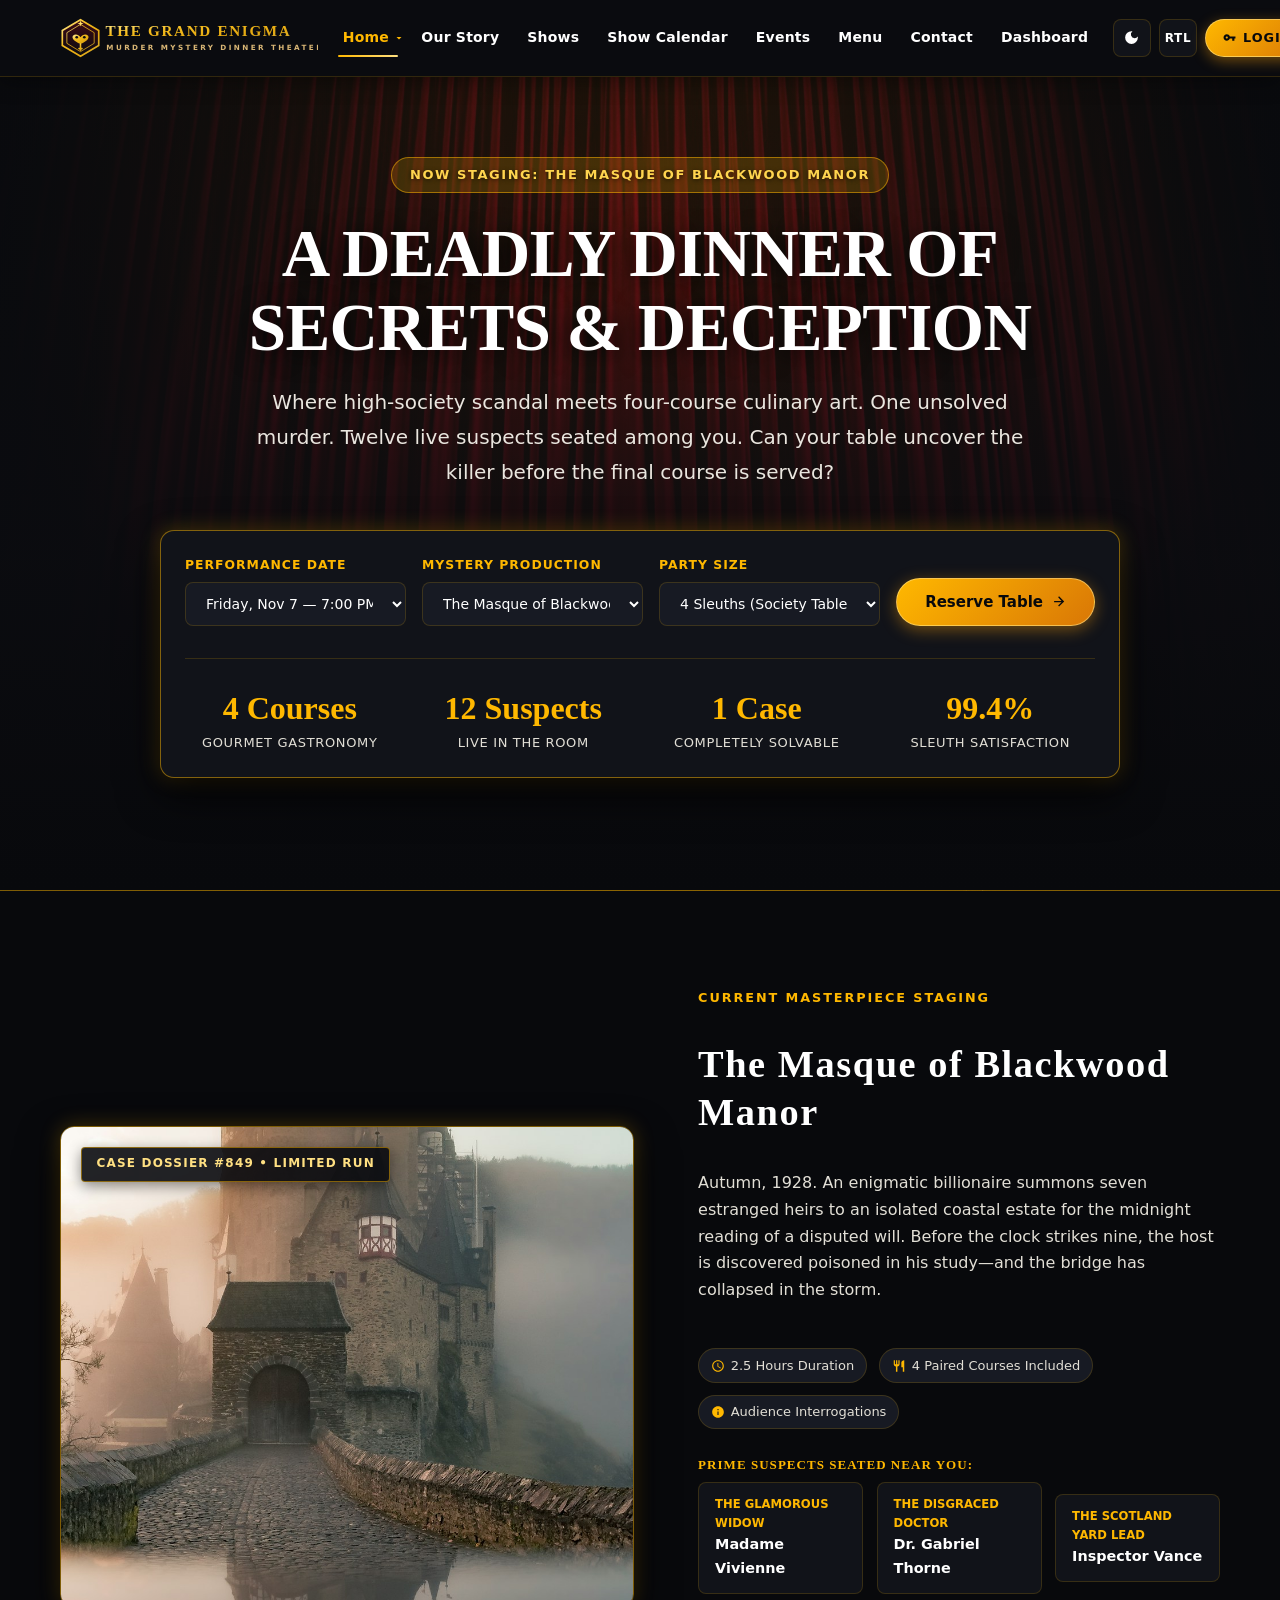
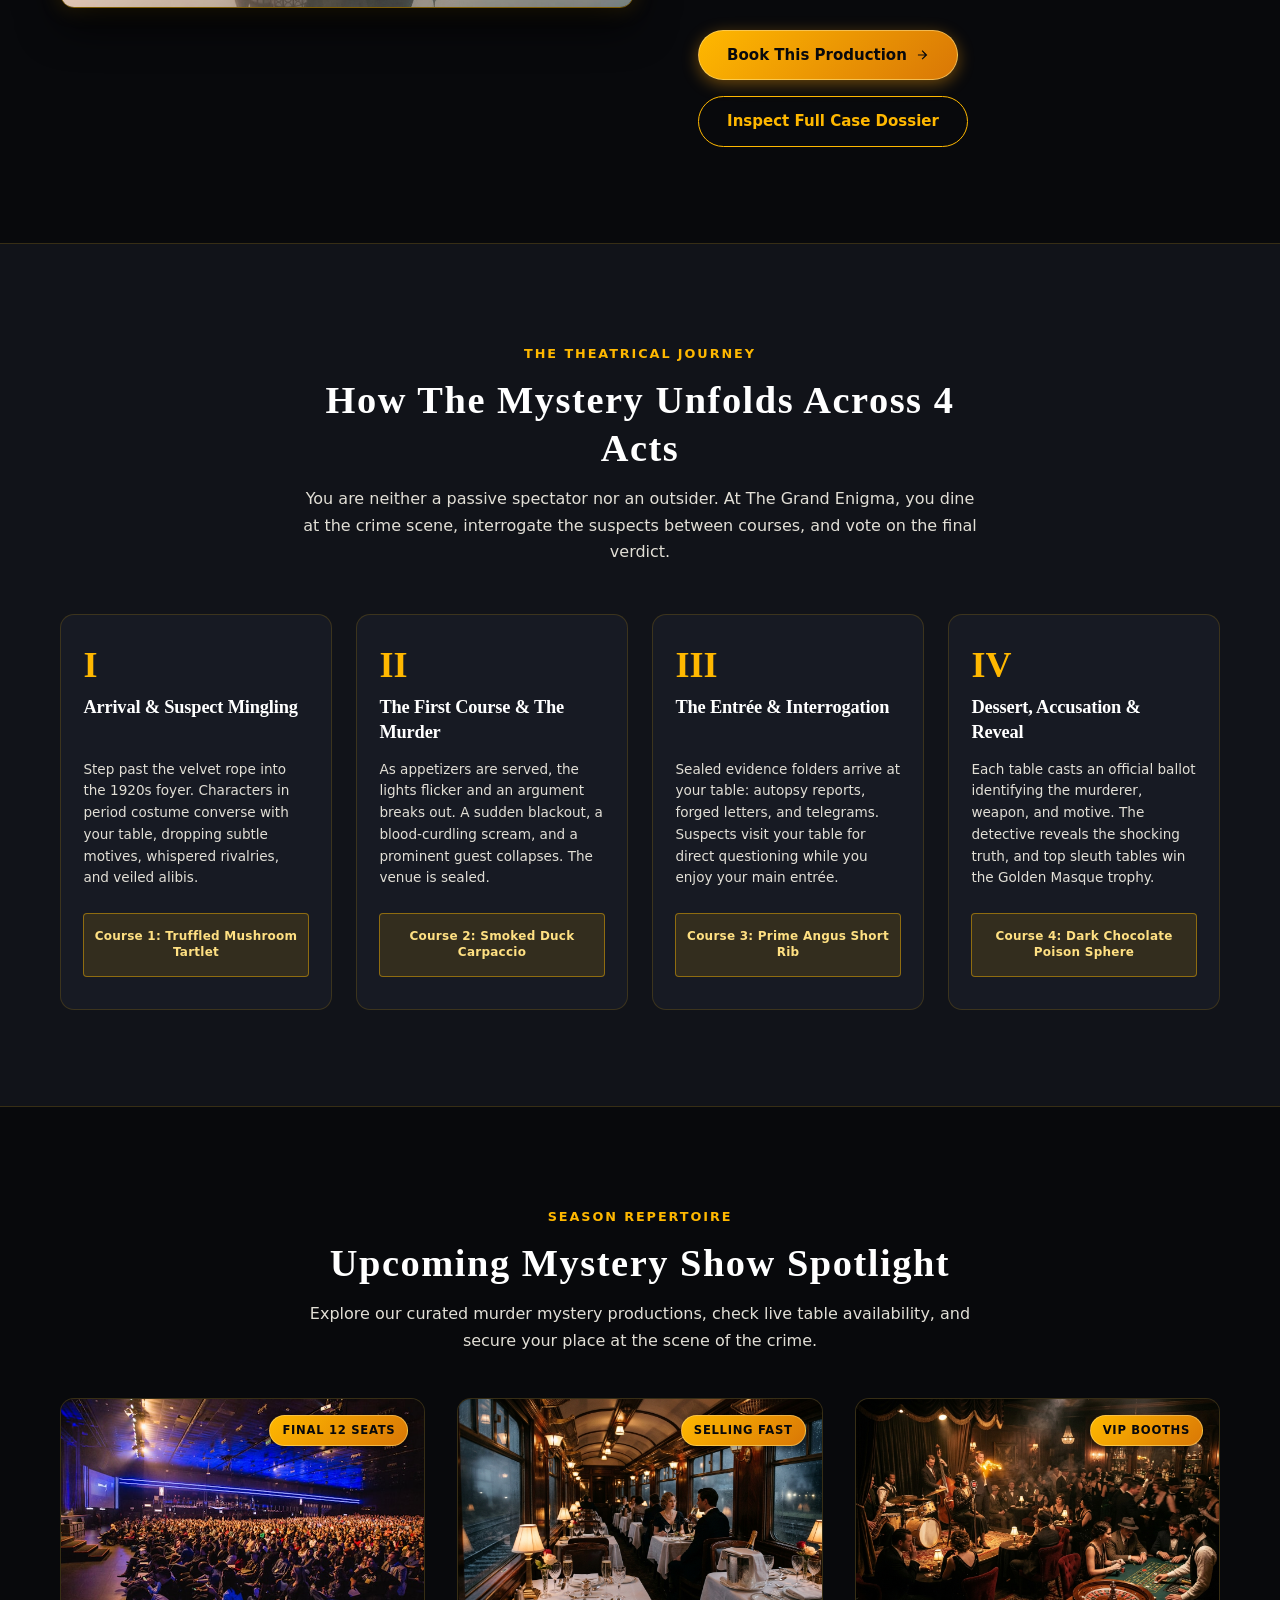
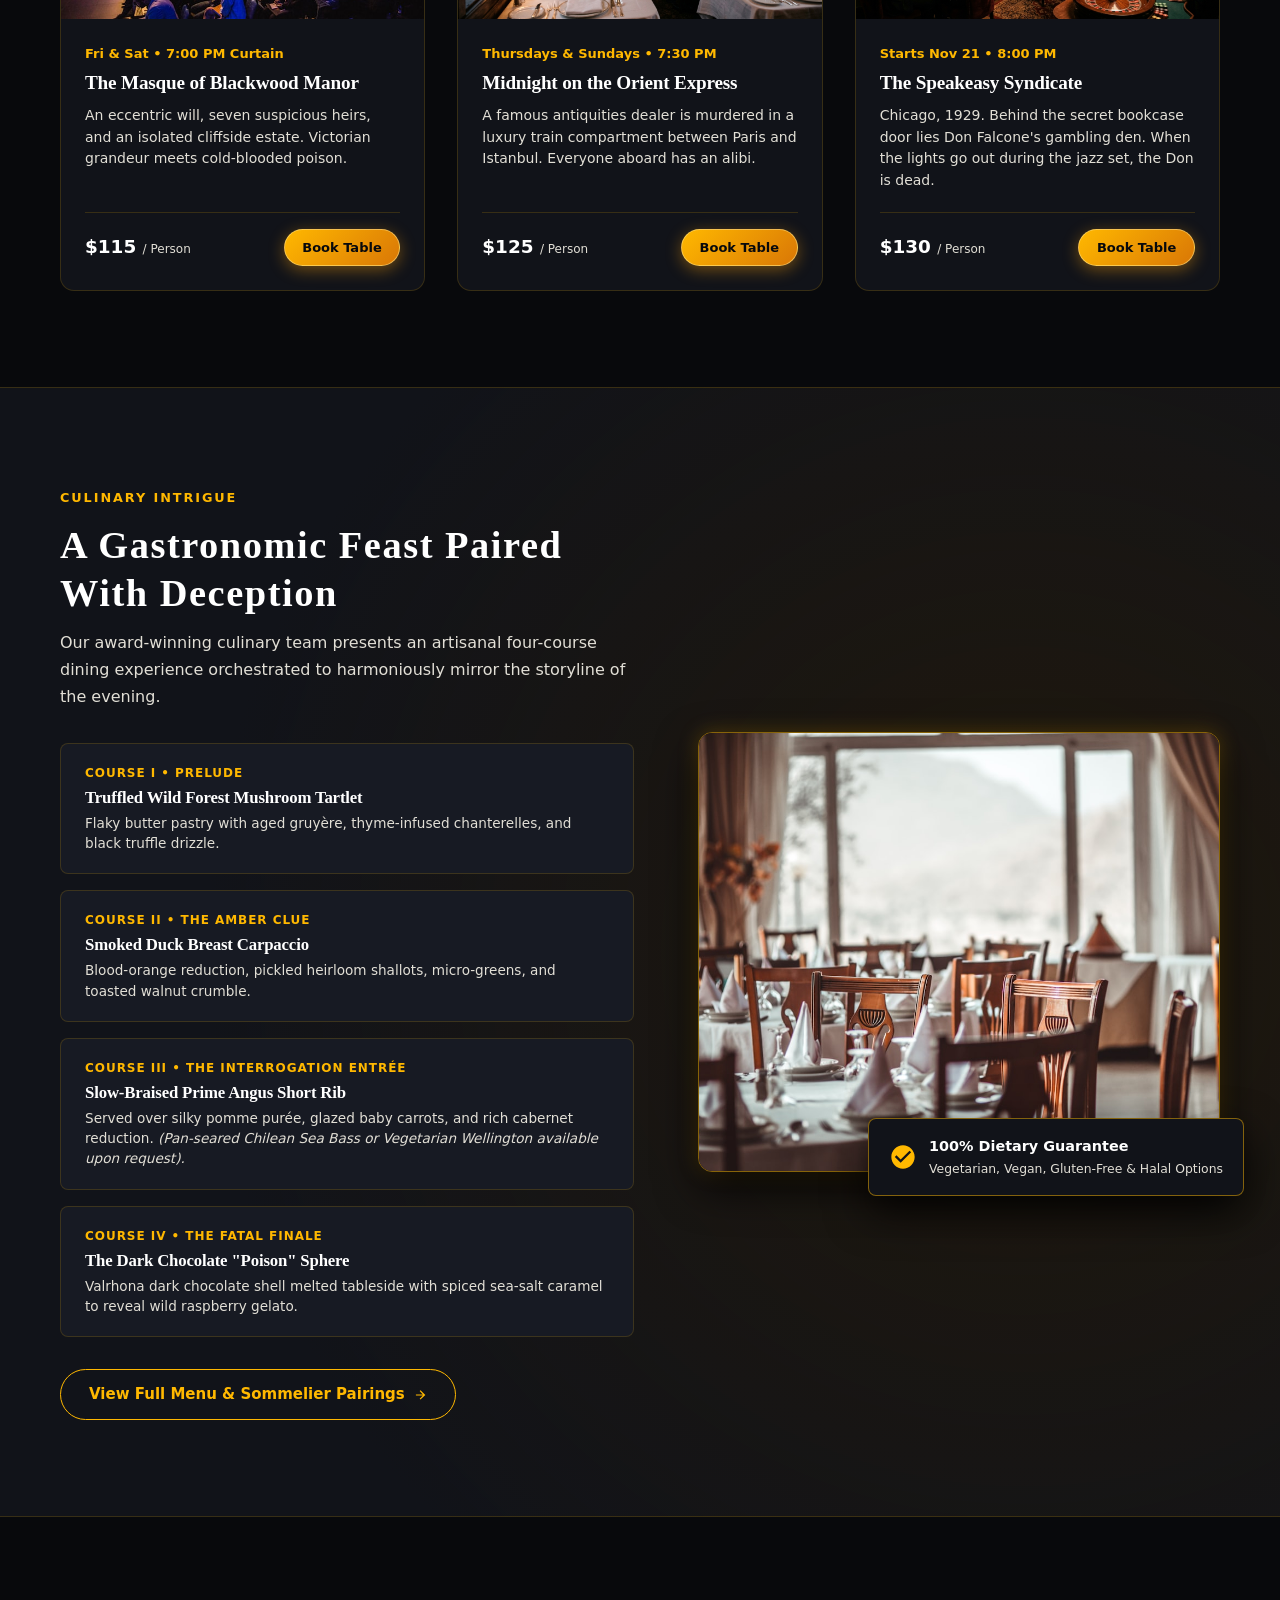
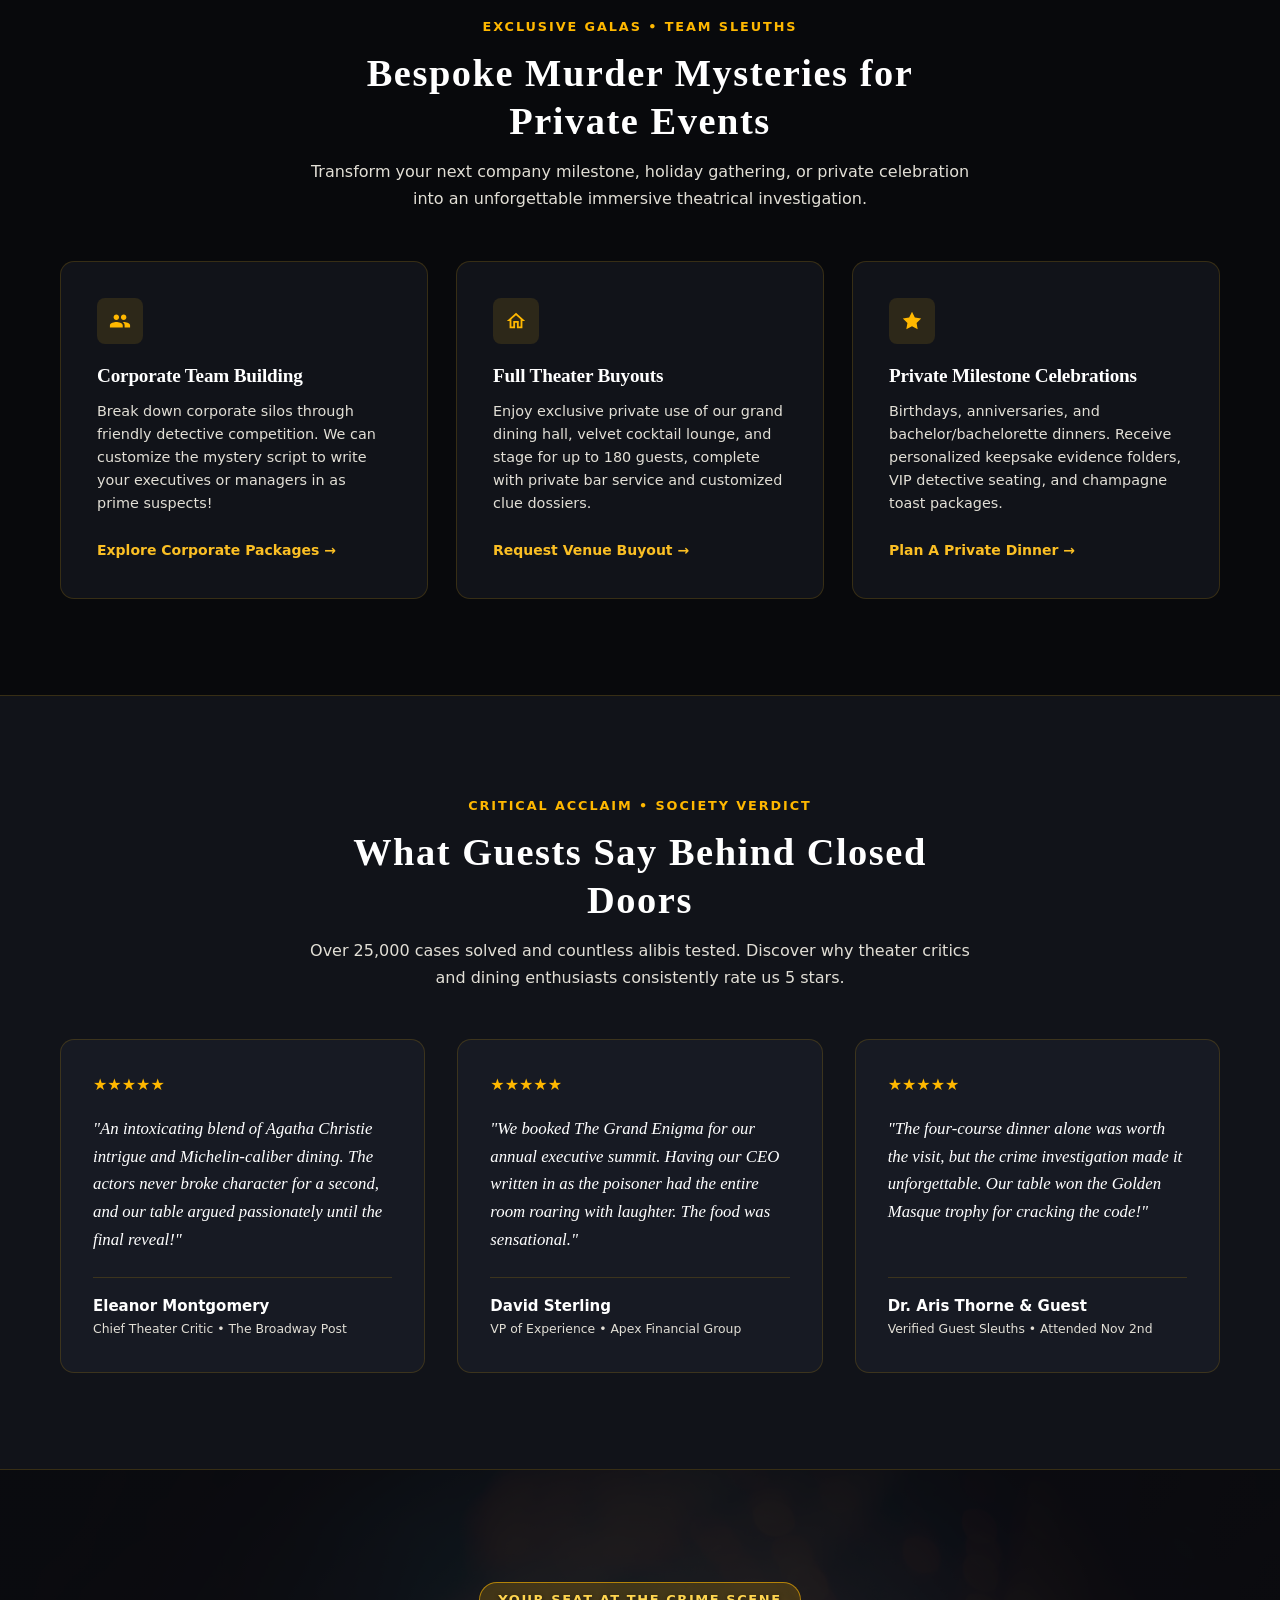
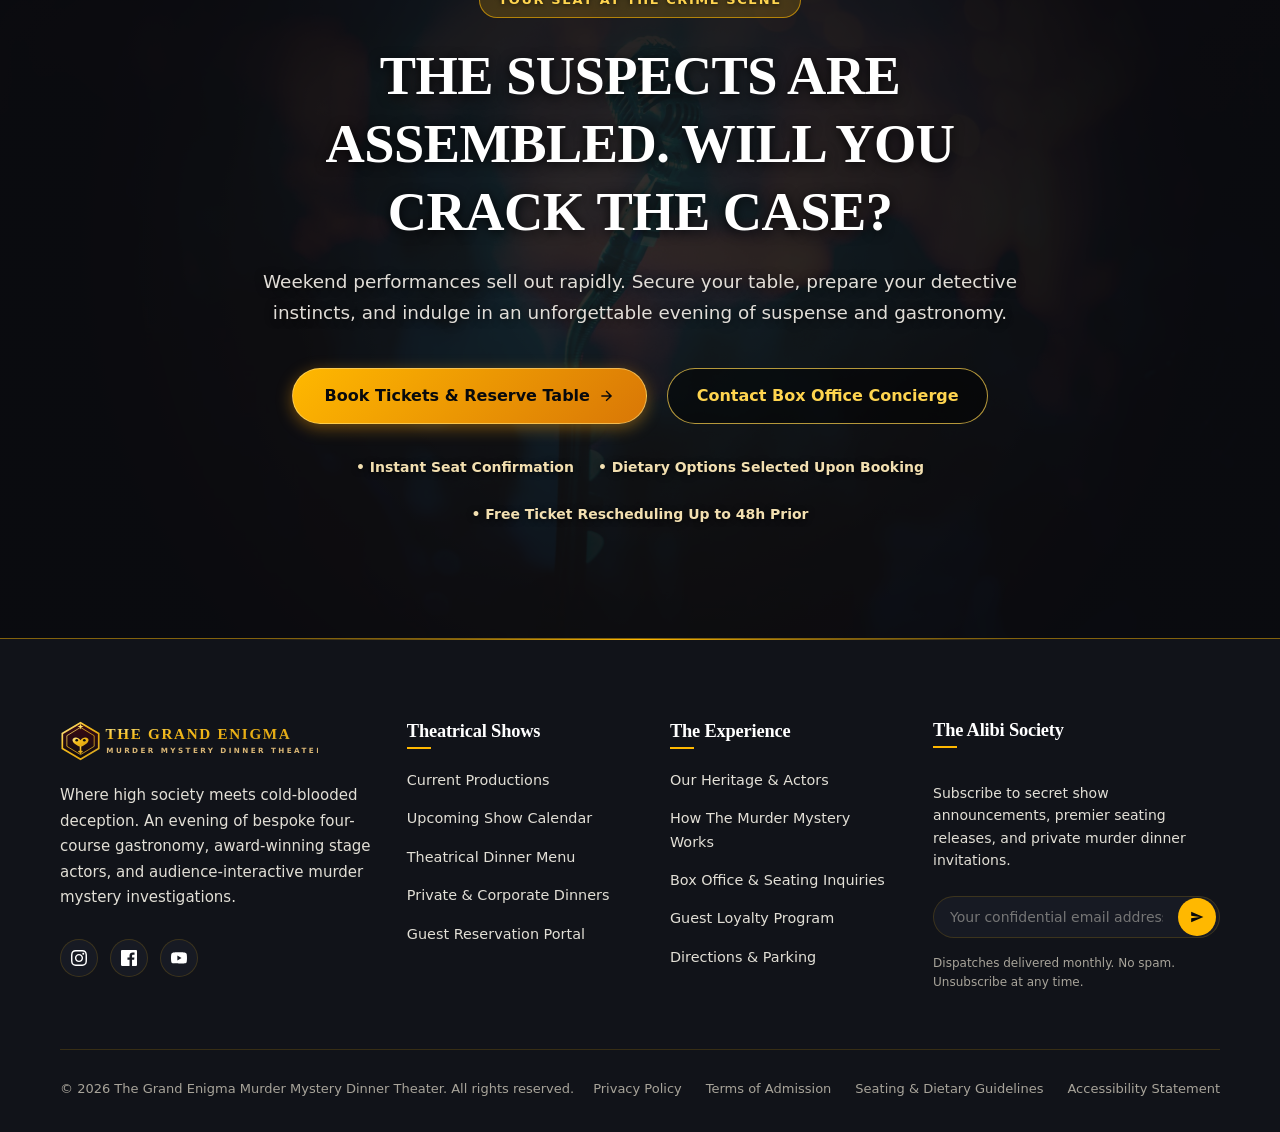
==== index.html @ 68ae063b "first commit" ====
<!DOCTYPE html>
<html lang="en" data-theme="dark" dir="ltr">
<head>
  <meta charset="UTF-8">
  <meta name="viewport" content="width=device-width, initial-scale=1.0">
  <meta http-equiv="X-UA-Compatible" content="ie=edge">
  <title>The Grand Enigma | Murder Mystery Dinner Theater</title>
  <meta name="description" content="Step into an immersive evening of suspense, fine dining, and live theatrical deception at The Grand Enigma Murder Mystery Dinner Theater.">
  <meta name="keywords" content="murder mystery dinner, dinner theater, live immersive theater, detective show, corporate mystery events, fine dining entertainment">
  
  <!-- Open Graph Meta -->
  <meta property="og:title" content="The Grand Enigma | Murder Mystery Dinner Theater">
  <meta property="og:description" content="An evening of fine dining, high intrigue, and theatrical deception. Can you identify the culprit before the final course?">
  <meta property="og:type" content="website">

  <!-- Favicon -->
  <link rel="icon" type="image/svg+xml" href="assets/images/branding/logo-emblem.svg">

  <!-- Stylesheets -->
  <link rel="stylesheet" href="assets/css/style.css?v=5.0">
  <link rel="stylesheet" href="assets/css/responsive.css?v=5.0">
</head>
<body>

  <!-- =========================================================================
       Page Preloader (Modern Luxury Mystery Loader)
       ========================================================================= -->
  <div id="pageLoader" class="page-loader" aria-hidden="true">
    <div class="page-loader-inner">
      <div class="loader-emblem-wrap">
        <div class="loader-pulse-ring"></div>
        <div class="loader-compass-ring"></div>
        <div class="loader-emblem">
          <svg viewBox="0 0 64 64" fill="none" class="loader-svg" xmlns="http://www.w3.org/2000/svg">
            <circle cx="32" cy="32" r="28" stroke="url(#loaderGoldGradIdx)" stroke-width="2" stroke-dasharray="4 3" class="loader-orbit"/>
            <polygon points="32,8 39,25 56,32 39,39 32,56 25,39 8,32 25,25" fill="url(#loaderGoldGradIdx)" opacity="0.9"/>
            <circle cx="32" cy="32" r="5" fill="#0D0A07" stroke="#C48D28" stroke-width="2"/>
            <defs>
              <linearGradient id="loaderGoldGradIdx" x1="0%" y1="0%" x2="100%" y2="100%">
                <stop offset="0%" stop-color="#F3D17A"/>
                <stop offset="50%" stop-color="#C48D28"/>
                <stop offset="100%" stop-color="#8E6316"/>
              </linearGradient>
            </defs>
          </svg>
        </div>
      </div>
      <div class="loader-brand-title">THE GRAND ENIGMA</div>
      <div class="loader-status-text">Setting the Mystery Scene…</div>
      <div class="loader-bar-wrap">
        <div class="loader-bar-fill"></div>
      </div>
    </div>
  </div>



  <!-- =========================================================================
       2. Master Shared Header (Exactly 7 Main Items + Dashboard + Login)
       ========================================================================= -->
  <header class="master-header" id="masterHeader">
    <div class="container">
      <div class="navbar-container">

        <!-- Brand Logo -->
        <a href="index.html" class="navbar-brand" aria-label="The Grand Enigma Home">
          <img src="assets/images/branding/logo.svg" alt="The Grand Enigma Murder Mystery Dinner Theater" class="navbar-logo-img">
        </a>

        <!-- Main Desktop Navigation (Exactly 7 Main Items) -->
        <nav class="navbar-nav-wrapper" aria-label="Main Navigation">
          <ul class="navbar-nav">
            <!-- 1. Home (Dropdown) -->
            <li class="nav-item dropdown active">
              <a href="index.html" class="nav-link dropdown-toggle" aria-expanded="false" aria-haspopup="true">
                <span>Home</span>
                <svg class="dropdown-chevron" viewBox="0 0 24 24" aria-hidden="true">
                  <path d="M7 10l5 5 5-5z"/>
                </svg>
              </a>
              <div class="dropdown-menu" role="menu">
                <a href="index.html" class="dropdown-item" role="menuitem">
                  <div class="dropdown-item-icon">I</div>
                  <div class="dropdown-item-text">
                    <span class="dropdown-item-title">Home 1: The Grand Enigma</span>
                    <span class="dropdown-item-sub">Cinematic Noir Atmosphere</span>
                  </div>
                </a>
                <a href="home-2.html" class="dropdown-item" role="menuitem">
                  <div class="dropdown-item-icon">II</div>
                  <div class="dropdown-item-text">
                    <span class="dropdown-item-title">Home 2: The Velvet Alibi</span>
                    <span class="dropdown-item-sub">Editorial Speakeasy Mystery</span>
                  </div>
                </a>
              </div>
            </li>

            <!-- 2. Our Story -->
            <li class="nav-item">
              <a href="story.html" class="nav-link">Our Story</a>
            </li>

            <!-- 3. Shows -->
            <li class="nav-item">
              <a href="shows.html" class="nav-link">Shows</a>
            </li>

            <!-- 4. Show Calendar -->
            <li class="nav-item">
              <a href="calendar.html" class="nav-link">Show Calendar</a>
            </li>

            <!-- 5. Private & Corporate Events -->
            <li class="nav-item">
              <a href="events.html" class="nav-link">Events</a>
            </li>

            <!-- 6. Menu -->
            <li class="nav-item">
              <a href="menu.html" class="nav-link">Menu</a>
            </li>

            <!-- 7. Contact -->
            <li class="nav-item">
              <a href="contact.html" class="nav-link">Contact</a>
            </li>

            <!-- 8. Dashboard -->
            <li class="nav-item">
              <a href="dashboard.html" class="nav-link">Dashboard</a>
            </li>
          </ul>
        </nav>

        <!-- Navbar Actions: Theme, RTL, Login & Mobile Toggle -->
        <div class="navbar-actions">
          <!-- Theme Toggle (Light / Dark) -->
          <button type="button" class="toggle-btn theme-toggle-btn" aria-label="Toggle Color Theme" title="Toggle Light / Dark Mode">
            <svg viewBox="0 0 24 24" aria-hidden="true">
              <path d="M12 3a9 9 0 1 0 9 9c0-.46-.04-.92-.1-1.36a5.389 5.389 0 0 1-4.4 2.26 5.403 5.403 0 0 1-3.14-9.8c-.44-.06-.9-.1-1.36-.1z"/>
            </svg>
          </button>

          <!-- RTL / LTR Toggle -->
          <button type="button" class="toggle-btn rtl-toggle-btn" aria-label="Toggle Layout Direction" title="Toggle RTL / LTR">
            <span class="rtl-toggle-text">RTL</span>
          </button>

          <!-- Login (Separate Final Action Button) -->
          <a href="login.html" class="btn-nav-login" title="Guest Access">
            <svg viewBox="0 0 24 24" aria-hidden="true">
              <path d="M12.65 10C11.83 7.67 9.61 6 7 6c-3.31 0-6 2.69-6 6s2.69 6 6 6c2.61 0 4.83-1.67 5.65-4H17v4h4v-4h2v-4H12.65zM7 14c-1.1 0-2-.9-2-2s.9-2 2-2 2 .9 2 2-.9 2-2 2z"/>
            </svg>
            <span>Login</span>
          </a>

          <!-- Mobile Hamburger Toggle -->
          <button type="button" class="mobile-toggle" aria-label="Open Navigation Drawer" aria-expanded="false" aria-controls="mobileDrawer">
            <span class="hamburger-line"></span>
            <span class="hamburger-line"></span>
            <span class="hamburger-line"></span>
          </button>
        </div>

      </div>
    </div>
  </header>

  <!-- =========================================================================
       3. Mobile Navigation Drawer
       ========================================================================= -->
  <div class="mobile-drawer-backdrop" id="drawerBackdrop"></div>
  <aside class="mobile-drawer" id="mobileDrawer" aria-label="Mobile Navigation Menu">
    <div class="mobile-drawer-header">
      <img src="assets/images/branding/logo.svg" alt="The Grand Enigma" class="mobile-drawer-logo">
      <button type="button" class="mobile-close-btn" aria-label="Close Navigation Menu">
        <svg viewBox="0 0 24 24" aria-hidden="true">
          <path d="M19 6.41L17.59 5 12 10.59 6.41 5 5 6.41 10.59 12 5 17.59 6.41 19 12 13.41 17.59 19 19 17.59 13.41 12z"/>
        </svg>
      </button>
    </div>

    <!-- Mobile Nav Items (7 Main Items) -->
    <ul class="mobile-nav-list">
      <!-- 1. Home Accordion -->
      <li class="mobile-nav-item dropdown active">
        <button type="button" class="mobile-dropdown-btn" aria-expanded="false">
          <span>1. Home</span>
          <svg viewBox="0 0 24 24" aria-hidden="true">
            <path d="M7 10l5 5 5-5z"/>
          </svg>
        </button>
        <div class="mobile-sub-menu">
          <a href="index.html" class="mobile-sub-link active">Home 1: The Grand Enigma</a>
          <a href="home-2.html" class="mobile-sub-link">Home 2: The Velvet Alibi</a>
        </div>
      </li>

      <!-- 2. Our Story -->
      <li class="mobile-nav-item">
        <a href="story.html" class="mobile-nav-link">2. Our Story</a>
      </li>

      <!-- 3. Shows -->
      <li class="mobile-nav-item">
        <a href="shows.html" class="mobile-nav-link">3. Shows</a>
      </li>

      <!-- 4. Show Calendar -->
      <li class="mobile-nav-item">
        <a href="calendar.html" class="mobile-nav-link">4. Show Calendar</a>
      </li>

      <!-- 5. Private & Corporate Events -->
      <li class="mobile-nav-item">
        <a href="events.html" class="mobile-nav-link">5. Events</a>
      </li>

      <!-- 6. Menu -->
      <li class="mobile-nav-item">
        <a href="menu.html" class="mobile-nav-link">6. Menu</a>
      </li>

      <!-- 7. Contact -->
      <li class="mobile-nav-item">
        <a href="contact.html" class="mobile-nav-link">7. Contact</a>
      </li>
    </ul>

    <!-- Mobile Action Buttons -->
    <div class="mobile-drawer-actions">
      <a href="dashboard.html" class="btn btn-secondary" style="width: 100%;">
        <svg width="16" height="16" viewBox="0 0 24 24" fill="var(--accent-gold)" aria-hidden="true">
          <path d="M5 16L3 5l5.5 5L12 4l3.5 6L21 5l-2 11H5zm14 3c0 .55-.45 1-1 1H6c-.55 0-1-.45-1-1v-1h14v1z"/>
        </svg>
        <span>Guest Dashboard</span>
      </a>

      <a href="login.html" class="btn btn-primary" style="width: 100%;">
        <svg width="15" height="15" viewBox="0 0 24 24" fill="currentColor" aria-hidden="true">
          <path d="M12.65 10C11.83 7.67 9.61 6 7 6c-3.31 0-6 2.69-6 6s2.69 6 6 6c2.61 0 4.83-1.67 5.65-4H17v4h4v-4h2v-4H12.65zM7 14c-1.1 0-2-.9-2-2s.9-2 2-2 2 .9 2 2-.9 2-2 2z"/>
        </svg>
        <span>Guest Login</span>
      </a>
    </div>
  </aside>

  <!-- =========================================================================
       4. Main Content — Phase 1 Foundation Verification & Showcase
       ========================================================================= -->
  <main id="mainContent">

    <!-- =======================================================================
         SECTION 1: Cinematic Hero & Quick Booking Bar
         ======================================================================= -->
    <section class="home-hero" id="homeHero">
      <div class="container">
        <div class="home-hero-content">
          <div class="hero-tag-badge">
            <span>Now Staging: The Masque of Blackwood Manor</span>
          </div>
          <h1 class="home-hero-title">
            A DEADLY DINNER OF SECRETS &amp; DECEPTION
          </h1>
          <p class="home-hero-lead">
            Where high-society scandal meets four-course culinary art. One unsolved murder. 
            Twelve live suspects seated among you. Can your table uncover the killer before the final course is served?
          </p>

          <!-- Interactive Quick Table Booking Widget -->
          <div class="hero-booking-widget">
            <form class="hero-booking-form" aria-label="Quick Table Reservation">
              <div class="booking-form-grid">
                <div class="booking-field-group">
                  <label for="bookingDate" class="booking-field-label">Performance Date</label>
                  <select id="bookingDate" class="booking-select" required>
                    <option value="fri-nov7">Friday, Nov 7 &mdash; 7:00 PM (12 Seats Left)</option>
                    <option value="sat-nov8">Saturday, Nov 8 &mdash; 7:00 PM (Selling Fast)</option>
                    <option value="sun-nov9">Sunday Matinee, Nov 9 &mdash; 4:00 PM</option>
                    <option value="fri-nov14">Friday, Nov 14 &mdash; 7:00 PM</option>
                    <option value="sat-nov15">Saturday, Nov 15 &mdash; 7:00 PM</option>
                  </select>
                </div>

                <div class="booking-field-group">
                  <label for="bookingShow" class="booking-field-label">Mystery Production</label>
                  <select id="bookingShow" class="booking-select" required>
                    <option value="blackwood">The Masque of Blackwood Manor (Victorian Noir)</option>
                    <option value="orient">Midnight on the Orient Express (1930s Mystery)</option>
                    <option value="speakeasy">The Speakeasy Syndicate (Prohibition Crime)</option>
                    <option value="pharaoh">Curse of the Pharaoh's Diamond (Holiday Gala)</option>
                  </select>
                </div>

                <div class="booking-field-group">
                  <label for="bookingGuests" class="booking-field-label">Party Size</label>
                  <select id="bookingGuests" class="booking-select" required>
                    <option value="2">2 Sleuths (Couples Intimate Table)</option>
                    <option value="4" selected>4 Sleuths (Society Table)</option>
                    <option value="6">6 Sleuths (Syndicate Booth)</option>
                    <option value="8+">8+ Guests (Private Parlor)</option>
                  </select>
                </div>

                <div>
                  <button type="submit" class="btn btn-primary" style="height: 48px; width: 100%;">
                    <span>Reserve Table</span>
                    <svg width="15" height="15" viewBox="0 0 24 24" fill="currentColor" aria-hidden="true">
                      <path d="M5 13h11.86l-5.43 5.43 1.42 1.42L21.14 12l-8.29-8.29-1.42 1.42L16.86 11H5v2z"/>
                    </svg>
                  </button>
                </div>
              </div>
            </form>

            <!-- Live Experience Stats Row -->
            <div class="hero-stats-row">
              <div class="stat-item">
                <div class="stat-number">4 Courses</div>
                <div class="stat-label">Gourmet Gastronomy</div>
              </div>
              <div class="stat-item">
                <div class="stat-number">12 Suspects</div>
                <div class="stat-label">Live In The Room</div>
              </div>
              <div class="stat-item">
                <div class="stat-number">1 Case</div>
                <div class="stat-label">Completely Solvable</div>
              </div>
              <div class="stat-item">
                <div class="stat-number">99.4%</div>
                <div class="stat-label">Sleuth Satisfaction</div>
              </div>
            </div>
          </div>
        </div>
      </div>
    </section>

    <!-- =======================================================================
         SECTION 2: Current Mystery Production Spotlight
         ======================================================================= -->
    <section class="current-prod-section" id="currentProduction">
      <div class="container">
        <div class="current-prod-grid">
          <!-- Left: Show Visual Dossier -->
          <div class="current-prod-media">
            <span class="case-file-badge">Case Dossier #849 &bull; Limited Run</span>
            <img src="assets/images/shows/masquerade-performer.jpg" alt="The Masque of Blackwood Manor performer in masquerade mask">
          </div>

          <!-- Right: Story Premise & Specs -->
          <div class="current-prod-info">
            <div class="section-tag">Current Masterpiece Staging</div>
            <h2 class="section-title">The Masque of Blackwood Manor</h2>
            <p class="section-desc">
              Autumn, 1928. An enigmatic billionaire summons seven estranged heirs to an isolated 
              coastal estate for the midnight reading of a disputed will. Before the clock strikes nine, 
              the host is discovered poisoned in his study&mdash;and the bridge has collapsed in the storm.
            </p>

            <div class="case-specs-list">
              <span class="spec-pill">
                <svg width="14" height="14" viewBox="0 0 24 24" fill="var(--accent-gold)"><path d="M11.99 2C6.47 2 2 6.48 2 12s4.47 10 9.99 10C17.52 22 22 17.52 22 12S17.52 2 11.99 2zM12 20c-4.42 0-8-3.58-8-8s3.58-8 8-8 8 3.58 8 8-3.58 8-8 8zm.5-13H11v6l5.25 3.15.75-1.23-4.5-2.67z"/></svg>
                2.5 Hours Duration
              </span>
              <span class="spec-pill">
                <svg width="14" height="14" viewBox="0 0 24 24" fill="var(--accent-gold)"><path d="M11 9H9V2H7v7H5V2H3v7c0 2.12 1.66 3.84 3.75 3.97V22h2.5v-9.03C11.34 12.84 13 11.12 13 9V2h-2v7zm5-3v8h2.5v8H21V2c-2.76 0-5 2.24-5 4z"/></svg>
                4 Paired Courses Included
              </span>
              <span class="spec-pill">
                <svg width="14" height="14" viewBox="0 0 24 24" fill="var(--accent-gold)"><path d="M12 2C6.48 2 2 6.48 2 12s4.48 10 10 10 10-4.48 10-10S17.52 2 12 2zm1 15h-2v-6h2v6zm0-8h-2V7h2v2z"/></svg>
                Audience Interrogations
              </span>
            </div>

            <!-- Prime Suspects Snippet -->
            <div>
              <h4 style="font-size: 0.8125rem; text-transform: uppercase; color: var(--accent-gold); letter-spacing: 0.08em; margin-bottom: 0.5rem;">
                Prime Suspects Seated Near You:
              </h4>
              <div class="character-avatars-row">
                <div class="character-card-mini">
                  <div class="character-role">The Glamorous Widow</div>
                  <div class="character-name">Madame Vivienne</div>
                </div>
                <div class="character-card-mini">
                  <div class="character-role">The Disgraced Doctor</div>
                  <div class="character-name">Dr. Gabriel Thorne</div>
                </div>
                <div class="character-card-mini">
                  <div class="character-role">The Scotland Yard Lead</div>
                  <div class="character-name">Inspector Vance</div>
                </div>
              </div>
            </div>

            <div style="display: flex; gap: 1rem; align-items: center; margin-top: 1rem; flex-wrap: wrap;">
              <a href="shows.html" class="btn btn-primary">
                <span>Book This Production</span>
                <svg width="14" height="14" viewBox="0 0 24 24" fill="currentColor"><path d="M5 13h11.86l-5.43 5.43 1.42 1.42L21.14 12l-8.29-8.29-1.42 1.42L16.86 11H5v2z"/></svg>
              </a>
              <a href="shows.html#caseDossier" class="btn btn-outline-gold">
                <span>Inspect Full Case Dossier</span>
              </a>
            </div>
          </div>
        </div>
      </div>
    </section>

    <!-- =======================================================================
         SECTION 3: The 4-Act Dining Experience
         ======================================================================= -->
    <section class="experience-section" id="diningExperience">
      <div class="container">
        <div class="section-header">
          <span class="section-tag">The Theatrical Journey</span>
          <h2 class="section-title">How The Mystery Unfolds Across 4 Acts</h2>
          <p class="section-desc">
            You are neither a passive spectator nor an outsider. At The Grand Enigma, you dine 
            at the crime scene, interrogate the suspects between courses, and vote on the final verdict.
          </p>
        </div>

        <div class="acts-timeline-grid">
          <!-- Act I -->
          <div class="act-card">
            <div class="act-roman">I</div>
            <h3 class="act-title">Arrival &amp; Suspect Mingling</h3>
            <p class="act-desc">
              Step past the velvet rope into the 1920s foyer. Characters in period costume converse 
              with your table, dropping subtle motives, whispered rivalries, and veiled alibis.
            </p>
            <span class="act-course-badge">Course 1: Truffled Mushroom Tartlet</span>
          </div>

          <!-- Act II -->
          <div class="act-card">
            <div class="act-roman">II</div>
            <h3 class="act-title">The First Course &amp; The Murder</h3>
            <p class="act-desc">
              As appetizers are served, the lights flicker and an argument breaks out. A sudden blackout, 
              a blood-curdling scream, and a prominent guest collapses. The venue is sealed.
            </p>
            <span class="act-course-badge">Course 2: Smoked Duck Carpaccio</span>
          </div>

          <!-- Act III -->
          <div class="act-card">
            <div class="act-roman">III</div>
            <h3 class="act-title">The Entr&eacute;e &amp; Interrogation</h3>
            <p class="act-desc">
              Sealed evidence folders arrive at your table: autopsy reports, forged letters, and telegrams. 
              Suspects visit your table for direct questioning while you enjoy your main entr&eacute;e.
            </p>
            <span class="act-course-badge">Course 3: Prime Angus Short Rib</span>
          </div>

          <!-- Act IV -->
          <div class="act-card">
            <div class="act-roman">IV</div>
            <h3 class="act-title">Dessert, Accusation &amp; Reveal</h3>
            <p class="act-desc">
              Each table casts an official ballot identifying the murderer, weapon, and motive. 
              The detective reveals the shocking truth, and top sleuth tables win the Golden Masque trophy.
            </p>
            <span class="act-course-badge">Course 4: Dark Chocolate Poison Sphere</span>
          </div>
        </div>
      </div>
    </section>

    <!-- =======================================================================
         SECTION 4: Upcoming Show Repertoire & Filters
         ======================================================================= -->
    <section class="shows-spotlight-section" id="upcomingShows">
      <div class="container">
        <div class="section-header">
          <span class="section-tag">Season Repertoire</span>
          <h2 class="section-title">Upcoming Mystery Show Spotlight</h2>
          <p class="section-desc">
            Explore our curated murder mystery productions, check live table availability, 
            and secure your place at the scene of the crime.
          </p>
        </div>

        <!-- Shows Grid -->
        <div class="shows-cards-grid">
          <!-- Card 1 -->
          <article class="show-card" data-category="weekend manor">
            <div class="show-card-img-wrap">
              <img src="assets/images/shows/show_blackwood_manor.jpg" alt="The Masque of Blackwood Manor — Victorian manor mystery">
              <span class="show-status-tag">Final 12 Seats</span>
            </div>
            <div class="show-card-body">
              <div class="show-card-date">Fri &amp; Sat &bull; 7:00 PM Curtain</div>
              <h3 class="show-card-title">The Masque of Blackwood Manor</h3>
              <p class="show-card-desc">
                An eccentric will, seven suspicious heirs, and an isolated cliffside estate. 
                Victorian grandeur meets cold-blooded poison.
              </p>
              <div class="show-card-footer">
                <div class="show-price">$115 <span>/ Person</span></div>
                <a href="calendar.html" class="btn btn-primary" style="padding: 0.45rem 1.1rem; font-size: 0.8125rem;">
                  Book Table
                </a>
              </div>
            </div>
          </article>

          <!-- Card 2 -->
          <article class="show-card" data-category="noir weekend">
            <div class="show-card-img-wrap">
              <img src="assets/images/shows/show_orient_card.jpg" alt="Midnight on the Orient Express — luxury train murder mystery">
              <span class="show-status-tag">Selling Fast</span>
            </div>
            <div class="show-card-body">
              <div class="show-card-date">Thursdays &amp; Sundays &bull; 7:30 PM</div>
              <h3 class="show-card-title">Midnight on the Orient Express</h3>
              <p class="show-card-desc">
                A famous antiquities dealer is murdered in a luxury train compartment between Paris and Istanbul. 
                Everyone aboard has an alibi.
              </p>
              <div class="show-card-footer">
                <div class="show-price">$125 <span>/ Person</span></div>
                <a href="calendar.html" class="btn btn-primary" style="padding: 0.45rem 1.1rem; font-size: 0.8125rem;">
                  Book Table
                </a>
              </div>
            </div>
          </article>

          <!-- Card 3 -->
          <article class="show-card" data-category="holiday noir">
            <div class="show-card-img-wrap">
              <img src="assets/images/shows/show_speakeasy_card.jpg" alt="The Speakeasy Syndicate — 1920s Chicago jazz club murder">
              <span class="show-status-tag">VIP Booths</span>
            </div>
            <div class="show-card-body">
              <div class="show-card-date">Starts Nov 21 &bull; 8:00 PM</div>
              <h3 class="show-card-title">The Speakeasy Syndicate</h3>
              <p class="show-card-desc">
                Chicago, 1929. Behind the secret bookcase door lies Don Falcone's gambling den. 
                When the lights go out during the jazz set, the Don is dead.
              </p>
              <div class="show-card-footer">
                <div class="show-price">$130 <span>/ Person</span></div>
                <a href="calendar.html" class="btn btn-primary" style="padding: 0.45rem 1.1rem; font-size: 0.8125rem;">
                  Book Table
                </a>
              </div>
            </div>
          </article>
        </div>
      </div>
    </section>

    <!-- =======================================================================
         SECTION 5: Gastronomy & Theatrical Dining
         ======================================================================= -->
    <section class="dining-preview-section" id="gastronomyMenu">
      <div class="container">
        <div class="dining-layout-grid">
          <!-- Left: 4-Course Menu Showcase -->
          <div>
            <div class="section-tag">Culinary Intrigue</div>
            <h2 class="section-title">A Gastronomic Feast Paired With Deception</h2>
            <p class="section-desc" style="margin-bottom: 2rem;">
              Our award-winning culinary team presents an artisanal four-course dining experience 
              orchestrated to harmoniously mirror the storyline of the evening.
            </p>

            <div class="menu-courses-accordion">
              <div class="menu-course-card">
                <div class="course-badge">Course I &bull; Prelude</div>
                <h4 class="course-name">Truffled Wild Forest Mushroom Tartlet</h4>
                <p class="course-desc">Flaky butter pastry with aged gruy&egrave;re, thyme-infused chanterelles, and black truffle drizzle.</p>
              </div>

              <div class="menu-course-card">
                <div class="course-badge">Course II &bull; The Amber Clue</div>
                <h4 class="course-name">Smoked Duck Breast Carpaccio</h4>
                <p class="course-desc">Blood-orange reduction, pickled heirloom shallots, micro-greens, and toasted walnut crumble.</p>
              </div>

              <div class="menu-course-card">
                <div class="course-badge">Course III &bull; The Interrogation Entr&eacute;e</div>
                <h4 class="course-name">Slow-Braised Prime Angus Short Rib</h4>
                <p class="course-desc">Served over silky pomme pur&eacute;e, glazed baby carrots, and rich cabernet reduction. <em>(Pan-seared Chilean Sea Bass or Vegetarian Wellington available upon request).</em></p>
              </div>

              <div class="menu-course-card">
                <div class="course-badge">Course IV &bull; The Fatal Finale</div>
                <h4 class="course-name">The Dark Chocolate "Poison" Sphere</h4>
                <p class="course-desc">Valrhona dark chocolate shell melted tableside with spiced sea-salt caramel to reveal wild raspberry gelato.</p>
              </div>
            </div>

            <div style="margin-top: 2rem;">
              <a href="menu.html" class="btn btn-outline-gold">
                <span>View Full Menu &amp; Sommelier Pairings</span>
                <svg width="14" height="14" viewBox="0 0 24 24" fill="currentColor"><path d="M5 13h11.86l-5.43 5.43 1.42 1.42L21.14 12l-8.29-8.29-1.42 1.42L16.86 11H5v2z"/></svg>
              </a>
            </div>
          </div>

          <!-- Right: Gastronomy Media & Guarantee -->
          <div class="dining-media-composition">
            <div class="dining-media-main">
              <img src="assets/images/dining/gourmet-course.jpg" alt="Exquisite gourmet dinner course at The Grand Enigma">
            </div>
            <div class="dining-floating-card">
              <svg width="28" height="28" viewBox="0 0 24 24" fill="var(--accent-gold)" aria-hidden="true">
                <path d="M12 2C6.48 2 2 6.48 2 12s4.48 10 10 10 10-4.48 10-10S17.52 2 12 2zm-2 15l-5-5 1.41-1.41L10 14.17l7.59-7.59L19 8l-9 9z"/>
              </svg>
              <div>
                <div style="font-weight: 700; font-size: 0.9rem; color: var(--text-primary);">100% Dietary Guarantee</div>
                <div style="font-size: 0.775rem; color: var(--text-secondary);">Vegetarian, Vegan, Gluten-Free &amp; Halal Options</div>
              </div>
            </div>
          </div>
        </div>
      </div>
    </section>

    <!-- =======================================================================
         SECTION 6: Private & Corporate Events Showcase
         ======================================================================= -->
    <section class="events-spotlight-section" id="privateEvents">
      <div class="container">
        <div class="section-header">
          <span class="section-tag">Exclusive Galas &bull; Team Sleuths</span>
          <h2 class="section-title">Bespoke Murder Mysteries for Private Events</h2>
          <p class="section-desc">
            Transform your next company milestone, holiday gathering, or private celebration into 
            an unforgettable immersive theatrical investigation.
          </p>
        </div>

        <div class="events-bento-grid">
          <!-- Bento 1 -->
          <div class="bento-card">
            <div class="bento-icon">
              <svg viewBox="0 0 24 24"><path d="M16 11c1.66 0 2.99-1.34 2.99-3S17.66 5 16 5c-1.66 0-3 1.34-3 3s1.34 3 3 3zm-8 0c1.66 0 2.99-1.34 2.99-3S9.66 5 8 5C6.34 5 5 6.34 5 8s1.34 3 3 3zm0 2c-2.33 0-7 1.17-7 3.5V19h14v-2.5c0-2.33-4.67-3.5-7-3.5zm8 0c-.29 0-.62.02-.97.05 1.16.84 1.97 1.97 1.97 3.45V19h6v-2.5c0-2.33-4.67-3.5-7-3.5z"/></svg>
            </div>
            <h3 class="bento-title">Corporate Team Building</h3>
            <p class="bento-desc">
              Break down corporate silos through friendly detective competition. We can customize 
              the mystery script to write your executives or managers in as prime suspects!
            </p>
            <a href="events.html" class="bento-link">Explore Corporate Packages &rarr;</a>
          </div>

          <!-- Bento 2 -->
          <div class="bento-card">
            <div class="bento-icon">
              <svg viewBox="0 0 24 24"><path d="M12 3L2 12h3v8h6v-6h2v6h6v-8h3L12 3zm5 15h-2v-6H9v6H7v-7.81l5-4.5 5 4.5V18z"/></svg>
            </div>
            <h3 class="bento-title">Full Theater Buyouts</h3>
            <p class="bento-desc">
              Enjoy exclusive private use of our grand dining hall, velvet cocktail lounge, and stage 
              for up to 180 guests, complete with private bar service and customized clue dossiers.
            </p>
            <a href="events.html" class="bento-link">Request Venue Buyout &rarr;</a>
          </div>

          <!-- Bento 3 -->
          <div class="bento-card">
            <div class="bento-icon">
              <svg viewBox="0 0 24 24"><path d="M12 2l3.09 6.26L22 9.27l-5 4.87 1.18 6.88L12 17.77l-6.18 3.25L7 14.14 2 9.27l6.91-1.01L12 2z"/></svg>
            </div>
            <h3 class="bento-title">Private Milestone Celebrations</h3>
            <p class="bento-desc">
              Birthdays, anniversaries, and bachelor/bachelorette dinners. Receive personalized 
              keepsake evidence folders, VIP detective seating, and champagne toast packages.
            </p>
            <a href="events.html" class="bento-link">Plan A Private Dinner &rarr;</a>
          </div>
        </div>
      </div>
    </section>

    <!-- =======================================================================
         SECTION 7: Testimonials & Critical Acclaim
         ======================================================================= -->
    <section class="testimonials-section" id="guestStories">
      <div class="container">
        <div class="section-header">
          <span class="section-tag">Critical Acclaim &bull; Society Verdict</span>
          <h2 class="section-title">What Guests Say Behind Closed Doors</h2>
          <p class="section-desc">
            Over 25,000 cases solved and countless alibis tested. Discover why theater critics 
            and dining enthusiasts consistently rate us 5 stars.
          </p>
        </div>

        <div class="testimonials-grid">
          <!-- Review 1 -->
          <div class="testimonial-card">
            <div class="testimonial-stars" aria-label="5 stars">
              &#9733;&#9733;&#9733;&#9733;&#9733;
            </div>
            <blockquote class="testimonial-quote">
              "An intoxicating blend of Agatha Christie intrigue and Michelin-caliber dining. 
              The actors never broke character for a second, and our table argued passionately until the final reveal!"
            </blockquote>
            <div class="testimonial-author-row">
              <div class="author-info">
                <div class="author-name">Eleanor Montgomery</div>
                <div class="author-meta">Chief Theater Critic &bull; The Broadway Post</div>
              </div>
            </div>
          </div>

          <!-- Review 2 -->
          <div class="testimonial-card">
            <div class="testimonial-stars" aria-label="5 stars">
              &#9733;&#9733;&#9733;&#9733;&#9733;
            </div>
            <blockquote class="testimonial-quote">
              "We booked The Grand Enigma for our annual executive summit. Having our CEO written in 
              as the poisoner had the entire room roaring with laughter. The food was sensational."
            </blockquote>
            <div class="testimonial-author-row">
              <div class="author-info">
                <div class="author-name">David Sterling</div>
                <div class="author-meta">VP of Experience &bull; Apex Financial Group</div>
              </div>
            </div>
          </div>

          <!-- Review 3 -->
          <div class="testimonial-card">
            <div class="testimonial-stars" aria-label="5 stars">
              &#9733;&#9733;&#9733;&#9733;&#9733;
            </div>
            <blockquote class="testimonial-quote">
              "The four-course dinner alone was worth the visit, but the crime investigation made it unforgettable. 
              Our table won the Golden Masque trophy for cracking the code!"
            </blockquote>
            <div class="testimonial-author-row">
              <div class="author-info">
                <div class="author-name">Dr. Aris Thorne &amp; Guest</div>
                <div class="author-meta">Verified Guest Sleuths &bull; Attended Nov 2nd</div>
              </div>
            </div>
          </div>
        </div>
      </div>
    </section>

    <!-- =======================================================================
         SECTION 8: Final Cinematic Booking CTA
         ======================================================================= -->
    <section class="final-cta-section" id="finalCta">
      <div class="container">
        <div class="final-cta-content">
          <div class="hero-tag-badge">
            <span>Your Seat At The Crime Scene</span>
          </div>
          <h2 class="final-cta-title">
            THE SUSPECTS ARE ASSEMBLED. WILL YOU CRACK THE CASE?
          </h2>
          <p class="final-cta-desc">
            Weekend performances sell out rapidly. Secure your table, prepare your detective instincts, 
            and indulge in an unforgettable evening of suspense and gastronomy.
          </p>

          <div class="final-cta-actions">
            <a href="calendar.html" class="btn btn-primary" style="font-size: 1rem; padding: 0.85rem 2rem;">
              <span>Book Tickets &amp; Reserve Table</span>
              <svg width="16" height="16" viewBox="0 0 24 24" fill="currentColor"><path d="M5 13h11.86l-5.43 5.43 1.42 1.42L21.14 12l-8.29-8.29-1.42 1.42L16.86 11H5v2z"/></svg>
            </a>
            <a href="contact.html" class="btn btn-outline-gold" style="font-size: 1rem; padding: 0.85rem 1.8rem;">
              <span>Contact Box Office Concierge</span>
            </a>
          </div>

          <div class="final-cta-features">
            <span>&bull; Instant Seat Confirmation</span>
            <span>&bull; Dietary Options Selected Upon Booking</span>
            <span>&bull; Free Ticket Rescheduling Up to 48h Prior</span>
          </div>
        </div>
      </div>
    </section>

  </main>

  <!-- =========================================================================
       5. Master Shared Footer Foundation
       ========================================================================= -->
  <footer class="master-footer" id="masterFooter">
    <div class="container">
      <div class="footer-top-grid">

        <!-- Column 1: Brand Information -->
        <div class="footer-brand-col">
          <a href="index.html" aria-label="The Grand Enigma Home">
            <img src="assets/images/branding/logo.svg" alt="The Grand Enigma Murder Mystery Dinner Theater" class="footer-logo-img">
          </a>
          <p class="footer-brand-desc">
            Where high society meets cold-blooded deception. An evening of bespoke four-course gastronomy, 
            award-winning stage actors, and audience-interactive murder mystery investigations.
          </p>
          <div class="footer-social-links">
            <a href="#" class="social-link-btn" aria-label="Instagram">
              <svg viewBox="0 0 24 24"><path d="M12 2.163c3.204 0 3.584.012 4.85.07 3.252.148 4.771 1.691 4.919 4.919.058 1.265.069 1.645.069 4.849 0 3.205-.012 3.584-.069 4.849-.149 3.225-1.664 4.771-4.919 4.919-1.266.058-1.644.07-4.85.07-3.204 0-3.584-.012-4.849-.07-3.26-.149-4.771-1.699-4.919-4.92-.058-1.265-.07-1.644-.07-4.849 0-3.204.013-3.583.07-4.849.149-3.227 1.664-4.771 4.919-4.919 1.266-.057 1.645-.069 4.849-.069zm0-2.163c-3.259 0-3.667.014-4.947.072-4.358.2-6.78 2.618-6.98 6.98-.059 1.281-.073 1.689-.073 4.948 0 3.259.014 3.668.072 4.948.2 4.358 2.618 6.78 6.98 6.98 1.281.058 1.689.072 4.948.072 3.259 0 3.668-.014 4.948-.072 4.354-.2 6.782-2.618 6.979-6.98.059-1.28.073-1.689.073-4.948 0-3.259-.014-3.667-.072-4.947-.196-4.354-2.617-6.78-6.979-6.98-1.281-.059-1.69-.073-4.949-.073zm0 5.838c-3.403 0-6.162 2.759-6.162 6.162s2.759 6.163 6.162 6.163 6.162-2.759 6.162-6.163c0-3.403-2.759-6.162-6.162-6.162zm0 10.162c-2.209 0-4-1.79-4-4 0-2.209 1.791-4 4-4s4 1.791 4 4c0 2.21-1.791 4-4 4zm6.406-11.845c-.796 0-1.441.645-1.441 1.44s.645 1.44 1.441 1.44c.795 0 1.439-.645 1.439-1.44s-.644-1.44-1.439-1.44z"/></svg>
            </a>
            <a href="#" class="social-link-btn" aria-label="Facebook">
              <svg viewBox="0 0 24 24"><path d="M22.675 0h-21.35c-.732 0-1.325.593-1.325 1.325v21.351c0 .731.593 1.324 1.325 1.324h11.495v-9.294h-3.128v-3.622h3.128v-2.671c0-3.1 1.893-4.788 4.659-4.788 1.325 0 2.463.099 2.795.143v3.24l-1.918.001c-1.504 0-1.795.715-1.795 1.763v2.313h3.587l-.467 3.622h-3.12v9.293h6.116c.73 0 1.323-.593 1.323-1.325v-21.35c0-.732-.593-1.325-1.325-1.325z"/></svg>
            </a>
            <a href="#" class="social-link-btn" aria-label="YouTube">
              <svg viewBox="0 0 24 24"><path d="M23.498 6.186a3.016 3.016 0 0 0-2.122-2.136C19.505 3.545 12 3.545 12 3.545s-7.505 0-9.377.505A3.017 3.017 0 0 0 .502 6.186C0 8.07 0 12 0 12s0 3.93.502 5.814a3.016 3.016 0 0 0 2.122 2.136c1.871.505 9.376.505 9.376.505s7.505 0 9.377-.505a3.015 3.015 0 0 0 2.122-2.136C24 15.93 24 12 24 12s0-3.93-.502-5.814zM9.545 15.568V8.432L15.818 12l-6.273 3.568z"/></svg>
            </a>
          </div>
        </div>

        <!-- Column 2: Theatrical Navigation -->
        <div>
          <h3 class="footer-col-title">Theatrical Shows</h3>
          <ul class="footer-links-list">
            <li class="footer-link-item"><a href="shows.html">Current Productions</a></li>
            <li class="footer-link-item"><a href="calendar.html">Upcoming Show Calendar</a></li>
            <li class="footer-link-item"><a href="menu.html">Theatrical Dinner Menu</a></li>
            <li class="footer-link-item"><a href="events.html">Private &amp; Corporate Dinners</a></li>
            <li class="footer-link-item"><a href="dashboard.html">Guest Reservation Portal</a></li>
          </ul>
        </div>

        <!-- Column 3: The Grand Enigma Story -->
        <div>
          <h3 class="footer-col-title">The Experience</h3>
          <ul class="footer-links-list">
            <li class="footer-link-item"><a href="story.html">Our Heritage &amp; Actors</a></li>
            <li class="footer-link-item"><a href="story.html#faq">How The Murder Mystery Works</a></li>
            <li class="footer-link-item"><a href="contact.html">Box Office &amp; Seating Inquiries</a></li>
            <li class="footer-link-item"><a href="login.html">Guest Loyalty Program</a></li>
            <li class="footer-link-item"><a href="contact.html#venue">Directions &amp; Parking</a></li>
          </ul>
        </div>

        <!-- Column 4: VIP Mystery Dispatch (Newsletter) -->
        <div class="footer-newsletter-box">
          <h3 class="footer-col-title">The Alibi Society</h3>
          <p style="font-size: 0.875rem; color: var(--text-secondary); line-height: 1.6;">
            Subscribe to secret show announcements, premier seating releases, and private murder dinner invitations.
          </p>
          <form class="newsletter-form" aria-label="Newsletter Subscription">
            <input type="email" class="newsletter-input" placeholder="Your confidential email address..." required aria-label="Email address">
            <button type="submit" class="newsletter-submit-btn" aria-label="Submit Email">
              <svg viewBox="0 0 24 24"><path d="M2.01 21L23 12 2.01 3 2 10l15 2-15 2z"/></svg>
            </button>
          </form>
          <span style="font-size: 0.75rem; color: var(--text-muted);">
            Dispatches delivered monthly. No spam. Unsubscribe at any time.
          </span>
        </div>

      </div>

      <!-- Footer Bottom Bar -->
      <div class="footer-bottom-bar">
        <p>&copy; 2026 The Grand Enigma Murder Mystery Dinner Theater. All rights reserved.</p>
        <div class="footer-bottom-links">
          <a href="#">Privacy Policy</a>
          <a href="#">Terms of Admission</a>
          <a href="#">Seating &amp; Dietary Guidelines</a>
          <a href="#">Accessibility Statement</a>
        </div>
      </div>
    </div>
  </footer>

  <!-- =========================================================================
       6. Back-To-Top Utility Button
       ========================================================================= -->
  <button type="button" class="back-to-top" aria-label="Back to top of page" title="Return to top">
    <svg viewBox="0 0 24 24" aria-hidden="true">
      <path d="M7.41 15.41L12 10.83l4.59 4.58L18 14l-6-6-6 6z"/>
    </svg>
  </button>

  <!-- =========================================================================
       7. Scripts
       ========================================================================= -->
  <script src="assets/js/main.js"></script>
</body>
</html>
---- assets/css/style.css ----
html, body { overflow-x: clip; max-width: 100vw; }
/* ==========================================================================
   THE GRAND ENIGMA — MURDER MYSTERY DINNER THEATER
   Template 1 Master Stylesheet
   ========================================================================== */

/* --------------------------------------------------------------------------
   1. Google Fonts Import
   -------------------------------------------------------------------------- */
@import url('https://fonts.googleapis.com/css2?family=Cinzel+Decorative:wght@700;900&family=Playfair+Display:ital,wght@0,400;0,600;0,700;1,400&family=Plus+Jakarta+Sans:wght@300;400;500;600;700&display=swap');

/* --------------------------------------------------------------------------
   2. Design Tokens & CSS Variables
   -------------------------------------------------------------------------- */
:root {
  /* Color Palette — Sleek Obsidian & Electric Amber Gold (Luxury Noir) */
  --color-noir-black: #08090C;
  --color-noir-deep: #0E1015;
  --color-noir-surface: #13151D;
  --color-noir-elevated: #1B1E29;
  --color-noir-card: #141720;

  /* Electric Amber Gold & Radiant Warm Champagne */
  --color-amber-deep: #B87306;
  --color-amber-main: #F59E0B;          /* Vivid Amber Gold */
  --color-amber-bright: #FBBF24;        /* Luminous Amber */
  --color-amber-glow: rgba(245, 158, 11, 0.42);

  /* Shimmering Electric & Venetian Gold */
  --color-gold-deep: #C78816;
  --color-gold-main: #FFB800;          /* Pure Electric Gold */
  --color-gold-bright: #FFE082;        /* Radiant Champagne */
  --color-gold-glow: rgba(255, 184, 0, 0.38);

  /* Aliases for seamless component compatibility */
  --color-crimson-deep: #B87306;
  --color-crimson-main: #FFB800;
  --color-crimson-bright: #FFE082;
  --color-crimson-glow: rgba(255, 184, 0, 0.42);

  /* Theme Tokens — Default to Dark */
  --bg-body: #08090C;
  --bg-surface: #111319;
  --bg-surface-alt: #171A23;
  --bg-surface-elevated: #1E222F;
  --bg-glass: rgba(11, 13, 18, 0.92);
  --bg-dropdown: #131620;

  --text-primary: #FFFFFF;
  --text-secondary: #E2DFD6;
  --text-muted: #A8A49A;
  --text-inverse: #08090C;

  --border-subtle: rgba(255, 184, 0, 0.16);
  --border-accent: rgba(255, 184, 0, 0.48);
  --border-crimson: rgba(255, 184, 0, 0.38);

  --accent-primary: var(--color-gold-main);
  --accent-primary-hover: var(--color-gold-bright);
  --accent-gold: var(--color-gold-main);
  --accent-gold-hover: var(--color-gold-bright);

  --shadow-sm: 0 4px 14px rgba(0, 0, 0, 0.45);
  --shadow-md: 0 8px 26px rgba(0, 0, 0, 0.62);
  --shadow-lg: 0 16px 42px rgba(0, 0, 0, 0.82);
  --shadow-gold: 0 0 20px rgba(255, 184, 0, 0.28);
  --shadow-crimson: 0 0 24px rgba(255, 184, 0, 0.35);

  /* Typography */
  --font-display: 'Cinzel Decorative', 'Playfair Display', Georgia, serif;
  --font-heading: 'Playfair Display', Georgia, serif;
  --font-body: 'Plus Jakarta Sans', system-ui, -apple-system, sans-serif;

  /* Spacing */
  --container-max-width: 1200px;
  --header-height: 76px;
  --announcement-height: 38px;
  --transition-fast: 0.2s cubic-bezier(0.4, 0, 0.2, 1);
  --transition-normal: 0.35s cubic-bezier(0.4, 0, 0.2, 1);
  --transition-slow: 0.5s cubic-bezier(0.4, 0, 0.2, 1);
  --border-radius-sm: 4px;
  --border-radius-md: 8px;
  --border-radius-lg: 14px;
  --border-radius-full: 9999px;
}

/* Light Theme Override */
[data-theme="light"] {
  --bg-body: #FBF9F5;
  --bg-surface: #FFFFFF;
  --bg-surface-alt: #F3EFE8;
  --bg-surface-elevated: #E9E3D6;
  --bg-glass: rgba(251, 249, 245, 0.94);
  --bg-dropdown: #FFFFFF;

  --text-primary: #111215;
  --text-secondary: #2C2822;
  --text-muted: #58534A;
  --text-inverse: #FBF9F5;

  /* High Contrast Gold & Amber Tokens for Light Mode (WCAG AAA / AA compliant) */
  --color-gold-deep: #78350F;
  --color-gold-main: #B45309;          /* Rich Amber Gold */
  --color-gold-bright: #92400E;        /* Deep High-Contrast Gold Text (7.5:1 on white) */
  --color-gold-glow: rgba(180, 83, 9, 0.25);

  --color-amber-deep: #78350F;
  --color-amber-main: #B45309;
  --color-amber-bright: #92400E;
  --color-amber-glow: rgba(180, 83, 9, 0.25);

  --accent-primary: #B45309;
  --accent-primary-hover: #78350F;
  --accent-gold: #B45309;
  --accent-gold-hover: #78350F;

  --border-subtle: rgba(217, 119, 6, 0.18);
  --border-accent: rgba(217, 119, 6, 0.45);
  --border-crimson: rgba(217, 119, 6, 0.35);

  --shadow-sm: 0 4px 14px rgba(0, 0, 0, 0.06);
  --shadow-md: 0 8px 26px rgba(0, 0, 0, 0.09);
  --shadow-lg: 0 16px 42px rgba(0, 0, 0, 0.14);
  --shadow-gold: 0 0 18px rgba(217, 119, 6, 0.22);
  --shadow-crimson: 0 0 22px rgba(217, 119, 6, 0.22);
}

/* --------------------------------------------------------------------------
   3. CSS Reset & Base Rules
   -------------------------------------------------------------------------- */
*, *::before, *::after {
  box-sizing: border-box;
  margin: 0;
  padding: 0;
}

html {
  font-size: 16px;
  scroll-behavior: smooth;
  -webkit-text-size-adjust: 100%;
}

body {
  font-family: var(--font-body);
  background-color: var(--bg-body);
  color: var(--text-primary);
  line-height: 1.65;
  overflow-x: clip;
  transition: background-color var(--transition-normal), color var(--transition-normal);
  min-height: 100vh;
  display: flex;
  flex-direction: column;
}

img, svg, video {
  display: block;
  max-width: 100%;
  height: auto;
}

a {
  color: inherit;
  text-decoration: none;
  transition: color var(--transition-fast);
}

button {
  font-family: inherit;
  cursor: pointer;
  border: none;
  background: none;
  transition: all var(--transition-fast);
}

ul, ol {
  list-style: none;
}

input, textarea, select {
  font-family: inherit;
  color: inherit;
  outline: none;
}

:focus-visible {
  outline: 2px solid var(--accent-gold);
  outline-offset: 3px;
}

::selection {
  background-color: var(--color-gold-main);
  color: #08090C;
}

/* --------------------------------------------------------------------------
   4. Typography Utilities
   -------------------------------------------------------------------------- */
h1, h2, h3, h4, h5, h6 {
  font-family: var(--font-heading);
  color: var(--text-primary);
  line-height: 1.25;
  font-weight: 600;
  letter-spacing: -0.01em;
}

.font-display {
  font-family: var(--font-display);
}

.text-gold {
  color: var(--accent-gold);
}

.text-crimson {
  color: var(--accent-primary);
}

.text-muted {
  color: var(--text-secondary);
}

.gold-gradient-text {
  background: linear-gradient(135deg, var(--color-gold-bright) 0%, var(--color-gold-main) 50%, #9B7923 100%);
  -webkit-background-clip: text;
  -webkit-text-fill-color: transparent;
}

.crimson-gradient-text,
.amber-gradient-text {
  background: linear-gradient(135deg, var(--color-amber-bright) 0%, var(--color-amber-main) 60%, var(--color-amber-deep) 100%);
  -webkit-background-clip: text;
  -webkit-text-fill-color: transparent;
}

/* --------------------------------------------------------------------------
   5. Container & Layout Grid
   -------------------------------------------------------------------------- */
.container {
  width: 100%;
  max-width: var(--container-max-width);
  margin-left: auto;
  margin-right: auto;
  padding-left: 1.5rem;
  padding-right: 1.5rem;
}

.container-fluid {
  width: 100%;
  padding-left: 2rem;
  padding-right: 2rem;
}

/* --------------------------------------------------------------------------
   6. Announcement Bar
   -------------------------------------------------------------------------- */
.announcement-bar {
  background: linear-gradient(90deg, #181A24 0%, #0E1015 50%, #181A24 100%);
  border: none !important;
  border-top: none !important;
  border-bottom: none !important;
  outline: none !important;
  box-shadow: none !important;
  color: #FFFFFF;
  font-size: 0.8125rem;
  padding: 0.5rem 1rem;
  position: relative;
  z-index: 1010;
}

[data-theme="light"] .announcement-bar {
  background: linear-gradient(90deg, #181A24 0%, #0E1015 50%, #181A24 100%);
  border: none !important;
  border-top: none !important;
  border-bottom: none !important;
  color: #FFFFFF;
}

.announcement-inner {
  display: flex;
  align-items: center;
  justify-content: space-between;
  gap: 1.5rem;
}

.announcement-content {
  display: flex;
  align-items: center;
  gap: 0.75rem;
  white-space: nowrap;
  overflow: hidden;
  text-overflow: ellipsis;
  color: #F8F6F0;
}

.announcement-badge {
  background: var(--color-gold-main);
  color: #08090C;
  padding: 0.18rem 0.65rem;
  border-radius: var(--border-radius-full);
  font-size: 0.6875rem;
  font-weight: 700;
  text-transform: uppercase;
  letter-spacing: 0.08em;
  display: inline-flex;
  align-items: center;
  gap: 0.35rem;
  box-shadow: 0 0 12px var(--color-amber-glow);
}

.announcement-badge::before {
  content: '';
  display: inline-block;
  width: 6px;
  height: 6px;
  border-radius: 50%;
  background-color: var(--color-gold-bright);
  animation: pulse 1.8s infinite;
}

.announcement-link {
  color: var(--color-gold-bright);
  font-weight: 700;
  display: inline-flex;
  align-items: center;
  gap: 0.3rem;
  text-decoration: none !important;
}

.announcement-link:hover {
  color: #FFFFFF;
}

.announcement-tools {
  display: flex;
  align-items: center;
  gap: 1.5rem;
  font-size: 0.8125rem;
}

.announcement-tool-item {
  display: flex;
  align-items: center;
  gap: 0.45rem;
  white-space: nowrap;
  color: #FFFFFF;
  font-weight: 600;
  text-shadow: 0 1px 3px rgba(0, 0, 0, 0.7);
}

.announcement-tool-item svg {
  color: var(--color-gold-main);
  fill: currentColor;
  flex-shrink: 0;
  filter: drop-shadow(0 0 4px var(--color-gold-glow));
}

/* --------------------------------------------------------------------------
   7. Master Navbar
   -------------------------------------------------------------------------- */
.master-header {
  position: sticky;
  top: 0;
  left: 0;
  width: 100%;
  z-index: 1000;
  background-color: #0A0B0F;
  border-top: none !important;
  border-bottom: 1px solid var(--border-subtle);
  box-shadow: 0 4px 20px rgba(0, 0, 0, 0.4);
  transform: translateZ(0);
  -webkit-transform: translateZ(0);
  contain: layout paint;
  transition: none !important;
  animation: none !important;
}

[data-theme="light"] .master-header {
  background-color: #FFFFFF;
  box-shadow: 0 4px 16px rgba(0, 0, 0, 0.08);
  border-bottom-color: rgba(217, 119, 6, 0.2);
}

.navbar-container {
  display: flex;
  align-items: center;
  justify-content: space-between;
  height: var(--header-height);
  width: 100%;
  gap: 1.25rem;
}

/* Brand Logo */
.navbar-brand {
  display: flex;
  align-items: center;
  flex-shrink: 0;
  text-decoration: none;
  z-index: 10;
}

.navbar-logo-img {
  height: 44px;
  width: auto;
  max-width: none;
  object-fit: contain;
}

[data-theme="light"] .navbar-logo-img,
[data-theme="light"] .mobile-drawer-logo,
[data-theme="light"] .footer-logo-img,
[data-theme="light"] .dash-topbar-brand-logo {
  content: url('../images/branding/logo-light.svg');
}

/* Main Navigation Menu */
.navbar-nav-wrapper {
  display: flex;
  align-items: center;
  justify-content: center;
  margin-left: auto;
  margin-right: 0;
}

.navbar-nav {
  display: flex;
  align-items: center;
  justify-content: center;
  gap: 1.15rem;
  margin: 0;
  padding: 0;
}

.nav-item {
  position: relative;
  list-style: none;
}

.nav-link {
  display: inline-flex;
  align-items: center;
  gap: 0.35rem;
  font-size: 0.875rem;
  font-weight: 600;
  color: var(--text-primary);
  padding: 0.45rem 0.3rem;
  white-space: nowrap;
  letter-spacing: 0.015em;
  position: relative;
  transition: color var(--transition-fast);
}

.nav-link::after {
  content: '';
  position: absolute;
  bottom: 0;
  left: 0;
  width: 0;
  height: 2px;
  background: linear-gradient(90deg, var(--color-gold-main), var(--color-gold-bright));
  transition: width var(--transition-normal);
  border-radius: 2px;
}

.nav-link:hover,
.nav-link:focus-visible {
  color: var(--accent-gold);
}

.nav-link:hover::after,
.nav-link:focus-visible::after,
.nav-item.active .nav-link::after {
  width: 100%;
}

.nav-item.active .nav-link {
  color: var(--accent-gold);
}

.nav-link.dropdown-toggle {
  gap: 0.15rem;
}

/* Dropdown Arrow */
.dropdown-chevron {
  width: 12px;
  height: 12px;
  fill: currentColor;
  transition: transform 0.25s cubic-bezier(0.16, 1, 0.3, 1), fill 0.25s ease;
  pointer-events: none;
  display: inline-block;
  vertical-align: middle;
  margin-left: 2px;
  margin-right: 0;
  flex-shrink: 0;
}

[dir="rtl"] .dropdown-chevron {
  margin-left: 0;
  margin-right: 2px;
}

.nav-item.dropdown:hover .dropdown-chevron,
.nav-item.dropdown.is-open .dropdown-chevron,
.nav-item.dropdown:focus-within .dropdown-chevron {
  transform: rotate(180deg);
  fill: var(--accent-gold);
}

/* Home Dropdown Menu */
.dropdown-menu {
  position: absolute;
  top: 100%;
  left: 0;
  min-width: 270px;
  background: var(--bg-dropdown);
  border: 1px solid var(--border-accent);
  border-radius: var(--border-radius-md);
  box-shadow: 0 12px 36px rgba(0, 0, 0, 0.45), var(--shadow-gold);
  padding: 0.65rem;
  opacity: 0;
  visibility: hidden;
  transform: translateY(6px);
  transition: opacity 0.22s ease, transform 0.22s ease, visibility 0.22s ease;
  z-index: 1050;
  backdrop-filter: blur(16px);
  -webkit-backdrop-filter: blur(16px);
  pointer-events: none;
}

[dir="rtl"] .dropdown-menu {
  left: auto;
  right: 0;
}

/* Invisible bridge between nav link and dropdown menu */
.dropdown-menu::after {
  content: '';
  position: absolute;
  top: -14px;
  left: 0;
  right: 0;
  height: 16px;
  display: block;
}

.nav-item.dropdown:hover > .dropdown-menu,
.nav-item.dropdown:focus-within > .dropdown-menu,
.nav-item.dropdown.is-open > .dropdown-menu {
  opacity: 1;
  visibility: visible;
  transform: translateY(0);
  pointer-events: auto;
}

.dropdown-menu::before {
  content: '';
  position: absolute;
  top: -6px;
  left: 24px;
  width: 12px;
  height: 12px;
  background: var(--bg-dropdown);
  border-left: 1px solid var(--border-accent);
  border-top: 1px solid var(--border-accent);
  transform: rotate(45deg);
}

[dir="rtl"] .dropdown-menu::before {
  left: auto;
  right: 24px;
  border-left: none;
  border-right: 1px solid var(--border-accent);
}

.dropdown-item {
  display: flex;
  align-items: flex-start;
  gap: 0.8rem;
  padding: 0.7rem 0.85rem;
  border-radius: var(--border-radius-sm);
  color: var(--text-primary);
  transition: all var(--transition-fast);
}

.dropdown-item:hover,
.dropdown-item:focus {
  background-color: var(--bg-surface-alt);
  color: var(--accent-gold);
  transform: translateX(4px);
}

.dropdown-item-icon {
  width: 28px;
  height: 28px;
  border-radius: 6px;
  background: rgba(212, 175, 55, 0.12);
  color: var(--accent-gold);
  display: flex;
  align-items: center;
  justify-content: center;
  font-size: 0.85rem;
  flex-shrink: 0;
  margin-top: 2px;
}

.dropdown-item-text {
  display: flex;
  flex-direction: column;
}

.dropdown-item-title {
  font-size: 0.875rem;
  font-weight: 600;
  color: var(--text-primary);
}

.dropdown-item:hover .dropdown-item-title {
  color: var(--accent-gold);
}

.dropdown-item-sub {
  font-size: 0.75rem;
  color: var(--text-secondary);
  line-height: 1.3;
}

/* Navbar Action Controls */
.navbar-actions {
  display: flex;
  align-items: center;
  gap: 0.75rem;
  flex-shrink: 0;
}

/* Utility Toggles (Theme & RTL) */
.toggle-btn {
  display: inline-flex;
  align-items: center;
  justify-content: center;
  width: 38px;
  height: 38px;
  border-radius: var(--border-radius-md);
  border: 1px solid var(--border-subtle);
  background: var(--bg-surface);
  color: var(--text-primary);
  transition: all var(--transition-fast);
}

.toggle-btn:hover {
  border-color: var(--border-accent);
  color: var(--accent-gold);
  background: var(--bg-surface-alt);
  box-shadow: var(--shadow-gold);
}

.toggle-btn svg {
  width: 17px;
  height: 17px;
  fill: currentColor;
}

.rtl-toggle-text {
  font-size: 0.75rem;
  font-weight: 700;
  letter-spacing: 0.05em;
}

/* Action Buttons (Dashboard & Login) */
.btn-nav-dashboard {
  display: inline-flex;
  align-items: center;
  gap: 0.45rem;
  padding: 0.5rem 0.95rem;
  border-radius: var(--border-radius-full);
  font-size: 0.8125rem;
  font-weight: 600;
  color: var(--text-primary);
  background: var(--bg-surface-alt);
  border: 1px solid var(--border-subtle);
  white-space: nowrap;
  transition: all var(--transition-fast);
}

.btn-nav-dashboard svg {
  width: 14px;
  height: 14px;
  fill: var(--accent-gold);
}

.btn-nav-dashboard:hover {
  background: var(--bg-surface-elevated);
  border-color: var(--border-accent);
  color: var(--accent-gold);
  box-shadow: var(--shadow-gold);
  transform: translateY(-1px);
}

.btn-nav-login {
  display: inline-flex;
  align-items: center;
  gap: 0.45rem;
  padding: 0.52rem 1.25rem;
  border-radius: var(--border-radius-full);
  font-size: 0.8125rem;
  font-weight: 800;
  text-transform: uppercase;
  letter-spacing: 0.08em;
  color: #08090C;
  background: linear-gradient(135deg, var(--color-gold-main) 0%, #D97706 100%);
  border: 1px solid rgba(255, 224, 130, 0.65);
  box-shadow: 0 4px 14px var(--color-amber-glow);
  white-space: nowrap;
  transition: all var(--transition-fast);
}

.btn-nav-login svg {
  width: 13px;
  height: 13px;
  fill: #08090C;
}

.btn-nav-login:hover {
  background: linear-gradient(135deg, var(--color-gold-bright) 0%, var(--color-gold-main) 100%);
  border-color: #FFFFFF;
  box-shadow: 0 6px 20px rgba(255, 184, 0, 0.55), var(--shadow-gold);
  transform: translateY(-1px);
  color: #08090C;
}

/* Mobile Hamburger Toggle */
.mobile-toggle {
  display: none;
  flex-direction: column;
  justify-content: center;
  align-items: center;
  width: 42px;
  height: 42px;
  background: var(--bg-surface);
  border: 1px solid var(--border-subtle);
  border-radius: var(--border-radius-md);
  padding: 8px;
  cursor: pointer;
  z-index: 1100;
}

.hamburger-line {
  width: 22px;
  height: 2px;
  background-color: var(--text-primary);
  border-radius: 2px;
  transition: all var(--transition-normal);
  margin: 2.5px 0;
}

.mobile-toggle.is-active .hamburger-line:nth-child(1) {
  transform: translateY(7px) rotate(45deg);
  background-color: var(--accent-gold);
}

.mobile-toggle.is-active .hamburger-line:nth-child(2) {
  opacity: 0;
  transform: translateX(-10px);
}

.mobile-toggle.is-active .hamburger-line:nth-child(3) {
  transform: translateY(-7px) rotate(-45deg);
  background-color: var(--accent-gold);
}

/* --------------------------------------------------------------------------
   8. Mobile Navigation Drawer & Background Scroll Lock
   -------------------------------------------------------------------------- */
body.drawer-is-open,
html.drawer-is-open {
  overflow: hidden !important;
  height: 100% !important;
  touch-action: none;
  overscroll-behavior: none;
}

.mobile-drawer-backdrop {
  position: fixed;
  inset: 0;
  background: rgba(0, 0, 0, 0.75);
  backdrop-filter: blur(8px);
  z-index: 1080;
  opacity: 0;
  visibility: hidden;
  touch-action: none;
  overscroll-behavior: none;
  transition: opacity var(--transition-normal), visibility var(--transition-normal);
}

.mobile-drawer-backdrop.is-active {
  opacity: 1;
  visibility: visible;
  pointer-events: auto;
}

.mobile-drawer {
  position: fixed;
  top: 0;
  right: 0;
  bottom: 0;
  width: 88%;
  max-width: 380px;
  height: 100%;
  height: 100dvh;
  max-height: 100dvh;
  background: var(--bg-surface);
  border-left: 1px solid var(--border-accent);
  box-shadow: none;
  z-index: 1090;
  display: flex;
  flex-direction: column;
  transform: translateX(100%);
  visibility: hidden;
  pointer-events: none;
  transition: transform var(--transition-normal), visibility var(--transition-normal), box-shadow var(--transition-normal);
  overflow-y: auto;
  -webkit-overflow-scrolling: touch;
  overscroll-behavior: contain;
  touch-action: pan-y;
  padding: 1.5rem;
}

.mobile-drawer.is-active {
  transform: translateX(0);
  visibility: visible;
  pointer-events: auto;
  box-shadow: -10px 0 40px rgba(0, 0, 0, 0.7);
}

[dir="rtl"] .mobile-drawer {
  right: auto;
  left: 0;
  border-left: none;
  border-right: 1px solid var(--border-accent);
  box-shadow: none;
  transform: translateX(-100%);
}

[dir="rtl"] .mobile-drawer.is-active {
  transform: translateX(0);
  visibility: visible;
  pointer-events: auto;
  box-shadow: 10px 0 40px rgba(0, 0, 0, 0.7);
}

.mobile-drawer-header {
  display: flex;
  align-items: center;
  justify-content: space-between;
  padding-bottom: 1.25rem;
  border-bottom: 1px solid var(--border-subtle);
  margin-bottom: 1.25rem;
}

.mobile-drawer-logo {
  height: 38px;
  width: auto;
}

.mobile-close-btn {
  display: flex;
  align-items: center;
  justify-content: center;
  width: 36px;
  height: 36px;
  border-radius: var(--border-radius-md);
  border: 1px solid var(--border-subtle);
  background: var(--bg-surface-alt);
  color: var(--text-primary);
}

.mobile-close-btn:hover {
  color: var(--accent-gold);
  border-color: var(--border-accent);
}

.mobile-close-btn svg {
  width: 18px;
  height: 18px;
  fill: currentColor;
}

.mobile-nav-list {
  display: flex;
  flex-direction: column;
  gap: 0.25rem;
  margin-bottom: 1.5rem;
}

.mobile-nav-item {
  border-bottom: 1px solid rgba(212, 175, 55, 0.08);
}

.mobile-nav-link {
  display: flex;
  align-items: center;
  justify-content: space-between;
  padding: 0.85rem 0.5rem;
  font-size: 1rem;
  font-weight: 600;
  color: var(--text-primary);
  width: 100%;
  text-align: left;
}

[dir="rtl"] .mobile-nav-link {
  text-align: right;
}

.mobile-nav-link:hover,
.mobile-nav-item.active > .mobile-nav-link,
.mobile-dropdown-btn:hover,
.mobile-nav-item.active > .mobile-dropdown-btn {
  color: var(--accent-gold);
  font-weight: 700;
}

.mobile-nav-item.active > .mobile-dropdown-btn svg {
  fill: var(--accent-gold);
}

.mobile-dropdown-btn {
  background: transparent;
  border: none;
  cursor: pointer;
  padding: 0.85rem 0.5rem;
  display: flex;
  align-items: center;
  justify-content: space-between;
  width: 100%;
  font-size: 1rem;
  font-weight: 600;
  color: var(--text-primary);
}

.mobile-dropdown-btn svg {
  width: 16px;
  height: 16px;
  fill: currentColor;
  transition: transform var(--transition-normal);
}

.mobile-nav-item.dropdown.is-open .mobile-dropdown-btn svg {
  transform: rotate(180deg);
}

.mobile-sub-menu {
  display: none;
  padding: 0.35rem 0.75rem 0.75rem 1.25rem;
  flex-direction: column;
  gap: 0.4rem;
  background: var(--bg-surface-alt);
  border-radius: var(--border-radius-sm);
  margin-bottom: 0.5rem;
}

[dir="rtl"] .mobile-sub-menu {
  padding: 0.35rem 1.25rem 0.75rem 0.75rem;
}

.mobile-nav-item.dropdown.is-open .mobile-sub-menu {
  display: flex;
}

.mobile-sub-link {
  display: block;
  padding: 0.5rem 0.4rem;
  font-size: 0.9rem;
  color: var(--text-secondary);
}

.mobile-sub-link:hover,
.mobile-sub-link.active {
  color: var(--accent-gold);
  font-weight: 700;
}

.mobile-sub-link.active::before {
  content: '● ';
  font-size: 0.65rem;
  color: var(--accent-gold);
  display: inline-block;
  margin-right: 0.4rem;
}

[dir="rtl"] .mobile-sub-link.active::before {
  margin-right: 0;
  margin-left: 0.4rem;
}

.mobile-drawer-actions {
  margin-top: auto;
  display: flex;
  flex-direction: column;
  gap: 0.75rem;
  padding-top: 1.25rem;
  border-top: 1px solid var(--border-subtle);
}

.mobile-drawer-tools {
  display: flex;
  align-items: center;
  justify-content: space-between;
  gap: 0.75rem;
  margin-top: 0.5rem;
}

.mobile-tool-wrapper {
  display: flex;
  align-items: center;
  gap: 0.5rem;
  font-size: 0.8rem;
  color: var(--text-secondary);
}

/* --------------------------------------------------------------------------
   9. Foundation Showcase Sections & Components
   -------------------------------------------------------------------------- */
.foundation-hero {
  position: relative;
  padding: 6rem 0 5rem;
  background: radial-gradient(circle at 50% 20%, rgba(245, 158, 11, 0.16) 0%, rgba(8, 9, 12, 0.96) 75%),
              url('../images/hero/cinematic-stage.jpg') center/cover no-repeat;
  border-bottom: 1px solid var(--border-accent);
  overflow: hidden;
}

.foundation-hero-overlay {
  position: absolute;
  inset: 0;
  background: linear-gradient(180deg, rgba(11, 12, 16, 0.6) 0%, rgba(11, 12, 16, 0.96) 100%);
  pointer-events: none;
}

.foundation-hero-content {
  position: relative;
  z-index: 2;
  text-align: center;
  max-width: 860px;
  margin: 0 auto;
}

.hero-pill-badge {
  display: inline-flex;
  align-items: center;
  gap: 0.5rem;
  padding: 0.4rem 1.1rem;
  border-radius: var(--border-radius-full);
  background: rgba(212, 175, 55, 0.12);
  border: 1px solid var(--border-accent);
  color: var(--color-gold-bright);
  font-size: 0.8125rem;
  font-weight: 700;
  letter-spacing: 0.12em;
  text-transform: uppercase;
  margin-bottom: 1.5rem;
}

.foundation-hero-title {
  font-family: var(--font-display);
  font-size: clamp(2rem, 5vw, 3.5rem);
  font-weight: 700;
  line-height: 1.15;
  margin-bottom: 1.25rem;
  color: #FFFFFF;
  text-shadow: 0 4px 20px rgba(0, 0, 0, 0.8);
}

.foundation-hero-lead {
  font-size: clamp(1rem, 2vw, 1.2rem);
  color: var(--text-secondary);
  line-height: 1.7;
  margin-bottom: 2rem;
  font-weight: 400;
}

.foundation-status-card {
  background: var(--bg-surface);
  border: 1px solid var(--border-accent);
  border-radius: var(--border-radius-lg);
  padding: 2.25rem;
  margin-top: 3rem;
  box-shadow: var(--shadow-lg), var(--shadow-gold);
  text-align: left;
}

[dir="rtl"] .foundation-status-card {
  text-align: right;
}

.status-card-header {
  display: flex;
  align-items: center;
  justify-content: space-between;
  border-bottom: 1px solid var(--border-subtle);
  padding-bottom: 1.25rem;
  margin-bottom: 1.5rem;
  flex-wrap: wrap;
  gap: 1rem;
}

.status-pill {
  display: inline-flex;
  align-items: center;
  gap: 0.4rem;
  padding: 0.35rem 0.85rem;
  border-radius: var(--border-radius-full);
  background: rgba(46, 204, 113, 0.15);
  color: #2ECC71;
  border: 1px solid rgba(46, 204, 113, 0.3);
  font-size: 0.8125rem;
  font-weight: 600;
}

.status-pill::before {
  content: '';
  width: 8px;
  height: 8px;
  border-radius: 50%;
  background-color: #2ECC71;
  animation: pulse 1.5s infinite;
}

.foundation-checklist-grid {
  display: grid;
  grid-template-columns: repeat(auto-fit, minmax(280px, 1fr));
  gap: 1.25rem;
}

.checklist-item {
  display: flex;
  align-items: flex-start;
  gap: 0.85rem;
  padding: 1rem;
  border-radius: var(--border-radius-md);
  background: var(--bg-surface-alt);
  border: 1px solid var(--border-subtle);
  transition: all var(--transition-fast);
}

.checklist-item:hover {
  border-color: var(--border-accent);
  transform: translateY(-2px);
}

.check-icon {
  width: 22px;
  height: 22px;
  border-radius: 50%;
  background: rgba(212, 175, 55, 0.15);
  color: var(--accent-gold);
  display: flex;
  align-items: center;
  justify-content: center;
  flex-shrink: 0;
  margin-top: 2px;
}

.check-icon svg {
  width: 12px;
  height: 12px;
  fill: currentColor;
}

.checklist-title {
  font-size: 0.9375rem;
  font-weight: 600;
  color: var(--text-primary);
  margin-bottom: 0.2rem;
}

.checklist-desc {
  font-size: 0.8125rem;
  color: var(--text-secondary);
  line-height: 1.45;
}

/* --------------------------------------------------------------------------
   10. Component System & Reusable Utilities
   -------------------------------------------------------------------------- */
.section-padding {
  padding: 5rem 0;
}

.section-header {
  text-align: center;
  max-width: 680px;
  margin: 0 auto 3.5rem;
}

.section-tag {
  display: inline-block;
  font-size: 0.75rem;
  font-weight: 700;
  text-transform: uppercase;
  letter-spacing: 0.16em;
  color: var(--accent-gold);
  margin-bottom: 0.75rem;
}

.section-title {
  font-size: clamp(1.75rem, 3.5vw, 2.5rem);
  font-weight: 700;
  margin-bottom: 1rem;
}

.section-desc {
  font-size: 1rem;
  color: var(--text-secondary);
  line-height: 1.7;
}

/* Button Variants */
.btn {
  display: inline-flex;
  align-items: center;
  justify-content: center;
  gap: 0.5rem;
  font-weight: 600;
  font-size: 0.9375rem;
  border-radius: var(--border-radius-full);
  padding: 0.75rem 1.75rem;
  transition: all var(--transition-fast);
  cursor: pointer;
  white-space: nowrap;
}

.btn-primary {
  background: linear-gradient(135deg, var(--color-gold-main) 0%, #D97706 100%);
  color: #08090C;
  font-weight: 700;
  border: 1px solid rgba(255, 224, 130, 0.6);
  box-shadow: 0 4px 16px var(--color-amber-glow);
}

.btn-primary:hover {
  background: linear-gradient(135deg, var(--color-gold-bright) 0%, var(--color-gold-main) 100%);
  box-shadow: 0 6px 22px rgba(255, 184, 0, 0.55), var(--shadow-gold);
  transform: translateY(-2px);
  color: #08090C;
}

.btn-gold {
  background: linear-gradient(135deg, var(--color-gold-bright) 0%, var(--color-gold-main) 100%);
  color: #0B0C10;
  border: 1px solid rgba(255, 255, 255, 0.4);
  box-shadow: 0 4px 16px rgba(212, 175, 55, 0.35);
  font-weight: 700;
}

.btn-gold:hover {
  background: linear-gradient(135deg, #FFF0B8 0%, var(--color-gold-bright) 100%);
  box-shadow: 0 6px 22px rgba(212, 175, 55, 0.55);
  transform: translateY(-2px);
}

.btn-outline-gold {
  background: transparent;
  color: var(--accent-gold);
  border: 1px solid var(--accent-gold);
}

.btn-outline-gold:hover {
  background: rgba(212, 175, 55, 0.12);
  color: var(--color-gold-bright);
  box-shadow: var(--shadow-gold);
  transform: translateY(-2px);
}

.btn-secondary {
  background: var(--bg-surface-alt);
  color: var(--text-primary);
  border: 1px solid var(--border-subtle);
}

.btn-secondary:hover {
  background: var(--bg-surface-elevated);
  border-color: var(--border-accent);
  color: var(--accent-gold);
  transform: translateY(-2px);
}

/* --------------------------------------------------------------------------
   11. Master Shared Footer Foundation
   -------------------------------------------------------------------------- */
.master-footer {
  margin-top: auto;
  background: var(--bg-surface);
  border-top: 1px solid var(--border-accent);
  padding: 5rem 0 2rem;
  position: relative;
  overflow: hidden;
}

.master-footer::before {
  content: '';
  position: absolute;
  top: 0;
  left: 50%;
  transform: translateX(-50%);
  width: 60%;
  height: 1px;
  background: radial-gradient(circle, var(--color-gold-main) 0%, transparent 100%);
}

.footer-top-grid {
  display: grid;
  grid-template-columns: 1.3fr 0.95fr 0.95fr 1.2fr;
  gap: 2.25rem;
  margin-bottom: 3.5rem;
  width: 100%;
}

.footer-top-grid > div {
  min-width: 0;
  max-width: 100%;
}

.footer-brand-col {
  display: flex;
  flex-direction: column;
  gap: 1.25rem;
}

.footer-logo-img {
  height: 44px;
  width: auto;
  max-width: 260px;
  object-fit: contain;
  display: block;
}

.footer-brand-desc {
  font-size: 0.9375rem;
  color: var(--text-secondary);
  line-height: 1.7;
  max-width: 360px;
}

.footer-social-links {
  display: flex;
  align-items: center;
  gap: 0.75rem;
  margin-top: 0.5rem;
}

.social-link-btn {
  display: flex;
  align-items: center;
  justify-content: center;
  width: 38px;
  height: 38px;
  border-radius: 50%;
  background: var(--bg-surface-alt);
  border: 1px solid var(--border-subtle);
  color: var(--text-primary);
  transition: all var(--transition-fast);
}

.social-link-btn:hover {
  background: var(--bg-surface-elevated);
  border-color: var(--border-accent);
  color: var(--accent-gold);
  box-shadow: var(--shadow-gold);
  transform: translateY(-2px);
}

.social-link-btn svg {
  width: 16px;
  height: 16px;
  fill: currentColor;
}

.footer-col-title {
  font-family: var(--font-heading);
  font-size: 1.15rem;
  font-weight: 600;
  color: var(--text-primary);
  margin-bottom: 1.5rem;
  position: relative;
  display: inline-block;
}

.footer-col-title::after {
  content: '';
  position: absolute;
  bottom: -6px;
  left: 0;
  width: 24px;
  height: 2px;
  background: var(--color-gold-main);
}

[dir="rtl"] .footer-col-title::after {
  left: auto;
  right: 0;
}

.footer-links-list {
  display: flex;
  flex-direction: column;
  gap: 0.75rem;
}

.footer-link-item a {
  font-size: 0.9rem;
  color: var(--text-secondary);
  display: inline-flex;
  align-items: center;
  gap: 0.4rem;
  transition: all var(--transition-fast);
}

.footer-link-item a:hover {
  color: var(--accent-gold);
  transform: translateX(4px);
}

[dir="rtl"] .footer-link-item a:hover {
  transform: translateX(-4px);
}

.footer-contact-info {
  display: flex;
  flex-direction: column;
  gap: 0.85rem;
  font-size: 0.9rem;
  color: var(--text-secondary);
}

.contact-info-item {
  display: flex;
  align-items: flex-start;
  gap: 0.75rem;
}

.contact-info-icon {
  color: var(--accent-gold);
  margin-top: 2px;
  flex-shrink: 0;
}

.contact-info-icon svg {
  width: 16px;
  height: 16px;
  fill: currentColor;
}

.footer-newsletter-box {
  display: flex;
  flex-direction: column;
  gap: 1rem;
}

.newsletter-form {
  display: flex;
  align-items: center;
  position: relative;
  margin-top: 0.5rem;
}

.newsletter-input {
  width: 100%;
  padding: 0.75rem 1rem;
  padding-right: 3.5rem;
  background: var(--bg-surface-alt);
  border: 1px solid var(--border-subtle);
  border-radius: var(--border-radius-full);
  font-size: 0.875rem;
  color: var(--text-primary);
  transition: all var(--transition-fast);
}

[dir="rtl"] .newsletter-input {
  padding-right: 1rem;
  padding-left: 3.5rem;
}

.newsletter-input:focus {
  border-color: var(--border-accent);
  box-shadow: var(--shadow-gold);
}

.newsletter-submit-btn {
  position: absolute;
  right: 4px;
  width: 38px;
  height: 38px;
  border-radius: 50%;
  background: var(--color-gold-main);
  color: #08090C;
  display: flex;
  align-items: center;
  justify-content: center;
  border: none;
  cursor: pointer;
  transition: all var(--transition-fast);
}

[dir="rtl"] .newsletter-submit-btn {
  right: auto;
  left: 4px;
}

.newsletter-submit-btn:hover {
  background: var(--color-gold-bright);
  box-shadow: 0 0 14px var(--color-gold-glow);
}

.newsletter-submit-btn svg {
  width: 14px;
  height: 14px;
  fill: currentColor;
}

.footer-bottom-bar {
  border-top: 1px solid var(--border-subtle);
  padding-top: 1.75rem;
  display: flex;
  align-items: center;
  justify-content: space-between;
  flex-wrap: wrap;
  gap: 1rem;
  font-size: 0.8125rem;
  color: var(--text-muted);
}

.footer-bottom-links {
  display: flex;
  align-items: center;
  gap: 1.5rem;
}

.footer-bottom-links a:hover {
  color: var(--accent-gold);
}

/* --------------------------------------------------------------------------
   12. Back To Top Utility
   -------------------------------------------------------------------------- */
.back-to-top {
  position: fixed;
  bottom: 2rem;
  right: 2rem;
  width: 46px;
  height: 46px;
  border-radius: 50%;
  background: var(--bg-surface);
  border: 1px solid var(--border-accent);
  color: var(--accent-gold);
  box-shadow: var(--shadow-lg), var(--shadow-gold);
  display: flex;
  align-items: center;
  justify-content: center;
  cursor: pointer;
  z-index: 990;
  opacity: 0;
  visibility: hidden;
  transform: translateY(20px);
  transition: all var(--transition-normal);
}

[dir="rtl"] .back-to-top {
  right: auto;
  left: 2rem;
}

.back-to-top.is-visible {
  opacity: 1;
  visibility: visible;
  transform: translateY(0);
}

.back-to-top:hover {
  background: var(--color-gold-main);
  color: #08090C;
  border-color: var(--color-gold-bright);
  transform: translateY(-4px);
  box-shadow: var(--shadow-gold);
}

.back-to-top svg {
  width: 18px;
  height: 18px;
  fill: currentColor;
}

/* --------------------------------------------------------------------------
   13. Toast Notification UI
   -------------------------------------------------------------------------- */
.toast-container {
  position: fixed;
  bottom: 2rem;
  left: 2rem;
  z-index: 1200;
  display: flex;
  flex-direction: column;
  gap: 0.5rem;
  pointer-events: none;
}

[dir="rtl"] .toast-container {
  left: auto;
  right: 2rem;
}

.toast-message {
  pointer-events: auto;
  background: var(--bg-surface);
  border: 1px solid var(--border-accent);
  border-radius: var(--border-radius-md);
  box-shadow: var(--shadow-lg), var(--shadow-gold);
  padding: 0.85rem 1.25rem;
  font-size: 0.875rem;
  color: var(--text-primary);
  display: flex;
  align-items: center;
  gap: 0.75rem;
  animation: slideUpToast 0.3s cubic-bezier(0.16, 1, 0.3, 1) forwards;
}

.toast-icon {
  color: var(--accent-gold);
  display: flex;
  align-items: center;
  justify-content: center;
}

.toast-icon svg {
  width: 18px;
  height: 18px;
  fill: currentColor;
}

/* --------------------------------------------------------------------------
   14. Micro-Animations & Accessibility
   -------------------------------------------------------------------------- */
@keyframes pulse {
  0%, 100% {
    opacity: 1;
    transform: scale(1);
  }
  50% {
    opacity: 0.4;
    transform: scale(0.85);
  }
}

@keyframes slideUpToast {
  from {
    opacity: 0;
    transform: translateY(20px);
  }
  to {
    opacity: 1;
    transform: translateY(0);
  }
}

@media (prefers-reduced-motion: reduce) {
  *, *::before, *::after {
    animation-duration: 0.01ms !important;
    animation-iteration-count: 1 !important;
    transition-duration: 0.01ms !important;
    scroll-behavior: auto !important;
  }
}

/* ==========================================================================
   15. HOME 1 — EXACTLY 8 SECTIONS STYLES
   ========================================================================== */

/* --------------------------------------------------------------------------
   SECTION 1: Cinematic Hero & Quick Booking Bar
   -------------------------------------------------------------------------- */
.home-hero {
  position: relative;
  min-height: 86vh;
  display: flex;
  align-items: center;
  padding: 5rem 0 4rem;
  background: radial-gradient(circle at 50% 20%, rgba(245, 158, 11, 0.16) 0%, rgba(8, 9, 12, 0.96) 70%),
              url('../images/hero/cinematic-stage.jpg') center/cover no-repeat;
  border-bottom: 1px solid var(--border-accent);
  overflow: hidden;
}

.home-hero::before {
  content: '';
  position: absolute;
  inset: 0;
  background: linear-gradient(180deg, rgba(11, 12, 16, 0.4) 0%, rgba(11, 12, 16, 0.85) 60%, var(--bg-body) 100%);
  pointer-events: none;
}

.home-hero-content {
  position: relative;
  z-index: 2;
  text-align: center;
  max-width: 960px;
  margin: 0 auto;
}

.hero-tag-badge {
  display: inline-flex;
  align-items: center;
  gap: 0.5rem;
  padding: 0.4rem 1.15rem;
  border-radius: var(--border-radius-full);
  background: rgba(255, 184, 0, 0.18);
  border: 1px solid rgba(255, 184, 0, 0.5);
  color: #FFD54F;
  font-size: 0.8125rem;
  font-weight: 700;
  letter-spacing: 0.12em;
  text-transform: uppercase;
  margin-bottom: 1.5rem;
  text-shadow: 0 1px 4px rgba(0, 0, 0, 0.6);
}

.home-hero-title {
  font-family: var(--font-display);
  font-size: clamp(2.2rem, 5.5vw, 4.2rem);
  font-weight: 900;
  line-height: 1.1;
  margin-bottom: 1.25rem;
  color: #FFFFFF;
  text-shadow: 0 4px 24px rgba(0, 0, 0, 0.9);
}

.home-hero-lead {
  font-size: clamp(1.05rem, 2vw, 1.25rem);
  color: #EAE6DF !important;
  line-height: 1.75;
  max-width: 780px;
  margin: 0 auto 2.5rem;
}

/* Quick Booking Widget */
.hero-booking-widget {
  background: var(--bg-surface);
  border: 1px solid var(--border-accent);
  border-radius: var(--border-radius-lg);
  padding: 1.5rem;
  box-shadow: var(--shadow-lg), var(--shadow-gold);
  margin: 0 auto 3rem;
  max-width: 980px;
}

.booking-form-grid {
  display: grid;
  grid-template-columns: repeat(3, 1fr) auto;
  gap: 1rem;
  align-items: flex-end;
}

.booking-field-group {
  display: flex;
  flex-direction: column;
  gap: 0.4rem;
  text-align: left;
}

[dir="rtl"] .booking-field-group {
  text-align: right;
}

.booking-field-label {
  font-size: 0.775rem;
  font-weight: 700;
  text-transform: uppercase;
  letter-spacing: 0.08em;
  color: var(--accent-gold);
}

.booking-select,
.booking-input {
  width: 100%;
  padding: 0.75rem 1rem;
  background: var(--bg-surface-alt);
  border: 1px solid var(--border-subtle);
  border-radius: var(--border-radius-md);
  color: var(--text-primary);
  font-size: 0.875rem;
  font-weight: 500;
  cursor: pointer;
  transition: all var(--transition-fast);
}

.booking-select:focus,
.booking-input:focus {
  border-color: var(--border-accent);
  box-shadow: var(--shadow-gold);
}

.hero-stats-row {
  display: grid;
  grid-template-columns: repeat(4, 1fr);
  gap: 1.5rem;
  border-top: 1px solid var(--border-subtle);
  padding-top: 2rem;
  margin-top: 2rem;
}

.stat-item {
  text-align: center;
}

.stat-number {
  font-family: var(--font-display);
  font-size: 2rem;
  font-weight: 700;
  color: var(--accent-gold);
  line-height: 1.1;
  margin-bottom: 0.35rem;
}

.stat-label {
  font-size: 0.8125rem;
  color: var(--text-secondary);
  text-transform: uppercase;
  letter-spacing: 0.05em;
}

/* --------------------------------------------------------------------------
   SECTION 2: Current Mystery Production Spotlight
   -------------------------------------------------------------------------- */
.current-prod-section {
  padding: 6rem 0;
  background-color: var(--bg-body);
}

.current-prod-grid {
  display: grid;
  grid-template-columns: 1.1fr 1fr;
  gap: 4rem;
  align-items: center;
}

.current-prod-media {
  position: relative;
  border-radius: var(--border-radius-lg);
  overflow: hidden;
  box-shadow: var(--shadow-lg), var(--shadow-gold);
  border: 1px solid var(--border-accent);
}

.current-prod-media img {
  width: 100%;
  height: 480px;
  object-fit: cover;
  transition: transform var(--transition-slow);
}

.current-prod-media:hover img {
  transform: scale(1.03);
}

.case-file-badge {
  position: absolute;
  top: 1.25rem;
  left: 1.25rem;
  background: rgba(11, 12, 16, 0.9);
  border: 1px solid var(--border-accent);
  padding: 0.4rem 0.9rem;
  border-radius: var(--border-radius-sm);
  font-size: 0.75rem;
  font-weight: 700;
  color: var(--color-gold-bright);
  letter-spacing: 0.1em;
  text-transform: uppercase;
  box-shadow: var(--shadow-sm);
}

[dir="rtl"] .case-file-badge {
  left: auto;
  right: 1.25rem;
}

.current-prod-info {
  display: flex;
  flex-direction: column;
  gap: 1.25rem;
}

.case-specs-list {
  display: flex;
  flex-wrap: wrap;
  gap: 0.75rem;
  margin-bottom: 0.5rem;
}

.spec-pill {
  display: inline-flex;
  align-items: center;
  gap: 0.35rem;
  padding: 0.35rem 0.75rem;
  border-radius: var(--border-radius-full);
  background: var(--bg-surface-alt);
  border: 1px solid var(--border-subtle);
  font-size: 0.8125rem;
  color: var(--text-secondary);
}

.character-avatars-row {
  display: flex;
  align-items: center;
  gap: 0.85rem;
  margin-top: 0.5rem;
}

.character-card-mini {
  background: var(--bg-surface);
  border: 1px solid var(--border-subtle);
  border-radius: var(--border-radius-md);
  padding: 0.75rem 1rem;
  flex: 1;
}

.character-role {
  font-size: 0.725rem;
  text-transform: uppercase;
  color: var(--accent-gold);
  font-weight: 700;
}

.character-name {
  font-size: 0.9rem;
  font-weight: 600;
  color: var(--text-primary);
}

/* --------------------------------------------------------------------------
   SECTION 3: The 4-Act Dining Experience
   -------------------------------------------------------------------------- */
.experience-section {
  padding: 6rem 0;
  background: var(--bg-surface);
  border-top: 1px solid var(--border-subtle);
  border-bottom: 1px solid var(--border-subtle);
}

.acts-timeline-grid {
  display: grid;
  grid-template-columns: repeat(4, 1fr);
  gap: 1.5rem;
  margin-top: 3rem;
  align-items: stretch;
}

.act-card {
  background: var(--bg-surface-alt);
  border: 1px solid var(--border-subtle);
  border-radius: var(--border-radius-lg);
  padding: 2rem 1.4rem;
  position: relative;
  transition: all var(--transition-normal);
  display: flex;
  flex-direction: column;
  height: 100%;
}

[data-theme="light"] .act-card {
  background: #F8F5EE;
}

.act-card:hover {
  border-color: var(--border-accent);
  transform: translateY(-6px);
  box-shadow: var(--shadow-md), var(--shadow-gold);
}

.act-roman {
  font-family: var(--font-display);
  font-size: 2.25rem;
  color: var(--accent-gold);
  margin-bottom: 0.75rem;
  font-weight: 700;
  line-height: 1;
}

[data-theme="light"] .act-roman {
  color: #B45309;
}

.act-title {
  font-size: 1.15rem;
  font-weight: 700;
  margin-bottom: 0.75rem;
  color: var(--text-primary);
  min-height: 3.2rem;
  display: flex;
  align-items: flex-start;
  line-height: 1.35;
}

[data-theme="light"] .act-title {
  color: #111215;
}

.act-desc {
  font-size: 0.85rem;
  color: var(--text-secondary);
  line-height: 1.6;
  margin-bottom: 1.5rem;
  flex: 1 1 auto;
}

[data-theme="light"] .act-desc {
  color: #374151;
}

.act-course-badge {
  margin-top: auto;
  padding: 0.5rem 0.6rem;
  border-radius: var(--border-radius-sm);
  background: rgba(255, 184, 0, 0.12);
  border: 1px solid rgba(255, 184, 0, 0.45);
  color: var(--color-gold-bright);
  font-size: 0.75rem;
  font-weight: 800;
  display: flex;
  align-items: center;
  justify-content: center;
  text-align: center;
  width: 100%;
  height: 64px;
  min-height: 64px;
  max-height: 64px;
  box-sizing: border-box;
  line-height: 1.3;
  letter-spacing: 0.02em;
  flex-shrink: 0;
}

[data-theme="light"] .act-course-badge {
  background: rgba(217, 119, 6, 0.12);
  border-color: rgba(217, 119, 6, 0.35);
  color: #92400E;
}

/* --------------------------------------------------------------------------
   SECTION 4: Upcoming Show Repertoire & Filters
   -------------------------------------------------------------------------- */
.shows-spotlight-section {
  padding: 6rem 0;
  background-color: var(--bg-body);
}

.shows-filter-bar {
  display: flex;
  justify-content: center;
  flex-wrap: wrap;
  gap: 0.65rem;
  margin-bottom: 3rem;
}

.filter-btn {
  padding: 0.55rem 1.25rem;
  border-radius: var(--border-radius-full);
  background: var(--bg-surface-alt);
  border: 1px solid var(--border-subtle);
  color: var(--text-secondary);
  font-size: 0.875rem;
  font-weight: 600;
  cursor: pointer;
  transition: all var(--transition-fast);
}

.filter-btn:hover,
.filter-btn.active {
  background: linear-gradient(135deg, var(--color-gold-main) 0%, #D97706 100%);
  border-color: rgba(255, 224, 130, 0.6);
  color: #08090C;
  font-weight: 700;
  box-shadow: 0 4px 14px var(--color-amber-glow);
}

.shows-cards-grid {
  display: grid;
  grid-template-columns: repeat(3, 1fr);
  gap: 2rem;
}

.show-card {
  background: var(--bg-surface);
  border: 1px solid var(--border-subtle);
  border-radius: var(--border-radius-lg);
  overflow: hidden;
  transition: all var(--transition-normal);
  display: flex;
  flex-direction: column;
}

.show-card:hover {
  border-color: var(--border-accent);
  transform: translateY(-5px);
  box-shadow: var(--shadow-lg), var(--shadow-gold);
}

.show-card-img-wrap {
  position: relative;
  height: 220px;
  overflow: hidden;
}

.show-card-img-wrap img {
  width: 100%;
  height: 100%;
  object-fit: cover;
  transition: transform var(--transition-slow);
}

.show-card:hover .show-card-img-wrap img {
  transform: scale(1.05);
}

.show-status-tag {
  position: absolute;
  top: 1rem;
  right: 1rem;
  background: linear-gradient(135deg, var(--color-gold-main) 0%, #D97706 100%);
  color: #08090C;
  padding: 0.28rem 0.75rem;
  border-radius: var(--border-radius-full);
  font-size: 0.725rem;
  font-weight: 800;
  text-transform: uppercase;
  letter-spacing: 0.06em;
  border: 1px solid rgba(255, 224, 130, 0.5);
  box-shadow: 0 2px 8px rgba(0, 0, 0, 0.6);
}

[dir="rtl"] .show-status-tag {
  right: auto;
  left: 1rem;
}

.show-card-body {
  padding: 1.5rem;
  display: flex;
  flex-direction: column;
  flex: 1;
}

.show-card-date {
  font-size: 0.8125rem;
  color: var(--accent-gold);
  font-weight: 600;
  margin-bottom: 0.35rem;
}

.show-card-title {
  font-size: 1.2rem;
  font-weight: 700;
  margin-bottom: 0.65rem;
  color: var(--text-primary);
}

.show-card-desc {
  font-size: 0.875rem;
  color: var(--text-secondary);
  line-height: 1.55;
  margin-bottom: 1.25rem;
  flex: 1;
}

.show-card-footer {
  display: flex;
  align-items: center;
  justify-content: space-between;
  border-top: 1px solid var(--border-subtle);
  padding-top: 1rem;
  margin-top: auto;
}

.show-price {
  font-size: 1.15rem;
  font-weight: 700;
  color: var(--text-primary);
}

.show-price span {
  font-size: 0.75rem;
  font-weight: 400;
  color: var(--text-secondary);
}

/* --------------------------------------------------------------------------
   SECTION 5: Gastronomy & Theatrical Dining
   -------------------------------------------------------------------------- */
.dining-preview-section {
  padding: 6rem 0;
  background: radial-gradient(circle at 80% 50%, rgba(245, 158, 11, 0.10) 0%, var(--bg-surface) 70%);
  border-top: 1px solid var(--border-subtle);
  border-bottom: 1px solid var(--border-subtle);
}

.dining-layout-grid {
  display: grid;
  grid-template-columns: 1.1fr 1fr;
  gap: 4rem;
  align-items: center;
}

.menu-courses-accordion {
  display: flex;
  flex-direction: column;
  gap: 1rem;
}

.menu-course-card {
  background: var(--bg-surface-alt);
  border: 1px solid var(--border-subtle);
  border-radius: var(--border-radius-md);
  padding: 1.25rem 1.5rem;
  transition: all var(--transition-fast);
}

.menu-course-card:hover {
  border-color: var(--border-accent);
}

.course-badge {
  font-size: 0.75rem;
  text-transform: uppercase;
  color: var(--accent-gold);
  font-weight: 700;
  letter-spacing: 0.08em;
  margin-bottom: 0.25rem;
}

.course-name {
  font-size: 1.05rem;
  font-weight: 700;
  color: var(--text-primary);
  margin-bottom: 0.25rem;
}

.course-desc {
  font-size: 0.85rem;
  color: var(--text-secondary);
  line-height: 1.5;
}

.dining-media-composition {
  position: relative;
}

.dining-media-main {
  border-radius: var(--border-radius-lg);
  overflow: hidden;
  box-shadow: var(--shadow-lg), var(--shadow-gold);
  border: 1px solid var(--border-accent);
  height: 440px;
}

.dining-media-main img {
  width: 100%;
  height: 100%;
  object-fit: cover;
}

.dining-floating-card {
  position: absolute;
  bottom: -1.5rem;
  right: -1.5rem;
  background: var(--bg-surface);
  border: 1px solid var(--border-accent);
  border-radius: var(--border-radius-md);
  padding: 1rem 1.25rem;
  box-shadow: var(--shadow-lg);
  display: flex;
  align-items: center;
  gap: 0.75rem;
}

[dir="rtl"] .dining-floating-card {
  right: auto;
  left: -1.5rem;
}

/* --------------------------------------------------------------------------
   SECTION 6: Private & Corporate Events Showcase
   -------------------------------------------------------------------------- */
.events-spotlight-section {
  padding: 6rem 0;
  background-color: var(--bg-body);
}

.events-bento-grid {
  display: grid;
  grid-template-columns: repeat(3, 1fr);
  gap: 1.75rem;
  margin-top: 3rem;
}

.bento-card {
  background: var(--bg-surface);
  border: 1px solid var(--border-subtle);
  border-radius: var(--border-radius-lg);
  padding: 2.25rem;
  transition: all var(--transition-normal);
  display: flex;
  flex-direction: column;
}

.bento-card:hover {
  border-color: var(--border-accent);
  transform: translateY(-4px);
  box-shadow: var(--shadow-md), var(--shadow-gold);
}

.bento-icon {
  width: 46px;
  height: 46px;
  border-radius: var(--border-radius-md);
  background: rgba(245, 189, 31, 0.12);
  color: var(--accent-gold);
  display: flex;
  align-items: center;
  justify-content: center;
  margin-bottom: 1.25rem;
}

.bento-icon svg {
  width: 22px;
  height: 22px;
  fill: currentColor;
}

.bento-title {
  font-size: 1.2rem;
  font-weight: 700;
  margin-bottom: 0.75rem;
  color: var(--text-primary);
}

.bento-desc {
  font-size: 0.9rem;
  color: var(--text-secondary);
  line-height: 1.6;
  margin-bottom: 1.5rem;
  flex: 1;
}

.bento-link {
  color: var(--color-amber-bright);
  font-size: 0.875rem;
  font-weight: 700;
  display: inline-flex;
  align-items: center;
  gap: 0.4rem;
  text-decoration: none !important;
  transition: all var(--transition-fast);
}

.bento-link:hover,
.bento-link:focus-visible {
  color: #FFF0B8;
  transform: translateX(4px);
}

[data-theme="light"] .bento-link {
  color: #B45309;
  font-weight: 700;
}

[data-theme="light"] .bento-link:hover,
[data-theme="light"] .bento-link:focus-visible {
  color: #78350F;
  transform: translateX(4px);
}

/* --------------------------------------------------------------------------
   SECTION 7: Testimonials & Critical Acclaim
   -------------------------------------------------------------------------- */
.testimonials-section {
  padding: 6rem 0;
  background: var(--bg-surface);
  border-top: 1px solid var(--border-subtle);
  border-bottom: 1px solid var(--border-subtle);
}

.testimonials-grid {
  display: grid;
  grid-template-columns: repeat(3, 1fr);
  gap: 2rem;
  margin-top: 3rem;
}

.testimonial-card {
  background: var(--bg-surface-alt);
  border: 1px solid var(--border-subtle);
  border-radius: var(--border-radius-lg);
  padding: 2rem;
  display: flex;
  flex-direction: column;
  transition: all var(--transition-normal);
}

.testimonial-card:hover {
  border-color: var(--border-accent);
  box-shadow: var(--shadow-gold);
  transform: translateY(-4px);
}

.testimonial-stars {
  color: var(--accent-gold);
  display: flex;
  gap: 0.25rem;
  margin-bottom: 1rem;
}

.testimonial-quote {
  font-family: var(--font-heading);
  font-size: 1.05rem;
  font-style: italic;
  color: var(--text-primary);
  line-height: 1.65;
  margin-bottom: 1.5rem;
  flex: 1;
}

.testimonial-author-row {
  display: flex;
  align-items: center;
  gap: 0.85rem;
  border-top: 1px solid var(--border-subtle);
  padding-top: 1rem;
  margin-top: auto;
}

.author-info {
  display: flex;
  flex-direction: column;
}

.author-name {
  font-size: 0.9375rem;
  font-weight: 700;
  color: var(--text-primary);
}

.author-meta {
  font-size: 0.775rem;
  color: var(--text-secondary);
}

/* --------------------------------------------------------------------------
   SECTION 8: Final Cinematic Booking CTA
   -------------------------------------------------------------------------- */
.final-cta-section {
  padding: 7rem 0;
  background: radial-gradient(circle at 50% 50%, rgba(245, 158, 11, 0.22) 0%, rgba(8, 9, 12, 0.98) 75%),
              url('../images/hero/theater-interior.jpg') center/cover no-repeat;
  position: relative;
  text-align: center;
  overflow: hidden;
  color: #FFFFFF;
}

.final-cta-section::before {
  content: '';
  position: absolute;
  inset: 0;
  background: rgba(11, 12, 16, 0.82);
  pointer-events: none;
}

.final-cta-content {
  position: relative;
  z-index: 2;
  max-width: 820px;
  margin: 0 auto;
}

.final-cta-title {
  font-family: var(--font-display);
  font-size: clamp(2rem, 4.5vw, 3.4rem);
  color: #FFFFFF !important;
  margin-bottom: 1.25rem;
  text-shadow: 0 2px 12px rgba(0, 0, 0, 0.85);
}

.final-cta-desc {
  font-size: 1.15rem;
  color: rgba(243, 239, 232, 0.92) !important;
  line-height: 1.7;
  margin-bottom: 2.5rem;
  text-shadow: 0 1px 8px rgba(0, 0, 0, 0.7);
}

.final-cta-actions {
  display: flex;
  align-items: center;
  justify-content: center;
  flex-wrap: wrap;
  gap: 1.25rem;
}

.final-cta-features {
  margin-top: 2rem;
  font-size: 0.875rem;
  font-weight: 600;
  color: rgba(255, 235, 185, 0.95) !important;
  display: flex;
  align-items: center;
  justify-content: center;
  gap: 1.5rem;
  flex-wrap: wrap;
  text-shadow: 0 1px 6px rgba(0, 0, 0, 0.8);
}

@media (max-width: 768px) {
  .final-cta-features {
    flex-direction: column;
    align-items: flex-start;
    max-width: 320px;
    margin: 2rem auto 0;
    gap: 0.75rem;
    text-align: left;
  }
  .final-cta-features span {
    display: flex;
    align-items: center;
    text-align: left;
    width: 100%;
  }
}

.final-cta-section .hero-tag-badge {
  background: rgba(255, 184, 0, 0.18) !important;
  border-color: rgba(255, 184, 0, 0.6) !important;
  color: #FFD54F !important;
}

.final-cta-section .btn-outline-gold {
  background: rgba(0, 0, 0, 0.45) !important;
  color: #FFD54F !important;
  border-color: rgba(255, 213, 79, 0.7) !important;
}

.final-cta-section .btn-outline-gold:hover,
.final-cta-section .btn-outline-gold:focus-visible {
  background: rgba(255, 213, 79, 0.25) !important;
  color: #FFFFFF !important;
  border-color: #FFD54F !important;
  box-shadow: 0 0 24px rgba(255, 213, 79, 0.5) !important;
}


/* ==========================================================================
   16. HOME 2 — THE VELVET ALIBI (EXACTLY 8 MEANINGFUL SECTIONS)
   ========================================================================== */

/* --------------------------------------------------------------------------
   SECTION 1: Asymmetrical Split Hero & Secret Passcode Widget
   -------------------------------------------------------------------------- */
.h2-hero-section {
  position: relative;
  min-height: 90vh;
  display: flex;
  align-items: center;
  padding: 6rem 0 5rem;
  background: radial-gradient(circle at 20% 40%, rgba(245, 158, 11, 0.14) 0%, rgba(8, 9, 12, 0.96) 70%),
              url('../images/h2/h2_speakeasy_lounge.jpg') center/cover no-repeat;
  border-bottom: 1px solid var(--border-accent);
  overflow: hidden;
}

.h2-hero-section::before {
  content: '';
  position: absolute;
  inset: 0;
  background: linear-gradient(90deg, rgba(8, 9, 12, 0.95) 0%, rgba(8, 9, 12, 0.88) 50%, rgba(8, 9, 12, 0.75) 100%);
  pointer-events: none;
}

.h2-hero-grid {
  position: relative;
  z-index: 2;
  display: grid;
  grid-template-columns: 1.15fr 0.95fr;
  gap: 4rem;
  align-items: center;
}

.h2-hero-tag {
  display: inline-flex;
  align-items: center;
  gap: 0.5rem;
  padding: 0.4rem 1.1rem;
  border-radius: var(--border-radius-full);
  background: rgba(255, 184, 0, 0.12);
  border: 1px solid var(--border-accent);
  color: var(--color-gold-bright);
  font-size: 0.785rem;
  font-weight: 800;
  letter-spacing: 0.14em;
  text-transform: uppercase;
  margin-bottom: 1.5rem;
}

.h2-hero-title {
  font-family: var(--font-display);
  font-size: clamp(2.4rem, 4.8vw, 3.8rem);
  font-weight: 900;
  line-height: 1.12;
  color: #FFFFFF;
  margin-bottom: 1.25rem;
  text-shadow: 0 4px 24px rgba(0, 0, 0, 0.9);
}

.h2-hero-lead {
  font-size: 1.125rem;
  color: #EAE6DF !important;
  line-height: 1.75;
  margin-bottom: 2rem;
}

.h2-secret-passcode-box {
  background: rgba(19, 21, 29, 0.95) !important;
  border: 1px solid var(--border-accent);
  border-radius: var(--border-radius-lg);
  padding: 1.5rem;
  box-shadow: 0 12px 36px rgba(0, 0, 0, 0.75), var(--shadow-gold);
  margin-bottom: 1.5rem;
}

.h2-secret-passcode-box .passcode-label {
  color: #FFB800 !important;
  font-weight: 800;
}

.h2-secret-passcode-box .passcode-hint {
  color: #C5C0B4 !important;
  font-size: 0.8rem;
}

.h2-secret-passcode-box .passcode-input {
  background: rgba(10, 11, 15, 0.9) !important;
  color: #FFFFFF !important;
  border: 1px solid rgba(255, 184, 0, 0.35) !important;
}

.h2-secret-passcode-box .passcode-input::placeholder {
  color: #9A9588 !important;
}

.h2-floating-cocktail {
  background: rgba(19, 21, 29, 0.95) !important;
  border: 1px solid var(--border-accent);
  border-radius: var(--border-radius-md);
  padding: 1rem 1.25rem;
  box-shadow: var(--shadow-lg);
  display: flex;
  align-items: center;
  gap: 0.85rem;
}

.passcode-box-header {
  display: flex;
  align-items: center;
  justify-content: space-between;
  margin-bottom: 0.85rem;
}

.passcode-label {
  font-size: 0.775rem;
  font-weight: 800;
  text-transform: uppercase;
  letter-spacing: 0.08em;
  color: var(--accent-gold);
}

.passcode-hint {
  font-size: 0.75rem;
  color: var(--text-muted);
}

.passcode-form {
  display: flex;
  gap: 0.75rem;
}

.passcode-input {
  flex: 1;
  background: var(--bg-surface-alt);
  border: 1px solid var(--border-subtle);
  border-radius: var(--border-radius-md);
  padding: 0.75rem 1rem;
  color: var(--text-primary);
  font-size: 0.875rem;
  font-family: inherit;
  transition: all var(--transition-fast);
}

.passcode-input:focus {
  border-color: var(--border-accent);
  box-shadow: var(--shadow-gold);
  outline: none;
}

.h2-hero-media-wrap {
  position: relative;
}

.h2-hero-img-box {
  border-radius: var(--border-radius-lg);
  overflow: hidden;
  border: 1px solid var(--border-accent);
  box-shadow: var(--shadow-lg), var(--shadow-gold);
  position: relative;
}

.h2-hero-img-box img {
  width: 100%;
  height: 480px;
  object-fit: cover;
  display: block;
}

.h2-wax-seal-badge {
  position: absolute;
  top: -1.25rem;
  right: -1.25rem;
  width: 90px;
  height: 90px;
  border-radius: 50%;
  background: radial-gradient(circle, #FFB800 0%, #B87306 100%);
  color: #08090C;
  display: flex;
  flex-direction: column;
  align-items: center;
  justify-content: center;
  text-align: center;
  box-shadow: 0 8px 24px rgba(0, 0, 0, 0.7), var(--shadow-gold);
  border: 2px solid #FFE082;
  font-weight: 900;
  font-size: 0.65rem;
  line-height: 1.1;
  text-transform: uppercase;
  letter-spacing: 0.05em;
  transform: rotate(12deg);
}

[dir="rtl"] .h2-wax-seal-badge {
  right: auto;
  left: -1.25rem;
  transform: rotate(-12deg);
}

.h2-floating-cocktail {
  position: absolute;
  bottom: -1.5rem;
  left: -1.5rem;
  background: var(--bg-surface);
  border: 1px solid var(--border-accent);
  border-radius: var(--border-radius-md);
  padding: 1rem 1.25rem;
  box-shadow: var(--shadow-lg);
  display: flex;
  align-items: center;
  gap: 0.85rem;
}

[dir="rtl"] .h2-floating-cocktail {
  left: auto;
  right: -1.5rem;
}

/* --------------------------------------------------------------------------
   SECTION 2: The Crime Syndicate Chronicle / Interactive Case Board
   -------------------------------------------------------------------------- */
.h2-case-board-section {
  padding: 6rem 0;
  background-color: var(--bg-body);
}

.case-board-cork {
  background: radial-gradient(circle at 50% 50%, #171A24 0%, #0D0E13 100%);
  border: 2px solid var(--border-accent);
  border-radius: var(--border-radius-lg);
  padding: 3rem 2.5rem;
  box-shadow: inset 0 0 50px rgba(0, 0, 0, 0.9), var(--shadow-lg);
  position: relative;
}

.case-board-header {
  display: flex;
  align-items: center;
  justify-content: space-between;
  border-bottom: 1px dashed var(--border-accent);
  padding-bottom: 1.5rem;
  margin-bottom: 2.5rem;
  flex-wrap: wrap;
  gap: 1rem;
}

.evidence-board-stamp {
  display: inline-flex;
  align-items: center;
  gap: 0.4rem;
  padding: 0.35rem 0.85rem;
  border: 2px solid #FFB800;
  color: #FFB800;
  border-radius: var(--border-radius-sm);
  font-weight: 800;
  font-size: 0.75rem;
  text-transform: uppercase;
  letter-spacing: 0.12em;
  transform: none;
}

.suspects-pin-grid {
  display: grid;
  grid-template-columns: repeat(4, 1fr);
  gap: 1.75rem;
}

.suspect-polaroid {
  background: #EAE6DF;
  color: #121316;
  padding: 0.85rem 0.85rem 1.25rem;
  border-radius: 4px;
  box-shadow: 0 8px 24px rgba(0, 0, 0, 0.6);
  position: relative;
  transition: transform var(--transition-fast), box-shadow var(--transition-fast);
  cursor: pointer;
}

.suspect-polaroid:hover {
  transform: translateY(-8px) scale(1.02);
  box-shadow: 0 12px 32px rgba(255, 184, 0, 0.4);
}

.suspect-pin {
  position: absolute;
  top: -8px;
  left: 50%;
  transform: translateX(-50%);
  width: 16px;
  height: 16px;
  border-radius: 50%;
  background: #FFB800;
  box-shadow: 0 2px 6px rgba(0, 0, 0, 0.5);
  border: 1px solid #FFE082;
}

.polaroid-img-wrap {
  width: 100%;
  height: 200px;
  overflow: hidden;
  background: #2B2C30;
  margin-bottom: 0.75rem;
}

.polaroid-img-wrap img {
  width: 100%;
  height: 100%;
  object-fit: cover;
  filter: sepia(0.3) contrast(1.1);
  transition: filter var(--transition-fast);
}

.suspect-polaroid:hover .polaroid-img-wrap img {
  filter: sepia(0) contrast(1.05);
}

.polaroid-caption {
  text-align: center;
}

.polaroid-name {
  font-family: var(--font-heading);
  font-weight: 700;
  font-size: 1.05rem;
  color: #1A1A1A;
  margin-bottom: 0.2rem;
}

.polaroid-alias {
  font-size: 0.75rem;
  color: #7A5B15;
  font-weight: 700;
  text-transform: uppercase;
  letter-spacing: 0.05em;
  margin-bottom: 0.45rem;
}

.polaroid-status {
  display: inline-block;
  font-size: 0.6875rem;
  padding: 0.15rem 0.5rem;
  border-radius: var(--border-radius-full);
  background: #1A1A1A;
  color: #FFE082;
  font-weight: 700;
}

/* --------------------------------------------------------------------------
   SECTION 3: The 3 Secret Parlors & VIP Mystery Chambers
   -------------------------------------------------------------------------- */
.h2-chambers-section {
  padding: 6rem 0;
  background: var(--bg-surface);
  border-top: 1px solid var(--border-subtle);
  border-bottom: 1px solid var(--border-subtle);
}

.chambers-stacked-list {
  display: flex;
  flex-direction: column;
  gap: 2.5rem;
  margin-top: 3.5rem;
}

.chamber-row-card {
  display: grid;
  grid-template-columns: 1fr 1.25fr;
  background: var(--bg-surface-alt);
  border: 1px solid var(--border-subtle);
  border-radius: var(--border-radius-lg);
  overflow: hidden;
  transition: all var(--transition-normal);
}

.chamber-row-card:nth-child(even) {
  grid-template-columns: 1.25fr 1fr;
}

.chamber-row-card:nth-child(even) .chamber-img-wrap {
  order: 2;
}

.chamber-row-card:nth-child(even) .chamber-info-wrap {
  order: 1;
}

.chamber-row-card:hover {
  border-color: var(--border-accent);
  box-shadow: var(--shadow-lg), var(--shadow-gold);
}

.chamber-img-wrap {
  position: relative;
  height: 100%;
  min-height: 290px;
}

.chamber-img-wrap img {
  width: 100%;
  height: 100%;
  object-fit: cover;
}

.chamber-info-wrap {
  padding: 2.5rem;
  display: flex;
  flex-direction: column;
  justify-content: center;
}

.chamber-capacity-tag {
  font-size: 0.75rem;
  text-transform: uppercase;
  letter-spacing: 0.1em;
  color: var(--accent-gold);
  font-weight: 800;
  margin-bottom: 0.5rem;
}

.chamber-title {
  font-size: 1.5rem;
  font-weight: 700;
  color: var(--text-primary);
  margin-bottom: 0.75rem;
}

.chamber-desc {
  font-size: 0.925rem;
  color: var(--text-secondary);
  line-height: 1.65;
  margin-bottom: 1.5rem;
}

.chamber-features-row {
  display: flex;
  flex-wrap: wrap;
  gap: 0.75rem;
  margin-bottom: 1.5rem;
}

.chamber-feature-pill {
  font-size: 0.775rem;
  padding: 0.35rem 0.75rem;
  border-radius: var(--border-radius-full);
  background: var(--bg-surface);
  border: 1px solid var(--border-subtle);
  color: var(--text-primary);
}

/* --------------------------------------------------------------------------
   SECTION 4: The Gastronomic Heist — 4-Course Secret Tasting Menu & Pairings
   -------------------------------------------------------------------------- */
.h2-menu-pairing-section {
  padding: 6rem 0;
  background-color: var(--bg-body);
}

.tasting-tabs-nav {
  display: flex;
  justify-content: center;
  flex-wrap: wrap;
  gap: 0.75rem;
  margin-bottom: 3rem;
}

.tasting-tab-btn {
  padding: 0.65rem 1.4rem;
  border-radius: var(--border-radius-full);
  background: var(--bg-surface);
  border: 1px solid var(--border-subtle);
  color: var(--text-secondary);
  font-size: 0.875rem;
  font-weight: 700;
  cursor: pointer;
  transition: all var(--transition-fast);
}

.tasting-tab-btn:hover,
.tasting-tab-btn.active {
  background: linear-gradient(135deg, var(--color-gold-main) 0%, #D97706 100%);
  border-color: rgba(255, 224, 130, 0.6);
  color: #08090C;
  box-shadow: 0 4px 14px var(--color-amber-glow);
}

.tasting-panel-card {
  display: none;
  background: var(--bg-surface);
  border: 1px solid var(--border-accent);
  border-radius: var(--border-radius-lg);
  padding: 3rem;
  box-shadow: var(--shadow-lg), var(--shadow-gold);
}

.tasting-panel-card.active {
  display: grid;
  grid-template-columns: 1fr 1fr;
  gap: 3.5rem;
  align-items: center;
}

.tasting-dish-info {
  display: flex;
  flex-direction: column;
}

.course-roman-tag {
  font-size: 0.8125rem;
  text-transform: uppercase;
  color: var(--accent-gold);
  font-weight: 800;
  letter-spacing: 0.1em;
  margin-bottom: 0.5rem;
}

.tasting-dish-title {
  font-size: 1.75rem;
  font-weight: 700;
  color: var(--text-primary);
  margin-bottom: 1rem;
}

.tasting-dish-desc {
  font-size: 0.95rem;
  color: var(--text-secondary);
  line-height: 1.7;
  margin-bottom: 1.5rem;
}

.pairing-cocktail-box {
  background: var(--bg-surface-alt);
  border: 1px solid var(--border-subtle);
  border-radius: var(--border-radius-md);
  padding: 1.75rem;
  border-left: 4px solid var(--accent-gold);
}

[dir="rtl"] .pairing-cocktail-box {
  border-left: 1px solid var(--border-subtle);
  border-right: 4px solid var(--accent-gold);
}

.cocktail-label {
  font-size: 0.75rem;
  text-transform: uppercase;
  color: var(--accent-gold);
  font-weight: 800;
  margin-bottom: 0.35rem;
}

.cocktail-name {
  font-size: 1.15rem;
  font-weight: 700;
  color: var(--text-primary);
  margin-bottom: 0.5rem;
}

.cocktail-notes {
  font-size: 0.85rem;
  color: var(--text-secondary);
  line-height: 1.55;
}

/* --------------------------------------------------------------------------
   SECTION 5: Interactive Speakeasy Detective Persona Quiz
   -------------------------------------------------------------------------- */
.h2-quiz-section {
  padding: 6rem 0;
  background: radial-gradient(circle at 50% 50%, rgba(245, 158, 11, 0.09) 0%, var(--bg-surface) 75%);
  border-top: 1px solid var(--border-subtle);
  border-bottom: 1px solid var(--border-subtle);
}

.quiz-container-box {
  max-width: 820px;
  margin: 0 auto;
  background: var(--bg-surface-alt);
  border: 1px solid var(--border-accent);
  border-radius: var(--border-radius-lg);
  padding: 2.5rem;
  box-shadow: var(--shadow-lg), var(--shadow-gold);
}

.quiz-question-block {
  margin-bottom: 2rem;
}

.quiz-q-title {
  font-size: 1.1rem;
  font-weight: 700;
  color: var(--text-primary);
  margin-bottom: 1rem;
  display: flex;
  align-items: center;
  gap: 0.65rem;
}

.quiz-q-number {
  width: 26px;
  height: 26px;
  border-radius: 50%;
  background: var(--accent-gold);
  color: #08090C;
  display: inline-flex;
  align-items: center;
  justify-content: center;
  font-size: 0.75rem;
  font-weight: 900;
}

.quiz-options-grid {
  display: grid;
  grid-template-columns: 1fr 1fr;
  gap: 0.85rem;
}

.quiz-radio-label {
  display: flex;
  align-items: center;
  gap: 0.65rem;
  padding: 0.85rem 1rem;
  background: var(--bg-surface);
  border: 1px solid var(--border-subtle);
  border-radius: var(--border-radius-md);
  color: var(--text-secondary);
  font-size: 0.875rem;
  cursor: pointer;
  transition: all var(--transition-fast);
}

.quiz-radio-label input[type="radio"] {
  accent-color: var(--accent-gold);
  width: 17px;
  height: 17px;
  cursor: pointer;
  flex-shrink: 0;
}

.quiz-radio-label:hover {
  border-color: var(--border-accent);
  color: var(--text-primary);
}

.quiz-radio-label input[type="radio"]:checked + span {
  color: var(--text-primary);
  font-weight: 700;
}

.quiz-radio-label:has(input[type="radio"]:checked) {
  border-color: var(--accent-gold);
  background: rgba(255, 184, 0, 0.12);
  box-shadow: 0 0 0 1px var(--accent-gold);
}

/* Explicit high-contrast light mode styling for quiz options */
[data-theme="light"] .quiz-radio-label {
  background: #FFFFFF;
  border-color: rgba(217, 119, 6, 0.22);
  color: #2C2822;
}

[data-theme="light"] .quiz-radio-label:hover {
  border-color: #B45309;
  color: #111215;
}

[data-theme="light"] .quiz-radio-label:has(input[type="radio"]:checked) {
  border-color: #B45309;
  background: rgba(217, 119, 6, 0.09);
  box-shadow: 0 0 0 1px #B45309;
}

[data-theme="light"] .quiz-radio-label input[type="radio"]:checked + span {
  color: #111215;
  font-weight: 700;
}

[data-theme="light"] .quiz-radio-label input[type="radio"] {
  accent-color: #B45309;
}

.quiz-result-card {
  display: none;
  background: var(--bg-surface);
  border: 2px solid var(--accent-gold);
  border-radius: var(--border-radius-md);
  padding: 2rem;
  text-align: center;
  margin-top: 2rem;
  animation: fadeIn 0.4s ease forwards;
}

.quiz-result-title {
  font-family: var(--font-display);
  font-size: 1.5rem;
  color: var(--accent-gold);
  margin-bottom: 0.5rem;
}

.quiz-result-desc {
  font-size: 0.95rem;
  color: var(--text-secondary);
  line-height: 1.6;
  margin-bottom: 1.25rem;
}

/* --------------------------------------------------------------------------
   SECTION 6: The Secret Society Membership & Alibi Club Privileges
   -------------------------------------------------------------------------- */
.h2-membership-section {
  padding: 6rem 0;
  background-color: var(--bg-body);
}

.membership-cards-grid {
  display: grid;
  grid-template-columns: repeat(3, 1fr);
  gap: 2rem;
  margin-top: 3.5rem;
  align-items: stretch;
}

.membership-card {
  background: var(--bg-surface);
  border: 1px solid var(--border-subtle);
  border-radius: var(--border-radius-lg);
  padding: 2.5rem 2rem;
  display: flex;
  flex-direction: column;
  position: relative;
  transition: all var(--transition-normal);
}

.membership-card:hover {
  border-color: var(--border-accent);
  transform: translateY(-6px);
  box-shadow: var(--shadow-lg), var(--shadow-gold);
}

.membership-card.featured {
  background: var(--bg-surface-alt);
  border: 2px solid var(--accent-gold);
  box-shadow: var(--shadow-lg), var(--shadow-gold);
  transform: scale(1.04);
}

.membership-card.featured:hover {
  transform: scale(1.04) translateY(-6px);
}

.membership-badge {
  position: absolute;
  top: -12px;
  left: 50%;
  transform: translateX(-50%);
  background: linear-gradient(135deg, var(--color-gold-main) 0%, #D97706 100%);
  color: #08090C;
  font-size: 0.725rem;
  font-weight: 900;
  text-transform: uppercase;
  letter-spacing: 0.08em;
  padding: 0.25rem 0.85rem;
  border-radius: var(--border-radius-full);
}

.membership-tier {
  font-size: 1.25rem;
  font-weight: 700;
  color: var(--text-primary);
  margin-bottom: 0.5rem;
}

.membership-price {
  font-family: var(--font-display);
  font-size: 2.25rem;
  font-weight: 700;
  color: var(--accent-gold);
  margin-bottom: 1.5rem;
}

.membership-price span {
  font-size: 0.85rem;
  font-family: var(--font-body);
  font-weight: 500;
  color: var(--text-muted);
}

.membership-perks-list {
  list-style: none;
  display: flex;
  flex-direction: column;
  gap: 0.85rem;
  margin-bottom: 2rem;
  flex: 1;
}

.membership-perk-item {
  display: flex;
  align-items: flex-start;
  gap: 0.65rem;
  font-size: 0.875rem;
  color: var(--text-secondary);
}

.membership-perk-item svg {
  width: 16px;
  height: 16px;
  fill: var(--accent-gold);
  flex-shrink: 0;
  margin-top: 2px;
}

/* --------------------------------------------------------------------------
   SECTION 7: High Society Whispers & Editorial Reviews
   -------------------------------------------------------------------------- */
.h2-whispers-section {
  padding: 6rem 0;
  background: var(--bg-surface);
  border-top: 1px solid var(--border-subtle);
  border-bottom: 1px solid var(--border-subtle);
}

.whispers-split-grid {
  display: grid;
  grid-template-columns: 1fr 1.1fr;
  gap: 3.5rem;
  align-items: center;
}

.whisper-lead-card {
  background: var(--bg-surface-alt);
  border: 1px solid var(--border-accent);
  border-radius: var(--border-radius-lg);
  padding: 2.5rem;
  box-shadow: var(--shadow-md), var(--shadow-gold);
}

.whisper-critic-tag {
  font-size: 0.75rem;
  text-transform: uppercase;
  color: var(--accent-gold);
  font-weight: 800;
  letter-spacing: 0.1em;
  margin-bottom: 1rem;
}

.whisper-quote {
  font-family: var(--font-heading);
  font-size: 1.35rem;
  font-style: italic;
  color: var(--text-primary);
  line-height: 1.6;
  margin-bottom: 1.5rem;
}

.telegrams-stack {
  display: flex;
  flex-direction: column;
  gap: 1.25rem;
}

.telegram-card {
  background: #F4EFE6;
  color: #121316;
  border-radius: var(--border-radius-md);
  padding: 1.5rem;
  box-shadow: 0 4px 16px rgba(0, 0, 0, 0.4);
  position: relative;
  font-family: 'Courier New', Courier, monospace;
}

.telegram-top-meta {
  display: flex;
  justify-content: space-between;
  font-size: 0.725rem;
  font-weight: 700;
  color: #6E5316;
  border-bottom: 1px dashed #A38545;
  padding-bottom: 0.5rem;
  margin-bottom: 0.75rem;
}

.telegram-text {
  font-size: 0.875rem;
  line-height: 1.5;
  color: #1A1A1A;
  margin-bottom: 0.75rem;
}

.telegram-sender {
  font-size: 0.75rem;
  font-weight: 700;
  text-align: right;
  color: #333333;
}

/* --------------------------------------------------------------------------
   SECTION 8: The Final Curtain Countdown & Speakeasy Reservation Banner
   -------------------------------------------------------------------------- */
.h2-countdown-cta {
  padding: 7rem 0;
  background: radial-gradient(circle at 50% 50%, rgba(245, 158, 11, 0.18) 0%, rgba(8, 9, 12, 0.98) 75%),
              url('../images/h2/h2_speakeasy_lounge.jpg') center/cover no-repeat;
  position: relative;
  text-align: center;
  overflow: hidden;
}

.h2-countdown-cta::before {
  content: '';
  position: absolute;
  inset: 0;
  background: rgba(8, 9, 12, 0.88);
  pointer-events: none;
}

.h2-countdown-inner {
  position: relative;
  z-index: 2;
  max-width: 860px;
  margin: 0 auto;
}

.countdown-clock-grid {
  display: flex;
  justify-content: center;
  gap: 1.25rem;
  margin: 2.5rem 0;
  flex-wrap: wrap;
}

.countdown-unit-box {
  background: var(--bg-surface);
  border: 1px solid var(--border-accent);
  border-radius: var(--border-radius-md);
  padding: 1rem 1.5rem;
  min-width: 95px;
  box-shadow: var(--shadow-md), var(--shadow-gold);
}

.countdown-digit {
  font-family: var(--font-display);
  font-size: 2.25rem;
  font-weight: 700;
  color: var(--accent-gold);
  line-height: 1;
  margin-bottom: 0.35rem;
}

.countdown-unit-label {
  font-size: 0.725rem;
  text-transform: uppercase;
  letter-spacing: 0.08em;
  color: var(--text-secondary);
}

@keyframes fadeIn {
  from { opacity: 0; transform: translateY(10px); }
  to { opacity: 1; transform: translateY(0); }
}

/* ==========================================================================
   PHASE 4: THEATRICAL PRODUCTIONS (shows.html) STYLES
   ========================================================================== */

/* --------------------------------------------------------------------------
   Section 1: Theatrical Repertoire Hero Banner (Modernized)
   -------------------------------------------------------------------------- */
.shows-hero-section {
  position: relative;
  padding: 5.5rem 0 4.5rem;
  background: radial-gradient(circle at 20% 30%, rgba(245, 189, 31, 0.08) 0%, transparent 60%),
              radial-gradient(circle at 80% 40%, rgba(245, 158, 11, 0.06) 0%, transparent 50%),
              linear-gradient(180deg, rgba(8, 9, 12, 0.98) 0%, var(--bg-body) 100%);
  overflow: hidden;
}

[data-theme="light"] .shows-hero-section {
  background: radial-gradient(circle at 20% 30%, rgba(217, 119, 6, 0.08) 0%, transparent 60%),
              radial-gradient(circle at 80% 40%, rgba(180, 83, 9, 0.05) 0%, transparent 50%),
              linear-gradient(180deg, #F3EFE8 0%, var(--bg-body) 100%);
}

.shows-hero-grid {
  display: grid;
  grid-template-columns: 1.1fr 0.9fr;
  gap: 3.5rem;
  align-items: stretch;
}

.shows-hero-content-col {
  display: flex;
  flex-direction: column;
  justify-content: center;
}

.shows-hero-title {
  font-family: var(--font-display);
  font-size: clamp(2.3rem, 4.5vw, 3.8rem);
  font-weight: 800;
  line-height: 1.15;
  color: var(--text-primary);
  margin-bottom: 1.25rem;
}

.shows-hero-title .text-gold-gradient {
  background: linear-gradient(135deg, #FFF0B8 0%, var(--color-gold-bright) 50%, var(--color-gold-main) 100%);
  -webkit-background-clip: text;
  -webkit-text-fill-color: transparent;
  display: inline-block;
}

[data-theme="light"] .shows-hero-title .text-gold-gradient {
  background: linear-gradient(135deg, #B45309 0%, #78350F 100%);
  -webkit-background-clip: text;
  -webkit-text-fill-color: transparent;
}

.shows-hero-lead {
  font-size: 1.05rem;
  color: var(--text-secondary);
  line-height: 1.7;
  margin-bottom: 1.75rem;
  max-width: 580px;
}

.shows-hero-actions {
  display: flex;
  flex-wrap: wrap;
  align-items: center;
  gap: 1rem;
  margin-bottom: 1.75rem;
}

/* Quick Jump Production Pills */
.shows-quick-jump-wrap {
  display: flex;
  align-items: center;
  flex-wrap: wrap;
  gap: 0.65rem;
  margin-top: auto;
  padding: 0.75rem 1rem;
  background: var(--bg-surface-alt);
  border: 1px solid var(--border-subtle);
  border-radius: var(--border-radius-md);
}

.shows-jump-label {
  font-size: 0.75rem;
  font-weight: 700;
  text-transform: uppercase;
  letter-spacing: 0.08em;
  color: var(--text-muted);
}

.shows-jump-pills {
  display: flex;
  align-items: center;
  flex-wrap: wrap;
  gap: 0.5rem;
}

.shows-jump-pill {
  font-size: 0.785rem;
  font-weight: 600;
  color: var(--accent-gold);
  background: var(--bg-surface);
  border: 1px solid var(--border-subtle);
  padding: 0.3rem 0.75rem;
  border-radius: var(--border-radius-full);
  text-decoration: none !important;
  transition: all var(--transition-fast);
}

.shows-jump-pill:hover {
  background: var(--color-gold-main);
  border-color: var(--color-gold-bright);
  color: #08090C;
  transform: translateY(-2px);
  box-shadow: var(--shadow-gold);
}

[data-theme="light"] .shows-jump-pill {
  color: #B45309;
}

[data-theme="light"] .shows-jump-pill:hover {
  background: #B45309;
  border-color: #78350F;
  color: #FFFFFF;
}

/* Season Stats Ribbon (Full Container Width) */
.season-stats-ribbon {
  display: grid;
  grid-template-columns: repeat(4, 1fr);
  gap: 1rem;
  padding: 1.35rem 1.75rem;
  background: var(--bg-surface);
  border: 1px solid var(--border-subtle);
  border-radius: var(--border-radius-md);
  box-shadow: var(--shadow-sm);
  margin-top: 3.5rem;
  width: 100%;
}

.stat-ribbon-item {
  border-right: 1px solid var(--border-subtle);
  padding-right: 0.75rem;
}

.stat-ribbon-item:last-child {
  border-right: none;
  padding-right: 0;
}

[dir="rtl"] .stat-ribbon-item {
  border-right: none;
  border-left: 1px solid var(--border-subtle);
  padding-right: 0;
  padding-left: 0.75rem;
}

[dir="rtl"] .stat-ribbon-item:last-child {
  border-left: none;
}

.stat-ribbon-val {
  font-family: var(--font-display);
  font-size: 1.5rem;
  font-weight: 800;
  color: var(--accent-gold);
  line-height: 1.2;
}

[data-theme="light"] .stat-ribbon-val {
  color: #B45309;
}

.stat-ribbon-lbl {
  font-size: 0.75rem;
  color: var(--text-muted);
  text-transform: uppercase;
  letter-spacing: 0.06em;
  font-weight: 600;
}

/* Hero Media Card (Even Height) */
.shows-hero-media-wrap {
  position: relative;
  display: flex;
  flex-direction: column;
  height: 100%;
}

.shows-hero-overlay-glow {
  position: absolute;
  inset: -15px;
  background: radial-gradient(circle, rgba(245, 189, 31, 0.15) 0%, transparent 70%);
  z-index: 0;
  pointer-events: none;
  filter: blur(16px);
}

.shows-hero-media-card {
  position: relative;
  z-index: 1;
  border-radius: var(--border-radius-lg);
  overflow: hidden;
  border: 1px solid var(--border-accent);
  box-shadow: var(--shadow-lg), var(--shadow-gold);
  height: 100%;
  min-height: 420px;
  display: flex;
}

.shows-hero-img {
  width: 100%;
  height: 100%;
  min-height: 420px;
  object-fit: cover;
  display: block;
  transition: transform var(--transition-slow);
}

.shows-hero-media-card:hover .shows-hero-img {
  transform: scale(1.03);
}

.shows-live-badge-card {
  position: absolute;
  bottom: 1.25rem;
  left: 1.25rem;
  right: 1.25rem;
  padding: 1rem 1.25rem;
  background: rgba(11, 13, 19, 0.92);
  backdrop-filter: blur(12px);
  border: 1px solid var(--border-accent);
  border-radius: var(--border-radius-md);
  display: flex;
  align-items: center;
  justify-content: space-between;
  gap: 1rem;
}

[data-theme="light"] .shows-live-badge-card {
  background: rgba(255, 255, 255, 0.95);
  border-color: rgba(217, 119, 6, 0.4);
}

.live-pulse-dot {
  width: 10px;
  height: 10px;
  border-radius: 50%;
  background: #10B981;
  box-shadow: 0 0 10px #10B981;
  animation: pulse 1.8s infinite;
  flex-shrink: 0;
}

@keyframes pulse {
  0%, 100% { transform: scale(1); opacity: 1; }
  50% { transform: scale(1.3); opacity: 0.7; }
}

/* --------------------------------------------------------------------------
   Section 2: Flagship Mystery Productions Showcase
   -------------------------------------------------------------------------- */
.shows-productions-section {
  padding: 6rem 0;
  background-color: var(--bg-body);
}

.production-dossier-card {
  display: grid;
  grid-template-columns: 1fr 1.1fr;
  gap: 2.5rem;
  background: var(--bg-surface);
  border: 1px solid var(--border-subtle);
  border-radius: var(--border-radius-lg);
  overflow: hidden;
  margin-bottom: 3.5rem;
  transition: transform var(--transition-normal), border-color var(--transition-normal), box-shadow var(--transition-normal);
}

.production-dossier-card:hover {
  transform: translateY(-4px);
  border-color: var(--border-accent);
  box-shadow: var(--shadow-lg), var(--shadow-gold);
}

.production-dossier-card.is-reversed {
  grid-template-columns: 1.1fr 1fr;
}

.production-dossier-card.is-reversed .production-img-wrap {
  order: 2;
}

.production-img-wrap {
  position: relative;
  overflow: hidden;
  min-height: 380px;
}

.production-img {
  width: 100%;
  height: 100%;
  object-fit: cover;
  transition: transform var(--transition-slow);
}

.production-dossier-card:hover .production-img {
  transform: scale(1.04);
}

.production-case-tag {
  position: absolute;
  top: 1.25rem;
  left: 1.25rem;
  background: rgba(11, 12, 16, 0.88);
  backdrop-filter: blur(8px);
  border: 1px solid var(--border-accent);
  padding: 0.35rem 0.85rem;
  border-radius: var(--border-radius-sm);
  font-size: 0.75rem;
  font-weight: 700;
  color: var(--color-gold-bright);
  letter-spacing: 0.1em;
  text-transform: uppercase;
}

[data-theme="light"] .production-case-tag {
  background: rgba(255, 255, 255, 0.95);
  color: #92400E;
  border-color: #B45309;
}

[dir="rtl"] .production-case-tag {
  left: auto;
  right: 1.25rem;
}

.production-body {
  padding: 2.5rem;
  display: flex;
  flex-direction: column;
  justify-content: center;
}

.production-meta-badges {
  display: flex;
  flex-wrap: wrap;
  gap: 0.5rem;
  margin-bottom: 1rem;
}

.meta-badge-pill {
  display: inline-flex;
  align-items: center;
  gap: 0.35rem;
  font-size: 0.75rem;
  font-weight: 700;
  padding: 0.25rem 0.65rem;
  border-radius: var(--border-radius-full);
  background: var(--bg-surface-alt);
  color: var(--text-secondary);
  border: 1px solid var(--border-subtle);
}

.meta-badge-pill.is-highlight {
  background: rgba(255, 184, 0, 0.12);
  color: var(--color-gold-bright);
  border-color: var(--border-accent);
}

[data-theme="light"] .meta-badge-pill.is-highlight {
  background: rgba(217, 119, 6, 0.1);
  color: #92400E;
  border-color: rgba(217, 119, 6, 0.4);
}

.production-title {
  font-family: var(--font-display);
  font-size: 1.75rem;
  font-weight: 800;
  color: var(--text-primary);
  margin-bottom: 0.75rem;
  line-height: 1.25;
}

.production-synopsis {
  font-size: 0.925rem;
  color: var(--text-secondary);
  line-height: 1.65;
  margin-bottom: 1.25rem;
}

/* Character & Dining Mini-Boxes */
.production-details-grid {
  display: grid;
  grid-template-columns: 1fr 1fr;
  gap: 1rem;
  margin-bottom: 1.75rem;
  padding: 1rem;
  background: var(--bg-surface-alt);
  border-radius: var(--border-radius-md);
  border: 1px solid var(--border-subtle);
}

.prod-sub-title {
  font-size: 0.75rem;
  font-weight: 800;
  text-transform: uppercase;
  letter-spacing: 0.08em;
  color: var(--accent-gold);
  margin-bottom: 0.35rem;
}

[data-theme="light"] .prod-sub-title {
  color: #B45309;
}

.prod-sub-desc {
  font-size: 0.8125rem;
  color: var(--text-secondary);
  line-height: 1.45;
}

/* Enhanced Production Card Elements to fill space gracefully */
.prod-clue-quote {
  padding: 0.75rem 1rem;
  background: rgba(255, 184, 0, 0.08);
  border-left: 3px solid var(--accent-gold);
  border-radius: 0 var(--border-radius-sm) var(--border-radius-sm) 0;
  font-family: var(--font-heading);
  font-style: italic;
  font-size: 0.85rem;
  color: var(--text-secondary);
  margin-bottom: 1.25rem;
}

[data-theme="light"] .prod-clue-quote {
  background: rgba(217, 119, 6, 0.08);
  border-left-color: #B45309;
  color: #2C2822;
}

[dir="rtl"] .prod-clue-quote {
  border-left: none;
  border-right: 3px solid var(--accent-gold);
  border-radius: var(--border-radius-sm) 0 0 var(--border-radius-sm);
}

[dir="rtl"][data-theme="light"] .prod-clue-quote {
  border-right-color: #B45309;
}

.prod-schedule-row {
  display: flex;
  flex-wrap: wrap;
  align-items: center;
  gap: 1rem;
  font-size: 0.785rem;
  color: var(--text-muted);
  margin-bottom: 1.5rem;
  padding-bottom: 1rem;
  border-bottom: 1px solid var(--border-subtle);
}

.prod-schedule-item {
  display: flex;
  align-items: center;
  gap: 0.35rem;
}

.production-card-actions {
  display: flex;
  flex-wrap: wrap;
  align-items: center;
  gap: 1rem;
  margin-top: auto;
}

/* --------------------------------------------------------------------------
   Section 3: Interactive Mystery Genre Matcher
   -------------------------------------------------------------------------- */
.shows-genre-matcher-section {
  padding: 6rem 0;
  background: var(--bg-surface-alt);
}

.genre-filter-nav {
  display: flex;
  justify-content: center;
  flex-wrap: wrap;
  gap: 0.65rem;
  margin-bottom: 2.5rem;
}

.genre-filter-btn {
  padding: 0.65rem 1.35rem;
  border-radius: var(--border-radius-full);
  background: var(--bg-surface);
  border: 1px solid var(--border-subtle);
  color: var(--text-secondary);
  font-size: 0.85rem;
  font-weight: 700;
  cursor: pointer;
  transition: all var(--transition-fast);
}

.genre-filter-btn:hover {
  border-color: var(--border-accent);
  color: var(--text-primary);
  transform: translateY(-1px);
}

.genre-filter-btn.active {
  background: var(--color-gold-main);
  border-color: var(--color-gold-bright);
  color: #08090C;
  box-shadow: var(--shadow-gold);
}

[data-theme="light"] .genre-filter-btn.active {
  background: #B45309;
  border-color: #78350F;
  color: #FFFFFF;
}

.genre-cards-grid {
  display: grid;
  grid-template-columns: repeat(3, 1fr);
  gap: 1.5rem;
}

.genre-item-card {
  background: var(--bg-surface);
  border: 1px solid var(--border-subtle);
  border-radius: var(--border-radius-md);
  padding: 2rem 1.75rem;
  transition: all var(--transition-normal);
  display: flex;
  flex-direction: column;
}

.genre-item-card:hover {
  border-color: var(--border-accent);
  box-shadow: var(--shadow-md), var(--shadow-gold);
  transform: translateY(-3px);
}

.genre-card-icon {
  width: 44px;
  height: 44px;
  border-radius: var(--border-radius-md);
  background: rgba(255, 184, 0, 0.12);
  color: var(--accent-gold);
  display: flex;
  align-items: center;
  justify-content: center;
  font-size: 1.25rem;
  margin-bottom: 1.25rem;
}

[data-theme="light"] .genre-card-icon {
  background: rgba(217, 119, 6, 0.12);
  color: #B45309;
}

.genre-card-title {
  font-family: var(--font-display);
  font-size: 1.25rem;
  font-weight: 700;
  color: var(--text-primary);
  margin-bottom: 0.5rem;
}

.genre-card-desc {
  font-size: 0.875rem;
  color: var(--text-secondary);
  line-height: 1.6;
  margin-bottom: 1.25rem;
}

.genre-card-tag-pill {
  font-size: 0.725rem;
  font-weight: 700;
  text-transform: uppercase;
  letter-spacing: 0.08em;
  color: var(--color-gold-bright);
  margin-top: auto;
}

[data-theme="light"] .genre-card-tag-pill {
  color: #92400E;
}

/* --------------------------------------------------------------------------
   Section 4: The Investigation Mechanics (Audience Participation Guide)
   -------------------------------------------------------------------------- */
.shows-mechanics-section {
  padding: 6rem 0;
  background-color: var(--bg-body);
}

.mechanics-container-grid {
  display: grid;
  grid-template-columns: 0.95fr 1.05fr;
  gap: 3.5rem;
  align-items: center;
}

.mechanics-visual-box {
  position: relative;
  border-radius: var(--border-radius-lg);
  overflow: hidden;
  border: 1px solid var(--border-accent);
  box-shadow: var(--shadow-lg);
}

.mechanics-img {
  width: 100%;
  height: 480px;
  object-fit: cover;
  display: block;
}

.mechanics-steps-stack {
  display: flex;
  flex-direction: column;
  gap: 1.25rem;
}

.mechanics-step-card {
  display: flex;
  gap: 1.25rem;
  padding: 1.25rem 1.5rem;
  background: var(--bg-surface);
  border: 1px solid var(--border-subtle);
  border-radius: var(--border-radius-md);
  transition: all var(--transition-fast);
}

.mechanics-step-card:hover {
  border-color: var(--border-accent);
  transform: translateX(4px);
}

[dir="rtl"] .mechanics-step-card:hover {
  transform: translateX(-4px);
}

.mechanics-step-num {
  width: 40px;
  height: 40px;
  border-radius: 50%;
  background: var(--accent-gold);
  color: #08090C;
  display: flex;
  align-items: center;
  justify-content: center;
  font-family: var(--font-display);
  font-size: 1.15rem;
  font-weight: 900;
  flex-shrink: 0;
}

[data-theme="light"] .mechanics-step-num {
  background: #B45309;
  color: #FFFFFF;
}

.mechanics-step-title {
  font-size: 1.05rem;
  font-weight: 700;
  color: var(--text-primary);
  margin-bottom: 0.35rem;
}

.mechanics-step-desc {
  font-size: 0.875rem;
  color: var(--text-secondary);
  line-height: 1.55;
}

/* --------------------------------------------------------------------------
   Section 5: Seasonal & Limited Engagement World Premieres
   -------------------------------------------------------------------------- */
.shows-premieres-section {
  padding: 6rem 0;
  background-color: var(--bg-surface-alt);
}

.premieres-bento-grid {
  display: grid;
  grid-template-columns: 1.2fr 0.9fr;
  grid-template-rows: auto auto;
  gap: 1.5rem;
}

.premiere-bento-card {
  background: var(--bg-surface);
  border: 1px solid var(--border-subtle);
  border-radius: var(--border-radius-lg);
  padding: 2.25rem;
  position: relative;
  transition: all var(--transition-normal);
  display: flex;
  flex-direction: column;
  justify-content: space-between;
}

.premiere-bento-card:hover {
  border-color: var(--border-accent);
  box-shadow: var(--shadow-md), var(--shadow-gold);
  transform: translateY(-3px);
}

.premiere-bento-card.is-featured-large {
  grid-row: span 2;
  justify-content: space-between;
  background: linear-gradient(145deg, var(--bg-surface) 0%, rgba(255, 184, 0, 0.05) 100%);
  border-color: var(--border-accent);
}

[data-theme="light"] .premiere-bento-card.is-featured-large {
  background: linear-gradient(145deg, #FFFFFF 0%, rgba(217, 119, 6, 0.06) 100%);
}

.premiere-season-badge {
  display: inline-block;
  align-self: flex-start;
  font-size: 0.75rem;
  font-weight: 800;
  letter-spacing: 0.1em;
  text-transform: uppercase;
  color: var(--color-gold-bright);
  background: rgba(255, 184, 0, 0.12);
  padding: 0.3rem 0.8rem;
  border-radius: var(--border-radius-full);
  margin-bottom: 1rem;
}

[data-theme="light"] .premiere-season-badge {
  color: #92400E;
  background: rgba(217, 119, 6, 0.12);
}

.premiere-card-title {
  font-family: var(--font-display);
  font-size: 1.5rem;
  font-weight: 800;
  color: var(--text-primary);
  margin-bottom: 0.75rem;
}

.premiere-card-desc {
  font-size: 0.9rem;
  color: var(--text-secondary);
  line-height: 1.6;
  margin-bottom: 1.25rem;
}

.premiere-dates-tag {
  font-size: 0.8125rem;
  color: var(--text-muted);
  display: flex;
  align-items: center;
  gap: 0.45rem;
}

/* Enhanced Bento Card Elements for Section 5 */
.premiere-bento-media {
  margin: 1.25rem 0;
  border-radius: var(--border-radius-md);
  overflow: hidden;
  height: 220px;
  border: 1px solid var(--border-subtle);
}

.premiere-bento-img {
  width: 100%;
  height: 100%;
  object-fit: cover;
  transition: transform var(--transition-slow);
}

.premiere-bento-card:hover .premiere-bento-img {
  transform: scale(1.04);
}

.premiere-feature-list {
  list-style: none;
  padding: 0;
  margin: 0 0 1.25rem 0;
  display: grid;
  grid-template-columns: 1fr 1fr;
  gap: 0.65rem;
}

.premiere-feature-item {
  display: flex;
  align-items: center;
  gap: 0.45rem;
  font-size: 0.8125rem;
  color: var(--text-secondary);
}

.premiere-feature-item svg {
  width: 14px;
  height: 14px;
  fill: var(--accent-gold);
  flex-shrink: 0;
}

[data-theme="light"] .premiere-feature-item svg {
  fill: #B45309;
}

.premiere-urgency-badge {
  display: inline-flex;
  align-items: center;
  gap: 0.4rem;
  font-size: 0.785rem;
  font-weight: 700;
  color: #D97706;
  background: rgba(217, 119, 6, 0.1);
  padding: 0.35rem 0.75rem;
  border-radius: var(--border-radius-sm);
  margin-bottom: 1rem;
}

/* --------------------------------------------------------------------------
   Section 6: Seating Tiers & Dining Pairing Overview
   -------------------------------------------------------------------------- */
.shows-seating-section {
  padding: 6rem 0;
  background-color: var(--bg-body);
}

.seating-banner-card {
  margin-bottom: 3.5rem;
  border-radius: var(--border-radius-lg);
  overflow: hidden;
  border: 1px solid var(--border-subtle);
  position: relative;
  height: 320px;
}

.seating-banner-img {
  width: 100%;
  height: 100%;
  object-fit: cover;
}

.seating-banner-overlay {
  position: absolute;
  inset: 0;
  background: linear-gradient(0deg, rgba(8, 9, 12, 0.92) 0%, rgba(8, 9, 12, 0.3) 100%);
  display: flex;
  flex-direction: column;
  justify-content: flex-end;
  padding: 2rem 2.5rem;
}

[data-theme="light"] .seating-banner-overlay {
  background: linear-gradient(0deg, rgba(17, 18, 21, 0.88) 0%, rgba(17, 18, 21, 0.2) 100%);
}

.seating-banner-title {
  font-family: var(--font-display);
  font-size: 1.65rem;
  font-weight: 700;
  color: #FFFFFF;
  margin-bottom: 0.35rem;
}

.seating-banner-sub {
  font-size: 0.95rem;
  color: #E2DFD6;
}

.seating-cards-grid {
  display: grid;
  grid-template-columns: repeat(3, 1fr);
  gap: 1.5rem;
}

.seating-tier-card {
  background: var(--bg-surface);
  border: 1px solid var(--border-subtle);
  border-radius: var(--border-radius-lg);
  padding: 2.25rem 1.75rem;
  display: flex;
  flex-direction: column;
  transition: all var(--transition-normal);
  position: relative;
}

.seating-tier-card:hover {
  transform: translateY(-4px);
  box-shadow: var(--shadow-md), var(--shadow-gold);
}

.seating-tier-card.is-recommended {
  border-color: var(--accent-gold);
  box-shadow: var(--shadow-gold);
  background: linear-gradient(180deg, var(--bg-surface) 0%, rgba(255, 184, 0, 0.04) 100%);
}

[data-theme="light"] .seating-tier-card.is-recommended {
  border-color: #B45309;
  box-shadow: 0 0 18px rgba(217, 119, 6, 0.2);
  background: linear-gradient(180deg, #FFFFFF 0%, rgba(217, 119, 6, 0.05) 100%);
}

.seating-recom-badge {
  position: absolute;
  top: -12px;
  left: 50%;
  transform: translateX(-50%);
  background: var(--accent-gold);
  color: #08090C;
  font-size: 0.7rem;
  font-weight: 900;
  text-transform: uppercase;
  letter-spacing: 0.1em;
  padding: 0.25rem 0.85rem;
  border-radius: var(--border-radius-full);
}

[data-theme="light"] .seating-recom-badge {
  background: #B45309;
  color: #FFFFFF;
}

.seating-tier-name {
  font-family: var(--font-display);
  font-size: 1.35rem;
  font-weight: 800;
  color: var(--text-primary);
  margin-bottom: 0.5rem;
}

.seating-tier-price {
  font-size: 1.85rem;
  font-weight: 900;
  color: var(--accent-gold);
  margin-bottom: 1.25rem;
  display: flex;
  align-items: baseline;
  gap: 0.35rem;
}

[data-theme="light"] .seating-tier-price {
  color: #B45309;
}

.seating-price-per {
  font-size: 0.85rem;
  font-weight: 500;
  color: var(--text-muted);
}

.seating-features-list {
  list-style: none;
  padding: 0;
  margin: 0 0 2rem 0;
  display: flex;
  flex-direction: column;
  gap: 0.75rem;
}

.seating-feature-item {
  display: flex;
  align-items: flex-start;
  gap: 0.65rem;
  font-size: 0.875rem;
  color: var(--text-secondary);
  line-height: 1.45;
}

.seating-feature-item svg {
  width: 16px;
  height: 16px;
  fill: var(--accent-gold);
  flex-shrink: 0;
  margin-top: 2px;
}

[data-theme="light"] .seating-feature-item svg {
  fill: #B45309;
}

.seating-tier-btn {
  margin-top: auto;
  width: 100%;
}

/* --------------------------------------------------------------------------
   Section 7: Grand Production Finale CTA
   -------------------------------------------------------------------------- */
.shows-cta-section {
  padding: 6rem 0;
  background-color: var(--bg-surface-alt);
}

.shows-cta-box {
  background: linear-gradient(135deg, #161822 0%, #0D0F14 100%);
  border: 2px solid var(--accent-gold);
  border-radius: var(--border-radius-lg);
  padding: 4rem 3rem;
  text-align: center;
  position: relative;
  overflow: hidden;
  box-shadow: var(--shadow-lg), var(--shadow-gold);
}

[data-theme="light"] .shows-cta-box {
  background: linear-gradient(135deg, #FFFFFF 0%, #F8F5EE 100%);
  border-color: #B45309;
  box-shadow: var(--shadow-lg), 0 0 24px rgba(217, 119, 6, 0.2);
}

.shows-cta-title {
  font-family: var(--font-display);
  font-size: clamp(2rem, 3.8vw, 3rem);
  font-weight: 800;
  color: var(--text-primary);
  margin-bottom: 1rem;
}

.shows-cta-lead {
  font-size: 1.05rem;
  color: var(--text-secondary);
  max-width: 650px;
  margin: 0 auto 2rem;
  line-height: 1.7;
}

.shows-cta-actions {
  display: flex;
  flex-wrap: wrap;
  justify-content: center;
  align-items: center;
  gap: 1.25rem;
  margin-bottom: 1.75rem;
}

.shows-cta-support {
  font-size: 0.8125rem;
  color: var(--text-muted);
}

/* Responsive adjustments for Phase 4 */
@media (max-width: 991px) {
  .shows-hero-grid {
    grid-template-columns: 1fr;
    gap: 2.5rem;
  }
  .production-dossier-card,
  .production-dossier-card.is-reversed {
    grid-template-columns: 1fr;
  }
  .production-dossier-card.is-reversed .production-img-wrap {
    order: 0;
  }
  .genre-cards-grid {
    grid-template-columns: 1fr 1fr;
  }
  .mechanics-container-grid {
    grid-template-columns: 1fr;
  }
  .premieres-bento-grid {
    grid-template-columns: 1fr;
  }
  .premiere-bento-card.is-featured-large {
    grid-row: auto;
  }
  .seating-cards-grid {
    grid-template-columns: 1fr;
  }
}

@media (max-width: 640px) {
  .season-stats-ribbon {
    grid-template-columns: 1fr 1fr;
  }
  .genre-cards-grid {
    grid-template-columns: 1fr;
  }
  .production-details-grid {
    grid-template-columns: 1fr;
  }
  .shows-cta-box {
    padding: 2.5rem 1.5rem;
  }
}

/* ==========================================================================
   Phase 5: Show Calendar & Performance Schedule Styles (calendar.html)
   ========================================================================== */

/* --------------------------------------------------------------------------
   Section 1: Calendar Hero & Instant Date Finder Search Widget
   -------------------------------------------------------------------------- */
.cal-hero-section {
  position: relative;
  padding: 8rem 0 5rem;
  background-color: var(--bg-surface);
  background-image: linear-gradient(180deg, rgba(10, 11, 15, 0.88) 0%, rgba(10, 11, 15, 0.95) 100%),
                    url('../images/calendar/calendar_hero_boxoffice.jpg');
  background-size: cover;
  background-position: center;
  border-bottom: 1px solid var(--border-subtle);
  overflow: hidden;
}

[data-theme="light"] .cal-hero-section {
  background-image: linear-gradient(180deg, rgba(248, 245, 238, 0.92) 0%, rgba(248, 245, 238, 0.98) 100%),
                    url('../images/calendar/calendar_hero_boxoffice.jpg');
}

.cal-hero-content {
  text-align: center;
  max-width: 900px;
  margin: 0 auto 3.5rem;
}

.cal-hero-badge {
  display: inline-flex;
  align-items: center;
  gap: 0.5rem;
  padding: 0.4rem 1.1rem;
  border-radius: var(--border-radius-full);
  background: rgba(217, 119, 6, 0.12);
  border: 1px solid var(--accent-gold);
  color: var(--color-gold-bright);
  font-size: 0.8rem;
  font-weight: 700;
  letter-spacing: 0.12em;
  text-transform: uppercase;
  margin-bottom: 1.5rem;
}

[data-theme="light"] .cal-hero-badge {
  color: #92400E;
  background: rgba(217, 119, 6, 0.14);
  border-color: #B45309;
}

.cal-hero-title {
  font-family: var(--font-display);
  font-size: clamp(2.4rem, 4.5vw, 3.8rem);
  font-weight: 800;
  line-height: 1.15;
  color: var(--text-primary);
  margin-bottom: 1.25rem;
}

.cal-hero-lead {
  font-size: 1.125rem;
  color: var(--text-secondary);
  line-height: 1.7;
}

/* Instant Date Finder Widget */
.cal-search-widget-wrap {
  background: var(--bg-surface);
  border: 1px solid var(--border-accent);
  border-radius: var(--border-radius-lg);
  padding: 2rem;
  box-shadow: var(--shadow-lg), var(--shadow-gold);
  max-width: 1100px;
  margin: 0 auto;
}

[data-theme="light"] .cal-search-widget-wrap {
  background: #FFFFFF;
  border-color: #D97706;
  box-shadow: var(--shadow-lg), 0 0 24px rgba(217, 119, 6, 0.18);
}

.cal-search-grid {
  display: grid;
  grid-template-columns: repeat(4, 1fr) auto;
  gap: 1.25rem;
  align-items: flex-end;
}

.cal-search-field {
  display: flex;
  flex-direction: column;
  gap: 0.45rem;
}

.cal-search-label {
  font-size: 0.775rem;
  font-weight: 700;
  text-transform: uppercase;
  letter-spacing: 0.08em;
  color: var(--accent-gold);
}

[data-theme="light"] .cal-search-label {
  color: #92400E;
}

.cal-search-select,
.cal-search-input {
  width: 100%;
  padding: 0.75rem 1rem;
  background: var(--bg-surface-alt);
  border: 1px solid var(--border-subtle);
  border-radius: var(--border-radius-sm);
  color: var(--text-primary);
  font-size: 0.9rem;
  font-family: inherit;
  transition: var(--transition-fast);
}

[data-theme="light"] .cal-search-select,
[data-theme="light"] .cal-search-input {
  background: #F9F8F5;
  color: #111215;
  border-color: #D1D5DB;
}

.cal-search-select:focus,
.cal-search-input:focus {
  outline: none;
  border-color: var(--accent-gold);
  box-shadow: 0 0 0 3px rgba(217, 119, 6, 0.2);
}

.cal-search-btn {
  height: 46px;
  display: inline-flex;
  align-items: center;
  justify-content: center;
  gap: 0.5rem;
  padding: 0 1.75rem;
  white-space: nowrap;
}

/* Live Stats Strip */
.cal-hero-stats-row {
  display: grid;
  grid-template-columns: repeat(4, 1fr);
  gap: 1.5rem;
  margin-top: 2rem;
  padding-top: 1.5rem;
  border-top: 1px solid var(--border-subtle);
}

.cal-hero-stat-item {
  display: flex;
  align-items: center;
  gap: 0.75rem;
}

.cal-hero-stat-icon {
  width: 38px;
  height: 38px;
  border-radius: 8px;
  background: rgba(217, 119, 6, 0.12);
  border: 1px solid var(--border-accent);
  display: flex;
  align-items: center;
  justify-content: center;
  color: var(--accent-gold);
  flex-shrink: 0;
}

[data-theme="light"] .cal-hero-stat-icon {
  background: rgba(217, 119, 6, 0.15);
  color: #B45309;
}

.cal-hero-stat-icon svg {
  width: 18px;
  height: 18px;
  fill: currentColor;
}

.cal-hero-stat-number {
  font-family: var(--font-display);
  font-size: 1.15rem;
  font-weight: 700;
  color: var(--text-primary);
  line-height: 1.1;
}

.cal-hero-stat-label {
  font-size: 0.75rem;
  color: var(--text-muted);
}

/* --------------------------------------------------------------------------
   Section 2: Master Interactive Performance Schedule Matrix
   -------------------------------------------------------------------------- */
.cal-matrix-section {
  padding: 5.5rem 0;
  background-color: var(--bg-surface-alt);
}

.cal-matrix-toolbar {
  display: flex;
  justify-content: space-between;
  align-items: center;
  flex-wrap: wrap;
  gap: 1.5rem;
  margin-bottom: 2.5rem;
  background: var(--bg-surface);
  border: 1px solid var(--border-subtle);
  border-radius: var(--border-radius-md);
  padding: 1rem 1.5rem;
}

.cal-filter-tabs {
  display: flex;
  flex-wrap: wrap;
  gap: 0.65rem;
}

.cal-filter-btn {
  padding: 0.5rem 1.15rem;
  border-radius: var(--border-radius-full);
  border: 1px solid var(--border-subtle);
  background: transparent;
  color: var(--text-secondary);
  font-size: 0.85rem;
  font-weight: 600;
  cursor: pointer;
  transition: var(--transition-fast);
}

.cal-filter-btn:hover {
  color: var(--text-primary);
  border-color: var(--border-accent);
}

.cal-filter-btn.active {
  background: var(--accent-gold);
  color: #000000;
  font-weight: 700;
  border-color: var(--accent-gold);
  box-shadow: 0 2px 10px rgba(217, 119, 6, 0.3);
}

[data-theme="light"] .cal-filter-btn.active {
  background: #B45309;
  color: #FFFFFF;
  border-color: #B45309;
}

.cal-view-switch {
  display: flex;
  align-items: center;
  gap: 0.5rem;
  background: var(--bg-surface-alt);
  padding: 0.25rem;
  border-radius: var(--border-radius-sm);
  border: 1px solid var(--border-subtle);
}

.cal-view-btn {
  display: inline-flex;
  align-items: center;
  gap: 0.4rem;
  padding: 0.45rem 0.85rem;
  border-radius: 4px;
  border: none;
  background: transparent;
  color: var(--text-muted);
  font-size: 0.8rem;
  font-weight: 600;
  cursor: pointer;
  transition: var(--transition-fast);
}

.cal-view-btn svg {
  width: 15px;
  height: 15px;
  fill: currentColor;
}

.cal-view-btn.active {
  background: var(--bg-surface);
  color: var(--accent-gold);
  box-shadow: 0 1px 4px rgba(0,0,0,0.2);
}

[data-theme="light"] .cal-view-btn.active {
  background: #FFFFFF;
  color: #92400E;
}

/* Calendar Card Grid */
.cal-cards-grid {
  display: grid;
  grid-template-columns: repeat(auto-fill, minmax(290px, 1fr));
  gap: 1.5rem;
}

.cal-card {
  background: var(--bg-surface);
  border: 1px solid var(--border-subtle);
  border-radius: var(--border-radius-md);
  padding: 1.75rem;
  display: flex;
  flex-direction: column;
  transition: transform var(--transition-medium), border-color var(--transition-medium), box-shadow var(--transition-medium);
  position: relative;
  overflow: hidden;
}

.cal-card:hover {
  transform: translateY(-4px);
  border-color: var(--border-accent);
  box-shadow: var(--shadow-md), var(--shadow-gold);
}

.cal-card-top {
  display: flex;
  justify-content: space-between;
  align-items: flex-start;
  margin-bottom: 1.25rem;
}

.cal-date-badge {
  display: flex;
  flex-direction: column;
  align-items: center;
  justify-content: center;
  width: 58px;
  height: 58px;
  background: var(--bg-surface-alt);
  border: 1px solid var(--border-subtle);
  border-radius: 8px;
  text-align: center;
  line-height: 1;
}

.cal-date-month {
  font-size: 0.675rem;
  font-weight: 800;
  text-transform: uppercase;
  color: var(--accent-gold);
  letter-spacing: 0.06em;
  margin-bottom: 2px;
}

[data-theme="light"] .cal-date-month {
  color: #92400E;
}

.cal-date-day {
  font-family: var(--font-display);
  font-size: 1.4rem;
  font-weight: 800;
  color: var(--text-primary);
}

.cal-date-weekday {
  font-size: 0.65rem;
  color: var(--text-muted);
  text-transform: uppercase;
  margin-top: 2px;
}

.cal-status-pill {
  padding: 0.3rem 0.75rem;
  border-radius: var(--border-radius-full);
  font-size: 0.725rem;
  font-weight: 700;
  text-transform: uppercase;
  letter-spacing: 0.04em;
}

.cal-status-pill.is-fast {
  background: rgba(217, 119, 6, 0.15);
  color: #D97706;
  border: 1px solid rgba(217, 119, 6, 0.3);
}

.cal-status-pill.is-urgent {
  background: rgba(220, 38, 38, 0.15);
  color: #EF4444;
  border: 1px solid rgba(220, 38, 38, 0.3);
}

.cal-status-pill.is-available {
  background: rgba(16, 185, 129, 0.15);
  color: #10B981;
  border: 1px solid rgba(16, 185, 129, 0.3);
}

.cal-status-pill.is-waitlist {
  background: rgba(156, 163, 175, 0.15);
  color: #9CA3AF;
  border: 1px solid rgba(156, 163, 175, 0.3);
}

[data-theme="light"] .cal-status-pill.is-fast {
  color: #92400E;
  background: rgba(217, 119, 6, 0.12);
  border-color: #B45309;
}

[data-theme="light"] .cal-status-pill.is-urgent {
  color: #B91C1C;
  background: rgba(220, 38, 38, 0.12);
  border-color: #DC2626;
}

[data-theme="light"] .cal-status-pill.is-available {
  color: #047857;
  background: rgba(16, 185, 129, 0.12);
  border-color: #059669;
}

.cal-card-showtag {
  font-size: 0.75rem;
  font-weight: 700;
  text-transform: uppercase;
  letter-spacing: 0.06em;
  color: var(--accent-gold);
  margin-bottom: 0.4rem;
}

[data-theme="light"] .cal-card-showtag {
  color: #B45309;
}

.cal-card-title {
  font-family: var(--font-display);
  font-size: 1.25rem;
  font-weight: 700;
  color: var(--text-primary);
  margin-bottom: 0.85rem;
  line-height: 1.3;
}

.cal-card-meta {
  display: flex;
  flex-direction: column;
  gap: 0.45rem;
  margin-bottom: 1.5rem;
  font-size: 0.825rem;
  color: var(--text-secondary);
}

.cal-meta-row {
  display: flex;
  align-items: center;
  gap: 0.5rem;
}

.cal-meta-row svg {
  width: 15px;
  height: 15px;
  fill: var(--accent-gold);
  flex-shrink: 0;
}

[data-theme="light"] .cal-meta-row svg {
  fill: #B45309;
}

.cal-card-footer {
  margin-top: auto;
  display: flex;
  align-items: center;
  justify-content: space-between;
  padding-top: 1.25rem;
  border-top: 1px solid var(--border-subtle);
  gap: 0.75rem;
}

.cal-price-box {
  display: flex;
  flex-direction: column;
}

.cal-price-val {
  font-family: var(--font-display);
  font-size: 1.2rem;
  font-weight: 800;
  color: var(--text-primary);
}

.cal-price-note {
  font-size: 0.7rem;
  color: var(--text-muted);
}

/* Agenda List View */
.cal-agenda-view {
  display: none;
  flex-direction: column;
  gap: 1rem;
}

.cal-agenda-view.active {
  display: flex;
}

.cal-agenda-row {
  display: grid;
  grid-template-columns: 80px 1.5fr 1fr 120px auto;
  gap: 1.5rem;
  align-items: center;
  background: var(--bg-surface);
  border: 1px solid var(--border-subtle);
  border-radius: var(--border-radius-md);
  padding: 1.25rem 1.75rem;
  transition: border-color var(--transition-fast), transform var(--transition-fast);
}

.cal-agenda-row:hover {
  border-color: var(--border-accent);
  transform: translateX(4px);
}

/* --------------------------------------------------------------------------
   Section 3: Evening Timeline & Gastronomic Itinerary
   -------------------------------------------------------------------------- */
.cal-itinerary-section {
  padding: 6rem 0;
  background-color: var(--bg-surface);
}

.cal-timeline-track {
  display: grid;
  grid-template-columns: repeat(5, 1fr);
  gap: 1.25rem;
  position: relative;
  margin-top: 3rem;
}

.cal-timeline-card {
  background: var(--bg-surface-alt);
  border: 1px solid var(--border-subtle);
  border-radius: var(--border-radius-md);
  padding: 1.75rem 1.25rem;
  display: flex;
  flex-direction: column;
  position: relative;
  transition: transform var(--transition-medium), border-color var(--transition-medium);
}

.cal-timeline-card:hover {
  transform: translateY(-4px);
  border-color: var(--border-accent);
}

.cal-step-indicator {
  display: flex;
  align-items: center;
  justify-content: space-between;
  margin-bottom: 1.25rem;
}

.cal-step-time {
  display: inline-flex;
  align-items: center;
  gap: 0.35rem;
  padding: 0.25rem 0.65rem;
  border-radius: 4px;
  background: rgba(217, 119, 6, 0.12);
  border: 1px solid var(--border-accent);
  color: var(--accent-gold);
  font-size: 0.75rem;
  font-weight: 700;
}

[data-theme="light"] .cal-step-time {
  color: #92400E;
  background: rgba(217, 119, 6, 0.15);
  border-color: #B45309;
}

.cal-step-badge {
  width: 28px;
  height: 28px;
  border-radius: 50%;
  background: var(--bg-surface);
  border: 1px solid var(--border-subtle);
  display: flex;
  align-items: center;
  justify-content: center;
  font-size: 0.75rem;
  font-weight: 800;
  color: var(--text-primary);
}

.cal-timeline-title {
  font-family: var(--font-display);
  font-size: 1.05rem;
  font-weight: 700;
  color: var(--text-primary);
  margin-bottom: 0.65rem;
  line-height: 1.35;
}

.cal-timeline-desc {
  font-size: 0.8125rem;
  color: var(--text-secondary);
  line-height: 1.6;
  margin-bottom: 1rem;
}

.cal-culinary-tag {
  margin-top: auto;
  padding-top: 0.85rem;
  border-top: 1px dashed var(--border-subtle);
  font-size: 0.75rem;
  color: var(--color-gold-bright);
  display: flex;
  align-items: center;
  gap: 0.4rem;
}

[data-theme="light"] .cal-culinary-tag {
  color: #92400E;
}

/* --------------------------------------------------------------------------
   Section 4: Low Inventory & Urgent Departures Alert Board
   -------------------------------------------------------------------------- */
.cal-urgency-section {
  padding: 5.5rem 0;
  background-color: var(--bg-surface-alt);
}

.cal-urgency-grid {
  display: grid;
  grid-template-columns: repeat(3, 1fr);
  gap: 1.5rem;
  margin-top: 2.5rem;
}

.cal-urgency-card {
  background: var(--bg-surface);
  border: 1px solid var(--border-subtle);
  border-radius: var(--border-radius-md);
  padding: 2rem;
  display: flex;
  flex-direction: column;
  position: relative;
}

.cal-urgency-card.is-hot {
  border-color: rgba(220, 38, 38, 0.4);
  box-shadow: 0 0 20px rgba(220, 38, 38, 0.1);
}

.cal-urgency-header {
  display: flex;
  justify-content: space-between;
  align-items: flex-start;
  margin-bottom: 1rem;
}

.cal-urgency-date {
  font-size: 0.8rem;
  color: var(--text-muted);
  text-transform: uppercase;
  letter-spacing: 0.06em;
}

.cal-pulse-dot {
  display: inline-block;
  width: 8px;
  height: 8px;
  border-radius: 50%;
  background-color: #EF4444;
  box-shadow: 0 0 8px #EF4444;
  margin-right: 6px;
  animation: pulse 1.8s infinite;
}

@keyframes pulse {
  0% { transform: scale(0.95); opacity: 0.7; }
  50% { transform: scale(1.2); opacity: 1; }
  100% { transform: scale(0.95); opacity: 0.7; }
}

.cal-urgency-title {
  font-family: var(--font-display);
  font-size: 1.25rem;
  font-weight: 700;
  color: var(--text-primary);
  margin-bottom: 0.5rem;
}

.cal-gauge-wrap {
  margin: 1.25rem 0 1.5rem;
}

.cal-gauge-labels {
  display: flex;
  justify-content: space-between;
  font-size: 0.775rem;
  margin-bottom: 0.45rem;
}

.cal-gauge-label-left {
  color: var(--text-secondary);
}

.cal-gauge-label-right {
  font-weight: 700;
  color: #EF4444;
}

.cal-gauge-bar {
  width: 100%;
  height: 8px;
  background: var(--bg-surface-alt);
  border-radius: 4px;
  overflow: hidden;
}

.cal-gauge-fill {
  height: 100%;
  background: linear-gradient(90deg, var(--accent-gold) 0%, #EF4444 100%);
  border-radius: 4px;
}

/* --------------------------------------------------------------------------
   Section 5: Sunday Champagne Matinees & Daylight Conspiracies
   -------------------------------------------------------------------------- */
.cal-matinee-section {
  padding: 6.5rem 0;
  background-color: var(--bg-surface);
}

.cal-matinee-grid {
  display: grid;
  grid-template-columns: 1fr 1.15fr;
  gap: 3.5rem;
  align-items: center;
}

.cal-matinee-media {
  position: relative;
  border-radius: var(--border-radius-lg);
  overflow: hidden;
  box-shadow: var(--shadow-lg), var(--shadow-gold);
  border: 1px solid var(--border-accent);
}

.cal-matinee-img {
  width: 100%;
  height: 480px;
  object-fit: cover;
  display: block;
}

.cal-matinee-badge-float {
  position: absolute;
  bottom: 1.5rem;
  left: 1.5rem;
  background: rgba(10, 11, 15, 0.9);
  backdrop-filter: blur(8px);
  border: 1px solid var(--border-accent);
  padding: 0.85rem 1.25rem;
  border-radius: var(--border-radius-md);
  color: #FFFFFF;
}

[data-theme="light"] .cal-matinee-badge-float {
  background: rgba(255, 255, 255, 0.95);
  color: #111215;
  border-color: #B45309;
}

.cal-matinee-badge-title {
  font-family: var(--font-display);
  font-size: 1.1rem;
  font-weight: 700;
  color: var(--accent-gold);
}

[data-theme="light"] .cal-matinee-badge-title {
  color: #92400E;
}

.cal-matinee-badge-sub {
  font-size: 0.775rem;
  color: var(--text-secondary);
}

.cal-matinee-features {
  display: grid;
  grid-template-columns: 1fr 1fr;
  gap: 1.25rem;
  margin: 2rem 0;
}

.cal-matinee-feature-item {
  background: var(--bg-surface-alt);
  border: 1px solid var(--border-subtle);
  border-radius: var(--border-radius-sm);
  padding: 1rem;
}

.cal-matinee-feature-title {
  font-size: 0.85rem;
  font-weight: 700;
  color: var(--text-primary);
  margin-bottom: 0.35rem;
}

.cal-matinee-feature-desc {
  font-size: 0.775rem;
  color: var(--text-secondary);
  line-height: 1.45;
}

/* --------------------------------------------------------------------------
   Section 6: Private Buyout & Corporate Gala Calendar
   -------------------------------------------------------------------------- */
.cal-buyout-section {
  padding: 6.5rem 0;
  background-color: var(--bg-surface-alt);
}

.cal-buyout-bento {
  display: grid;
  grid-template-columns: 1.2fr 1fr;
  gap: 2.5rem;
  background: var(--bg-surface);
  border: 1px solid var(--border-accent);
  border-radius: var(--border-radius-lg);
  overflow: hidden;
  box-shadow: var(--shadow-lg), var(--shadow-gold);
}

[data-theme="light"] .cal-buyout-bento {
  border-color: #B45309;
}

.cal-buyout-media {
  position: relative;
  min-height: 480px;
}

.cal-buyout-img {
  width: 100%;
  height: 100%;
  object-fit: cover;
  display: block;
}

.cal-buyout-media-overlay {
  position: absolute;
  inset: 0;
  background: linear-gradient(180deg, rgba(10, 11, 15, 0.2) 0%, rgba(10, 11, 15, 0.85) 100%);
  display: flex;
  flex-direction: column;
  justify-content: flex-end;
  padding: 2.5rem;
}

.cal-buyout-overlay-title {
  font-family: var(--font-display);
  font-size: 1.6rem;
  font-weight: 700;
  color: #FFFFFF;
  margin-bottom: 0.5rem;
}

.cal-buyout-overlay-desc {
  font-size: 0.9rem;
  color: #E2E8F0;
  line-height: 1.5;
}

.cal-buyout-content {
  padding: 3rem 2.5rem;
  display: flex;
  flex-direction: column;
}

.cal-buyout-estimator-box {
  background: var(--bg-surface-alt);
  border: 1px solid var(--border-subtle);
  border-radius: var(--border-radius-md);
  padding: 1.5rem;
  margin: 1.75rem 0;
}

.cal-estimator-row {
  display: flex;
  flex-direction: column;
  gap: 0.5rem;
  margin-bottom: 1.25rem;
}

.cal-estimator-pills {
  display: flex;
  gap: 0.5rem;
  flex-wrap: wrap;
}

.cal-pill-opt {
  padding: 0.4rem 0.85rem;
  border-radius: var(--border-radius-sm);
  background: var(--bg-surface);
  border: 1px solid var(--border-subtle);
  font-size: 0.8rem;
  color: var(--text-secondary);
  cursor: pointer;
  transition: var(--transition-fast);
}

.cal-pill-opt.active {
  background: var(--accent-gold);
  color: #000000;
  font-weight: 700;
  border-color: var(--accent-gold);
}

[data-theme="light"] .cal-pill-opt.active {
  background: #B45309;
  color: #FFFFFF;
}

.cal-estimator-output {
  display: flex;
  justify-content: space-between;
  align-items: center;
  padding-top: 1rem;
  border-top: 1px solid var(--border-subtle);
}

.cal-estimate-figure {
  font-family: var(--font-display);
  font-size: 1.35rem;
  font-weight: 800;
  color: var(--accent-gold);
}

[data-theme="light"] .cal-estimate-figure {
  color: #92400E;
}

/* --------------------------------------------------------------------------
   Section 7: Box Office Guarantees & Concierge Reservation Finale
   -------------------------------------------------------------------------- */
.cal-cta-section {
  padding: 6.5rem 0;
  background-color: var(--bg-surface);
}

.cal-guarantees-grid {
  display: grid;
  grid-template-columns: repeat(3, 1fr);
  gap: 1.5rem;
  margin-bottom: 3.5rem;
}

.cal-guarantee-card {
  background: var(--bg-surface-alt);
  border: 1px solid var(--border-subtle);
  border-radius: var(--border-radius-md);
  padding: 2rem;
  text-align: center;
  transition: transform var(--transition-fast);
}

.cal-guarantee-card:hover {
  transform: translateY(-3px);
  border-color: var(--border-accent);
}

.cal-guarantee-icon {
  width: 48px;
  height: 48px;
  border-radius: 50%;
  background: rgba(217, 119, 6, 0.12);
  border: 1px solid var(--border-accent);
  color: var(--accent-gold);
  display: flex;
  align-items: center;
  justify-content: center;
  margin: 0 auto 1.25rem;
}

[data-theme="light"] .cal-guarantee-icon {
  background: rgba(217, 119, 6, 0.15);
  color: #B45309;
}

.cal-guarantee-icon svg {
  width: 22px;
  height: 22px;
  fill: currentColor;
}

.cal-guarantee-title {
  font-family: var(--font-display);
  font-size: 1.1rem;
  font-weight: 700;
  color: var(--text-primary);
  margin-bottom: 0.5rem;
}

.cal-guarantee-desc {
  font-size: 0.85rem;
  color: var(--text-secondary);
  line-height: 1.55;
}

.cal-boxoffice-cta-box {
  background: linear-gradient(135deg, #181A24 0%, #0E1015 100%);
  border: 2px solid var(--accent-gold);
  border-radius: var(--border-radius-lg);
  padding: 4rem 3rem;
  text-align: center;
  box-shadow: var(--shadow-lg), var(--shadow-gold);
}

[data-theme="light"] .cal-boxoffice-cta-box {
  background: linear-gradient(135deg, #FFFFFF 0%, #F8F5EE 100%);
  border-color: #B45309;
  box-shadow: var(--shadow-lg), 0 0 24px rgba(217, 119, 6, 0.2);
}

.cal-boxoffice-title {
  font-family: var(--font-display);
  font-size: clamp(2rem, 3.6vw, 2.8rem);
  font-weight: 800;
  color: var(--text-primary);
  margin-bottom: 1rem;
}

.cal-boxoffice-lead {
  font-size: 1.05rem;
  color: var(--text-secondary);
  max-width: 680px;
  margin: 0 auto 2.25rem;
  line-height: 1.7;
}

.cal-boxoffice-actions {
  display: flex;
  flex-wrap: wrap;
  justify-content: center;
  align-items: center;
  gap: 1.25rem;
  margin-bottom: 2rem;
}

.cal-boxoffice-contact-strip {
  display: flex;
  flex-wrap: wrap;
  justify-content: center;
  align-items: center;
  gap: 2rem;
  font-size: 0.85rem;
  color: var(--text-muted);
}

.cal-contact-item {
  display: inline-flex;
  align-items: center;
  justify-content: center;
  gap: 0.55rem;
  line-height: 1.4;
}

.cal-contact-item svg {
  width: 16px;
  height: 16px;
  flex-shrink: 0;
  fill: var(--accent-gold);
}

[data-theme="light"] .cal-contact-item svg {
  fill: #B45309;
}

/* Responsive Rules for Calendar */
@media (max-width: 1024px) {
  .cal-search-grid {
    grid-template-columns: 1fr 1fr;
  }
  .cal-search-btn {
    grid-column: span 2;
  }
  .cal-hero-stats-row {
    grid-template-columns: 1fr 1fr;
  }
  .cal-timeline-track {
    grid-template-columns: 1fr;
  }
  .cal-urgency-grid {
    grid-template-columns: 1fr;
  }
  .cal-matinee-grid {
    grid-template-columns: 1fr;
  }
  .cal-buyout-bento {
    grid-template-columns: 1fr;
  }
  .cal-buyout-media {
    min-height: 320px;
  }
  .cal-guarantees-grid {
    grid-template-columns: 1fr;
  }
}

@media (max-width: 768px) {
  .cal-search-grid {
    grid-template-columns: 1fr;
  }
  .cal-search-btn {
    grid-column: span 1;
  }
  .cal-matrix-toolbar {
    flex-direction: column;
    align-items: flex-start;
  }
  .cal-agenda-row {
    grid-template-columns: 1fr;
    gap: 0.75rem;
  }
  .cal-boxoffice-cta-box {
    padding: 2.5rem 1.5rem;
  }
  .cal-boxoffice-actions {
    flex-direction: column;
    align-items: stretch;
  }
  .cal-boxoffice-actions .btn {
    width: 100%;
    justify-content: center;
  }
  .cal-boxoffice-contact-strip {
    flex-direction: column;
    align-items: center;
    gap: 0.85rem;
  }
  .cal-contact-item {
    display: inline-flex;
    align-items: flex-start;
    justify-content: flex-start;
    text-align: left;
    width: 100%;
    max-width: 330px;
    margin: 0 auto;
    gap: 0.65rem;
  }
  .cal-contact-item svg {
    margin-top: 3px;
  }
  .cal-contact-item span {
    text-align: left;
    line-height: 1.4;
  }
  .cal-hero-stats-row {
    grid-template-columns: 1fr;
  }
}

/* ==========================================================================
   Phase 6: Private & Corporate Events Styles (events.html)
   ========================================================================== */

/* --------------------------------------------------------------------------
   Section 1: Hero Corporate Gala & Instant Inquiry Bar
   -------------------------------------------------------------------------- */
.events-hero-section {
  position: relative;
  padding: 8.5rem 0 5.5rem;
  background-color: var(--bg-surface);
  background-image: radial-gradient(circle at 85% 25%, rgba(217, 119, 6, 0.09) 0%, transparent 60%),
                    linear-gradient(180deg, rgba(10, 11, 15, 0.93) 0%, rgba(10, 11, 15, 0.98) 100%);
  border-bottom: 1px solid var(--border-subtle);
  overflow: hidden;
}

[data-theme="light"] .events-hero-section {
  background-image: radial-gradient(circle at 85% 25%, rgba(217, 119, 6, 0.08) 0%, transparent 60%),
                    linear-gradient(180deg, rgba(248, 245, 238, 0.94) 0%, rgba(248, 245, 238, 0.99) 100%);
}

.events-hero-grid {
  display: grid;
  grid-template-columns: 1.15fr 0.85fr;
  gap: 3.5rem;
  align-items: center;
}

.events-hero-left {
  display: flex;
  flex-direction: column;
}

.events-badge-dot {
  width: 7px;
  height: 7px;
  border-radius: 50%;
  background: var(--accent-gold);
  box-shadow: 0 0 8px var(--accent-gold);
  display: inline-block;
  animation: pulse-dot 2s infinite ease-in-out;
}

@keyframes pulse-dot {
  0%, 100% { opacity: 1; transform: scale(1); }
  50% { opacity: 0.35; transform: scale(0.75); }
}

.events-hero-badge {
  display: inline-flex;
  align-items: center;
  gap: 0.55rem;
  padding: 0.4rem 1.15rem;
  border-radius: var(--border-radius-full);
  background: rgba(217, 119, 6, 0.12);
  border: 1px solid var(--accent-gold);
  color: var(--color-gold-bright);
  font-size: 0.8rem;
  font-weight: 700;
  letter-spacing: 0.12em;
  text-transform: uppercase;
  margin-bottom: 1.25rem;
  align-self: flex-start;
}

[data-theme="light"] .events-hero-badge {
  color: #92400E;
  background: rgba(217, 119, 6, 0.14);
  border-color: #B45309;
}

.events-hero-title {
  font-family: var(--font-display);
  font-size: clamp(2.2rem, 3.8vw, 3.4rem);
  font-weight: 800;
  line-height: 1.15;
  color: var(--text-primary);
  margin-bottom: 1.15rem;
  letter-spacing: -0.01em;
}

.events-hero-lead {
  font-size: 1.05rem;
  color: var(--text-secondary);
  line-height: 1.7;
  margin-bottom: 2rem;
  max-width: 620px;
}

/* Quick Proposal Inquiry Bar */
.events-inquiry-bar-wrap {
  background: var(--bg-surface-alt);
  border: 1px solid var(--border-accent);
  border-radius: var(--border-radius-md);
  padding: 1.5rem 1.75rem;
  box-shadow: var(--shadow-lg), 0 0 25px rgba(217, 119, 6, 0.12);
  margin-bottom: 2rem;
}

[data-theme="light"] .events-inquiry-bar-wrap {
  background: #FFFFFF;
  border-color: #D97706;
  box-shadow: var(--shadow-md), 0 0 20px rgba(217, 119, 6, 0.15);
}

.events-inquiry-header {
  display: flex;
  justify-content: space-between;
  align-items: center;
  margin-bottom: 1.25rem;
  padding-bottom: 0.85rem;
  border-bottom: 1px solid var(--border-subtle);
  flex-wrap: wrap;
  gap: 0.5rem;
}

.events-inquiry-title {
  display: flex;
  align-items: center;
  gap: 0.5rem;
  font-family: var(--font-display);
  font-size: 0.95rem;
  font-weight: 700;
  color: var(--text-primary);
}

.events-inquiry-title svg {
  color: var(--accent-gold);
}

[data-theme="light"] .events-inquiry-title svg {
  color: #B45309;
}

.events-inquiry-sub {
  font-size: 0.775rem;
  color: var(--accent-gold);
  font-weight: 600;
}

[data-theme="light"] .events-inquiry-sub {
  color: #92400E;
}

.events-inquiry-grid {
  display: grid;
  grid-template-columns: repeat(3, 1fr) 1.25fr;
  gap: 1rem;
  align-items: flex-end;
}

.events-inquiry-field {
  display: flex;
  flex-direction: column;
  gap: 0.4rem;
}

.events-inquiry-label {
  font-size: 0.725rem;
  font-weight: 700;
  text-transform: uppercase;
  letter-spacing: 0.08em;
  color: var(--accent-gold);
}

[data-theme="light"] .events-inquiry-label {
  color: #92400E;
}

.events-inquiry-select,
.events-inquiry-input {
  width: 100%;
  padding: 0.65rem 0.85rem;
  background: var(--bg-surface);
  border: 1px solid var(--border-subtle);
  border-radius: var(--border-radius-sm);
  color: var(--text-primary);
  font-size: 0.85rem;
  font-family: inherit;
  transition: var(--transition-fast);
}

[data-theme="light"] .events-inquiry-select,
[data-theme="light"] .events-inquiry-input {
  background: #F9F8F5;
  color: #111215;
  border-color: #D1D5DB;
}

.events-inquiry-select:focus,
.events-inquiry-input:focus {
  outline: none;
  border-color: var(--accent-gold);
  box-shadow: 0 0 0 3px rgba(217, 119, 6, 0.2);
}

.events-inquiry-action {
  display: flex;
  align-items: flex-end;
}

.events-hero-submit-btn {
  height: 42px;
  display: inline-flex;
  align-items: center;
  justify-content: center;
  gap: 0.5rem;
  font-size: 0.85rem;
  font-weight: 700;
  white-space: nowrap;
  padding: 0 1.25rem;
}

/* Trust Ribbon */
.events-trust-strip {
  display: grid;
  grid-template-columns: repeat(4, 1fr);
  gap: 1rem;
}

.events-trust-item {
  display: flex;
  align-items: center;
  gap: 0.65rem;
}

.events-trust-icon {
  width: 34px;
  height: 34px;
  border-radius: 8px;
  background: rgba(217, 119, 6, 0.12);
  border: 1px solid var(--border-accent);
  display: flex;
  align-items: center;
  justify-content: center;
  color: var(--accent-gold);
  flex-shrink: 0;
}

[data-theme="light"] .events-trust-icon {
  background: rgba(217, 119, 6, 0.15);
  color: #B45309;
}

.events-trust-icon svg {
  width: 16px;
  height: 16px;
  fill: currentColor;
}

.events-trust-title {
  font-family: var(--font-display);
  font-size: 0.925rem;
  font-weight: 700;
  color: var(--text-primary);
  line-height: 1.15;
}

.events-trust-desc {
  font-size: 0.7rem;
  color: var(--text-muted);
}

/* Right Column Showcase */
.events-hero-right {
  position: relative;
}

.events-hero-media-wrapper {
  position: relative;
  display: flex;
  flex-direction: column;
  gap: 1.25rem;
}

.events-hero-media-card {
  position: relative;
  border-radius: var(--border-radius-lg);
  overflow: hidden;
  border: 1px solid var(--border-accent);
  box-shadow: var(--shadow-xl), 0 0 35px rgba(217, 119, 6, 0.2);
  background: var(--bg-surface-alt);
  aspect-ratio: 16 / 10;
}

.events-hero-media-img {
  width: 100%;
  height: 100%;
  object-fit: cover;
  display: block;
  transition: transform var(--transition-medium);
}

.events-hero-media-card:hover .events-hero-media-img {
  transform: scale(1.03);
}

.events-hero-media-overlay {
  position: absolute;
  inset: 0;
  background: linear-gradient(180deg, rgba(10, 11, 15, 0.2) 0%, rgba(10, 11, 15, 0.75) 100%);
  pointer-events: none;
}

[data-theme="light"] .events-hero-media-overlay {
  background: linear-gradient(180deg, rgba(248, 245, 238, 0.1) 0%, rgba(10, 11, 15, 0.6) 100%);
}

.events-hero-media-badge {
  position: absolute;
  top: 1rem;
  left: 1rem;
  display: inline-flex;
  align-items: center;
  gap: 0.45rem;
  padding: 0.35rem 0.85rem;
  border-radius: var(--border-radius-full);
  background: rgba(10, 11, 15, 0.85);
  backdrop-filter: blur(8px);
  -webkit-backdrop-filter: blur(8px);
  border: 1px solid rgba(217, 119, 6, 0.5);
  color: var(--color-gold-bright);
  font-size: 0.75rem;
  font-weight: 700;
  z-index: 2;
}

.events-hero-floating-pill {
  position: absolute;
  bottom: 1rem;
  left: 1rem;
  right: 1rem;
  display: flex;
  align-items: center;
  gap: 0.6rem;
  padding: 0.55rem 1rem;
  border-radius: var(--border-radius-md);
  background: rgba(10, 11, 15, 0.88);
  backdrop-filter: blur(10px);
  -webkit-backdrop-filter: blur(10px);
  border: 1px solid var(--border-accent);
  color: var(--text-primary);
  font-size: 0.8rem;
  font-weight: 600;
  z-index: 2;
}

[data-theme="light"] .events-hero-floating-pill {
  background: rgba(255, 255, 255, 0.92);
  color: #111215;
}

.pulse-indicator {
  width: 8px;
  height: 8px;
  border-radius: 50%;
  background: #10B981;
  box-shadow: 0 0 10px #10B981;
  display: inline-block;
  animation: pulse-dot 1.8s infinite ease-in-out;
}

/* 2x2 Stats Grid */
.events-hero-stats-grid {
  display: grid;
  grid-template-columns: repeat(2, 1fr);
  gap: 0.85rem;
}

.events-hero-stat-card {
  background: var(--bg-surface);
  border: 1px solid var(--border-subtle);
  border-radius: var(--border-radius-md);
  padding: 1rem 1.15rem;
  transition: transform var(--transition-fast), border-color var(--transition-fast);
}

.events-hero-stat-card:hover {
  transform: translateY(-2px);
  border-color: var(--border-accent);
}

[data-theme="light"] .events-hero-stat-card {
  background: #FFFFFF;
  border-color: #E5E7EB;
}

.events-hero-stat-val {
  font-family: var(--font-display);
  font-size: 1.45rem;
  font-weight: 800;
  color: var(--accent-gold);
  line-height: 1.1;
  margin-bottom: 0.25rem;
}

[data-theme="light"] .events-hero-stat-val {
  color: #B45309;
}

.events-hero-stat-sub {
  font-size: 0.85rem;
  font-weight: 600;
  color: var(--text-muted);
}

.events-hero-stat-lbl {
  font-size: 0.75rem;
  color: var(--text-secondary);
  font-weight: 500;
}

/* --------------------------------------------------------------------------
   Section 2: Three Signature Event Formats Showcase
   -------------------------------------------------------------------------- */
.events-formats-section {
  padding: 6rem 0;
  background-color: var(--bg-surface-alt);
}

.events-formats-grid {
  display: grid;
  grid-template-columns: repeat(3, 1fr);
  gap: 2rem;
  margin-top: 3rem;
}

.events-format-card {
  background: var(--bg-surface);
  border: 1px solid var(--border-subtle);
  border-radius: var(--border-radius-md);
  padding: 2.25rem 2rem;
  display: flex;
  flex-direction: column;
  position: relative;
  transition: transform var(--transition-medium), border-color var(--transition-medium), box-shadow var(--transition-medium);
}

.events-format-card:hover {
  transform: translateY(-4px);
  border-color: var(--border-accent);
  box-shadow: var(--shadow-lg), var(--shadow-gold);
}

.events-format-badge {
  display: inline-flex;
  align-self: flex-start;
  padding: 0.3rem 0.85rem;
  border-radius: var(--border-radius-full);
  background: rgba(217, 119, 6, 0.12);
  border: 1px solid var(--border-accent);
  color: var(--accent-gold);
  font-size: 0.75rem;
  font-weight: 700;
  text-transform: uppercase;
  letter-spacing: 0.06em;
  margin-bottom: 1.25rem;
}

[data-theme="light"] .events-format-badge {
  color: #92400E;
  background: rgba(217, 119, 6, 0.14);
  border-color: #B45309;
}

.events-format-title {
  font-family: var(--font-display);
  font-size: 1.45rem;
  font-weight: 700;
  color: var(--text-primary);
  margin-bottom: 0.85rem;
  line-height: 1.25;
}

.events-format-desc {
  font-size: 0.875rem;
  color: var(--text-secondary);
  line-height: 1.65;
  margin-bottom: 1.5rem;
}

.events-format-features {
  list-style: none;
  padding: 0;
  margin: 0 0 2rem 0;
  display: flex;
  flex-direction: column;
  gap: 0.65rem;
  border-top: 1px solid var(--border-subtle);
  padding-top: 1.25rem;
}

.events-format-item {
  display: flex;
  align-items: flex-start;
  gap: 0.55rem;
  font-size: 0.825rem;
  color: var(--text-secondary);
  line-height: 1.45;
}

.events-format-item svg {
  width: 16px;
  height: 16px;
  fill: var(--accent-gold);
  flex-shrink: 0;
  margin-top: 2px;
}

[data-theme="light"] .events-format-item svg {
  fill: #B45309;
}

.events-format-footer {
  margin-top: auto;
  display: flex;
  justify-content: space-between;
  align-items: center;
  padding-top: 1.25rem;
  border-top: 1px solid var(--border-subtle);
}

.events-capacity-tag {
  font-size: 0.775rem;
  color: var(--text-muted);
  font-weight: 600;
}

/* --------------------------------------------------------------------------
   Section 3: Bespoke Script Customization Journey
   -------------------------------------------------------------------------- */
.events-script-section {
  padding: 6.5rem 0;
  background-color: var(--bg-surface);
}

.events-script-blueprint {
  background: var(--bg-surface-alt);
  border: 1px solid var(--border-accent);
  border-radius: var(--border-radius-lg);
  padding: 3rem;
  position: relative;
  box-shadow: var(--shadow-lg), var(--shadow-gold);
}

[data-theme="light"] .events-script-blueprint {
  background: #FFFFFF;
  border-color: #B45309;
}

.events-dossier-stamp {
  position: absolute;
  top: 2rem;
  right: 2.5rem;
  border: 2px solid #EF4444;
  color: #EF4444;
  padding: 0.4rem 1.1rem;
  font-family: monospace;
  font-weight: 800;
  font-size: 0.85rem;
  letter-spacing: 0.15em;
  text-transform: uppercase;
  transform: none;
  border-radius: var(--border-radius-xs, 3px);
  background: rgba(239, 68, 68, 0.06);
  opacity: 0.95;
}

.events-script-grid {
  display: grid;
  grid-template-columns: repeat(4, 1fr);
  gap: 1.75rem;
  margin-top: 3rem;
}

.events-script-card {
  background: var(--bg-surface);
  border: 1px solid var(--border-subtle);
  border-radius: var(--border-radius-md);
  padding: 1.75rem 1.5rem;
  display: flex;
  flex-direction: column;
  position: relative;
  transition: transform var(--transition-fast);
}

[data-theme="light"] .events-script-card {
  background: #F9F8F5;
}

.events-script-card:hover {
  transform: translateY(-4px);
  border-color: var(--border-accent);
}

.events-step-num {
  font-family: var(--font-display);
  font-size: 1.5rem;
  font-weight: 800;
  color: var(--accent-gold);
  margin-bottom: 0.75rem;
}

[data-theme="light"] .events-step-num {
  color: #92400E;
}

.events-script-card-title {
  font-family: var(--font-display);
  font-size: 1.15rem;
  font-weight: 700;
  color: var(--text-primary);
  margin-bottom: 0.5rem;
}

.events-script-card-desc {
  font-size: 0.825rem;
  color: var(--text-secondary);
  line-height: 1.6;
}

/* --------------------------------------------------------------------------
   Section 4: Private Dining Halls & Architectural Venues Bento
   -------------------------------------------------------------------------- */
.events-venues-section {
  padding: 6.5rem 0;
  background-color: var(--bg-surface-alt);
}

.events-venues-bento {
  display: grid;
  grid-template-columns: 1.35fr 1fr;
  grid-template-rows: auto auto;
  gap: 1.75rem;
  margin-top: 3rem;
}

.events-venue-featured {
  grid-row: span 2;
  background: var(--bg-surface);
  border: 1px solid var(--border-accent);
  border-radius: var(--border-radius-lg);
  overflow: hidden;
  box-shadow: var(--shadow-lg), var(--shadow-gold);
  display: flex;
  flex-direction: column;
}

[data-theme="light"] .events-venue-featured {
  border-color: #B45309;
}

.events-venue-img-wrap {
  position: relative;
  height: 380px;
  overflow: hidden;
}

.events-venue-img {
  width: 100%;
  height: 100%;
  object-fit: cover;
  display: block;
}

.events-venue-featured-body {
  padding: 2.25rem;
  display: flex;
  flex-direction: column;
  flex: 1;
}

.events-venue-card-small {
  background: var(--bg-surface);
  border: 1px solid var(--border-subtle);
  border-radius: var(--border-radius-md);
  padding: 2rem;
  display: flex;
  flex-direction: column;
  transition: transform var(--transition-fast), border-color var(--transition-fast);
}

.events-venue-card-small:hover {
  transform: translateY(-3px);
  border-color: var(--border-accent);
}

.events-venue-specs-row {
  display: flex;
  flex-wrap: wrap;
  gap: 0.5rem;
  margin: 1rem 0 1.25rem;
}

.events-spec-pill {
  font-size: 0.75rem;
  padding: 0.3rem 0.65rem;
  border-radius: 4px;
  background: var(--bg-surface-alt);
  border: 1px solid var(--border-subtle);
  color: var(--text-secondary);
}

/* --------------------------------------------------------------------------
   Section 5: Turnkey Event Packages & Luxury Tiers Matrix
   -------------------------------------------------------------------------- */
.events-packages-section {
  padding: 6.5rem 0;
  background-color: var(--bg-surface);
}

.events-packages-grid {
  display: grid;
  grid-template-columns: repeat(3, 1fr);
  gap: 2rem;
  margin-top: 3.5rem;
  align-items: stretch;
}

.events-package-card {
  background: var(--bg-surface-alt);
  border: 1px solid var(--border-subtle);
  border-radius: var(--border-radius-md);
  padding: 2.5rem 2rem;
  display: flex;
  flex-direction: column;
  position: relative;
  transition: transform var(--transition-medium), border-color var(--transition-medium), box-shadow var(--transition-medium);
}

.events-package-card:hover {
  transform: translateY(-5px);
  border-color: var(--border-accent);
  box-shadow: var(--shadow-lg), var(--shadow-gold);
}

.events-package-card.is-popular {
  border: 2px solid var(--accent-gold);
  background: var(--bg-surface);
  box-shadow: var(--shadow-lg), var(--shadow-gold);
}

[data-theme="light"] .events-package-card.is-popular {
  border-color: #B45309;
}

.events-popular-badge {
  position: absolute;
  top: -14px;
  left: 50%;
  transform: translateX(-50%);
  background: var(--accent-gold);
  color: #000000;
  font-size: 0.75rem;
  font-weight: 800;
  text-transform: uppercase;
  letter-spacing: 0.1em;
  padding: 0.3rem 1rem;
  border-radius: var(--border-radius-full);
}

[data-theme="light"] .events-popular-badge {
  background: #B45309;
  color: #FFFFFF;
}

.events-package-name {
  font-family: var(--font-display);
  font-size: 1.4rem;
  font-weight: 700;
  color: var(--text-primary);
  margin-bottom: 0.5rem;
}

.events-package-sub {
  font-size: 0.825rem;
  color: var(--text-secondary);
  margin-bottom: 1.5rem;
}

.events-package-price-wrap {
  display: flex;
  align-items: baseline;
  gap: 0.35rem;
  margin-bottom: 1.5rem;
  padding-bottom: 1.5rem;
  border-bottom: 1px solid var(--border-subtle);
}

.events-package-amount {
  font-family: var(--font-display);
  font-size: 2.6rem;
  font-weight: 800;
  color: var(--accent-gold);
  line-height: 1;
}

[data-theme="light"] .events-package-amount {
  color: #92400E;
}

.events-package-unit {
  font-size: 0.85rem;
  color: var(--text-muted);
}

.events-package-checklist {
  list-style: none;
  padding: 0;
  margin: 0 0 2rem 0;
  display: flex;
  flex-direction: column;
  gap: 0.75rem;
}

.events-package-item {
  display: flex;
  align-items: flex-start;
  gap: 0.65rem;
  font-size: 0.85rem;
  color: var(--text-secondary);
  line-height: 1.45;
}

.events-package-item svg {
  width: 16px;
  height: 16px;
  fill: var(--accent-gold);
  flex-shrink: 0;
  margin-top: 2px;
}

[data-theme="light"] .events-package-item svg {
  fill: #B45309;
}

/* --------------------------------------------------------------------------
   Section 6: Gastronomic Perks & Turnkey Amenities
   -------------------------------------------------------------------------- */
.events-perks-section {
  padding: 6.5rem 0;
  background-color: var(--bg-surface-alt);
}

.events-perks-grid {
  display: grid;
  grid-template-columns: 1.15fr 1fr;
  gap: 3.5rem;
  align-items: center;
}

.events-perks-media {
  position: relative;
  border-radius: var(--border-radius-lg);
  overflow: hidden;
  box-shadow: var(--shadow-lg), var(--shadow-gold);
  border: 1px solid var(--border-accent);
}

.events-perks-img {
  width: 100%;
  height: 480px;
  object-fit: cover;
  display: block;
}

.events-perks-float-badge {
  position: absolute;
  bottom: 1.5rem;
  left: 1.5rem;
  background: rgba(10, 11, 15, 0.9);
  backdrop-filter: blur(8px);
  border: 1px solid var(--border-accent);
  padding: 0.85rem 1.25rem;
  border-radius: var(--border-radius-md);
  color: #FFFFFF;
}

[data-theme="light"] .events-perks-float-badge {
  background: rgba(255, 255, 255, 0.95);
  color: #111215;
  border-color: #B45309;
}

.events-amenities-list {
  display: grid;
  grid-template-columns: 1fr 1fr;
  gap: 1.25rem;
  margin-top: 2rem;
}

.events-amenity-card {
  background: var(--bg-surface);
  border: 1px solid var(--border-subtle);
  border-radius: var(--border-radius-sm);
  padding: 1.15rem;
}

.events-amenity-title {
  font-size: 0.9rem;
  font-weight: 700;
  color: var(--text-primary);
  margin-bottom: 0.35rem;
}

.events-amenity-desc {
  font-size: 0.775rem;
  color: var(--text-secondary);
  line-height: 1.45;
}

/* --------------------------------------------------------------------------
   Section 7: Event Proposal Builder & Concierge Date Hold Finale
   -------------------------------------------------------------------------- */
.events-cta-section {
  padding: 6.5rem 0;
  background-color: var(--bg-surface);
}

.events-assurances-grid {
  display: grid;
  grid-template-columns: repeat(3, 1fr);
  gap: 1.5rem;
  margin-bottom: 3.5rem;
}

.events-assurance-card {
  background: var(--bg-surface-alt);
  border: 1px solid var(--border-subtle);
  border-radius: var(--border-radius-md);
  padding: 2rem;
  text-align: center;
  transition: transform var(--transition-fast);
}

.events-assurance-card:hover {
  transform: translateY(-3px);
  border-color: var(--border-accent);
}

.events-assurance-icon {
  width: 48px;
  height: 48px;
  border-radius: 50%;
  background: rgba(217, 119, 6, 0.12);
  border: 1px solid var(--border-accent);
  color: var(--accent-gold);
  display: flex;
  align-items: center;
  justify-content: center;
  margin: 0 auto 1.25rem;
}

[data-theme="light"] .events-assurance-icon {
  background: rgba(217, 119, 6, 0.15);
  color: #B45309;
}

.events-assurance-icon svg {
  width: 22px;
  height: 22px;
  fill: currentColor;
}

.events-proposal-box {
  background: linear-gradient(135deg, #181A24 0%, #0E1015 100%);
  border: 2px solid var(--accent-gold);
  border-radius: var(--border-radius-lg);
  padding: 3.5rem;
  box-shadow: var(--shadow-lg), var(--shadow-gold);
}

[data-theme="light"] .events-proposal-box {
  background: linear-gradient(135deg, #FFFFFF 0%, #F8F5EE 100%);
  border-color: #B45309;
  box-shadow: var(--shadow-lg), 0 0 24px rgba(217, 119, 6, 0.2);
}

.events-form-grid {
  display: grid;
  grid-template-columns: repeat(2, 1fr);
  gap: 1.25rem;
  margin-top: 2rem;
}

.events-form-grid .is-full {
  grid-column: span 2;
}

.events-form-field {
  display: flex;
  flex-direction: column;
  gap: 0.45rem;
}

.events-form-field label {
  font-size: 0.775rem;
  font-weight: 700;
  text-transform: uppercase;
  letter-spacing: 0.08em;
  color: var(--accent-gold);
}

[data-theme="light"] .events-form-field label {
  color: #92400E;
}

.events-form-field input,
.events-form-field select,
.events-form-field textarea {
  width: 100%;
  padding: 0.8rem 1rem;
  background: var(--bg-surface-alt);
  border: 1px solid var(--border-subtle);
  border-radius: var(--border-radius-sm);
  color: var(--text-primary);
  font-size: 0.9rem;
  font-family: inherit;
  transition: var(--transition-fast);
}

[data-theme="light"] .events-form-field input,
[data-theme="light"] .events-form-field select,
[data-theme="light"] .events-form-field textarea {
  background: #F9F8F5;
  color: #111215;
  border-color: #D1D5DB;
}

.events-form-field input:focus,
.events-form-field select:focus,
.events-form-field textarea:focus {
  outline: none;
  border-color: var(--accent-gold);
  box-shadow: 0 0 0 3px rgba(217, 119, 6, 0.2);
}

.events-proposal-submit-wrap {
  text-align: center;
  margin-top: 2rem;
  width: 100%;
}

.events-proposal-submit-btn {
  width: auto;
  max-width: 100%;
  padding: 1rem 2.5rem;
  white-space: normal;
  text-align: center;
  line-height: 1.35;
}

.events-direct-contact-strip {
  display: flex;
  flex-wrap: wrap;
  justify-content: center;
  align-items: center;
  gap: 2rem;
  font-size: 0.85rem;
  color: var(--text-muted);
  margin-top: 2.5rem;
  padding-top: 2rem;
  border-top: 1px solid var(--border-subtle);
}

.events-contact-item {
  display: inline-flex;
  align-items: center;
  justify-content: center;
  gap: 0.55rem;
  line-height: 1.4;
}

.events-contact-item svg {
  width: 16px;
  height: 16px;
  flex-shrink: 0;
  fill: var(--accent-gold);
}

[data-theme="light"] .events-contact-item svg {
  fill: #B45309;
}

/* Responsive Rules for Events Page */
@media (max-width: 1024px) {
  .events-hero-grid {
    grid-template-columns: 1fr;
    gap: 3rem;
  }
  .events-inquiry-grid {
    grid-template-columns: 1fr 1fr;
  }
  .events-inquiry-action {
    grid-column: span 2;
  }
  .events-trust-strip {
    grid-template-columns: 1fr 1fr;
  }
  .events-formats-grid {
    grid-template-columns: 1fr;
  }
  .events-script-grid {
    grid-template-columns: 1fr 1fr;
  }
  .events-venues-bento {
    grid-template-columns: 1fr;
  }
  .events-venue-featured {
    grid-row: auto;
  }
  .events-packages-grid {
    grid-template-columns: 1fr;
  }
  .events-perks-grid {
    grid-template-columns: 1fr;
  }
  .events-assurances-grid {
    grid-template-columns: 1fr;
  }
}

@media (max-width: 768px) {
  .events-inquiry-grid {
    grid-template-columns: 1fr;
  }
  .events-inquiry-action,
  .events-inquiry-grid button {
    grid-column: span 1;
  }
  .events-trust-strip {
    grid-template-columns: 1fr;
  }
  .events-script-grid {
    grid-template-columns: 1fr;
  }
  .events-script-blueprint {
    padding: 2rem 1.5rem;
  }
  .events-dossier-stamp {
    position: static;
    display: inline-block;
    margin-bottom: 1.5rem;
    transform: none;
  }
  .events-amenities-list {
    grid-template-columns: 1fr;
  }
  .events-form-grid {
    grid-template-columns: 1fr;
  }
  .events-form-grid .is-full {
    grid-column: span 1;
  }
  .events-proposal-box {
    padding: 2rem 1.25rem;
  }
  .events-proposal-submit-btn {
    width: 100%;
    padding: 1rem 1.25rem;
  }
  .events-direct-contact-strip {
    flex-direction: column;
    align-items: center;
    gap: 0.85rem;
  }
  .events-contact-item {
    display: inline-flex;
    align-items: flex-start;
    justify-content: flex-start;
    text-align: left;
    width: 100%;
    max-width: 330px;
    margin: 0 auto;
    gap: 0.65rem;
  }
  .events-contact-item svg {
    margin-top: 3px;
  }
  .events-contact-item span {
    text-align: left;
    line-height: 1.4;
  }
}

/* ==========================================================================
   Phase 7: Theatrical Dinner Menu Styles (menu.html)
   ========================================================================== */

/* --------------------------------------------------------------------------
   Section 1: Theatrical Gastronomy Hero Banner
   -------------------------------------------------------------------------- */
.menu-hero-section {
  position: relative;
  padding: 8.5rem 0 5.5rem;
  background-color: var(--bg-surface);
  background-image: linear-gradient(180deg, rgba(10, 11, 15, 0.88) 0%, rgba(10, 11, 15, 0.96) 100%),
                    url('../images/menu/menu_hero_gastronomy.jpg');
  background-size: cover;
  background-position: center;
  border-bottom: 1px solid var(--border-subtle);
  overflow: hidden;
}

[data-theme="light"] .menu-hero-section {
  background-image: linear-gradient(180deg, rgba(248, 245, 238, 0.92) 0%, rgba(248, 245, 238, 0.98) 100%),
                    url('../images/menu/menu_hero_gastronomy.jpg');
}

.menu-hero-content {
  text-align: center;
  max-width: 900px;
  margin: 0 auto 3.5rem;
}

.menu-hero-badge {
  display: inline-flex;
  align-items: center;
  gap: 0.5rem;
  padding: 0.4rem 1.15rem;
  border-radius: var(--border-radius-full);
  background: rgba(217, 119, 6, 0.12);
  border: 1px solid var(--accent-gold);
  color: var(--color-gold-bright);
  font-size: 0.8rem;
  font-weight: 700;
  letter-spacing: 0.12em;
  text-transform: uppercase;
  margin-bottom: 1.5rem;
}

[data-theme="light"] .menu-hero-badge {
  color: #92400E;
  background: rgba(217, 119, 6, 0.14);
  border-color: #B45309;
}

.menu-hero-title {
  font-family: var(--font-display);
  font-size: clamp(2.4rem, 4.5vw, 3.8rem);
  font-weight: 800;
  line-height: 1.15;
  color: var(--text-primary);
  margin-bottom: 1.25rem;
}

.menu-hero-lead {
  font-size: 1.125rem;
  color: var(--text-secondary);
  line-height: 1.7;
}

/* Chef Trust Ribbon */
.menu-filter-ribbon-wrap {
  background: var(--bg-surface);
  border: 1px solid var(--border-accent);
  border-radius: var(--border-radius-lg);
  padding: 1.25rem 2rem;
  box-shadow: var(--shadow-lg), var(--shadow-gold);
  max-width: 1050px;
  margin: 0 auto;
}

[data-theme="light"] .menu-filter-ribbon-wrap {
  background: #FFFFFF;
  border-color: #D97706;
  box-shadow: var(--shadow-lg), 0 0 24px rgba(217, 119, 6, 0.18);
}

/* Chef Manifesto Trust Strip */
.menu-chef-strip {
  display: grid;
  grid-template-columns: repeat(4, 1fr);
  gap: 1.5rem;
  margin-top: 0;
  padding-top: 0;
  border-top: none;
}

.menu-chef-item {
  display: flex;
  align-items: center;
  gap: 0.75rem;
}

.menu-chef-icon {
  width: 38px;
  height: 38px;
  border-radius: 8px;
  background: rgba(217, 119, 6, 0.12);
  border: 1px solid var(--border-accent);
  display: flex;
  align-items: center;
  justify-content: center;
  color: var(--accent-gold);
  flex-shrink: 0;
}

[data-theme="light"] .menu-chef-icon {
  background: rgba(217, 119, 6, 0.15);
  color: #B45309;
}

.menu-chef-icon svg {
  width: 18px;
  height: 18px;
  fill: currentColor;
}

.menu-chef-title {
  font-family: var(--font-display);
  font-size: 1.05rem;
  font-weight: 700;
  color: var(--text-primary);
  line-height: 1.15;
}

.menu-chef-desc {
  font-size: 0.75rem;
  color: var(--text-muted);
}

/* --------------------------------------------------------------------------
   Section 2: The Four-Course Theatrical Progression
   -------------------------------------------------------------------------- */
.menu-courses-section {
  padding: 6.5rem 0;
  background-color: var(--bg-surface-alt);
}

.menu-acts-grid {
  display: flex;
  flex-direction: column;
  gap: 3.5rem;
  margin-top: 3.5rem;
}

.menu-act-block {
  background: var(--bg-surface);
  border: 1px solid var(--border-subtle);
  border-radius: var(--border-radius-lg);
  padding: 2.75rem;
  box-shadow: var(--shadow-md);
  position: relative;
  overflow: hidden;
  transition: border-color var(--transition-fast);
}

.menu-act-block:hover {
  border-color: var(--border-accent);
}

.menu-act-header {
  display: flex;
  justify-content: space-between;
  align-items: baseline;
  flex-wrap: wrap;
  gap: 1rem;
  padding-bottom: 1.5rem;
  border-bottom: 1px solid var(--border-subtle);
  margin-bottom: 2rem;
}

.menu-act-tag {
  font-size: 0.8rem;
  font-weight: 800;
  text-transform: uppercase;
  letter-spacing: 0.1em;
  color: var(--accent-gold);
}

[data-theme="light"] .menu-act-tag {
  color: #92400E;
}

.menu-act-title {
  font-family: var(--font-display);
  font-size: 1.8rem;
  font-weight: 700;
  color: var(--text-primary);
}

.menu-act-timing {
  font-size: 0.825rem;
  color: var(--text-muted);
  font-weight: 600;
}

.menu-dishes-grid {
  display: grid;
  grid-template-columns: repeat(2, 1fr);
  gap: 2rem;
}

.menu-dish-item {
  display: flex;
  flex-direction: column;
  gap: 0.45rem;
}

.menu-dish-name-row {
  display: flex;
  justify-content: space-between;
  align-items: baseline;
  gap: 0.75rem;
}

.menu-dish-name {
  font-family: var(--font-display);
  font-size: 1.2rem;
  font-weight: 700;
  color: var(--text-primary);
}

.menu-dietary-tags {
  display: flex;
  gap: 0.35rem;
}

.diet-tag {
  font-size: 0.675rem;
  font-weight: 800;
  padding: 0.15rem 0.45rem;
  border-radius: 4px;
  background: rgba(217, 119, 6, 0.12);
  color: var(--accent-gold);
  border: 1px solid var(--border-accent);
}

[data-theme="light"] .diet-tag {
  color: #92400E;
  background: rgba(217, 119, 6, 0.15);
  border-color: #B45309;
}

.menu-dish-desc {
  font-size: 0.85rem;
  color: var(--text-secondary);
  line-height: 1.55;
}

.menu-wine-note {
  font-size: 0.775rem;
  color: var(--text-muted);
  font-style: italic;
  display: flex;
  align-items: center;
  gap: 0.35rem;
  margin-top: 0.25rem;
}

.menu-wine-note svg {
  width: 14px;
  height: 14px;
  fill: var(--accent-gold);
  flex-shrink: 0;
}

[data-theme="light"] .menu-wine-note svg {
  fill: #B45309;
}

/* Enriched Act with Photo Split */
.menu-act-split-grid {
  display: grid;
  grid-template-columns: 1fr 1.35fr;
  gap: 2.5rem;
  align-items: center;
}

.menu-act-media {
  position: relative;
  border-radius: var(--border-radius-md);
  overflow: hidden;
  height: 100%;
  min-height: 280px;
  border: 1px solid var(--border-accent);
}

.menu-act-img {
  width: 100%;
  height: 100%;
  object-fit: cover;
  display: block;
}

/* --------------------------------------------------------------------------
   Section 3: Bespoke Dietary & Allergen Adaptations
   -------------------------------------------------------------------------- */
.menu-dietary-section {
  padding: 6.5rem 0;
  background-color: var(--bg-surface);
}

.menu-dietary-tabs {
  display: flex;
  justify-content: center;
  flex-wrap: wrap;
  gap: 0.75rem;
  margin: 2.5rem 0 3rem;
}

.dietary-tab-btn {
  padding: 0.65rem 1.5rem;
  border-radius: var(--border-radius-full);
  background: var(--bg-surface-alt);
  border: 1px solid var(--border-subtle);
  color: var(--text-secondary);
  font-size: 0.85rem;
  font-weight: 700;
  cursor: pointer;
  transition: var(--transition-fast);
}

.dietary-tab-btn:hover {
  color: var(--text-primary);
  border-color: var(--border-accent);
}

.dietary-tab-btn.active {
  background: var(--accent-gold);
  color: #000000;
  border-color: var(--accent-gold);
  box-shadow: 0 2px 10px rgba(217, 119, 6, 0.3);
}

[data-theme="light"] .dietary-tab-btn.active {
  background: #B45309;
  color: #FFFFFF;
}

.dietary-panel {
  display: none;
  background: var(--bg-surface-alt);
  border: 1px solid var(--border-accent);
  border-radius: var(--border-radius-lg);
  padding: 3rem;
  box-shadow: var(--shadow-lg), var(--shadow-gold);
}

.dietary-panel.active {
  display: block;
}

[data-theme="light"] .dietary-panel {
  background: #FFFFFF;
  border-color: #B45309;
}

.dietary-panel-header {
  margin-bottom: 2rem;
  padding-bottom: 1.5rem;
  border-bottom: 1px solid var(--border-subtle);
}

.dietary-panel-grid {
  display: grid;
  grid-template-columns: repeat(4, 1fr);
  gap: 1.75rem;
}

.dietary-step-card {
  background: var(--bg-surface);
  border: 1px solid var(--border-subtle);
  border-radius: var(--border-radius-md);
  padding: 1.5rem;
  display: flex;
  flex-direction: column;
}

[data-theme="light"] .dietary-step-card {
  background: #F9F8F5;
}

.dietary-act-label {
  font-size: 0.725rem;
  font-weight: 800;
  text-transform: uppercase;
  color: var(--accent-gold);
  letter-spacing: 0.08em;
  margin-bottom: 0.4rem;
}

[data-theme="light"] .dietary-act-label {
  color: #92400E;
}

.dietary-dish-title {
  font-family: var(--font-display);
  font-size: 1.1rem;
  font-weight: 700;
  color: var(--text-primary);
  margin-bottom: 0.5rem;
}

.dietary-dish-desc {
  font-size: 0.8rem;
  color: var(--text-secondary);
  line-height: 1.55;
}

/* --------------------------------------------------------------------------
   Section 4: The Alibi Libations: Prohibition Cocktails & Mocktails
   -------------------------------------------------------------------------- */
.menu-cocktails-section {
  padding: 6.5rem 0;
  background-color: var(--bg-surface-alt);
}

.menu-cocktails-split {
  display: grid;
  grid-template-columns: 1fr 1.2fr;
  gap: 3.5rem;
  align-items: center;
}

.menu-cocktails-media {
  position: relative;
  border-radius: var(--border-radius-lg);
  overflow: hidden;
  box-shadow: var(--shadow-lg), var(--shadow-gold);
  border: 1px solid var(--border-accent);
}

.menu-cocktails-img {
  width: 100%;
  height: 520px;
  object-fit: cover;
  display: block;
}

.menu-cocktails-float-badge {
  position: absolute;
  bottom: 1.5rem;
  left: 1.5rem;
  background: rgba(10, 11, 15, 0.9);
  backdrop-filter: blur(8px);
  border: 1px solid var(--border-accent);
  padding: 0.85rem 1.25rem;
  border-radius: var(--border-radius-md);
  color: #FFFFFF;
}

[data-theme="light"] .menu-cocktails-float-badge {
  background: rgba(255, 255, 255, 0.95);
  color: #111215;
  border-color: #B45309;
}

.menu-cocktails-grid {
  display: grid;
  grid-template-columns: 1fr 1fr;
  gap: 1.5rem;
  margin-top: 2rem;
}

.menu-cocktail-card {
  background: var(--bg-surface);
  border: 1px solid var(--border-subtle);
  border-radius: var(--border-radius-md);
  padding: 1.25rem;
  display: flex;
  flex-direction: column;
}

.menu-cocktail-name-row {
  display: flex;
  justify-content: space-between;
  align-items: baseline;
  margin-bottom: 0.35rem;
}

.menu-cocktail-name {
  font-family: var(--font-display);
  font-size: 1.05rem;
  font-weight: 700;
  color: var(--text-primary);
}

.menu-cocktail-price {
  font-weight: 700;
  color: var(--accent-gold);
  font-size: 0.9rem;
}

[data-theme="light"] .menu-cocktail-price {
  color: #92400E;
}

.menu-cocktail-desc {
  font-size: 0.775rem;
  color: var(--text-secondary);
  line-height: 1.45;
}

/* --------------------------------------------------------------------------
   Section 5: Master Sommelier Wine Flights
   -------------------------------------------------------------------------- */
.menu-wine-section {
  padding: 6.5rem 0;
  background-color: var(--bg-surface);
}

.menu-flights-grid {
  display: grid;
  grid-template-columns: repeat(3, 1fr);
  gap: 2rem;
  margin-top: 3.5rem;
}

.menu-flight-card {
  background: var(--bg-surface-alt);
  border: 1px solid var(--border-subtle);
  border-radius: var(--border-radius-md);
  padding: 2.5rem 2rem;
  display: flex;
  flex-direction: column;
  position: relative;
  transition: transform var(--transition-medium), border-color var(--transition-medium), box-shadow var(--transition-medium);
}

.menu-flight-card:hover {
  transform: translateY(-5px);
  border-color: var(--border-accent);
  box-shadow: var(--shadow-lg), var(--shadow-gold);
}

.menu-flight-name {
  font-family: var(--font-display);
  font-size: 1.35rem;
  font-weight: 700;
  color: var(--text-primary);
  margin-bottom: 0.4rem;
}

.menu-flight-price {
  font-family: var(--font-display);
  font-size: 1.75rem;
  font-weight: 800;
  color: var(--accent-gold);
  margin-bottom: 1.25rem;
  padding-bottom: 1.25rem;
  border-bottom: 1px solid var(--border-subtle);
}

[data-theme="light"] .menu-flight-price {
  color: #92400E;
}

.menu-flight-pours {
  list-style: none;
  padding: 0;
  margin: 0 0 1.5rem 0;
  display: flex;
  flex-direction: column;
  gap: 0.85rem;
}

.menu-pour-item {
  display: flex;
  flex-direction: column;
  font-size: 0.825rem;
}

.menu-pour-title {
  font-weight: 700;
  color: var(--text-primary);
}

.menu-pour-origin {
  font-size: 0.75rem;
  color: var(--text-muted);
}

/* --------------------------------------------------------------------------
   Section 6: Farm-to-Table Provenance & Ethical Purveyors
   -------------------------------------------------------------------------- */
.menu-philosophy-section {
  padding: 6.5rem 0;
  background-color: var(--bg-surface-alt);
}

.menu-provenance-grid {
  display: grid;
  grid-template-columns: repeat(4, 1fr);
  gap: 1.5rem;
  margin-top: 3rem;
}

.menu-provenance-card {
  background: var(--bg-surface);
  border: 1px solid var(--border-subtle);
  border-radius: var(--border-radius-md);
  padding: 2rem 1.5rem;
  display: flex;
  flex-direction: column;
  transition: transform var(--transition-fast);
}

.menu-provenance-card:hover {
  transform: translateY(-4px);
  border-color: var(--border-accent);
}

.menu-provenance-badge {
  font-size: 0.725rem;
  font-weight: 800;
  text-transform: uppercase;
  color: var(--accent-gold);
  letter-spacing: 0.08em;
  margin-bottom: 0.65rem;
}

[data-theme="light"] .menu-provenance-badge {
  color: #92400E;
}

.menu-provenance-title {
  font-family: var(--font-display);
  font-size: 1.15rem;
  font-weight: 700;
  color: var(--text-primary);
  margin-bottom: 0.65rem;
}

.menu-provenance-desc {
  font-size: 0.825rem;
  color: var(--text-secondary);
  line-height: 1.6;
}

/* --------------------------------------------------------------------------
   Section 7: Dietary Concierge Guarantees & Table Reservation Finale
   -------------------------------------------------------------------------- */
.menu-cta-section {
  padding: 6.5rem 0;
  background-color: var(--bg-surface);
}

.menu-guarantees-grid {
  display: grid;
  grid-template-columns: repeat(3, 1fr);
  gap: 1.5rem;
  margin-bottom: 3.5rem;
}

.menu-guarantee-card {
  background: var(--bg-surface-alt);
  border: 1px solid var(--border-subtle);
  border-radius: var(--border-radius-md);
  padding: 2rem;
  text-align: center;
  transition: transform var(--transition-fast);
}

.menu-guarantee-card:hover {
  transform: translateY(-3px);
  border-color: var(--border-accent);
}

.menu-guarantee-icon {
  width: 48px;
  height: 48px;
  border-radius: 50%;
  background: rgba(217, 119, 6, 0.12);
  border: 1px solid var(--border-accent);
  color: var(--accent-gold);
  display: flex;
  align-items: center;
  justify-content: center;
  margin: 0 auto 1.25rem;
}

[data-theme="light"] .menu-guarantee-icon {
  background: rgba(217, 119, 6, 0.15);
  color: #B45309;
}

.menu-guarantee-icon svg {
  width: 22px;
  height: 22px;
  fill: currentColor;
}

.menu-reservation-box {
  background: linear-gradient(135deg, #181A24 0%, #0E1015 100%);
  border: 2px solid var(--accent-gold);
  border-radius: var(--border-radius-lg);
  padding: 4rem 3rem;
  text-align: center;
  box-shadow: var(--shadow-lg), var(--shadow-gold);
}

[data-theme="light"] .menu-reservation-box {
  background: linear-gradient(135deg, #FFFFFF 0%, #F8F5EE 100%);
  border-color: #B45309;
  box-shadow: var(--shadow-lg), 0 0 24px rgba(217, 119, 6, 0.2);
}

.menu-reservation-title {
  font-family: var(--font-display);
  font-size: clamp(2rem, 3.6vw, 2.8rem);
  font-weight: 800;
  color: var(--text-primary);
  margin-bottom: 1rem;
}

.menu-reservation-lead {
  font-size: 1.05rem;
  color: var(--text-secondary);
  max-width: 680px;
  margin: 0 auto 2.25rem;
  line-height: 1.7;
}

.menu-reservation-actions {
  display: flex;
  flex-wrap: wrap;
  justify-content: center;
  align-items: center;
  gap: 1.25rem;
  margin-bottom: 2rem;
}

.menu-reservation-meta-strip {
  display: flex;
  flex-wrap: wrap;
  justify-content: center;
  align-items: center;
  gap: 1.5rem 2.5rem;
  font-size: 0.875rem;
  color: var(--text-muted);
  margin-top: 1.5rem;
  padding-top: 1.5rem;
  border-top: 1px solid var(--border-subtle);
  width: 100%;
}

.menu-reservation-meta-item {
  display: inline-flex;
  align-items: center;
  justify-content: center;
  gap: 0.55rem;
  text-align: center;
  line-height: 1.4;
}

.menu-meta-icon {
  width: 16px;
  height: 16px;
  color: var(--accent-gold);
  flex-shrink: 0;
  display: inline-block;
  vertical-align: middle;
}

[data-theme="light"] .menu-meta-icon {
  color: #B45309;
}

/* Responsive Rules for Menu */
@media (max-width: 1024px) {
  .menu-chef-strip {
    grid-template-columns: 1fr 1fr;
  }
  .menu-dishes-grid {
    grid-template-columns: 1fr;
  }
  .menu-act-split-grid {
    grid-template-columns: 1fr;
  }
  .dietary-panel-grid,
  .menu-dietary-panel-grid {
    grid-template-columns: repeat(2, 1fr);
    gap: 1.25rem;
  }
  .menu-cocktails-split {
    grid-template-columns: 1fr;
  }
  .menu-flights-grid {
    grid-template-columns: 1fr;
  }
  .menu-provenance-grid {
    grid-template-columns: 1fr 1fr;
  }
  .menu-guarantees-grid {
    grid-template-columns: 1fr;
  }
}

@media (max-width: 768px) {
  .menu-chef-strip {
    grid-template-columns: 1fr;
  }
  .dietary-panel-grid,
  .menu-dietary-panel-grid {
    grid-template-columns: 1fr;
    gap: 1rem;
  }
  .dietary-step-card {
    padding: 1.25rem 1rem;
  }
  .menu-cocktails-grid {
    grid-template-columns: 1fr;
  }
  .menu-provenance-grid {
    grid-template-columns: 1fr;
  }
  .menu-reservation-box {
    padding: 2.5rem 1.5rem;
  }
  .menu-reservation-meta-strip {
    flex-direction: column;
    align-items: center;
    gap: 1rem;
    text-align: center;
  }
  .menu-reservation-meta-item {
    width: 100%;
    max-width: 340px;
    justify-content: center;
    text-align: center;
  }
}




/* ==========================================================================
   Phase 8: Our Story (story.html) Dedicated Styles
   ========================================================================== */

/* --------------------------------------------------------------------------
   Section 1: The Heritage Chronicle Hero & Founding Metrics
   -------------------------------------------------------------------------- */
.story-hero-section {
  position: relative;
  padding: 6.5rem 0 5rem;
  background: linear-gradient(180deg, rgba(8, 9, 12, 0.82) 0%, rgba(13, 15, 20, 0.94) 100%),
              url('../images/story/story_hero_heritage.jpg') center/cover no-repeat;
  border-bottom: 1px solid var(--border-subtle);
  overflow: hidden;
}

[data-theme="light"] .story-hero-section {
  background: linear-gradient(180deg, rgba(250, 248, 245, 0.88) 0%, rgba(245, 240, 230, 0.95) 100%),
              url('../images/story/story_hero_heritage.jpg') center/cover no-repeat;
}

.story-hero-content {
  max-width: 840px;
  margin: 0 auto;
  text-align: center;
}

.story-hero-badge {
  display: inline-flex;
  align-items: center;
  gap: 0.5rem;
  padding: 0.45rem 1.15rem;
  border-radius: var(--border-radius-full);
  background: rgba(212, 175, 55, 0.12);
  border: 1px solid rgba(212, 175, 55, 0.35);
  color: var(--color-gold-bright);
  font-size: 0.82rem;
  font-weight: 700;
  letter-spacing: 0.08em;
  text-transform: uppercase;
  margin-bottom: 1.5rem;
}

[data-theme="light"] .story-hero-badge {
  background: rgba(180, 83, 9, 0.12);
  border-color: #B45309;
  color: #92400E;
}

.story-hero-title {
  font-family: var(--font-display);
  font-size: clamp(2.3rem, 4.4vw, 3.8rem);
  font-weight: 800;
  line-height: 1.15;
  color: var(--text-primary);
  margin-bottom: 1.35rem;
  letter-spacing: -0.01em;
}

.story-hero-lead {
  font-size: clamp(1rem, 1.25vw, 1.2rem);
  color: var(--text-secondary);
  line-height: 1.75;
  margin-bottom: 3.5rem;
}

.story-heritage-stats-grid {
  display: grid;
  grid-template-columns: repeat(4, 1fr);
  gap: 1.5rem;
  background: var(--bg-surface);
  border: 1px solid var(--border-subtle);
  border-radius: var(--border-radius-lg);
  padding: 2rem 1.5rem;
  box-shadow: var(--shadow-md);
}

[data-theme="light"] .story-heritage-stats-grid {
  background: #FFFFFF;
  border-color: rgba(0, 0, 0, 0.1);
  box-shadow: var(--shadow-sm);
}

.story-stat-card {
  text-align: center;
  padding: 0.5rem;
  border-right: 1px solid var(--border-subtle);
}

.story-stat-card:last-child {
  border-right: none;
}

.story-stat-num {
  font-family: var(--font-display);
  font-size: 2.6rem;
  font-weight: 800;
  color: var(--color-gold-bright);
  line-height: 1.1;
  margin-bottom: 0.35rem;
}

[data-theme="light"] .story-stat-num {
  color: #B45309;
}

.story-stat-label {
  font-size: 0.85rem;
  color: var(--text-muted);
  font-weight: 600;
  text-transform: uppercase;
  letter-spacing: 0.05em;
}

/* --------------------------------------------------------------------------
   Section 2: The Decades of Deception (1928-2026 Chronology)
   -------------------------------------------------------------------------- */
.story-timeline-section {
  padding: 6.5rem 0;
  background: var(--bg-surface-alt);
  position: relative;
}

.story-timeline-wrapper {
  position: relative;
  max-width: 960px;
  margin: 3.5rem auto 0;
  padding: 2rem 0;
}

.story-timeline-wrapper::before {
  content: '';
  position: absolute;
  top: 0;
  bottom: 0;
  left: 50%;
  width: 2px;
  background: linear-gradient(180deg, rgba(212, 175, 55, 0.1) 0%, rgba(212, 175, 55, 0.6) 50%, rgba(212, 175, 55, 0.1) 100%);
  transform: translateX(-50%);
}

[data-theme="light"] .story-timeline-wrapper::before {
  background: linear-gradient(180deg, rgba(180, 83, 9, 0.1) 0%, rgba(180, 83, 9, 0.6) 50%, rgba(180, 83, 9, 0.1) 100%);
}

.story-timeline-item {
  position: relative;
  display: flex;
  margin-bottom: 3.5rem;
}

.story-timeline-item:last-child {
  margin-bottom: 0;
}

.story-timeline-item.left {
  justify-content: flex-start;
  padding-right: calc(50% + 2.5rem);
}

.story-timeline-item.right {
  justify-content: flex-end;
  padding-left: calc(50% + 2.5rem);
}

.story-timeline-marker {
  position: absolute;
  top: 1.5rem;
  left: 50%;
  width: 44px;
  height: 44px;
  border-radius: 50%;
  background: var(--bg-card);
  border: 2px solid var(--color-gold-bright);
  color: var(--color-gold-bright);
  display: flex;
  align-items: center;
  justify-content: center;
  transform: translateX(-50%);
  z-index: 2;
  font-family: var(--font-display);
  font-size: 0.95rem;
  font-weight: 800;
  box-shadow: 0 0 16px rgba(212, 175, 55, 0.3);
}

[data-theme="light"] .story-timeline-marker {
  background: #FFFFFF;
  border-color: #B45309;
  color: #B45309;
  box-shadow: 0 0 16px rgba(180, 83, 9, 0.2);
}

.story-timeline-card {
  background: var(--bg-card);
  border: 1px solid var(--border-subtle);
  border-radius: var(--border-radius-lg);
  padding: 2.25rem;
  box-shadow: var(--shadow-sm);
  transition: transform var(--transition-normal), border-color var(--transition-normal);
  width: 100%;
}

.story-timeline-card:hover {
  transform: translateY(-4px);
  border-color: var(--border-accent);
  box-shadow: var(--shadow-md);
}

.story-timeline-era-tag {
  display: inline-block;
  font-size: 0.75rem;
  font-weight: 700;
  text-transform: uppercase;
  letter-spacing: 0.08em;
  color: var(--color-gold-bright);
  margin-bottom: 0.5rem;
}

[data-theme="light"] .story-timeline-era-tag {
  color: #B45309;
}

.story-timeline-card-title {
  font-family: var(--font-display);
  font-size: 1.35rem;
  font-weight: 700;
  color: var(--text-primary);
  margin-bottom: 0.75rem;
}

.story-timeline-card-text {
  font-size: 0.92rem;
  color: var(--text-secondary);
  line-height: 1.65;
  margin-bottom: 1.25rem;
}

.story-timeline-card-img {
  width: 100%;
  height: 180px;
  object-fit: cover;
  border-radius: var(--border-radius-md);
  margin-top: 1rem;
  border: 1px solid var(--border-subtle);
}

/* --------------------------------------------------------------------------
   Section 3: The Atelier of Shadows (Backstage Craft & Clue Fabrication)
   -------------------------------------------------------------------------- */
.story-atelier-section {
  padding: 6.5rem 0;
  background: var(--bg-surface);
}

.story-atelier-split {
  display: grid;
  grid-template-columns: 1.1fr 0.9fr;
  gap: 3.5rem;
  align-items: center;
  margin-bottom: 4rem;
}

.story-atelier-actions {
  display: flex;
  gap: 1rem;
  align-items: center;
  flex-wrap: wrap;
  margin-top: 1.5rem;
}

.story-atelier-img-grid {
  display: grid;
  grid-template-columns: 1.2fr 0.8fr;
  gap: 1.25rem;
}

.story-atelier-img-main {
  width: 100%;
  height: 380px;
  object-fit: cover;
  border-radius: var(--border-radius-lg);
  border: 1px solid var(--border-subtle);
}

.story-atelier-img-sub {
  width: 100%;
  height: 380px;
  object-fit: cover;
  border-radius: var(--border-radius-lg);
  border: 1px solid var(--border-subtle);
}

.story-atelier-pillars-grid {
  display: grid;
  grid-template-columns: repeat(3, 1fr);
  gap: 1.75rem;
}

.story-atelier-pillar-card {
  background: var(--bg-card);
  border: 1px solid var(--border-subtle);
  border-radius: var(--border-radius-lg);
  padding: 2.25rem 2rem;
  transition: transform var(--transition-normal), border-color var(--transition-normal);
}

.story-atelier-pillar-card:hover {
  transform: translateY(-4px);
  border-color: var(--border-accent);
}

.story-atelier-pillar-icon {
  width: 48px;
  height: 48px;
  border-radius: 50%;
  background: rgba(212, 175, 55, 0.12);
  display: flex;
  align-items: center;
  justify-content: center;
  margin-bottom: 1.25rem;
  color: var(--color-gold-bright);
}

[data-theme="light"] .story-atelier-pillar-icon {
  background: rgba(180, 83, 9, 0.12);
  color: #B45309;
}

.story-atelier-pillar-title {
  font-family: var(--font-display);
  font-size: 1.2rem;
  font-weight: 700;
  color: var(--text-primary);
  margin-bottom: 0.65rem;
}

.story-atelier-pillar-desc {
  font-size: 0.9rem;
  color: var(--text-secondary);
  line-height: 1.65;
}

/* --------------------------------------------------------------------------
   Section 4: The Resident Ensemble & Master Playwrights
   -------------------------------------------------------------------------- */
.story-ensemble-section {
  padding: 6.5rem 0;
  background: var(--bg-surface-alt);
}

.story-ensemble-grid {
  display: grid;
  grid-template-columns: repeat(4, 1fr);
  gap: 1.5rem;
  margin-top: 3.5rem;
  align-items: stretch;
}

.story-ensemble-card {
  background: var(--bg-card);
  border: 1px solid var(--border-subtle);
  border-radius: var(--border-radius-lg);
  padding: 2.25rem 1.75rem 2rem;
  display: flex;
  flex-direction: column;
  height: 100%;
  box-sizing: border-box;
  transition: transform var(--transition-normal), border-color var(--transition-normal);
  position: relative;
  overflow: hidden;
}

.story-ensemble-card::before {
  content: '';
  position: absolute;
  top: 0;
  left: 0;
  right: 0;
  height: 3px;
  background: var(--color-gold-bright);
  opacity: 0.5;
  transition: opacity var(--transition-fast);
}

.story-ensemble-card:hover {
  transform: translateY(-5px);
  border-color: var(--border-accent);
}

.story-ensemble-card:hover::before {
  opacity: 1;
}

.story-ensemble-content {
  display: flex;
  flex-direction: column;
  height: 350px;
  flex-shrink: 0;
}

.story-ensemble-serial {
  font-family: monospace;
  font-size: 0.72rem;
  color: var(--text-muted);
  letter-spacing: 0.1em;
  margin-bottom: 1.25rem;
  text-transform: uppercase;
}

.story-ensemble-avatar-wrapper {
  width: 72px;
  height: 72px;
  border-radius: 50%;
  background: rgba(212, 175, 55, 0.15);
  border: 2px solid var(--border-accent);
  display: flex;
  align-items: center;
  justify-content: center;
  margin-bottom: 1.25rem;
  font-family: var(--font-display);
  font-size: 1.4rem;
  font-weight: 800;
  color: var(--color-gold-bright);
}

[data-theme="light"] .story-ensemble-avatar-wrapper {
  background: rgba(180, 83, 9, 0.12);
  border-color: #B45309;
  color: #B45309;
}

.story-ensemble-name {
  font-family: var(--font-display);
  font-size: 1.25rem;
  font-weight: 700;
  color: var(--text-primary);
  margin-bottom: 0.35rem;
  min-height: 1.65rem;
  display: flex;
  align-items: center;
}

.story-ensemble-role {
  font-size: 0.78rem;
  font-weight: 700;
  color: var(--color-gold-bright);
  text-transform: uppercase;
  letter-spacing: 0.05em;
  min-height: 42px;
  display: flex;
  align-items: flex-start;
  margin-bottom: 1.25rem;
  line-height: 1.35;
}

[data-theme="light"] .story-ensemble-role {
  color: #B45309;
}

.story-ensemble-quote {
  font-style: italic;
  font-size: 0.88rem;
  color: var(--text-secondary);
  line-height: 1.55;
  margin-top: auto;
  margin-bottom: 0.25rem;
  position: relative;
  padding-left: 1rem;
  border-left: none;
  min-height: 86px;
  display: flex;
  align-items: center;
  box-sizing: border-box;
}

.story-ensemble-quote::before {
  content: '';
  position: absolute;
  left: 0;
  top: 50%;
  transform: translateY(-50%);
  width: 2px;
  height: 80px;
  background: var(--border-accent);
}

[data-theme="light"] .story-ensemble-quote::before {
  background: #B45309;
}

.story-ensemble-divider {
  width: 100%;
  height: 1px;
  background: var(--border-subtle);
  margin: 1.25rem 0 1.15rem 0;
  flex-shrink: 0;
}

[data-theme="light"] .story-ensemble-divider {
  background: rgba(0, 0, 0, 0.12);
}

.story-ensemble-stats {
  display: grid;
  grid-template-columns: 1fr 1fr;
  gap: 0.75rem;
  box-sizing: border-box;
}

.ensemble-stat-col {
  display: flex;
  flex-direction: column;
  gap: 0.2rem;
}

.ensemble-stat-k {
  font-size: 0.72rem;
  text-transform: uppercase;
  letter-spacing: 0.04em;
  color: var(--text-muted);
  font-weight: 600;
}

.ensemble-stat-v {
  font-size: 0.85rem;
  font-weight: 700;
  color: var(--text-primary);
}

/* --------------------------------------------------------------------------
   Section 5: The Legend of the Blackwood Vault
   -------------------------------------------------------------------------- */
.story-vault-section {
  padding: 6.5rem 0;
  background: var(--bg-surface);
}

.story-vault-card {
  background: linear-gradient(135deg, var(--bg-card) 0%, rgba(20, 15, 10, 0.95) 100%);
  border: 1px solid var(--border-accent);
  border-radius: var(--border-radius-xl);
  overflow: hidden;
  box-shadow: 0 16px 40px rgba(0, 0, 0, 0.5);
}

[data-theme="light"] .story-vault-card {
  background: linear-gradient(135deg, #FFFFFF 0%, #FAF5EE 100%);
  border-color: #B45309;
  box-shadow: var(--shadow-lg);
}

.story-vault-split {
  display: grid;
  grid-template-columns: 1fr 1fr;
}

.story-vault-media {
  position: relative;
  min-height: 480px;
}

.story-vault-img {
  width: 100%;
  height: 100%;
  object-fit: cover;
}

.story-vault-body {
  padding: 3.5rem;
  display: flex;
  flex-direction: column;
  justify-content: center;
}

.story-vault-tag {
  display: inline-flex;
  align-items: center;
  gap: 0.4rem;
  color: #EF4444;
  font-size: 0.78rem;
  font-weight: 800;
  letter-spacing: 0.08em;
  text-transform: uppercase;
  margin-bottom: 0.85rem;
}

.story-vault-title {
  font-family: var(--font-display);
  font-size: clamp(1.8rem, 2.5vw, 2.3rem);
  font-weight: 800;
  color: var(--text-primary);
  margin-bottom: 1.25rem;
  line-height: 1.2;
}

.story-vault-desc {
  font-size: 0.95rem;
  color: var(--text-secondary);
  line-height: 1.7;
  margin-bottom: 2rem;
}

.story-evidence-accordion {
  border: 1px solid var(--border-subtle);
  border-radius: var(--border-radius-md);
  overflow: hidden;
  background: var(--bg-surface);
}

[data-theme="light"] .story-evidence-accordion {
  background: #F8F5EE;
  border-color: rgba(180, 83, 9, 0.3);
}

.story-evidence-btn {
  width: 100%;
  padding: 1.15rem 1.5rem;
  display: flex;
  justify-content: space-between;
  align-items: center;
  background: transparent;
  border: none;
  color: var(--text-primary);
  font-weight: 700;
  font-size: 0.92rem;
  cursor: pointer;
  text-align: left;
}

.story-evidence-btn svg {
  width: 18px;
  height: 18px;
  transition: transform var(--transition-fast);
  color: var(--color-gold-bright);
}

.story-evidence-btn.active svg {
  transform: rotate(180deg);
}

.story-evidence-content {
  display: none;
  padding: 1.25rem 1.5rem 1.75rem;
  border-top: 1px dashed var(--border-subtle);
  font-family: monospace;
  font-size: 0.82rem;
  line-height: 1.65;
  color: var(--text-secondary);
  background: rgba(0, 0, 0, 0.2);
}

[data-theme="light"] .story-evidence-content {
  background: rgba(255, 255, 255, 0.7);
  color: #334155;
}

.story-evidence-content.open {
  display: block;
}

/* --------------------------------------------------------------------------
   Section 6: The Sleuths' Wall of Fame (Distinguished Records)
   -------------------------------------------------------------------------- */
.story-fame-section {
  padding: 6.5rem 0;
  background: var(--bg-surface-alt);
}

.story-fame-grid {
  display: grid;
  grid-template-columns: repeat(4, 1fr);
  gap: 1.5rem;
  margin-top: 3.5rem;
}

.story-fame-card {
  background: var(--bg-card);
  border: 1px solid var(--border-subtle);
  border-radius: var(--border-radius-lg);
  padding: 2.25rem 1.75rem;
  text-align: center;
  position: relative;
  transition: transform var(--transition-normal), border-color var(--transition-normal);
}

.story-fame-card:hover {
  transform: translateY(-4px);
  border-color: var(--border-accent);
}

.story-fame-icon {
  width: 52px;
  height: 52px;
  margin: 0 auto 1.25rem;
  border-radius: 50%;
  background: rgba(212, 175, 55, 0.12);
  display: flex;
  align-items: center;
  justify-content: center;
  color: var(--color-gold-bright);
}

[data-theme="light"] .story-fame-icon {
  background: rgba(180, 83, 9, 0.12);
  color: #B45309;
}

.story-fame-record {
  font-family: var(--font-display);
  font-size: 1.5rem;
  font-weight: 800;
  color: var(--color-gold-bright);
  margin-bottom: 0.35rem;
}

[data-theme="light"] .story-fame-record {
  color: #B45309;
}

.story-fame-title {
  font-family: var(--font-display);
  font-size: 1.1rem;
  font-weight: 700;
  color: var(--text-primary);
  margin-bottom: 0.65rem;
}

.story-fame-holder {
  font-size: 0.85rem;
  color: var(--text-secondary);
  line-height: 1.5;
  margin-bottom: 0.85rem;
}

.story-fame-date {
  font-size: 0.72rem;
  font-weight: 700;
  color: var(--text-muted);
  text-transform: uppercase;
  letter-spacing: 0.06em;
}

/* --------------------------------------------------------------------------
   Section 7: Step Past The Velvet Curtain (Visit CTA)
   -------------------------------------------------------------------------- */
.story-cta-section {
  padding: 6.5rem 0;
  background: var(--bg-surface);
}

.story-cta-box {
  background: linear-gradient(135deg, rgba(212, 175, 55, 0.08) 0%, rgba(13, 15, 20, 0.95) 100%);
  border: 1px solid var(--border-accent);
  border-radius: var(--border-radius-xl);
  padding: 4.5rem 3.5rem;
  text-align: center;
  box-shadow: var(--shadow-lg), 0 0 35px rgba(212, 175, 55, 0.1);
}

[data-theme="light"] .story-cta-box {
  background: linear-gradient(135deg, #FFFFFF 0%, #F8F5EE 100%);
  border-color: #B45309;
  box-shadow: var(--shadow-lg), 0 0 24px rgba(217, 119, 6, 0.2);
}

.story-cta-title {
  font-family: var(--font-display);
  font-size: clamp(2rem, 3.6vw, 2.8rem);
  font-weight: 800;
  color: var(--text-primary);
  margin-bottom: 1rem;
}

.story-cta-lead {
  font-size: 1.05rem;
  color: var(--text-secondary);
  max-width: 680px;
  margin: 0 auto 2.25rem;
  line-height: 1.7;
}

.story-cta-actions {
  display: flex;
  flex-wrap: wrap;
  justify-content: center;
  align-items: center;
  gap: 1.25rem;
  margin-bottom: 2.5rem;
}

.story-guarantees-grid {
  display: grid;
  grid-template-columns: repeat(4, 1fr);
  gap: 1.5rem;
  max-width: 960px;
  margin: 0 auto;
  padding-top: 2rem;
  border-top: 1px solid var(--border-subtle);
}

.story-guarantee-item {
  display: flex;
  align-items: center;
  justify-content: center;
  gap: 0.65rem;
  font-size: 0.85rem;
  color: var(--text-secondary);
  font-weight: 600;
}

.story-guarantee-item svg {
  width: 18px;
  height: 18px;
  color: var(--color-gold-bright);
  flex-shrink: 0;
}

[data-theme="light"] .story-guarantee-item svg {
  color: #B45309;
}

/* Responsive Rules for Story */
@media (max-width: 1024px) {
  .story-heritage-stats-grid {
    grid-template-columns: repeat(2, 1fr);
  }
  .story-stat-card:nth-child(2) {
    border-right: none;
  }
  .story-atelier-split {
    grid-template-columns: 1fr;
  }
  .story-ensemble-grid {
    grid-template-columns: repeat(2, 1fr);
  }
  .story-vault-split {
    grid-template-columns: 1fr;
  }
  .story-vault-media {
    min-height: 320px;
  }
  .story-fame-grid {
    grid-template-columns: repeat(2, 1fr);
  }
  .story-guarantees-grid {
    grid-template-columns: repeat(2, 1fr);
  }
}

@media (max-width: 768px) {
  .story-heritage-stats-grid {
    grid-template-columns: 1fr;
  }
  .story-stat-card {
    border-right: none;
    border-bottom: 1px solid var(--border-subtle);
  }
  .story-stat-card:last-child {
    border-bottom: none;
  }
  .story-timeline-wrapper::before {
    left: 20px;
  }
  .story-timeline-item.left,
  .story-timeline-item.right {
    padding-left: 55px;
    padding-right: 0;
    justify-content: flex-start;
  }
  .story-timeline-marker {
    left: 20px;
  }
  .story-atelier-actions {
    flex-direction: column;
    align-items: stretch;
    gap: 0.75rem;
  }
  .story-atelier-actions .btn {
    width: 100%;
    justify-content: center;
    white-space: normal;
    text-align: center;
  }
  .story-atelier-section .section-title {
    font-size: clamp(1.45rem, 5vw, 2.2rem);
    line-height: 1.25;
    overflow-wrap: break-word;
    word-break: normal;
  }
  .story-atelier-img-grid {
    grid-template-columns: 1fr;
    gap: 1rem;
    margin-top: 2rem;
  }
  .story-atelier-img-main,
  .story-atelier-img-sub {
    height: 220px;
    width: 100%;
    object-fit: cover;
  }
  .story-atelier-pillars-grid {
    grid-template-columns: 1fr;
  }
  .story-ensemble-grid {
    grid-template-columns: 1fr;
  }
  .story-vault-body {
    padding: 2rem 1.5rem;
  }
  .story-fame-grid {
    grid-template-columns: 1fr;
  }
  .story-cta-box {
    padding: 2.5rem 1.5rem;
  }
  .story-guarantees-grid {
    grid-template-columns: 1fr;
    max-width: 320px;
    margin: 0 auto;
    gap: 0.85rem;
  }
  .story-guarantee-item {
    justify-content: flex-start;
    text-align: left;
    width: 100%;
    gap: 0.75rem;
  }
}


/* ==========================================================================
   Phase 9: Contact & Box Office Concierge (contact.html) Dedicated Styles
   ========================================================================== */

/* --------------------------------------------------------------------------
   Section 1: Box Office Concierge Hero & 3 Direct Dispatch Channels
   -------------------------------------------------------------------------- */
.contact-hero-section {
  position: relative;
  padding: 8rem 0 5rem;
  background-color: var(--bg-surface);
  background-image: radial-gradient(circle at 50% 20%, rgba(217, 119, 6, 0.08) 0%, transparent 60%),
                    linear-gradient(180deg, rgba(8, 9, 12, 0.88) 0%, rgba(13, 15, 20, 0.98) 100%),
                    url('../images/contact/contact_hero_facade.jpg');
  background-size: cover;
  background-position: center;
  border-bottom: 1px solid var(--border-subtle);
  overflow: hidden;
}

[data-theme="light"] .contact-hero-section {
  background-image: radial-gradient(circle at 50% 20%, rgba(217, 119, 6, 0.06) 0%, transparent 60%),
                    linear-gradient(180deg, rgba(250, 248, 245, 0.92) 0%, rgba(245, 240, 230, 0.98) 100%),
                    url('../images/contact/contact_hero_facade.jpg');
}

.contact-hero-content {
  max-width: 900px;
  margin: 0 auto;
  text-align: center;
}

.contact-hero-badge {
  display: inline-flex;
  align-items: center;
  gap: 0.55rem;
  padding: 0.4rem 1.15rem;
  border-radius: var(--border-radius-full);
  background: rgba(217, 119, 6, 0.12);
  border: 1px solid var(--accent-gold);
  color: var(--color-gold-bright);
  font-size: 0.8rem;
  font-weight: 700;
  letter-spacing: 0.12em;
  text-transform: uppercase;
  margin-bottom: 1.25rem;
}

[data-theme="light"] .contact-hero-badge {
  background: rgba(180, 83, 9, 0.14);
  border-color: #B45309;
  color: #92400E;
}

.contact-hero-split-grid {
  display: grid;
  grid-template-columns: 1.15fr 0.85fr;
  gap: 3.5rem;
  align-items: center;
}

.contact-hero-intro {
  text-align: left;
}

.contact-hero-title {
  font-family: var(--font-display);
  font-size: clamp(2.2rem, 3.8vw, 3.4rem);
  font-weight: 800;
  line-height: 1.15;
  color: var(--text-primary);
  margin-bottom: 1.25rem;
  letter-spacing: -0.01em;
}

.contact-hero-lead {
  font-size: clamp(0.95rem, 1.15vw, 1.05rem);
  color: var(--text-secondary);
  line-height: 1.7;
  margin-bottom: 2rem;
}

/* Operational Metrics Panel */
.contact-hero-stats-panel {
  display: grid;
  grid-template-columns: repeat(2, 1fr);
  gap: 1rem;
  margin-bottom: 2.25rem;
}

.contact-hero-stat-card {
  display: flex;
  align-items: center;
  gap: 0.85rem;
  padding: 0.9rem 1.15rem;
  border-radius: var(--border-radius-md);
  background: var(--bg-surface);
  border: 1px solid var(--border-subtle);
  box-shadow: var(--shadow-sm);
  transition: border-color var(--transition-fast), transform var(--transition-fast);
  text-align: left;
}

.contact-hero-stat-card:hover {
  border-color: var(--border-accent);
  transform: translateY(-2px);
}

[data-theme="light"] .contact-hero-stat-card {
  background: #FFFFFF;
  border-color: #E5E7EB;
}

.contact-stat-icon-wrap {
  width: 36px;
  height: 36px;
  border-radius: 50%;
  background: rgba(217, 119, 6, 0.12);
  border: 1px solid var(--border-accent);
  display: flex;
  align-items: center;
  justify-content: center;
  color: var(--accent-gold);
  flex-shrink: 0;
}

[data-theme="light"] .contact-stat-icon-wrap {
  background: rgba(180, 83, 9, 0.12);
  color: #B45309;
}

.contact-stat-label {
  font-size: 0.75rem;
  color: var(--text-muted);
  text-transform: uppercase;
  letter-spacing: 0.05em;
  font-weight: 700;
  text-align: left;
}

.contact-stat-val {
  font-size: 0.875rem;
  font-weight: 700;
  color: var(--text-primary);
  text-align: left;
}

.contact-hero-actions-row {
  display: flex;
  align-items: center;
  gap: 1rem;
  flex-wrap: wrap;
}

.status-live-dot {
  width: 8px;
  height: 8px;
  border-radius: 50%;
  background: #10B981;
  box-shadow: 0 0 10px #10B981;
  display: inline-block;
  animation: pulse-dot 1.8s infinite ease-in-out;
}

/* Right Column: 3 Uniform Dispatch Channel Tiles */
.contact-hero-channels-stack {
  display: flex;
  flex-direction: column;
  gap: 1.25rem;
}

.contact-channel-tile {
  background: var(--bg-surface);
  border: 1px solid var(--border-subtle);
  border-radius: var(--border-radius-lg);
  padding: 1.5rem 1.75rem;
  transition: transform var(--transition-normal), border-color var(--transition-normal), box-shadow var(--transition-normal);
  display: flex;
  flex-direction: column;
  position: relative;
}

.contact-channel-tile:hover {
  transform: translateY(-4px);
  border-color: var(--border-accent);
  box-shadow: var(--shadow-lg), 0 0 20px rgba(217, 119, 6, 0.12);
}

[data-theme="light"] .contact-channel-tile {
  background: #FFFFFF;
  border-color: #E5E7EB;
}

.contact-channel-tile-top {
  display: flex;
  align-items: center;
  gap: 1rem;
  margin-bottom: 0.75rem;
}

.contact-channel-tile-icon {
  width: 44px;
  height: 44px;
  border-radius: 50%;
  background: rgba(217, 119, 6, 0.12);
  border: 1px solid var(--border-accent);
  display: flex;
  align-items: center;
  justify-content: center;
  color: var(--color-gold-bright);
  flex-shrink: 0;
  transition: transform var(--transition-fast);
}

.contact-channel-tile:hover .contact-channel-tile-icon {
  transform: scale(1.08);
}

[data-theme="light"] .contact-channel-tile-icon {
  background: rgba(180, 83, 9, 0.12);
  color: #B45309;
}

.contact-channel-tile-header {
  flex: 1;
  display: flex;
  flex-direction: column;
  align-items: flex-start;
  gap: 0.25rem;
}

.contact-channel-badge {
  font-size: 0.65rem;
  font-weight: 700;
  padding: 0.15rem 0.55rem;
  border-radius: var(--border-radius-full);
  background: rgba(255, 255, 255, 0.08);
  color: var(--text-muted);
  border: 1px solid var(--border-subtle);
  text-transform: uppercase;
  letter-spacing: 0.05em;
}

[data-theme="light"] .contact-channel-badge {
  background: #F3F4F6;
  color: #4B5563;
}

.contact-channel-title {
  font-family: var(--font-display);
  font-size: 1.15rem;
  font-weight: 700;
  color: var(--text-primary);
  margin: 0;
}

.contact-channel-detail {
  font-size: 0.95rem;
  font-weight: 700;
  color: var(--color-gold-bright);
  margin-bottom: 0.25rem;
}

[data-theme="light"] .contact-channel-detail {
  color: #B45309;
}

.contact-channel-sub {
  font-size: 0.8rem;
  color: var(--text-muted);
  margin-bottom: 1rem;
}

.contact-channel-action-btn {
  width: 100%;
  display: inline-flex;
  align-items: center;
  justify-content: center;
  gap: 0.5rem;
}

@media (max-width: 991px) {
  .contact-hero-split-grid {
    grid-template-columns: 1fr;
    gap: 2.5rem;
  }
  .contact-hero-intro {
    text-align: center;
  }
  .contact-hero-stats-panel {
    text-align: left;
  }
  .contact-hero-stat-card {
    text-align: left;
  }
  .contact-stat-label,
  .contact-stat-val {
    text-align: left;
  }
  .contact-hero-actions-row {
    justify-content: center;
  }
}

@media (max-width: 600px) {
  .contact-hero-stats-panel {
    grid-template-columns: 1fr;
  }
}

/* --------------------------------------------------------------------------
   Section 2: The Classified Inquiry Dispatch Form
   -------------------------------------------------------------------------- */
.contact-inquiry-section {
  padding: 6.5rem 0;
  background: var(--bg-surface-alt);
}

.contact-inquiry-split {
  display: grid;
  grid-template-columns: 1.3fr 0.7fr;
  gap: 3.5rem;
  align-items: flex-start;
}

.contact-form-wrap {
  background: var(--bg-card);
  border: 1px solid var(--border-subtle);
  border-radius: var(--border-radius-xl);
  padding: 3rem;
  box-shadow: var(--shadow-sm);
  width: 100%;
  max-width: 100%;
  box-sizing: border-box;
}

[data-theme="light"] .contact-form-wrap {
  background: #FFFFFF;
  border-color: rgba(0, 0, 0, 0.1);
  box-shadow: var(--shadow-sm);
}

.contact-form-grid {
  display: grid;
  grid-template-columns: 1fr 1fr;
  gap: 1.25rem;
  margin-bottom: 1.5rem;
  width: 100%;
}

.contact-field {
  width: 100%;
  box-sizing: border-box;
}

.contact-field.full {
  grid-column: 1 / -1;
}

.contact-label {
  display: block;
  font-size: 0.8rem;
  font-weight: 700;
  text-transform: uppercase;
  letter-spacing: 0.05em;
  color: var(--text-secondary);
  margin-bottom: 0.5rem;
}

.contact-input,
.contact-select,
.contact-textarea {
  width: 100%;
  max-width: 100%;
  box-sizing: border-box;
  padding: 0.85rem 1.15rem;
  border-radius: var(--border-radius-md);
  background: var(--bg-surface);
  border: 1px solid var(--border-subtle);
  color: var(--text-primary);
  font-family: inherit;
  font-size: 0.92rem;
  transition: border-color var(--transition-fast), box-shadow var(--transition-fast);
}

.contact-submit-btn {
  width: 100%;
  justify-content: center;
  padding: 1.1rem 1.5rem;
  white-space: normal;
  text-align: center;
  line-height: 1.35;
  box-sizing: border-box;
}

.contact-input:focus,
.contact-select:focus,
.contact-textarea:focus {
  outline: none;
  border-color: var(--border-accent);
  box-shadow: 0 0 0 3px rgba(212, 175, 55, 0.2);
}

[data-theme="light"] .contact-input,
[data-theme="light"] .contact-select,
[data-theme="light"] .contact-textarea {
  background: #FDFCF9;
  border-color: rgba(0, 0, 0, 0.15);
  color: #1E293B;
}

[data-theme="light"] .contact-input:focus,
[data-theme="light"] .contact-select:focus,
[data-theme="light"] .contact-textarea:focus {
  border-color: #B45309;
  box-shadow: 0 0 0 3px rgba(180, 83, 9, 0.15);
}

.contact-info-panel {
  display: flex;
  flex-direction: column;
  gap: 1.5rem;
}

.contact-info-card {
  background: var(--bg-card);
  border: 1px solid var(--border-subtle);
  border-radius: var(--border-radius-lg);
  padding: 2.25rem 2rem;
}

[data-theme="light"] .contact-info-card {
  background: #FFFFFF;
  border-color: rgba(0, 0, 0, 0.1);
}

.contact-info-title {
  font-family: var(--font-display);
  font-size: 1.25rem;
  font-weight: 700;
  color: var(--text-primary);
  margin-bottom: 0.75rem;
}

.contact-info-desc {
  font-size: 0.9rem;
  color: var(--text-secondary);
  line-height: 1.65;
  margin-bottom: 1.25rem;
}

.contact-hours-table {
  width: 100%;
  font-size: 0.85rem;
  border-collapse: collapse;
}

.contact-hours-table tr {
  border-bottom: 1px solid var(--border-subtle);
}

.contact-hours-table tr:last-child {
  border-bottom: none;
}

.contact-hours-table td {
  padding: 0.65rem 0;
  color: var(--text-secondary);
}

.contact-hours-table td:last-child {
  text-align: right;
  font-weight: 700;
  color: var(--text-primary);
}

/* --------------------------------------------------------------------------
   Section 3: Theater District Coordinates & Architectural Transit Guide
   -------------------------------------------------------------------------- */
.contact-map-section {
  padding: 6.5rem 0;
  background: var(--bg-surface);
}

.contact-map-card {
  background: var(--bg-card);
  border: 1px solid var(--border-subtle);
  border-radius: var(--border-radius-xl);
  overflow: hidden;
  display: grid;
  grid-template-columns: 1.1fr 0.9fr;
  box-shadow: var(--shadow-md);
}

[data-theme="light"] .contact-map-card {
  background: #FFFFFF;
  border-color: rgba(0, 0, 0, 0.1);
}

.contact-map-visual {
  position: relative;
  min-height: 440px;
  width: 100%;
  height: 100%;
  border-right: 1px solid var(--border-subtle);
  overflow: hidden;
  background: var(--bg-surface-alt);
}

[data-theme="light"] .contact-map-visual {
  border-color: rgba(0, 0, 0, 0.1);
}

.contact-map-iframe {
  width: 100%;
  height: 100%;
  min-height: 440px;
  border: none;
  display: block;
}

.contact-map-overlay-badge {
  position: absolute;
  bottom: 1.25rem;
  left: 1.25rem;
  z-index: 2;
  display: inline-flex;
  align-items: center;
  gap: 0.6rem;
  background: rgba(13, 15, 20, 0.92);
  border: 1px solid rgba(212, 175, 55, 0.45);
  color: var(--color-gold-bright);
  font-size: 0.82rem;
  font-weight: 700;
  padding: 0.5rem 1rem;
  border-radius: var(--border-radius-full);
  backdrop-filter: blur(8px);
  box-shadow: 0 4px 16px rgba(0, 0, 0, 0.4);
  pointer-events: none;
}

[data-theme="light"] .contact-map-overlay-badge {
  background: rgba(255, 255, 255, 0.95);
  border-color: #B45309;
  color: #92400E;
  box-shadow: 0 4px 16px rgba(0, 0, 0, 0.12);
}

.contact-map-dot {
  width: 9px;
  height: 9px;
  border-radius: 50%;
  background: #22C55E;
  box-shadow: 0 0 10px #22C55E;
}

.contact-coord-badge {
  font-family: monospace;
  font-size: 0.85rem;
  letter-spacing: 0.12em;
  color: var(--color-gold-bright);
  margin-bottom: 1.5rem;
}

[data-theme="light"] .contact-coord-badge {
  color: #B45309;
}

.contact-map-details {
  padding: 3.5rem;
  display: flex;
  flex-direction: column;
  justify-content: center;
}

.contact-transit-item {
  display: flex;
  align-items: flex-start;
  gap: 1.15rem;
  margin-bottom: 1.75rem;
}

.contact-transit-item:last-child {
  margin-bottom: 0;
}

.contact-transit-icon {
  width: 42px;
  height: 42px;
  border-radius: 50%;
  background: rgba(212, 175, 55, 0.12);
  display: flex;
  align-items: center;
  justify-content: center;
  color: var(--color-gold-bright);
  flex-shrink: 0;
}

[data-theme="light"] .contact-transit-icon {
  background: rgba(180, 83, 9, 0.12);
  color: #B45309;
}

.contact-transit-title {
  font-weight: 700;
  color: var(--text-primary);
  margin-bottom: 0.25rem;
  font-size: 0.98rem;
}

.contact-transit-desc {
  font-size: 0.88rem;
  color: var(--text-secondary);
  line-height: 1.6;
}

/* --------------------------------------------------------------------------
   Section 4: Valet Concierge & Preferred Partner Garages
   -------------------------------------------------------------------------- */
.contact-valet-section {
  padding: 6.5rem 0;
  background: var(--bg-surface-alt);
}

.contact-valet-card {
  background: var(--bg-card);
  border: 1px solid var(--border-subtle);
  border-radius: var(--border-radius-xl);
  overflow: hidden;
  box-shadow: var(--shadow-md);
}

[data-theme="light"] .contact-valet-card {
  background: #FFFFFF;
  border-color: rgba(0, 0, 0, 0.1);
}

.contact-valet-split {
  display: grid;
  grid-template-columns: 1fr 1fr;
}

.contact-valet-media {
  position: relative;
  min-height: 450px;
}

.contact-valet-img {
  width: 100%;
  height: 100%;
  object-fit: cover;
}

.contact-valet-body {
  padding: 3.5rem;
  display: flex;
  flex-direction: column;
  justify-content: center;
}

.contact-valet-pillars {
  display: grid;
  grid-template-columns: 1fr;
  gap: 1.5rem;
  margin-top: 1.75rem;
}

.contact-pillar-row {
  display: flex;
  align-items: flex-start;
  gap: 1rem;
}

.contact-pillar-icon {
  width: 36px;
  height: 36px;
  border-radius: 50%;
  background: rgba(212, 175, 55, 0.12);
  display: flex;
  align-items: center;
  justify-content: center;
  color: var(--color-gold-bright);
  flex-shrink: 0;
}

[data-theme="light"] .contact-pillar-icon {
  background: rgba(180, 83, 9, 0.12);
  color: #B45309;
}

/* --------------------------------------------------------------------------
   Section 5: Table Tier Seating Guide & Spatial Orientation
   -------------------------------------------------------------------------- */
.contact-seating-section {
  padding: 6.5rem 0;
  background: var(--bg-surface);
}

.contact-seating-split {
  display: grid;
  grid-template-columns: 1fr 1fr;
  gap: 3.5rem;
  align-items: center;
}

.contact-seating-img-wrap {
  position: relative;
}

.contact-seating-img {
  width: 100%;
  height: 480px;
  object-fit: cover;
  border-radius: var(--border-radius-xl);
  border: 1px solid var(--border-subtle);
}

.contact-tiers-list {
  display: flex;
  flex-direction: column;
  gap: 1.5rem;
}

.contact-tier-card {
  background: var(--bg-card);
  border: 1px solid var(--border-subtle);
  border-radius: var(--border-radius-lg);
  padding: 1.75rem;
  transition: transform var(--transition-normal), border-color var(--transition-normal);
}

.contact-tier-card:hover {
  transform: translateY(-3px);
  border-color: var(--border-accent);
}

[data-theme="light"] .contact-tier-card {
  background: #FFFFFF;
  border-color: rgba(0, 0, 0, 0.1);
}

.contact-tier-header {
  display: flex;
  justify-content: space-between;
  align-items: center;
  margin-bottom: 0.5rem;
}

.contact-tier-title {
  font-family: var(--font-display);
  font-size: 1.15rem;
  font-weight: 700;
  color: var(--text-primary);
}

.contact-tier-tag {
  font-size: 0.75rem;
  font-weight: 700;
  color: var(--color-gold-bright);
  text-transform: uppercase;
  letter-spacing: 0.05em;
}

[data-theme="light"] .contact-tier-tag {
  color: #B45309;
}

.contact-tier-desc {
  font-size: 0.88rem;
  color: var(--text-secondary);
  line-height: 1.6;
}

/* --------------------------------------------------------------------------
   Section 6: Box Office Frequently Answered Questions (Accordion)
   -------------------------------------------------------------------------- */
.contact-faq-section {
  padding: 6.5rem 0;
  background: var(--bg-surface-alt);
}

.contact-faq-wrapper {
  max-width: 860px;
  margin: 3rem auto 0;
  display: flex;
  flex-direction: column;
  gap: 1.15rem;
}

.contact-faq-item {
  background: var(--bg-card);
  border: 1px solid var(--border-subtle);
  border-radius: var(--border-radius-lg);
  overflow: hidden;
  transition: border-color var(--transition-normal);
}

[data-theme="light"] .contact-faq-item {
  background: #FFFFFF;
  border-color: rgba(0, 0, 0, 0.1);
}

.contact-faq-item:hover {
  border-color: var(--border-accent);
}

.contact-faq-btn {
  width: 100%;
  padding: 1.35rem 1.65rem;
  display: flex;
  justify-content: space-between;
  align-items: center;
  background: transparent;
  border: none;
  color: var(--text-primary);
  font-family: var(--font-display);
  font-size: 1.05rem;
  font-weight: 700;
  cursor: pointer;
  text-align: left;
  transition: color var(--transition-fast);
}

.contact-faq-btn:hover {
  color: var(--color-gold-bright);
}

[data-theme="light"] .contact-faq-btn:hover {
  color: #B45309;
}

.contact-faq-btn .faq-icon-wrap {
  width: 32px;
  height: 32px;
  border-radius: 50%;
  background: rgba(217, 119, 6, 0.15);
  border: 1px solid var(--border-accent);
  display: flex;
  align-items: center;
  justify-content: center;
  flex-shrink: 0;
  margin-left: 1rem;
  transition: background var(--transition-fast), transform var(--transition-fast), border-color var(--transition-fast);
}

.contact-faq-btn svg {
  width: 18px;
  height: 18px;
  fill: var(--accent-gold);
  color: var(--accent-gold);
  transition: transform var(--transition-fast);
}

[data-theme="light"] .contact-faq-btn svg {
  fill: #B45309;
  color: #B45309;
}

.contact-faq-btn.active .faq-icon-wrap {
  background: var(--accent-gold);
  border-color: var(--accent-gold);
  transform: rotate(180deg);
}

.contact-faq-btn.active svg {
  fill: #000000;
  color: #000000;
}

[data-theme="light"] .contact-faq-btn.active svg {
  fill: #FFFFFF;
  color: #FFFFFF;
}

.contact-faq-content {
  display: none;
  padding: 0 1.65rem 1.5rem;
  font-size: 0.92rem;
  line-height: 1.7;
  color: var(--text-secondary);
}

.contact-faq-content.open {
  display: block;
}

/* --------------------------------------------------------------------------
   Section 7: Step Past The Velvet Curtain (Visit CTA)
   -------------------------------------------------------------------------- */
.contact-cta-section {
  padding: 6.5rem 0;
  background: var(--bg-surface);
}

.contact-cta-box {
  background: linear-gradient(135deg, rgba(212, 175, 55, 0.08) 0%, rgba(13, 15, 20, 0.95) 100%);
  border: 1px solid var(--border-accent);
  border-radius: var(--border-radius-xl);
  padding: 4.5rem 3.5rem;
  text-align: center;
  box-shadow: var(--shadow-lg), 0 0 35px rgba(212, 175, 55, 0.1);
}

[data-theme="light"] .contact-cta-box {
  background: linear-gradient(135deg, #FFFFFF 0%, #F8F5EE 100%);
  border-color: #B45309;
  box-shadow: var(--shadow-lg), 0 0 24px rgba(217, 119, 6, 0.2);
}

.contact-cta-title {
  font-family: var(--font-display);
  font-size: clamp(2rem, 3.6vw, 2.8rem);
  font-weight: 800;
  color: var(--text-primary);
  margin-bottom: 1rem;
}

.contact-cta-lead {
  font-size: 1.05rem;
  color: var(--text-secondary);
  max-width: 680px;
  margin: 0 auto 2.25rem;
  line-height: 1.7;
}

.contact-cta-actions {
  display: flex;
  flex-wrap: wrap;
  justify-content: center;
  align-items: center;
  gap: 1.25rem;
  margin-bottom: 2.5rem;
}

.contact-guarantees-grid {
  display: grid;
  grid-template-columns: repeat(4, 1fr);
  gap: 1.5rem;
  max-width: 960px;
  margin: 0 auto;
  padding-top: 2rem;
  border-top: 1px solid var(--border-subtle);
}

.contact-guarantee-item {
  display: flex;
  align-items: center;
  justify-content: center;
  gap: 0.65rem;
  font-size: 0.85rem;
  color: var(--text-secondary);
  font-weight: 600;
}

.contact-guarantee-item svg {
  width: 18px;
  height: 18px;
  color: var(--color-gold-bright);
  flex-shrink: 0;
}

[data-theme="light"] .contact-guarantee-item svg {
  color: #B45309;
}

/* Responsive Rules for Contact */
@media (max-width: 1024px) {
  .contact-channels-grid {
    grid-template-columns: 1fr;
  }
  .contact-inquiry-split {
    grid-template-columns: 1fr;
  }
  .contact-map-card {
    grid-template-columns: 1fr;
  }
  .contact-valet-split {
    grid-template-columns: 1fr;
  }
  .contact-valet-media {
    min-height: 300px;
  }
  .contact-seating-split {
    grid-template-columns: 1fr;
  }
  .contact-seating-img {
    height: 320px;
  }
  .contact-guarantees-grid {
    grid-template-columns: repeat(2, 1fr);
  }
}

@media (max-width: 768px) {
  .contact-hero-actions-row {
    flex-direction: column;
    align-items: stretch;
  }
  .contact-hero-actions-row .btn {
    width: 100%;
    justify-content: center;
    white-space: normal;
    text-align: center;
  }
  .contact-channel-tile {
    padding: 1.5rem 1.25rem;
  }
  .contact-form-grid {
    grid-template-columns: 1fr;
  }
  .contact-form-wrap {
    padding: 1.75rem 1.25rem;
  }
  .contact-map-details {
    padding: 2rem 1.5rem;
  }
  .contact-valet-body {
    padding: 2rem 1.5rem;
  }
  .contact-guarantees-grid {
    grid-template-columns: 1fr;
    max-width: 320px;
    margin: 0 auto;
    gap: 0.85rem;
  }
  .contact-guarantee-item {
    justify-content: flex-start;
    text-align: left;
    width: 100%;
    gap: 0.75rem;
  }
}

@media (max-width: 480px) {
  .contact-form-wrap {
    padding: 1.5rem 1rem;
  }
  .contact-hero-title {
    font-size: clamp(1.6rem, 6vw, 2.4rem);
    line-height: 1.2;
  }
}

/* ==========================================================================
   Phase 10: Guest Loyalty & Reservation Dashboard (dashboard.html)
   ========================================================================== */

/* --------------------------------------------------------------------------
   Section 1: Patron Identity & Society Rank Banner (Widget 1)
   -------------------------------------------------------------------------- */
.dash-hero-section {
  position: relative;
  padding: 5.5rem 0 4rem;
  background: linear-gradient(180deg, rgba(13, 15, 20, 0.96) 0%, rgba(18, 22, 30, 0.98) 100%);
  border-bottom: 1px solid var(--border-subtle);
}

[data-theme="light"] .dash-hero-section {
  background: linear-gradient(180deg, #F8F5EE 0%, #FFFFFF 100%);
  border-color: rgba(0, 0, 0, 0.1);
}

.dash-hero-banner {
  display: flex;
  align-items: center;
  justify-content: space-between;
  gap: 2.5rem;
  flex-wrap: wrap;
}

.dash-patron-profile {
  display: flex;
  align-items: center;
  gap: 1.75rem;
}

.dash-avatar-wrapper {
  position: relative;
  width: 96px;
  height: 96px;
  border-radius: 50%;
  padding: 4px;
  background: linear-gradient(135deg, var(--color-gold-bright) 0%, rgba(212, 175, 55, 0.2) 100%);
  box-shadow: 0 0 20px rgba(212, 175, 55, 0.3);
  flex-shrink: 0;
}

[data-theme="light"] .dash-avatar-wrapper {
  background: linear-gradient(135deg, #B45309 0%, rgba(180, 83, 9, 0.25) 100%);
  box-shadow: 0 0 16px rgba(180, 83, 9, 0.2);
}

.dash-avatar-img {
  width: 100%;
  height: 100%;
  object-fit: cover;
  border-radius: 50%;
  border: 2px solid var(--bg-surface);
}

.dash-patron-badge {
  display: inline-flex;
  align-items: center;
  gap: 0.4rem;
  padding: 0.35rem 0.85rem;
  border-radius: var(--border-radius-full);
  background: rgba(212, 175, 55, 0.15);
  border: 1px solid rgba(212, 175, 55, 0.4);
  color: var(--color-gold-bright);
  font-size: 0.75rem;
  font-weight: 700;
  letter-spacing: 0.08em;
  text-transform: uppercase;
  margin-bottom: 0.4rem;
}

[data-theme="light"] .dash-patron-badge {
  background: rgba(180, 83, 9, 0.12);
  border-color: #B45309;
  color: #92400E;
}

.dash-patron-name {
  font-family: var(--font-display);
  font-size: clamp(1.6rem, 2.8vw, 2.3rem);
  font-weight: 800;
  color: var(--text-primary);
  margin-bottom: 0.3rem;
  letter-spacing: -0.01em;
}

.dash-patron-meta {
  font-size: 0.88rem;
  color: var(--text-secondary);
  display: flex;
  align-items: center;
  gap: 1.25rem;
}

.dash-quick-stats {
  display: flex;
  gap: 1.5rem;
  flex-wrap: wrap;
}

.dash-stat-pill {
  background: var(--bg-card);
  border: 1px solid var(--border-subtle);
  border-radius: var(--border-radius-lg);
  padding: 1.15rem 1.5rem;
  text-align: center;
  min-width: 130px;
}

[data-theme="light"] .dash-stat-pill {
  background: #FFFFFF;
  border-color: rgba(0, 0, 0, 0.1);
  box-shadow: var(--shadow-sm);
}

.dash-stat-num {
  font-family: var(--font-display);
  font-size: 1.6rem;
  font-weight: 800;
  color: var(--color-gold-bright);
  margin-bottom: 0.2rem;
}

[data-theme="light"] .dash-stat-num {
  color: #B45309;
}

.dash-stat-label {
  font-size: 0.75rem;
  text-transform: uppercase;
  letter-spacing: 0.06em;
  color: var(--text-muted);
}

/* --------------------------------------------------------------------------
   Section 2: Active Reservation & Digital Pass Showcase (Widgets 2 & 6)
   -------------------------------------------------------------------------- */
.dash-pass-section {
  padding: 5.5rem 0;
  background: var(--bg-surface-alt);
}

.dash-pass-split {
  display: grid;
  grid-template-columns: 1.25fr 0.75fr;
  gap: 3rem;
  align-items: stretch;
}

.dash-ticket-card {
  background: var(--bg-card);
  border: 1px solid var(--border-accent);
  border-radius: var(--border-radius-xl);
  overflow: hidden;
  box-shadow: var(--shadow-lg), 0 0 30px rgba(212, 175, 55, 0.08);
  display: flex;
  flex-direction: column;
}

[data-theme="light"] .dash-ticket-card {
  background: #FFFFFF;
  border-color: #B45309;
  box-shadow: var(--shadow-md), 0 0 24px rgba(180, 83, 9, 0.12);
}

.dash-ticket-header {
  position: relative;
  height: 220px;
  background-size: cover;
  background-position: center;
  display: flex;
  align-items: flex-end;
  padding: 1.75rem 2rem;
}

.dash-ticket-header::before {
  content: '';
  position: absolute;
  inset: 0;
  background: linear-gradient(180deg, rgba(8, 9, 12, 0.2) 0%, rgba(13, 15, 20, 0.95) 100%);
}

.dash-ticket-header-content {
  position: relative;
  z-index: 2;
  width: 100%;
  display: flex;
  justify-content: space-between;
  align-items: flex-end;
}

.dash-ticket-badge {
  background: var(--color-gold-bright);
  color: #000000;
  font-size: 0.75rem;
  font-weight: 800;
  letter-spacing: 0.08em;
  text-transform: uppercase;
  padding: 0.35rem 0.85rem;
  border-radius: var(--border-radius-full);
  margin-bottom: 0.5rem;
  display: inline-block;
}

.dash-ticket-title {
  font-family: var(--font-display);
  font-size: 1.6rem;
  font-weight: 800;
  color: #FFFFFF;
}

.dash-ticket-body {
  padding: 2.25rem 2rem;
  flex-grow: 1;
  display: flex;
  flex-direction: column;
}

.dash-ticket-grid {
  display: grid;
  grid-template-columns: repeat(4, 1fr);
  gap: 1.25rem;
  padding-bottom: 1.75rem;
  border-bottom: 1px dashed var(--border-subtle);
  margin-bottom: 1.75rem;
}

.dash-ticket-field-label {
  font-size: 0.72rem;
  text-transform: uppercase;
  letter-spacing: 0.06em;
  color: var(--text-muted);
  margin-bottom: 0.25rem;
}

.dash-ticket-field-val {
  font-weight: 700;
  font-size: 0.98rem;
  color: var(--text-primary);
}

.dash-ticket-barcode-row {
  display: flex;
  align-items: center;
  justify-content: space-between;
  margin-top: auto;
  padding-top: 1rem;
}

.dash-qr-code-box {
  width: 84px;
  height: 84px;
  background: #FFFFFF;
  padding: 6px;
  border-radius: var(--border-radius-md);
  border: 1px solid rgba(0, 0, 0, 0.1);
  display: flex;
  align-items: center;
  justify-content: center;
}

.dash-qr-code-box svg {
  width: 100%;
  height: 100%;
}

.dash-ticket-actions {
  display: flex;
  gap: 0.75rem;
  flex-wrap: wrap;
}

/* Widget 6: Seat Locator Widget */
.dash-locator-card {
  background: var(--bg-card);
  border: 1px solid var(--border-subtle);
  border-radius: var(--border-radius-xl);
  padding: 2.25rem 2rem;
  display: flex;
  flex-direction: column;
  justify-content: space-between;
}

[data-theme="light"] .dash-locator-card {
  background: #FFFFFF;
  border-color: rgba(0, 0, 0, 0.1);
  box-shadow: var(--shadow-sm);
}

.dash-locator-stage {
  background: rgba(212, 175, 55, 0.1);
  border: 1px solid rgba(212, 175, 55, 0.3);
  color: var(--color-gold-bright);
  text-align: center;
  padding: 0.75rem;
  border-radius: var(--border-radius-md);
  font-family: var(--font-display);
  font-weight: 700;
  font-size: 0.88rem;
  letter-spacing: 0.1em;
  text-transform: uppercase;
  margin-bottom: 1.5rem;
}

[data-theme="light"] .dash-locator-stage {
  background: rgba(180, 83, 9, 0.1);
  border-color: #B45309;
  color: #B45309;
}

.dash-seating-matrix {
  display: grid;
  grid-template-columns: repeat(4, 1fr);
  gap: 0.75rem;
  margin-bottom: 2rem;
}

.dash-seat-spot {
  aspect-ratio: 1;
  border-radius: var(--border-radius-md);
  background: var(--bg-surface);
  border: 1px solid var(--border-subtle);
  display: flex;
  flex-direction: column;
  align-items: center;
  justify-content: center;
  font-size: 0.75rem;
  color: var(--text-muted);
  cursor: pointer;
  transition: all var(--transition-fast);
}

.dash-seat-spot.booked {
  opacity: 0.4;
  cursor: not-allowed;
}

.dash-seat-spot.active-table {
  background: rgba(212, 175, 55, 0.25);
  border-color: var(--color-gold-bright);
  color: var(--color-gold-bright);
  font-weight: 800;
  box-shadow: 0 0 12px rgba(212, 175, 55, 0.4);
}

[data-theme="light"] .dash-seat-spot.active-table {
  background: rgba(180, 83, 9, 0.2);
  border-color: #B45309;
  color: #92400E;
  box-shadow: 0 0 12px rgba(180, 83, 9, 0.3);
}

/* --------------------------------------------------------------------------
   Section 3: Pre-Show Gastronomy & Wine Pairing Customizer (Widgets 4 & 8)
   -------------------------------------------------------------------------- */
.dash-gastronomy-section {
  padding: 5.5rem 0;
  background: var(--bg-surface);
}

.dash-gastro-split {
  display: grid;
  grid-template-columns: 1fr 1fr;
  gap: 3rem;
}

.dash-gastro-card {
  background: var(--bg-card);
  border: 1px solid var(--border-subtle);
  border-radius: var(--border-radius-xl);
  overflow: hidden;
  box-shadow: var(--shadow-sm);
  display: flex;
  flex-direction: column;
}

[data-theme="light"] .dash-gastro-card {
  background: #FFFFFF;
  border-color: rgba(0, 0, 0, 0.1);
}

.dash-gastro-img-header {
  height: 200px;
  position: relative;
  overflow: hidden;
}

.dash-gastro-img {
  width: 100%;
  height: 100%;
  object-fit: cover;
}

.dash-gastro-body {
  padding: 2.25rem 2rem;
  flex-grow: 1;
}

.dash-wine-options-list {
  display: flex;
  flex-direction: column;
  gap: 1rem;
  margin-top: 1.25rem;
}

.dash-wine-option {
  border: 1px solid var(--border-subtle);
  border-radius: var(--border-radius-md);
  padding: 1.15rem;
  display: flex;
  align-items: center;
  justify-content: space-between;
  cursor: pointer;
  transition: all var(--transition-fast);
}

.dash-wine-option:hover {
  border-color: var(--border-accent);
}

.dash-wine-option.selected {
  border-color: var(--color-gold-bright);
  background: rgba(212, 175, 55, 0.08);
}

[data-theme="light"] .dash-wine-option.selected {
  border-color: #B45309;
  background: rgba(180, 83, 9, 0.06);
}

.dash-wine-option-title {
  font-weight: 700;
  font-size: 0.95rem;
  color: var(--text-primary);
  margin-bottom: 0.2rem;
}

.dash-wine-option-desc {
  font-size: 0.82rem;
  color: var(--text-secondary);
}

.dash-wine-option-price {
  font-family: var(--font-display);
  font-weight: 800;
  color: var(--color-gold-bright);
  font-size: 1.1rem;
}

[data-theme="light"] .dash-wine-option-price {
  color: #B45309;
}

/* --------------------------------------------------------------------------
   Section 4: Classified Suspect Dossier & Evidence Brief (Widget 5)
   -------------------------------------------------------------------------- */
.dash-case-section {
  padding: 5.5rem 0;
  background: var(--bg-surface-alt);
}

.dash-dossier-card {
  background: var(--bg-card);
  border: 1px solid var(--border-subtle);
  border-radius: var(--border-radius-xl);
  overflow: hidden;
  box-shadow: var(--shadow-md);
  display: grid;
  grid-template-columns: 0.85fr 1.15fr;
}

[data-theme="light"] .dash-dossier-card {
  background: #FFFFFF;
  border-color: rgba(0, 0, 0, 0.1);
}

.dash-dossier-media {
  position: relative;
  min-height: 380px;
}

.dash-dossier-img {
  width: 100%;
  height: 100%;
  object-fit: cover;
}

.dash-dossier-content {
  padding: 3rem;
  display: flex;
  flex-direction: column;
  justify-content: center;
}

.dash-suspects-grid {
  display: grid;
  grid-template-columns: repeat(2, 1fr);
  gap: 1rem;
  margin: 1.75rem 0;
}

.dash-suspect-mini-card {
  background: var(--bg-surface);
  border: 1px solid var(--border-subtle);
  border-radius: var(--border-radius-md);
  padding: 1rem;
  cursor: pointer;
  transition: all var(--transition-fast);
}

.dash-suspect-mini-card:hover {
  border-color: var(--border-accent);
}

[data-theme="light"] .dash-suspect-mini-card {
  background: #FDFCF9;
  border-color: rgba(0, 0, 0, 0.1);
}

.dash-suspect-mini-name {
  font-weight: 700;
  font-size: 0.92rem;
  color: var(--text-primary);
  margin-bottom: 0.2rem;
}

.dash-suspect-mini-role {
  font-size: 0.78rem;
  color: var(--text-secondary);
}

/* --------------------------------------------------------------------------
   Section 5: Historical Detective Ledger & Accolades (Widgets 7 & 3)
   -------------------------------------------------------------------------- */
.dash-ledger-section {
  padding: 5.5rem 0;
  background: var(--bg-surface);
}

.dash-ledger-split {
  display: grid;
  grid-template-columns: 1.3fr 0.7fr;
  gap: 3rem;
  align-items: start;
}

.dash-ledger-card {
  background: var(--bg-card);
  border: 1px solid var(--border-subtle);
  border-radius: var(--border-radius-xl);
  overflow: hidden;
  box-shadow: var(--shadow-sm);
}

[data-theme="light"] .dash-ledger-card {
  background: #FFFFFF;
  border-color: rgba(0, 0, 0, 0.1);
}

.dash-ledger-table {
  width: 100%;
  border-collapse: collapse;
  text-align: left;
}

.dash-ledger-table th {
  background: var(--bg-surface);
  padding: 1.15rem 1.5rem;
  font-size: 0.75rem;
  text-transform: uppercase;
  letter-spacing: 0.08em;
  color: var(--text-muted);
  border-bottom: 1px solid var(--border-subtle);
}

[data-theme="light"] .dash-ledger-table th {
  background: #F8F5EE;
  color: #475569;
}

.dash-ledger-table td {
  padding: 1.15rem 1.5rem;
  border-bottom: 1px solid var(--border-subtle);
  font-size: 0.9rem;
  color: var(--text-secondary);
}

.dash-ledger-table tr:last-child td {
  border-bottom: none;
}

.dash-badge-solved {
  display: inline-flex;
  align-items: center;
  gap: 0.35rem;
  padding: 0.25rem 0.65rem;
  border-radius: var(--border-radius-full);
  background: rgba(34, 197, 94, 0.15);
  color: #22C55E;
  font-size: 0.75rem;
  font-weight: 700;
}

/* Badges & Loyalty Progress (Widget 3) */
.dash-loyalty-panel {
  display: flex;
  flex-direction: column;
  gap: 1.5rem;
}

.dash-loyalty-card {
  background: var(--bg-card);
  border: 1px solid var(--border-subtle);
  border-radius: var(--border-radius-xl);
  padding: 2.25rem 2rem;
}

[data-theme="light"] .dash-loyalty-card {
  background: #FFFFFF;
  border-color: rgba(0, 0, 0, 0.1);
}

.dash-progress-track {
  height: 10px;
  border-radius: var(--border-radius-full);
  background: var(--bg-surface);
  margin: 1.25rem 0 0.75rem;
  overflow: hidden;
  border: 1px solid var(--border-subtle);
}

.dash-progress-fill {
  height: 100%;
  width: 78%;
  background: linear-gradient(90deg, #D4AF37 0%, #F3E5AB 100%);
  border-radius: var(--border-radius-full);
}

[data-theme="light"] .dash-progress-fill {
  background: linear-gradient(90deg, #B45309 0%, #D97706 100%);
}

/* --------------------------------------------------------------------------
   Section 6: Guest Party Companion Roster (Widget 9)
   -------------------------------------------------------------------------- */
.dash-party-section {
  padding: 5.5rem 0;
  background: var(--bg-surface-alt);
}

.dash-companion-grid {
  display: grid;
  grid-template-columns: repeat(4, 1fr);
  gap: 1.5rem;
  margin-top: 2.5rem;
}

.dash-companion-card {
  background: var(--bg-card);
  border: 1px solid var(--border-subtle);
  border-radius: var(--border-radius-lg);
  padding: 1.75rem 1.5rem;
  text-align: center;
  transition: transform var(--transition-fast), border-color var(--transition-fast);
}

.dash-companion-card:hover {
  transform: translateY(-3px);
  border-color: var(--border-accent);
}

[data-theme="light"] .dash-companion-card {
  background: #FFFFFF;
  border-color: rgba(0, 0, 0, 0.1);
}

.dash-companion-avatar {
  width: 52px;
  height: 52px;
  border-radius: 50%;
  background: rgba(212, 175, 55, 0.15);
  display: flex;
  align-items: center;
  justify-content: center;
  margin: 0 auto 1rem;
  color: var(--color-gold-bright);
  font-weight: 800;
  font-family: var(--font-display);
}

[data-theme="light"] .dash-companion-avatar {
  background: rgba(180, 83, 9, 0.12);
  color: #B45309;
}

.dash-companion-name {
  font-family: var(--font-display);
  font-size: 1.05rem;
  font-weight: 700;
  color: var(--text-primary);
  margin-bottom: 0.35rem;
}

.dash-companion-role {
  font-size: 0.78rem;
  color: var(--color-gold-bright);
  font-weight: 700;
  text-transform: uppercase;
  letter-spacing: 0.06em;
  margin-bottom: 0.75rem;
}

[data-theme="light"] .dash-companion-role {
  color: #B45309;
}

.dash-dietary-badge {
  display: inline-block;
  padding: 0.25rem 0.65rem;
  border-radius: var(--border-radius-full);
  background: var(--bg-surface);
  border: 1px solid var(--border-subtle);
  font-size: 0.75rem;
  color: var(--text-secondary);
}

/* --------------------------------------------------------------------------
   Section 7: Box Office Concierge Messenger & Dispatch (Widget 10)
   -------------------------------------------------------------------------- */
.dash-concierge-section {
  padding: 5.5rem 0;
  background: var(--bg-surface);
}

.dash-chat-box {
  max-width: 920px;
  margin: 0 auto;
  background: var(--bg-card);
  border: 1px solid var(--border-subtle);
  border-radius: var(--border-radius-xl);
  overflow: hidden;
  box-shadow: var(--shadow-md);
}

[data-theme="light"] .dash-chat-box {
  background: #FFFFFF;
  border-color: rgba(0, 0, 0, 0.1);
}

.dash-chat-header {
  padding: 1.5rem 2rem;
  background: var(--bg-surface);
  border-bottom: 1px solid var(--border-subtle);
  display: flex;
  align-items: center;
  justify-content: space-between;
}

[data-theme="light"] .dash-chat-header {
  background: #F8F5EE;
}

.dash-chat-history {
  padding: 2rem;
  max-height: 380px;
  overflow-y: auto;
  display: flex;
  flex-direction: column;
  gap: 1.25rem;
}

.dash-chat-msg {
  max-width: 78%;
  padding: 1rem 1.35rem;
  border-radius: var(--border-radius-lg);
  font-size: 0.92rem;
  line-height: 1.6;
}

.dash-chat-msg.usher {
  background: var(--bg-surface);
  border: 1px solid var(--border-subtle);
  align-self: flex-start;
  color: var(--text-primary);
}

[data-theme="light"] .dash-chat-msg.usher {
  background: #F8F5EE;
  border-color: rgba(0, 0, 0, 0.1);
  color: #1E293B;
}

.dash-chat-msg.patron {
  background: rgba(212, 175, 55, 0.18);
  border: 1px solid rgba(212, 175, 55, 0.4);
  align-self: flex-end;
  color: var(--text-primary);
}

[data-theme="light"] .dash-chat-msg.patron {
  background: rgba(180, 83, 9, 0.12);
  border-color: #B45309;
  color: #1E293B;
}

.dash-chat-time {
  display: block;
  font-size: 0.72rem;
  color: var(--text-muted);
  margin-top: 0.35rem;
  text-align: right;
}

.dash-chat-input-bar {
  padding: 1.25rem 2rem;
  border-top: 1px solid var(--border-subtle);
  display: flex;
  gap: 1rem;
}

.dash-chat-input {
  flex-grow: 1;
  padding: 0.85rem 1.25rem;
  border-radius: var(--border-radius-md);
  background: var(--bg-surface);
  border: 1px solid var(--border-subtle);
  color: var(--text-primary);
  font-size: 0.92rem;
}

[data-theme="light"] .dash-chat-input {
  background: #FDFCF9;
  border-color: rgba(0, 0, 0, 0.15);
  color: #1E293B;
}

/* Responsive Rules for Dashboard */
@media (max-width: 1024px) {
  .dash-pass-split {
    grid-template-columns: 1fr;
  }
  .dash-gastro-split {
    grid-template-columns: 1fr;
  }
  .dash-dossier-card {
    grid-template-columns: 1fr;
  }
  .dash-dossier-media {
    min-height: 250px;
  }
  .dash-ledger-split {
    grid-template-columns: 1fr;
  }
  .dash-companion-grid {
    grid-template-columns: repeat(2, 1fr);
  }
}

@media (max-width: 768px) {
  .dash-hero-banner {
    flex-direction: column;
    align-items: flex-start;
  }
  .dash-ticket-grid {
    grid-template-columns: repeat(2, 1fr);
  }
  .dash-suspects-grid {
    grid-template-columns: 1fr;
  }
  .dash-companion-grid {
    grid-template-columns: 1fr;
  }
  .dash-chat-input-bar {
    flex-direction: column;
  }
}

/* ==========================================================================
   Phase 10: Theatrical Dashboard App Layout (Sidebar + Topbar + App Structure)
   ========================================================================== */

.dash-app-layout {
  display: flex;
  min-height: 100vh;
  background: var(--bg-body);
  position: relative;
}

/* Sidebar */
.dash-app-sidebar {
  width: 270px;
  flex-shrink: 0;
  background: #0B0D12;
  border-right: 1px solid var(--border-subtle);
  display: flex;
  flex-direction: column;
  min-height: 100vh;
  position: sticky;
  top: 0;
  z-index: 100;
  transition: transform var(--transition-normal);
}

[data-theme="light"] .dash-app-sidebar {
  background: #FFFFFF;
  border-color: rgba(0, 0, 0, 0.1);
  box-shadow: 2px 0 12px rgba(0, 0, 0, 0.04);
}

.dash-sidebar-brand {
  padding: 1.75rem 1.5rem;
  display: flex;
  align-items: center;
  gap: 0.85rem;
  border-bottom: 1px solid var(--border-subtle);
}

[data-theme="light"] .dash-sidebar-brand {
  border-color: rgba(0, 0, 0, 0.08);
}

.dash-sidebar-brand img {
  height: 40px;
  width: auto;
}

.dash-sidebar-brand-text {
  font-family: var(--font-display);
  font-weight: 800;
  font-size: 1.05rem;
  color: var(--text-primary);
  line-height: 1.2;
}

.dash-sidebar-brand-text small {
  display: block;
  font-size: 0.68rem;
  font-weight: 700;
  color: var(--color-gold-bright);
  letter-spacing: 0.1em;
  text-transform: uppercase;
}

[data-theme="light"] .dash-sidebar-brand-text small {
  color: #B45309;
}

.dash-sidebar-menu {
  list-style: none;
  padding: 1.25rem 0.85rem;
  margin: 0;
  display: flex;
  flex-direction: column;
  gap: 0.35rem;
  flex-grow: 1;
}

.dash-menu-item {
  width: 100%;
}

.dash-menu-link {
  display: flex;
  align-items: center;
  gap: 0.85rem;
  padding: 0.85rem 1.15rem;
  border-radius: var(--border-radius-md);
  color: var(--text-secondary);
  font-size: 0.92rem;
  font-weight: 600;
  text-decoration: none;
  transition: all var(--transition-fast);
}

.dash-menu-link:hover {
  background: var(--bg-surface);
  color: var(--text-primary);
}

[data-theme="light"] .dash-menu-link:hover {
  background: #F8F5EE;
  color: #1E293B;
}

.dash-menu-link.active {
  background: rgba(212, 175, 55, 0.15);
  color: var(--color-gold-bright);
  font-weight: 700;
  border: 1px solid rgba(212, 175, 55, 0.3);
}

[data-theme="light"] .dash-menu-link.active {
  background: rgba(180, 83, 9, 0.12);
  color: #92400E;
  border-color: #B45309;
}

.dash-menu-link svg {
  width: 18px;
  height: 18px;
  flex-shrink: 0;
}

.dash-sidebar-footer {
  padding: 1.5rem;
  border-top: 1px solid var(--border-subtle);
  margin-top: auto;
}

[data-theme="light"] .dash-sidebar-footer {
  border-color: rgba(0, 0, 0, 0.08);
}

/* App Main Area */
.dash-app-main {
  flex-grow: 1;
  display: flex;
  flex-direction: column;
  min-width: 0;
  background: var(--bg-body);
}

/* App Topbar */
.dash-app-topbar {
  height: 72px;
  padding: 0 2.25rem;
  display: flex;
  align-items: center;
  justify-content: space-between;
  background: var(--bg-surface);
  border-bottom: 1px solid var(--border-subtle);
  position: sticky;
  top: 0;
  z-index: 90;
  backdrop-filter: blur(10px);
}

[data-theme="light"] .dash-app-topbar {
  background: #FFFFFF;
  border-color: rgba(0, 0, 0, 0.08);
}

.dash-topbar-left {
  display: flex;
  align-items: center;
  gap: 1rem;
}

.dash-topbar-title {
  font-family: var(--font-display);
  font-size: 1.15rem;
  font-weight: 700;
  color: var(--text-primary);
}

.dash-topbar-badge {
  display: inline-flex;
  align-items: center;
  gap: 0.4rem;
  padding: 0.3rem 0.75rem;
  border-radius: var(--border-radius-full);
  background: rgba(34, 197, 94, 0.15);
  color: #22C55E;
  font-size: 0.75rem;
  font-weight: 700;
}

.dash-topbar-actions {
  display: flex;
  align-items: center;
  gap: 1rem;
}

.dash-btn-back {
  display: inline-flex;
  align-items: center;
  gap: 0.5rem;
  padding: 0.55rem 1.15rem;
  border-radius: var(--border-radius-full);
  background: var(--bg-card);
  border: 1px solid var(--border-subtle);
  color: var(--text-primary);
  font-size: 0.85rem;
  font-weight: 700;
  text-decoration: none;
  transition: all var(--transition-fast);
}

.dash-btn-back:hover {
  border-color: var(--border-accent);
  background: var(--bg-surface);
}

[data-theme="light"] .dash-btn-back {
  background: #F8F5EE;
  border-color: rgba(0, 0, 0, 0.12);
  color: #1E293B;
}

.dash-btn-logout {
  display: inline-flex;
  align-items: center;
  gap: 0.5rem;
  padding: 0.55rem 1.25rem;
  border-radius: var(--border-radius-full);
  background: var(--color-gold-bright);
  color: #000000;
  font-size: 0.85rem;
  font-weight: 800;
  text-decoration: none;
  transition: all var(--transition-fast);
}

.dash-btn-logout:hover {
  filter: brightness(1.1);
  transform: translateY(-1px);
}

[data-theme="light"] .dash-btn-logout {
  background: #B45309;
  color: #FFFFFF;
}

/* Dashboard Body Container */
.dash-app-content {
  padding: 2.5rem 2.5rem 5rem;
  max-width: 1400px;
  width: 100%;
  max-width: 100%;
  box-sizing: border-box;
  margin: 0 auto;
}

/* Welcome Patron Row */
.dash-welcome-row {
  display: flex;
  align-items: center;
  gap: 1.5rem;
  margin-bottom: 2rem;
}

.dash-welcome-avatar {
  width: 68px;
  height: 68px;
  border-radius: 50%;
  padding: 3px;
  background: linear-gradient(135deg, var(--color-gold-bright) 0%, rgba(212, 175, 55, 0.2) 100%);
  flex-shrink: 0;
}

[data-theme="light"] .dash-welcome-avatar {
  background: linear-gradient(135deg, #B45309 0%, rgba(180, 83, 9, 0.2) 100%);
}

.dash-welcome-avatar img {
  width: 100%;
  height: 100%;
  object-fit: cover;
  border-radius: 50%;
}

.dash-welcome-sub {
  font-size: 0.88rem;
  color: var(--text-secondary);
  margin-bottom: 0.2rem;
}

.dash-welcome-name {
  font-family: var(--font-display);
  font-size: clamp(1.8rem, 2.8vw, 2.5rem);
  font-weight: 800;
  color: var(--text-primary);
  line-height: 1.15;
}

/* 4 Metrics Row (like in the screenshot) */
.dash-metric-row {
  display: grid;
  grid-template-columns: repeat(4, 1fr);
  gap: 1.5rem;
  margin-bottom: 2.75rem;
}

.dash-metric-card {
  background: var(--bg-card);
  border: 1px solid var(--border-subtle);
  border-radius: var(--border-radius-lg);
  padding: 1.5rem 1.75rem;
  display: flex;
  flex-direction: column;
  justify-content: space-between;
  min-height: 150px;
  box-shadow: var(--shadow-sm);
}

[data-theme="light"] .dash-metric-card {
  background: #FFFFFF;
  border-color: rgba(0, 0, 0, 0.1);
  box-shadow: 0 2px 10px rgba(0, 0, 0, 0.03);
}

.dash-metric-label {
  font-size: 0.72rem;
  font-weight: 700;
  text-transform: uppercase;
  letter-spacing: 0.08em;
  color: var(--text-muted);
  margin-bottom: 0.75rem;
}

.dash-metric-main {
  display: flex;
  align-items: center;
  gap: 1rem;
}

.dash-metric-circle {
  width: 48px;
  height: 48px;
  border-radius: 50%;
  border: 3px solid rgba(212, 175, 55, 0.35);
  border-top-color: var(--color-gold-bright);
  display: flex;
  align-items: center;
  justify-content: center;
  font-family: var(--font-display);
  font-size: 1.25rem;
  font-weight: 800;
  color: var(--color-gold-bright);
  flex-shrink: 0;
}

[data-theme="light"] .dash-metric-circle {
  border-color: rgba(180, 83, 9, 0.25);
  border-top-color: #B45309;
  color: #B45309;
}

.dash-metric-title {
  font-family: var(--font-display);
  font-size: 1.28rem;
  font-weight: 800;
  color: var(--text-primary);
  margin-bottom: 0.2rem;
}

.dash-metric-sub {
  font-size: 0.8rem;
  color: var(--text-secondary);
}

.dash-metric-progress {
  height: 6px;
  border-radius: var(--border-radius-full);
  background: var(--bg-surface);
  margin-top: 0.85rem;
  overflow: hidden;
}

.dash-metric-progress-bar {
  height: 100%;
  background: var(--color-gold-bright);
  border-radius: var(--border-radius-full);
}

[data-theme="light"] .dash-metric-progress-bar {
  background: #B45309;
}

.dash-metric-btn-today {
  width: 100%;
  height: 100%;
  display: flex;
  align-items: center;
  justify-content: center;
  background: var(--color-gold-bright);
  color: #000000;
  font-weight: 800;
  font-size: 0.95rem;
  border-radius: var(--border-radius-md);
  border: none;
  cursor: pointer;
  padding: 1rem;
  transition: all var(--transition-fast);
}

.dash-metric-btn-today:hover {
  filter: brightness(1.1);
  box-shadow: 0 4px 15px rgba(212, 175, 55, 0.4);
}

[data-theme="light"] .dash-metric-btn-today {
  background: #B45309;
  color: #FFFFFF;
  box-shadow: 0 4px 15px rgba(180, 83, 9, 0.3);
}

/* Mobile Sidebar Toggle */
.dash-mobile-sidebar-toggle {
  display: none;
  background: transparent;
  border: none;
  color: var(--text-primary);
  cursor: pointer;
}

/* Section spacing adjustments inside App Content */
.dash-app-content section {
  padding: 2.75rem 0;
  border-bottom: 1px solid var(--border-subtle);
}

.dash-app-content section:last-child {
  border-bottom: none;
}

[data-theme="light"] .dash-app-content section {
  border-color: rgba(0, 0, 0, 0.08);
}

/* Responsive Rules for App Dashboard */
@media (max-width: 1200px) {
  .dash-metric-row {
    grid-template-columns: repeat(2, 1fr);
  }
}

@media (max-width: 900px) {
  .dash-app-sidebar {
    position: fixed;
    left: 0;
    top: 0;
    bottom: 0;
    transform: translateX(-100%);
  }
  .dash-app-sidebar.open {
    transform: translateX(0);
  }
  [dir="rtl"] .dash-app-sidebar {
    left: auto;
    right: 0;
    transform: translateX(100%);
  }
  [dir="rtl"] .dash-app-sidebar.open {
    transform: translateX(0);
  }
  .dash-mobile-sidebar-toggle {
    display: block;
  }
  .dash-app-content {
    padding: 1.5rem 1.25rem 4rem;
  }
  .dash-metric-row {
    grid-template-columns: 1fr;
  }
}

/* =========================================================================
   AUTH TOP BAR & CONTROLS (Theme Toggle, RTL, Return Home)
   ========================================================================= */
.auth-visual-top-bar {
  display: flex;
  align-items: center;
  justify-content: space-between;
  width: 100%;
  gap: 1rem;
  margin-bottom: 2rem;
  position: relative;
  z-index: 10;
}

.auth-visual-brand {
  display: inline-flex;
  align-items: center;
  flex: 1;
  max-width: calc(100% - 90px);
  text-decoration: none;
}

.auth-visual-brand img {
  height: 36px;
  width: auto;
  max-width: 100%;
  object-fit: contain;
}

.auth-actions-group {
  display: flex;
  align-items: center;
  gap: 0.5rem;
  flex-shrink: 0;
}

.auth-ctrl-btn {
  width: 36px;
  height: 36px;
  border-radius: var(--border-radius-full);
  background: rgba(22, 24, 32, 0.82);
  border: 1px solid rgba(255, 255, 255, 0.18);
  display: flex;
  align-items: center;
  justify-content: center;
  color: #F3F4F6;
  cursor: pointer;
  backdrop-filter: blur(14px);
  -webkit-backdrop-filter: blur(14px);
  box-shadow: 0 4px 14px rgba(0, 0, 0, 0.25);
  transition: all var(--transition-base);
}

.auth-ctrl-btn:hover {
  border-color: var(--accent-gold);
  color: var(--accent-gold);
  background: rgba(30, 34, 46, 0.95);
  transform: translateY(-1px);
}

.auth-ctrl-btn svg {
  width: 16px;
  height: 16px;
  fill: currentColor;
}

.auth-ctrl-btn .rtl-toggle-text {
  font-size: 0.7rem;
  font-weight: 700;
  letter-spacing: 0.05em;
  color: inherit;
}

[data-theme="light"] .auth-ctrl-btn {
  background: rgba(255, 255, 255, 0.92);
  border-color: rgba(0, 0, 0, 0.12);
  color: #1E293B;
  box-shadow: 0 4px 14px rgba(0, 0, 0, 0.08);
}

[data-theme="light"] .auth-ctrl-btn:hover {
  border-color: #B45309;
  color: #B45309;
  background: #FFFFFF;
}

@media (max-width: 640px) {
  .auth-visual-top-bar {
    margin-bottom: 1.25rem;
  }
  .auth-visual-brand img {
    height: 28px;
    max-width: 180px;
  }
  .auth-ctrl-btn {
    width: 32px;
    height: 32px;
  }
  .auth-ctrl-btn svg {
    width: 13px;
    height: 13px;
  }
  .auth-ctrl-btn .rtl-toggle-text {
    font-size: 0.65rem;
  }
}

/* =========================================================================
   MODERN LUXURY MYSTERY PRELOADER
   ========================================================================= */
.page-loader {
  position: fixed;
  inset: 0;
  width: 100vw;
  height: 100vh;
  background: radial-gradient(circle at center, #1c140e 0%, #0d0a07 65%, #050403 100%);
  z-index: 999999;
  display: flex;
  align-items: center;
  justify-content: center;
  opacity: 1;
  visibility: visible;
  transition: opacity 0.55s cubic-bezier(0.4, 0, 0.2, 1), visibility 0.55s ease;
  pointer-events: all;
}

.page-loader--hidden {
  opacity: 0 !important;
  visibility: hidden !important;
  pointer-events: none !important;
}

.page-loader-inner {
  display: flex;
  flex-direction: column;
  align-items: center;
  text-align: center;
  position: relative;
  padding: 2rem;
  max-width: 380px;
}

.loader-emblem-wrap {
  position: relative;
  width: 86px;
  height: 86px;
  margin-bottom: 1.75rem;
  display: flex;
  align-items: center;
  justify-content: center;
}

.loader-pulse-ring {
  position: absolute;
  inset: -10px;
  border-radius: 50%;
  border: 1.5px dashed rgba(217, 119, 6, 0.45);
  animation: loaderSpinRing 12s linear infinite;
}

.loader-compass-ring {
  position: absolute;
  inset: -20px;
  border-radius: 50%;
  border: 1px solid rgba(217, 119, 6, 0.25);
  animation: loaderPulseRing 2.6s ease-in-out infinite;
}

.loader-emblem {
  width: 62px;
  height: 62px;
  display: flex;
  align-items: center;
  justify-content: center;
  background: rgba(13, 10, 7, 0.9);
  border-radius: 50%;
  border: 1px solid var(--accent-gold);
  box-shadow: 0 0 25px rgba(217, 119, 6, 0.35), inset 0 0 15px rgba(217, 119, 6, 0.15);
  animation: loaderGlow 2.4s ease-in-out infinite alternate;
}

[data-theme="light"] .page-loader {
  background: #FAF8F5;
}

[data-theme="light"] .loader-pulse-ring {
  border-color: rgba(217, 119, 6, 0.4);
}

[data-theme="light"] .loader-compass-ring {
  border-color: rgba(217, 119, 6, 0.25);
}

[data-theme="light"] .loader-emblem {
  background: #FFFFFF;
  border-color: #D97706;
  box-shadow: 0 0 25px rgba(217, 119, 6, 0.25), inset 0 0 10px rgba(217, 119, 6, 0.08);
}

[data-theme="light"] .loader-brand-title {
  color: #D97706;
  text-shadow: 0 2px 10px rgba(217, 119, 6, 0.2);
}

[data-theme="light"] .loader-status-text {
  color: #4B5563;
}

[data-theme="light"] .loader-bar-wrap {
  background: rgba(217, 119, 6, 0.15);
}

[data-theme="light"] .loader-bar-fill {
  background: linear-gradient(90deg, transparent, #D97706, #F59E0B, #D97706, transparent);
}

.loader-svg {
  width: 40px;
  height: 40px;
  filter: drop-shadow(0 2px 4px rgba(0,0,0,0.4));
}

.loader-orbit {
  animation: loaderSpinRing 8s linear infinite;
  transform-origin: center;
}

.loader-brand-title {
  font-family: var(--font-display);
  font-size: 1.1rem;
  font-weight: 700;
  letter-spacing: 0.26em;
  color: var(--accent-gold);
  text-transform: uppercase;
  margin-bottom: 0.45rem;
  text-shadow: 0 2px 10px rgba(196, 141, 40, 0.3);
}

.loader-status-text {
  font-size: 0.775rem;
  letter-spacing: 0.14em;
  text-transform: uppercase;
  color: var(--text-secondary);
  margin-bottom: 1.5rem;
  opacity: 0.85;
  animation: loaderTextFade 2.2s ease-in-out infinite;
}

.loader-bar-wrap {
  width: 170px;
  height: 3px;
  background: rgba(196, 141, 40, 0.15);
  border-radius: 3px;
  overflow: hidden;
  position: relative;
}

.loader-bar-fill {
  position: absolute;
  top: 0;
  left: 0;
  height: 100%;
  width: 45%;
  background: linear-gradient(90deg, transparent, var(--accent-gold), #fff, var(--accent-gold), transparent);
  border-radius: 3px;
  animation: loaderBarAnim 1.4s ease-in-out infinite;
}

@keyframes loaderSpinRing {
  0% { transform: rotate(0deg); }
  100% { transform: rotate(360deg); }
}

@keyframes loaderPulseRing {
  0%, 100% { transform: scale(0.95); opacity: 0.2; }
  50% { transform: scale(1.08); opacity: 0.6; }
}

@keyframes loaderGlow {
  0% { box-shadow: 0 0 15px rgba(196, 141, 40, 0.25); }
  100% { box-shadow: 0 0 35px rgba(196, 141, 40, 0.55); }
}

@keyframes loaderTextFade {
  0%, 100% { opacity: 0.5; }
  50% { opacity: 1; }
}

@keyframes loaderBarAnim {
  0% { left: -45%; width: 30%; }
  50% { width: 55%; }
  100% { left: 100%; width: 30%; }
}

/* ==========================================================================
   Phase 11: Master Dynamic Animation System & Micro-Interactions
   ========================================================================== */

/* --------------------------------------------------------------------------
   1. Animation Keyframe Primitives
   -------------------------------------------------------------------------- */
@keyframes grandFadeUp {
  0% {
    opacity: 0;
    transform: translateY(32px);
    filter: blur(4px);
  }
  100% {
    opacity: 1;
    transform: translateY(0);
    filter: blur(0);
  }
}

@keyframes grandFadeDown {
  0% {
    opacity: 0;
    transform: translateY(-24px);
  }
  100% {
    opacity: 1;
    transform: translateY(0);
  }
}

@keyframes grandFadeLeft {
  0% {
    opacity: 0;
    transform: translateX(36px);
  }
  100% {
    opacity: 1;
    transform: translateX(0);
  }
}

@keyframes grandFadeRight {
  0% {
    opacity: 0;
    transform: translateX(-36px);
  }
  100% {
    opacity: 1;
    transform: translateX(0);
  }
}

@keyframes grandScaleIn {
  0% {
    opacity: 0;
    transform: scale(0.92);
    filter: blur(4px);
  }
  100% {
    opacity: 1;
    transform: scale(1);
    filter: blur(0);
  }
}

@keyframes ambientFloat {
  0%, 100% {
    transform: translateY(0px);
  }
  50% {
    transform: translateY(-6px);
  }
}

@keyframes ambientPulseGold {
  0%, 100% {
    box-shadow: 0 0 0 0 rgba(217, 119, 6, 0.45);
  }
  50% {
    box-shadow: 0 0 0 10px rgba(217, 119, 6, 0);
  }
}

@keyframes goldShimmerSweep {
  0% {
    left: -120%;
  }
  40%, 100% {
    left: 140%;
  }
}

@keyframes subtleBorderGlow {
  0%, 100% {
    border-color: rgba(217, 119, 6, 0.3);
    box-shadow: 0 4px 20px rgba(0, 0, 0, 0.25);
  }
  50% {
    border-color: rgba(217, 119, 6, 0.85);
    box-shadow: 0 8px 30px rgba(217, 119, 6, 0.25);
  }
}

/* --------------------------------------------------------------------------
   2. Scroll Reveal Infrastructure (Crisp Text & Zero Blur Degradation)
   -------------------------------------------------------------------------- */
.reveal-init {
  opacity: 0;
  transform: translateY(22px);
  transition: opacity 0.65s cubic-bezier(0.16, 1, 0.3, 1),
              transform 0.65s cubic-bezier(0.16, 1, 0.3, 1);
  will-change: opacity, transform;
}

.reveal-init.revealed {
  opacity: 1 !important;
  transform: translateY(0) translateX(0) scale(1) !important;
  filter: none !important;
  will-change: auto !important;
}

/* Section Header & Subtitle High-Contrast Typography */
.section-header {
  margin-bottom: 2.75rem;
  text-align: center;
}

.section-tag {
  display: inline-flex;
  align-items: center;
  gap: 0.5rem;
  font-size: 0.8rem;
  font-weight: 700;
  letter-spacing: 0.15em;
  text-transform: uppercase;
  color: var(--accent-gold);
  margin-bottom: 0.75rem;
}

[data-theme="light"] .section-tag {
  color: #B45309;
}

.section-title {
  font-family: var(--font-display);
  font-size: clamp(1.65rem, 3.5vw, 2.4rem);
  font-weight: 800;
  color: var(--text-primary);
  letter-spacing: 0.04em;
  margin-bottom: 0.85rem;
  line-height: 1.25;
}

[data-theme="light"] .section-title {
  color: #111215;
}

.section-desc,
.section-subtitle {
  font-size: 1rem;
  line-height: 1.68;
  color: var(--text-secondary);
  max-width: 780px;
  margin-top: 0;
  margin-bottom: 1.5rem;
  margin-left: 0;
  margin-right: auto;
  text-align: left;
  font-weight: 400;
  opacity: 1 !important;
}

.section-header .section-desc,
.section-header .section-subtitle,
.section-header p,
.text-center .section-desc,
.text-center .section-subtitle {
  margin-left: auto;
  margin-right: auto;
  text-align: center;
}

.cal-matinee-content {
  text-align: left;
}

.cal-matinee-content .section-tag,
.cal-matinee-content .section-title,
.cal-matinee-content .section-desc {
  text-align: left !important;
  margin-left: 0 !important;
  margin-right: 0 !important;
}

[data-theme="light"] .section-desc,
[data-theme="light"] .section-subtitle,
[data-theme="light"] .section-header p {
  color: #374151 !important;
  font-weight: 500;
}

/* Reveal direction modifiers */
.reveal-init.reveal-left {
  transform: translateX(-30px);
}

.reveal-init.reveal-right {
  transform: translateX(30px);
}

.reveal-init.reveal-scale {
  transform: scale(0.94);
}

.reveal-init.reveal-fade {
  transform: translateY(0);
}

/* Stagger delay calculations */
.reveal-init[data-stagger-i="1"] { transition-delay: 0.05s; }
.reveal-init[data-stagger-i="2"] { transition-delay: 0.12s; }
.reveal-init[data-stagger-i="3"] { transition-delay: 0.19s; }
.reveal-init[data-stagger-i="4"] { transition-delay: 0.26s; }
.reveal-init[data-stagger-i="5"] { transition-delay: 0.33s; }
.reveal-init[data-stagger-i="6"] { transition-delay: 0.40s; }
.reveal-init[data-stagger-i="7"] { transition-delay: 0.47s; }
.reveal-init[data-stagger-i="8"] { transition-delay: 0.54s; }

/* --------------------------------------------------------------------------
   3. Interactive Card Physics & Dynamic Glows
   -------------------------------------------------------------------------- */
.show-card,
.menu-course-item,
.menu-course-card,
.events-format-card,
.events-script-card,
.events-package-card,
.events-venue-card-small,
.events-assurance-card,
.story-pillar-card,
.story-timeline-card,
.calendar-event-card,
.dash-card,
.auth-card-inner,
.contact-hero-stat-card,
.contact-office-card {
  transition: transform 0.4s cubic-bezier(0.16, 1, 0.3, 1),
              box-shadow 0.4s cubic-bezier(0.16, 1, 0.3, 1),
              border-color 0.4s cubic-bezier(0.16, 1, 0.3, 1);
  will-change: transform, box-shadow;
}

.show-card:hover,
.menu-course-item:hover,
.menu-course-card:hover,
.events-format-card:hover,
.events-package-card:hover,
.story-pillar-card:hover,
.calendar-event-card:hover {
  transform: translateY(-7px) scale(1.008);
  box-shadow: 0 20px 40px rgba(0, 0, 0, 0.35), 0 0 24px rgba(217, 119, 6, 0.22);
  border-color: var(--accent-gold);
}

[data-theme="light"] .show-card:hover,
[data-theme="light"] .menu-course-item:hover,
[data-theme="light"] .menu-course-card:hover,
[data-theme="light"] .events-format-card:hover,
[data-theme="light"] .events-package-card:hover,
[data-theme="light"] .story-pillar-card:hover,
[data-theme="light"] .calendar-event-card:hover {
  box-shadow: 0 16px 36px rgba(180, 83, 9, 0.16), 0 0 20px rgba(217, 119, 6, 0.18);
  border-color: #B45309;
}

/* Card Image Hover Zoom */
.show-card-media img,
.show-poster-wrap img,
.menu-course-img img,
.events-venue-img,
.events-perks-img,
.story-hero-media img,
.evidence-card-img img {
  transition: transform 0.65s cubic-bezier(0.16, 1, 0.3, 1),
              filter 0.65s cubic-bezier(0.16, 1, 0.3, 1);
}

.show-card:hover .show-card-media img,
.show-card:hover .show-poster-wrap img,
.menu-course-card:hover .menu-course-img img,
.events-venue-featured:hover .events-venue-img,
.events-perks-media:hover .events-perks-img {
  transform: scale(1.06);
  filter: brightness(1.05) contrast(1.02);
}

/* --------------------------------------------------------------------------
   4. Luxury Button Shimmer & Micro-Interactions
   -------------------------------------------------------------------------- */
.btn-primary,
.btn-gold,
.hero-cta-btn,
.navbar-cta-btn,
.events-proposal-submit-btn,
.contact-submit-btn {
  position: relative;
  overflow: hidden;
  transition: transform 0.3s cubic-bezier(0.16, 1, 0.3, 1),
              box-shadow 0.3s cubic-bezier(0.16, 1, 0.3, 1),
              background 0.3s ease;
}

.btn-primary::after,
.btn-gold::after,
.hero-cta-btn::after,
.navbar-cta-btn::after {
  content: '';
  position: absolute;
  top: 0;
  left: -120%;
  width: 70%;
  height: 100%;
  background: linear-gradient(
    90deg,
    transparent 0%,
    rgba(255, 255, 255, 0.28) 50%,
    transparent 100%
  );
  transform: skewX(-25deg);
  pointer-events: none;
  animation: goldShimmerSweep 5.5s infinite ease-in-out;
}

.btn-primary:hover,
.btn-gold:hover,
.hero-cta-btn:hover,
.navbar-cta-btn:hover,
.events-proposal-submit-btn:hover,
.contact-submit-btn:hover {
  transform: translateY(-2px);
  box-shadow: 0 10px 24px rgba(217, 119, 6, 0.38);
}

.btn-primary:active,
.btn-gold:active {
  transform: translateY(0) scale(0.98);
}

/* --------------------------------------------------------------------------
   5. Ambient Floating Badges & Pulsing Status Indicators
   -------------------------------------------------------------------------- */
.hero-badge,
.hero-evidence-stamp,
.events-popular-badge,
.menu-hero-badge,
.status-pill-live,
.events-perks-float-badge {
  animation: ambientFloat 4.8s ease-in-out infinite;
}

.status-dot-live,
.pulse-indicator {
  display: inline-block;
  width: 8px;
  height: 8px;
  border-radius: 50%;
  background: var(--accent-gold);
  animation: ambientPulseGold 2.2s infinite ease-in-out;
}

/* --------------------------------------------------------------------------
   6. Accessibility & Reduced Motion Override
   -------------------------------------------------------------------------- */
@media (prefers-reduced-motion: reduce) {
  *,
  *::before,
  *::after {
    animation-duration: 0.001ms !important;
    animation-iteration-count: 1 !important;
    transition-duration: 0.001ms !important;
  }
  
  .reveal-init {
    opacity: 1 !important;
    transform: none !important;
    filter: none !important;
    transition: none !important;
  }
}
---- assets/css/responsive.css ----
/* ==========================================================================
   THE GRAND ENIGMA — MURDER MYSTERY DINNER THEATER
   Responsive Breakpoints — Fully Mobile-First Compatible
   Covers: 320px · 375px · 390px · 430px · 768px · 1024px · Desktop
   ==========================================================================

/* --------------------------------------------------------------------------
   1. Large Desktop (1440px+)
   -------------------------------------------------------------------------- */
@media (min-width: 1440px) {
  .container {
    max-width: 1240px;
  }

  .navbar-logo-img {
    height: 44px;
    width: auto;
    max-width: none;
  }

  .navbar-nav {
    gap: 1.35rem;
  }

  .nav-link {
    font-size: 0.875rem;
  }
}

/* --------------------------------------------------------------------------
   1. Large Desktop (1440px - 1920px+)
   -------------------------------------------------------------------------- */
@media (min-width: 1440px) {
  .container {
    max-width: 1240px;
  }

  .navbar-logo-img {
    height: 44px;
    width: auto;
    max-width: none;
  }

  .navbar-nav {
    gap: 1.35rem;
  }

  .nav-link {
    font-size: 0.875rem;
  }
}

/* --------------------------------------------------------------------------
   2. Standard Desktop / Laptop (1200px - 1439px)
      Specifically covers 1280px and 1366px
   -------------------------------------------------------------------------- */
@media (max-width: 1439px) and (min-width: 1200px) {
  .container {
    max-width: 1200px;
    padding-left: 1.25rem;
    padding-right: 1.25rem;
  }

  .navbar-logo-img {
    height: 44px;
    width: auto;
    max-width: none;
  }

  .navbar-nav {
    gap: 1.15rem;
  }

  .nav-link {
    font-size: 0.875rem;
    padding: 0.45rem 0.3rem;
  }

  .navbar-actions {
    gap: 0.5rem;
  }

  .btn-nav-dashboard {
    padding: 0.45rem 0.85rem;
    font-size: 0.8rem;
  }

  .btn-nav-login {
    padding: 0.48rem 1.05rem;
    font-size: 0.8rem;
  }
}

/* --------------------------------------------------------------------------
   3. Compact Desktop (1024px - 1199px)
      PRECISE MATH GUARANTEE: ZERO OVERLAP & ZERO CLIPPING AT 1024px
   -------------------------------------------------------------------------- */
@media (max-width: 1199px) and (min-width: 1024px) {
  .container {
    max-width: 1000px;
    padding-left: 0.75rem;
    padding-right: 0.75rem;
  }

  .navbar-container {
    height: 74px;
    gap: 0.75rem;
  }

  .navbar-logo-img {
    height: 42px;
    width: auto;
    max-width: none;
  }

  .navbar-nav {
    gap: 0.75rem;
  }

  .nav-link {
    font-size: 0.8rem;
    padding: 0.35rem 0.2rem;
    letter-spacing: 0;
  }

  .dropdown-chevron {
    width: 9px;
    height: 9px;
  }

  .navbar-actions {
    gap: 0.35rem;
  }

  .toggle-btn {
    width: 32px;
    height: 32px;
  }

  .toggle-btn svg {
    width: 14px;
    height: 14px;
  }

  .rtl-toggle-text {
    font-size: 0.65rem;
  }

  .btn-nav-dashboard {
    padding: 0.38rem 0.7rem;
    font-size: 0.74rem;
    gap: 0.25rem;
  }

  .btn-nav-dashboard svg {
    width: 11px;
    height: 11px;
  }

  .btn-nav-login {
    padding: 0.4rem 0.85rem;
    font-size: 0.74rem;
    letter-spacing: 0.04em;
    gap: 0.25rem;
  }

  .btn-nav-login svg {
    width: 11px;
    height: 11px;
  }

  .footer-top-grid {
    grid-template-columns: 1.4fr 1fr 1fr 1.2fr;
    gap: 2rem;
  }
}

/* --------------------------------------------------------------------------
   4. Tablet (768px - 1023px)
   -------------------------------------------------------------------------- */
@media (max-width: 1023px) {
  body { overflow-x: clip; }

  .master-header {
    position: sticky !important;
    top: 0 !important;
    z-index: 1000 !important;
    transform: none !important;
    transition: none !important;
    animation: none !important;
  }

  .container {
    padding-left: 1.25rem;
    padding-right: 1.25rem;
  }

  /* Navbar */
  .navbar-container {
    display: flex;
    justify-content: space-between;
    align-items: center;
    height: 68px;
    padding-left: 0;
    padding-right: 0;
  }

  .navbar-nav-wrapper { display: none; }

  .navbar-actions .btn-nav-dashboard,
  .navbar-actions .btn-nav-login { display: none; }

  .mobile-toggle {
    display: flex;
    width: 38px;
    height: 38px;
    flex-shrink: 0;
    margin-right: 0;
  }

  .navbar-brand {
    flex-shrink: 0;
    margin-left: 0;
  }

  /* Logo: clean, proportionate for tablets */
  .navbar-logo-img {
    height: 38px;
    width: auto;
    max-width: 200px;
  }

  /* Announcement */
  .announcement-tools { display: none; }
  .announcement-inner { justify-content: center; text-align: center; }

  /* Footer */
  .footer-top-grid { grid-template-columns: 1fr 1fr; gap: 2.5rem; }
  .footer-logo-img { height: 40px; width: auto; max-width: 240px; object-fit: contain; }
  .footer-brand-desc { font-size: 0.875rem; max-width: 100%; }
  .foundation-checklist-grid { grid-template-columns: 1fr 1fr; }
}

/* --------------------------------------------------------------------------
   5. Mobile (up to 767px)
   -------------------------------------------------------------------------- */
@media (max-width: 767px) {
  html, body { overflow-x: clip; max-width: 100vw; }

  .master-header {
    position: sticky !important;
    top: 0 !important;
    z-index: 1000 !important;
    transform: none !important;
    transition: none !important;
    animation: none !important;
  }

  .container {
    padding-left: 1rem;
    padding-right: 1rem;
    max-width: 100%;
    box-sizing: border-box;
  }

  /* Announcement */
  .announcement-bar { font-size: 0.75rem; padding: 0.35rem 0.75rem; }
  .announcement-badge { padding: 0.1rem 0.45rem; font-size: 0.625rem; }

  /* Navbar — compact for 375-430px */
  .navbar-container { height: 60px; padding-left: 0; padding-right: 0; gap: 0; }
  .navbar-brand { flex-shrink: 0; margin-left: 0; }
  .navbar-logo-img { height: 32px; width: auto; max-width: 180px; display: block; }
  .navbar-actions { gap: 0.35rem; flex-shrink: 0; }
  .toggle-btn { width: 32px; height: 32px; }
  .toggle-btn svg { width: 14px; height: 14px; }
  .rtl-toggle-text { font-size: 0.6rem; }
  .mobile-toggle { width: 34px; height: 34px; margin-right: 0; flex-shrink: 0; }
  .hamburger-line { width: 18px; }

  /* Footer */
  .master-footer { padding: 3rem 0 1.5rem; }
  .footer-top-grid { grid-template-columns: 1fr; gap: 2rem; }
  .footer-brand-col { align-items: flex-start; gap: 0.875rem; padding-left: 0; }
  .footer-logo-img { height: 38px; width: auto; max-width: 220px; object-fit: contain; margin-left: 0; display: block; }
  .footer-brand-desc { font-size: 0.8125rem; line-height: 1.6; max-width: 100%; }
  .footer-social-links { gap: 0.6rem; }
  .social-link-btn { width: 32px; height: 32px; }
  .social-link-btn svg { width: 14px; height: 14px; }
  .footer-col-title { font-size: 0.85rem; margin-bottom: 0.75rem; }
  .footer-link-item { font-size: 0.8rem; }
  .footer-bottom-bar { flex-direction: column; text-align: center; gap: 1rem; font-size: 0.75rem; }
  .footer-bottom-links { flex-wrap: wrap; justify-content: center; gap: 0.75rem; }
  .mobile-drawer { width: 100%; max-width: 100%; }

  /* General */
  .foundation-checklist-grid { grid-template-columns: 1fr; }
  .foundation-hero { padding: 4rem 0 3.5rem; }
  .foundation-status-card { padding: 1.5rem; }
}

/* --------------------------------------------------------------------------
   6. Small Mobile (320px - 424px) — covers 320, 375, 390px
   -------------------------------------------------------------------------- */
@media (max-width: 424px) {
  .container { padding-left: 0.875rem; padding-right: 0.875rem; }

  /* Navbar: very compact */
  .navbar-container { height: 56px; gap: 0; }
  .navbar-logo-img { height: 28px; max-width: 160px; }
  .navbar-actions { gap: 0.25rem; }
  .toggle-btn { width: 28px; height: 28px; padding: 4px; }
  .toggle-btn svg { width: 12px; height: 12px; }
  .rtl-toggle-text { font-size: 0.55rem; }
  .mobile-toggle { width: 30px; height: 30px; margin-right: 0; padding: 6px; }
  .hamburger-line { width: 16px; height: 1.5px; margin: 2px 0; }

  /* Footer */
  .footer-logo-img { height: 34px; width: auto; max-width: 200px; object-fit: contain; display: block; }
  .footer-brand-desc { font-size: 0.775rem; }

  /* General */
  .mobile-drawer { width: 100%; max-width: 100%; }
  .hero-pill-badge { font-size: 0.725rem; padding: 0.3rem 0.8rem; }
  .status-card-header { flex-direction: column; align-items: flex-start; }
  .back-to-top { bottom: 1.25rem; right: 1.25rem; width: 38px; height: 38px; }
  [dir="rtl"] .back-to-top { right: auto; left: 1.25rem; }
}

/* --------------------------------------------------------------------------
   7. Home 1 Section Responsive Adjustments
   -------------------------------------------------------------------------- */
@media (max-width: 1023px) {
  .booking-form-grid {
    grid-template-columns: 1fr 1fr;
  }

  .hero-stats-row {
    grid-template-columns: repeat(2, 1fr);
    gap: 1.25rem;
  }

  .current-prod-grid {
    grid-template-columns: 1fr;
    gap: 2.5rem;
  }

  .current-prod-media img {
    height: 380px;
  }

  .acts-timeline-grid {
    grid-template-columns: repeat(2, 1fr);
  }

  .shows-cards-grid {
    grid-template-columns: repeat(2, 1fr);
  }

  .dining-layout-grid {
    grid-template-columns: 1fr;
    gap: 3rem;
  }

  .events-bento-grid {
    grid-template-columns: repeat(2, 1fr);
  }

  .testimonials-grid {
    grid-template-columns: 1fr;
  }
}

@media (max-width: 767px) {
  .booking-form-grid {
    grid-template-columns: 1fr;
  }

  .hero-stats-row {
    grid-template-columns: 1fr 1fr;
  }

  .acts-timeline-grid {
    grid-template-columns: 1fr;
  }

  .shows-cards-grid {
    grid-template-columns: 1fr;
  }

  .events-bento-grid {
    grid-template-columns: 1fr;
  }

  .dining-floating-card {
    position: static;
    margin-top: 1rem;
  }

  .home-hero {
    padding: 3.5rem 0 3rem;
  }

  .stat-number {
    font-size: 1.65rem;
  }
}

/* --------------------------------------------------------------------------
   8. Home 2 (The Velvet Alibi) Responsive Adjustments
   -------------------------------------------------------------------------- */
@media (max-width: 1023px) {
  .h2-hero-grid {
    grid-template-columns: 1fr;
    gap: 3rem;
  }

  .h2-hero-img-box img {
    height: 380px;
  }

  .suspects-pin-grid {
    grid-template-columns: repeat(2, 1fr);
  }

  .chamber-row-card,
  .chamber-row-card:nth-child(even) {
    grid-template-columns: 1fr;
  }

  .chamber-row-card:nth-child(even) .chamber-img-wrap {
    order: 1;
  }

  .chamber-row-card:nth-child(even) .chamber-info-wrap {
    order: 2;
  }

  .chamber-info-wrap {
    padding: 2rem 1.5rem;
  }

  .tasting-panel-card.active {
    grid-template-columns: 1fr;
    gap: 2rem;
    padding: 2rem;
  }

  .membership-cards-grid {
    grid-template-columns: 1fr;
    max-width: 480px;
    margin-left: auto;
    margin-right: auto;
  }

  .membership-card.featured {
    transform: none;
  }

  .membership-card.featured:hover {
    transform: translateY(-4px);
  }

  .whispers-split-grid {
    grid-template-columns: 1fr;
    gap: 2.5rem;
  }
}

@media (max-width: 767px) {
  .h2-hero-section {
    padding: 3.5rem 0 3rem;
  }

  .case-board-cork {
    padding: 1.75rem 1.25rem;
  }

  .suspects-pin-grid {
    grid-template-columns: 1fr;
  }

  .quiz-options-grid {
    grid-template-columns: 1fr;
  }

  .quiz-container-box {
    padding: 1.5rem;
  }

  .passcode-form {
    flex-direction: column;
  }

  .countdown-clock-grid {
    gap: 0.75rem;
  }

  .countdown-unit-box {
    min-width: 70px;
    padding: 0.75rem 0.85rem;
  }

  .countdown-digit {
    font-size: 1.75rem;
  }

  .h2-floating-cocktail {
    position: static;
    margin-top: 1rem;
  }
}

/* --------------------------------------------------------------------------
   9. Universal Mobile Safeguards (All Pages & Viewports <= 768px)
   -------------------------------------------------------------------------- */
@media (max-width: 768px) {
  /* Prevent horizontal overflow without breaking position: sticky */
  html {
    overflow-x: clip;
  }
  body {
    overflow-x: clip;
    max-width: 100vw;
  }

  .master-header {
    position: sticky !important;
    top: 0 !important;
    z-index: 1000 !important;
    transform: none !important;
    transition: none !important;
    animation: none !important;
  }

  /* All buttons: auto wrap and box-sizing */
  .btn {
    max-width: 100%;
    box-sizing: border-box;
    white-space: normal;
    text-align: center;
  }

  /* Universal container safety */
  .container {
    width: 100%;
    max-width: 100%;
    box-sizing: border-box;
  }

  /* Section titles & headings break cleanly */
  .section-title,
  .hero-title,
  .h1, .h2, .h3, h1, h2, h3 {
    overflow-wrap: break-word;
    word-break: normal;
  }

  /* Form controls stay within screen bounds */
  input, select, textarea, button {
    max-width: 100%;
    box-sizing: border-box;
  }

  /* Contact Strip Clean Mobile Alignment */
  .cal-boxoffice-contact-strip,
  .events-direct-contact-strip,
  .menu-reservation-meta-strip {
    flex-direction: column !important;
    align-items: center !important;
    gap: 0.85rem !important;
  }

  .cal-contact-item,
  .events-contact-item,
  .menu-reservation-meta-item {
    display: inline-flex !important;
    align-items: flex-start !important;
    justify-content: flex-start !important;
    text-align: left !important;
    width: 100% !important;
    max-width: 330px !important;
    margin: 0 auto !important;
    gap: 0.65rem !important;
  }

  .cal-contact-item svg,
  .events-contact-item svg,
  .menu-meta-icon {
    flex-shrink: 0 !important;
    margin-top: 3px !important;
  }

  .cal-contact-item span,
  .events-contact-item span,
  .menu-reservation-meta-item span {
    text-align: left !important;
    line-height: 1.4 !important;
  }

  /* Guarantees & Pillars of Assurance Clean Vertical Checkmark Alignment */
  .contact-guarantees-grid,
  .story-guarantees-grid {
    grid-template-columns: 1fr !important;
    max-width: 320px !important;
    margin: 0 auto !important;
    gap: 0.85rem !important;
  }

  .contact-guarantee-item,
  .story-guarantee-item {
    justify-content: flex-start !important;
    text-align: left !important;
    width: 100% !important;
    gap: 0.75rem !important;
  }
}

@media (max-width: 480px) {
  .btn-lg {
    padding: 0.85rem 1.25rem;
    font-size: 0.92rem;
  }
  .btn {
    padding: 0.75rem 1.15rem;
    font-size: 0.875rem;
  }
}
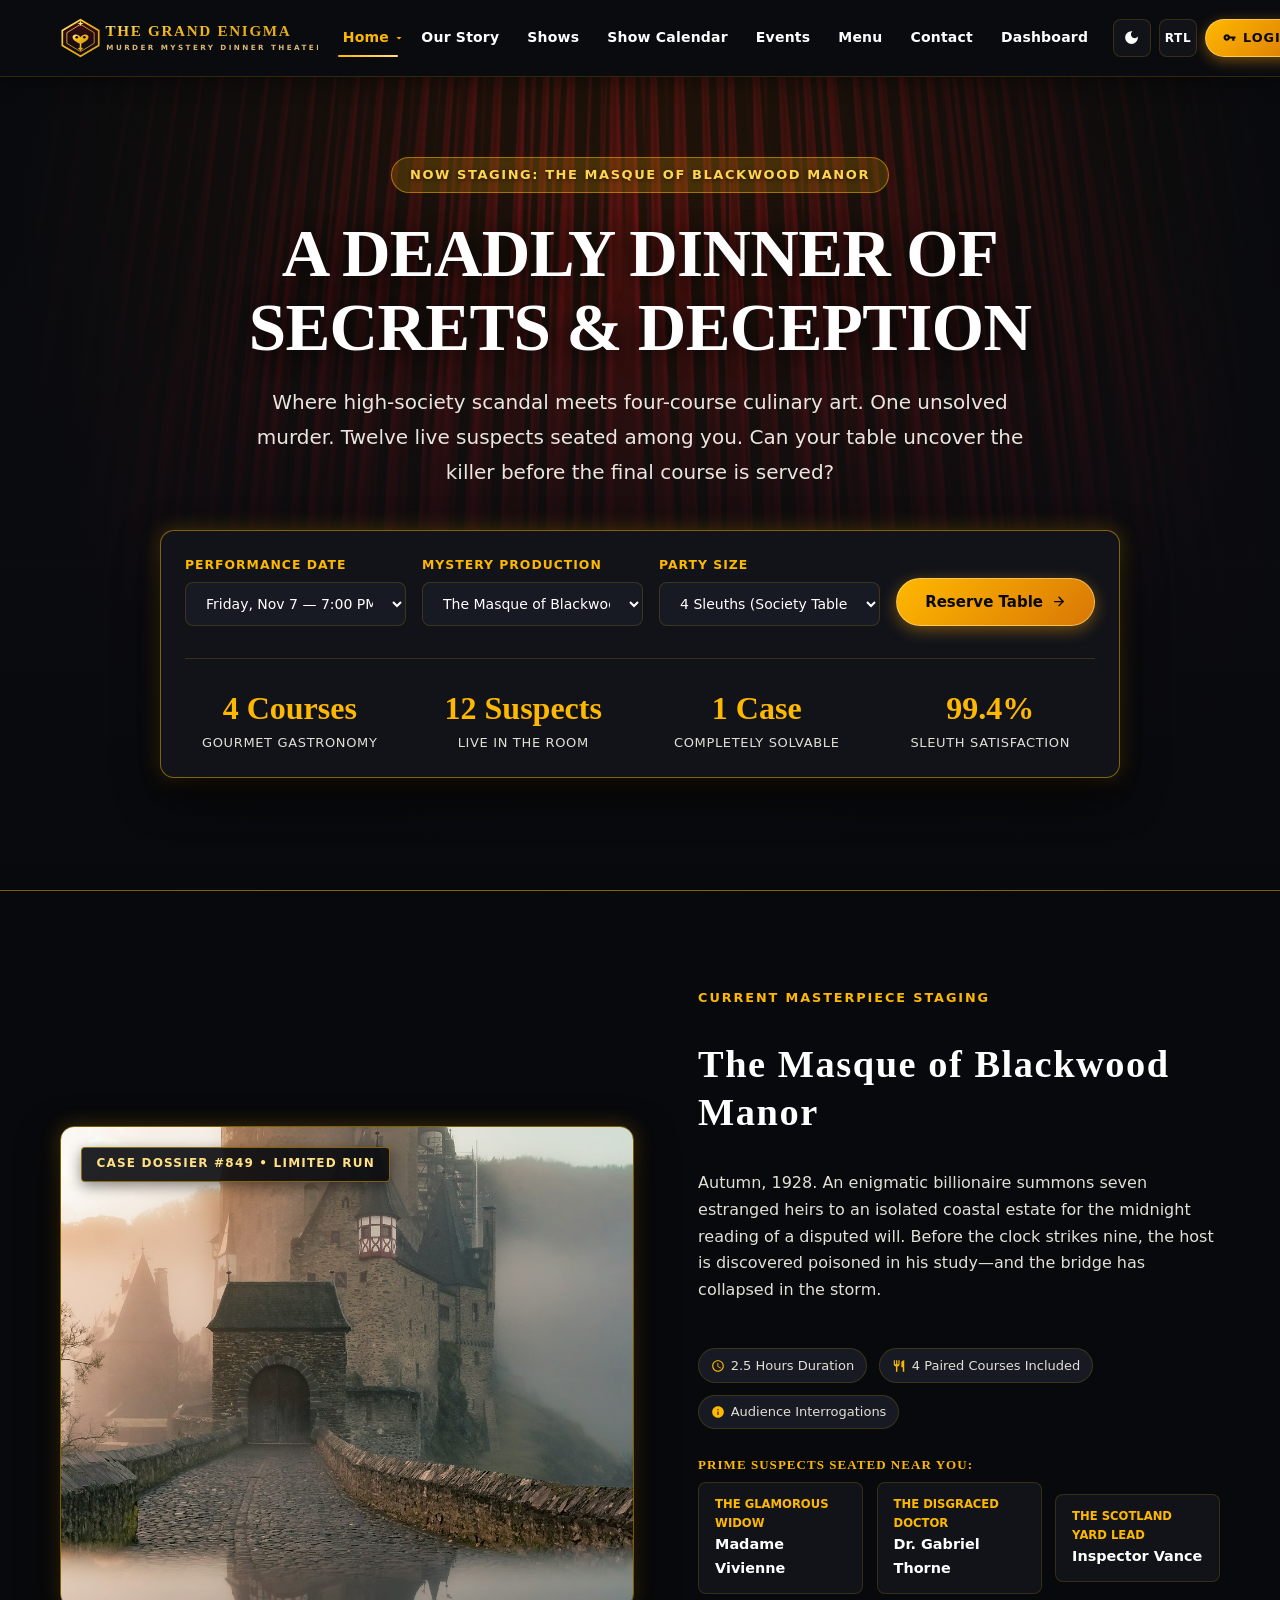
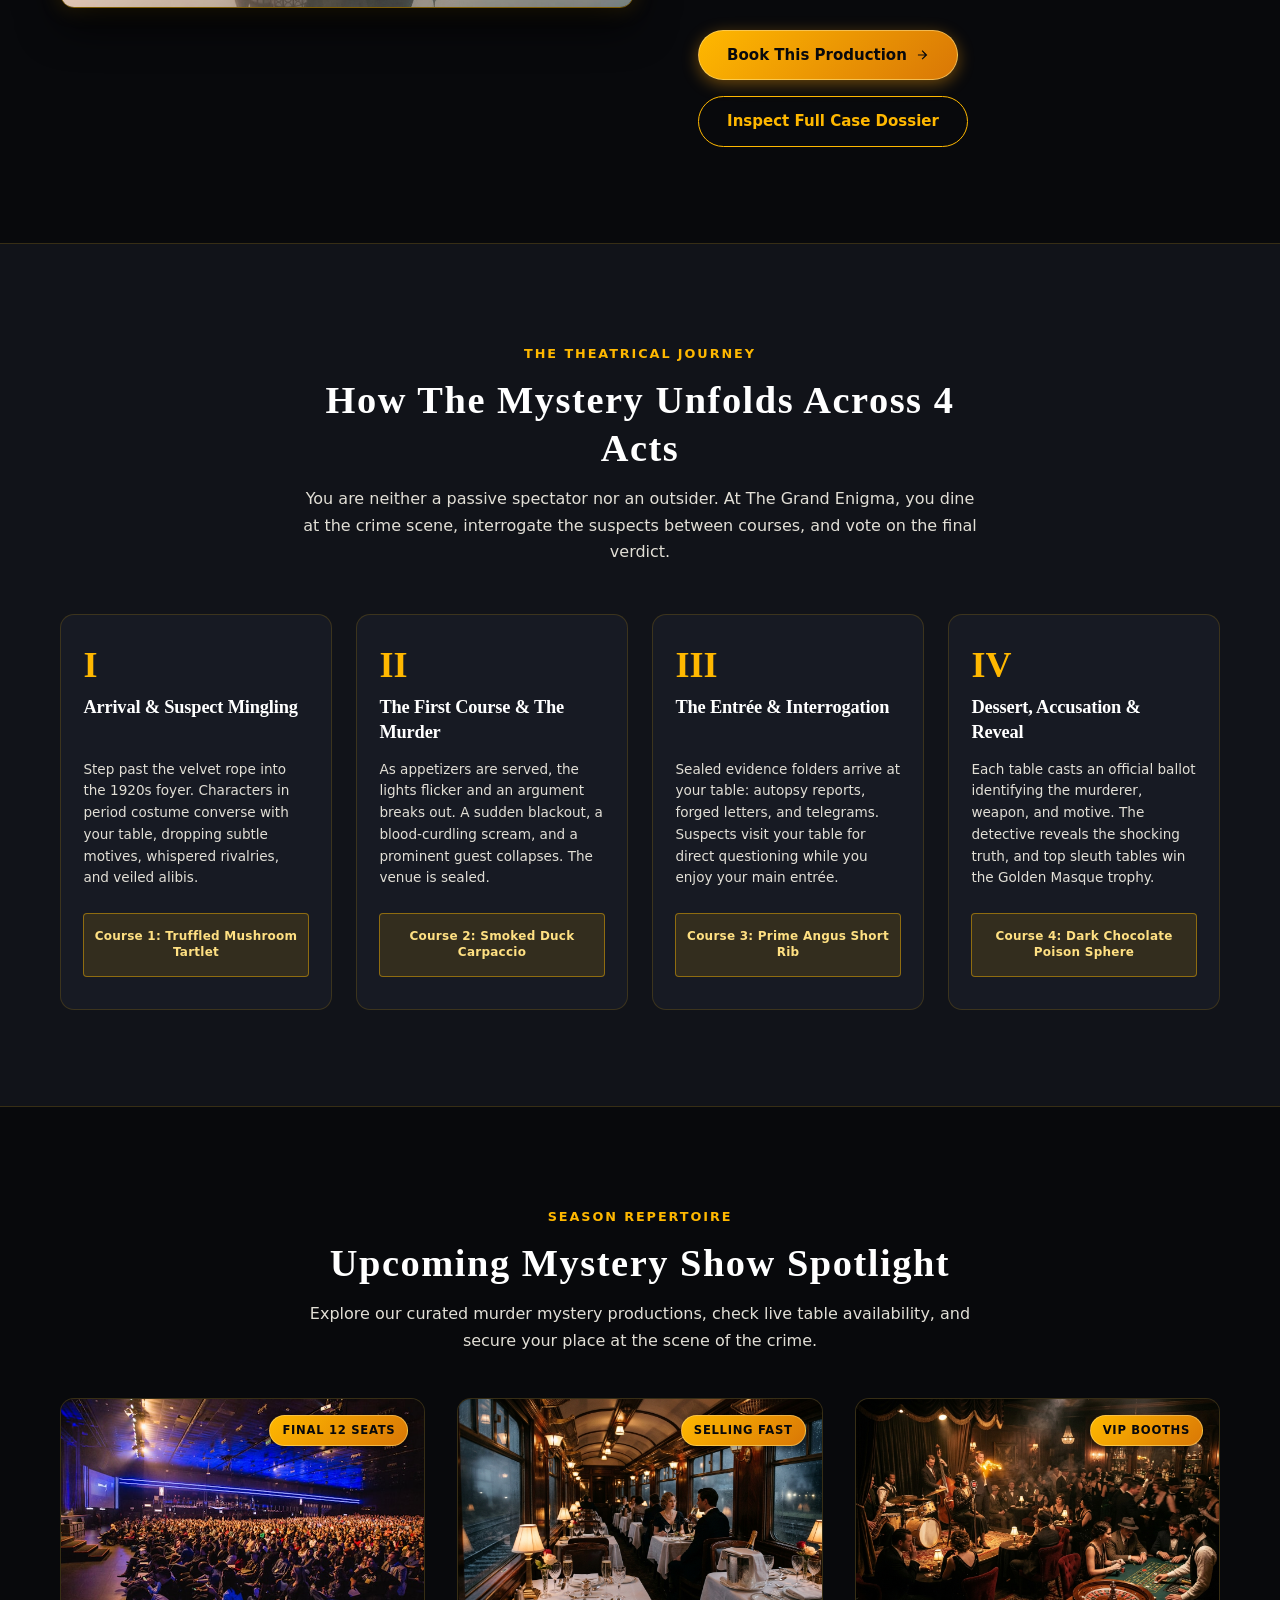
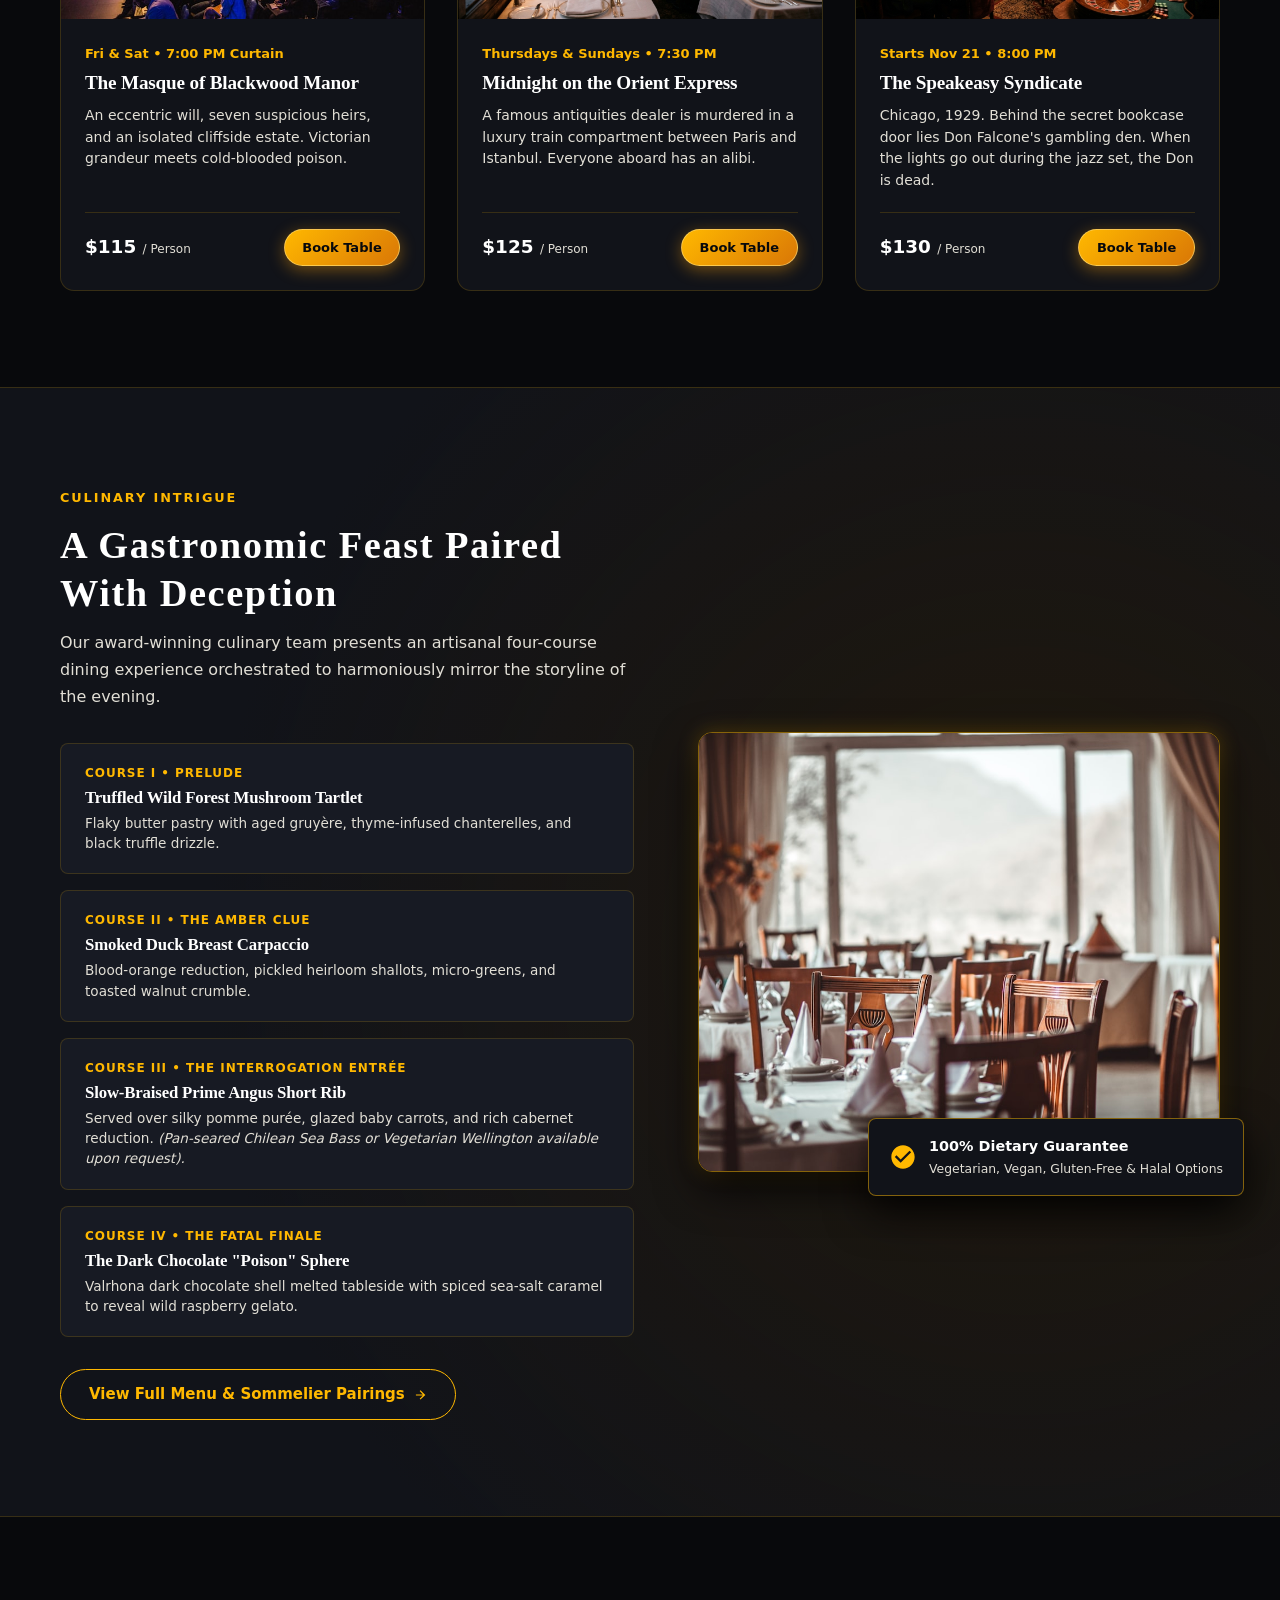
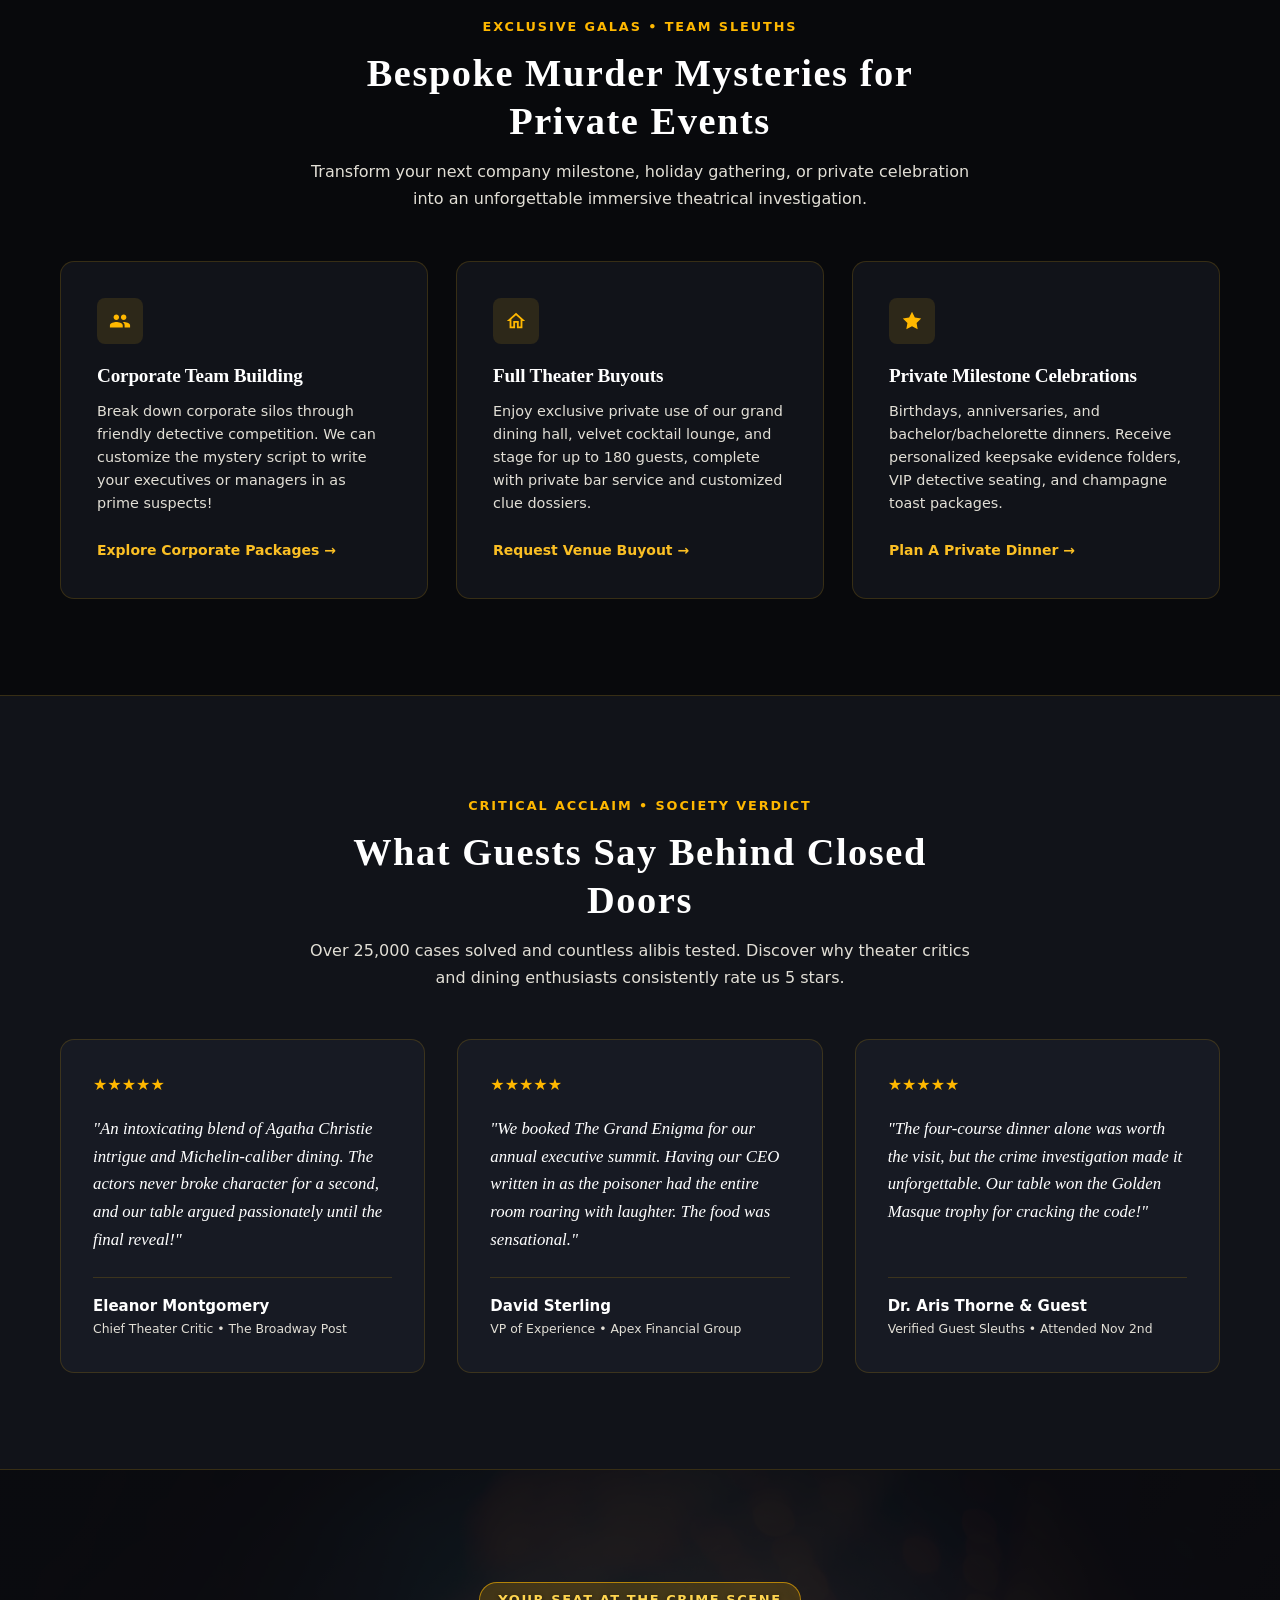
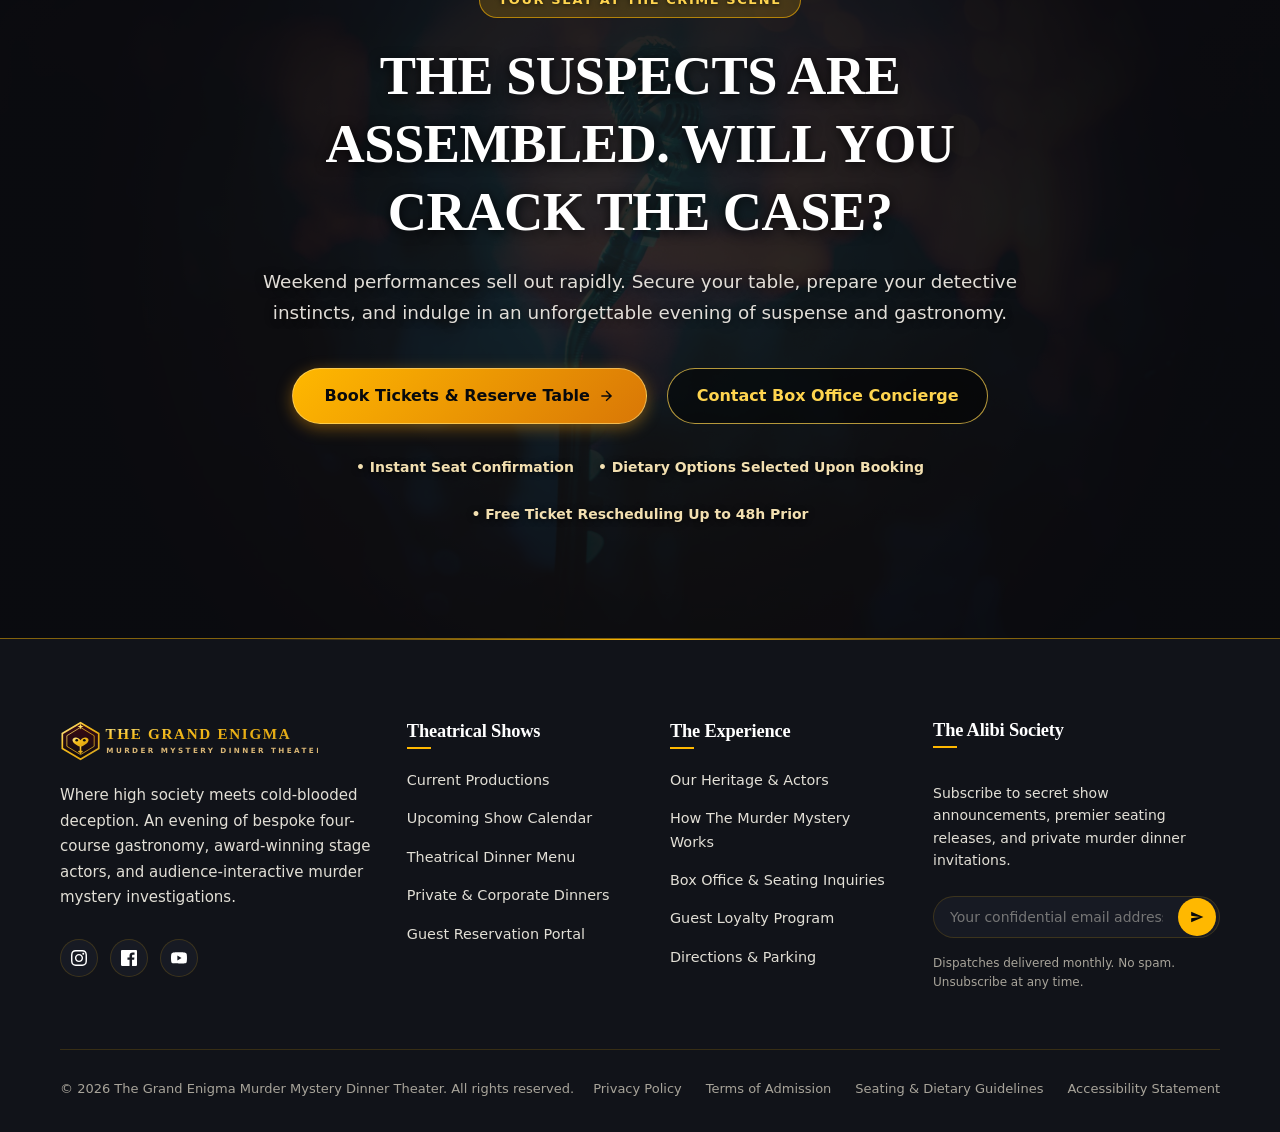
==== commit 6a5991d8: "Merge remote and local changes" ====
--- a/index.html
+++ b/index.html
@@ -79,7 +79,7 @@
                 </svg>
               </a>
               <div class="dropdown-menu" role="menu">
-                <a href="index.html" class="dropdown-item" role="menuitem">
+                <a href="index.html" class="dropdown-item active" role="menuitem">
                   <div class="dropdown-item-icon">I</div>
                   <div class="dropdown-item-text">
                     <span class="dropdown-item-title">Home 1: The Grand Enigma</span>
--- a/assets/css/style.css
+++ b/assets/css/style.css
@@ -369,7 +369,6 @@
   box-shadow: 0 4px 20px rgba(0, 0, 0, 0.4);
   transform: translateZ(0);
   -webkit-transform: translateZ(0);
-  contain: layout paint;
   transition: none !important;
   animation: none !important;
 }
@@ -578,6 +577,7 @@
   gap: 0.8rem;
   padding: 0.7rem 0.85rem;
   border-radius: var(--border-radius-sm);
+  border: 1px solid transparent;
   color: var(--text-primary);
   transition: all var(--transition-fast);
 }
@@ -587,6 +587,12 @@
   background-color: var(--bg-surface-alt);
   color: var(--accent-gold);
   transform: translateX(4px);
+}
+
+.dropdown-item.active {
+  background-color: rgba(212, 175, 55, 0.14);
+  border-color: rgba(212, 175, 55, 0.35);
+  color: var(--accent-gold);
 }
 
 .dropdown-item-icon {
@@ -601,6 +607,14 @@
   font-size: 0.85rem;
   flex-shrink: 0;
   margin-top: 2px;
+  transition: all var(--transition-fast);
+}
+
+.dropdown-item.active .dropdown-item-icon {
+  background: var(--color-gold-main);
+  color: #0A0B0F;
+  font-weight: 800;
+  box-shadow: 0 0 10px rgba(212, 175, 55, 0.4);
 }
 
 .dropdown-item-text {
@@ -612,10 +626,16 @@
   font-size: 0.875rem;
   font-weight: 600;
   color: var(--text-primary);
-}
-
-.dropdown-item:hover .dropdown-item-title {
+  transition: color var(--transition-fast);
+}
+
+.dropdown-item:hover .dropdown-item-title,
+.dropdown-item.active .dropdown-item-title {
   color: var(--accent-gold);
+}
+
+.dropdown-item.active .dropdown-item-title {
+  font-weight: 700;
 }
 
 .dropdown-item-sub {
@@ -624,6 +644,58 @@
   line-height: 1.3;
 }
 
+.dropdown-item.active .dropdown-item-sub {
+  color: var(--text-primary);
+}
+
+[data-theme="light"] .dropdown-menu {
+  background: #FFFFFF;
+  border-color: rgba(180, 83, 9, 0.35);
+  box-shadow: 0 16px 36px rgba(0, 0, 0, 0.12), 0 4px 16px rgba(180, 83, 9, 0.1);
+}
+
+[data-theme="light"] .dropdown-menu::before {
+  background: #FFFFFF;
+  border-left-color: rgba(180, 83, 9, 0.35);
+  border-top-color: rgba(180, 83, 9, 0.35);
+}
+
+[data-theme="light"] [dir="rtl"] .dropdown-menu::before {
+  border-right-color: rgba(180, 83, 9, 0.35);
+}
+
+[data-theme="light"] .dropdown-item-icon {
+  background: rgba(180, 83, 9, 0.1);
+  color: #B45309;
+  font-weight: 700;
+}
+
+[data-theme="light"] .dropdown-item:hover,
+[data-theme="light"] .dropdown-item:focus {
+  background-color: #F8F5EE;
+}
+
+[data-theme="light"] .dropdown-item.active {
+  background-color: rgba(180, 83, 9, 0.12);
+  border-color: rgba(180, 83, 9, 0.38);
+}
+
+[data-theme="light"] .dropdown-item.active .dropdown-item-title {
+  color: #B45309;
+  font-weight: 700;
+}
+
+[data-theme="light"] .dropdown-item.active .dropdown-item-icon {
+  background: #B45309;
+  color: #FFFFFF;
+  font-weight: 800;
+  box-shadow: 0 2px 8px rgba(180, 83, 9, 0.25);
+}
+
+[data-theme="light"] .dropdown-item.active .dropdown-item-sub {
+  color: #374151;
+}
+
 /* Navbar Action Controls */
 .navbar-actions {
   display: flex;
@@ -639,10 +711,17 @@
   justify-content: center;
   width: 38px;
   height: 38px;
+  padding: 0;
+  margin: 0;
   border-radius: var(--border-radius-md);
   border: 1px solid var(--border-subtle);
   background: var(--bg-surface);
   color: var(--text-primary);
+  line-height: 1;
+  vertical-align: middle;
+  cursor: pointer;
+  box-sizing: border-box;
+  flex-shrink: 0;
   transition: all var(--transition-fast);
 }
 
@@ -654,9 +733,12 @@
 }
 
 .toggle-btn svg {
+  display: block;
   width: 17px;
   height: 17px;
+  margin: 0 auto;
   fill: currentColor;
+  flex-shrink: 0;
 }
 
 .rtl-toggle-text {
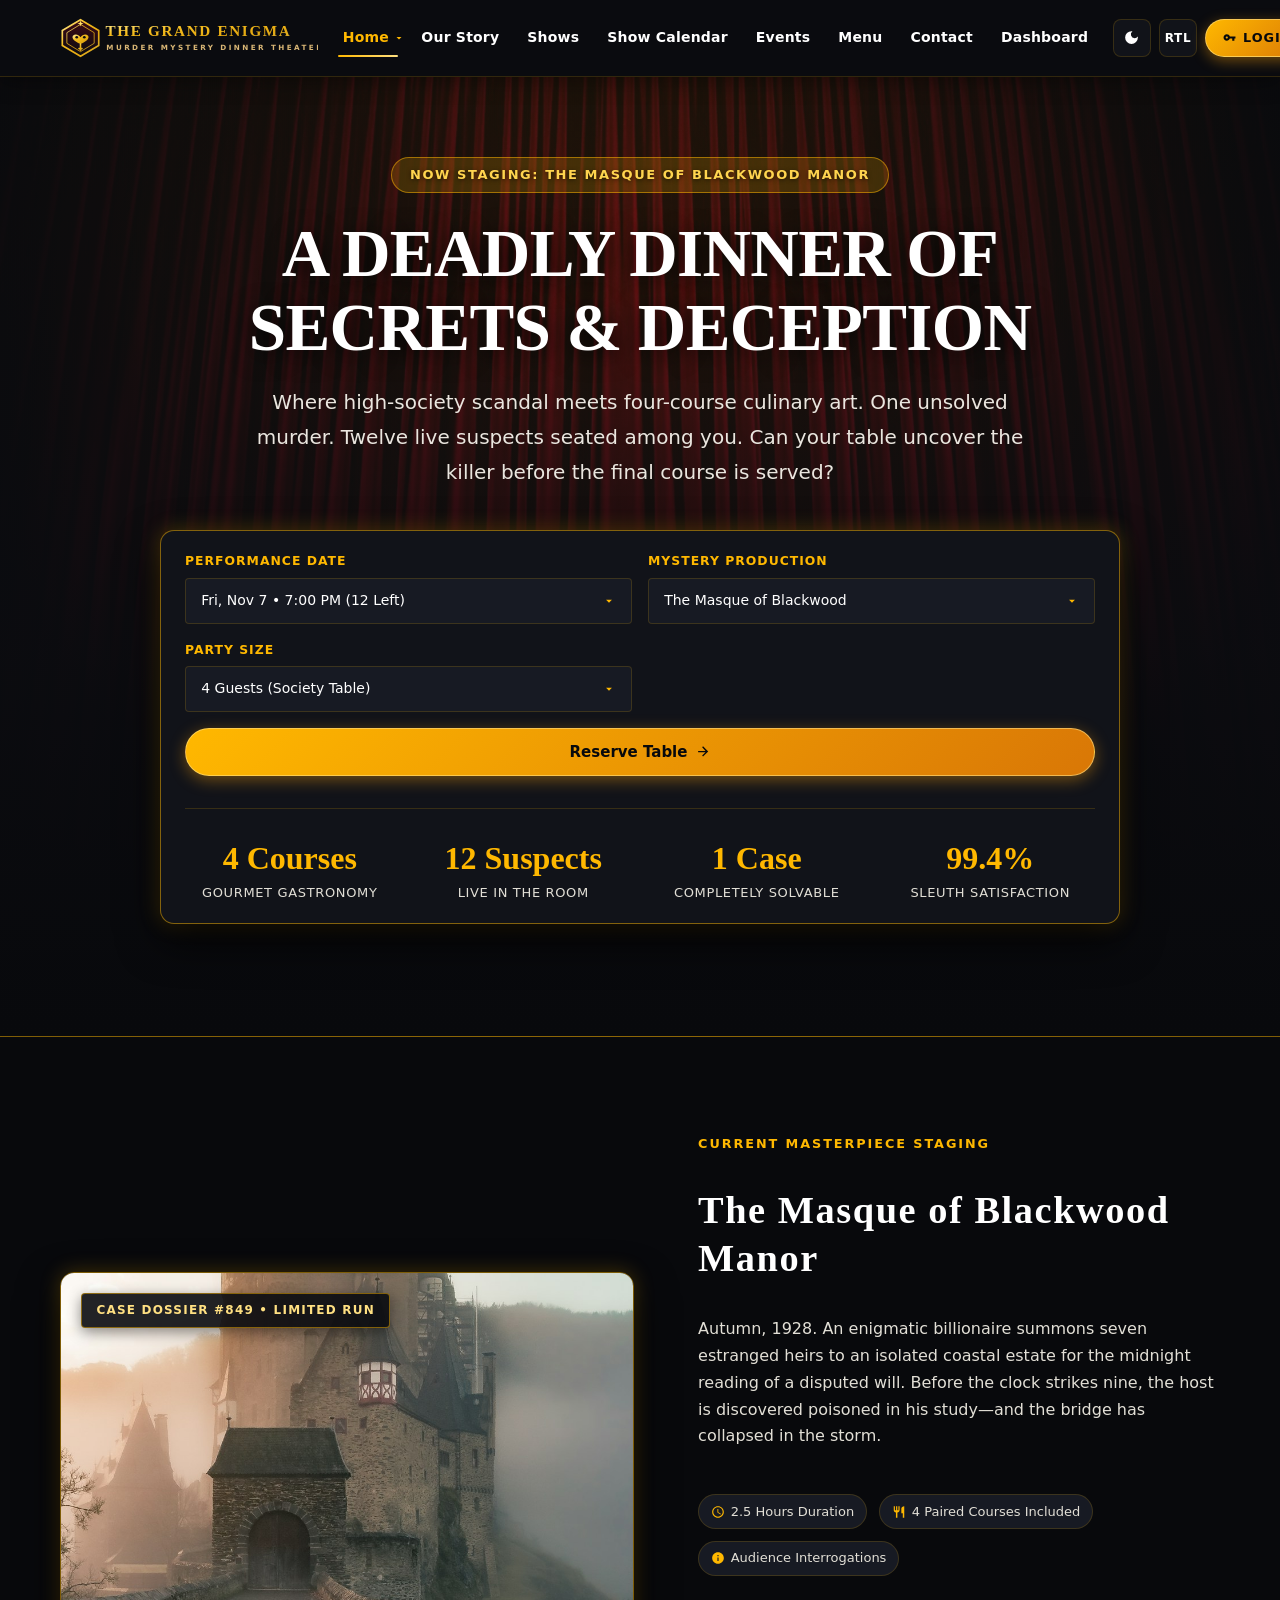
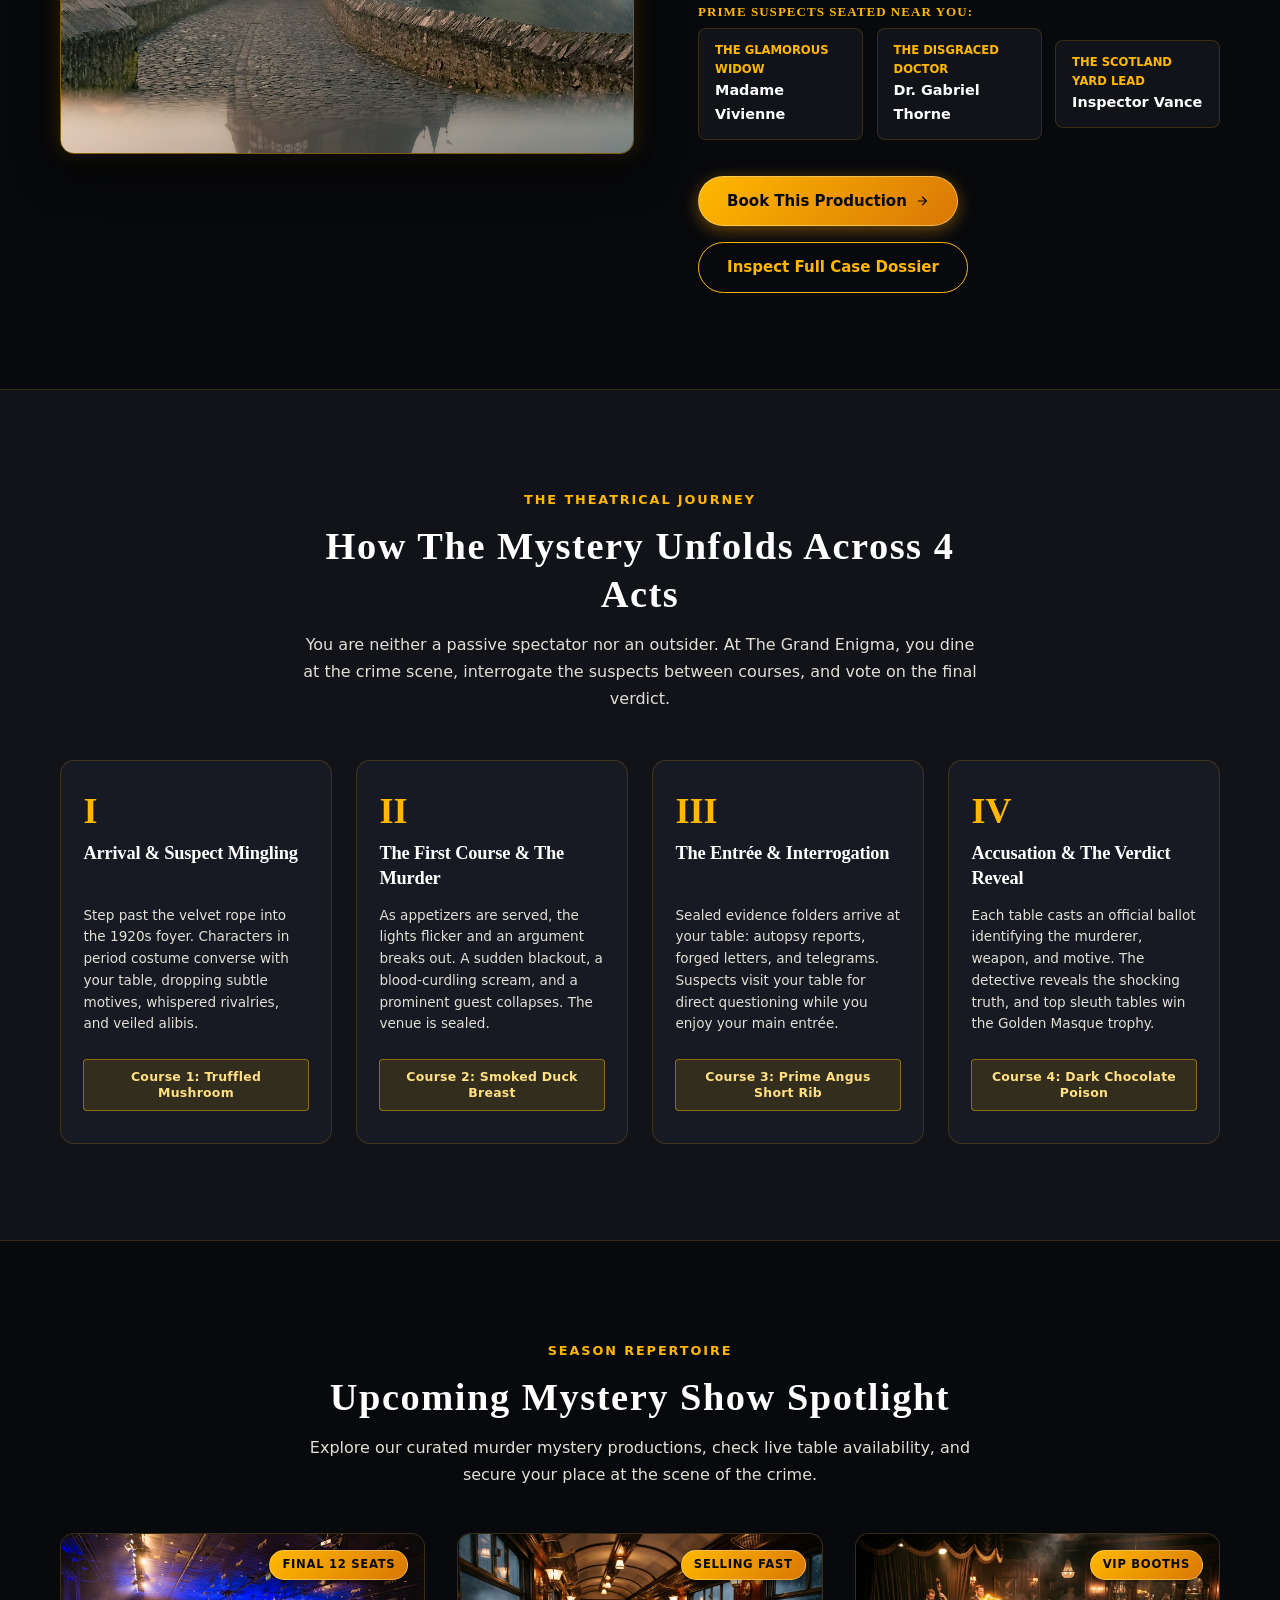
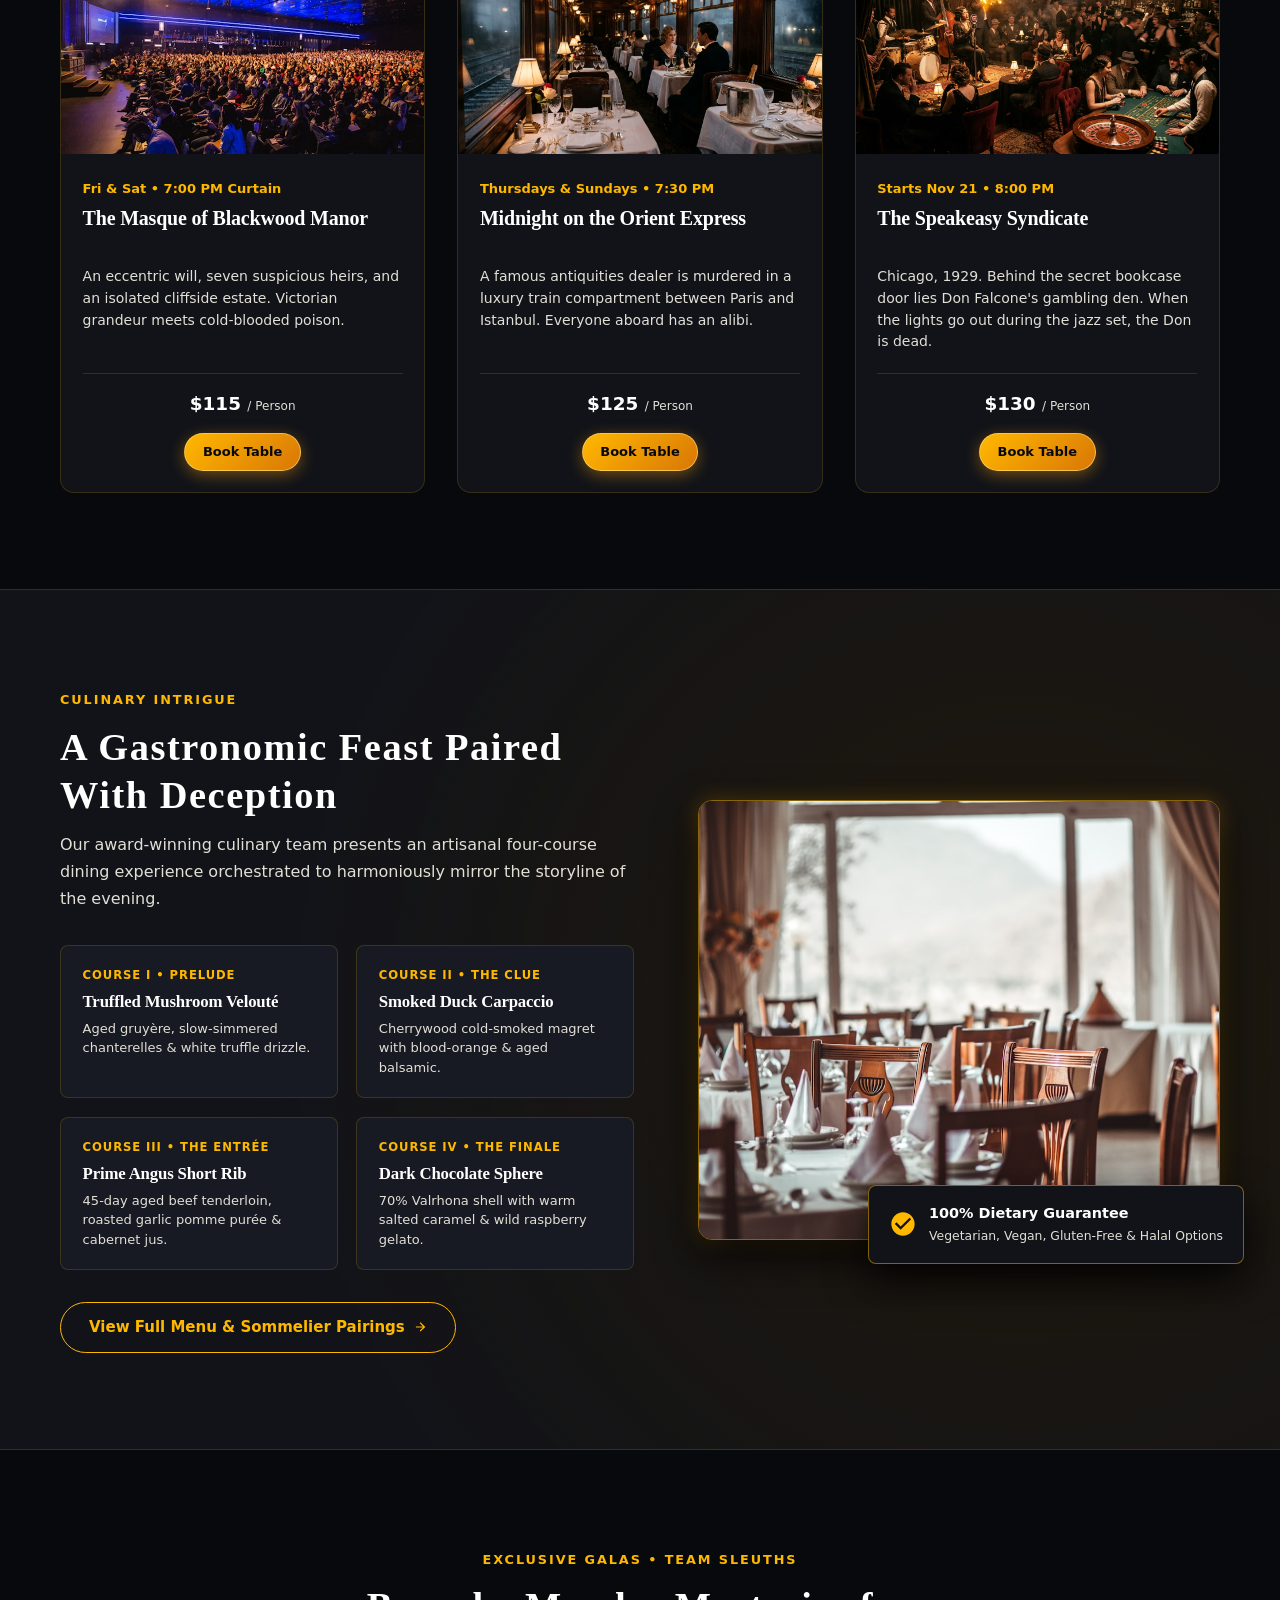
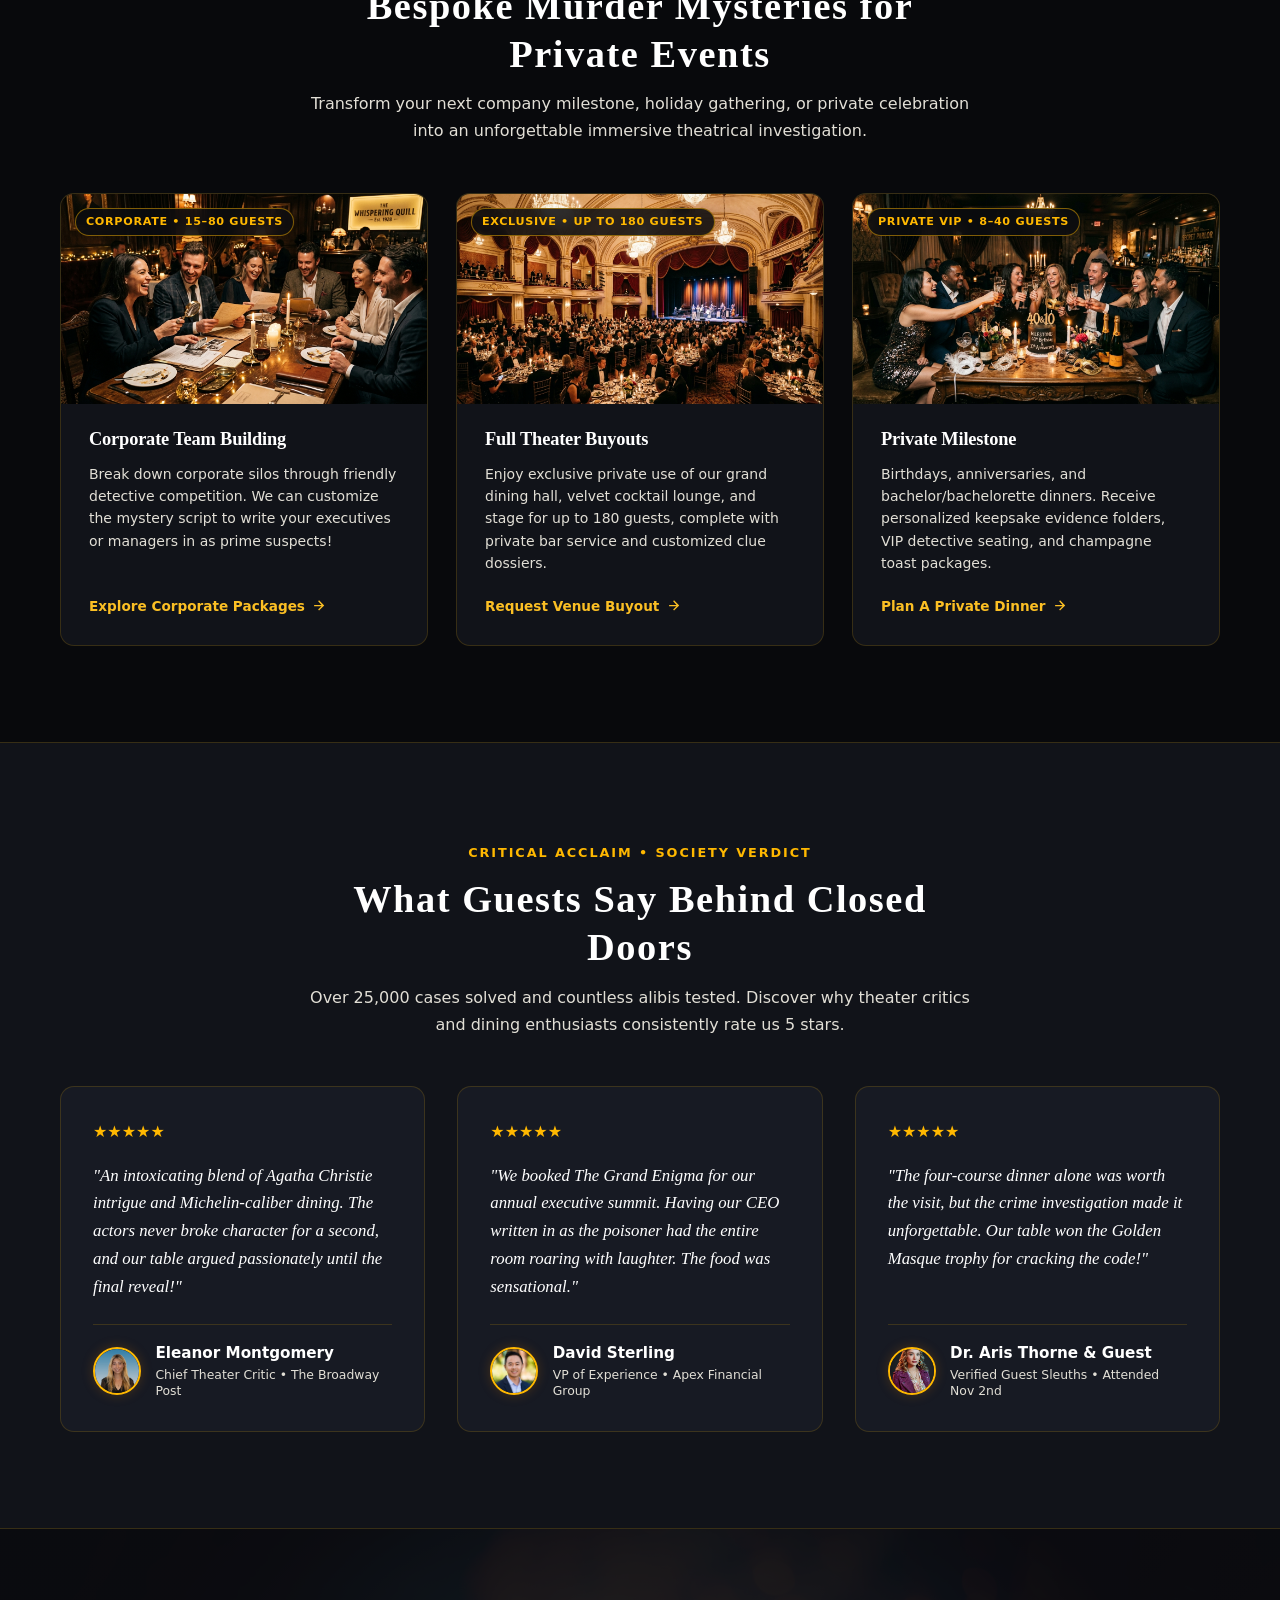
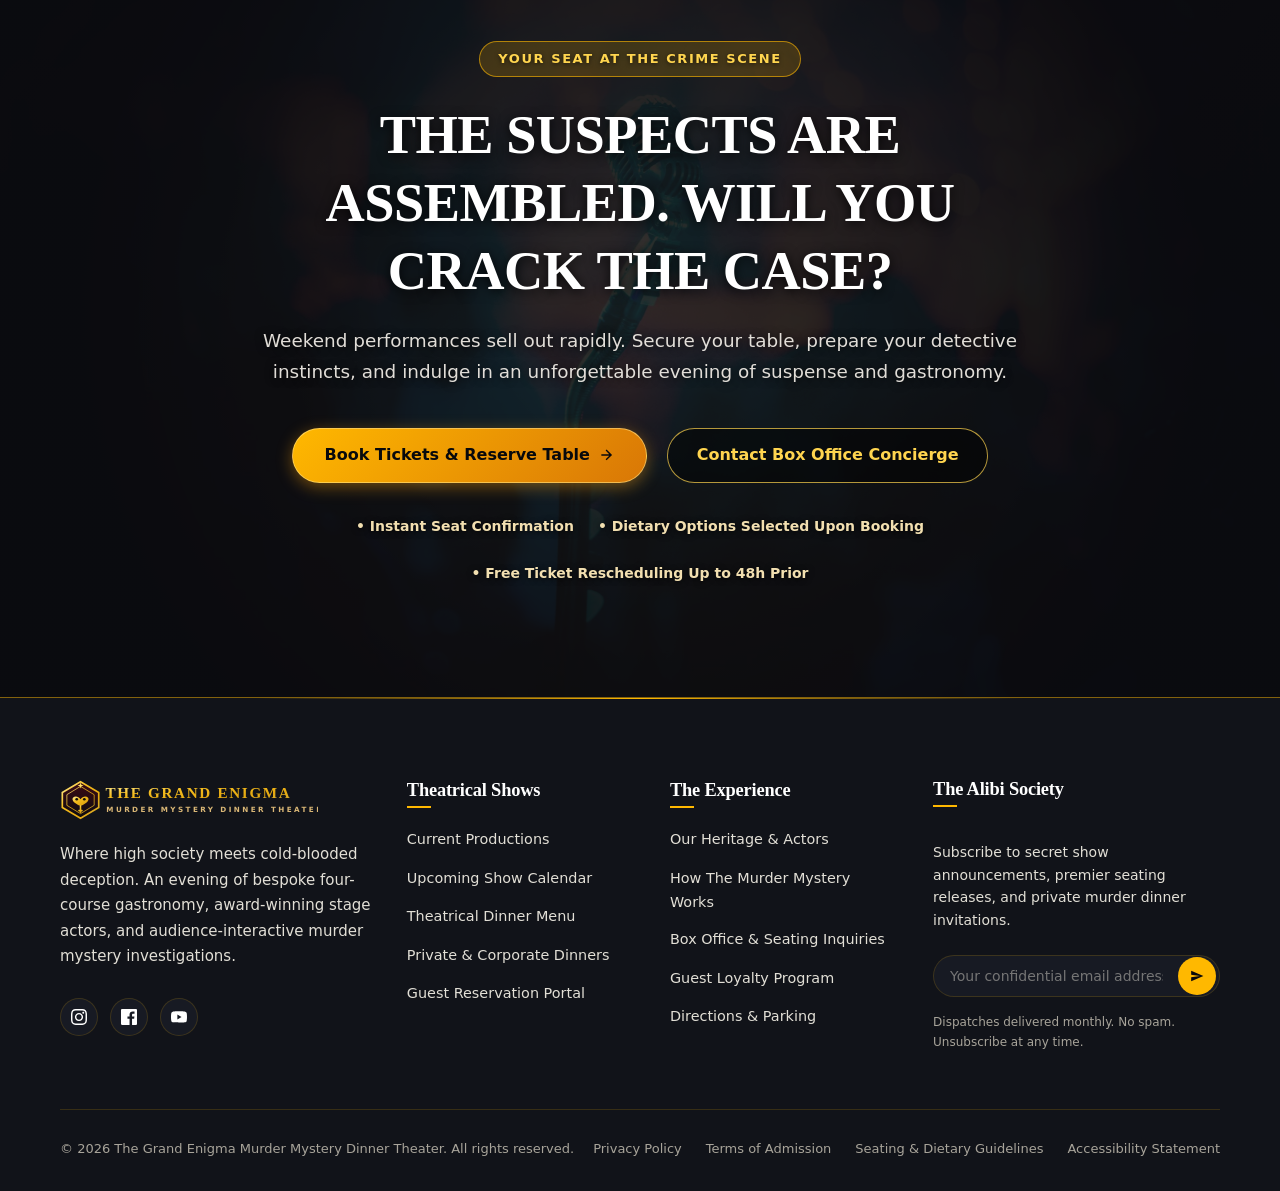
==== commit d656c334: "first commit" ====
--- a/index.html
+++ b/index.html
@@ -1,16 +1,20 @@
 <!DOCTYPE html>
 <html lang="en" data-theme="dark" dir="ltr">
+
 <head>
   <meta charset="UTF-8">
   <meta name="viewport" content="width=device-width, initial-scale=1.0">
   <meta http-equiv="X-UA-Compatible" content="ie=edge">
   <title>The Grand Enigma | Murder Mystery Dinner Theater</title>
-  <meta name="description" content="Step into an immersive evening of suspense, fine dining, and live theatrical deception at The Grand Enigma Murder Mystery Dinner Theater.">
-  <meta name="keywords" content="murder mystery dinner, dinner theater, live immersive theater, detective show, corporate mystery events, fine dining entertainment">
-  
+  <meta name="description"
+    content="Step into an immersive evening of suspense, fine dining, and live theatrical deception at The Grand Enigma Murder Mystery Dinner Theater.">
+  <meta name="keywords"
+    content="murder mystery dinner, dinner theater, live immersive theater, detective show, corporate mystery events, fine dining entertainment">
+
   <!-- Open Graph Meta -->
   <meta property="og:title" content="The Grand Enigma | Murder Mystery Dinner Theater">
-  <meta property="og:description" content="An evening of fine dining, high intrigue, and theatrical deception. Can you identify the culprit before the final course?">
+  <meta property="og:description"
+    content="An evening of fine dining, high intrigue, and theatrical deception. Can you identify the culprit before the final course?">
   <meta property="og:type" content="website">
 
   <!-- Favicon -->
@@ -20,6 +24,7 @@
   <link rel="stylesheet" href="assets/css/style.css?v=5.0">
   <link rel="stylesheet" href="assets/css/responsive.css?v=5.0">
 </head>
+
 <body>
 
   <!-- =========================================================================
@@ -32,14 +37,16 @@
         <div class="loader-compass-ring"></div>
         <div class="loader-emblem">
           <svg viewBox="0 0 64 64" fill="none" class="loader-svg" xmlns="http://www.w3.org/2000/svg">
-            <circle cx="32" cy="32" r="28" stroke="url(#loaderGoldGradIdx)" stroke-width="2" stroke-dasharray="4 3" class="loader-orbit"/>
-            <polygon points="32,8 39,25 56,32 39,39 32,56 25,39 8,32 25,25" fill="url(#loaderGoldGradIdx)" opacity="0.9"/>
-            <circle cx="32" cy="32" r="5" fill="#0D0A07" stroke="#C48D28" stroke-width="2"/>
+            <circle cx="32" cy="32" r="28" stroke="url(#loaderGoldGradIdx)" stroke-width="2" stroke-dasharray="4 3"
+              class="loader-orbit" />
+            <polygon points="32,8 39,25 56,32 39,39 32,56 25,39 8,32 25,25" fill="url(#loaderGoldGradIdx)"
+              opacity="0.9" />
+            <circle cx="32" cy="32" r="5" fill="#0D0A07" stroke="#C48D28" stroke-width="2" />
             <defs>
               <linearGradient id="loaderGoldGradIdx" x1="0%" y1="0%" x2="100%" y2="100%">
-                <stop offset="0%" stop-color="#F3D17A"/>
-                <stop offset="50%" stop-color="#C48D28"/>
-                <stop offset="100%" stop-color="#8E6316"/>
+                <stop offset="0%" stop-color="#F3D17A" />
+                <stop offset="50%" stop-color="#C48D28" />
+                <stop offset="100%" stop-color="#8E6316" />
               </linearGradient>
             </defs>
           </svg>
@@ -64,7 +71,8 @@
 
         <!-- Brand Logo -->
         <a href="index.html" class="navbar-brand" aria-label="The Grand Enigma Home">
-          <img src="assets/images/branding/logo.svg" alt="The Grand Enigma Murder Mystery Dinner Theater" class="navbar-logo-img">
+          <img src="assets/images/branding/logo.svg" alt="The Grand Enigma Murder Mystery Dinner Theater"
+            class="navbar-logo-img">
         </a>
 
         <!-- Main Desktop Navigation (Exactly 7 Main Items) -->
@@ -75,7 +83,7 @@
               <a href="index.html" class="nav-link dropdown-toggle" aria-expanded="false" aria-haspopup="true">
                 <span>Home</span>
                 <svg class="dropdown-chevron" viewBox="0 0 24 24" aria-hidden="true">
-                  <path d="M7 10l5 5 5-5z"/>
+                  <path d="M7 10l5 5 5-5z" />
                 </svg>
               </a>
               <div class="dropdown-menu" role="menu">
@@ -136,27 +144,32 @@
         <!-- Navbar Actions: Theme, RTL, Login & Mobile Toggle -->
         <div class="navbar-actions">
           <!-- Theme Toggle (Light / Dark) -->
-          <button type="button" class="toggle-btn theme-toggle-btn" aria-label="Toggle Color Theme" title="Toggle Light / Dark Mode">
+          <button type="button" class="toggle-btn theme-toggle-btn" aria-label="Toggle Color Theme"
+            title="Toggle Light / Dark Mode">
             <svg viewBox="0 0 24 24" aria-hidden="true">
-              <path d="M12 3a9 9 0 1 0 9 9c0-.46-.04-.92-.1-1.36a5.389 5.389 0 0 1-4.4 2.26 5.403 5.403 0 0 1-3.14-9.8c-.44-.06-.9-.1-1.36-.1z"/>
+              <path
+                d="M12 3a9 9 0 1 0 9 9c0-.46-.04-.92-.1-1.36a5.389 5.389 0 0 1-4.4 2.26 5.403 5.403 0 0 1-3.14-9.8c-.44-.06-.9-.1-1.36-.1z" />
             </svg>
           </button>
 
           <!-- RTL / LTR Toggle -->
-          <button type="button" class="toggle-btn rtl-toggle-btn" aria-label="Toggle Layout Direction" title="Toggle RTL / LTR">
+          <button type="button" class="toggle-btn rtl-toggle-btn" aria-label="Toggle Layout Direction"
+            title="Toggle RTL / LTR">
             <span class="rtl-toggle-text">RTL</span>
           </button>
 
           <!-- Login (Separate Final Action Button) -->
           <a href="login.html" class="btn-nav-login" title="Guest Access">
             <svg viewBox="0 0 24 24" aria-hidden="true">
-              <path d="M12.65 10C11.83 7.67 9.61 6 7 6c-3.31 0-6 2.69-6 6s2.69 6 6 6c2.61 0 4.83-1.67 5.65-4H17v4h4v-4h2v-4H12.65zM7 14c-1.1 0-2-.9-2-2s.9-2 2-2 2 .9 2 2-.9 2-2 2z"/>
+              <path
+                d="M12.65 10C11.83 7.67 9.61 6 7 6c-3.31 0-6 2.69-6 6s2.69 6 6 6c2.61 0 4.83-1.67 5.65-4H17v4h4v-4h2v-4H12.65zM7 14c-1.1 0-2-.9-2-2s.9-2 2-2 2 .9 2 2-.9 2-2 2z" />
             </svg>
             <span>Login</span>
           </a>
 
           <!-- Mobile Hamburger Toggle -->
-          <button type="button" class="mobile-toggle" aria-label="Open Navigation Drawer" aria-expanded="false" aria-controls="mobileDrawer">
+          <button type="button" class="mobile-toggle" aria-label="Open Navigation Drawer" aria-expanded="false"
+            aria-controls="mobileDrawer">
             <span class="hamburger-line"></span>
             <span class="hamburger-line"></span>
             <span class="hamburger-line"></span>
@@ -176,7 +189,8 @@
       <img src="assets/images/branding/logo.svg" alt="The Grand Enigma" class="mobile-drawer-logo">
       <button type="button" class="mobile-close-btn" aria-label="Close Navigation Menu">
         <svg viewBox="0 0 24 24" aria-hidden="true">
-          <path d="M19 6.41L17.59 5 12 10.59 6.41 5 5 6.41 10.59 12 5 17.59 6.41 19 12 13.41 17.59 19 19 17.59 13.41 12z"/>
+          <path
+            d="M19 6.41L17.59 5 12 10.59 6.41 5 5 6.41 10.59 12 5 17.59 6.41 19 12 13.41 17.59 19 19 17.59 13.41 12z" />
         </svg>
       </button>
     </div>
@@ -188,7 +202,7 @@
         <button type="button" class="mobile-dropdown-btn" aria-expanded="false">
           <span>1. Home</span>
           <svg viewBox="0 0 24 24" aria-hidden="true">
-            <path d="M7 10l5 5 5-5z"/>
+            <path d="M7 10l5 5 5-5z" />
           </svg>
         </button>
         <div class="mobile-sub-menu">
@@ -232,14 +246,15 @@
     <div class="mobile-drawer-actions">
       <a href="dashboard.html" class="btn btn-secondary" style="width: 100%;">
         <svg width="16" height="16" viewBox="0 0 24 24" fill="var(--accent-gold)" aria-hidden="true">
-          <path d="M5 16L3 5l5.5 5L12 4l3.5 6L21 5l-2 11H5zm14 3c0 .55-.45 1-1 1H6c-.55 0-1-.45-1-1v-1h14v1z"/>
+          <path d="M5 16L3 5l5.5 5L12 4l3.5 6L21 5l-2 11H5zm14 3c0 .55-.45 1-1 1H6c-.55 0-1-.45-1-1v-1h14v1z" />
         </svg>
         <span>Guest Dashboard</span>
       </a>
 
       <a href="login.html" class="btn btn-primary" style="width: 100%;">
         <svg width="15" height="15" viewBox="0 0 24 24" fill="currentColor" aria-hidden="true">
-          <path d="M12.65 10C11.83 7.67 9.61 6 7 6c-3.31 0-6 2.69-6 6s2.69 6 6 6c2.61 0 4.83-1.67 5.65-4H17v4h4v-4h2v-4H12.65zM7 14c-1.1 0-2-.9-2-2s.9-2 2-2 2 .9 2 2-.9 2-2 2z"/>
+          <path
+            d="M12.65 10C11.83 7.67 9.61 6 7 6c-3.31 0-6 2.69-6 6s2.69 6 6 6c2.61 0 4.83-1.67 5.65-4H17v4h4v-4h2v-4H12.65zM7 14c-1.1 0-2-.9-2-2s.9-2 2-2 2 .9 2 2-.9 2-2 2z" />
         </svg>
         <span>Guest Login</span>
       </a>
@@ -264,7 +279,7 @@
             A DEADLY DINNER OF SECRETS &amp; DECEPTION
           </h1>
           <p class="home-hero-lead">
-            Where high-society scandal meets four-course culinary art. One unsolved murder. 
+            Where high-society scandal meets four-course culinary art. One unsolved murder.
             Twelve live suspects seated among you. Can your table uncover the killer before the final course is served?
           </p>
 
@@ -275,30 +290,30 @@
                 <div class="booking-field-group">
                   <label for="bookingDate" class="booking-field-label">Performance Date</label>
                   <select id="bookingDate" class="booking-select" required>
-                    <option value="fri-nov7">Friday, Nov 7 &mdash; 7:00 PM (12 Seats Left)</option>
-                    <option value="sat-nov8">Saturday, Nov 8 &mdash; 7:00 PM (Selling Fast)</option>
-                    <option value="sun-nov9">Sunday Matinee, Nov 9 &mdash; 4:00 PM</option>
-                    <option value="fri-nov14">Friday, Nov 14 &mdash; 7:00 PM</option>
-                    <option value="sat-nov15">Saturday, Nov 15 &mdash; 7:00 PM</option>
+                    <option value="fri-nov7">Fri, Nov 7 &bull; 7:00 PM (12 Left)</option>
+                    <option value="sat-nov8">Sat, Nov 8 &bull; 7:00 PM (Selling Fast)</option>
+                    <option value="sun-nov9">Sun, Nov 9 &bull; 4:00 PM (Matinee)</option>
+                    <option value="fri-nov14">Fri, Nov 14 &bull; 7:00 PM</option>
+                    <option value="sat-nov15">Sat, Nov 15 &bull; 7:00 PM</option>
                   </select>
                 </div>
 
                 <div class="booking-field-group">
                   <label for="bookingShow" class="booking-field-label">Mystery Production</label>
                   <select id="bookingShow" class="booking-select" required>
-                    <option value="blackwood">The Masque of Blackwood Manor (Victorian Noir)</option>
-                    <option value="orient">Midnight on the Orient Express (1930s Mystery)</option>
-                    <option value="speakeasy">The Speakeasy Syndicate (Prohibition Crime)</option>
-                    <option value="pharaoh">Curse of the Pharaoh's Diamond (Holiday Gala)</option>
+                    <option value="blackwood">The Masque of Blackwood</option>
+                    <option value="orient">Midnight on Orient Express</option>
+                    <option value="speakeasy">The Speakeasy Syndicate</option>
+                    <option value="pharaoh">Pharaoh's Diamond Gala</option>
                   </select>
                 </div>
 
                 <div class="booking-field-group">
                   <label for="bookingGuests" class="booking-field-label">Party Size</label>
                   <select id="bookingGuests" class="booking-select" required>
-                    <option value="2">2 Sleuths (Couples Intimate Table)</option>
-                    <option value="4" selected>4 Sleuths (Society Table)</option>
-                    <option value="6">6 Sleuths (Syndicate Booth)</option>
+                    <option value="2">2 Guests (Couples Table)</option>
+                    <option value="4" selected>4 Guests (Society Table)</option>
+                    <option value="6">6 Guests (VIP Booth)</option>
                     <option value="8+">8+ Guests (Private Parlor)</option>
                   </select>
                 </div>
@@ -307,7 +322,7 @@
                   <button type="submit" class="btn btn-primary" style="height: 48px; width: 100%;">
                     <span>Reserve Table</span>
                     <svg width="15" height="15" viewBox="0 0 24 24" fill="currentColor" aria-hidden="true">
-                      <path d="M5 13h11.86l-5.43 5.43 1.42 1.42L21.14 12l-8.29-8.29-1.42 1.42L16.86 11H5v2z"/>
+                      <path d="M5 13h11.86l-5.43 5.43 1.42 1.42L21.14 12l-8.29-8.29-1.42 1.42L16.86 11H5v2z" />
                     </svg>
                   </button>
                 </div>
@@ -347,7 +362,8 @@
           <!-- Left: Show Visual Dossier -->
           <div class="current-prod-media">
             <span class="case-file-badge">Case Dossier #849 &bull; Limited Run</span>
-            <img src="assets/images/shows/masquerade-performer.jpg" alt="The Masque of Blackwood Manor performer in masquerade mask">
+            <img src="assets/images/shows/masquerade-performer.jpg"
+              alt="The Masque of Blackwood Manor performer in masquerade mask">
           </div>
 
           <!-- Right: Story Premise & Specs -->
@@ -355,29 +371,39 @@
             <div class="section-tag">Current Masterpiece Staging</div>
             <h2 class="section-title">The Masque of Blackwood Manor</h2>
             <p class="section-desc">
-              Autumn, 1928. An enigmatic billionaire summons seven estranged heirs to an isolated 
-              coastal estate for the midnight reading of a disputed will. Before the clock strikes nine, 
+              Autumn, 1928. An enigmatic billionaire summons seven estranged heirs to an isolated
+              coastal estate for the midnight reading of a disputed will. Before the clock strikes nine,
               the host is discovered poisoned in his study&mdash;and the bridge has collapsed in the storm.
             </p>
 
             <div class="case-specs-list">
               <span class="spec-pill">
-                <svg width="14" height="14" viewBox="0 0 24 24" fill="var(--accent-gold)"><path d="M11.99 2C6.47 2 2 6.48 2 12s4.47 10 9.99 10C17.52 22 22 17.52 22 12S17.52 2 11.99 2zM12 20c-4.42 0-8-3.58-8-8s3.58-8 8-8 8 3.58 8 8-3.58 8-8 8zm.5-13H11v6l5.25 3.15.75-1.23-4.5-2.67z"/></svg>
+                <svg width="14" height="14" viewBox="0 0 24 24" fill="var(--accent-gold)">
+                  <path
+                    d="M11.99 2C6.47 2 2 6.48 2 12s4.47 10 9.99 10C17.52 22 22 17.52 22 12S17.52 2 11.99 2zM12 20c-4.42 0-8-3.58-8-8s3.58-8 8-8 8 3.58 8 8-3.58 8-8 8zm.5-13H11v6l5.25 3.15.75-1.23-4.5-2.67z" />
+                </svg>
                 2.5 Hours Duration
               </span>
               <span class="spec-pill">
-                <svg width="14" height="14" viewBox="0 0 24 24" fill="var(--accent-gold)"><path d="M11 9H9V2H7v7H5V2H3v7c0 2.12 1.66 3.84 3.75 3.97V22h2.5v-9.03C11.34 12.84 13 11.12 13 9V2h-2v7zm5-3v8h2.5v8H21V2c-2.76 0-5 2.24-5 4z"/></svg>
+                <svg width="14" height="14" viewBox="0 0 24 24" fill="var(--accent-gold)">
+                  <path
+                    d="M11 9H9V2H7v7H5V2H3v7c0 2.12 1.66 3.84 3.75 3.97V22h2.5v-9.03C11.34 12.84 13 11.12 13 9V2h-2v7zm5-3v8h2.5v8H21V2c-2.76 0-5 2.24-5 4z" />
+                </svg>
                 4 Paired Courses Included
               </span>
               <span class="spec-pill">
-                <svg width="14" height="14" viewBox="0 0 24 24" fill="var(--accent-gold)"><path d="M12 2C6.48 2 2 6.48 2 12s4.48 10 10 10 10-4.48 10-10S17.52 2 12 2zm1 15h-2v-6h2v6zm0-8h-2V7h2v2z"/></svg>
+                <svg width="14" height="14" viewBox="0 0 24 24" fill="var(--accent-gold)">
+                  <path
+                    d="M12 2C6.48 2 2 6.48 2 12s4.48 10 10 10 10-4.48 10-10S17.52 2 12 2zm1 15h-2v-6h2v6zm0-8h-2V7h2v2z" />
+                </svg>
                 Audience Interrogations
               </span>
             </div>
 
             <!-- Prime Suspects Snippet -->
             <div>
-              <h4 style="font-size: 0.8125rem; text-transform: uppercase; color: var(--accent-gold); letter-spacing: 0.08em; margin-bottom: 0.5rem;">
+              <h4
+                style="font-size: 0.8125rem; text-transform: uppercase; color: var(--accent-gold); letter-spacing: 0.08em; margin-bottom: 0.5rem;">
                 Prime Suspects Seated Near You:
               </h4>
               <div class="character-avatars-row">
@@ -399,7 +425,9 @@
             <div style="display: flex; gap: 1rem; align-items: center; margin-top: 1rem; flex-wrap: wrap;">
               <a href="shows.html" class="btn btn-primary">
                 <span>Book This Production</span>
-                <svg width="14" height="14" viewBox="0 0 24 24" fill="currentColor"><path d="M5 13h11.86l-5.43 5.43 1.42 1.42L21.14 12l-8.29-8.29-1.42 1.42L16.86 11H5v2z"/></svg>
+                <svg width="14" height="14" viewBox="0 0 24 24" fill="currentColor">
+                  <path d="M5 13h11.86l-5.43 5.43 1.42 1.42L21.14 12l-8.29-8.29-1.42 1.42L16.86 11H5v2z" />
+                </svg>
               </a>
               <a href="shows.html#caseDossier" class="btn btn-outline-gold">
                 <span>Inspect Full Case Dossier</span>
@@ -419,7 +447,7 @@
           <span class="section-tag">The Theatrical Journey</span>
           <h2 class="section-title">How The Mystery Unfolds Across 4 Acts</h2>
           <p class="section-desc">
-            You are neither a passive spectator nor an outsider. At The Grand Enigma, you dine 
+            You are neither a passive spectator nor an outsider. At The Grand Enigma, you dine
             at the crime scene, interrogate the suspects between courses, and vote on the final verdict.
           </p>
         </div>
@@ -430,10 +458,10 @@
             <div class="act-roman">I</div>
             <h3 class="act-title">Arrival &amp; Suspect Mingling</h3>
             <p class="act-desc">
-              Step past the velvet rope into the 1920s foyer. Characters in period costume converse 
+              Step past the velvet rope into the 1920s foyer. Characters in period costume converse
               with your table, dropping subtle motives, whispered rivalries, and veiled alibis.
             </p>
-            <span class="act-course-badge">Course 1: Truffled Mushroom Tartlet</span>
+            <span class="act-course-badge">Course 1: Truffled Mushroom</span>
           </div>
 
           <!-- Act II -->
@@ -441,10 +469,10 @@
             <div class="act-roman">II</div>
             <h3 class="act-title">The First Course &amp; The Murder</h3>
             <p class="act-desc">
-              As appetizers are served, the lights flicker and an argument breaks out. A sudden blackout, 
+              As appetizers are served, the lights flicker and an argument breaks out. A sudden blackout,
               a blood-curdling scream, and a prominent guest collapses. The venue is sealed.
             </p>
-            <span class="act-course-badge">Course 2: Smoked Duck Carpaccio</span>
+            <span class="act-course-badge">Course 2: Smoked Duck Breast</span>
           </div>
 
           <!-- Act III -->
@@ -452,7 +480,7 @@
             <div class="act-roman">III</div>
             <h3 class="act-title">The Entr&eacute;e &amp; Interrogation</h3>
             <p class="act-desc">
-              Sealed evidence folders arrive at your table: autopsy reports, forged letters, and telegrams. 
+              Sealed evidence folders arrive at your table: autopsy reports, forged letters, and telegrams.
               Suspects visit your table for direct questioning while you enjoy your main entr&eacute;e.
             </p>
             <span class="act-course-badge">Course 3: Prime Angus Short Rib</span>
@@ -461,12 +489,12 @@
           <!-- Act IV -->
           <div class="act-card">
             <div class="act-roman">IV</div>
-            <h3 class="act-title">Dessert, Accusation &amp; Reveal</h3>
+            <h3 class="act-title">Accusation &amp; The Verdict Reveal</h3>
             <p class="act-desc">
-              Each table casts an official ballot identifying the murderer, weapon, and motive. 
+              Each table casts an official ballot identifying the murderer, weapon, and motive.
               The detective reveals the shocking truth, and top sleuth tables win the Golden Masque trophy.
             </p>
-            <span class="act-course-badge">Course 4: Dark Chocolate Poison Sphere</span>
+            <span class="act-course-badge">Course 4: Dark Chocolate Poison</span>
           </div>
         </div>
       </div>
@@ -481,7 +509,7 @@
           <span class="section-tag">Season Repertoire</span>
           <h2 class="section-title">Upcoming Mystery Show Spotlight</h2>
           <p class="section-desc">
-            Explore our curated murder mystery productions, check live table availability, 
+            Explore our curated murder mystery productions, check live table availability,
             and secure your place at the scene of the crime.
           </p>
         </div>
@@ -491,14 +519,15 @@
           <!-- Card 1 -->
           <article class="show-card" data-category="weekend manor">
             <div class="show-card-img-wrap">
-              <img src="assets/images/shows/show_blackwood_manor.jpg" alt="The Masque of Blackwood Manor — Victorian manor mystery">
+              <img src="assets/images/shows/show_blackwood_manor.jpg"
+                alt="The Masque of Blackwood Manor — Victorian manor mystery">
               <span class="show-status-tag">Final 12 Seats</span>
             </div>
             <div class="show-card-body">
               <div class="show-card-date">Fri &amp; Sat &bull; 7:00 PM Curtain</div>
               <h3 class="show-card-title">The Masque of Blackwood Manor</h3>
               <p class="show-card-desc">
-                An eccentric will, seven suspicious heirs, and an isolated cliffside estate. 
+                An eccentric will, seven suspicious heirs, and an isolated cliffside estate.
                 Victorian grandeur meets cold-blooded poison.
               </p>
               <div class="show-card-footer">
@@ -513,14 +542,15 @@
           <!-- Card 2 -->
           <article class="show-card" data-category="noir weekend">
             <div class="show-card-img-wrap">
-              <img src="assets/images/shows/show_orient_card.jpg" alt="Midnight on the Orient Express — luxury train murder mystery">
+              <img src="assets/images/shows/show_orient_card.jpg"
+                alt="Midnight on the Orient Express — luxury train murder mystery">
               <span class="show-status-tag">Selling Fast</span>
             </div>
             <div class="show-card-body">
               <div class="show-card-date">Thursdays &amp; Sundays &bull; 7:30 PM</div>
               <h3 class="show-card-title">Midnight on the Orient Express</h3>
               <p class="show-card-desc">
-                A famous antiquities dealer is murdered in a luxury train compartment between Paris and Istanbul. 
+                A famous antiquities dealer is murdered in a luxury train compartment between Paris and Istanbul.
                 Everyone aboard has an alibi.
               </p>
               <div class="show-card-footer">
@@ -535,14 +565,15 @@
           <!-- Card 3 -->
           <article class="show-card" data-category="holiday noir">
             <div class="show-card-img-wrap">
-              <img src="assets/images/shows/show_speakeasy_card.jpg" alt="The Speakeasy Syndicate — 1920s Chicago jazz club murder">
+              <img src="assets/images/shows/show_speakeasy_card.jpg"
+                alt="The Speakeasy Syndicate — 1920s Chicago jazz club murder">
               <span class="show-status-tag">VIP Booths</span>
             </div>
             <div class="show-card-body">
               <div class="show-card-date">Starts Nov 21 &bull; 8:00 PM</div>
               <h3 class="show-card-title">The Speakeasy Syndicate</h3>
               <p class="show-card-desc">
-                Chicago, 1929. Behind the secret bookcase door lies Don Falcone's gambling den. 
+                Chicago, 1929. Behind the secret bookcase door lies Don Falcone's gambling den.
                 When the lights go out during the jazz set, the Don is dead.
               </p>
               <div class="show-card-footer">
@@ -568,40 +599,45 @@
             <div class="section-tag">Culinary Intrigue</div>
             <h2 class="section-title">A Gastronomic Feast Paired With Deception</h2>
             <p class="section-desc" style="margin-bottom: 2rem;">
-              Our award-winning culinary team presents an artisanal four-course dining experience 
+              Our award-winning culinary team presents an artisanal four-course dining experience
               orchestrated to harmoniously mirror the storyline of the evening.
             </p>
 
-            <div class="menu-courses-accordion">
-              <div class="menu-course-card">
-                <div class="course-badge">Course I &bull; Prelude</div>
-                <h4 class="course-name">Truffled Wild Forest Mushroom Tartlet</h4>
-                <p class="course-desc">Flaky butter pastry with aged gruy&egrave;re, thyme-infused chanterelles, and black truffle drizzle.</p>
-              </div>
-
-              <div class="menu-course-card">
-                <div class="course-badge">Course II &bull; The Amber Clue</div>
-                <h4 class="course-name">Smoked Duck Breast Carpaccio</h4>
-                <p class="course-desc">Blood-orange reduction, pickled heirloom shallots, micro-greens, and toasted walnut crumble.</p>
-              </div>
-
-              <div class="menu-course-card">
-                <div class="course-badge">Course III &bull; The Interrogation Entr&eacute;e</div>
-                <h4 class="course-name">Slow-Braised Prime Angus Short Rib</h4>
-                <p class="course-desc">Served over silky pomme pur&eacute;e, glazed baby carrots, and rich cabernet reduction. <em>(Pan-seared Chilean Sea Bass or Vegetarian Wellington available upon request).</em></p>
-              </div>
-
-              <div class="menu-course-card">
-                <div class="course-badge">Course IV &bull; The Fatal Finale</div>
-                <h4 class="course-name">The Dark Chocolate "Poison" Sphere</h4>
-                <p class="course-desc">Valrhona dark chocolate shell melted tableside with spiced sea-salt caramel to reveal wild raspberry gelato.</p>
+            <div class="dining-courses-grid">
+              <div class="dining-course-card">
+                <div class="dining-course-badge">Course I &bull; Prelude</div>
+                <h4 class="dining-course-name">Truffled Mushroom Velouté</h4>
+                <p class="dining-course-desc">Aged gruy&egrave;re, slow-simmered chanterelles &amp; white truffle
+                  drizzle.</p>
+              </div>
+
+              <div class="dining-course-card">
+                <div class="dining-course-badge">Course II &bull; The Clue</div>
+                <h4 class="dining-course-name">Smoked Duck Carpaccio</h4>
+                <p class="dining-course-desc">Cherrywood cold-smoked magret with blood-orange &amp; aged balsamic.</p>
+              </div>
+
+              <div class="dining-course-card">
+                <div class="dining-course-badge">Course III &bull; The Entrée</div>
+                <h4 class="dining-course-name">Prime Angus Short Rib</h4>
+                <p class="dining-course-desc">45-day aged beef tenderloin, roasted garlic pomme pur&eacute;e &amp;
+                  cabernet jus.</p>
+              </div>
+
+              <div class="dining-course-card">
+                <div class="dining-course-badge">Course IV &bull; The Finale</div>
+                <h4 class="dining-course-name">Dark Chocolate Sphere</h4>
+                <p class="dining-course-desc">70% Valrhona shell with warm salted caramel &amp; wild raspberry gelato.
+                </p>
               </div>
             </div>
 
             <div style="margin-top: 2rem;">
               <a href="menu.html" class="btn btn-outline-gold">
                 <span>View Full Menu &amp; Sommelier Pairings</span>
-                <svg width="14" height="14" viewBox="0 0 24 24" fill="currentColor"><path d="M5 13h11.86l-5.43 5.43 1.42 1.42L21.14 12l-8.29-8.29-1.42 1.42L16.86 11H5v2z"/></svg>
+                <svg width="14" height="14" viewBox="0 0 24 24" fill="currentColor">
+                  <path d="M5 13h11.86l-5.43 5.43 1.42 1.42L21.14 12l-8.29-8.29-1.42 1.42L16.86 11H5v2z" />
+                </svg>
               </a>
             </div>
           </div>
@@ -609,15 +645,19 @@
           <!-- Right: Gastronomy Media & Guarantee -->
           <div class="dining-media-composition">
             <div class="dining-media-main">
-              <img src="assets/images/dining/gourmet-course.jpg" alt="Exquisite gourmet dinner course at The Grand Enigma">
+              <img src="assets/images/dining/gourmet-course.jpg"
+                alt="Exquisite gourmet dinner course at The Grand Enigma">
             </div>
             <div class="dining-floating-card">
               <svg width="28" height="28" viewBox="0 0 24 24" fill="var(--accent-gold)" aria-hidden="true">
-                <path d="M12 2C6.48 2 2 6.48 2 12s4.48 10 10 10 10-4.48 10-10S17.52 2 12 2zm-2 15l-5-5 1.41-1.41L10 14.17l7.59-7.59L19 8l-9 9z"/>
+                <path
+                  d="M12 2C6.48 2 2 6.48 2 12s4.48 10 10 10 10-4.48 10-10S17.52 2 12 2zm-2 15l-5-5 1.41-1.41L10 14.17l7.59-7.59L19 8l-9 9z" />
               </svg>
               <div>
-                <div style="font-weight: 700; font-size: 0.9rem; color: var(--text-primary);">100% Dietary Guarantee</div>
-                <div style="font-size: 0.775rem; color: var(--text-secondary);">Vegetarian, Vegan, Gluten-Free &amp; Halal Options</div>
+                <div style="font-weight: 700; font-size: 0.9rem; color: var(--text-primary);">100% Dietary Guarantee
+                </div>
+                <div style="font-size: 0.775rem; color: var(--text-secondary);">Vegetarian, Vegan, Gluten-Free &amp;
+                  Halal Options</div>
               </div>
             </div>
           </div>
@@ -634,49 +674,76 @@
           <span class="section-tag">Exclusive Galas &bull; Team Sleuths</span>
           <h2 class="section-title">Bespoke Murder Mysteries for Private Events</h2>
           <p class="section-desc">
-            Transform your next company milestone, holiday gathering, or private celebration into 
+            Transform your next company milestone, holiday gathering, or private celebration into
             an unforgettable immersive theatrical investigation.
           </p>
         </div>
 
         <div class="events-bento-grid">
-          <!-- Bento 1 -->
+          <!-- Bento 1: Corporate Team Building -->
           <div class="bento-card">
-            <div class="bento-icon">
-              <svg viewBox="0 0 24 24"><path d="M16 11c1.66 0 2.99-1.34 2.99-3S17.66 5 16 5c-1.66 0-3 1.34-3 3s1.34 3 3 3zm-8 0c1.66 0 2.99-1.34 2.99-3S9.66 5 8 5C6.34 5 5 6.34 5 8s1.34 3 3 3zm0 2c-2.33 0-7 1.17-7 3.5V19h14v-2.5c0-2.33-4.67-3.5-7-3.5zm8 0c-.29 0-.62.02-.97.05 1.16.84 1.97 1.97 1.97 3.45V19h6v-2.5c0-2.33-4.67-3.5-7-3.5z"/></svg>
-            </div>
-            <h3 class="bento-title">Corporate Team Building</h3>
-            <p class="bento-desc">
-              Break down corporate silos through friendly detective competition. We can customize 
-              the mystery script to write your executives or managers in as prime suspects!
-            </p>
-            <a href="events.html" class="bento-link">Explore Corporate Packages &rarr;</a>
-          </div>
-
-          <!-- Bento 2 -->
+            <div class="bento-card-img-wrap">
+              <img src="assets/images/events/bento_corporate_team.jpg"
+                alt="Corporate Team Building Murder Mystery at The Grand Enigma" loading="lazy">
+              <span class="bento-badge">Corporate &bull; 15&ndash;80 Guests</span>
+            </div>
+            <div class="bento-card-body">
+              <h3 class="bento-title">Corporate Team Building</h3>
+              <p class="bento-desc">
+                Break down corporate silos through friendly detective competition. We can customize
+                the mystery script to write your executives or managers in as prime suspects!
+              </p>
+              <a href="events.html" class="bento-link">
+                <span>Explore Corporate Packages</span>
+                <svg width="15" height="15" viewBox="0 0 24 24" fill="currentColor" aria-hidden="true">
+                  <path d="M5 13h11.86l-5.43 5.43 1.42 1.42L21.14 12l-8.29-8.29-1.42 1.42L16.86 11H5v2z" />
+                </svg>
+              </a>
+            </div>
+          </div>
+
+          <!-- Bento 2: Full Theater Buyouts -->
           <div class="bento-card">
-            <div class="bento-icon">
-              <svg viewBox="0 0 24 24"><path d="M12 3L2 12h3v8h6v-6h2v6h6v-8h3L12 3zm5 15h-2v-6H9v6H7v-7.81l5-4.5 5 4.5V18z"/></svg>
-            </div>
-            <h3 class="bento-title">Full Theater Buyouts</h3>
-            <p class="bento-desc">
-              Enjoy exclusive private use of our grand dining hall, velvet cocktail lounge, and stage 
-              for up to 180 guests, complete with private bar service and customized clue dossiers.
-            </p>
-            <a href="events.html" class="bento-link">Request Venue Buyout &rarr;</a>
-          </div>
-
-          <!-- Bento 3 -->
+            <div class="bento-card-img-wrap">
+              <img src="assets/images/events/bento_theater_buyout.jpg"
+                alt="Full Theater Buyout Gala at The Grand Enigma" loading="lazy">
+              <span class="bento-badge">Exclusive &bull; Up to 180 Guests</span>
+            </div>
+            <div class="bento-card-body">
+              <h3 class="bento-title">Full Theater Buyouts</h3>
+              <p class="bento-desc">
+                Enjoy exclusive private use of our grand dining hall, velvet cocktail lounge, and stage
+                for up to 180 guests, complete with private bar service and customized clue dossiers.
+              </p>
+              <a href="events.html" class="bento-link">
+                <span>Request Venue Buyout</span>
+                <svg width="15" height="15" viewBox="0 0 24 24" fill="currentColor" aria-hidden="true">
+                  <path d="M5 13h11.86l-5.43 5.43 1.42 1.42L21.14 12l-8.29-8.29-1.42 1.42L16.86 11H5v2z" />
+                </svg>
+              </a>
+            </div>
+          </div>
+
+          <!-- Bento 3: Private Milestone Celebrations -->
           <div class="bento-card">
-            <div class="bento-icon">
-              <svg viewBox="0 0 24 24"><path d="M12 2l3.09 6.26L22 9.27l-5 4.87 1.18 6.88L12 17.77l-6.18 3.25L7 14.14 2 9.27l6.91-1.01L12 2z"/></svg>
-            </div>
-            <h3 class="bento-title">Private Milestone Celebrations</h3>
-            <p class="bento-desc">
-              Birthdays, anniversaries, and bachelor/bachelorette dinners. Receive personalized 
-              keepsake evidence folders, VIP detective seating, and champagne toast packages.
-            </p>
-            <a href="events.html" class="bento-link">Plan A Private Dinner &rarr;</a>
+            <div class="bento-card-img-wrap">
+              <img src="assets/images/events/bento_milestone_celebration.jpg"
+                alt="Private Milestone Celebration Dinner at The Grand Enigma" loading="lazy">
+              <span class="bento-badge">Private VIP &bull; 8&ndash;40 Guests</span>
+            </div>
+            <div class="bento-card-body">
+              <h3 class="bento-title">Private Milestone</h3>
+              <p class="bento-desc">
+                Birthdays, anniversaries, and bachelor/bachelorette dinners. Receive personalized
+                keepsake evidence folders, VIP detective seating, and champagne toast packages.
+              </p>
+              <a href="events.html" class="bento-link">
+                <span>Plan A Private Dinner</span>
+                <svg width="15" height="15" viewBox="0 0 24 24" fill="currentColor" aria-hidden="true">
+                  <path d="M5 13h11.86l-5.43 5.43 1.42 1.42L21.14 12l-8.29-8.29-1.42 1.42L16.86 11H5v2z" />
+                </svg>
+              </a>
+            </div>
           </div>
         </div>
       </div>
@@ -691,7 +758,7 @@
           <span class="section-tag">Critical Acclaim &bull; Society Verdict</span>
           <h2 class="section-title">What Guests Say Behind Closed Doors</h2>
           <p class="section-desc">
-            Over 25,000 cases solved and countless alibis tested. Discover why theater critics 
+            Over 25,000 cases solved and countless alibis tested. Discover why theater critics
             and dining enthusiasts consistently rate us 5 stars.
           </p>
         </div>
@@ -703,10 +770,12 @@
               &#9733;&#9733;&#9733;&#9733;&#9733;
             </div>
             <blockquote class="testimonial-quote">
-              "An intoxicating blend of Agatha Christie intrigue and Michelin-caliber dining. 
+              "An intoxicating blend of Agatha Christie intrigue and Michelin-caliber dining.
               The actors never broke character for a second, and our table argued passionately until the final reveal!"
             </blockquote>
             <div class="testimonial-author-row">
+              <img src="assets/images/testimonials/testimonial-1.jpg" alt="Eleanor Montgomery — Chief Theater Critic"
+                class="author-avatar" width="48" height="48" loading="lazy">
               <div class="author-info">
                 <div class="author-name">Eleanor Montgomery</div>
                 <div class="author-meta">Chief Theater Critic &bull; The Broadway Post</div>
@@ -720,10 +789,12 @@
               &#9733;&#9733;&#9733;&#9733;&#9733;
             </div>
             <blockquote class="testimonial-quote">
-              "We booked The Grand Enigma for our annual executive summit. Having our CEO written in 
+              "We booked The Grand Enigma for our annual executive summit. Having our CEO written in
               as the poisoner had the entire room roaring with laughter. The food was sensational."
             </blockquote>
             <div class="testimonial-author-row">
+              <img src="assets/images/testimonials/testimonial-2.jpg" alt="David Sterling — VP of Experience"
+                class="author-avatar" width="48" height="48" loading="lazy">
               <div class="author-info">
                 <div class="author-name">David Sterling</div>
                 <div class="author-meta">VP of Experience &bull; Apex Financial Group</div>
@@ -737,10 +808,12 @@
               &#9733;&#9733;&#9733;&#9733;&#9733;
             </div>
             <blockquote class="testimonial-quote">
-              "The four-course dinner alone was worth the visit, but the crime investigation made it unforgettable. 
+              "The four-course dinner alone was worth the visit, but the crime investigation made it unforgettable.
               Our table won the Golden Masque trophy for cracking the code!"
             </blockquote>
             <div class="testimonial-author-row">
+              <img src="assets/images/testimonials/testimonial-3.jpg" alt="Dr. Aris Thorne & Guest"
+                class="author-avatar" width="48" height="48" loading="lazy">
               <div class="author-info">
                 <div class="author-name">Dr. Aris Thorne &amp; Guest</div>
                 <div class="author-meta">Verified Guest Sleuths &bull; Attended Nov 2nd</div>
@@ -764,14 +837,16 @@
             THE SUSPECTS ARE ASSEMBLED. WILL YOU CRACK THE CASE?
           </h2>
           <p class="final-cta-desc">
-            Weekend performances sell out rapidly. Secure your table, prepare your detective instincts, 
+            Weekend performances sell out rapidly. Secure your table, prepare your detective instincts,
             and indulge in an unforgettable evening of suspense and gastronomy.
           </p>
 
           <div class="final-cta-actions">
             <a href="calendar.html" class="btn btn-primary" style="font-size: 1rem; padding: 0.85rem 2rem;">
               <span>Book Tickets &amp; Reserve Table</span>
-              <svg width="16" height="16" viewBox="0 0 24 24" fill="currentColor"><path d="M5 13h11.86l-5.43 5.43 1.42 1.42L21.14 12l-8.29-8.29-1.42 1.42L16.86 11H5v2z"/></svg>
+              <svg width="16" height="16" viewBox="0 0 24 24" fill="currentColor">
+                <path d="M5 13h11.86l-5.43 5.43 1.42 1.42L21.14 12l-8.29-8.29-1.42 1.42L16.86 11H5v2z" />
+              </svg>
             </a>
             <a href="contact.html" class="btn btn-outline-gold" style="font-size: 1rem; padding: 0.85rem 1.8rem;">
               <span>Contact Box Office Concierge</span>
@@ -799,21 +874,31 @@
         <!-- Column 1: Brand Information -->
         <div class="footer-brand-col">
           <a href="index.html" aria-label="The Grand Enigma Home">
-            <img src="assets/images/branding/logo.svg" alt="The Grand Enigma Murder Mystery Dinner Theater" class="footer-logo-img">
+            <img src="assets/images/branding/logo.svg" alt="The Grand Enigma Murder Mystery Dinner Theater"
+              class="footer-logo-img">
           </a>
           <p class="footer-brand-desc">
-            Where high society meets cold-blooded deception. An evening of bespoke four-course gastronomy, 
+            Where high society meets cold-blooded deception. An evening of bespoke four-course gastronomy,
             award-winning stage actors, and audience-interactive murder mystery investigations.
           </p>
           <div class="footer-social-links">
             <a href="#" class="social-link-btn" aria-label="Instagram">
-              <svg viewBox="0 0 24 24"><path d="M12 2.163c3.204 0 3.584.012 4.85.07 3.252.148 4.771 1.691 4.919 4.919.058 1.265.069 1.645.069 4.849 0 3.205-.012 3.584-.069 4.849-.149 3.225-1.664 4.771-4.919 4.919-1.266.058-1.644.07-4.85.07-3.204 0-3.584-.012-4.849-.07-3.26-.149-4.771-1.699-4.919-4.92-.058-1.265-.07-1.644-.07-4.849 0-3.204.013-3.583.07-4.849.149-3.227 1.664-4.771 4.919-4.919 1.266-.057 1.645-.069 4.849-.069zm0-2.163c-3.259 0-3.667.014-4.947.072-4.358.2-6.78 2.618-6.98 6.98-.059 1.281-.073 1.689-.073 4.948 0 3.259.014 3.668.072 4.948.2 4.358 2.618 6.78 6.98 6.98 1.281.058 1.689.072 4.948.072 3.259 0 3.668-.014 4.948-.072 4.354-.2 6.782-2.618 6.979-6.98.059-1.28.073-1.689.073-4.948 0-3.259-.014-3.667-.072-4.947-.196-4.354-2.617-6.78-6.979-6.98-1.281-.059-1.69-.073-4.949-.073zm0 5.838c-3.403 0-6.162 2.759-6.162 6.162s2.759 6.163 6.162 6.163 6.162-2.759 6.162-6.163c0-3.403-2.759-6.162-6.162-6.162zm0 10.162c-2.209 0-4-1.79-4-4 0-2.209 1.791-4 4-4s4 1.791 4 4c0 2.21-1.791 4-4 4zm6.406-11.845c-.796 0-1.441.645-1.441 1.44s.645 1.44 1.441 1.44c.795 0 1.439-.645 1.439-1.44s-.644-1.44-1.439-1.44z"/></svg>
+              <svg viewBox="0 0 24 24">
+                <path
+                  d="M12 2.163c3.204 0 3.584.012 4.85.07 3.252.148 4.771 1.691 4.919 4.919.058 1.265.069 1.645.069 4.849 0 3.205-.012 3.584-.069 4.849-.149 3.225-1.664 4.771-4.919 4.919-1.266.058-1.644.07-4.85.07-3.204 0-3.584-.012-4.849-.07-3.26-.149-4.771-1.699-4.919-4.92-.058-1.265-.07-1.644-.07-4.849 0-3.204.013-3.583.07-4.849.149-3.227 1.664-4.771 4.919-4.919 1.266-.057 1.645-.069 4.849-.069zm0-2.163c-3.259 0-3.667.014-4.947.072-4.358.2-6.78 2.618-6.98 6.98-.059 1.281-.073 1.689-.073 4.948 0 3.259.014 3.668.072 4.948.2 4.358 2.618 6.78 6.98 6.98 1.281.058 1.689.072 4.948.072 3.259 0 3.668-.014 4.948-.072 4.354-.2 6.782-2.618 6.979-6.98.059-1.28.073-1.689.073-4.948 0-3.259-.014-3.667-.072-4.947-.196-4.354-2.617-6.78-6.979-6.98-1.281-.059-1.69-.073-4.949-.073zm0 5.838c-3.403 0-6.162 2.759-6.162 6.162s2.759 6.163 6.162 6.163 6.162-2.759 6.162-6.163c0-3.403-2.759-6.162-6.162-6.162zm0 10.162c-2.209 0-4-1.79-4-4 0-2.209 1.791-4 4-4s4 1.791 4 4c0 2.21-1.791 4-4 4zm6.406-11.845c-.796 0-1.441.645-1.441 1.44s.645 1.44 1.441 1.44c.795 0 1.439-.645 1.439-1.44s-.644-1.44-1.439-1.44z" />
+              </svg>
             </a>
             <a href="#" class="social-link-btn" aria-label="Facebook">
-              <svg viewBox="0 0 24 24"><path d="M22.675 0h-21.35c-.732 0-1.325.593-1.325 1.325v21.351c0 .731.593 1.324 1.325 1.324h11.495v-9.294h-3.128v-3.622h3.128v-2.671c0-3.1 1.893-4.788 4.659-4.788 1.325 0 2.463.099 2.795.143v3.24l-1.918.001c-1.504 0-1.795.715-1.795 1.763v2.313h3.587l-.467 3.622h-3.12v9.293h6.116c.73 0 1.323-.593 1.323-1.325v-21.35c0-.732-.593-1.325-1.325-1.325z"/></svg>
+              <svg viewBox="0 0 24 24">
+                <path
+                  d="M22.675 0h-21.35c-.732 0-1.325.593-1.325 1.325v21.351c0 .731.593 1.324 1.325 1.324h11.495v-9.294h-3.128v-3.622h3.128v-2.671c0-3.1 1.893-4.788 4.659-4.788 1.325 0 2.463.099 2.795.143v3.24l-1.918.001c-1.504 0-1.795.715-1.795 1.763v2.313h3.587l-.467 3.622h-3.12v9.293h6.116c.73 0 1.323-.593 1.323-1.325v-21.35c0-.732-.593-1.325-1.325-1.325z" />
+              </svg>
             </a>
             <a href="#" class="social-link-btn" aria-label="YouTube">
-              <svg viewBox="0 0 24 24"><path d="M23.498 6.186a3.016 3.016 0 0 0-2.122-2.136C19.505 3.545 12 3.545 12 3.545s-7.505 0-9.377.505A3.017 3.017 0 0 0 .502 6.186C0 8.07 0 12 0 12s0 3.93.502 5.814a3.016 3.016 0 0 0 2.122 2.136c1.871.505 9.376.505 9.376.505s7.505 0 9.377-.505a3.015 3.015 0 0 0 2.122-2.136C24 15.93 24 12 24 12s0-3.93-.502-5.814zM9.545 15.568V8.432L15.818 12l-6.273 3.568z"/></svg>
+              <svg viewBox="0 0 24 24">
+                <path
+                  d="M23.498 6.186a3.016 3.016 0 0 0-2.122-2.136C19.505 3.545 12 3.545 12 3.545s-7.505 0-9.377.505A3.017 3.017 0 0 0 .502 6.186C0 8.07 0 12 0 12s0 3.93.502 5.814a3.016 3.016 0 0 0 2.122 2.136c1.871.505 9.376.505 9.376.505s7.505 0 9.377-.505a3.015 3.015 0 0 0 2.122-2.136C24 15.93 24 12 24 12s0-3.93-.502-5.814zM9.545 15.568V8.432L15.818 12l-6.273 3.568z" />
+              </svg>
             </a>
           </div>
         </div>
@@ -849,9 +934,12 @@
             Subscribe to secret show announcements, premier seating releases, and private murder dinner invitations.
           </p>
           <form class="newsletter-form" aria-label="Newsletter Subscription">
-            <input type="email" class="newsletter-input" placeholder="Your confidential email address..." required aria-label="Email address">
+            <input type="email" class="newsletter-input" placeholder="Your confidential email address..." required
+              aria-label="Email address">
             <button type="submit" class="newsletter-submit-btn" aria-label="Submit Email">
-              <svg viewBox="0 0 24 24"><path d="M2.01 21L23 12 2.01 3 2 10l15 2-15 2z"/></svg>
+              <svg viewBox="0 0 24 24">
+                <path d="M2.01 21L23 12 2.01 3 2 10l15 2-15 2z" />
+              </svg>
             </button>
           </form>
           <span style="font-size: 0.75rem; color: var(--text-muted);">
@@ -879,7 +967,7 @@
        ========================================================================= -->
   <button type="button" class="back-to-top" aria-label="Back to top of page" title="Return to top">
     <svg viewBox="0 0 24 24" aria-hidden="true">
-      <path d="M7.41 15.41L12 10.83l4.59 4.58L18 14l-6-6-6 6z"/>
+      <path d="M7.41 15.41L12 10.83l4.59 4.58L18 14l-6-6-6 6z" />
     </svg>
   </button>
 
@@ -888,4 +976,5 @@
        ========================================================================= -->
   <script src="assets/js/main.js"></script>
 </body>
-</html>
+
+</html>
--- a/assets/css/style.css
+++ b/assets/css/style.css
@@ -180,6 +180,69 @@
   font-family: inherit;
   color: inherit;
   outline: none;
+  box-sizing: border-box;
+}
+
+select {
+  appearance: none;
+  -webkit-appearance: none;
+  -moz-appearance: none;
+  background-image: url("data:image/svg+xml,%3Csvg xmlns='http://www.w3.org/2000/svg' width='16' height='16' viewBox='0 0 24 24' fill='none' stroke='%23FFB800' stroke-width='2.5' stroke-linecap='round' stroke-linejoin='round'%3E%3Cpolyline points='6 9 12 15 18 9'%3E%3C/polyline%3E%3C/svg%3E") !important;
+  background-repeat: no-repeat !important;
+  background-position: right 0.85rem center !important;
+  background-size: 14px 14px !important;
+  padding-right: 2.25rem !important;
+  cursor: pointer;
+}
+
+[data-theme="light"] select {
+  background-image: url("data:image/svg+xml,%3Csvg xmlns='http://www.w3.org/2000/svg' width='16' height='16' viewBox='0 0 24 24' fill='none' stroke='%23B45309' stroke-width='2.5' stroke-linecap='round' stroke-linejoin='round'%3E%3Cpolyline points='6 9 12 15 18 9'%3E%3C/polyline%3E%3C/svg%3E") !important;
+  background-repeat: no-repeat !important;
+  background-position: right 0.85rem center !important;
+  background-size: 14px 14px !important;
+}
+
+[dir="rtl"] select {
+  background-position: left 0.85rem center !important;
+  padding-right: 0.85rem !important;
+  padding-left: 2.25rem !important;
+}
+
+select option {
+  background: #14151B;
+  color: #F3F4F6;
+  padding: 0.65rem 0.85rem;
+}
+
+[data-theme="light"] select option {
+  background: #FFFFFF;
+  color: #111827;
+}
+
+/* Date input calendar icon styling (White in Dark Mode, Standard in Light Mode) */
+input[type="date"] {
+  color-scheme: dark;
+}
+
+input[type="date"]::-webkit-calendar-picker-indicator {
+  filter: invert(1) brightness(1.2);
+  cursor: pointer;
+  opacity: 0.92;
+  transition: opacity var(--transition-fast), transform var(--transition-fast);
+}
+
+input[type="date"]::-webkit-calendar-picker-indicator:hover {
+  opacity: 1;
+  transform: scale(1.08);
+}
+
+[data-theme="light"] input[type="date"] {
+  color-scheme: light;
+}
+
+[data-theme="light"] input[type="date"]::-webkit-calendar-picker-indicator {
+  filter: none;
+  opacity: 0.75;
 }
 
 :focus-visible {
@@ -1827,16 +1890,18 @@
   background: var(--bg-surface);
   border: 1px solid var(--border-accent);
   border-radius: var(--border-radius-lg);
-  padding: 1.5rem;
+  padding: 1.5rem 1.75rem;
   box-shadow: var(--shadow-lg), var(--shadow-gold);
   margin: 0 auto 3rem;
-  max-width: 980px;
+  max-width: 1080px;
+  width: 100%;
+  box-sizing: border-box;
 }
 
 .booking-form-grid {
   display: grid;
-  grid-template-columns: repeat(3, 1fr) auto;
-  gap: 1rem;
+  grid-template-columns: 1.35fr 1.35fr 1.1fr auto;
+  gap: 0.85rem;
   align-items: flex-end;
 }
 
@@ -1845,6 +1910,7 @@
   flex-direction: column;
   gap: 0.4rem;
   text-align: left;
+  min-width: 0;
 }
 
 [dir="rtl"] .booking-field-group {
@@ -1857,24 +1923,60 @@
   text-transform: uppercase;
   letter-spacing: 0.08em;
   color: var(--accent-gold);
+  white-space: nowrap;
 }
 
 .booking-select,
 .booking-input {
   width: 100%;
-  padding: 0.75rem 1rem;
-  background: var(--bg-surface-alt);
+  min-width: 0;
+  box-sizing: border-box;
+  padding: 0.72rem 0.75rem;
+  background-color: var(--bg-surface-alt);
   border: 1px solid var(--border-subtle);
   border-radius: var(--border-radius-md);
   color: var(--text-primary);
-  font-size: 0.875rem;
+  font-size: 0.84rem;
   font-weight: 500;
   cursor: pointer;
+  text-overflow: ellipsis;
   transition: all var(--transition-fast);
+}
+
+.booking-select {
+  appearance: none;
+  -webkit-appearance: none;
+  -moz-appearance: none;
+  background-image: url("data:image/svg+xml,%3Csvg xmlns='http://www.w3.org/2000/svg' width='16' height='16' viewBox='0 0 24 24' fill='%23D97706'%3E%3Cpath d='M7 10l5 5 5-5z'/%3E%3C/svg%3E");
+  background-repeat: no-repeat;
+  background-position: calc(100% - 0.75rem) center;
+  background-size: 16px 16px;
+  padding-right: 2.25rem;
+  white-space: nowrap;
+  overflow: hidden;
+}
+
+.booking-select option {
+  background-color: #181A24;
+  color: #FFFFFF;
+  padding: 0.65rem 0.85rem;
+  font-size: 0.875rem;
+}
+
+[data-theme="light"] .booking-select {
+  background-color: #F9F8F5;
+  color: #111215;
+  border-color: #D1D5DB;
+}
+
+[data-theme="light"] .booking-select option {
+  background-color: #FFFFFF;
+  color: #111215;
 }
 
 .booking-select:focus,
 .booking-input:focus {
+  outline: none;
   border-color: var(--border-accent);
   box-shadow: var(--shadow-gold);
 }
@@ -2098,21 +2200,21 @@
 
 .act-course-badge {
   margin-top: auto;
-  padding: 0.5rem 0.6rem;
+  padding: 0.45rem 0.65rem;
   border-radius: var(--border-radius-sm);
   background: rgba(255, 184, 0, 0.12);
   border: 1px solid rgba(255, 184, 0, 0.45);
   color: var(--color-gold-bright);
-  font-size: 0.75rem;
+  font-size: 0.78rem;
   font-weight: 800;
   display: flex;
   align-items: center;
   justify-content: center;
   text-align: center;
   width: 100%;
-  height: 64px;
-  min-height: 64px;
-  max-height: 64px;
+  height: 52px;
+  min-height: 52px;
+  max-height: 52px;
   box-sizing: border-box;
   line-height: 1.3;
   letter-spacing: 0.02em;
@@ -2289,44 +2391,69 @@
   align-items: center;
 }
 
-.menu-courses-accordion {
-  display: flex;
-  flex-direction: column;
-  gap: 1rem;
-}
-
-.menu-course-card {
+.dining-courses-grid {
+  display: grid;
+  grid-template-columns: repeat(2, 1fr);
+  gap: 1.15rem;
+}
+
+.dining-course-card {
   background: var(--bg-surface-alt);
   border: 1px solid var(--border-subtle);
   border-radius: var(--border-radius-md);
-  padding: 1.25rem 1.5rem;
-  transition: all var(--transition-fast);
-}
-
-.menu-course-card:hover {
+  padding: 1.25rem 1.35rem;
+  transition: transform var(--transition-fast), border-color var(--transition-fast), box-shadow var(--transition-fast);
+  display: flex;
+  flex-direction: column;
+  height: 100%;
+}
+
+.dining-course-card:hover {
   border-color: var(--border-accent);
-}
-
-.course-badge {
-  font-size: 0.75rem;
+  transform: translateY(-3px);
+  box-shadow: 0 8px 24px rgba(217, 119, 6, 0.15);
+}
+
+[data-theme="light"] .dining-course-card {
+  background: #FAF8F5;
+  border-color: #E6E0D6;
+}
+
+.dining-course-badge {
+  font-size: 0.725rem;
   text-transform: uppercase;
   color: var(--accent-gold);
-  font-weight: 700;
+  font-weight: 800;
   letter-spacing: 0.08em;
-  margin-bottom: 0.25rem;
-}
-
-.course-name {
+  margin-bottom: 0.4rem;
+}
+
+[data-theme="light"] .dining-course-badge {
+  color: #92400E;
+}
+
+.dining-course-name {
+  font-family: var(--font-display);
   font-size: 1.05rem;
   font-weight: 700;
   color: var(--text-primary);
-  margin-bottom: 0.25rem;
-}
-
-.course-desc {
-  font-size: 0.85rem;
+  margin-bottom: 0.35rem;
+  line-height: 1.3;
+}
+
+[data-theme="light"] .dining-course-name {
+  color: #1A1815;
+}
+
+.dining-course-desc {
+  font-size: 0.8125rem;
   color: var(--text-secondary);
   line-height: 1.5;
+  margin: 0;
+}
+
+[data-theme="light"] .dining-course-desc {
+  color: #57524A;
 }
 
 .dining-media-composition {
@@ -2385,7 +2512,7 @@
   background: var(--bg-surface);
   border: 1px solid var(--border-subtle);
   border-radius: var(--border-radius-lg);
-  padding: 2.25rem;
+  overflow: hidden;
   transition: all var(--transition-normal);
   display: flex;
   flex-direction: column;
@@ -2397,54 +2524,98 @@
   box-shadow: var(--shadow-md), var(--shadow-gold);
 }
 
-.bento-icon {
-  width: 46px;
-  height: 46px;
-  border-radius: var(--border-radius-md);
-  background: rgba(245, 189, 31, 0.12);
+.bento-card-img-wrap {
+  position: relative;
+  width: 100%;
+  height: 210px;
+  overflow: hidden;
+  background: var(--bg-surface-alt);
+}
+
+.bento-card-img-wrap img {
+  width: 100%;
+  height: 100%;
+  object-fit: cover;
+  transition: transform var(--transition-slow);
+}
+
+.bento-card:hover .bento-card-img-wrap img {
+  transform: scale(1.05);
+}
+
+.bento-badge {
+  position: absolute;
+  top: 0.85rem;
+  left: 0.85rem;
+  background: rgba(11, 12, 16, 0.85);
+  backdrop-filter: blur(8px);
+  -webkit-backdrop-filter: blur(8px);
+  border: 1px solid var(--border-accent);
   color: var(--accent-gold);
-  display: flex;
-  align-items: center;
-  justify-content: center;
-  margin-bottom: 1.25rem;
-}
-
-.bento-icon svg {
-  width: 22px;
-  height: 22px;
-  fill: currentColor;
+  font-size: 0.7rem;
+  font-weight: 700;
+  text-transform: uppercase;
+  letter-spacing: 0.06em;
+  padding: 0.25rem 0.65rem;
+  border-radius: var(--border-radius-full);
+}
+
+[data-theme="light"] .bento-badge {
+  background: rgba(255, 255, 255, 0.9);
+  color: #92400E;
+  border-color: #D97706;
+}
+
+[dir="rtl"] .bento-badge {
+  left: auto;
+  right: 0.85rem;
+}
+
+.bento-card-body {
+  padding: 1.5rem 1.75rem 1.75rem;
+  display: flex;
+  flex-direction: column;
+  flex: 1;
 }
 
 .bento-title {
-  font-size: 1.2rem;
-  font-weight: 700;
-  margin-bottom: 0.75rem;
+  font-size: 1.15rem;
+  font-weight: 700;
+  margin-bottom: 0.65rem;
   color: var(--text-primary);
+  line-height: 1.3;
 }
 
 .bento-desc {
-  font-size: 0.9rem;
+  font-size: 0.875rem;
   color: var(--text-secondary);
   line-height: 1.6;
-  margin-bottom: 1.5rem;
+  margin-bottom: 1.25rem;
   flex: 1;
 }
 
 .bento-link {
   color: var(--color-amber-bright);
-  font-size: 0.875rem;
+  font-size: 0.85rem;
   font-weight: 700;
   display: inline-flex;
   align-items: center;
   gap: 0.4rem;
   text-decoration: none !important;
   transition: all var(--transition-fast);
-}
-
-.bento-link:hover,
-.bento-link:focus-visible {
-  color: #FFF0B8;
+  margin-top: auto;
+}
+
+.bento-link svg {
+  transition: transform var(--transition-fast);
+}
+
+.bento-link:hover svg {
   transform: translateX(4px);
+}
+
+[dir="rtl"] .bento-link:hover svg {
+  transform: translateX(-4px);
 }
 
 [data-theme="light"] .bento-link {
@@ -2511,26 +2682,40 @@
 .testimonial-author-row {
   display: flex;
   align-items: center;
-  gap: 0.85rem;
+  gap: 0.9rem;
   border-top: 1px solid var(--border-subtle);
-  padding-top: 1rem;
+  padding-top: 1.15rem;
   margin-top: auto;
 }
 
+.author-avatar {
+  width: 48px;
+  height: 48px;
+  border-radius: 50%;
+  object-fit: cover;
+  border: 2px solid var(--accent-gold);
+  flex-shrink: 0;
+  box-shadow: 0 0 12px rgba(217, 119, 6, 0.25);
+}
+
 .author-info {
   display: flex;
   flex-direction: column;
+  gap: 0.2rem;
+  min-width: 0;
 }
 
 .author-name {
-  font-size: 0.9375rem;
+  font-size: 0.95rem;
   font-weight: 700;
   color: var(--text-primary);
+  line-height: 1.3;
 }
 
 .author-meta {
   font-size: 0.775rem;
   color: var(--text-secondary);
+  line-height: 1.3;
 }
 
 /* --------------------------------------------------------------------------
@@ -2734,15 +2919,11 @@
   color: #9A9588 !important;
 }
 
-.h2-floating-cocktail {
-  background: rgba(19, 21, 29, 0.95) !important;
-  border: 1px solid var(--border-accent);
-  border-radius: var(--border-radius-md);
-  padding: 1rem 1.25rem;
-  box-shadow: var(--shadow-lg);
-  display: flex;
-  align-items: center;
-  gap: 0.85rem;
+.h2-hero-actions {
+  display: flex;
+  gap: 1rem;
+  align-items: center;
+  flex-wrap: wrap;
 }
 
 .passcode-box-header {
@@ -2841,14 +3022,45 @@
   position: absolute;
   bottom: -1.5rem;
   left: -1.5rem;
-  background: var(--bg-surface);
+  background: rgba(19, 21, 29, 0.95) !important;
   border: 1px solid var(--border-accent);
   border-radius: var(--border-radius-md);
   padding: 1rem 1.25rem;
-  box-shadow: var(--shadow-lg);
+  box-shadow: var(--shadow-lg), var(--shadow-gold);
   display: flex;
   align-items: center;
   gap: 0.85rem;
+  backdrop-filter: blur(8px);
+  -webkit-backdrop-filter: blur(8px);
+  z-index: 3;
+}
+
+[data-theme="light"] .h2-floating-cocktail {
+  background: rgba(255, 255, 255, 0.98) !important;
+  border-color: #B45309;
+  box-shadow: 0 8px 24px rgba(217, 119, 6, 0.15);
+}
+
+.h2-cocktail-label {
+  font-weight: 700;
+  font-size: 0.85rem;
+  color: #FFFFFF !important;
+  line-height: 1.2;
+}
+
+[data-theme="light"] .h2-cocktail-label {
+  color: #111215 !important;
+}
+
+.h2-cocktail-name {
+  font-size: 0.775rem;
+  font-weight: 600;
+  color: #FFB800 !important;
+  line-height: 1.25;
+}
+
+[data-theme="light"] .h2-cocktail-name {
+  color: #B45309 !important;
 }
 
 [dir="rtl"] .h2-floating-cocktail {
@@ -3471,8 +3683,10 @@
   background: var(--bg-surface-alt);
   border: 1px solid var(--border-accent);
   border-radius: var(--border-radius-lg);
-  padding: 2.5rem;
+  padding: 2.25rem;
   box-shadow: var(--shadow-md), var(--shadow-gold);
+  display: flex;
+  flex-direction: column;
 }
 
 .whisper-critic-tag {
@@ -3486,11 +3700,50 @@
 
 .whisper-quote {
   font-family: var(--font-heading);
-  font-size: 1.35rem;
+  font-size: 1.25rem;
   font-style: italic;
   color: var(--text-primary);
   line-height: 1.6;
   margin-bottom: 1.5rem;
+  flex: 1;
+}
+
+.whisper-author-row {
+  display: flex;
+  align-items: center;
+  gap: 1rem;
+  border-top: 1px solid var(--border-subtle);
+  padding-top: 1.25rem;
+  margin-top: auto;
+}
+
+.whisper-author-img {
+  width: 52px;
+  min-width: 52px;
+  height: 52px;
+  border-radius: 50%;
+  object-fit: cover;
+  border: 2px solid var(--accent-gold);
+  box-shadow: 0 0 12px rgba(217, 119, 6, 0.25);
+  flex-shrink: 0;
+  display: block;
+}
+
+.whisper-author-name {
+  font-weight: 700;
+  font-size: 0.95rem;
+  color: var(--text-primary);
+  line-height: 1.3;
+}
+
+.whisper-author-title {
+  font-size: 0.8rem;
+  color: var(--accent-gold);
+  line-height: 1.3;
+}
+
+[data-theme="light"] .whisper-author-title {
+  color: #92400E;
 }
 
 .telegrams-stack {
@@ -3503,7 +3756,7 @@
   background: #F4EFE6;
   color: #121316;
   border-radius: var(--border-radius-md);
-  padding: 1.5rem;
+  padding: 1.35rem 1.5rem;
   box-shadow: 0 4px 16px rgba(0, 0, 0, 0.4);
   position: relative;
   font-family: 'Courier New', Courier, monospace;
@@ -3521,17 +3774,42 @@
 }
 
 .telegram-text {
-  font-size: 0.875rem;
+  font-size: 0.85rem;
   line-height: 1.5;
   color: #1A1A1A;
   margin-bottom: 0.75rem;
 }
 
+.telegram-footer {
+  display: flex;
+  align-items: center;
+  gap: 0.85rem;
+  margin-top: 0.5rem;
+  border-top: 1px dashed rgba(163, 133, 69, 0.35);
+  padding-top: 0.65rem;
+}
+
+.telegram-avatar {
+  width: 42px;
+  min-width: 42px;
+  height: 42px;
+  border-radius: 50%;
+  object-fit: cover;
+  border: 2px solid #8C6D23;
+  box-shadow: 0 2px 6px rgba(0, 0, 0, 0.2);
+  flex-shrink: 0;
+  display: block;
+}
+
 .telegram-sender {
-  font-size: 0.75rem;
-  font-weight: 700;
+  font-size: 0.8rem;
+  font-weight: 700;
+  color: #121316;
+  letter-spacing: 0.05em;
+}
   text-align: right;
-  color: #333333;
+  color: #222222;
+  letter-spacing: 0.04em;
 }
 
 /* --------------------------------------------------------------------------
@@ -3864,69 +4142,72 @@
 }
 
 /* --------------------------------------------------------------------------
-   Section 2: Flagship Mystery Productions Showcase
+   Section 2: Flagship Mystery Productions Showcase (Horizontal Multi-Card Grid)
    -------------------------------------------------------------------------- */
 .shows-productions-section {
-  padding: 6rem 0;
+  padding: 6.5rem 0;
   background-color: var(--bg-body);
 }
 
-.production-dossier-card {
+.shows-productions-grid {
   display: grid;
-  grid-template-columns: 1fr 1.1fr;
-  gap: 2.5rem;
+  grid-template-columns: repeat(3, 1fr);
+  gap: 2rem;
+  align-items: stretch;
+}
+
+.show-production-card {
   background: var(--bg-surface);
   border: 1px solid var(--border-subtle);
   border-radius: var(--border-radius-lg);
   overflow: hidden;
-  margin-bottom: 3.5rem;
+  display: flex;
+  flex-direction: column;
+  height: 100%;
+  box-sizing: border-box;
   transition: transform var(--transition-normal), border-color var(--transition-normal), box-shadow var(--transition-normal);
-}
-
-.production-dossier-card:hover {
-  transform: translateY(-4px);
+  position: relative;
+}
+
+.show-production-card:hover {
+  transform: translateY(-6px);
   border-color: var(--border-accent);
-  box-shadow: var(--shadow-lg), var(--shadow-gold);
-}
-
-.production-dossier-card.is-reversed {
-  grid-template-columns: 1.1fr 1fr;
-}
-
-.production-dossier-card.is-reversed .production-img-wrap {
-  order: 2;
-}
-
-.production-img-wrap {
+  box-shadow: 0 16px 36px rgba(0, 0, 0, 0.45), var(--shadow-gold);
+}
+
+.show-card-media {
   position: relative;
   overflow: hidden;
-  min-height: 380px;
-}
-
-.production-img {
+  aspect-ratio: 16 / 10;
+  width: 100%;
+  background: var(--bg-surface-alt);
+}
+
+.show-card-img {
   width: 100%;
   height: 100%;
   object-fit: cover;
   transition: transform var(--transition-slow);
-}
-
-.production-dossier-card:hover .production-img {
-  transform: scale(1.04);
+  display: block;
+}
+
+.show-production-card:hover .show-card-img {
+  transform: scale(1.06);
 }
 
 .production-case-tag {
   position: absolute;
-  top: 1.25rem;
-  left: 1.25rem;
-  background: rgba(11, 12, 16, 0.88);
+  top: 1rem;
+  left: 1rem;
+  background: rgba(11, 12, 16, 0.9);
   backdrop-filter: blur(8px);
   border: 1px solid var(--border-accent);
-  padding: 0.35rem 0.85rem;
+  padding: 0.3rem 0.75rem;
   border-radius: var(--border-radius-sm);
-  font-size: 0.75rem;
+  font-size: 0.72rem;
   font-weight: 700;
   color: var(--color-gold-bright);
-  letter-spacing: 0.1em;
+  letter-spacing: 0.08em;
   text-transform: uppercase;
 }
 
@@ -3938,34 +4219,56 @@
 
 [dir="rtl"] .production-case-tag {
   left: auto;
-  right: 1.25rem;
-}
-
-.production-body {
-  padding: 2.5rem;
+  right: 1rem;
+}
+
+.show-duration-badge {
+  position: absolute;
+  bottom: 0.85rem;
+  right: 0.85rem;
+  background: rgba(0, 0, 0, 0.78);
+  backdrop-filter: blur(6px);
+  border: 1px solid rgba(255, 255, 255, 0.18);
+  padding: 0.22rem 0.55rem;
+  border-radius: var(--border-radius-sm);
+  font-size: 0.7rem;
+  font-weight: 700;
+  color: #FFF;
+  letter-spacing: 0.04em;
+}
+
+[dir="rtl"] .show-duration-badge {
+  right: auto;
+  left: 0.85rem;
+}
+
+.show-card-body {
+  padding: 1.5rem 1.35rem 1.35rem;
   display: flex;
   flex-direction: column;
-  justify-content: center;
+  flex-grow: 1;
 }
 
 .production-meta-badges {
   display: flex;
   flex-wrap: wrap;
-  gap: 0.5rem;
-  margin-bottom: 1rem;
+  align-items: center;
+  gap: 0.3rem;
+  min-height: 28px;
+  margin-bottom: 0.75rem;
 }
 
 .meta-badge-pill {
   display: inline-flex;
   align-items: center;
-  gap: 0.35rem;
-  font-size: 0.75rem;
-  font-weight: 700;
-  padding: 0.25rem 0.65rem;
+  font-size: 0.69rem;
+  font-weight: 700;
+  padding: 0.18rem 0.45rem;
   border-radius: var(--border-radius-full);
   background: var(--bg-surface-alt);
   color: var(--text-secondary);
   border: 1px solid var(--border-subtle);
+  white-space: nowrap;
 }
 
 .meta-badge-pill.is-highlight {
@@ -3980,106 +4283,116 @@
   border-color: rgba(217, 119, 6, 0.4);
 }
 
-.production-title {
+.show-card-title {
   font-family: var(--font-display);
-  font-size: 1.75rem;
+  font-size: 1.25rem;
   font-weight: 800;
   color: var(--text-primary);
-  margin-bottom: 0.75rem;
-  line-height: 1.25;
-}
-
-.production-synopsis {
-  font-size: 0.925rem;
+  margin: 0 0 0.6rem 0;
+  line-height: 1.3;
+  min-height: 3.25rem;
+  display: flex;
+  align-items: flex-start;
+}
+
+.show-card-synopsis {
+  font-size: 0.86rem;
   color: var(--text-secondary);
-  line-height: 1.65;
-  margin-bottom: 1.25rem;
-}
-
-/* Character & Dining Mini-Boxes */
-.production-details-grid {
+  line-height: 1.55;
+  margin-bottom: 1.15rem;
+  min-height: 4.2rem;
+  display: -webkit-box;
+  -webkit-line-clamp: 3;
+  -webkit-box-orient: vertical;
+  overflow: hidden;
+}
+
+.show-card-highlight {
   display: grid;
   grid-template-columns: 1fr 1fr;
-  gap: 1rem;
-  margin-bottom: 1.75rem;
-  padding: 1rem;
+  gap: 0.65rem;
+  padding: 0.75rem 0.85rem;
   background: var(--bg-surface-alt);
+  border: 1px solid var(--border-subtle);
   border-radius: var(--border-radius-md);
-  border: 1px solid var(--border-subtle);
-}
-
-.prod-sub-title {
+  min-height: 64px;
+  align-items: center;
+  box-sizing: border-box;
+  margin-bottom: 1.15rem;
+}
+
+.show-hl-col {
+  display: flex;
+  flex-direction: column;
+  gap: 0.15rem;
+}
+
+.show-hl-k {
+  font-size: 0.68rem;
+  font-weight: 700;
+  text-transform: uppercase;
+  letter-spacing: 0.05em;
+  color: var(--color-gold-bright);
+}
+
+[data-theme="light"] .show-hl-k {
+  color: #B45309;
+}
+
+.show-hl-v {
+  font-size: 0.775rem;
+  font-weight: 600;
+  color: var(--text-primary);
+  line-height: 1.3;
+  white-space: nowrap;
+  overflow: hidden;
+  text-overflow: ellipsis;
+}
+
+.show-card-footer {
+  margin-top: auto;
+  display: flex;
+  flex-direction: column;
+  gap: 0.85rem;
+  padding-top: 0.95rem;
+  border-top: 1px solid var(--border-subtle);
+}
+
+.show-card-rating {
+  display: flex;
+  align-items: center;
+  justify-content: center;
+  gap: 0.4rem;
+  font-size: 0.8rem;
+  color: var(--color-gold-bright);
+  min-height: 22px;
+}
+
+[data-theme="light"] .show-card-rating {
+  color: #B45309;
+}
+
+.show-card-rating strong {
+  font-weight: 800;
+  color: var(--text-primary);
+}
+
+.show-card-rating span {
+  color: var(--text-muted);
   font-size: 0.75rem;
-  font-weight: 800;
-  text-transform: uppercase;
-  letter-spacing: 0.08em;
-  color: var(--accent-gold);
-  margin-bottom: 0.35rem;
-}
-
-[data-theme="light"] .prod-sub-title {
-  color: #B45309;
-}
-
-.prod-sub-desc {
-  font-size: 0.8125rem;
-  color: var(--text-secondary);
-  line-height: 1.45;
-}
-
-/* Enhanced Production Card Elements to fill space gracefully */
-.prod-clue-quote {
-  padding: 0.75rem 1rem;
-  background: rgba(255, 184, 0, 0.08);
-  border-left: 3px solid var(--accent-gold);
-  border-radius: 0 var(--border-radius-sm) var(--border-radius-sm) 0;
-  font-family: var(--font-heading);
-  font-style: italic;
-  font-size: 0.85rem;
-  color: var(--text-secondary);
-  margin-bottom: 1.25rem;
-}
-
-[data-theme="light"] .prod-clue-quote {
-  background: rgba(217, 119, 6, 0.08);
-  border-left-color: #B45309;
-  color: #2C2822;
-}
-
-[dir="rtl"] .prod-clue-quote {
-  border-left: none;
-  border-right: 3px solid var(--accent-gold);
-  border-radius: var(--border-radius-sm) 0 0 var(--border-radius-sm);
-}
-
-[dir="rtl"][data-theme="light"] .prod-clue-quote {
-  border-right-color: #B45309;
-}
-
-.prod-schedule-row {
-  display: flex;
-  flex-wrap: wrap;
-  align-items: center;
-  gap: 1rem;
-  font-size: 0.785rem;
-  color: var(--text-muted);
-  margin-bottom: 1.5rem;
-  padding-bottom: 1rem;
-  border-bottom: 1px solid var(--border-subtle);
-}
-
-.prod-schedule-item {
-  display: flex;
-  align-items: center;
-  gap: 0.35rem;
-}
-
-.production-card-actions {
-  display: flex;
-  flex-wrap: wrap;
-  align-items: center;
-  gap: 1rem;
-  margin-top: auto;
+}
+
+.show-card-actions {
+  display: grid;
+  grid-template-columns: 1.55fr 1fr;
+  gap: 0.6rem;
+}
+
+.show-card-actions .btn {
+  justify-content: center;
+  padding: 0.55rem 0.75rem;
+  font-size: 0.82rem;
+  white-space: nowrap;
 }
 
 /* --------------------------------------------------------------------------
@@ -4132,41 +4445,52 @@
 .genre-cards-grid {
   display: grid;
   grid-template-columns: repeat(3, 1fr);
-  gap: 1.5rem;
+  gap: 1.75rem;
+  align-items: stretch;
 }
 
 .genre-item-card {
   background: var(--bg-surface);
   border: 1px solid var(--border-subtle);
-  border-radius: var(--border-radius-md);
-  padding: 2rem 1.75rem;
-  transition: all var(--transition-normal);
+  border-radius: var(--border-radius-lg);
+  overflow: hidden;
+  transition: transform var(--transition-normal), border-color var(--transition-normal), box-shadow var(--transition-normal);
   display: flex;
   flex-direction: column;
+  height: 100%;
 }
 
 .genre-item-card:hover {
   border-color: var(--border-accent);
-  box-shadow: var(--shadow-md), var(--shadow-gold);
-  transform: translateY(-3px);
-}
-
-.genre-card-icon {
-  width: 44px;
-  height: 44px;
-  border-radius: var(--border-radius-md);
-  background: rgba(255, 184, 0, 0.12);
-  color: var(--accent-gold);
-  display: flex;
-  align-items: center;
-  justify-content: center;
-  font-size: 1.25rem;
-  margin-bottom: 1.25rem;
-}
-
-[data-theme="light"] .genre-card-icon {
-  background: rgba(217, 119, 6, 0.12);
-  color: #B45309;
+  box-shadow: 0 14px 32px rgba(0, 0, 0, 0.45), var(--shadow-gold);
+  transform: translateY(-5px);
+}
+
+.genre-card-media-wrap {
+  width: 100%;
+  aspect-ratio: 16 / 10;
+  overflow: hidden;
+  position: relative;
+  background: var(--bg-surface-alt);
+}
+
+.genre-card-img {
+  width: 100%;
+  height: 100%;
+  object-fit: cover;
+  display: block;
+  transition: transform var(--transition-slow);
+}
+
+.genre-item-card:hover .genre-card-img {
+  transform: scale(1.06);
+}
+
+.genre-card-body {
+  padding: 1.5rem 1.4rem;
+  display: flex;
+  flex-direction: column;
+  flex-grow: 1;
 }
 
 .genre-card-title {
@@ -4175,26 +4499,30 @@
   font-weight: 700;
   color: var(--text-primary);
   margin-bottom: 0.5rem;
+  line-height: 1.3;
 }
 
 .genre-card-desc {
-  font-size: 0.875rem;
+  font-size: 0.88rem;
   color: var(--text-secondary);
   line-height: 1.6;
   margin-bottom: 1.25rem;
+  min-height: 4.8rem;
 }
 
 .genre-card-tag-pill {
-  font-size: 0.725rem;
+  font-size: 0.75rem;
   font-weight: 700;
   text-transform: uppercase;
   letter-spacing: 0.08em;
   color: var(--color-gold-bright);
   margin-top: auto;
+  display: inline-flex;
+  align-items: center;
 }
 
 [data-theme="light"] .genre-card-tag-pill {
-  color: #92400E;
+  color: #B45309;
 }
 
 /* --------------------------------------------------------------------------
@@ -4286,150 +4614,151 @@
 }
 
 /* --------------------------------------------------------------------------
-   Section 5: Seasonal & Limited Engagement World Premieres
+   Section 5: Seasonal & Limited Engagement World Premieres (Horizontal 3-Card Grid)
    -------------------------------------------------------------------------- */
 .shows-premieres-section {
-  padding: 6rem 0;
+  padding: 6.5rem 0;
   background-color: var(--bg-surface-alt);
 }
 
-.premieres-bento-grid {
+.shows-premieres-grid {
   display: grid;
-  grid-template-columns: 1.2fr 0.9fr;
-  grid-template-rows: auto auto;
-  gap: 1.5rem;
-}
-
-.premiere-bento-card {
+  grid-template-columns: repeat(3, 1fr);
+  gap: 2rem;
+  align-items: stretch;
+}
+
+.premiere-show-card {
   background: var(--bg-surface);
   border: 1px solid var(--border-subtle);
   border-radius: var(--border-radius-lg);
-  padding: 2.25rem;
+  overflow: hidden;
+  transition: transform var(--transition-normal), border-color var(--transition-normal), box-shadow var(--transition-normal);
+  display: flex;
+  flex-direction: column;
+  height: 100%;
+  box-sizing: border-box;
+}
+
+.premiere-show-card:hover {
+  border-color: var(--border-accent);
+  box-shadow: 0 14px 34px rgba(0, 0, 0, 0.45), var(--shadow-gold);
+  transform: translateY(-6px);
+}
+
+.premiere-card-media {
+  width: 100%;
+  aspect-ratio: 16 / 10;
+  overflow: hidden;
   position: relative;
-  transition: all var(--transition-normal);
-  display: flex;
-  flex-direction: column;
-  justify-content: space-between;
-}
-
-.premiere-bento-card:hover {
-  border-color: var(--border-accent);
-  box-shadow: var(--shadow-md), var(--shadow-gold);
-  transform: translateY(-3px);
-}
-
-.premiere-bento-card.is-featured-large {
-  grid-row: span 2;
-  justify-content: space-between;
-  background: linear-gradient(145deg, var(--bg-surface) 0%, rgba(255, 184, 0, 0.05) 100%);
-  border-color: var(--border-accent);
-}
-
-[data-theme="light"] .premiere-bento-card.is-featured-large {
-  background: linear-gradient(145deg, #FFFFFF 0%, rgba(217, 119, 6, 0.06) 100%);
-}
-
-.premiere-season-badge {
-  display: inline-block;
-  align-self: flex-start;
-  font-size: 0.75rem;
-  font-weight: 800;
-  letter-spacing: 0.1em;
-  text-transform: uppercase;
-  color: var(--color-gold-bright);
-  background: rgba(255, 184, 0, 0.12);
-  padding: 0.3rem 0.8rem;
-  border-radius: var(--border-radius-full);
-  margin-bottom: 1rem;
-}
-
-[data-theme="light"] .premiere-season-badge {
-  color: #92400E;
-  background: rgba(217, 119, 6, 0.12);
-}
-
-.premiere-card-title {
-  font-family: var(--font-display);
-  font-size: 1.5rem;
-  font-weight: 800;
-  color: var(--text-primary);
-  margin-bottom: 0.75rem;
-}
-
-.premiere-card-desc {
-  font-size: 0.9rem;
-  color: var(--text-secondary);
-  line-height: 1.6;
-  margin-bottom: 1.25rem;
-}
-
-.premiere-dates-tag {
-  font-size: 0.8125rem;
-  color: var(--text-muted);
-  display: flex;
-  align-items: center;
-  gap: 0.45rem;
-}
-
-/* Enhanced Bento Card Elements for Section 5 */
-.premiere-bento-media {
-  margin: 1.25rem 0;
-  border-radius: var(--border-radius-md);
-  overflow: hidden;
-  height: 220px;
-  border: 1px solid var(--border-subtle);
-}
-
-.premiere-bento-img {
+  background: var(--bg-body);
+}
+
+.premiere-card-img {
   width: 100%;
   height: 100%;
   object-fit: cover;
+  display: block;
   transition: transform var(--transition-slow);
 }
 
-.premiere-bento-card:hover .premiere-bento-img {
-  transform: scale(1.04);
-}
-
-.premiere-feature-list {
-  list-style: none;
-  padding: 0;
-  margin: 0 0 1.25rem 0;
-  display: grid;
-  grid-template-columns: 1fr 1fr;
-  gap: 0.65rem;
-}
-
-.premiere-feature-item {
-  display: flex;
-  align-items: center;
-  gap: 0.45rem;
-  font-size: 0.8125rem;
+.premiere-show-card:hover .premiere-card-img {
+  transform: scale(1.06);
+}
+
+.premiere-season-pill {
+  position: absolute;
+  top: 1rem;
+  left: 1rem;
+  background: rgba(11, 12, 16, 0.9);
+  backdrop-filter: blur(8px);
+  border: 1px solid var(--border-accent);
+  padding: 0.3rem 0.75rem;
+  border-radius: var(--border-radius-sm);
+  font-size: 0.72rem;
+  font-weight: 700;
+  color: var(--color-gold-bright);
+  letter-spacing: 0.08em;
+  text-transform: uppercase;
+}
+
+[data-theme="light"] .premiere-season-pill {
+  background: rgba(255, 255, 255, 0.95);
+  color: #92400E;
+  border-color: #B45309;
+}
+
+[dir="rtl"] .premiere-season-pill {
+  left: auto;
+  right: 1rem;
+}
+
+.premiere-card-body {
+  padding: 1.5rem 1.4rem;
+  display: flex;
+  flex-direction: column;
+  flex-grow: 1;
+}
+
+.premiere-card-title {
+  font-family: var(--font-display);
+  font-size: 1.25rem;
+  font-weight: 800;
+  color: var(--text-primary);
+  margin: 0 0 0.6rem 0;
+  line-height: 1.3;
+  min-height: 3.25rem;
+  display: flex;
+  align-items: flex-start;
+}
+
+.premiere-card-desc {
+  font-size: 0.86rem;
   color: var(--text-secondary);
-}
-
-.premiere-feature-item svg {
-  width: 14px;
-  height: 14px;
-  fill: var(--accent-gold);
-  flex-shrink: 0;
-}
-
-[data-theme="light"] .premiere-feature-item svg {
-  fill: #B45309;
-}
-
-.premiere-urgency-badge {
-  display: inline-flex;
+  line-height: 1.55;
+  margin-bottom: 1.15rem;
+  min-height: 4.2rem;
+  display: -webkit-box;
+  -webkit-line-clamp: 3;
+  -webkit-box-orient: vertical;
+  overflow: hidden;
+}
+
+.premiere-meta-row {
+  display: flex;
+  align-items: center;
+  justify-content: space-between;
+  flex-wrap: wrap;
+  gap: 0.5rem;
+  padding: 0.75rem 0.85rem;
+  background: var(--bg-surface-alt);
+  border: 1px solid var(--border-subtle);
+  border-radius: var(--border-radius-md);
+  margin-bottom: 1.15rem;
+}
+
+.premiere-dates-tag {
+  font-size: 0.78rem;
+  color: var(--text-muted);
+  display: flex;
   align-items: center;
   gap: 0.4rem;
-  font-size: 0.785rem;
-  font-weight: 700;
-  color: #D97706;
-  background: rgba(217, 119, 6, 0.1);
-  padding: 0.35rem 0.75rem;
-  border-radius: var(--border-radius-sm);
-  margin-bottom: 1rem;
+}
+
+.premiere-seats-pill {
+  font-size: 0.72rem;
+  font-weight: 700;
+  color: var(--color-gold-bright);
+}
+
+[data-theme="light"] .premiere-seats-pill {
+  color: #B45309;
+}
+
+.premiere-card-footer {
+  margin-top: auto;
+  padding-top: 0.95rem;
+  border-top: 1px solid var(--border-subtle);
 }
 
 /* --------------------------------------------------------------------------
@@ -4486,6 +4815,7 @@
   display: grid;
   grid-template-columns: repeat(3, 1fr);
   gap: 1.5rem;
+  align-items: stretch;
 }
 
 .seating-tier-card {
@@ -4495,6 +4825,8 @@
   padding: 2.25rem 1.75rem;
   display: flex;
   flex-direction: column;
+  height: 100%;
+  box-sizing: border-box;
   transition: all var(--transition-normal);
   position: relative;
 }
@@ -4542,6 +4874,9 @@
   font-weight: 800;
   color: var(--text-primary);
   margin-bottom: 0.5rem;
+  min-height: 2rem;
+  display: flex;
+  align-items: flex-start;
 }
 
 .seating-tier-price {
@@ -4552,6 +4887,7 @@
   display: flex;
   align-items: baseline;
   gap: 0.35rem;
+  min-height: 2.5rem;
 }
 
 [data-theme="light"] .seating-tier-price {
@@ -4571,6 +4907,7 @@
   display: flex;
   flex-direction: column;
   gap: 0.75rem;
+  flex-grow: 1;
 }
 
 .seating-feature-item {
@@ -4580,6 +4917,7 @@
   font-size: 0.875rem;
   color: var(--text-secondary);
   line-height: 1.45;
+  min-height: 2.6rem;
 }
 
 .seating-feature-item svg {
@@ -4685,6 +5023,33 @@
 }
 
 @media (max-width: 640px) {
+  .shows-productions-grid {
+    grid-template-columns: 1fr;
+    max-width: 440px;
+    margin-left: auto;
+    margin-right: auto;
+  }
+  .show-card-highlight {
+    grid-template-columns: 1fr;
+    gap: 0.6rem;
+    min-height: auto;
+    padding: 0.85rem 1rem;
+  }
+  .show-hl-v {
+    white-space: normal;
+    line-height: 1.35;
+  }
+  .show-card-actions {
+    grid-template-columns: 1fr;
+    gap: 0.6rem;
+    width: 100%;
+  }
+  .show-card-actions .btn {
+    width: 100%;
+    justify-content: center;
+    text-align: center;
+    padding: 0.75rem 1.25rem;
+  }
   .season-stats-ribbon {
     grid-template-columns: 1fr 1fr;
   }
@@ -4732,23 +5097,44 @@
 .cal-hero-badge {
   display: inline-flex;
   align-items: center;
-  gap: 0.5rem;
-  padding: 0.4rem 1.1rem;
+  justify-content: center;
+  text-align: center;
+  gap: 0.55rem;
+  padding: 0.45rem 1.25rem;
   border-radius: var(--border-radius-full);
   background: rgba(217, 119, 6, 0.12);
   border: 1px solid var(--accent-gold);
   color: var(--color-gold-bright);
   font-size: 0.8rem;
   font-weight: 700;
-  letter-spacing: 0.12em;
+  letter-spacing: 0.1em;
   text-transform: uppercase;
   margin-bottom: 1.5rem;
+  max-width: 100%;
+}
+
+.cal-hero-badge svg {
+  width: 15px;
+  height: 15px;
+  flex-shrink: 0;
+}
+
+.cal-hero-badge span {
+  line-height: 1.3;
 }
 
 [data-theme="light"] .cal-hero-badge {
   color: #92400E;
   background: rgba(217, 119, 6, 0.14);
   border-color: #B45309;
+}
+
+@media (max-width: 600px) {
+  .cal-hero-badge {
+    font-size: 0.72rem;
+    padding: 0.4rem 0.95rem;
+    letter-spacing: 0.06em;
+  }
 }
 
 .cal-hero-title {
@@ -4771,9 +5157,11 @@
   background: var(--bg-surface);
   border: 1px solid var(--border-accent);
   border-radius: var(--border-radius-lg);
-  padding: 2rem;
+  padding: 1.75rem 2rem;
   box-shadow: var(--shadow-lg), var(--shadow-gold);
-  max-width: 1100px;
+  max-width: 1160px;
+  width: 100%;
+  box-sizing: border-box;
   margin: 0 auto;
 }
 
@@ -4785,8 +5173,8 @@
 
 .cal-search-grid {
   display: grid;
-  grid-template-columns: repeat(4, 1fr) auto;
-  gap: 1.25rem;
+  grid-template-columns: 1.2fr 1fr 1.15fr 1fr auto;
+  gap: 1rem;
   align-items: flex-end;
 }
 
@@ -4794,6 +5182,7 @@
   display: flex;
   flex-direction: column;
   gap: 0.45rem;
+  min-width: 0;
 }
 
 .cal-search-label {
@@ -4802,6 +5191,7 @@
   text-transform: uppercase;
   letter-spacing: 0.08em;
   color: var(--accent-gold);
+  white-space: nowrap;
 }
 
 [data-theme="light"] .cal-search-label {
@@ -4811,21 +5201,51 @@
 .cal-search-select,
 .cal-search-input {
   width: 100%;
-  padding: 0.75rem 1rem;
-  background: var(--bg-surface-alt);
+  max-width: 100%;
+  min-width: 0;
+  box-sizing: border-box;
+  padding: 0.75rem 0.85rem;
+  background-color: var(--bg-surface-alt);
   border: 1px solid var(--border-subtle);
   border-radius: var(--border-radius-sm);
   color: var(--text-primary);
-  font-size: 0.9rem;
+  font-size: 0.875rem;
   font-family: inherit;
   transition: var(--transition-fast);
 }
 
+.cal-search-select {
+  appearance: none;
+  -webkit-appearance: none;
+  -moz-appearance: none;
+  background-image: url("data:image/svg+xml,%3Csvg xmlns='http://www.w3.org/2000/svg' width='16' height='16' viewBox='0 0 24 24' fill='%23D97706'%3E%3Cpath d='M7 10l5 5 5-5z'/%3E%3C/svg%3E");
+  background-repeat: no-repeat;
+  background-position: calc(100% - 0.85rem) center;
+  background-size: 16px 16px;
+  padding-right: 2.25rem;
+  cursor: pointer;
+  text-overflow: ellipsis;
+  white-space: nowrap;
+  overflow: hidden;
+}
+
+.cal-search-select option {
+  background-color: #181A24;
+  color: #FFFFFF;
+  padding: 0.65rem 0.85rem;
+  font-size: 0.875rem;
+}
+
 [data-theme="light"] .cal-search-select,
 [data-theme="light"] .cal-search-input {
-  background: #F9F8F5;
+  background-color: #F9F8F5;
   color: #111215;
   border-color: #D1D5DB;
+}
+
+[data-theme="light"] .cal-search-select option {
+  background-color: #FFFFFF;
+  color: #111215;
 }
 
 .cal-search-select:focus,
@@ -5001,7 +5421,7 @@
 /* Calendar Card Grid */
 .cal-cards-grid {
   display: grid;
-  grid-template-columns: repeat(auto-fill, minmax(290px, 1fr));
+  grid-template-columns: repeat(3, 1fr);
   gap: 1.5rem;
 }
 
@@ -5009,12 +5429,14 @@
   background: var(--bg-surface);
   border: 1px solid var(--border-subtle);
   border-radius: var(--border-radius-md);
-  padding: 1.75rem;
+  padding: 1.75rem 1.5rem;
   display: flex;
   flex-direction: column;
   transition: transform var(--transition-medium), border-color var(--transition-medium), box-shadow var(--transition-medium);
   position: relative;
   overflow: hidden;
+  height: 100%;
+  box-sizing: border-box;
 }
 
 .cal-card:hover {
@@ -5027,7 +5449,7 @@
   display: flex;
   justify-content: space-between;
   align-items: flex-start;
-  margin-bottom: 1.25rem;
+  margin-bottom: 1.15rem;
 }
 
 .cal-date-badge {
@@ -5078,6 +5500,7 @@
   font-weight: 700;
   text-transform: uppercase;
   letter-spacing: 0.04em;
+  white-space: nowrap;
 }
 
 .cal-status-pill.is-fast {
@@ -5123,12 +5546,18 @@
 }
 
 .cal-card-showtag {
-  font-size: 0.75rem;
+  font-size: 0.72rem;
   font-weight: 700;
   text-transform: uppercase;
   letter-spacing: 0.06em;
   color: var(--accent-gold);
-  margin-bottom: 0.4rem;
+  margin-bottom: 0.35rem;
+  min-height: 1.25rem;
+  display: flex;
+  align-items: center;
+  white-space: nowrap;
+  overflow: hidden;
+  text-overflow: ellipsis;
 }
 
 [data-theme="light"] .cal-card-showtag {
@@ -5142,21 +5571,24 @@
   color: var(--text-primary);
   margin-bottom: 0.85rem;
   line-height: 1.3;
+  min-height: 1.75rem;
 }
 
 .cal-card-meta {
   display: flex;
   flex-direction: column;
-  gap: 0.45rem;
+  gap: 0.5rem;
   margin-bottom: 1.5rem;
   font-size: 0.825rem;
   color: var(--text-secondary);
+  min-height: 4.85rem;
 }
 
 .cal-meta-row {
   display: flex;
-  align-items: center;
+  align-items: flex-start;
   gap: 0.5rem;
+  line-height: 1.35;
 }
 
 .cal-meta-row svg {
@@ -5164,6 +5596,7 @@
   height: 15px;
   fill: var(--accent-gold);
   flex-shrink: 0;
+  margin-top: 2px;
 }
 
 [data-theme="light"] .cal-meta-row svg {
@@ -5347,10 +5780,12 @@
   background: var(--bg-surface);
   border: 1px solid var(--border-subtle);
   border-radius: var(--border-radius-md);
-  padding: 2rem;
+  padding: 1.75rem 1.5rem;
   display: flex;
   flex-direction: column;
   position: relative;
+  height: 100%;
+  box-sizing: border-box;
 }
 
 .cal-urgency-card.is-hot {
@@ -5361,15 +5796,19 @@
 .cal-urgency-header {
   display: flex;
   justify-content: space-between;
-  align-items: flex-start;
-  margin-bottom: 1rem;
+  align-items: center;
+  margin-bottom: 0.85rem;
+  min-height: 28px;
+  gap: 0.5rem;
 }
 
 .cal-urgency-date {
-  font-size: 0.8rem;
+  font-size: 0.78rem;
+  font-weight: 700;
   color: var(--text-muted);
   text-transform: uppercase;
-  letter-spacing: 0.06em;
+  letter-spacing: 0.05em;
+  white-space: nowrap;
 }
 
 .cal-pulse-dot {
@@ -5395,10 +5834,21 @@
   font-weight: 700;
   color: var(--text-primary);
   margin-bottom: 0.5rem;
+  min-height: 1.75rem;
+  line-height: 1.3;
+}
+
+.cal-urgency-desc {
+  font-size: 0.825rem;
+  color: var(--text-secondary);
+  line-height: 1.5;
+  min-height: 3.6rem;
+  margin-bottom: 1rem;
 }
 
 .cal-gauge-wrap {
-  margin: 1.25rem 0 1.5rem;
+  margin-top: auto;
+  margin-bottom: 1.25rem;
 }
 
 .cal-gauge-labels {
@@ -5787,7 +6237,7 @@
 }
 
 /* Responsive Rules for Calendar */
-@media (max-width: 1024px) {
+@media (max-width: 1320px) {
   .cal-search-grid {
     grid-template-columns: 1fr 1fr;
   }
@@ -6017,8 +6467,8 @@
 
 .events-inquiry-grid {
   display: grid;
-  grid-template-columns: repeat(3, 1fr) 1.25fr;
-  gap: 1rem;
+  grid-template-columns: repeat(3, minmax(0, 1fr));
+  gap: 0.85rem;
   align-items: flex-end;
 }
 
@@ -6026,6 +6476,7 @@
   display: flex;
   flex-direction: column;
   gap: 0.4rem;
+  min-width: 0;
 }
 
 .events-inquiry-label {
@@ -6034,6 +6485,7 @@
   text-transform: uppercase;
   letter-spacing: 0.08em;
   color: var(--accent-gold);
+  white-space: nowrap;
 }
 
 [data-theme="light"] .events-inquiry-label {
@@ -6043,19 +6495,22 @@
 .events-inquiry-select,
 .events-inquiry-input {
   width: 100%;
-  padding: 0.65rem 0.85rem;
-  background: var(--bg-surface);
+  min-width: 0;
+  box-sizing: border-box;
+  padding: 0.65rem 0.65rem;
+  background-color: var(--bg-surface);
   border: 1px solid var(--border-subtle);
   border-radius: var(--border-radius-sm);
   color: var(--text-primary);
-  font-size: 0.85rem;
+  font-size: 0.825rem;
   font-family: inherit;
+  text-overflow: ellipsis;
   transition: var(--transition-fast);
 }
 
 [data-theme="light"] .events-inquiry-select,
 [data-theme="light"] .events-inquiry-input {
-  background: #F9F8F5;
+  background-color: #F9F8F5;
   color: #111215;
   border-color: #D1D5DB;
 }
@@ -6068,17 +6523,20 @@
 }
 
 .events-inquiry-action {
-  display: flex;
-  align-items: flex-end;
+  grid-column: 1 / -1;
+  margin-top: 0.35rem;
+  display: flex;
+  align-items: center;
 }
 
 .events-hero-submit-btn {
-  height: 42px;
+  width: 100%;
+  height: 46px;
   display: inline-flex;
   align-items: center;
   justify-content: center;
   gap: 0.5rem;
-  font-size: 0.85rem;
+  font-size: 0.875rem;
   font-weight: 700;
   white-space: nowrap;
   padding: 0 1.25rem;
@@ -6087,51 +6545,79 @@
 /* Trust Ribbon */
 .events-trust-strip {
   display: grid;
-  grid-template-columns: repeat(4, 1fr);
-  gap: 1rem;
+  grid-template-columns: repeat(2, 1fr);
+  gap: 0.85rem;
+  margin-top: 1.5rem;
+  align-items: stretch;
+  width: 100%;
 }
 
 .events-trust-item {
   display: flex;
-  align-items: center;
-  gap: 0.65rem;
+  align-items: flex-start;
+  gap: 0.75rem;
+  background: rgba(217, 119, 6, 0.04);
+  border: 1px solid rgba(217, 119, 6, 0.15);
+  padding: 0.75rem 0.85rem;
+  border-radius: var(--border-radius-md);
+  transition: transform var(--transition-fast), border-color var(--transition-fast);
+}
+
+.events-trust-item:hover {
+  transform: translateY(-2px);
+  border-color: var(--border-accent);
+}
+
+[data-theme="light"] .events-trust-item {
+  background: rgba(217, 119, 6, 0.06);
+  border-color: rgba(180, 83, 9, 0.2);
 }
 
 .events-trust-icon {
-  width: 34px;
-  height: 34px;
+  width: 36px;
+  height: 36px;
   border-radius: 8px;
-  background: rgba(217, 119, 6, 0.12);
+  background: rgba(217, 119, 6, 0.15);
   border: 1px solid var(--border-accent);
   display: flex;
   align-items: center;
   justify-content: center;
   color: var(--accent-gold);
   flex-shrink: 0;
+  margin-top: 2px;
 }
 
 [data-theme="light"] .events-trust-icon {
-  background: rgba(217, 119, 6, 0.15);
+  background: rgba(217, 119, 6, 0.18);
   color: #B45309;
 }
 
 .events-trust-icon svg {
-  width: 16px;
-  height: 16px;
+  width: 17px;
+  height: 17px;
   fill: currentColor;
+}
+
+.events-trust-text {
+  display: flex;
+  flex-direction: column;
+  justify-content: center;
+  min-width: 0;
 }
 
 .events-trust-title {
   font-family: var(--font-display);
-  font-size: 0.925rem;
+  font-size: 0.95rem;
   font-weight: 700;
   color: var(--text-primary);
-  line-height: 1.15;
+  line-height: 1.2;
+  margin-bottom: 0.2rem;
 }
 
 .events-trust-desc {
-  font-size: 0.7rem;
+  font-size: 0.725rem;
   color: var(--text-muted);
+  line-height: 1.35;
 }
 
 /* Right Column Showcase */
@@ -6296,13 +6782,14 @@
   grid-template-columns: repeat(3, 1fr);
   gap: 2rem;
   margin-top: 3rem;
+  align-items: stretch;
 }
 
 .events-format-card {
   background: var(--bg-surface);
   border: 1px solid var(--border-subtle);
-  border-radius: var(--border-radius-md);
-  padding: 2.25rem 2rem;
+  border-radius: var(--border-radius-lg);
+  overflow: hidden;
   display: flex;
   flex-direction: column;
   position: relative;
@@ -6312,55 +6799,94 @@
 .events-format-card:hover {
   transform: translateY(-4px);
   border-color: var(--border-accent);
-  box-shadow: var(--shadow-lg), var(--shadow-gold);
+  box-shadow: var(--shadow-xl), var(--shadow-gold);
+}
+
+.events-format-media {
+  position: relative;
+  width: 100%;
+  aspect-ratio: 16 / 10;
+  overflow: hidden;
+  background: var(--bg-surface-alt);
+}
+
+.events-format-img {
+  width: 100%;
+  height: 100%;
+  object-fit: cover;
+  display: block;
+  transition: transform var(--transition-medium);
+}
+
+.events-format-card:hover .events-format-img {
+  transform: scale(1.05);
 }
 
 .events-format-badge {
+  position: absolute;
+  top: 1rem;
+  left: 1rem;
   display: inline-flex;
-  align-self: flex-start;
-  padding: 0.3rem 0.85rem;
+  padding: 0.35rem 0.85rem;
   border-radius: var(--border-radius-full);
-  background: rgba(217, 119, 6, 0.12);
+  background: rgba(10, 11, 15, 0.85);
+  backdrop-filter: blur(8px);
+  -webkit-backdrop-filter: blur(8px);
   border: 1px solid var(--border-accent);
-  color: var(--accent-gold);
-  font-size: 0.75rem;
+  color: var(--color-gold-bright);
+  font-size: 0.725rem;
   font-weight: 700;
   text-transform: uppercase;
   letter-spacing: 0.06em;
-  margin-bottom: 1.25rem;
+  z-index: 2;
 }
 
 [data-theme="light"] .events-format-badge {
-  color: #92400E;
-  background: rgba(217, 119, 6, 0.14);
-  border-color: #B45309;
+  background: rgba(255, 255, 255, 0.94);
+  color: #B45309;
+  border-color: rgba(180, 83, 9, 0.4);
+}
+
+.events-format-body {
+  padding: 1.5rem 1.25rem 1.25rem;
+  display: flex;
+  flex-direction: column;
+  flex-grow: 1;
 }
 
 .events-format-title {
   font-family: var(--font-display);
-  font-size: 1.45rem;
+  font-size: 1.3rem;
   font-weight: 700;
   color: var(--text-primary);
-  margin-bottom: 0.85rem;
+  margin-bottom: 0.65rem;
   line-height: 1.25;
+  min-height: 3.25rem;
+  display: flex;
+  align-items: flex-start;
 }
 
 .events-format-desc {
-  font-size: 0.875rem;
+  font-size: 0.85rem;
   color: var(--text-secondary);
-  line-height: 1.65;
-  margin-bottom: 1.5rem;
+  line-height: 1.5;
+  margin-bottom: 1.25rem;
+  min-height: 2.6rem;
+  display: -webkit-box;
+  -webkit-line-clamp: 2;
+  -webkit-box-orient: vertical;
+  overflow: hidden;
 }
 
 .events-format-features {
   list-style: none;
-  padding: 0;
-  margin: 0 0 2rem 0;
+  padding: 1.15rem 0 0 0;
+  margin: 0 0 1.25rem 0;
   display: flex;
   flex-direction: column;
   gap: 0.65rem;
   border-top: 1px solid var(--border-subtle);
-  padding-top: 1.25rem;
+  flex-grow: 1;
 }
 
 .events-format-item {
@@ -6369,12 +6895,13 @@
   gap: 0.55rem;
   font-size: 0.825rem;
   color: var(--text-secondary);
-  line-height: 1.45;
+  line-height: 1.35;
+  min-height: 2.45rem;
 }
 
 .events-format-item svg {
-  width: 16px;
-  height: 16px;
+  width: 15px;
+  height: 15px;
   fill: var(--accent-gold);
   flex-shrink: 0;
   margin-top: 2px;
@@ -6389,14 +6916,26 @@
   display: flex;
   justify-content: space-between;
   align-items: center;
-  padding-top: 1.25rem;
+  gap: 0.35rem;
+  padding-top: 1rem;
   border-top: 1px solid var(--border-subtle);
+  width: 100%;
+  box-sizing: border-box;
 }
 
 .events-capacity-tag {
-  font-size: 0.775rem;
+  font-size: 0.74rem;
   color: var(--text-muted);
   font-weight: 600;
+  white-space: nowrap;
+}
+
+.events-select-tier-btn {
+  padding: 0.42rem 0.75rem !important;
+  font-size: 0.76rem !important;
+  white-space: nowrap !important;
+  flex-shrink: 0 !important;
+  border-radius: var(--border-radius-full);
 }
 
 /* --------------------------------------------------------------------------
@@ -6500,33 +7039,37 @@
   background-color: var(--bg-surface-alt);
 }
 
-.events-venues-bento {
+.events-venues-grid {
   display: grid;
-  grid-template-columns: 1.35fr 1fr;
-  grid-template-rows: auto auto;
-  gap: 1.75rem;
+  grid-template-columns: repeat(3, 1fr);
+  gap: 2rem;
   margin-top: 3rem;
-}
-
-.events-venue-featured {
-  grid-row: span 2;
+  align-items: stretch;
+}
+
+.events-venue-card {
   background: var(--bg-surface);
-  border: 1px solid var(--border-accent);
+  border: 1px solid var(--border-subtle);
   border-radius: var(--border-radius-lg);
   overflow: hidden;
-  box-shadow: var(--shadow-lg), var(--shadow-gold);
   display: flex;
   flex-direction: column;
-}
-
-[data-theme="light"] .events-venue-featured {
-  border-color: #B45309;
-}
-
-.events-venue-img-wrap {
   position: relative;
-  height: 380px;
+  transition: transform var(--transition-medium), border-color var(--transition-medium), box-shadow var(--transition-medium);
+}
+
+.events-venue-card:hover {
+  transform: translateY(-4px);
+  border-color: var(--border-accent);
+  box-shadow: var(--shadow-xl), var(--shadow-gold);
+}
+
+.events-venue-media {
+  position: relative;
+  width: 100%;
+  aspect-ratio: 16 / 10;
   overflow: hidden;
+  background: var(--bg-surface-alt);
 }
 
 .events-venue-img {
@@ -6534,44 +7077,96 @@
   height: 100%;
   object-fit: cover;
   display: block;
-}
-
-.events-venue-featured-body {
-  padding: 2.25rem;
+  transition: transform var(--transition-medium);
+}
+
+.events-venue-card:hover .events-venue-img {
+  transform: scale(1.05);
+}
+
+.events-venue-badge {
+  position: absolute;
+  top: 1rem;
+  left: 1rem;
+  display: inline-flex;
+  padding: 0.35rem 0.85rem;
+  border-radius: var(--border-radius-full);
+  background: rgba(10, 11, 15, 0.85);
+  backdrop-filter: blur(8px);
+  -webkit-backdrop-filter: blur(8px);
+  border: 1px solid var(--border-accent);
+  color: var(--color-gold-bright);
+  font-size: 0.725rem;
+  font-weight: 700;
+  text-transform: uppercase;
+  letter-spacing: 0.06em;
+  z-index: 2;
+}
+
+[data-theme="light"] .events-venue-badge {
+  background: rgba(255, 255, 255, 0.94);
+  color: #B45309;
+  border-color: rgba(180, 83, 9, 0.4);
+}
+
+.events-venue-body {
+  padding: 1.75rem 1.5rem 1.5rem;
   display: flex;
   flex-direction: column;
-  flex: 1;
-}
-
-.events-venue-card-small {
-  background: var(--bg-surface);
-  border: 1px solid var(--border-subtle);
-  border-radius: var(--border-radius-md);
-  padding: 2rem;
-  display: flex;
-  flex-direction: column;
-  transition: transform var(--transition-fast), border-color var(--transition-fast);
-}
-
-.events-venue-card-small:hover {
-  transform: translateY(-3px);
-  border-color: var(--border-accent);
-}
-
-.events-venue-specs-row {
+  flex-grow: 1;
+}
+
+.events-venue-title {
+  font-family: var(--font-display);
+  font-size: 1.35rem;
+  font-weight: 700;
+  color: var(--text-primary);
+  margin-bottom: 0.65rem;
+  line-height: 1.25;
+  min-height: 3.4rem;
+  display: flex;
+  align-items: flex-start;
+}
+
+.events-venue-desc {
+  font-size: 0.875rem;
+  color: var(--text-secondary);
+  line-height: 1.55;
+  margin-bottom: 1.25rem;
+  min-height: 2.75rem;
+}
+
+.events-venue-specs {
   display: flex;
   flex-wrap: wrap;
-  gap: 0.5rem;
-  margin: 1rem 0 1.25rem;
+  gap: 0.45rem;
+  margin-bottom: 1.5rem;
+  padding-top: 1.15rem;
+  border-top: 1px solid var(--border-subtle);
+  flex-grow: 1;
+  align-content: flex-start;
 }
 
 .events-spec-pill {
   font-size: 0.75rem;
-  padding: 0.3rem 0.65rem;
+  padding: 0.35rem 0.65rem;
   border-radius: 4px;
-  background: var(--bg-surface-alt);
-  border: 1px solid var(--border-subtle);
+  background: rgba(217, 119, 6, 0.08);
+  border: 1px solid rgba(217, 119, 6, 0.18);
   color: var(--text-secondary);
+  font-weight: 500;
+}
+
+[data-theme="light"] .events-spec-pill {
+  background: rgba(217, 119, 6, 0.08);
+  border-color: rgba(180, 83, 9, 0.25);
+  color: #78350F;
+}
+
+.events-venue-footer {
+  margin-top: auto;
+  padding-top: 1.15rem;
+  border-top: 1px solid var(--border-subtle);
 }
 
 /* --------------------------------------------------------------------------
@@ -6584,10 +7179,19 @@
 
 .events-packages-grid {
   display: grid;
-  grid-template-columns: repeat(3, 1fr);
+  grid-template-columns: repeat(2, 1fr);
   gap: 2rem;
-  margin-top: 3.5rem;
+  max-width: 960px;
+  margin: 3.5rem auto 0;
   align-items: stretch;
+}
+
+.events-package-card:nth-child(3) {
+  grid-column: 1 / -1;
+  max-width: 464px;
+  width: 100%;
+  margin-left: auto;
+  margin-right: auto;
 }
 
 .events-package-card {
@@ -6643,12 +7247,19 @@
   font-weight: 700;
   color: var(--text-primary);
   margin-bottom: 0.5rem;
+  min-height: 3.4rem;
+  display: flex;
+  align-items: flex-start;
+  line-height: 1.25;
 }
 
 .events-package-sub {
   font-size: 0.825rem;
   color: var(--text-secondary);
   margin-bottom: 1.5rem;
+  min-height: 1.5rem;
+  display: flex;
+  align-items: flex-start;
 }
 
 .events-package-price-wrap {
@@ -6658,6 +7269,7 @@
   margin-bottom: 1.5rem;
   padding-bottom: 1.5rem;
   border-bottom: 1px solid var(--border-subtle);
+  min-height: 3.2rem;
 }
 
 .events-package-amount {
@@ -6684,6 +7296,7 @@
   display: flex;
   flex-direction: column;
   gap: 0.75rem;
+  flex-grow: 1;
 }
 
 .events-package-item {
@@ -6693,6 +7306,7 @@
   font-size: 0.85rem;
   color: var(--text-secondary);
   line-height: 1.45;
+  min-height: 2.5rem;
 }
 
 .events-package-item svg {
@@ -6741,8 +7355,12 @@
   position: absolute;
   bottom: 1.5rem;
   left: 1.5rem;
+  right: 1.5rem;
+  max-width: calc(100% - 3rem);
+  box-sizing: border-box;
   background: rgba(10, 11, 15, 0.9);
   backdrop-filter: blur(8px);
+  -webkit-backdrop-filter: blur(8px);
   border: 1px solid var(--border-accent);
   padding: 0.85rem 1.25rem;
   border-radius: var(--border-radius-md);
@@ -6760,6 +7378,7 @@
   grid-template-columns: 1fr 1fr;
   gap: 1.25rem;
   margin-top: 2rem;
+  align-items: stretch;
 }
 
 .events-amenity-card {
@@ -6767,19 +7386,28 @@
   border: 1px solid var(--border-subtle);
   border-radius: var(--border-radius-sm);
   padding: 1.15rem;
+  display: flex;
+  flex-direction: column;
+  justify-content: flex-start;
+  height: 100%;
 }
 
 .events-amenity-title {
-  font-size: 0.9rem;
+  font-size: 0.95rem;
   font-weight: 700;
   color: var(--text-primary);
-  margin-bottom: 0.35rem;
+  margin-bottom: 0.45rem;
+  min-height: 2.8rem;
+  display: flex;
+  align-items: flex-start;
+  line-height: 1.35;
 }
 
 .events-amenity-desc {
-  font-size: 0.775rem;
+  font-size: 0.8rem;
   color: var(--text-secondary);
-  line-height: 1.45;
+  line-height: 1.5;
+  margin: 0;
 }
 
 /* --------------------------------------------------------------------------
@@ -6795,15 +7423,20 @@
   grid-template-columns: repeat(3, 1fr);
   gap: 1.5rem;
   margin-bottom: 3.5rem;
+  align-items: stretch;
 }
 
 .events-assurance-card {
   background: var(--bg-surface-alt);
   border: 1px solid var(--border-subtle);
   border-radius: var(--border-radius-md);
-  padding: 2rem;
+  padding: 2.25rem 1.75rem;
   text-align: center;
   transition: transform var(--transition-fast);
+  display: flex;
+  flex-direction: column;
+  align-items: center;
+  height: 100%;
 }
 
 .events-assurance-card:hover {
@@ -6822,6 +7455,7 @@
   align-items: center;
   justify-content: center;
   margin: 0 auto 1.25rem;
+  flex-shrink: 0;
 }
 
 [data-theme="light"] .events-assurance-icon {
@@ -6833,6 +7467,28 @@
   width: 22px;
   height: 22px;
   fill: currentColor;
+}
+
+.events-assurance-title {
+  font-family: var(--font-display);
+  font-size: 1.1rem;
+  font-weight: 700;
+  color: var(--text-primary);
+  margin-bottom: 0.75rem;
+  min-height: 2.8rem;
+  display: flex;
+  align-items: center;
+  justify-content: center;
+  text-align: center;
+  line-height: 1.35;
+}
+
+.events-assurance-desc {
+  font-size: 0.85rem;
+  color: var(--text-secondary);
+  line-height: 1.55;
+  margin: 0;
+  text-align: center;
 }
 
 .events-proposal-box {
@@ -6880,8 +7536,12 @@
 
 .events-form-field input,
 .events-form-field select,
-.events-form-field textarea {
+.events-form-field textarea,
+.events-inquiry-select {
   width: 100%;
+  max-width: 100%;
+  min-width: 0;
+  box-sizing: border-box;
   padding: 0.8rem 1rem;
   background: var(--bg-surface-alt);
   border: 1px solid var(--border-subtle);
@@ -6892,17 +7552,49 @@
   transition: var(--transition-fast);
 }
 
+.events-form-field select,
+.events-inquiry-select {
+  appearance: none;
+  -webkit-appearance: none;
+  -moz-appearance: none;
+  background-image: url("data:image/svg+xml,%3Csvg xmlns='http://www.w3.org/2000/svg' width='16' height='16' viewBox='0 0 24 24' fill='%23D97706'%3E%3Cpath d='M7 10l5 5 5-5z'/%3E%3C/svg%3E");
+  background-repeat: no-repeat;
+  background-position: calc(100% - 0.85rem) center;
+  background-size: 16px 16px;
+  padding-right: 2.5rem;
+  cursor: pointer;
+  text-overflow: ellipsis;
+  white-space: nowrap;
+  overflow: hidden;
+}
+
+.events-form-field select option,
+.events-inquiry-select option {
+  background-color: #181A24;
+  color: #FFFFFF;
+  padding: 0.65rem 0.85rem;
+  font-size: 0.875rem;
+}
+
 [data-theme="light"] .events-form-field input,
 [data-theme="light"] .events-form-field select,
-[data-theme="light"] .events-form-field textarea {
+[data-theme="light"] .events-form-field textarea,
+[data-theme="light"] .events-inquiry-select {
   background: #F9F8F5;
   color: #111215;
   border-color: #D1D5DB;
 }
 
+[data-theme="light"] .events-form-field select option,
+[data-theme="light"] .events-inquiry-select option {
+  background-color: #FFFFFF;
+  color: #111215;
+}
+
 .events-form-field input:focus,
 .events-form-field select:focus,
-.events-form-field textarea:focus {
+.events-form-field textarea:focus,
+.events-inquiry-select:focus {
   outline: none;
   border-color: var(--accent-gold);
   box-shadow: 0 0 0 3px rgba(217, 119, 6, 0.2);
@@ -6984,12 +7676,28 @@
   }
   .events-packages-grid {
     grid-template-columns: 1fr;
+    max-width: 480px;
+    margin-left: auto;
+    margin-right: auto;
+    gap: 1.5rem;
+  }
+  .events-package-card:nth-child(3) {
+    grid-column: auto;
+    max-width: 100%;
+  }
+  .events-package-name,
+  .events-package-sub,
+  .events-package-item {
+    min-height: auto;
   }
   .events-perks-grid {
     grid-template-columns: 1fr;
   }
   .events-assurances-grid {
     grid-template-columns: 1fr;
+  }
+  .events-assurance-title {
+    min-height: auto;
   }
 }
 
@@ -7018,6 +7726,9 @@
   }
   .events-amenities-list {
     grid-template-columns: 1fr;
+  }
+  .events-amenity-title {
+    min-height: auto;
   }
   .events-form-grid {
     grid-template-columns: 1fr;
@@ -7089,6 +7800,7 @@
 .menu-hero-badge {
   display: inline-flex;
   align-items: center;
+  justify-content: center;
   gap: 0.5rem;
   padding: 0.4rem 1.15rem;
   border-radius: var(--border-radius-full);
@@ -7097,9 +7809,12 @@
   color: var(--color-gold-bright);
   font-size: 0.8rem;
   font-weight: 700;
-  letter-spacing: 0.12em;
+  letter-spacing: 0.08em;
   text-transform: uppercase;
   margin-bottom: 1.5rem;
+  max-width: 100%;
+  box-sizing: border-box;
+  text-align: center;
 }
 
 [data-theme="light"] .menu-hero-badge {
@@ -7256,38 +7971,121 @@
 .menu-act-timing {
   font-size: 0.825rem;
   color: var(--text-muted);
-  font-weight: 600;
-}
-
-.menu-dishes-grid {
+}
+
+/* --------------------------------------------------------------------------
+   Section 2: The Four-Course Theatrical Progression (Horizontal Cards)
+   -------------------------------------------------------------------------- */
+.menu-courses-grid {
   display: grid;
-  grid-template-columns: repeat(2, 1fr);
-  gap: 2rem;
-}
-
-.menu-dish-item {
+  grid-template-columns: repeat(4, 1fr);
+  gap: 1.5rem;
+  margin-top: 3rem;
+  align-items: stretch;
+}
+
+.menu-course-card {
+  background: var(--bg-surface);
+  border: 1px solid var(--border-subtle);
+  border-radius: var(--border-radius-lg);
+  overflow: hidden;
+  padding: 0 !important;
   display: flex;
   flex-direction: column;
-  gap: 0.45rem;
-}
-
-.menu-dish-name-row {
-  display: flex;
-  justify-content: space-between;
-  align-items: baseline;
-  gap: 0.75rem;
-}
-
-.menu-dish-name {
+  position: relative;
+  transition: transform var(--transition-medium), border-color var(--transition-medium), box-shadow var(--transition-medium);
+}
+
+.menu-course-card:hover {
+  transform: translateY(-4px);
+  border-color: var(--border-accent);
+  box-shadow: var(--shadow-xl), var(--shadow-gold);
+}
+
+[data-theme="light"] .menu-course-card {
+  background: #FAF8F5;
+  border-color: #E6E0D6;
+  padding: 0 !important;
+}
+
+.menu-course-media {
+  position: relative;
+  width: 100%;
+  aspect-ratio: 16 / 10;
+  overflow: hidden;
+  background: var(--bg-surface-alt);
+}
+
+.menu-course-img {
+  width: 100%;
+  height: 100%;
+  object-fit: cover;
+  display: block;
+  transition: transform var(--transition-medium);
+}
+
+.menu-course-card:hover .menu-course-img {
+  transform: scale(1.05);
+}
+
+.menu-course-badge {
+  position: absolute;
+  top: 0.85rem;
+  left: 0.85rem;
+  display: inline-flex;
+  padding: 0.3rem 0.75rem;
+  border-radius: var(--border-radius-full);
+  background: rgba(10, 11, 15, 0.88);
+  backdrop-filter: blur(8px);
+  -webkit-backdrop-filter: blur(8px);
+  border: 1px solid var(--border-accent);
+  color: var(--color-gold-bright);
+  font-size: 0.7rem;
+  font-weight: 700;
+  text-transform: uppercase;
+  letter-spacing: 0.05em;
+  z-index: 2;
+}
+
+[data-theme="light"] .menu-course-badge {
+  background: rgba(255, 255, 255, 0.94);
+  color: #B45309;
+  border-color: rgba(180, 83, 9, 0.4);
+}
+
+.menu-course-body {
+  padding: 1.5rem 1.35rem 1.65rem;
+  display: flex;
+  flex-direction: column;
+  flex-grow: 1;
+}
+
+.menu-course-title {
   font-family: var(--font-display);
   font-size: 1.2rem;
   font-weight: 700;
   color: var(--text-primary);
-}
-
-.menu-dietary-tags {
-  display: flex;
-  gap: 0.35rem;
+  margin-bottom: 0.75rem;
+  line-height: 1.25;
+  min-height: 2.85rem;
+  display: flex;
+  align-items: flex-start;
+}
+
+.menu-course-desc {
+  font-size: 0.875rem;
+  color: var(--text-secondary);
+  line-height: 1.55;
+  margin: 0;
+  min-height: 2.75rem;
+}
+
+[data-theme="light"] .menu-course-title {
+  color: #1A1815;
+}
+
+[data-theme="light"] .menu-course-desc {
+  color: #57524A;
 }
 
 .diet-tag {
@@ -7306,57 +8104,6 @@
   border-color: #B45309;
 }
 
-.menu-dish-desc {
-  font-size: 0.85rem;
-  color: var(--text-secondary);
-  line-height: 1.55;
-}
-
-.menu-wine-note {
-  font-size: 0.775rem;
-  color: var(--text-muted);
-  font-style: italic;
-  display: flex;
-  align-items: center;
-  gap: 0.35rem;
-  margin-top: 0.25rem;
-}
-
-.menu-wine-note svg {
-  width: 14px;
-  height: 14px;
-  fill: var(--accent-gold);
-  flex-shrink: 0;
-}
-
-[data-theme="light"] .menu-wine-note svg {
-  fill: #B45309;
-}
-
-/* Enriched Act with Photo Split */
-.menu-act-split-grid {
-  display: grid;
-  grid-template-columns: 1fr 1.35fr;
-  gap: 2.5rem;
-  align-items: center;
-}
-
-.menu-act-media {
-  position: relative;
-  border-radius: var(--border-radius-md);
-  overflow: hidden;
-  height: 100%;
-  min-height: 280px;
-  border: 1px solid var(--border-accent);
-}
-
-.menu-act-img {
-  width: 100%;
-  height: 100%;
-  object-fit: cover;
-  display: block;
-}
-
 /* --------------------------------------------------------------------------
    Section 3: Bespoke Dietary & Allergen Adaptations
    -------------------------------------------------------------------------- */
@@ -7417,7 +8164,8 @@
 
 [data-theme="light"] .dietary-panel {
   background: #FFFFFF;
-  border-color: #B45309;
+  border-color: #C89B3C;
+  box-shadow: 0 10px 30px rgba(0, 0, 0, 0.06);
 }
 
 .dietary-panel-header {
@@ -7426,50 +8174,140 @@
   border-bottom: 1px solid var(--border-subtle);
 }
 
+.dietary-panel-title {
+  font-family: var(--font-display);
+  font-size: 1.45rem;
+  font-weight: 700;
+  color: var(--accent-gold);
+  margin-bottom: 0.4rem;
+  line-height: 1.3;
+}
+
+[data-theme="light"] .dietary-panel-title {
+  color: #B45309;
+}
+
+.dietary-panel-subtitle {
+  font-size: 0.875rem;
+  color: var(--text-secondary);
+  line-height: 1.5;
+  margin: 0;
+}
+
 .dietary-panel-grid {
   display: grid;
   grid-template-columns: repeat(4, 1fr);
-  gap: 1.75rem;
+  gap: 1.5rem;
+  align-items: stretch;
 }
 
 .dietary-step-card {
   background: var(--bg-surface);
   border: 1px solid var(--border-subtle);
-  border-radius: var(--border-radius-md);
-  padding: 1.5rem;
+  border-radius: var(--border-radius-lg);
+  overflow: hidden;
   display: flex;
   flex-direction: column;
+  transition: transform var(--transition-normal), box-shadow var(--transition-normal), border-color var(--transition-normal);
+  box-shadow: var(--shadow-md);
+  height: 100%;
+}
+
+.dietary-step-card:hover {
+  transform: translateY(-4px);
+  border-color: var(--border-accent);
+  box-shadow: var(--shadow-xl), var(--shadow-gold);
 }
 
 [data-theme="light"] .dietary-step-card {
-  background: #F9F8F5;
-}
-
-.dietary-act-label {
-  font-size: 0.725rem;
+  background: #FAF8F5;
+  border-color: #E6E0D6;
+}
+
+[data-theme="light"] .dietary-step-card:hover {
+  border-color: #B45309;
+  box-shadow: 0 12px 28px rgba(180, 83, 9, 0.12);
+}
+
+.dietary-card-media {
+  position: relative;
+  width: 100%;
+  aspect-ratio: 16 / 11;
+  overflow: hidden;
+  background: var(--bg-surface-alt);
+}
+
+.dietary-card-img {
+  width: 100%;
+  height: 100%;
+  object-fit: cover;
+  display: block;
+  transition: transform 0.5s cubic-bezier(0.16, 1, 0.3, 1);
+}
+
+.dietary-step-card:hover .dietary-card-img {
+  transform: scale(1.06);
+}
+
+.dietary-card-media .dietary-act-label {
+  position: absolute;
+  top: 0.75rem;
+  left: 0.75rem;
+  font-size: 0.675rem;
   font-weight: 800;
   text-transform: uppercase;
   color: var(--accent-gold);
+  background: rgba(12, 10, 9, 0.82);
+  backdrop-filter: blur(6px);
+  -webkit-backdrop-filter: blur(6px);
+  border: 1px solid rgba(217, 119, 6, 0.4);
+  border-radius: 4px;
+  padding: 0.25rem 0.55rem;
   letter-spacing: 0.08em;
-  margin-bottom: 0.4rem;
-}
-
-[data-theme="light"] .dietary-act-label {
+  line-height: 1.2;
+  margin: 0;
+  z-index: 2;
+}
+
+[data-theme="light"] .dietary-card-media .dietary-act-label {
+  background: rgba(255, 255, 255, 0.92);
   color: #92400E;
+  border-color: rgba(180, 83, 9, 0.4);
+}
+
+.dietary-card-body {
+  padding: 1.25rem 1.25rem 1.4rem;
+  display: flex;
+  flex-direction: column;
+  flex-grow: 1;
 }
 
 .dietary-dish-title {
   font-family: var(--font-display);
-  font-size: 1.1rem;
+  font-size: 1.05rem;
   font-weight: 700;
   color: var(--text-primary);
-  margin-bottom: 0.5rem;
+  line-height: 1.35;
+  margin: 0 0 0.5rem 0;
+  min-height: 2.7rem;
+  display: flex;
+  align-items: flex-start;
+}
+
+[data-theme="light"] .dietary-dish-title {
+  color: #1A1815;
 }
 
 .dietary-dish-desc {
   font-size: 0.8rem;
   color: var(--text-secondary);
   line-height: 1.55;
+  margin: 0;
+  min-height: 3.8rem;
+}
+
+[data-theme="light"] .dietary-dish-desc {
+  color: #57524A;
 }
 
 /* --------------------------------------------------------------------------
@@ -7480,66 +8318,78 @@
   background-color: var(--bg-surface-alt);
 }
 
-.menu-cocktails-split {
-  display: grid;
-  grid-template-columns: 1fr 1.2fr;
-  gap: 3.5rem;
-  align-items: center;
-}
-
-.menu-cocktails-media {
-  position: relative;
-  border-radius: var(--border-radius-lg);
-  overflow: hidden;
-  box-shadow: var(--shadow-lg), var(--shadow-gold);
-  border: 1px solid var(--border-accent);
-}
-
-.menu-cocktails-img {
-  width: 100%;
-  height: 520px;
-  object-fit: cover;
-  display: block;
-}
-
-.menu-cocktails-float-badge {
-  position: absolute;
-  bottom: 1.5rem;
-  left: 1.5rem;
-  background: rgba(10, 11, 15, 0.9);
-  backdrop-filter: blur(8px);
-  border: 1px solid var(--border-accent);
-  padding: 0.85rem 1.25rem;
-  border-radius: var(--border-radius-md);
-  color: #FFFFFF;
-}
-
-[data-theme="light"] .menu-cocktails-float-badge {
-  background: rgba(255, 255, 255, 0.95);
-  color: #111215;
-  border-color: #B45309;
-}
-
 .menu-cocktails-grid {
   display: grid;
-  grid-template-columns: 1fr 1fr;
-  gap: 1.5rem;
-  margin-top: 2rem;
+  grid-template-columns: repeat(2, 1fr);
+  gap: 1.75rem;
+  margin-top: 3.5rem;
+  align-items: stretch;
+  max-width: 1080px;
+  margin-left: auto;
+  margin-right: auto;
 }
 
 .menu-cocktail-card {
   background: var(--bg-surface);
   border: 1px solid var(--border-subtle);
-  border-radius: var(--border-radius-md);
-  padding: 1.25rem;
+  border-radius: var(--border-radius-lg);
+  padding: 0;
+  overflow: hidden;
+  display: flex;
+  flex-direction: row;
+  align-items: stretch;
+  transition: transform var(--transition-fast), border-color var(--transition-fast), box-shadow var(--transition-fast);
+  height: 100%;
+  box-sizing: border-box;
+}
+
+.menu-cocktail-card:hover {
+  transform: translateY(-4px);
+  border-color: var(--border-accent);
+  box-shadow: var(--shadow-lg), var(--shadow-gold);
+}
+
+.menu-cocktail-thumb {
+  width: 125px;
+  min-width: 125px;
+  max-width: 125px;
+  align-self: stretch;
+  overflow: hidden;
+  background-color: var(--bg-surface-elevated, #1a1a1a);
+  position: relative;
+  flex-shrink: 0;
+}
+
+.menu-cocktail-img {
+  position: absolute;
+  top: 0;
+  left: 0;
+  width: 100%;
+  height: 100%;
+  object-fit: cover;
+  object-position: center;
+  display: block;
+  transition: transform 0.5s cubic-bezier(0.2, 0.8, 0.2, 1);
+}
+
+.menu-cocktail-card:hover .menu-cocktail-img {
+  transform: scale(1.08);
+}
+
+.menu-cocktail-info {
+  padding: 1.15rem 1.35rem;
   display: flex;
   flex-direction: column;
+  justify-content: center;
+  flex-grow: 1;
+  min-width: 0;
 }
 
 .menu-cocktail-name-row {
   display: flex;
   justify-content: space-between;
   align-items: baseline;
+  gap: 0.75rem;
   margin-bottom: 0.35rem;
 }
 
@@ -7548,22 +8398,41 @@
   font-size: 1.05rem;
   font-weight: 700;
   color: var(--text-primary);
+  line-height: 1.25;
+  margin: 0;
+  white-space: normal;
 }
 
 .menu-cocktail-price {
-  font-weight: 700;
+  font-family: var(--font-display);
+  font-weight: 800;
   color: var(--accent-gold);
-  font-size: 0.9rem;
+  font-size: 1.05rem;
+  flex-shrink: 0;
+}
+
+.menu-cocktail-desc {
+  font-size: 0.8125rem;
+  color: var(--text-secondary);
+  line-height: 1.45;
+  margin: 0;
+}
+
+[data-theme="light"] .menu-cocktail-card {
+  background: #FAF8F5;
+  border-color: #E6E0D6;
+}
+
+[data-theme="light"] .menu-cocktail-name {
+  color: #1A1815;
 }
 
 [data-theme="light"] .menu-cocktail-price {
   color: #92400E;
 }
 
-.menu-cocktail-desc {
-  font-size: 0.775rem;
-  color: var(--text-secondary);
-  line-height: 1.45;
+[data-theme="light"] .menu-cocktail-desc {
+  color: #57524A;
 }
 
 /* --------------------------------------------------------------------------
@@ -7576,34 +8445,79 @@
 
 .menu-flights-grid {
   display: grid;
-  grid-template-columns: repeat(3, 1fr);
+  grid-template-columns: repeat(2, 1fr);
   gap: 2rem;
   margin-top: 3.5rem;
+  align-items: stretch;
+  max-width: 960px;
+  margin-left: auto;
+  margin-right: auto;
+}
+
+.menu-flight-card:nth-child(3) {
+  grid-column: 1 / -1;
+  max-width: 464px;
+  width: 100%;
+  margin-left: auto;
+  margin-right: auto;
 }
 
 .menu-flight-card {
   background: var(--bg-surface-alt);
   border: 1px solid var(--border-subtle);
-  border-radius: var(--border-radius-md);
-  padding: 2.5rem 2rem;
+  border-radius: var(--border-radius-lg);
+  padding: 2.25rem 2rem 2rem;
   display: flex;
   flex-direction: column;
   position: relative;
   transition: transform var(--transition-medium), border-color var(--transition-medium), box-shadow var(--transition-medium);
+  height: 100%;
+}
+
+.menu-flight-card.featured {
+  border: 2px solid var(--accent-gold);
+}
+
+[data-theme="light"] .menu-flight-card.featured {
+  border-color: #B45309;
 }
 
 .menu-flight-card:hover {
   transform: translateY(-5px);
   border-color: var(--border-accent);
-  box-shadow: var(--shadow-lg), var(--shadow-gold);
+  box-shadow: var(--shadow-xl), var(--shadow-gold);
+}
+
+.menu-flight-tier-badge {
+  font-size: 0.725rem;
+  font-weight: 800;
+  text-transform: uppercase;
+  color: var(--text-muted);
+  letter-spacing: 0.08em;
+  margin-bottom: 0.5rem;
+  min-height: 1.25rem;
+  display: flex;
+  align-items: center;
+}
+
+.menu-flight-tier-badge.grand-reserve {
+  color: var(--accent-gold);
+}
+
+[data-theme="light"] .menu-flight-tier-badge.grand-reserve {
+  color: #B45309;
 }
 
 .menu-flight-name {
   font-family: var(--font-display);
-  font-size: 1.35rem;
+  font-size: 1.3rem;
   font-weight: 700;
   color: var(--text-primary);
-  margin-bottom: 0.4rem;
+  margin-bottom: 0.5rem;
+  min-height: 3.2rem;
+  line-height: 1.25;
+  display: flex;
+  align-items: flex-start;
 }
 
 .menu-flight-price {
@@ -7614,6 +8528,15 @@
   margin-bottom: 1.25rem;
   padding-bottom: 1.25rem;
   border-bottom: 1px solid var(--border-subtle);
+  display: flex;
+  align-items: baseline;
+  gap: 0.35rem;
+}
+
+.menu-flight-price .menu-price-unit {
+  font-size: 0.85rem;
+  font-weight: 500;
+  color: var(--text-muted);
 }
 
 [data-theme="light"] .menu-flight-price {
@@ -7626,23 +8549,39 @@
   margin: 0 0 1.5rem 0;
   display: flex;
   flex-direction: column;
-  gap: 0.85rem;
+  gap: 0.9rem;
+  flex-grow: 1;
 }
 
 .menu-pour-item {
   display: flex;
   flex-direction: column;
-  font-size: 0.825rem;
+  gap: 0.2rem;
 }
 
 .menu-pour-title {
+  font-size: 0.85rem;
   font-weight: 700;
   color: var(--text-primary);
+  line-height: 1.3;
 }
 
 .menu-pour-origin {
-  font-size: 0.75rem;
+  font-size: 0.775rem;
   color: var(--text-muted);
+  line-height: 1.35;
+}
+
+.menu-flight-footer {
+  margin-top: auto;
+  padding-top: 1.2rem;
+  border-top: 1px solid var(--border-subtle);
+  font-size: 0.8rem;
+  color: var(--text-secondary);
+  line-height: 1.5;
+  min-height: 3.8rem;
+  display: flex;
+  align-items: center;
 }
 
 /* --------------------------------------------------------------------------
@@ -7658,34 +8597,73 @@
   grid-template-columns: repeat(4, 1fr);
   gap: 1.5rem;
   margin-top: 3rem;
+  align-items: stretch;
 }
 
 .menu-provenance-card {
   background: var(--bg-surface);
   border: 1px solid var(--border-subtle);
-  border-radius: var(--border-radius-md);
-  padding: 2rem 1.5rem;
+  border-radius: var(--border-radius-lg);
   display: flex;
   flex-direction: column;
-  transition: transform var(--transition-fast);
+  overflow: hidden;
+  height: 100%;
+  transition: transform var(--transition-fast), border-color var(--transition-fast), box-shadow var(--transition-fast);
 }
 
 .menu-provenance-card:hover {
   transform: translateY(-4px);
   border-color: var(--border-accent);
+  box-shadow: var(--shadow-lg), var(--shadow-gold);
+}
+
+.menu-provenance-media {
+  position: relative;
+  width: 100%;
+  aspect-ratio: 16 / 10;
+  overflow: hidden;
+  background-color: var(--bg-surface-elevated, #1a1a1a);
+}
+
+.menu-provenance-img {
+  width: 100%;
+  height: 100%;
+  object-fit: cover;
+  display: block;
+  transition: transform 0.5s cubic-bezier(0.2, 0.8, 0.2, 1);
+}
+
+.menu-provenance-card:hover .menu-provenance-img {
+  transform: scale(1.06);
 }
 
 .menu-provenance-badge {
-  font-size: 0.725rem;
+  position: absolute;
+  top: 0.85rem;
+  left: 0.85rem;
+  font-size: 0.6875rem;
   font-weight: 800;
   text-transform: uppercase;
-  color: var(--accent-gold);
   letter-spacing: 0.08em;
-  margin-bottom: 0.65rem;
-}
-
-[data-theme="light"] .menu-provenance-badge {
-  color: #92400E;
+  background: rgba(18, 18, 18, 0.82);
+  color: var(--accent-gold, #D4AF37);
+  padding: 0.35rem 0.75rem;
+  border-radius: 9999px;
+  backdrop-filter: blur(8px);
+  -webkit-backdrop-filter: blur(8px);
+  border: 1px solid rgba(212, 175, 55, 0.35);
+  box-shadow: 0 4px 12px rgba(0, 0, 0, 0.35);
+  z-index: 2;
+  display: inline-flex;
+  align-items: center;
+  line-height: 1;
+}
+
+.menu-provenance-body {
+  padding: 1.35rem 1.25rem 1.5rem;
+  display: flex;
+  flex-direction: column;
+  flex-grow: 1;
 }
 
 .menu-provenance-title {
@@ -7694,12 +8672,38 @@
   font-weight: 700;
   color: var(--text-primary);
   margin-bottom: 0.65rem;
+  min-height: 2.85rem;
+  line-height: 1.3;
+  display: flex;
+  align-items: flex-start;
 }
 
 .menu-provenance-desc {
-  font-size: 0.825rem;
+  font-size: 0.8125rem;
   color: var(--text-secondary);
-  line-height: 1.6;
+  line-height: 1.55;
+  margin: 0;
+  flex-grow: 1;
+}
+
+[data-theme="light"] .menu-provenance-card {
+  background: #FAF8F5;
+  border-color: #E6E0D6;
+}
+
+[data-theme="light"] .menu-provenance-badge {
+  background: rgba(255, 255, 255, 0.92);
+  color: #92400E;
+  border-color: rgba(146, 64, 14, 0.25);
+  box-shadow: 0 4px 10px rgba(0, 0, 0, 0.08);
+}
+
+[data-theme="light"] .menu-provenance-title {
+  color: #1A1815;
+}
+
+[data-theme="light"] .menu-provenance-desc {
+  color: #57524A;
 }
 
 /* --------------------------------------------------------------------------
@@ -7715,25 +8719,36 @@
   grid-template-columns: repeat(3, 1fr);
   gap: 1.5rem;
   margin-bottom: 3.5rem;
+  align-items: stretch;
 }
 
 .menu-guarantee-card {
   background: var(--bg-surface-alt);
   border: 1px solid var(--border-subtle);
-  border-radius: var(--border-radius-md);
-  padding: 2rem;
+  border-radius: var(--border-radius-lg);
+  padding: 2.25rem 2rem 2rem;
   text-align: center;
-  transition: transform var(--transition-fast);
+  display: flex;
+  flex-direction: column;
+  align-items: center;
+  transition: transform var(--transition-fast), border-color var(--transition-fast), box-shadow var(--transition-fast);
+  height: 100%;
 }
 
 .menu-guarantee-card:hover {
-  transform: translateY(-3px);
+  transform: translateY(-4px);
   border-color: var(--border-accent);
+  box-shadow: var(--shadow-md), var(--shadow-gold);
+}
+
+[data-theme="light"] .menu-guarantee-card {
+  background: #FFFFFF;
+  border-color: #E6E0D6;
 }
 
 .menu-guarantee-icon {
-  width: 48px;
-  height: 48px;
+  width: 52px;
+  height: 52px;
   border-radius: 50%;
   background: rgba(217, 119, 6, 0.12);
   border: 1px solid var(--border-accent);
@@ -7742,6 +8757,7 @@
   align-items: center;
   justify-content: center;
   margin: 0 auto 1.25rem;
+  flex-shrink: 0;
 }
 
 [data-theme="light"] .menu-guarantee-icon {
@@ -7753,6 +8769,32 @@
   width: 22px;
   height: 22px;
   fill: currentColor;
+}
+
+.menu-guarantee-title {
+  font-family: var(--font-display);
+  font-size: 1.15rem;
+  font-weight: 700;
+  color: var(--text-primary);
+  margin-bottom: 0.6rem;
+  min-height: 1.6rem;
+  line-height: 1.3;
+}
+
+[data-theme="light"] .menu-guarantee-title {
+  color: #1A1815;
+}
+
+.menu-guarantee-desc {
+  font-size: 0.825rem;
+  color: var(--text-secondary);
+  line-height: 1.55;
+  margin: 0;
+  min-height: 3.8rem;
+}
+
+[data-theme="light"] .menu-guarantee-desc {
+  color: #57524A;
 }
 
 .menu-reservation-box {
@@ -7852,6 +8894,13 @@
   }
   .menu-flights-grid {
     grid-template-columns: 1fr;
+    max-width: 480px;
+    margin-left: auto;
+    margin-right: auto;
+  }
+  .menu-flight-card:nth-child(3) {
+    grid-column: auto;
+    max-width: 100%;
   }
   .menu-provenance-grid {
     grid-template-columns: 1fr 1fr;
@@ -8096,26 +9145,26 @@
   background: var(--bg-card);
   border: 1px solid var(--border-subtle);
   border-radius: var(--border-radius-lg);
-  padding: 2.25rem;
+  padding: 1.35rem 1.65rem;
   box-shadow: var(--shadow-sm);
   transition: transform var(--transition-normal), border-color var(--transition-normal);
   width: 100%;
 }
 
 .story-timeline-card:hover {
-  transform: translateY(-4px);
+  transform: translateY(-3px);
   border-color: var(--border-accent);
-  box-shadow: var(--shadow-md);
+  box-shadow: var(--shadow-md), var(--shadow-gold);
 }
 
 .story-timeline-era-tag {
   display: inline-block;
-  font-size: 0.75rem;
+  font-size: 0.7rem;
   font-weight: 700;
   text-transform: uppercase;
   letter-spacing: 0.08em;
   color: var(--color-gold-bright);
-  margin-bottom: 0.5rem;
+  margin-bottom: 0.3rem;
 }
 
 [data-theme="light"] .story-timeline-era-tag {
@@ -8124,17 +9173,18 @@
 
 .story-timeline-card-title {
   font-family: var(--font-display);
-  font-size: 1.35rem;
+  font-size: 1.125rem;
   font-weight: 700;
   color: var(--text-primary);
-  margin-bottom: 0.75rem;
+  margin-bottom: 0.35rem;
+  line-height: 1.3;
 }
 
 .story-timeline-card-text {
-  font-size: 0.92rem;
+  font-size: 0.86rem;
   color: var(--text-secondary);
-  line-height: 1.65;
-  margin-bottom: 1.25rem;
+  line-height: 1.55;
+  margin-bottom: 0;
 }
 
 .story-timeline-card-img {
@@ -8202,44 +9252,86 @@
   background: var(--bg-card);
   border: 1px solid var(--border-subtle);
   border-radius: var(--border-radius-lg);
-  padding: 2.25rem 2rem;
-  transition: transform var(--transition-normal), border-color var(--transition-normal);
+  overflow: hidden;
+  display: flex;
+  flex-direction: column;
+  transition: transform var(--transition-normal), border-color var(--transition-normal), box-shadow var(--transition-normal);
 }
 
 .story-atelier-pillar-card:hover {
   transform: translateY(-4px);
   border-color: var(--border-accent);
-}
-
-.story-atelier-pillar-icon {
-  width: 48px;
-  height: 48px;
-  border-radius: 50%;
-  background: rgba(212, 175, 55, 0.12);
-  display: flex;
-  align-items: center;
-  justify-content: center;
-  margin-bottom: 1.25rem;
-  color: var(--color-gold-bright);
-}
-
-[data-theme="light"] .story-atelier-pillar-icon {
-  background: rgba(180, 83, 9, 0.12);
-  color: #B45309;
+  box-shadow: var(--shadow-md), var(--shadow-gold);
+}
+
+.story-atelier-pillar-img-wrap {
+  position: relative;
+  width: 100%;
+  height: 200px;
+  overflow: hidden;
+  background: var(--bg-surface-alt);
+}
+
+.story-atelier-pillar-img-wrap img {
+  width: 100%;
+  height: 100%;
+  object-fit: cover;
+  transition: transform var(--transition-slow);
+}
+
+.story-atelier-pillar-card:hover .story-atelier-pillar-img-wrap img {
+  transform: scale(1.05);
+}
+
+.story-pillar-badge {
+  position: absolute;
+  top: 0.85rem;
+  left: 0.85rem;
+  background: rgba(11, 12, 16, 0.85);
+  backdrop-filter: blur(8px);
+  -webkit-backdrop-filter: blur(8px);
+  border: 1px solid var(--border-accent);
+  color: var(--accent-gold);
+  font-size: 0.7rem;
+  font-weight: 700;
+  text-transform: uppercase;
+  letter-spacing: 0.06em;
+  padding: 0.25rem 0.65rem;
+  border-radius: var(--border-radius-full);
+}
+
+[data-theme="light"] .story-pillar-badge {
+  background: rgba(255, 255, 255, 0.9);
+  color: #92400E;
+  border-color: #D97706;
+}
+
+[dir="rtl"] .story-pillar-badge {
+  left: auto;
+  right: 0.85rem;
+}
+
+.story-atelier-pillar-body {
+  padding: 1.5rem 1.65rem 1.75rem;
+  display: flex;
+  flex-direction: column;
+  flex: 1;
 }
 
 .story-atelier-pillar-title {
   font-family: var(--font-display);
-  font-size: 1.2rem;
+  font-size: 1.15rem;
   font-weight: 700;
   color: var(--text-primary);
-  margin-bottom: 0.65rem;
+  margin-bottom: 0.5rem;
+  line-height: 1.3;
 }
 
 .story-atelier-pillar-desc {
-  font-size: 0.9rem;
+  font-size: 0.875rem;
   color: var(--text-secondary);
-  line-height: 1.65;
+  line-height: 1.6;
+  margin: 0;
 }
 
 /* --------------------------------------------------------------------------
@@ -8262,7 +9354,7 @@
   background: var(--bg-card);
   border: 1px solid var(--border-subtle);
   border-radius: var(--border-radius-lg);
-  padding: 2.25rem 1.75rem 2rem;
+  padding: 2rem 1.35rem 1.75rem;
   display: flex;
   flex-direction: column;
   height: 100%;
@@ -8296,8 +9388,7 @@
 .story-ensemble-content {
   display: flex;
   flex-direction: column;
-  height: 350px;
-  flex-shrink: 0;
+  flex-grow: 1;
 }
 
 .story-ensemble-serial {
@@ -8310,45 +9401,54 @@
 }
 
 .story-ensemble-avatar-wrapper {
-  width: 72px;
-  height: 72px;
+  width: 78px;
+  height: 78px;
   border-radius: 50%;
-  background: rgba(212, 175, 55, 0.15);
+  overflow: hidden;
   border: 2px solid var(--border-accent);
-  display: flex;
-  align-items: center;
-  justify-content: center;
+  box-shadow: 0 4px 14px rgba(0, 0, 0, 0.25);
   margin-bottom: 1.25rem;
-  font-family: var(--font-display);
-  font-size: 1.4rem;
-  font-weight: 800;
-  color: var(--color-gold-bright);
+  flex-shrink: 0;
+  position: relative;
+  background: var(--bg-surface-alt);
+}
+
+.story-ensemble-img {
+  width: 100%;
+  height: 100%;
+  object-fit: cover;
+  object-position: top center;
+  display: block;
+  transition: transform var(--transition-normal);
+}
+
+.story-ensemble-card:hover .story-ensemble-img {
+  transform: scale(1.08);
 }
 
 [data-theme="light"] .story-ensemble-avatar-wrapper {
-  background: rgba(180, 83, 9, 0.12);
   border-color: #B45309;
-  color: #B45309;
+  box-shadow: 0 4px 12px rgba(180, 83, 9, 0.18);
 }
 
 .story-ensemble-name {
   font-family: var(--font-display);
-  font-size: 1.25rem;
+  font-size: 1.15rem;
   font-weight: 700;
   color: var(--text-primary);
   margin-bottom: 0.35rem;
-  min-height: 1.65rem;
-  display: flex;
-  align-items: center;
+  line-height: 1.25;
+  min-height: 1.6rem;
+  display: block;
 }
 
 .story-ensemble-role {
-  font-size: 0.78rem;
+  font-size: 0.76rem;
   font-weight: 700;
   color: var(--color-gold-bright);
   text-transform: uppercase;
   letter-spacing: 0.05em;
-  min-height: 42px;
+  min-height: 2.35rem;
   display: flex;
   align-items: flex-start;
   margin-bottom: 1.25rem;
@@ -8361,40 +9461,27 @@
 
 .story-ensemble-quote {
   font-style: italic;
-  font-size: 0.88rem;
+  font-size: 0.85rem;
   color: var(--text-secondary);
-  line-height: 1.55;
-  margin-top: auto;
-  margin-bottom: 0.25rem;
+  line-height: 1.5;
+  margin-top: 0;
+  margin-bottom: 0;
   position: relative;
-  padding-left: 1rem;
-  border-left: none;
-  min-height: 86px;
-  display: flex;
-  align-items: center;
+  padding-left: 0.85rem;
+  border-left: 2px solid var(--border-accent);
+  display: block;
   box-sizing: border-box;
 }
 
-.story-ensemble-quote::before {
-  content: '';
-  position: absolute;
-  left: 0;
-  top: 50%;
-  transform: translateY(-50%);
-  width: 2px;
-  height: 80px;
-  background: var(--border-accent);
-}
-
-[data-theme="light"] .story-ensemble-quote::before {
-  background: #B45309;
+[data-theme="light"] .story-ensemble-quote {
+  border-left-color: #B45309;
 }
 
 .story-ensemble-divider {
   width: 100%;
   height: 1px;
   background: var(--border-subtle);
-  margin: 1.25rem 0 1.15rem 0;
+  margin: 1.25rem 0 1rem 0;
   flex-shrink: 0;
 }
 
@@ -8405,28 +9492,33 @@
 .story-ensemble-stats {
   display: grid;
   grid-template-columns: 1fr 1fr;
-  gap: 0.75rem;
+  gap: 0.5rem;
   box-sizing: border-box;
+  margin-top: auto;
 }
 
 .ensemble-stat-col {
   display: flex;
   flex-direction: column;
-  gap: 0.2rem;
+  gap: 0.25rem;
 }
 
 .ensemble-stat-k {
-  font-size: 0.72rem;
+  font-size: 0.68rem;
   text-transform: uppercase;
   letter-spacing: 0.04em;
   color: var(--text-muted);
   font-weight: 600;
+  line-height: 1.2;
+  white-space: nowrap;
 }
 
 .ensemble-stat-v {
-  font-size: 0.85rem;
+  font-size: 0.84rem;
   font-weight: 700;
   color: var(--text-primary);
+  line-height: 1.2;
+  white-space: nowrap;
 }
 
 /* --------------------------------------------------------------------------
@@ -8579,10 +9671,14 @@
   background: var(--bg-card);
   border: 1px solid var(--border-subtle);
   border-radius: var(--border-radius-lg);
-  padding: 2.25rem 1.75rem;
+  padding: 2.25rem 1.4rem;
   text-align: center;
   position: relative;
   transition: transform var(--transition-normal), border-color var(--transition-normal);
+  display: flex;
+  flex-direction: column;
+  height: 100%;
+  box-sizing: border-box;
 }
 
 .story-fame-card:hover {
@@ -8600,6 +9696,7 @@
   align-items: center;
   justify-content: center;
   color: var(--color-gold-bright);
+  flex-shrink: 0;
 }
 
 [data-theme="light"] .story-fame-icon {
@@ -8613,6 +9710,12 @@
   font-weight: 800;
   color: var(--color-gold-bright);
   margin-bottom: 0.35rem;
+  min-height: 2.2rem;
+  display: flex;
+  align-items: center;
+  justify-content: center;
+  line-height: 1;
+  white-space: nowrap;
 }
 
 [data-theme="light"] .story-fame-record {
@@ -8621,17 +9724,26 @@
 
 .story-fame-title {
   font-family: var(--font-display);
-  font-size: 1.1rem;
+  font-size: 1.08rem;
   font-weight: 700;
   color: var(--text-primary);
   margin-bottom: 0.65rem;
+  min-height: 3rem;
+  display: flex;
+  align-items: center;
+  justify-content: center;
+  line-height: 1.3;
 }
 
 .story-fame-holder {
   font-size: 0.85rem;
   color: var(--text-secondary);
-  line-height: 1.5;
+  line-height: 1.45;
   margin-bottom: 0.85rem;
+  min-height: 2.6rem;
+  display: flex;
+  align-items: center;
+  justify-content: center;
 }
 
 .story-fame-date {
@@ -8640,6 +9752,8 @@
   color: var(--text-muted);
   text-transform: uppercase;
   letter-spacing: 0.06em;
+  margin-top: auto;
+  white-space: nowrap;
 }
 
 /* --------------------------------------------------------------------------
@@ -8691,23 +9805,28 @@
 }
 
 .story-guarantees-grid {
-  display: grid;
-  grid-template-columns: repeat(4, 1fr);
-  gap: 1.5rem;
-  max-width: 960px;
+  display: flex;
+  flex-wrap: wrap;
+  justify-content: center;
+  align-items: center;
+  gap: 1.25rem 2.5rem;
+  width: 100%;
+  max-width: 1000px;
   margin: 0 auto;
-  padding-top: 2rem;
+  padding-top: 2.25rem;
   border-top: 1px solid var(--border-subtle);
 }
 
 .story-guarantee-item {
-  display: flex;
+  display: inline-flex;
   align-items: center;
   justify-content: center;
-  gap: 0.65rem;
-  font-size: 0.85rem;
+  text-align: center;
+  gap: 0.55rem;
+  font-size: 0.9rem;
   color: var(--text-secondary);
   font-weight: 600;
+  white-space: nowrap;
 }
 
 .story-guarantee-item svg {
@@ -8745,7 +9864,10 @@
     grid-template-columns: repeat(2, 1fr);
   }
   .story-guarantees-grid {
-    grid-template-columns: repeat(2, 1fr);
+    display: flex;
+    flex-wrap: wrap;
+    justify-content: center;
+    gap: 1.25rem 2rem;
   }
 }
 
@@ -8811,21 +9933,34 @@
   }
   .story-fame-grid {
     grid-template-columns: 1fr;
+    max-width: 420px;
+    margin-left: auto;
+    margin-right: auto;
+  }
+  .story-fame-title,
+  .story-fame-holder {
+    min-height: auto;
   }
   .story-cta-box {
     padding: 2.5rem 1.5rem;
   }
   .story-guarantees-grid {
-    grid-template-columns: 1fr;
-    max-width: 320px;
+    display: flex;
+    flex-direction: column;
+    align-items: flex-start;
+    justify-content: center;
+    width: fit-content;
+    max-width: 100%;
     margin: 0 auto;
-    gap: 0.85rem;
+    gap: 0.9rem;
   }
   .story-guarantee-item {
+    display: inline-flex;
     justify-content: flex-start;
+    align-items: center;
     text-align: left;
     width: 100%;
-    gap: 0.75rem;
+    gap: 0.65rem;
   }
 }
 
@@ -9150,8 +10285,8 @@
 
 .contact-inquiry-split {
   display: grid;
-  grid-template-columns: 1.3fr 0.7fr;
-  gap: 3.5rem;
+  grid-template-columns: 1.15fr 0.85fr;
+  gap: 3rem;
   align-items: flex-start;
 }
 
@@ -9215,6 +10350,77 @@
   transition: border-color var(--transition-fast), box-shadow var(--transition-fast);
 }
 
+.contact-select {
+  appearance: none;
+  -webkit-appearance: none;
+  -moz-appearance: none;
+  background-image: url("data:image/svg+xml,%3Csvg xmlns='http://www.w3.org/2000/svg' width='16' height='16' viewBox='0 0 24 24' fill='%23D97706'%3E%3Cpath d='M7 10l5 5 5-5z'/%3E%3C/svg%3E");
+  background-repeat: no-repeat;
+  background-position: calc(100% - 0.85rem) center;
+  background-size: 16px 16px;
+  padding-right: 2.25rem;
+  cursor: pointer;
+  text-overflow: ellipsis;
+  white-space: nowrap;
+  overflow: hidden;
+}
+
+.contact-select option {
+  background-color: #181A24;
+  color: #FFFFFF;
+  padding: 0.65rem 0.85rem;
+  font-size: 0.875rem;
+}
+
+[data-theme="light"] .contact-select {
+  background-color: #F9F8F5;
+  color: #111215;
+  border-color: #D1D5DB;
+}
+
+[data-theme="light"] .contact-select option {
+  background-color: #FFFFFF;
+  color: #111215;
+}
+
+.contact-input:focus,
+.contact-select:focus,
+.contact-textarea:focus {
+  outline: none;
+  border-color: var(--accent-gold);
+  box-shadow: 0 0 0 3px rgba(217, 119, 6, 0.2);
+}
+
+.contact-input[type="date"],
+input[type="date"] {
+  color-scheme: dark;
+}
+
+.contact-input[type="date"]::-webkit-calendar-picker-indicator,
+input[type="date"]::-webkit-calendar-picker-indicator {
+  filter: invert(1) brightness(2) !important;
+  cursor: pointer;
+  opacity: 1 !important;
+  transition: opacity var(--transition-fast), transform var(--transition-fast);
+}
+
+.contact-input[type="date"]::-webkit-calendar-picker-indicator:hover,
+input[type="date"]::-webkit-calendar-picker-indicator:hover {
+  opacity: 1;
+  transform: scale(1.1);
+}
+
+[data-theme="light"] .contact-input[type="date"],
+[data-theme="light"] input[type="date"] {
+  color-scheme: light;
+}
+
+[data-theme="light"] .contact-input[type="date"]::-webkit-calendar-picker-indicator,
+[data-theme="light"] input[type="date"]::-webkit-calendar-picker-indicator {
+  filter: invert(0) brightness(0.2) !important;
+  opacity: 0.85 !important;
+}
+
 .contact-submit-btn {
   width: 100%;
   justify-content: center;
@@ -9283,7 +10489,7 @@
 
 .contact-hours-table {
   width: 100%;
-  font-size: 0.85rem;
+  font-size: 0.875rem;
   border-collapse: collapse;
 }
 
@@ -9296,14 +10502,21 @@
 }
 
 .contact-hours-table td {
-  padding: 0.65rem 0;
+  padding: 0.75rem 0;
   color: var(--text-secondary);
+  vertical-align: middle;
+  line-height: 1.35;
+}
+
+.contact-hours-table td:first-child {
+  padding-right: 0.75rem;
 }
 
 .contact-hours-table td:last-child {
   text-align: right;
   font-weight: 700;
   color: var(--text-primary);
+  white-space: nowrap;
 }
 
 /* --------------------------------------------------------------------------
@@ -9353,7 +10566,7 @@
 
 .contact-map-overlay-badge {
   position: absolute;
-  bottom: 1.25rem;
+  top: 1.25rem;
   left: 1.25rem;
   z-index: 2;
   display: inline-flex;
@@ -9367,8 +10580,10 @@
   padding: 0.5rem 1rem;
   border-radius: var(--border-radius-full);
   backdrop-filter: blur(8px);
+  -webkit-backdrop-filter: blur(8px);
   box-shadow: 0 4px 16px rgba(0, 0, 0, 0.4);
   pointer-events: none;
+  max-width: calc(100% - 2.5rem);
 }
 
 [data-theme="light"] .contact-map-overlay-badge {
@@ -9575,7 +10790,9 @@
   display: flex;
   justify-content: space-between;
   align-items: center;
-  margin-bottom: 0.5rem;
+  flex-wrap: wrap;
+  gap: 0.65rem 1rem;
+  margin-bottom: 0.75rem;
 }
 
 .contact-tier-title {
@@ -9583,18 +10800,30 @@
   font-size: 1.15rem;
   font-weight: 700;
   color: var(--text-primary);
+  margin: 0;
+  line-height: 1.3;
 }
 
 .contact-tier-tag {
-  font-size: 0.75rem;
+  display: inline-flex;
+  align-items: center;
+  font-size: 0.72rem;
   font-weight: 700;
   color: var(--color-gold-bright);
   text-transform: uppercase;
-  letter-spacing: 0.05em;
+  letter-spacing: 0.06em;
+  white-space: nowrap;
+  padding: 0.22rem 0.65rem;
+  border-radius: var(--border-radius-full);
+  background: rgba(255, 184, 0, 0.1);
+  border: 1px solid var(--border-accent);
+  flex-shrink: 0;
 }
 
 [data-theme="light"] .contact-tier-tag {
-  color: #B45309;
+  color: #92400E;
+  background: rgba(217, 119, 6, 0.1);
+  border-color: rgba(217, 119, 6, 0.35);
 }
 
 .contact-tier-desc {
@@ -9765,30 +10994,39 @@
 }
 
 .contact-guarantees-grid {
-  display: grid;
-  grid-template-columns: repeat(4, 1fr);
-  gap: 1.5rem;
-  max-width: 960px;
+  display: flex;
+  flex-wrap: wrap;
+  justify-content: center;
+  align-items: center;
+  gap: 1.5rem 2.5rem;
+  max-width: 1100px;
   margin: 0 auto;
   padding-top: 2rem;
   border-top: 1px solid var(--border-subtle);
 }
 
 .contact-guarantee-item {
-  display: flex;
-  align-items: center;
-  justify-content: center;
-  gap: 0.65rem;
-  font-size: 0.85rem;
+  display: inline-flex;
+  align-items: center;
+  gap: 0.55rem;
+  font-size: 0.88rem;
   color: var(--text-secondary);
   font-weight: 600;
+  white-space: nowrap;
+  line-height: 1;
 }
 
 .contact-guarantee-item svg {
-  width: 18px;
-  height: 18px;
+  width: 17px;
+  height: 17px;
   color: var(--color-gold-bright);
   flex-shrink: 0;
+  display: block;
+}
+
+.contact-guarantee-item span {
+  display: inline-block;
+  line-height: 1.25;
 }
 
 [data-theme="light"] .contact-guarantee-item svg {
@@ -9819,7 +11057,8 @@
     height: 320px;
   }
   .contact-guarantees-grid {
-    grid-template-columns: repeat(2, 1fr);
+    gap: 1.25rem 2rem;
+    max-width: 600px;
   }
 }
 
@@ -9850,16 +11089,16 @@
     padding: 2rem 1.5rem;
   }
   .contact-guarantees-grid {
-    grid-template-columns: 1fr;
-    max-width: 320px;
+    flex-direction: column;
+    align-items: flex-start;
+    max-width: 300px;
     margin: 0 auto;
-    gap: 0.85rem;
+    gap: 0.9rem;
   }
   .contact-guarantee-item {
     justify-content: flex-start;
     text-align: left;
     width: 100%;
-    gap: 0.75rem;
   }
 }
 
@@ -11917,4 +13156,177 @@
   }
 }
 
-
+/* --------------------------------------------------------------------------
+   7. Accessible Custom Select Dropdown System (100% Contained & Responsive)
+   -------------------------------------------------------------------------- */
+.custom-select-wrap {
+  position: relative;
+  width: 100%;
+  max-width: 100%;
+  min-width: 0;
+  box-sizing: border-box;
+  display: block;
+}
+
+.custom-select-trigger {
+  width: 100%;
+  max-width: 100%;
+  min-width: 0;
+  box-sizing: border-box;
+  display: flex;
+  align-items: center;
+  justify-content: space-between;
+  gap: 0.5rem;
+  padding: 0.75rem 0.95rem;
+  background-color: var(--bg-surface-alt, #181A24);
+  border: 1px solid var(--border-subtle, rgba(217, 119, 6, 0.3));
+  border-radius: var(--border-radius-sm, 6px);
+  color: var(--text-primary, #FFFFFF);
+  font-family: inherit;
+  font-size: 0.875rem;
+  font-weight: 500;
+  text-align: left;
+  cursor: pointer;
+  outline: none;
+  transition: border-color var(--transition-fast, 0.2s), box-shadow var(--transition-fast, 0.2s), background-color var(--transition-fast, 0.2s);
+}
+
+[dir="rtl"] .custom-select-trigger {
+  text-align: right;
+}
+
+.custom-select-wrap.is-open .custom-select-trigger,
+.custom-select-trigger:focus {
+  border-color: var(--accent-gold, #D97706);
+  box-shadow: 0 0 0 3px rgba(217, 119, 6, 0.2);
+}
+
+.custom-select-label {
+  flex: 1;
+  min-width: 0;
+  white-space: nowrap;
+  overflow: hidden;
+  text-overflow: ellipsis;
+  line-height: 1.4;
+}
+
+.custom-select-arrow {
+  display: inline-flex;
+  align-items: center;
+  justify-content: center;
+  flex-shrink: 0;
+  color: var(--accent-gold, #D97706);
+  transition: transform 0.2s ease-in-out;
+}
+
+.custom-select-wrap.is-open .custom-select-arrow {
+  transform: rotate(180deg);
+}
+
+.custom-select-menu {
+  position: absolute;
+  top: calc(100% + 4px);
+  left: 0;
+  right: 0;
+  width: 100%;
+  max-width: 100%;
+  min-width: 0;
+  box-sizing: border-box;
+  background: var(--bg-surface, #12141C);
+  border: 1px solid var(--accent-gold, #D97706);
+  border-radius: var(--border-radius-sm, 6px);
+  padding: 0.35rem 0;
+  margin: 0;
+  list-style: none;
+  z-index: 1050;
+  max-height: 220px;
+  overflow-y: auto;
+  overflow-x: hidden;
+  box-shadow: 0 10px 30px rgba(0, 0, 0, 0.6), 0 0 15px rgba(217, 119, 6, 0.15);
+  display: none;
+}
+
+.custom-select-wrap.is-open .custom-select-menu {
+  display: block;
+  animation: customSelectFadeIn 0.18s ease-out;
+}
+
+@keyframes customSelectFadeIn {
+  from {
+    opacity: 0;
+    transform: translateY(-6px);
+  }
+  to {
+    opacity: 1;
+    transform: translateY(0);
+  }
+}
+
+.custom-select-item {
+  padding: 0.6rem 0.95rem;
+  font-size: 0.85rem;
+  color: var(--text-secondary, #D1D5DB);
+  cursor: pointer;
+  white-space: nowrap;
+  overflow: hidden;
+  text-overflow: ellipsis;
+  transition: background-color 0.15s, color 0.15s;
+  display: flex;
+  align-items: center;
+}
+
+.custom-select-item:hover,
+.custom-select-item.is-focused {
+  background-color: rgba(217, 119, 6, 0.15);
+  color: var(--color-gold-bright, #F59E0B);
+}
+
+.custom-select-item.is-selected {
+  background-color: var(--accent-gold, #D97706);
+  color: #000000;
+  font-weight: 700;
+}
+
+/* Light Mode Custom Select */
+[data-theme="light"] .custom-select-trigger {
+  background-color: #F9F8F5;
+  border-color: #D1D5DB;
+  color: #111215;
+}
+
+[data-theme="light"] .custom-select-menu {
+  background: #FFFFFF;
+  border-color: #D97706;
+  box-shadow: 0 10px 30px rgba(0, 0, 0, 0.15), 0 0 15px rgba(217, 119, 6, 0.15);
+}
+
+[data-theme="light"] .custom-select-item {
+  color: #374151;
+}
+
+[data-theme="light"] .custom-select-item:hover,
+[data-theme="light"] .custom-select-item.is-focused {
+  background-color: rgba(217, 119, 6, 0.12);
+  color: #92400E;
+}
+
+[data-theme="light"] .custom-select-item.is-selected {
+  background-color: #B45309;
+  color: #FFFFFF;
+}
+
+/* Native select visual concealment (kept accessible in DOM) */
+.has-custom-select {
+  position: absolute !important;
+  width: 1px !important;
+  height: 1px !important;
+  padding: 0 !important;
+  margin: -1px !important;
+  overflow: hidden !important;
+  clip: rect(0, 0, 0, 0) !important;
+  border: 0 !important;
+  opacity: 0 !important;
+  pointer-events: none !important;
+}
+
+
--- a/assets/css/responsive.css
+++ b/assets/css/responsive.css
@@ -176,9 +176,9 @@
 }
 
 /* --------------------------------------------------------------------------
-   4. Tablet (768px - 1023px)
+   4. iPad & Tablet (up to 1199px)
    -------------------------------------------------------------------------- */
-@media (max-width: 1023px) {
+@media (max-width: 1199px) {
   body { overflow-x: clip; }
 
   .master-header {
@@ -330,11 +330,29 @@
 /* --------------------------------------------------------------------------
    7. Home 1 Section Responsive Adjustments
    -------------------------------------------------------------------------- */
-@media (max-width: 1023px) {
+@media (max-width: 1320px) {
+  .hero-booking-widget {
+    max-width: 100%;
+    padding: 1.25rem 1.5rem;
+  }
+
   .booking-form-grid {
     grid-template-columns: 1fr 1fr;
-  }
-
+    gap: 1rem;
+  }
+
+  .booking-form-grid > div:last-child {
+    grid-column: span 2;
+  }
+
+  .booking-form-grid > div:last-child .btn {
+    width: 100%;
+    height: 46px;
+    justify-content: center;
+  }
+}
+
+@media (max-width: 1023px) {
   .hero-stats-row {
     grid-template-columns: repeat(2, 1fr);
     gap: 1.25rem;
@@ -374,6 +392,17 @@
 @media (max-width: 767px) {
   .booking-form-grid {
     grid-template-columns: 1fr;
+    gap: 0.85rem;
+  }
+
+  .booking-form-grid > div:last-child {
+    grid-column: span 1;
+  }
+
+  .booking-form-grid > div:last-child .btn {
+    width: 100%;
+    height: 48px;
+    justify-content: center;
   }
 
   .hero-stats-row {
@@ -382,6 +411,18 @@
 
   .acts-timeline-grid {
     grid-template-columns: 1fr;
+    gap: 1.25rem;
+  }
+
+  .act-title {
+    min-height: auto;
+  }
+
+  .act-course-badge {
+    height: auto;
+    min-height: 46px;
+    max-height: none;
+    padding: 0.6rem 0.8rem;
   }
 
   .shows-cards-grid {
@@ -390,6 +431,12 @@
 
   .events-bento-grid {
     grid-template-columns: 1fr;
+  }
+
+  .menu-courses-grid,
+  .dining-courses-grid {
+    grid-template-columns: 1fr;
+    gap: 0.85rem;
   }
 
   .dining-floating-card {
@@ -492,6 +539,20 @@
     flex-direction: column;
   }
 
+  .h2-hero-actions {
+    justify-content: center;
+    width: 100%;
+    margin: 1.5rem auto 0;
+    gap: 0.85rem;
+  }
+
+  .h2-hero-actions .btn {
+    width: 100%;
+    max-width: 320px;
+    justify-content: center;
+    text-align: center;
+  }
+
   .countdown-clock-grid {
     gap: 0.75rem;
   }
@@ -508,6 +569,110 @@
   .h2-floating-cocktail {
     position: static;
     margin-top: 1rem;
+    max-width: 320px;
+    margin-left: auto;
+    margin-right: auto;
+  }
+}
+
+/* --------------------------------------------------------------------------
+   8b. Calendar Page Responsive Adjustments
+   -------------------------------------------------------------------------- */
+@media (max-width: 1320px) {
+  .cal-search-widget-wrap {
+    max-width: 100%;
+    padding: 1.5rem 1.75rem;
+  }
+
+  .cal-search-grid {
+    grid-template-columns: 1fr 1fr;
+    gap: 1rem;
+  }
+
+  .cal-search-btn {
+    grid-column: span 2;
+    width: 100%;
+    height: 46px;
+    justify-content: center;
+  }
+}
+
+@media (max-width: 1100px) {
+  .cal-cards-grid {
+    grid-template-columns: repeat(2, 1fr);
+    gap: 1.25rem;
+  }
+}
+
+@media (max-width: 768px) {
+  .cal-search-grid {
+    grid-template-columns: 1fr;
+    gap: 0.85rem;
+  }
+
+  .cal-search-btn {
+    grid-column: span 1;
+    width: 100%;
+    height: 48px;
+    justify-content: center;
+  }
+}
+
+@media (max-width: 680px) {
+  .cal-cards-grid {
+    grid-template-columns: 1fr;
+    max-width: 440px;
+    margin-left: auto;
+    margin-right: auto;
+    gap: 1.25rem;
+  }
+  .cal-card-showtag,
+  .cal-card-title,
+  .cal-card-meta {
+    min-height: auto;
+  }
+}
+
+/* --------------------------------------------------------------------------
+   8c. Events Page Responsive Adjustments
+   -------------------------------------------------------------------------- */
+@media (max-width: 1024px) {
+  .events-hero-grid {
+    grid-template-columns: 1fr;
+    gap: 2.5rem;
+  }
+
+  .events-inquiry-bar-wrap {
+    max-width: 100%;
+    padding: 1.25rem 1.5rem;
+  }
+
+  .events-inquiry-grid {
+    grid-template-columns: 1fr 1fr;
+    gap: 0.9rem;
+  }
+
+  .events-inquiry-field:nth-child(3) {
+    grid-column: span 2;
+  }
+
+  .events-inquiry-action {
+    grid-column: span 2;
+  }
+}
+
+@media (max-width: 640px) {
+  .events-inquiry-grid {
+    grid-template-columns: 1fr;
+    gap: 0.85rem;
+  }
+
+  .events-inquiry-field:nth-child(3) {
+    grid-column: span 1;
+  }
+
+  .events-inquiry-action {
+    grid-column: span 1;
   }
 }
 
@@ -556,10 +721,43 @@
     word-break: normal;
   }
 
-  /* Form controls stay within screen bounds */
+  /* Form controls & dropdowns stay perfectly within screen bounds */
   input, select, textarea, button {
-    max-width: 100%;
-    box-sizing: border-box;
+    max-width: 100% !important;
+    box-sizing: border-box !important;
+  }
+
+  select {
+    width: 100% !important;
+    min-width: 0 !important;
+    text-overflow: ellipsis !important;
+  }
+
+  select option {
+    background-color: #181A24 !important;
+    color: #FFFFFF !important;
+    font-size: 0.875rem !important;
+    padding: 0.5rem !important;
+  }
+
+  [data-theme="light"] select option {
+    background-color: #FFFFFF !important;
+    color: #111215 !important;
+  }
+
+  .cal-search-field,
+  .events-inquiry-field,
+  .events-form-field,
+  .contact-field,
+  .booking-field-group,
+  .auth-field-group,
+  .custom-select-wrap,
+  .custom-select-trigger,
+  .custom-select-menu {
+    min-width: 0 !important;
+    width: 100% !important;
+    max-width: 100% !important;
+    box-sizing: border-box !important;
   }
 
   /* Contact Strip Clean Mobile Alignment */
@@ -598,22 +796,370 @@
     line-height: 1.4 !important;
   }
 
-  /* Guarantees & Pillars of Assurance Clean Vertical Checkmark Alignment */
-  .contact-guarantees-grid,
-  .story-guarantees-grid {
+  /* Floating Media Badges & Hero Tags Mobile Containment */
+  .events-perks-float-badge {
+    bottom: 1rem !important;
+    left: 1rem !important;
+    right: 1rem !important;
+    max-width: calc(100% - 2rem) !important;
+    box-sizing: border-box !important;
+    padding: 0.75rem 1rem !important;
+  }
+
+  .menu-hero-badge {
+    font-size: 0.725rem !important;
+    letter-spacing: 0.05em !important;
+    padding: 0.35rem 0.75rem !important;
+    white-space: normal !important;
+    max-width: 100% !important;
+    box-sizing: border-box !important;
+    text-align: center !important;
+  }
+
+  /* Contact CTA Box & Action Buttons Mobile Full Containment */
+  .contact-cta-box {
+    padding: 2.5rem 1.25rem !important;
+  }
+
+  .contact-cta-actions {
+    flex-direction: column !important;
+    align-items: stretch !important;
+    gap: 1rem !important;
+  }
+
+  .contact-cta-actions .btn {
+    width: 100% !important;
+    max-width: 100% !important;
+    justify-content: center !important;
+    text-align: center !important;
+    white-space: normal !important;
+  }
+
+  /* Guarantees & Pillars of Assurance Clean Alignment */
+  .contact-guarantees-grid {
     grid-template-columns: 1fr !important;
     max-width: 320px !important;
     margin: 0 auto !important;
     gap: 0.85rem !important;
   }
 
-  .contact-guarantee-item,
-  .story-guarantee-item {
+  .contact-guarantee-item {
     justify-content: flex-start !important;
     text-align: left !important;
     width: 100% !important;
     gap: 0.75rem !important;
   }
+
+  .story-guarantees-grid {
+    display: flex !important;
+    flex-wrap: wrap !important;
+    justify-content: center !important;
+    align-items: center !important;
+    width: 100% !important;
+    max-width: 100% !important;
+    margin: 0 auto !important;
+    gap: 1rem 2rem !important;
+  }
+
+  .story-guarantee-item {
+    display: inline-flex !important;
+    justify-content: center !important;
+    align-items: center !important;
+    text-align: center !important;
+    width: auto !important;
+    gap: 0.6rem !important;
+    white-space: nowrap !important;
+  }
+}
+
+@media (max-width: 1100px) {
+  .shows-productions-grid {
+    grid-template-columns: repeat(2, 1fr);
+    gap: 1.5rem;
+  }
+}
+
+@media (max-width: 1024px) {
+  .story-ensemble-grid {
+    grid-template-columns: repeat(2, 1fr);
+    gap: 1.25rem;
+  }
+  .genre-cards-grid {
+    grid-template-columns: repeat(2, 1fr);
+    gap: 1.5rem;
+  }
+  .shows-premieres-grid {
+    grid-template-columns: repeat(2, 1fr);
+    gap: 1.5rem;
+  }
+  .seating-cards-grid {
+    grid-template-columns: repeat(3, 1fr);
+    gap: 1.25rem;
+  }
+}
+
+@media (max-width: 900px) {
+  .seating-cards-grid {
+    grid-template-columns: 1fr;
+    max-width: 480px;
+    margin-left: auto;
+    margin-right: auto;
+    gap: 1.5rem;
+  }
+  .seating-feature-item {
+    min-height: auto;
+  }
+}
+
+@media (max-width: 680px) {
+  .shows-productions-grid {
+    grid-template-columns: 1fr;
+    max-width: 440px;
+    margin-left: auto;
+    margin-right: auto;
+    gap: 1.5rem;
+  }
+  .show-card-title {
+    min-height: auto;
+  }
+  .show-card-synopsis {
+    min-height: auto;
+  }
+  .genre-cards-grid {
+    grid-template-columns: 1fr;
+    max-width: 440px;
+    margin-left: auto;
+    margin-right: auto;
+    gap: 1.5rem;
+  }
+  .genre-card-desc {
+    min-height: auto;
+  }
+  .shows-premieres-grid {
+    grid-template-columns: 1fr;
+    max-width: 440px;
+    margin-left: auto;
+    margin-right: auto;
+    gap: 1.5rem;
+  }
+  .premiere-card-title {
+    min-height: auto;
+  }
+  .premiere-card-desc {
+    min-height: auto;
+  }
+}
+
+@media (max-width: 640px) {
+  .story-ensemble-grid {
+    grid-template-columns: 1fr;
+    max-width: 440px;
+    margin-left: auto;
+    margin-right: auto;
+    gap: 1.25rem;
+  }
+  .story-ensemble-card {
+    padding: 1.75rem 1.25rem 1.5rem;
+  }
+  .story-ensemble-name,
+  .story-ensemble-role,
+  .story-ensemble-quote,
+  .ensemble-stat-k,
+  .ensemble-stat-v {
+    min-height: auto;
+  }
+}
+
+@media (max-width: 1100px) {
+  .events-trust-strip {
+    grid-template-columns: repeat(2, 1fr);
+    gap: 1rem;
+  }
+  .events-formats-grid {
+    grid-template-columns: repeat(2, 1fr);
+    gap: 1.5rem;
+  }
+  .events-venues-grid {
+    grid-template-columns: repeat(2, 1fr);
+    gap: 1.5rem;
+  }
+  .menu-courses-grid {
+    grid-template-columns: repeat(2, 1fr);
+    gap: 1.5rem;
+  }
+}
+
+@media (max-width: 768px) {
+  .events-formats-grid {
+    grid-template-columns: 1fr;
+    max-width: 480px;
+    margin-left: auto;
+    margin-right: auto;
+    gap: 1.5rem;
+  }
+  .events-format-title {
+    min-height: auto;
+  }
+  .events-format-desc {
+    min-height: auto;
+  }
+  .events-format-item {
+    min-height: auto;
+  }
+  .events-venues-grid {
+    grid-template-columns: 1fr;
+    max-width: 480px;
+    margin-left: auto;
+    margin-right: auto;
+    gap: 1.5rem;
+  }
+  .events-venue-title {
+    min-height: auto;
+  }
+  .events-venue-desc {
+    min-height: auto;
+  }
+  .menu-courses-grid {
+    grid-template-columns: 1fr;
+    max-width: 480px;
+    margin-left: auto;
+    margin-right: auto;
+    gap: 1.5rem;
+  }
+  .menu-course-title {
+    min-height: auto;
+  }
+  .menu-course-timing {
+    min-height: auto;
+  }
+}
+
+@media (max-width: 540px) {
+  .events-trust-strip {
+    grid-template-columns: 1fr;
+    gap: 0.65rem;
+  }
+  .events-trust-item {
+    padding: 0.65rem 0.75rem;
+  }
+  .events-format-body {
+    padding: 1.25rem 1.15rem;
+  }
+  .events-format-footer {
+    flex-direction: column;
+    align-items: stretch;
+    gap: 0.75rem;
+    text-align: center;
+  }
+  .events-select-tier-btn {
+    width: 100%;
+    text-align: center;
+    justify-content: center;
+  }
+  .events-venue-body {
+    padding: 1.25rem 1.15rem;
+  }
+  .menu-course-body {
+    padding: 1.25rem 1.1rem;
+  }
+}
+
+@media (max-width: 1024px) {
+  .menu-courses-grid {
+    grid-template-columns: repeat(2, 1fr);
+    gap: 1.5rem;
+  }
+  .dietary-panel {
+    padding: 2rem 1.75rem;
+  }
+  .dietary-panel-grid {
+    grid-template-columns: repeat(2, 1fr);
+    gap: 1.35rem;
+  }
+  .menu-provenance-grid {
+    grid-template-columns: repeat(2, 1fr);
+    gap: 1.35rem;
+  }
+  .menu-cocktails-grid {
+    grid-template-columns: repeat(2, 1fr);
+    gap: 1.35rem;
+  }
+}
+
+@media (max-width: 860px) {
+  .menu-flights-grid {
+    grid-template-columns: 1fr;
+    max-width: 480px;
+    margin-left: auto;
+    margin-right: auto;
+    gap: 1.5rem;
+  }
+  .menu-flight-card:nth-child(3) {
+    grid-column: auto;
+    max-width: 100%;
+  }
+  .menu-guarantees-grid {
+    grid-template-columns: 1fr;
+    max-width: 480px;
+    margin-left: auto;
+    margin-right: auto;
+    gap: 1.25rem;
+  }
+}
+
+@media (max-width: 680px) {
+  .menu-courses-grid {
+    grid-template-columns: 1fr;
+    max-width: 440px;
+    margin-left: auto;
+    margin-right: auto;
+  }
+  .menu-dietary-tabs {
+    gap: 0.5rem;
+    margin: 1.75rem 0 2rem;
+  }
+  .dietary-tab-btn {
+    padding: 0.55rem 1.1rem;
+    font-size: 0.8rem;
+  }
+  .dietary-panel {
+    padding: 1.5rem 1.15rem;
+  }
+  .dietary-panel-grid {
+    grid-template-columns: 1fr;
+    gap: 1.25rem;
+    max-width: 440px;
+    margin-left: auto;
+    margin-right: auto;
+  }
+  .dietary-panel-title {
+    font-size: 1.25rem;
+  }
+  .menu-provenance-grid {
+    grid-template-columns: 1fr;
+    max-width: 440px;
+    margin-left: auto;
+    margin-right: auto;
+    gap: 1.25rem;
+  }
+  .menu-cocktails-grid {
+    grid-template-columns: 1fr;
+    gap: 1rem;
+  }
+  .menu-course-title,
+  .menu-course-desc,
+  .menu-course-timing,
+  .menu-dish-brief,
+  .dietary-dish-title,
+  .dietary-dish-desc,
+  .menu-flight-name,
+  .menu-flight-footer,
+  .menu-provenance-title,
+  .menu-provenance-desc,
+  .menu-guarantee-title,
+  .menu-guarantee-desc {
+    min-height: auto;
+  }
 }
 
 @media (max-width: 480px) {
@@ -625,5 +1171,110 @@
     padding: 0.75rem 1.15rem;
     font-size: 0.875rem;
   }
-}
-
+  .story-ensemble-card {
+    padding: 1.5rem 1.1rem 1.35rem;
+  }
+  .show-card-body {
+    padding: 1.25rem 1.1rem;
+  }
+  .show-card-actions {
+    grid-template-columns: 1fr;
+  }
+  .dietary-panel {
+    padding: 1.25rem 0.9rem;
+  }
+  .dietary-panel-title {
+    font-size: 1.15rem;
+  }
+  .dietary-card-body {
+    padding: 1rem 0.95rem 1.2rem;
+  }
+  .dietary-dish-title {
+    font-size: 1rem;
+  }
+  .menu-flight-card {
+    padding: 1.75rem 1.25rem 1.5rem;
+  }
+  .menu-cocktail-thumb {
+    width: 80px;
+    min-width: 80px;
+    max-width: 80px;
+  }
+  .menu-cocktail-info {
+    padding: 0.85rem 0.95rem;
+  }
+  .menu-provenance-card {
+    padding: 0;
+  }
+  .menu-guarantee-card {
+    padding: 1.75rem 1.25rem;
+  }
+  .contact-map-overlay-badge {
+    top: 0.85rem;
+    left: 0.85rem;
+    font-size: 0.75rem;
+    padding: 0.4rem 0.75rem;
+    max-width: calc(100% - 1.7rem);
+  }
+}
+
+/* --------------------------------------------------------------------------
+   Ultra-Narrow Viewports Safeguards (360px down to 200px)
+   -------------------------------------------------------------------------- */
+@media (max-width: 360px) {
+  .container {
+    padding-left: 0.75rem !important;
+    padding-right: 0.75rem !important;
+  }
+
+  .hero-booking-widget,
+  .cal-search-widget-wrap,
+  .events-proposal-form-box,
+  .contact-form-wrap {
+    padding: 1.25rem 0.75rem !important;
+  }
+
+  .custom-select-trigger,
+  .cal-search-input,
+  .booking-input,
+  .contact-input,
+  .events-form-field input,
+  .events-form-field select {
+    font-size: 0.82rem !important;
+    padding: 0.65rem 0.75rem !important;
+  }
+
+  .custom-select-item {
+    font-size: 0.8rem !important;
+    padding: 0.55rem 0.75rem !important;
+  }
+
+  .btn {
+    font-size: 0.82rem !important;
+    padding: 0.65rem 0.95rem !important;
+  }
+}
+
+@media (max-width: 260px) {
+  .container {
+    padding-left: 0.4rem !important;
+    padding-right: 0.4rem !important;
+  }
+
+  .hero-booking-widget,
+  .cal-search-widget-wrap,
+  .events-proposal-form-box,
+  .contact-form-wrap {
+    padding: 1rem 0.5rem !important;
+  }
+
+  .custom-select-trigger {
+    padding: 0.55rem 0.5rem !important;
+  }
+
+  .custom-select-label {
+    font-size: 0.775rem !important;
+  }
+}
+
+
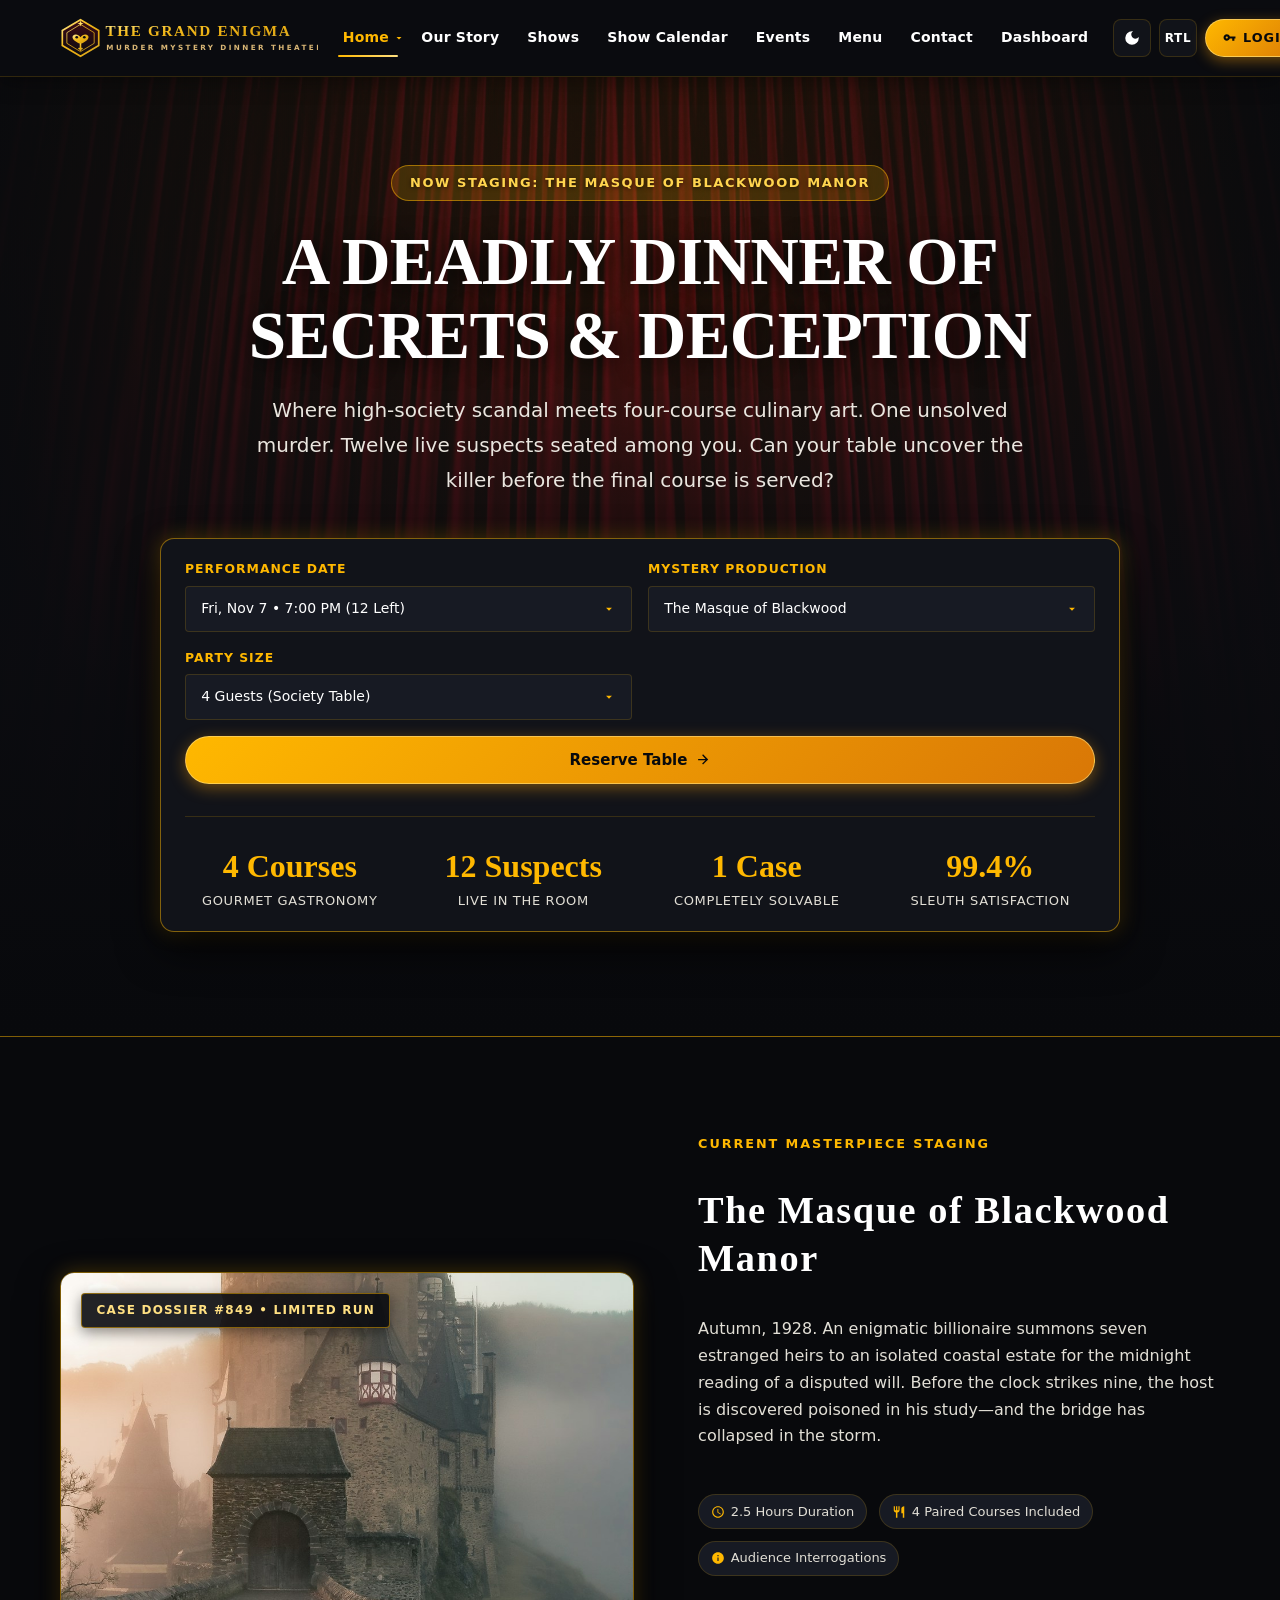
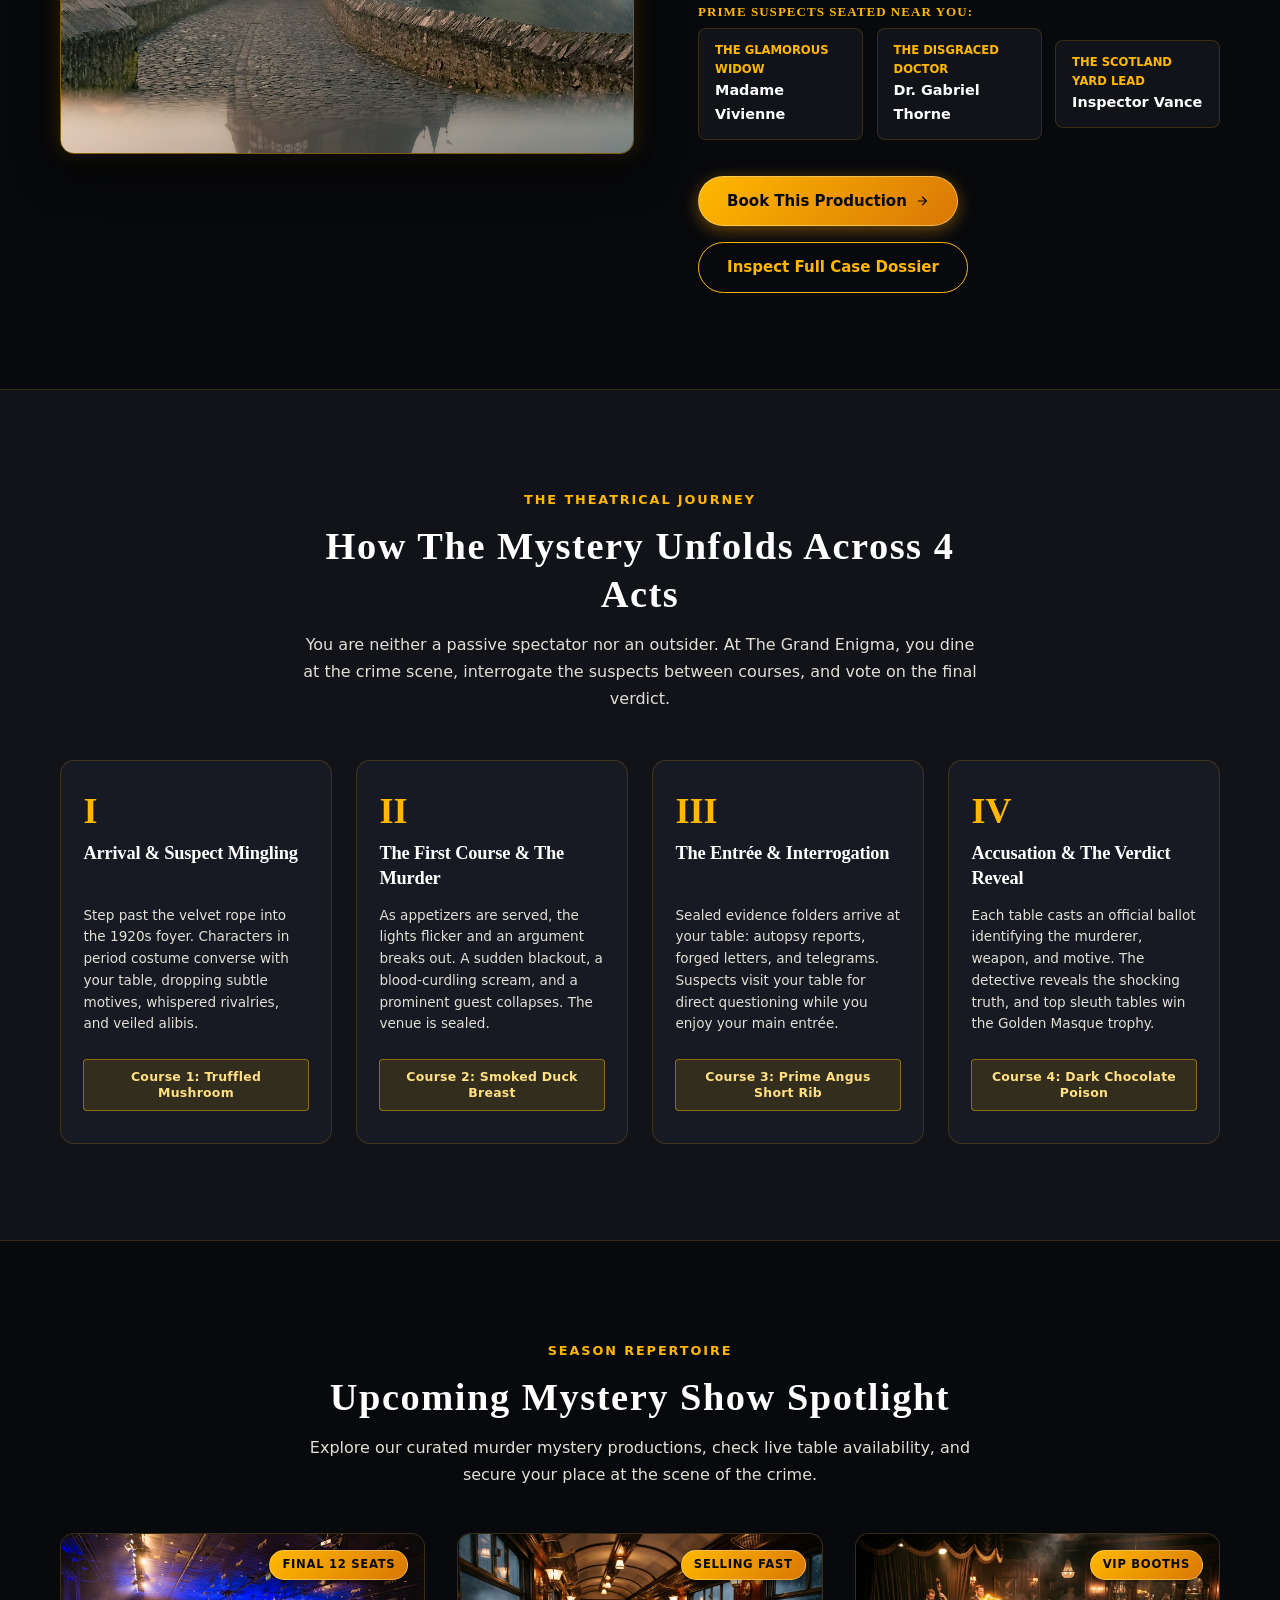
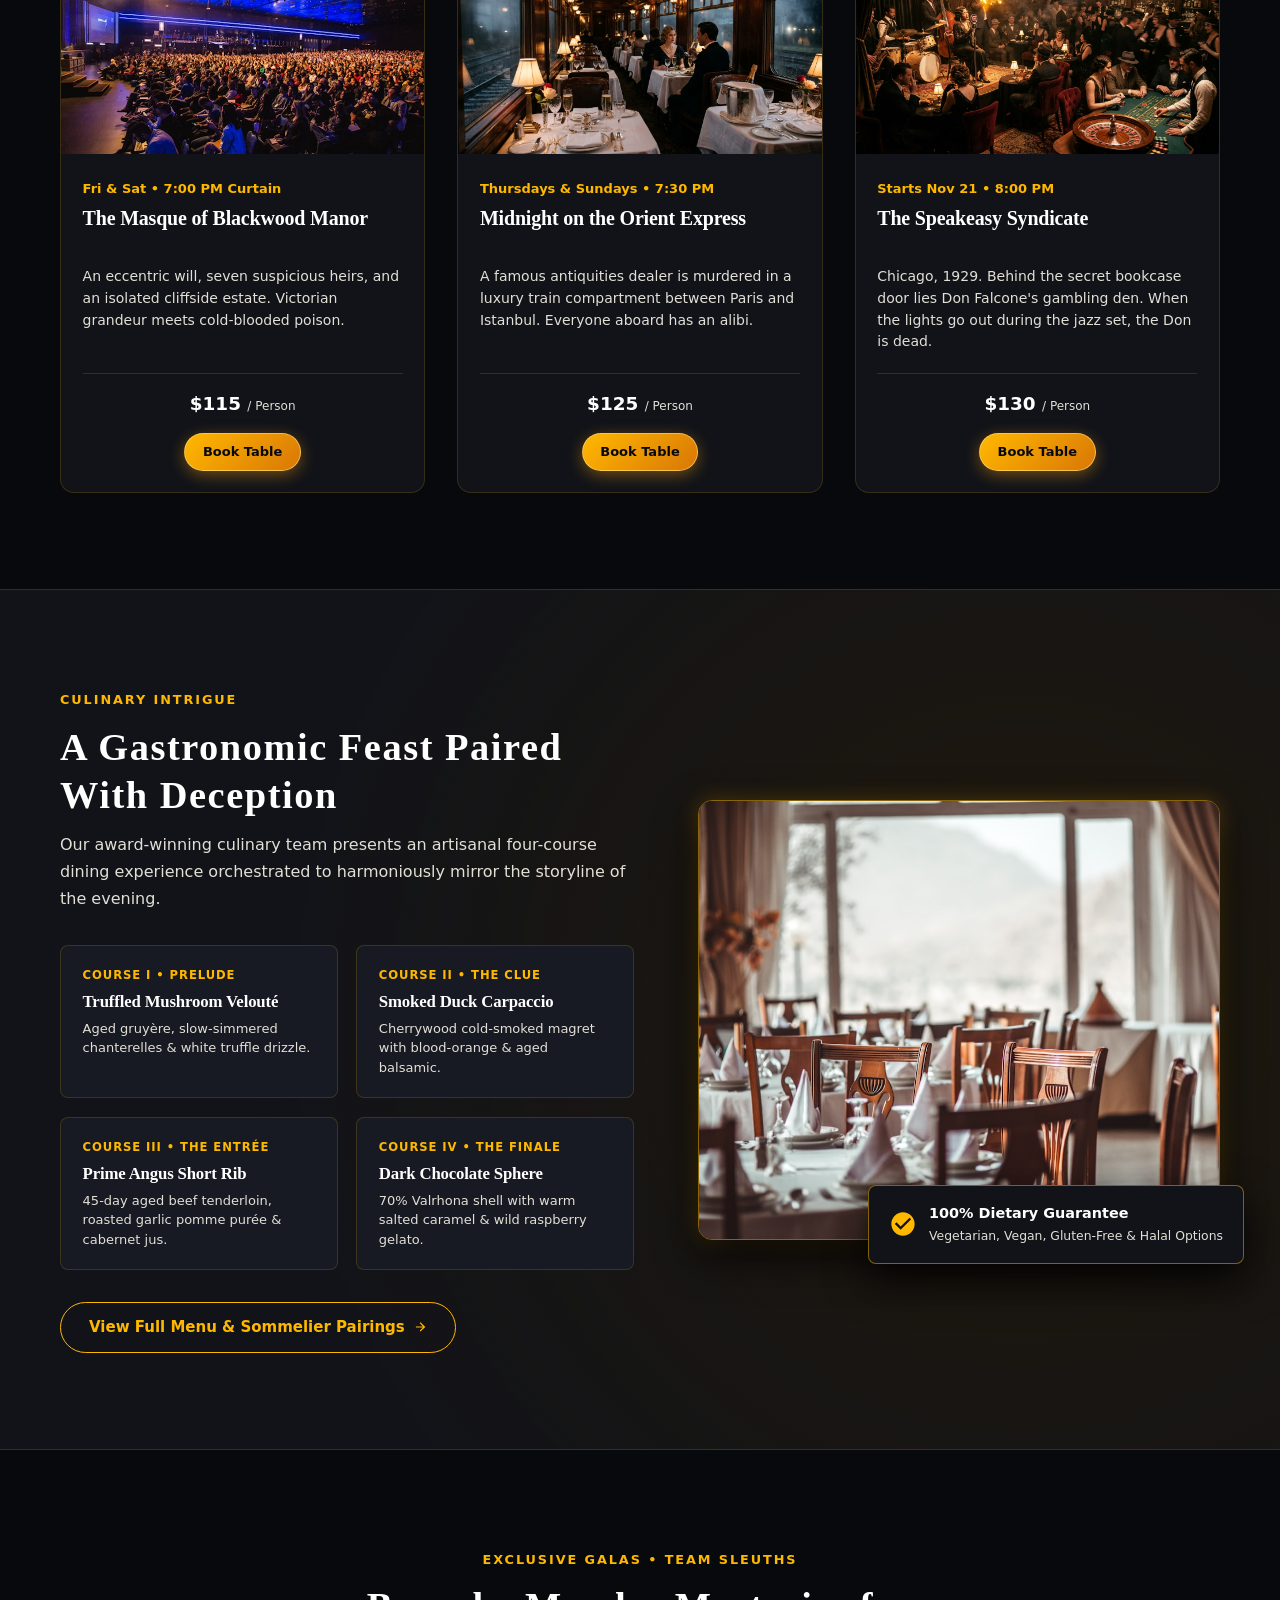
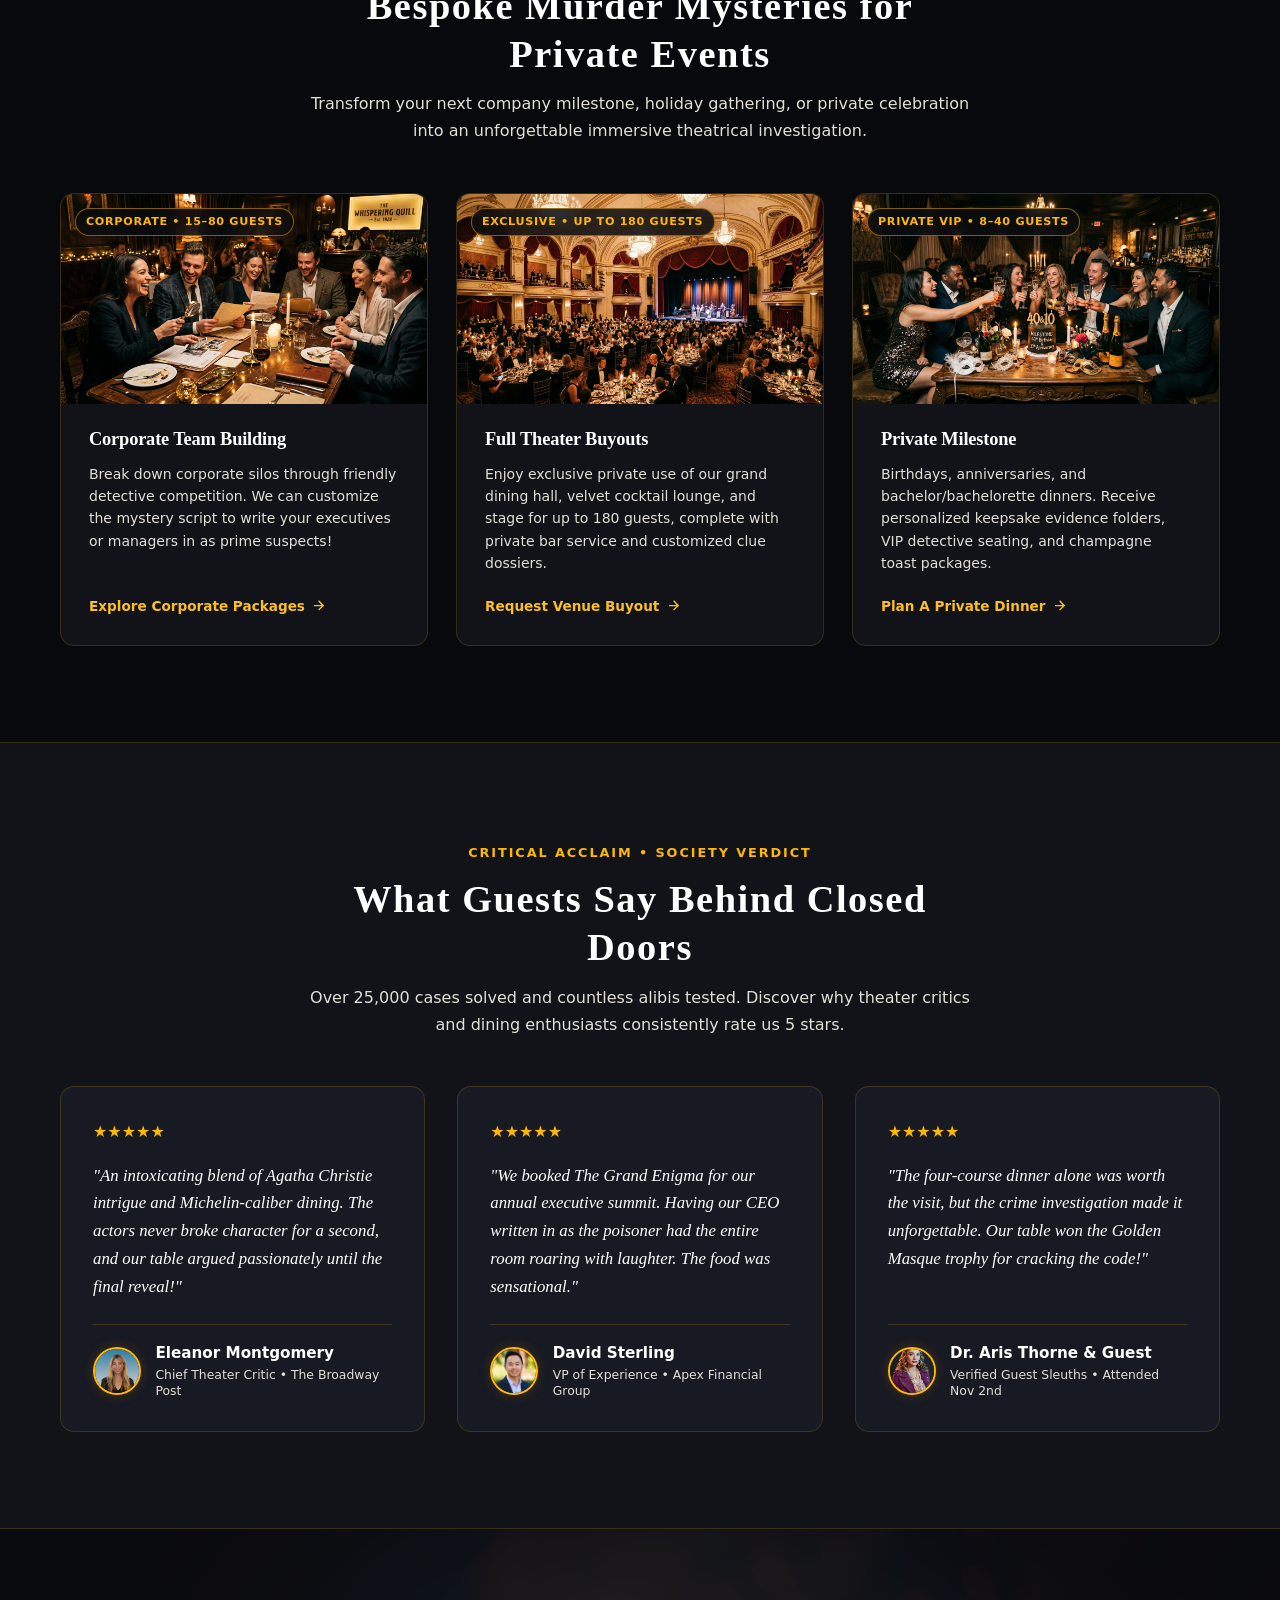
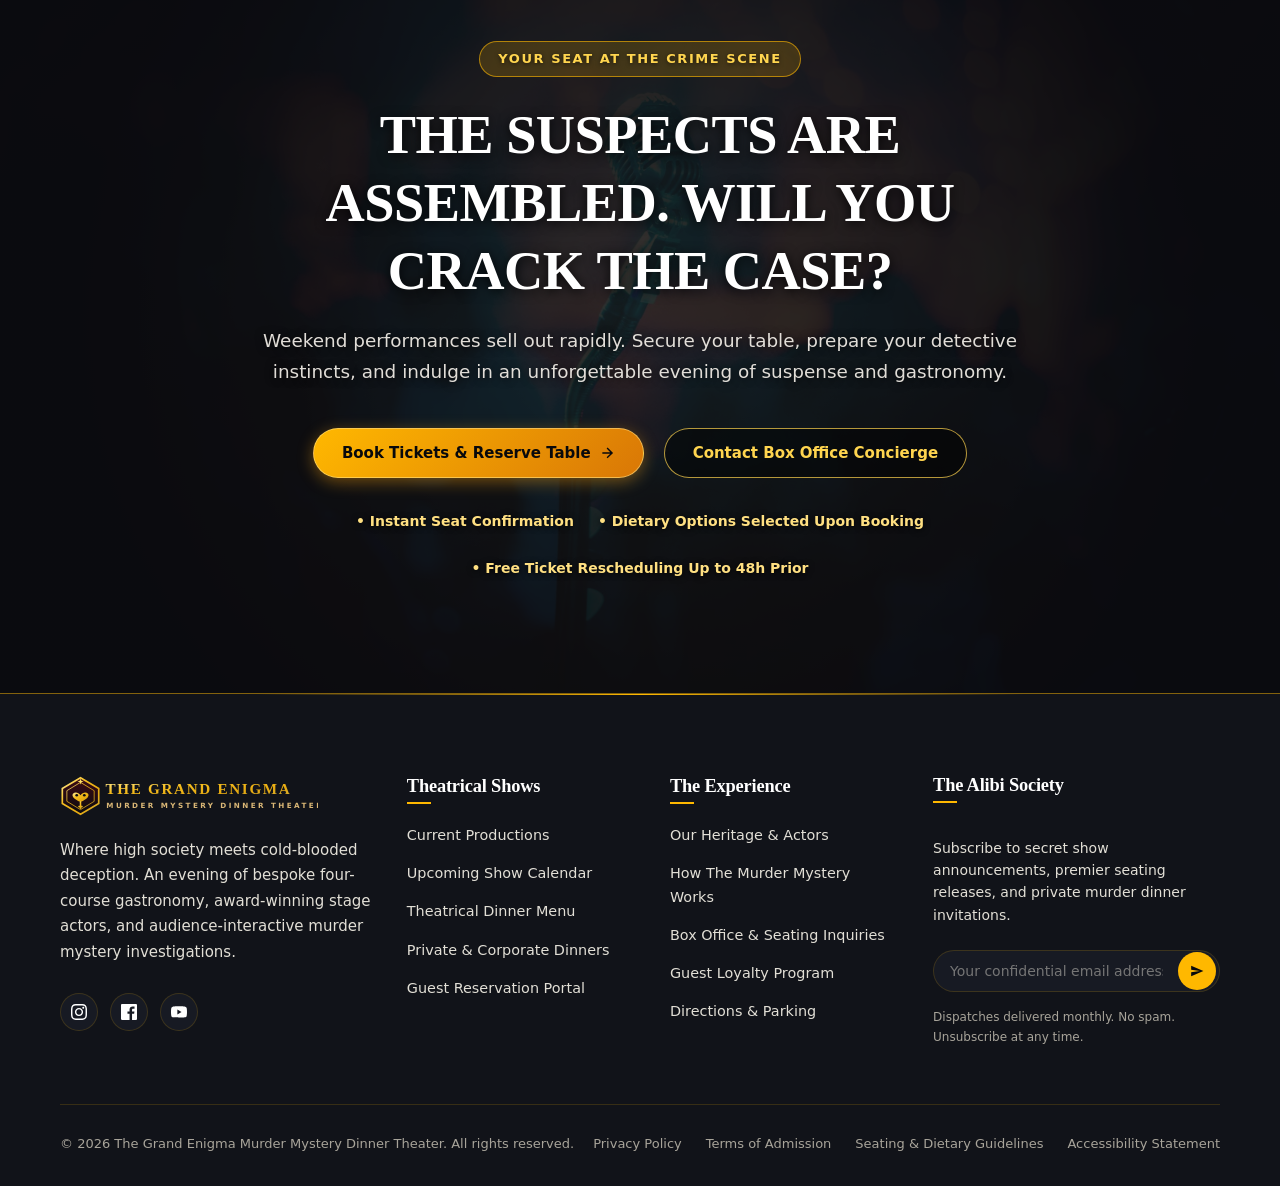
==== commit 4e9b4849: "first commit" ====
--- a/index.html
+++ b/index.html
@@ -842,13 +842,13 @@
           </p>
 
           <div class="final-cta-actions">
-            <a href="calendar.html" class="btn btn-primary" style="font-size: 1rem; padding: 0.85rem 2rem;">
+            <a href="calendar.html" class="btn btn-primary">
               <span>Book Tickets &amp; Reserve Table</span>
               <svg width="16" height="16" viewBox="0 0 24 24" fill="currentColor">
                 <path d="M5 13h11.86l-5.43 5.43 1.42 1.42L21.14 12l-8.29-8.29-1.42 1.42L16.86 11H5v2z" />
               </svg>
             </a>
-            <a href="contact.html" class="btn btn-outline-gold" style="font-size: 1rem; padding: 0.85rem 1.8rem;">
+            <a href="contact.html" class="btn btn-outline-gold">
               <span>Contact Box Office Concierge</span>
             </a>
           </div>
--- a/assets/css/style.css
+++ b/assets/css/style.css
@@ -219,31 +219,7 @@
   color: #111827;
 }
 
-/* Date input calendar icon styling (White in Dark Mode, Standard in Light Mode) */
-input[type="date"] {
-  color-scheme: dark;
-}
-
-input[type="date"]::-webkit-calendar-picker-indicator {
-  filter: invert(1) brightness(1.2);
-  cursor: pointer;
-  opacity: 0.92;
-  transition: opacity var(--transition-fast), transform var(--transition-fast);
-}
-
-input[type="date"]::-webkit-calendar-picker-indicator:hover {
-  opacity: 1;
-  transform: scale(1.08);
-}
-
-[data-theme="light"] input[type="date"] {
-  color-scheme: light;
-}
-
-[data-theme="light"] input[type="date"]::-webkit-calendar-picker-indicator {
-  filter: none;
-  opacity: 0.75;
-}
+/* Focus & Selection Utilities */
 
 :focus-visible {
   outline: 2px solid var(--accent-gold);
@@ -797,11 +773,16 @@
 
 .toggle-btn svg {
   display: block;
-  width: 17px;
-  height: 17px;
+  width: 18px;
+  height: 18px;
   margin: 0 auto;
   fill: currentColor;
   flex-shrink: 0;
+  transition: transform 0.25s ease;
+}
+
+.toggle-btn:hover svg {
+  transform: rotate(15deg) scale(1.08);
 }
 
 .rtl-toggle-text {
@@ -1824,10 +1805,13 @@
    -------------------------------------------------------------------------- */
 .home-hero {
   position: relative;
-  min-height: 86vh;
-  display: flex;
-  align-items: center;
-  padding: 5rem 0 4rem;
+  min-height: 100vh;
+  min-height: 100dvh;
+  display: flex;
+  align-items: center;
+  justify-content: center;
+  padding: 5.5rem 0 3.5rem;
+  box-sizing: border-box;
   background: radial-gradient(circle at 50% 20%, rgba(245, 158, 11, 0.16) 0%, rgba(8, 9, 12, 0.96) 70%),
               url('../images/hero/cinematic-stage.jpg') center/cover no-repeat;
   border-bottom: 1px solid var(--border-accent);
@@ -2774,13 +2758,13 @@
   margin-top: 2rem;
   font-size: 0.875rem;
   font-weight: 600;
-  color: rgba(255, 235, 185, 0.95) !important;
+  color: #FFE082 !important;
   display: flex;
   align-items: center;
   justify-content: center;
   gap: 1.5rem;
   flex-wrap: wrap;
-  text-shadow: 0 1px 6px rgba(0, 0, 0, 0.8);
+  text-shadow: 0 1px 6px rgba(0, 0, 0, 0.9);
 }
 
 @media (max-width: 768px) {
@@ -2830,10 +2814,13 @@
    -------------------------------------------------------------------------- */
 .h2-hero-section {
   position: relative;
-  min-height: 90vh;
-  display: flex;
-  align-items: center;
-  padding: 6rem 0 5rem;
+  min-height: 100vh;
+  min-height: 100dvh;
+  display: flex;
+  align-items: center;
+  justify-content: center;
+  padding: 5.5rem 0 3.5rem;
+  box-sizing: border-box;
   background: radial-gradient(circle at 20% 40%, rgba(245, 158, 11, 0.14) 0%, rgba(8, 9, 12, 0.96) 70%),
               url('../images/h2/h2_speakeasy_lounge.jpg') center/cover no-repeat;
   border-bottom: 1px solid var(--border-accent);
@@ -3096,6 +3083,22 @@
   gap: 1rem;
 }
 
+.case-board-top-tag {
+  font-family: 'Courier New', monospace;
+  font-size: 0.85rem;
+  color: var(--accent-gold);
+  font-weight: 700;
+  display: block;
+}
+
+.case-board-headline {
+  font-size: 1.25rem;
+  margin-top: 0.35rem;
+  color: #FFFFFF;
+  font-family: var(--font-display);
+  font-weight: 800;
+}
+
 .evidence-board-stamp {
   display: inline-flex;
   align-items: center;
@@ -3443,13 +3446,17 @@
   color: var(--text-primary);
   margin-bottom: 1rem;
   display: flex;
-  align-items: center;
+  align-items: flex-start;
   gap: 0.65rem;
+  line-height: 1.35;
+  word-break: break-word;
+  overflow-wrap: break-word;
 }
 
 .quiz-q-number {
   width: 26px;
   height: 26px;
+  min-width: 26px;
   border-radius: 50%;
   background: var(--accent-gold);
   color: #08090C;
@@ -3458,6 +3465,8 @@
   justify-content: center;
   font-size: 0.75rem;
   font-weight: 900;
+  flex-shrink: 0;
+  margin-top: 2px;
 }
 
 .quiz-options-grid {
@@ -3468,7 +3477,7 @@
 
 .quiz-radio-label {
   display: flex;
-  align-items: center;
+  align-items: flex-start;
   gap: 0.65rem;
   padding: 0.85rem 1rem;
   background: var(--bg-surface);
@@ -3477,7 +3486,17 @@
   color: var(--text-secondary);
   font-size: 0.875rem;
   cursor: pointer;
+  width: 100%;
+  max-width: 100%;
+  box-sizing: border-box;
   transition: all var(--transition-fast);
+}
+
+.quiz-radio-label span {
+  flex: 1;
+  min-width: 0;
+  line-height: 1.35;
+  word-break: break-word;
 }
 
 .quiz-radio-label input[type="radio"] {
@@ -3486,6 +3505,7 @@
   height: 17px;
   cursor: pointer;
   flex-shrink: 0;
+  margin-top: 2px;
 }
 
 .quiz-radio-label:hover {
@@ -3760,17 +3780,24 @@
   box-shadow: 0 4px 16px rgba(0, 0, 0, 0.4);
   position: relative;
   font-family: 'Courier New', Courier, monospace;
+  width: 100%;
+  max-width: 100%;
+  box-sizing: border-box;
 }
 
 .telegram-top-meta {
   display: flex;
   justify-content: space-between;
+  align-items: center;
+  flex-wrap: wrap;
+  gap: 0.35rem;
   font-size: 0.725rem;
   font-weight: 700;
   color: #6E5316;
   border-bottom: 1px dashed #A38545;
   padding-bottom: 0.5rem;
   margin-bottom: 0.75rem;
+  word-break: break-word;
 }
 
 .telegram-text {
@@ -3778,11 +3805,14 @@
   line-height: 1.5;
   color: #1A1A1A;
   margin-bottom: 0.75rem;
+  word-break: break-word;
+  overflow-wrap: break-word;
 }
 
 .telegram-footer {
   display: flex;
   align-items: center;
+  flex-wrap: wrap;
   gap: 0.85rem;
   margin-top: 0.5rem;
   border-top: 1px dashed rgba(163, 133, 69, 0.35);
@@ -3807,10 +3837,6 @@
   color: #121316;
   letter-spacing: 0.05em;
 }
-  text-align: right;
-  color: #222222;
-  letter-spacing: 0.04em;
-}
 
 /* --------------------------------------------------------------------------
    SECTION 8: The Final Curtain Countdown & Speakeasy Reservation Banner
@@ -3872,6 +3898,277 @@
   color: var(--text-secondary);
 }
 
+/* --------------------------------------------------------------------------
+   HOME 2 — COMPREHENSIVE HIGH-CONTRAST LIGHT MODE SYSTEM
+   -------------------------------------------------------------------------- */
+[data-theme="light"] .h2-hero-section {
+  background: radial-gradient(circle at 20% 40%, rgba(217, 119, 6, 0.08) 0%, rgba(248, 245, 238, 0.96) 70%),
+              url('../images/h2/h2_speakeasy_lounge.jpg') center/cover no-repeat;
+}
+
+[data-theme="light"] .h2-hero-section::before {
+  background: linear-gradient(90deg, rgba(248, 245, 238, 0.98) 0%, rgba(248, 245, 238, 0.94) 50%, rgba(248, 245, 238, 0.8) 100%);
+}
+
+[data-theme="light"] .h2-hero-title {
+  color: #111215 !important;
+  text-shadow: none !important;
+}
+
+[data-theme="light"] .h2-hero-lead {
+  color: #374151 !important;
+}
+
+[data-theme="light"] .h2-hero-tag {
+  background: rgba(217, 119, 6, 0.12);
+  border-color: #B45309;
+  color: #B45309;
+}
+
+[data-theme="light"] .h2-secret-passcode-box {
+  background: #FFFFFF !important;
+  border-color: #D97706;
+  box-shadow: 0 10px 30px rgba(0, 0, 0, 0.08), 0 0 15px rgba(217, 119, 6, 0.15);
+}
+
+[data-theme="light"] .h2-secret-passcode-box .passcode-label {
+  color: #B45309 !important;
+}
+
+[data-theme="light"] .h2-secret-passcode-box .passcode-hint {
+  color: #6B7280 !important;
+}
+
+[data-theme="light"] .h2-secret-passcode-box .passcode-input {
+  background: #F9F8F5 !important;
+  color: #111215 !important;
+  border-color: #D1D5DB !important;
+}
+
+[data-theme="light"] .h2-secret-passcode-box .passcode-input::placeholder {
+  color: #6B7280 !important;
+}
+
+[data-theme="light"] .case-board-cork {
+  background: radial-gradient(circle at 50% 50%, #FAF8F5 0%, #EFE9DE 100%);
+  border-color: #D97706;
+  box-shadow: inset 0 0 30px rgba(0, 0, 0, 0.06), 0 8px 24px rgba(0, 0, 0, 0.08);
+}
+
+[data-theme="light"] .case-board-top-tag {
+  color: #B45309 !important;
+}
+
+[data-theme="light"] .case-board-headline {
+  color: #111215 !important;
+}
+
+[data-theme="light"] .evidence-board-stamp {
+  border-color: #B45309;
+  color: #B45309;
+}
+
+[data-theme="light"] .chamber-row-card {
+  background: #FFFFFF;
+  border-color: #E5E7EB;
+  box-shadow: 0 4px 16px rgba(0, 0, 0, 0.06);
+}
+
+[data-theme="light"] .chamber-capacity-tag {
+  color: #B45309;
+}
+
+[data-theme="light"] .chamber-title {
+  color: #111215;
+}
+
+[data-theme="light"] .chamber-desc {
+  color: #4B5563;
+}
+
+[data-theme="light"] .chamber-feature-pill {
+  background: #F3F4F6;
+  border-color: #E5E7EB;
+  color: #374151;
+}
+
+[data-theme="light"] .tasting-tab-btn {
+  background: #FFFFFF;
+  border-color: #D1D5DB;
+  color: #374151;
+}
+
+[data-theme="light"] .tasting-tab-btn.active {
+  background: linear-gradient(135deg, #F59E0B 0%, #D97706 100%);
+  color: #000000;
+}
+
+[data-theme="light"] .tasting-panel-card {
+  background: #FFFFFF;
+  border-color: #D97706;
+  box-shadow: 0 10px 30px rgba(0, 0, 0, 0.08);
+}
+
+[data-theme="light"] .course-roman-tag {
+  color: #B45309;
+}
+
+[data-theme="light"] .tasting-dish-title {
+  color: #111215;
+}
+
+[data-theme="light"] .tasting-dish-desc {
+  color: #4B5563;
+}
+
+[data-theme="light"] .pairing-cocktail-box {
+  background: #F9F8F5;
+  border-color: #E5E7EB;
+  border-left-color: #B45309;
+}
+
+[data-theme="light"] .cocktail-label {
+  color: #B45309;
+}
+
+[data-theme="light"] .cocktail-name {
+  color: #111215;
+}
+
+[data-theme="light"] .cocktail-notes {
+  color: #4B5563;
+}
+
+[data-theme="light"] .quiz-container-box {
+  background: #FFFFFF;
+  border-color: #D97706;
+  box-shadow: 0 10px 30px rgba(0, 0, 0, 0.08);
+}
+
+[data-theme="light"] .quiz-q-title {
+  color: #111215;
+}
+
+[data-theme="light"] .quiz-q-number {
+  background: #B45309;
+  color: #FFFFFF;
+}
+
+[data-theme="light"] .quiz-result-card {
+  background: #F9F8F5;
+  border-color: #B45309;
+}
+
+[data-theme="light"] .quiz-result-title {
+  color: #B45309;
+}
+
+[data-theme="light"] .quiz-result-desc {
+  color: #374151;
+}
+
+[data-theme="light"] .membership-card {
+  background: #FFFFFF;
+  border-color: #E5E7EB;
+  box-shadow: 0 4px 16px rgba(0, 0, 0, 0.06);
+}
+
+[data-theme="light"] .membership-card.featured {
+  background: #FFFDF9;
+  border-color: #D97706;
+  box-shadow: 0 12px 36px rgba(217, 119, 6, 0.18);
+}
+
+[data-theme="light"] .membership-tier {
+  color: #111215;
+}
+
+[data-theme="light"] .membership-price {
+  color: #B45309;
+}
+
+[data-theme="light"] .membership-price span {
+  color: #6B7280;
+}
+
+[data-theme="light"] .membership-perk-item {
+  color: #374151;
+}
+
+[data-theme="light"] .membership-perk-item svg {
+  fill: #B45309;
+}
+
+[data-theme="light"] .whisper-lead-card {
+  background: #FFFFFF;
+  border-color: #D97706;
+  box-shadow: 0 8px 24px rgba(0, 0, 0, 0.08);
+}
+
+[data-theme="light"] .whisper-critic-tag {
+  color: #B45309;
+}
+
+[data-theme="light"] .whisper-quote {
+  color: #111215;
+}
+
+[data-theme="light"] .whisper-author-row {
+  border-top-color: #E5E7EB;
+}
+
+[data-theme="light"] .whisper-author-name {
+  color: #111215;
+}
+
+[data-theme="light"] .whisper-author-title {
+  color: #B45309;
+}
+
+[data-theme="light"] .h2-countdown-cta {
+  background: radial-gradient(circle at 50% 50%, rgba(217, 119, 6, 0.12) 0%, rgba(248, 245, 238, 0.98) 75%),
+              url('../images/h2/h2_speakeasy_lounge.jpg') center/cover no-repeat;
+}
+
+[data-theme="light"] .h2-countdown-cta::before {
+  background: rgba(248, 245, 238, 0.92);
+}
+
+[data-theme="light"] .h2-countdown-inner .home-hero-title {
+  color: #111215 !important;
+  text-shadow: none !important;
+}
+
+[data-theme="light"] .h2-countdown-inner .home-hero-lead {
+  color: #374151 !important;
+}
+
+[data-theme="light"] .h2-countdown-inner .countdown-unit-box {
+  background: #FFFFFF;
+  border-color: #D97706;
+  box-shadow: 0 4px 16px rgba(0, 0, 0, 0.08), 0 0 10px rgba(217, 119, 6, 0.15);
+}
+
+[data-theme="light"] .h2-countdown-inner .countdown-digit {
+  color: #B45309;
+}
+
+[data-theme="light"] .h2-countdown-inner .countdown-unit-label {
+  color: #6B7280;
+}
+
+[data-theme="light"] .h2-countdown-inner .final-cta-features,
+[data-theme="light"] .final-cta-features {
+  color: #1F2937 !important;
+  text-shadow: none !important;
+}
+
+[data-theme="light"] .h2-countdown-inner .final-cta-features span,
+[data-theme="light"] .final-cta-features span {
+  color: #1F2937 !important;
+  text-shadow: none !important;
+}
+
 @keyframes fadeIn {
   from { opacity: 0; transform: translateY(10px); }
   to { opacity: 1; transform: translateY(0); }
@@ -3886,35 +4183,61 @@
    -------------------------------------------------------------------------- */
 .shows-hero-section {
   position: relative;
-  padding: 5.5rem 0 4.5rem;
-  background: radial-gradient(circle at 20% 30%, rgba(245, 189, 31, 0.08) 0%, transparent 60%),
-              radial-gradient(circle at 80% 40%, rgba(245, 158, 11, 0.06) 0%, transparent 50%),
-              linear-gradient(180deg, rgba(8, 9, 12, 0.98) 0%, var(--bg-body) 100%);
+  min-height: 540px;
+  display: flex;
+  align-items: center;
+  justify-content: center;
+  padding: 6.5rem 0 4rem;
+  box-sizing: border-box;
+  background-color: var(--bg-surface);
+  background-image: linear-gradient(180deg, rgba(8, 9, 12, 0.88) 0%, rgba(8, 9, 12, 0.96) 100%),
+                    url('../images/shows/shows_hero_repertoire.jpg');
+  background-size: cover;
+  background-position: center;
+  border-bottom: 1px solid var(--border-subtle);
   overflow: hidden;
 }
 
 [data-theme="light"] .shows-hero-section {
-  background: radial-gradient(circle at 20% 30%, rgba(217, 119, 6, 0.08) 0%, transparent 60%),
-              radial-gradient(circle at 80% 40%, rgba(180, 83, 9, 0.05) 0%, transparent 50%),
-              linear-gradient(180deg, #F3EFE8 0%, var(--bg-body) 100%);
-}
-
-.shows-hero-grid {
-  display: grid;
-  grid-template-columns: 1.1fr 0.9fr;
-  gap: 3.5rem;
-  align-items: stretch;
-}
-
-.shows-hero-content-col {
-  display: flex;
-  flex-direction: column;
+  background-image: linear-gradient(180deg, rgba(248, 245, 238, 0.92) 0%, rgba(248, 245, 238, 0.98) 100%),
+                    url('../images/shows/shows_hero_repertoire.jpg');
+}
+
+.shows-hero-content {
+  text-align: center;
+  max-width: 900px;
+  margin: 0 auto 3.5rem;
+}
+
+.shows-hero-badge {
+  display: inline-flex;
+  align-items: center;
   justify-content: center;
+  gap: 0.5rem;
+  padding: 0.4rem 1.15rem;
+  border-radius: var(--border-radius-full);
+  background: rgba(217, 119, 6, 0.12);
+  border: 1px solid var(--accent-gold);
+  color: var(--color-gold-bright);
+  font-size: 0.8rem;
+  font-weight: 700;
+  letter-spacing: 0.08em;
+  text-transform: uppercase;
+  margin-bottom: 1.5rem;
+  max-width: 100%;
+  box-sizing: border-box;
+  text-align: center;
+}
+
+[data-theme="light"] .shows-hero-badge {
+  color: #92400E;
+  background: rgba(217, 119, 6, 0.14);
+  border-color: #B45309;
 }
 
 .shows-hero-title {
   font-family: var(--font-display);
-  font-size: clamp(2.3rem, 4.5vw, 3.8rem);
+  font-size: clamp(2.4rem, 4.5vw, 3.8rem);
   font-weight: 800;
   line-height: 1.15;
   color: var(--text-primary);
@@ -3935,132 +4258,139 @@
 }
 
 .shows-hero-lead {
-  font-size: 1.05rem;
+  font-size: 1.125rem;
   color: var(--text-secondary);
   line-height: 1.7;
-  margin-bottom: 1.75rem;
-  max-width: 580px;
-}
-
-.shows-hero-actions {
+  max-width: 820px;
+  margin-left: auto;
+  margin-right: auto;
+}
+
+.shows-hero-actions,
+.cal-hero-actions,
+.events-hero-actions,
+.story-hero-actions,
+.contact-hero-actions {
   display: flex;
   flex-wrap: wrap;
   align-items: center;
+  justify-content: center;
   gap: 1rem;
-  margin-bottom: 1.75rem;
-}
-
-/* Quick Jump Production Pills */
-.shows-quick-jump-wrap {
-  display: flex;
-  align-items: center;
-  flex-wrap: wrap;
-  gap: 0.65rem;
-  margin-top: auto;
-  padding: 0.75rem 1rem;
-  background: var(--bg-surface-alt);
-  border: 1px solid var(--border-subtle);
-  border-radius: var(--border-radius-md);
-}
-
-.shows-jump-label {
-  font-size: 0.75rem;
-  font-weight: 700;
-  text-transform: uppercase;
-  letter-spacing: 0.08em;
-  color: var(--text-muted);
-}
-
-.shows-jump-pills {
-  display: flex;
-  align-items: center;
-  flex-wrap: wrap;
-  gap: 0.5rem;
-}
-
-.shows-jump-pill {
-  font-size: 0.785rem;
-  font-weight: 600;
-  color: var(--accent-gold);
+  margin-top: 1.75rem;
+}
+
+/* Universal Subpage Hero Stats Ribbon (Menu Reference Standard) */
+.shows-filter-ribbon-wrap,
+.cal-filter-ribbon-wrap,
+.events-filter-ribbon-wrap,
+.menu-filter-ribbon-wrap,
+.story-filter-ribbon-wrap,
+.contact-filter-ribbon-wrap {
   background: var(--bg-surface);
-  border: 1px solid var(--border-subtle);
-  padding: 0.3rem 0.75rem;
-  border-radius: var(--border-radius-full);
-  text-decoration: none !important;
-  transition: all var(--transition-fast);
-}
-
-.shows-jump-pill:hover {
-  background: var(--color-gold-main);
-  border-color: var(--color-gold-bright);
-  color: #08090C;
-  transform: translateY(-2px);
-  box-shadow: var(--shadow-gold);
-}
-
-[data-theme="light"] .shows-jump-pill {
-  color: #B45309;
-}
-
-[data-theme="light"] .shows-jump-pill:hover {
-  background: #B45309;
-  border-color: #78350F;
-  color: #FFFFFF;
-}
-
-/* Season Stats Ribbon (Full Container Width) */
-.season-stats-ribbon {
+  border: 1px solid var(--border-accent);
+  border-radius: var(--border-radius-lg);
+  padding: 1.25rem 2rem;
+  box-shadow: var(--shadow-lg), var(--shadow-gold);
+  max-width: 1050px;
+  margin: 0 auto;
+}
+
+[data-theme="light"] .shows-filter-ribbon-wrap,
+[data-theme="light"] .cal-filter-ribbon-wrap,
+[data-theme="light"] .events-filter-ribbon-wrap,
+[data-theme="light"] .menu-filter-ribbon-wrap,
+[data-theme="light"] .story-filter-ribbon-wrap,
+[data-theme="light"] .contact-filter-ribbon-wrap {
+  background: #FFFFFF;
+  border-color: #D97706;
+  box-shadow: var(--shadow-lg), 0 0 24px rgba(217, 119, 6, 0.18);
+}
+
+.shows-chef-strip,
+.cal-chef-strip,
+.events-chef-strip,
+.menu-chef-strip,
+.story-chef-strip,
+.contact-chef-strip {
   display: grid;
   grid-template-columns: repeat(4, 1fr);
-  gap: 1rem;
-  padding: 1.35rem 1.75rem;
-  background: var(--bg-surface);
-  border: 1px solid var(--border-subtle);
-  border-radius: var(--border-radius-md);
-  box-shadow: var(--shadow-sm);
-  margin-top: 3.5rem;
-  width: 100%;
-}
-
-.stat-ribbon-item {
-  border-right: 1px solid var(--border-subtle);
-  padding-right: 0.75rem;
-}
-
-.stat-ribbon-item:last-child {
-  border-right: none;
-  padding-right: 0;
-}
-
-[dir="rtl"] .stat-ribbon-item {
-  border-right: none;
-  border-left: 1px solid var(--border-subtle);
-  padding-right: 0;
-  padding-left: 0.75rem;
-}
-
-[dir="rtl"] .stat-ribbon-item:last-child {
-  border-left: none;
-}
-
-.stat-ribbon-val {
+  gap: 1.5rem;
+  margin-top: 0;
+  padding-top: 0;
+  border-top: none;
+}
+
+.shows-chef-item,
+.cal-chef-item,
+.events-chef-item,
+.menu-chef-item,
+.story-chef-item,
+.contact-chef-item {
+  display: flex;
+  align-items: center;
+  gap: 0.75rem;
+}
+
+.shows-chef-icon,
+.cal-chef-icon,
+.events-chef-icon,
+.menu-chef-icon,
+.story-chef-icon,
+.contact-chef-icon {
+  width: 38px;
+  height: 38px;
+  border-radius: 8px;
+  background: rgba(217, 119, 6, 0.12);
+  border: 1px solid var(--border-accent);
+  display: flex;
+  align-items: center;
+  justify-content: center;
+  color: var(--accent-gold);
+  flex-shrink: 0;
+}
+
+[data-theme="light"] .shows-chef-icon,
+[data-theme="light"] .cal-chef-icon,
+[data-theme="light"] .events-chef-icon,
+[data-theme="light"] .menu-chef-icon,
+[data-theme="light"] .story-chef-icon,
+[data-theme="light"] .contact-chef-icon {
+  background: rgba(217, 119, 6, 0.15);
+  color: #B45309;
+}
+
+.shows-chef-icon svg,
+.cal-chef-icon svg,
+.events-chef-icon svg,
+.menu-chef-icon svg,
+.story-chef-icon svg,
+.contact-chef-icon svg {
+  width: 18px;
+  height: 18px;
+  fill: currentColor;
+}
+
+.shows-chef-title,
+.cal-chef-title,
+.events-chef-title,
+.menu-chef-title,
+.story-chef-title,
+.contact-chef-title {
   font-family: var(--font-display);
-  font-size: 1.5rem;
-  font-weight: 800;
-  color: var(--accent-gold);
-  line-height: 1.2;
-}
-
-[data-theme="light"] .stat-ribbon-val {
-  color: #B45309;
-}
-
-.stat-ribbon-lbl {
+  font-size: 1.05rem;
+  font-weight: 700;
+  color: var(--text-primary);
+  line-height: 1.15;
+}
+
+.shows-chef-desc,
+.cal-chef-desc,
+.events-chef-desc,
+.menu-chef-desc,
+.story-chef-desc,
+.contact-chef-desc {
   font-size: 0.75rem;
   color: var(--text-muted);
-  text-transform: uppercase;
-  letter-spacing: 0.06em;
-  font-weight: 600;
 }
 
 /* Hero Media Card (Even Height) */
@@ -4121,9 +4451,51 @@
   gap: 1rem;
 }
 
+.shows-live-badge-content {
+  display: flex;
+  align-items: center;
+  gap: 0.75rem;
+  min-width: 0;
+}
+
+.shows-live-badge-text {
+  min-width: 0;
+}
+
+.shows-live-badge-title {
+  font-size: 0.85rem;
+  font-weight: 800;
+  color: var(--text-primary);
+  line-height: 1.3;
+}
+
+.shows-live-badge-sub {
+  font-size: 0.75rem;
+  color: var(--text-muted);
+  line-height: 1.3;
+}
+
+.shows-live-book-btn {
+  padding: 0.5rem 1.15rem !important;
+  font-size: 0.8rem !important;
+  white-space: nowrap !important;
+  flex-shrink: 0 !important;
+  display: inline-flex !important;
+  align-items: center !important;
+  justify-content: center !important;
+}
+
 [data-theme="light"] .shows-live-badge-card {
   background: rgba(255, 255, 255, 0.95);
   border-color: rgba(217, 119, 6, 0.4);
+}
+
+[data-theme="light"] .shows-live-badge-title {
+  color: #111215;
+}
+
+[data-theme="light"] .shows-live-badge-sub {
+  color: #6B7280;
 }
 
 .live-pulse-dot {
@@ -5023,6 +5395,26 @@
 }
 
 @media (max-width: 640px) {
+  .shows-live-badge-card {
+    position: static !important;
+    margin: 1rem auto 0 !important;
+    width: 100% !important;
+    box-sizing: border-box !important;
+    gap: 0.75rem !important;
+    padding: 0.85rem 1rem !important;
+    flex-wrap: wrap !important;
+    align-items: center !important;
+  }
+  .shows-live-badge-content {
+    flex: 1 1 auto !important;
+    min-width: 0 !important;
+  }
+  .shows-live-book-btn {
+    flex: 0 0 auto !important;
+    white-space: nowrap !important;
+    padding: 0.5rem 1.15rem !important;
+    font-size: 0.82rem !important;
+  }
   .shows-productions-grid {
     grid-template-columns: 1fr;
     max-width: 440px;
@@ -5073,7 +5465,12 @@
    -------------------------------------------------------------------------- */
 .cal-hero-section {
   position: relative;
-  padding: 8rem 0 5rem;
+  min-height: 540px;
+  display: flex;
+  align-items: center;
+  justify-content: center;
+  padding: 6.5rem 0 4rem;
+  box-sizing: border-box;
   background-color: var(--bg-surface);
   background-image: linear-gradient(180deg, rgba(10, 11, 15, 0.88) 0%, rgba(10, 11, 15, 0.95) 100%),
                     url('../images/calendar/calendar_hero_boxoffice.jpg');
@@ -6329,50 +6726,37 @@
    -------------------------------------------------------------------------- */
 .events-hero-section {
   position: relative;
-  padding: 8.5rem 0 5.5rem;
+  min-height: 540px;
+  display: flex;
+  align-items: center;
+  justify-content: center;
+  padding: 6.5rem 0 4rem;
+  box-sizing: border-box;
   background-color: var(--bg-surface);
-  background-image: radial-gradient(circle at 85% 25%, rgba(217, 119, 6, 0.09) 0%, transparent 60%),
-                    linear-gradient(180deg, rgba(10, 11, 15, 0.93) 0%, rgba(10, 11, 15, 0.98) 100%);
+  background-image: linear-gradient(180deg, rgba(10, 11, 15, 0.88) 0%, rgba(10, 11, 15, 0.96) 100%),
+                    url('../images/events/events_hero_corporate.jpg');
+  background-size: cover;
+  background-position: center;
   border-bottom: 1px solid var(--border-subtle);
   overflow: hidden;
 }
 
 [data-theme="light"] .events-hero-section {
-  background-image: radial-gradient(circle at 85% 25%, rgba(217, 119, 6, 0.08) 0%, transparent 60%),
-                    linear-gradient(180deg, rgba(248, 245, 238, 0.94) 0%, rgba(248, 245, 238, 0.99) 100%);
-}
-
-.events-hero-grid {
-  display: grid;
-  grid-template-columns: 1.15fr 0.85fr;
-  gap: 3.5rem;
-  align-items: center;
-}
-
-.events-hero-left {
-  display: flex;
-  flex-direction: column;
-}
-
-.events-badge-dot {
-  width: 7px;
-  height: 7px;
-  border-radius: 50%;
-  background: var(--accent-gold);
-  box-shadow: 0 0 8px var(--accent-gold);
-  display: inline-block;
-  animation: pulse-dot 2s infinite ease-in-out;
-}
-
-@keyframes pulse-dot {
-  0%, 100% { opacity: 1; transform: scale(1); }
-  50% { opacity: 0.35; transform: scale(0.75); }
+  background-image: linear-gradient(180deg, rgba(248, 245, 238, 0.92) 0%, rgba(248, 245, 238, 0.98) 100%),
+                    url('../images/events/events_hero_corporate.jpg');
+}
+
+.events-hero-content {
+  text-align: center;
+  max-width: 900px;
+  margin: 0 auto;
 }
 
 .events-hero-badge {
   display: inline-flex;
   align-items: center;
-  gap: 0.55rem;
+  justify-content: center;
+  gap: 0.5rem;
   padding: 0.4rem 1.15rem;
   border-radius: var(--border-radius-full);
   background: rgba(217, 119, 6, 0.12);
@@ -6380,10 +6764,12 @@
   color: var(--color-gold-bright);
   font-size: 0.8rem;
   font-weight: 700;
-  letter-spacing: 0.12em;
+  letter-spacing: 0.08em;
   text-transform: uppercase;
-  margin-bottom: 1.25rem;
-  align-self: flex-start;
+  margin-bottom: 1.5rem;
+  max-width: 100%;
+  box-sizing: border-box;
+  text-align: center;
 }
 
 [data-theme="light"] .events-hero-badge {
@@ -6394,380 +6780,100 @@
 
 .events-hero-title {
   font-family: var(--font-display);
-  font-size: clamp(2.2rem, 3.8vw, 3.4rem);
+  font-size: clamp(2.4rem, 4.5vw, 3.8rem);
   font-weight: 800;
   line-height: 1.15;
   color: var(--text-primary);
-  margin-bottom: 1.15rem;
-  letter-spacing: -0.01em;
+  margin-bottom: 1.25rem;
 }
 
 .events-hero-lead {
-  font-size: 1.05rem;
+  font-size: 1.125rem;
   color: var(--text-secondary);
   line-height: 1.7;
-  margin-bottom: 2rem;
-  max-width: 620px;
-}
-
-/* Quick Proposal Inquiry Bar */
-.events-inquiry-bar-wrap {
-  background: var(--bg-surface-alt);
+  max-width: 820px;
+  margin-left: auto;
+  margin-right: auto;
+}
+
+.events-hero-actions {
+  display: flex;
+  flex-wrap: wrap;
+  align-items: center;
+  justify-content: center;
+  gap: 1rem;
+  margin-top: 1.75rem;
+}
+
+/* Events Corporate Trust Ribbon */
+.events-filter-ribbon-wrap {
+  background: var(--bg-surface);
   border: 1px solid var(--border-accent);
-  border-radius: var(--border-radius-md);
-  padding: 1.5rem 1.75rem;
-  box-shadow: var(--shadow-lg), 0 0 25px rgba(217, 119, 6, 0.12);
-  margin-bottom: 2rem;
-}
-
-[data-theme="light"] .events-inquiry-bar-wrap {
+  border-radius: var(--border-radius-lg);
+  padding: 1.25rem 2rem;
+  box-shadow: var(--shadow-lg), var(--shadow-gold);
+  max-width: 1050px;
+  margin: 0 auto;
+}
+
+[data-theme="light"] .events-filter-ribbon-wrap {
   background: #FFFFFF;
   border-color: #D97706;
-  box-shadow: var(--shadow-md), 0 0 20px rgba(217, 119, 6, 0.15);
-}
-
-.events-inquiry-header {
-  display: flex;
-  justify-content: space-between;
-  align-items: center;
-  margin-bottom: 1.25rem;
-  padding-bottom: 0.85rem;
-  border-bottom: 1px solid var(--border-subtle);
-  flex-wrap: wrap;
-  gap: 0.5rem;
-}
-
-.events-inquiry-title {
-  display: flex;
-  align-items: center;
-  gap: 0.5rem;
-  font-family: var(--font-display);
-  font-size: 0.95rem;
-  font-weight: 700;
-  color: var(--text-primary);
-}
-
-.events-inquiry-title svg {
-  color: var(--accent-gold);
-}
-
-[data-theme="light"] .events-inquiry-title svg {
-  color: #B45309;
-}
-
-.events-inquiry-sub {
-  font-size: 0.775rem;
-  color: var(--accent-gold);
-  font-weight: 600;
-}
-
-[data-theme="light"] .events-inquiry-sub {
-  color: #92400E;
-}
-
-.events-inquiry-grid {
+  box-shadow: var(--shadow-lg), 0 0 24px rgba(217, 119, 6, 0.18);
+}
+
+.events-chef-strip {
   display: grid;
-  grid-template-columns: repeat(3, minmax(0, 1fr));
-  gap: 0.85rem;
-  align-items: flex-end;
-}
-
-.events-inquiry-field {
-  display: flex;
-  flex-direction: column;
-  gap: 0.4rem;
-  min-width: 0;
-}
-
-.events-inquiry-label {
-  font-size: 0.725rem;
-  font-weight: 700;
-  text-transform: uppercase;
-  letter-spacing: 0.08em;
-  color: var(--accent-gold);
-  white-space: nowrap;
-}
-
-[data-theme="light"] .events-inquiry-label {
-  color: #92400E;
-}
-
-.events-inquiry-select,
-.events-inquiry-input {
-  width: 100%;
-  min-width: 0;
-  box-sizing: border-box;
-  padding: 0.65rem 0.65rem;
-  background-color: var(--bg-surface);
-  border: 1px solid var(--border-subtle);
-  border-radius: var(--border-radius-sm);
-  color: var(--text-primary);
-  font-size: 0.825rem;
-  font-family: inherit;
-  text-overflow: ellipsis;
-  transition: var(--transition-fast);
-}
-
-[data-theme="light"] .events-inquiry-select,
-[data-theme="light"] .events-inquiry-input {
-  background-color: #F9F8F5;
-  color: #111215;
-  border-color: #D1D5DB;
-}
-
-.events-inquiry-select:focus,
-.events-inquiry-input:focus {
-  outline: none;
-  border-color: var(--accent-gold);
-  box-shadow: 0 0 0 3px rgba(217, 119, 6, 0.2);
-}
-
-.events-inquiry-action {
-  grid-column: 1 / -1;
-  margin-top: 0.35rem;
-  display: flex;
-  align-items: center;
-}
-
-.events-hero-submit-btn {
-  width: 100%;
-  height: 46px;
-  display: inline-flex;
-  align-items: center;
-  justify-content: center;
-  gap: 0.5rem;
-  font-size: 0.875rem;
-  font-weight: 700;
-  white-space: nowrap;
-  padding: 0 1.25rem;
-}
-
-/* Trust Ribbon */
-.events-trust-strip {
-  display: grid;
-  grid-template-columns: repeat(2, 1fr);
-  gap: 0.85rem;
-  margin-top: 1.5rem;
-  align-items: stretch;
-  width: 100%;
-}
-
-.events-trust-item {
-  display: flex;
-  align-items: flex-start;
+  grid-template-columns: repeat(4, 1fr);
+  gap: 1.5rem;
+  margin-top: 0;
+  padding-top: 0;
+  border-top: none;
+}
+
+.events-chef-item {
+  display: flex;
+  align-items: center;
   gap: 0.75rem;
-  background: rgba(217, 119, 6, 0.04);
-  border: 1px solid rgba(217, 119, 6, 0.15);
-  padding: 0.75rem 0.85rem;
-  border-radius: var(--border-radius-md);
-  transition: transform var(--transition-fast), border-color var(--transition-fast);
-}
-
-.events-trust-item:hover {
-  transform: translateY(-2px);
-  border-color: var(--border-accent);
-}
-
-[data-theme="light"] .events-trust-item {
-  background: rgba(217, 119, 6, 0.06);
-  border-color: rgba(180, 83, 9, 0.2);
-}
-
-.events-trust-icon {
-  width: 36px;
-  height: 36px;
+}
+
+.events-chef-icon {
+  width: 38px;
+  height: 38px;
   border-radius: 8px;
-  background: rgba(217, 119, 6, 0.15);
+  background: rgba(217, 119, 6, 0.12);
   border: 1px solid var(--border-accent);
   display: flex;
   align-items: center;
   justify-content: center;
   color: var(--accent-gold);
   flex-shrink: 0;
-  margin-top: 2px;
-}
-
-[data-theme="light"] .events-trust-icon {
-  background: rgba(217, 119, 6, 0.18);
+}
+
+[data-theme="light"] .events-chef-icon {
+  background: rgba(217, 119, 6, 0.15);
   color: #B45309;
 }
 
-.events-trust-icon svg {
-  width: 17px;
-  height: 17px;
+.events-chef-icon svg {
+  width: 18px;
+  height: 18px;
   fill: currentColor;
 }
 
-.events-trust-text {
-  display: flex;
-  flex-direction: column;
-  justify-content: center;
-  min-width: 0;
-}
-
-.events-trust-title {
+.events-chef-title {
   font-family: var(--font-display);
-  font-size: 0.95rem;
+  font-size: 1.05rem;
   font-weight: 700;
   color: var(--text-primary);
-  line-height: 1.2;
-  margin-bottom: 0.2rem;
-}
-
-.events-trust-desc {
-  font-size: 0.725rem;
+  line-height: 1.15;
+}
+
+.events-chef-desc {
+  font-size: 0.75rem;
   color: var(--text-muted);
-  line-height: 1.35;
-}
-
-/* Right Column Showcase */
-.events-hero-right {
-  position: relative;
-}
-
-.events-hero-media-wrapper {
-  position: relative;
-  display: flex;
-  flex-direction: column;
-  gap: 1.25rem;
-}
-
-.events-hero-media-card {
-  position: relative;
-  border-radius: var(--border-radius-lg);
-  overflow: hidden;
-  border: 1px solid var(--border-accent);
-  box-shadow: var(--shadow-xl), 0 0 35px rgba(217, 119, 6, 0.2);
-  background: var(--bg-surface-alt);
-  aspect-ratio: 16 / 10;
-}
-
-.events-hero-media-img {
-  width: 100%;
-  height: 100%;
-  object-fit: cover;
-  display: block;
-  transition: transform var(--transition-medium);
-}
-
-.events-hero-media-card:hover .events-hero-media-img {
-  transform: scale(1.03);
-}
-
-.events-hero-media-overlay {
-  position: absolute;
-  inset: 0;
-  background: linear-gradient(180deg, rgba(10, 11, 15, 0.2) 0%, rgba(10, 11, 15, 0.75) 100%);
-  pointer-events: none;
-}
-
-[data-theme="light"] .events-hero-media-overlay {
-  background: linear-gradient(180deg, rgba(248, 245, 238, 0.1) 0%, rgba(10, 11, 15, 0.6) 100%);
-}
-
-.events-hero-media-badge {
-  position: absolute;
-  top: 1rem;
-  left: 1rem;
-  display: inline-flex;
-  align-items: center;
-  gap: 0.45rem;
-  padding: 0.35rem 0.85rem;
-  border-radius: var(--border-radius-full);
-  background: rgba(10, 11, 15, 0.85);
-  backdrop-filter: blur(8px);
-  -webkit-backdrop-filter: blur(8px);
-  border: 1px solid rgba(217, 119, 6, 0.5);
-  color: var(--color-gold-bright);
-  font-size: 0.75rem;
-  font-weight: 700;
-  z-index: 2;
-}
-
-.events-hero-floating-pill {
-  position: absolute;
-  bottom: 1rem;
-  left: 1rem;
-  right: 1rem;
-  display: flex;
-  align-items: center;
-  gap: 0.6rem;
-  padding: 0.55rem 1rem;
-  border-radius: var(--border-radius-md);
-  background: rgba(10, 11, 15, 0.88);
-  backdrop-filter: blur(10px);
-  -webkit-backdrop-filter: blur(10px);
-  border: 1px solid var(--border-accent);
-  color: var(--text-primary);
-  font-size: 0.8rem;
-  font-weight: 600;
-  z-index: 2;
-}
-
-[data-theme="light"] .events-hero-floating-pill {
-  background: rgba(255, 255, 255, 0.92);
-  color: #111215;
-}
-
-.pulse-indicator {
-  width: 8px;
-  height: 8px;
-  border-radius: 50%;
-  background: #10B981;
-  box-shadow: 0 0 10px #10B981;
-  display: inline-block;
-  animation: pulse-dot 1.8s infinite ease-in-out;
-}
-
-/* 2x2 Stats Grid */
-.events-hero-stats-grid {
-  display: grid;
-  grid-template-columns: repeat(2, 1fr);
-  gap: 0.85rem;
-}
-
-.events-hero-stat-card {
-  background: var(--bg-surface);
-  border: 1px solid var(--border-subtle);
-  border-radius: var(--border-radius-md);
-  padding: 1rem 1.15rem;
-  transition: transform var(--transition-fast), border-color var(--transition-fast);
-}
-
-.events-hero-stat-card:hover {
-  transform: translateY(-2px);
-  border-color: var(--border-accent);
-}
-
-[data-theme="light"] .events-hero-stat-card {
-  background: #FFFFFF;
-  border-color: #E5E7EB;
-}
-
-.events-hero-stat-val {
-  font-family: var(--font-display);
-  font-size: 1.45rem;
-  font-weight: 800;
-  color: var(--accent-gold);
-  line-height: 1.1;
-  margin-bottom: 0.25rem;
-}
-
-[data-theme="light"] .events-hero-stat-val {
-  color: #B45309;
-}
-
-.events-hero-stat-sub {
-  font-size: 0.85rem;
-  font-weight: 600;
-  color: var(--text-muted);
-}
-
-.events-hero-stat-lbl {
-  font-size: 0.75rem;
-  color: var(--text-secondary);
-  font-weight: 500;
-}
+}
+
 
 /* --------------------------------------------------------------------------
    Section 2: Three Signature Event Formats Showcase
@@ -6848,7 +6954,7 @@
 }
 
 .events-format-body {
-  padding: 1.5rem 1.25rem 1.25rem;
+  padding: 1.5rem 1.35rem 1.25rem;
   display: flex;
   flex-direction: column;
   flex-grow: 1;
@@ -6856,12 +6962,12 @@
 
 .events-format-title {
   font-family: var(--font-display);
-  font-size: 1.3rem;
+  font-size: 1.25rem;
   font-weight: 700;
   color: var(--text-primary);
-  margin-bottom: 0.65rem;
-  line-height: 1.25;
-  min-height: 3.25rem;
+  margin-bottom: 0.5rem;
+  line-height: 1.3;
+  min-height: 3.2rem;
   display: flex;
   align-items: flex-start;
 }
@@ -6869,22 +6975,20 @@
 .events-format-desc {
   font-size: 0.85rem;
   color: var(--text-secondary);
-  line-height: 1.5;
-  margin-bottom: 1.25rem;
-  min-height: 2.6rem;
-  display: -webkit-box;
-  -webkit-line-clamp: 2;
-  -webkit-box-orient: vertical;
-  overflow: hidden;
+  line-height: 1.55;
+  margin-bottom: 1rem;
+  min-height: 3.8rem;
+  display: flex;
+  align-items: flex-start;
 }
 
 .events-format-features {
   list-style: none;
-  padding: 1.15rem 0 0 0;
-  margin: 0 0 1.25rem 0;
+  padding: 1rem 0 0 0;
+  margin: 0 0 1rem 0;
   display: flex;
   flex-direction: column;
-  gap: 0.65rem;
+  gap: 0.55rem;
   border-top: 1px solid var(--border-subtle);
   flex-grow: 1;
 }
@@ -6896,7 +7000,7 @@
   font-size: 0.825rem;
   color: var(--text-secondary);
   line-height: 1.35;
-  min-height: 2.45rem;
+  min-height: 2.1rem;
 }
 
 .events-format-item svg {
@@ -6916,7 +7020,7 @@
   display: flex;
   justify-content: space-between;
   align-items: center;
-  gap: 0.35rem;
+  gap: 0.5rem;
   padding-top: 1rem;
   border-top: 1px solid var(--border-subtle);
   width: 100%;
@@ -6924,15 +7028,15 @@
 }
 
 .events-capacity-tag {
-  font-size: 0.74rem;
+  font-size: 0.75rem;
   color: var(--text-muted);
   font-weight: 600;
   white-space: nowrap;
 }
 
 .events-select-tier-btn {
-  padding: 0.42rem 0.75rem !important;
-  font-size: 0.76rem !important;
+  padding: 0.45rem 0.9rem !important;
+  font-size: 0.78rem !important;
   white-space: nowrap !important;
   flex-shrink: 0 !important;
   border-radius: var(--border-radius-full);
@@ -7179,19 +7283,19 @@
 
 .events-packages-grid {
   display: grid;
-  grid-template-columns: repeat(2, 1fr);
+  grid-template-columns: repeat(3, 1fr);
   gap: 2rem;
-  max-width: 960px;
+  max-width: 1200px;
   margin: 3.5rem auto 0;
   align-items: stretch;
 }
 
 .events-package-card:nth-child(3) {
-  grid-column: 1 / -1;
-  max-width: 464px;
+  grid-column: auto;
+  max-width: 100%;
   width: 100%;
-  margin-left: auto;
-  margin-right: auto;
+  margin-left: 0;
+  margin-right: 0;
 }
 
 .events-package-card {
@@ -7776,7 +7880,12 @@
    -------------------------------------------------------------------------- */
 .menu-hero-section {
   position: relative;
-  padding: 8.5rem 0 5.5rem;
+  min-height: 540px;
+  display: flex;
+  align-items: center;
+  justify-content: center;
+  padding: 6.5rem 0 4rem;
+  box-sizing: border-box;
   background-color: var(--bg-surface);
   background-image: linear-gradient(180deg, rgba(10, 11, 15, 0.88) 0%, rgba(10, 11, 15, 0.96) 100%),
                     url('../images/menu/menu_hero_gastronomy.jpg');
@@ -8445,21 +8554,21 @@
 
 .menu-flights-grid {
   display: grid;
-  grid-template-columns: repeat(2, 1fr);
-  gap: 2rem;
+  grid-template-columns: repeat(3, 1fr);
+  gap: 1.75rem;
   margin-top: 3.5rem;
   align-items: stretch;
-  max-width: 960px;
+  max-width: 1200px;
   margin-left: auto;
   margin-right: auto;
 }
 
 .menu-flight-card:nth-child(3) {
-  grid-column: 1 / -1;
-  max-width: 464px;
+  grid-column: auto;
+  max-width: 100%;
   width: 100%;
-  margin-left: auto;
-  margin-right: auto;
+  margin-left: 0;
+  margin-right: 0;
 }
 
 .menu-flight-card {
@@ -8957,7 +9066,12 @@
    -------------------------------------------------------------------------- */
 .story-hero-section {
   position: relative;
-  padding: 6.5rem 0 5rem;
+  min-height: 540px;
+  display: flex;
+  align-items: center;
+  justify-content: center;
+  padding: 6.5rem 0 4rem;
+  box-sizing: border-box;
   background: linear-gradient(180deg, rgba(8, 9, 12, 0.82) 0%, rgba(13, 15, 20, 0.94) 100%),
               url('../images/story/story_hero_heritage.jpg') center/cover no-repeat;
   border-bottom: 1px solid var(--border-subtle);
@@ -8970,7 +9084,7 @@
 }
 
 .story-hero-content {
-  max-width: 840px;
+  max-width: 900px;
   margin: 0 auto;
   text-align: center;
 }
@@ -9011,7 +9125,7 @@
   font-size: clamp(1rem, 1.25vw, 1.2rem);
   color: var(--text-secondary);
   line-height: 1.75;
-  margin-bottom: 3.5rem;
+  margin-bottom: 0;
 }
 
 .story-heritage-stats-grid {
@@ -9974,10 +10088,14 @@
    -------------------------------------------------------------------------- */
 .contact-hero-section {
   position: relative;
-  padding: 8rem 0 5rem;
+  min-height: 540px;
+  display: flex;
+  align-items: center;
+  justify-content: center;
+  padding: 6.5rem 0 4rem;
+  box-sizing: border-box;
   background-color: var(--bg-surface);
-  background-image: radial-gradient(circle at 50% 20%, rgba(217, 119, 6, 0.08) 0%, transparent 60%),
-                    linear-gradient(180deg, rgba(8, 9, 12, 0.88) 0%, rgba(13, 15, 20, 0.98) 100%),
+  background-image: linear-gradient(180deg, rgba(8, 9, 12, 0.88) 0%, rgba(13, 15, 20, 0.98) 100%),
                     url('../images/contact/contact_hero_facade.jpg');
   background-size: cover;
   background-position: center;
@@ -9986,21 +10104,21 @@
 }
 
 [data-theme="light"] .contact-hero-section {
-  background-image: radial-gradient(circle at 50% 20%, rgba(217, 119, 6, 0.06) 0%, transparent 60%),
-                    linear-gradient(180deg, rgba(250, 248, 245, 0.92) 0%, rgba(245, 240, 230, 0.98) 100%),
+  background-image: linear-gradient(180deg, rgba(248, 245, 238, 0.92) 0%, rgba(248, 245, 238, 0.98) 100%),
                     url('../images/contact/contact_hero_facade.jpg');
 }
 
 .contact-hero-content {
+  text-align: center;
   max-width: 900px;
   margin: 0 auto;
-  text-align: center;
 }
 
 .contact-hero-badge {
   display: inline-flex;
   align-items: center;
-  gap: 0.55rem;
+  justify-content: center;
+  gap: 0.5rem;
   padding: 0.4rem 1.15rem;
   border-radius: var(--border-radius-full);
   background: rgba(217, 119, 6, 0.12);
@@ -10008,80 +10126,83 @@
   color: var(--color-gold-bright);
   font-size: 0.8rem;
   font-weight: 700;
-  letter-spacing: 0.12em;
+  letter-spacing: 0.08em;
   text-transform: uppercase;
-  margin-bottom: 1.25rem;
+  margin-bottom: 1.5rem;
+  max-width: 100%;
+  box-sizing: border-box;
+  text-align: center;
 }
 
 [data-theme="light"] .contact-hero-badge {
-  background: rgba(180, 83, 9, 0.14);
+  color: #92400E;
+  background: rgba(217, 119, 6, 0.14);
   border-color: #B45309;
-  color: #92400E;
-}
-
-.contact-hero-split-grid {
-  display: grid;
-  grid-template-columns: 1.15fr 0.85fr;
-  gap: 3.5rem;
-  align-items: center;
-}
-
-.contact-hero-intro {
-  text-align: left;
 }
 
 .contact-hero-title {
   font-family: var(--font-display);
-  font-size: clamp(2.2rem, 3.8vw, 3.4rem);
+  font-size: clamp(2.4rem, 4.5vw, 3.8rem);
   font-weight: 800;
   line-height: 1.15;
   color: var(--text-primary);
   margin-bottom: 1.25rem;
-  letter-spacing: -0.01em;
 }
 
 .contact-hero-lead {
-  font-size: clamp(0.95rem, 1.15vw, 1.05rem);
+  font-size: 1.125rem;
   color: var(--text-secondary);
   line-height: 1.7;
-  margin-bottom: 2rem;
-}
-
-/* Operational Metrics Panel */
-.contact-hero-stats-panel {
+  max-width: 820px;
+  margin-left: auto;
+  margin-right: auto;
+}
+
+.contact-hero-actions {
+  display: flex;
+  flex-wrap: wrap;
+  align-items: center;
+  justify-content: center;
+  gap: 1rem;
+  margin-top: 1.75rem;
+}
+
+/* Contact Concierge Dispatch Metrics Ribbon */
+.contact-filter-ribbon-wrap {
+  background: var(--bg-surface);
+  border: 1px solid var(--border-accent);
+  border-radius: var(--border-radius-lg);
+  padding: 1.25rem 2rem;
+  box-shadow: var(--shadow-lg), var(--shadow-gold);
+  max-width: 1050px;
+  margin: 0 auto;
+}
+
+[data-theme="light"] .contact-filter-ribbon-wrap {
+  background: #FFFFFF;
+  border-color: #D97706;
+  box-shadow: var(--shadow-lg), 0 0 24px rgba(217, 119, 6, 0.18);
+}
+
+.contact-chef-strip {
   display: grid;
-  grid-template-columns: repeat(2, 1fr);
-  gap: 1rem;
-  margin-bottom: 2.25rem;
-}
-
-.contact-hero-stat-card {
-  display: flex;
-  align-items: center;
-  gap: 0.85rem;
-  padding: 0.9rem 1.15rem;
-  border-radius: var(--border-radius-md);
-  background: var(--bg-surface);
-  border: 1px solid var(--border-subtle);
-  box-shadow: var(--shadow-sm);
-  transition: border-color var(--transition-fast), transform var(--transition-fast);
-  text-align: left;
-}
-
-.contact-hero-stat-card:hover {
-  border-color: var(--border-accent);
-  transform: translateY(-2px);
-}
-
-[data-theme="light"] .contact-hero-stat-card {
-  background: #FFFFFF;
-  border-color: #E5E7EB;
-}
-
-.contact-stat-icon-wrap {
-  width: 36px;
-  height: 36px;
-  border-radius: 50%;
+  grid-template-columns: repeat(4, 1fr);
+  gap: 1.5rem;
+  margin-top: 0;
+  padding-top: 0;
+  border-top: none;
+}
+
+.contact-chef-item {
+  display: flex;
+  align-items: center;
+  gap: 0.75rem;
+}
+
+.contact-chef-icon {
+  width: 38px;
+  height: 38px;
+  border-radius: 8px;
   background: rgba(217, 119, 6, 0.12);
   border: 1px solid var(--border-accent);
   display: flex;
@@ -10091,159 +10212,28 @@
   flex-shrink: 0;
 }
 
-[data-theme="light"] .contact-stat-icon-wrap {
-  background: rgba(180, 83, 9, 0.12);
+[data-theme="light"] .contact-chef-icon {
+  background: rgba(217, 119, 6, 0.15);
   color: #B45309;
 }
 
-.contact-stat-label {
+.contact-chef-icon svg {
+  width: 18px;
+  height: 18px;
+  fill: currentColor;
+}
+
+.contact-chef-title {
+  font-family: var(--font-display);
+  font-size: 1.05rem;
+  font-weight: 700;
+  color: var(--text-primary);
+  line-height: 1.15;
+}
+
+.contact-chef-desc {
   font-size: 0.75rem;
   color: var(--text-muted);
-  text-transform: uppercase;
-  letter-spacing: 0.05em;
-  font-weight: 700;
-  text-align: left;
-}
-
-.contact-stat-val {
-  font-size: 0.875rem;
-  font-weight: 700;
-  color: var(--text-primary);
-  text-align: left;
-}
-
-.contact-hero-actions-row {
-  display: flex;
-  align-items: center;
-  gap: 1rem;
-  flex-wrap: wrap;
-}
-
-.status-live-dot {
-  width: 8px;
-  height: 8px;
-  border-radius: 50%;
-  background: #10B981;
-  box-shadow: 0 0 10px #10B981;
-  display: inline-block;
-  animation: pulse-dot 1.8s infinite ease-in-out;
-}
-
-/* Right Column: 3 Uniform Dispatch Channel Tiles */
-.contact-hero-channels-stack {
-  display: flex;
-  flex-direction: column;
-  gap: 1.25rem;
-}
-
-.contact-channel-tile {
-  background: var(--bg-surface);
-  border: 1px solid var(--border-subtle);
-  border-radius: var(--border-radius-lg);
-  padding: 1.5rem 1.75rem;
-  transition: transform var(--transition-normal), border-color var(--transition-normal), box-shadow var(--transition-normal);
-  display: flex;
-  flex-direction: column;
-  position: relative;
-}
-
-.contact-channel-tile:hover {
-  transform: translateY(-4px);
-  border-color: var(--border-accent);
-  box-shadow: var(--shadow-lg), 0 0 20px rgba(217, 119, 6, 0.12);
-}
-
-[data-theme="light"] .contact-channel-tile {
-  background: #FFFFFF;
-  border-color: #E5E7EB;
-}
-
-.contact-channel-tile-top {
-  display: flex;
-  align-items: center;
-  gap: 1rem;
-  margin-bottom: 0.75rem;
-}
-
-.contact-channel-tile-icon {
-  width: 44px;
-  height: 44px;
-  border-radius: 50%;
-  background: rgba(217, 119, 6, 0.12);
-  border: 1px solid var(--border-accent);
-  display: flex;
-  align-items: center;
-  justify-content: center;
-  color: var(--color-gold-bright);
-  flex-shrink: 0;
-  transition: transform var(--transition-fast);
-}
-
-.contact-channel-tile:hover .contact-channel-tile-icon {
-  transform: scale(1.08);
-}
-
-[data-theme="light"] .contact-channel-tile-icon {
-  background: rgba(180, 83, 9, 0.12);
-  color: #B45309;
-}
-
-.contact-channel-tile-header {
-  flex: 1;
-  display: flex;
-  flex-direction: column;
-  align-items: flex-start;
-  gap: 0.25rem;
-}
-
-.contact-channel-badge {
-  font-size: 0.65rem;
-  font-weight: 700;
-  padding: 0.15rem 0.55rem;
-  border-radius: var(--border-radius-full);
-  background: rgba(255, 255, 255, 0.08);
-  color: var(--text-muted);
-  border: 1px solid var(--border-subtle);
-  text-transform: uppercase;
-  letter-spacing: 0.05em;
-}
-
-[data-theme="light"] .contact-channel-badge {
-  background: #F3F4F6;
-  color: #4B5563;
-}
-
-.contact-channel-title {
-  font-family: var(--font-display);
-  font-size: 1.15rem;
-  font-weight: 700;
-  color: var(--text-primary);
-  margin: 0;
-}
-
-.contact-channel-detail {
-  font-size: 0.95rem;
-  font-weight: 700;
-  color: var(--color-gold-bright);
-  margin-bottom: 0.25rem;
-}
-
-[data-theme="light"] .contact-channel-detail {
-  color: #B45309;
-}
-
-.contact-channel-sub {
-  font-size: 0.8rem;
-  color: var(--text-muted);
-  margin-bottom: 1rem;
-}
-
-.contact-channel-action-btn {
-  width: 100%;
-  display: inline-flex;
-  align-items: center;
-  justify-content: center;
-  gap: 0.5rem;
 }
 
 @media (max-width: 991px) {
@@ -10394,20 +10384,24 @@
 .contact-input[type="date"],
 input[type="date"] {
   color-scheme: dark;
+  width: 100%;
+  max-width: 100%;
+  box-sizing: border-box;
+  min-height: 48px;
+  cursor: pointer;
 }
 
 .contact-input[type="date"]::-webkit-calendar-picker-indicator,
 input[type="date"]::-webkit-calendar-picker-indicator {
-  filter: invert(1) brightness(2) !important;
   cursor: pointer;
-  opacity: 1 !important;
-  transition: opacity var(--transition-fast), transform var(--transition-fast);
+  opacity: 0.9;
+  filter: invert(1);
+  transition: opacity var(--transition-fast, 0.2s);
 }
 
 .contact-input[type="date"]::-webkit-calendar-picker-indicator:hover,
 input[type="date"]::-webkit-calendar-picker-indicator:hover {
   opacity: 1;
-  transform: scale(1.1);
 }
 
 [data-theme="light"] .contact-input[type="date"],
@@ -10417,8 +10411,13 @@
 
 [data-theme="light"] .contact-input[type="date"]::-webkit-calendar-picker-indicator,
 [data-theme="light"] input[type="date"]::-webkit-calendar-picker-indicator {
-  filter: invert(0) brightness(0.2) !important;
-  opacity: 0.85 !important;
+  filter: none;
+  opacity: 0.75;
+}
+
+[data-theme="light"] .contact-input[type="date"]::-webkit-calendar-picker-indicator:hover,
+[data-theme="light"] input[type="date"]::-webkit-calendar-picker-indicator:hover {
+  opacity: 1;
 }
 
 .contact-submit-btn {
@@ -10429,14 +10428,6 @@
   text-align: center;
   line-height: 1.35;
   box-sizing: border-box;
-}
-
-.contact-input:focus,
-.contact-select:focus,
-.contact-textarea:focus {
-  outline: none;
-  border-color: var(--border-accent);
-  box-shadow: 0 0 0 3px rgba(212, 175, 55, 0.2);
 }
 
 [data-theme="light"] .contact-input,
@@ -12893,7 +12884,8 @@
   text-align: center;
 }
 
-.section-tag {
+.section-tag,
+.section-eyebrow {
   display: inline-flex;
   align-items: center;
   gap: 0.5rem;
@@ -12905,8 +12897,34 @@
   margin-bottom: 0.75rem;
 }
 
-[data-theme="light"] .section-tag {
+.story-highlight-tag {
+  display: inline-flex;
+  align-items: center;
+  justify-content: center;
+  gap: 0.5rem;
+  padding: 0.45rem 1.25rem;
+  border-radius: var(--border-radius-full);
+  background: rgba(217, 119, 6, 0.15);
+  border: 1px solid var(--accent-gold);
+  color: var(--color-gold-bright);
+  font-size: 0.825rem;
+  font-weight: 700;
+  letter-spacing: 0.12em;
+  text-transform: uppercase;
+  margin-bottom: 1.15rem;
+  box-shadow: 0 0 16px rgba(217, 119, 6, 0.22);
+}
+
+[data-theme="light"] .section-tag,
+[data-theme="light"] .section-eyebrow {
   color: #B45309;
+}
+
+[data-theme="light"] .story-highlight-tag {
+  background: rgba(217, 119, 6, 0.16);
+  border-color: #B45309;
+  color: #92400E;
+  box-shadow: 0 0 14px rgba(217, 119, 6, 0.25);
 }
 
 .section-title {
@@ -13263,16 +13281,15 @@
 }
 
 .custom-select-item {
-  padding: 0.6rem 0.95rem;
+  padding: 0.65rem 0.95rem;
   font-size: 0.85rem;
   color: var(--text-secondary, #D1D5DB);
   cursor: pointer;
-  white-space: nowrap;
-  overflow: hidden;
-  text-overflow: ellipsis;
+  white-space: normal;
+  line-height: 1.4;
+  word-break: break-word;
   transition: background-color 0.15s, color 0.15s;
-  display: flex;
-  align-items: center;
+  display: block;
 }
 
 .custom-select-item:hover,
@@ -13315,8 +13332,9 @@
   color: #FFFFFF;
 }
 
-/* Native select visual concealment (kept accessible in DOM) */
-.has-custom-select {
+/* Native select & datepicker visual concealment (kept accessible in DOM) */
+.has-custom-select,
+.has-custom-datepicker {
   position: absolute !important;
   width: 1px !important;
   height: 1px !important;
@@ -13329,4 +13347,384 @@
   pointer-events: none !important;
 }
 
-
+/* --------------------------------------------------------------------------
+   8. Fully Responsive Accessible Datepicker System (100% Contained & Viewport-Aware)
+   -------------------------------------------------------------------------- */
+.custom-datepicker-wrap {
+  position: relative;
+  width: 100%;
+  max-width: 100%;
+  min-width: 0;
+  box-sizing: border-box;
+  display: block;
+}
+
+.custom-datepicker-trigger {
+  width: 100%;
+  max-width: 100%;
+  min-width: 0;
+  box-sizing: border-box;
+  display: flex;
+  align-items: center;
+  justify-content: space-between;
+  gap: 0.5rem;
+  padding: 0.85rem 1.15rem;
+  background-color: var(--bg-surface, #12141C);
+  border: 1px solid var(--border-subtle, rgba(217, 119, 6, 0.3));
+  border-radius: var(--border-radius-md, 8px);
+  color: var(--text-primary, #FFFFFF);
+  font-family: inherit;
+  font-size: 0.92rem;
+  font-weight: 500;
+  text-align: left;
+  cursor: pointer;
+  outline: none;
+  transition: border-color var(--transition-fast, 0.2s), box-shadow var(--transition-fast, 0.2s), background-color var(--transition-fast, 0.2s);
+}
+
+[dir="rtl"] .custom-datepicker-trigger {
+  text-align: right;
+}
+
+.custom-datepicker-wrap.is-open .custom-datepicker-trigger,
+.custom-datepicker-trigger:focus {
+  border-color: var(--accent-gold, #D97706);
+  box-shadow: 0 0 0 3px rgba(217, 119, 6, 0.2);
+}
+
+.custom-datepicker-label {
+  flex: 1;
+  min-width: 0;
+  white-space: nowrap;
+  overflow: hidden;
+  text-overflow: ellipsis;
+  line-height: 1.4;
+  color: var(--text-primary, #FFFFFF);
+}
+
+.custom-datepicker-label.is-placeholder {
+  color: var(--text-muted, #9CA3AF);
+  opacity: 0.75;
+}
+
+/* Calendar Icon — PURE WHITE IN DARK MODE */
+.custom-datepicker-icon {
+  display: inline-flex;
+  align-items: center;
+  justify-content: center;
+  flex-shrink: 0;
+  color: #FFFFFF !important;
+  width: 20px;
+  height: 20px;
+}
+
+.custom-datepicker-icon svg {
+  width: 18px;
+  height: 18px;
+  fill: currentColor;
+  display: block;
+}
+
+/* Calendar Popover Grid & Container */
+.custom-datepicker-popover {
+  position: absolute;
+  top: calc(100% + 6px);
+  left: 0;
+  width: 100%;
+  max-width: 320px;
+  min-width: 0;
+  box-sizing: border-box;
+  background: var(--bg-surface, #12141C);
+  border: 1px solid var(--accent-gold, #D97706);
+  border-radius: var(--border-radius-md, 8px);
+  padding: 0.85rem;
+  margin: 0;
+  z-index: 1060;
+  box-shadow: 0 12px 36px rgba(0, 0, 0, 0.75), 0 0 20px rgba(217, 119, 6, 0.18);
+  display: none;
+}
+
+.custom-datepicker-wrap.is-open-above .custom-datepicker-popover {
+  top: auto;
+  bottom: calc(100% + 6px);
+}
+
+[dir="rtl"] .custom-datepicker-popover {
+  left: auto;
+  right: 0;
+}
+
+.custom-datepicker-wrap.is-open .custom-datepicker-popover {
+  display: block;
+  animation: cdpFadeIn 0.18s ease-out;
+}
+
+@keyframes cdpFadeIn {
+  from {
+    opacity: 0;
+    transform: translateY(-6px);
+  }
+  to {
+    opacity: 1;
+    transform: translateY(0);
+  }
+}
+
+/* Datepicker Header */
+.cdp-header {
+  display: flex;
+  align-items: center;
+  justify-content: space-between;
+  margin-bottom: 0.75rem;
+  gap: 0.5rem;
+}
+
+.cdp-title {
+  font-size: 0.92rem;
+  font-weight: 700;
+  color: var(--accent-gold, #D97706);
+  letter-spacing: 0.02em;
+}
+
+.cdp-nav-btn {
+  background: transparent;
+  border: 1px solid rgba(217, 119, 6, 0.3);
+  border-radius: 4px;
+  color: #FFFFFF;
+  width: 28px;
+  height: 28px;
+  display: inline-flex;
+  align-items: center;
+  justify-content: center;
+  cursor: pointer;
+  padding: 0;
+  transition: all 0.15s ease;
+}
+
+.cdp-nav-btn:hover {
+  background: rgba(217, 119, 6, 0.2);
+  border-color: var(--accent-gold, #D97706);
+  color: var(--accent-gold, #D97706);
+}
+
+.cdp-nav-btn svg {
+  width: 14px;
+  height: 14px;
+  fill: currentColor;
+}
+
+/* Weekday Row */
+.cdp-weekdays {
+  display: grid;
+  grid-template-columns: repeat(7, 1fr);
+  gap: 2px;
+  text-align: center;
+  margin-bottom: 0.4rem;
+}
+
+.cdp-weekday {
+  font-size: 0.72rem;
+  font-weight: 600;
+  text-transform: uppercase;
+  color: var(--text-muted, #9CA3AF);
+  padding: 0.2rem 0;
+}
+
+/* Days Grid */
+.cdp-grid {
+  display: grid;
+  grid-template-columns: repeat(7, 1fr);
+  gap: 3px;
+}
+
+.cdp-day-btn {
+  aspect-ratio: 1;
+  display: inline-flex;
+  align-items: center;
+  justify-content: center;
+  background: transparent;
+  border: 1px solid transparent;
+  border-radius: 4px;
+  color: var(--text-primary, #E5E7EB);
+  font-size: 0.8rem;
+  font-weight: 500;
+  cursor: pointer;
+  padding: 0;
+  transition: all 0.15s ease;
+  min-width: 0;
+}
+
+.cdp-day-btn:hover:not(:disabled) {
+  background: rgba(217, 119, 6, 0.2);
+  color: var(--color-gold-bright, #F59E0B);
+  border-color: rgba(217, 119, 6, 0.4);
+}
+
+.cdp-day-btn.is-today {
+  border-color: var(--accent-gold, #D97706);
+  font-weight: 700;
+}
+
+.cdp-day-btn.is-selected {
+  background: var(--accent-gold, #D97706) !important;
+  color: #000000 !important;
+  font-weight: 700;
+  box-shadow: 0 0 10px rgba(217, 119, 6, 0.4);
+}
+
+.cdp-day-btn.is-other-month {
+  color: var(--text-muted, #6B7280);
+  opacity: 0.4;
+}
+
+.cdp-day-btn:disabled {
+  opacity: 0.25;
+  cursor: not-allowed;
+}
+
+/* Datepicker Footer */
+.cdp-footer {
+  display: flex;
+  align-items: center;
+  justify-content: space-between;
+  margin-top: 0.75rem;
+  padding-top: 0.5rem;
+  border-top: 1px solid rgba(255, 255, 255, 0.08);
+}
+
+.cdp-action-btn {
+  background: transparent;
+  border: none;
+  color: var(--accent-gold, #D97706);
+  font-size: 0.78rem;
+  font-weight: 600;
+  cursor: pointer;
+  padding: 0.25rem 0.5rem;
+  border-radius: 4px;
+  transition: background 0.15s;
+}
+
+.cdp-action-btn:hover {
+  background: rgba(217, 119, 6, 0.15);
+}
+
+/* --------------------------------------------------------------------------
+   Light Mode Custom Datepicker Overrides
+   -------------------------------------------------------------------------- */
+[data-theme="light"] .custom-datepicker-trigger {
+  background-color: #FDFCF9;
+  border-color: rgba(0, 0, 0, 0.15);
+  color: #1E293B;
+}
+
+[data-theme="light"] .custom-datepicker-label {
+  color: #1E293B;
+}
+
+[data-theme="light"] .custom-datepicker-label.is-placeholder {
+  color: #6B7280;
+}
+
+[data-theme="light"] .custom-datepicker-icon {
+  color: #1E293B !important;
+}
+
+[data-theme="light"] .custom-datepicker-popover {
+  background: #FFFFFF;
+  border-color: #D97706;
+  box-shadow: 0 12px 36px rgba(0, 0, 0, 0.15), 0 0 20px rgba(217, 119, 6, 0.15);
+}
+
+[data-theme="light"] .cdp-title {
+  color: #B45309;
+}
+
+[data-theme="light"] .cdp-nav-btn {
+  border-color: #E5E7EB;
+  color: #374151;
+}
+
+[data-theme="light"] .cdp-nav-btn:hover {
+  background: rgba(180, 83, 9, 0.1);
+  border-color: #B45309;
+  color: #B45309;
+}
+
+[data-theme="light"] .cdp-weekday {
+  color: #6B7280;
+}
+
+[data-theme="light"] .cdp-day-btn {
+  color: #1F2937;
+}
+
+[data-theme="light"] .cdp-day-btn:hover:not(:disabled) {
+  background: rgba(180, 83, 9, 0.12);
+  color: #B45309;
+  border-color: rgba(180, 83, 9, 0.3);
+}
+
+[data-theme="light"] .cdp-day-btn.is-today {
+  border-color: #B45309;
+}
+
+[data-theme="light"] .cdp-day-btn.is-selected {
+  background: #B45309 !important;
+  color: #FFFFFF !important;
+}
+
+[data-theme="light"] .cdp-day-btn.is-other-month {
+  color: #9CA3AF;
+}
+
+[data-theme="light"] .cdp-footer {
+  border-top-color: #E5E7EB;
+}
+
+[data-theme="light"] .cdp-action-btn {
+  color: #B45309;
+}
+
+[data-theme="light"] .cdp-action-btn:hover {
+  background: rgba(180, 83, 9, 0.1);
+}
+
+@media (max-width: 400px) {
+  .custom-datepicker-popover {
+    padding: 0.5rem 0.4rem;
+    max-width: calc(100vw - 20px);
+  }
+  .cdp-header {
+    margin-bottom: 0.4rem;
+  }
+  .cdp-title {
+    font-size: 0.82rem;
+  }
+  .cdp-nav-btn {
+    width: 24px;
+    height: 24px;
+  }
+  .cdp-weekdays {
+    gap: 1px;
+    margin-bottom: 0.25rem;
+  }
+  .cdp-weekday {
+    font-size: 0.65rem;
+    padding: 0.1rem 0;
+  }
+  .cdp-grid {
+    gap: 1.5px;
+  }
+  .cdp-day-btn {
+    font-size: 0.72rem;
+  }
+  .cdp-footer {
+    margin-top: 0.4rem;
+    padding-top: 0.35rem;
+  }
+  .cdp-action-btn {
+    font-size: 0.72rem;
+    padding: 0.2rem 0.35rem;
+  }
+}
+
--- a/assets/css/responsive.css
+++ b/assets/css/responsive.css
@@ -445,11 +445,62 @@
   }
 
   .home-hero {
-    padding: 3.5rem 0 3rem;
+    padding: 3.5rem 0 2.5rem;
+    min-height: auto !important;
+  }
+
+  .home-hero-content {
+    width: 100% !important;
+    max-width: 100% !important;
+  }
+
+  .hero-tag-badge {
+    max-width: 100%;
+    white-space: normal;
+    font-size: 0.75rem;
+    padding: 0.35rem 0.85rem;
+  }
+
+  .home-hero-title {
+    font-size: clamp(1.8rem, 5vw, 2.5rem);
+    word-break: break-word;
+  }
+
+  .home-hero-lead {
+    font-size: 0.95rem;
+    line-height: 1.55;
+    margin-bottom: 1.75rem;
+  }
+
+  .hero-booking-widget {
+    padding: 1.25rem 1rem !important;
+    margin: 0 auto 2rem !important;
+    width: 100% !important;
+    max-width: 100% !important;
+    box-sizing: border-box !important;
+  }
+
+  .hero-stats-row {
+    grid-template-columns: 1fr 1fr;
+    gap: 1.25rem 0.75rem;
+    padding-top: 1.25rem;
+    margin-top: 1.25rem;
+    width: 100%;
+    box-sizing: border-box;
+  }
+
+  .stat-item {
+    min-width: 0;
   }
 
   .stat-number {
-    font-size: 1.65rem;
+    font-size: 1.45rem !important;
+    word-break: break-word;
+  }
+
+  .stat-label {
+    font-size: 0.72rem !important;
+    line-height: 1.35 !important;
   }
 }
 
@@ -510,7 +561,10 @@
 
   .whispers-split-grid {
     grid-template-columns: 1fr;
-    gap: 2.5rem;
+    gap: 2rem;
+    max-width: 600px;
+    margin-left: auto;
+    margin-right: auto;
   }
 }
 
@@ -532,7 +586,39 @@
   }
 
   .quiz-container-box {
-    padding: 1.5rem;
+    padding: 1.25rem 1rem !important;
+    width: 100% !important;
+    box-sizing: border-box !important;
+  }
+
+  .whispers-split-grid {
+    gap: 1.25rem;
+    max-width: 100%;
+    width: 100%;
+  }
+
+  .whisper-lead-card {
+    padding: 1.5rem 1.25rem !important;
+    width: 100% !important;
+    box-sizing: border-box !important;
+  }
+
+  .whisper-quote {
+    font-size: 1.08rem !important;
+    line-height: 1.55 !important;
+    margin-bottom: 1.25rem !important;
+  }
+
+  .telegrams-stack {
+    width: 100% !important;
+    box-sizing: border-box !important;
+    gap: 1.25rem !important;
+  }
+
+  .telegram-card {
+    padding: 1.25rem 1.25rem !important;
+    width: 100% !important;
+    box-sizing: border-box !important;
   }
 
   .passcode-form {
@@ -806,33 +892,64 @@
     padding: 0.75rem 1rem !important;
   }
 
-  .menu-hero-badge {
-    font-size: 0.725rem !important;
+  .menu-hero-badge,
+  .story-hero-badge,
+  .hero-tag-badge,
+  .hero-pill-badge,
+  .case-file-badge,
+  .h2-hero-tag {
+    font-size: 0.72rem !important;
     letter-spacing: 0.05em !important;
-    padding: 0.35rem 0.75rem !important;
-    white-space: normal !important;
+    padding: 0.35rem 0.8rem !important;
+    white-space: nowrap !important;
     max-width: 100% !important;
     box-sizing: border-box !important;
     text-align: center !important;
-  }
-
-  /* Contact CTA Box & Action Buttons Mobile Full Containment */
-  .contact-cta-box {
+    display: inline-flex !important;
+    align-items: center !important;
+    justify-content: center !important;
+  }
+
+  /* Contact & Shows CTA Boxes & Action Buttons Mobile Full Containment */
+  .contact-cta-box,
+  .shows-cta-box {
     padding: 2.5rem 1.25rem !important;
-  }
-
-  .contact-cta-actions {
+    width: 100% !important;
+    box-sizing: border-box !important;
+  }
+
+  .contact-cta-actions,
+  .shows-cta-actions,
+  .final-cta-actions {
     flex-direction: column !important;
-    align-items: stretch !important;
-    gap: 1rem !important;
-  }
-
-  .contact-cta-actions .btn {
+    align-items: center !important;
+    gap: 0.85rem !important;
     width: 100% !important;
-    max-width: 100% !important;
+  }
+
+  .contact-cta-actions .btn,
+  .shows-cta-actions .btn,
+  .final-cta-actions .btn,
+  .events-proposal-submit-btn,
+  .contact-submit-btn {
+    width: 100% !important;
+    max-width: 440px !important;
+    padding: 0.85rem 1.15rem !important;
+    font-size: 0.9rem !important;
     justify-content: center !important;
     text-align: center !important;
-    white-space: normal !important;
+    box-sizing: border-box !important;
+    display: inline-flex !important;
+    align-items: center !important;
+    gap: 0.5rem !important;
+  }
+
+  .contact-cta-actions .btn span,
+  .shows-cta-actions .btn span,
+  .final-cta-actions .btn span,
+  .events-proposal-submit-btn span,
+  .contact-submit-btn span {
+    white-space: nowrap !important;
   }
 
   /* Guarantees & Pillars of Assurance Clean Alignment */
@@ -1277,4 +1394,140 @@
   }
 }
 
-
+/* --------------------------------------------------------------------------
+   Unified Hero Height Standards Across Breakpoints
+   -------------------------------------------------------------------------- */
+.home-hero,
+.h2-hero-section {
+  min-height: 100vh !important;
+  min-height: 100dvh !important;
+  display: flex !important;
+  align-items: center !important;
+  justify-content: center !important;
+  box-sizing: border-box !important;
+}
+
+/* --------------------------------------------------------------------------
+   Standardized First-Section Height System (All Non-Home Pages)
+   -------------------------------------------------------------------------- */
+.shows-hero-section,
+.cal-hero-section,
+.events-hero-section,
+.menu-hero-section,
+.story-hero-section,
+.contact-hero-section {
+  min-height: 560px;
+  display: flex !important;
+  align-items: center !important;
+  justify-content: center !important;
+  padding: 5.5rem 0 3.5rem !important;
+  box-sizing: border-box !important;
+}
+
+@media (max-width: 1200px) {
+  .shows-hero-section,
+  .cal-hero-section,
+  .events-hero-section,
+  .menu-hero-section,
+  .story-hero-section,
+  .contact-hero-section {
+    min-height: 520px;
+    padding: 5rem 0 3rem !important;
+  }
+}
+
+@media (max-width: 1024px) {
+  .shows-hero-section,
+  .cal-hero-section,
+  .events-hero-section,
+  .menu-hero-section,
+  .story-hero-section,
+  .contact-hero-section {
+    min-height: 480px;
+    padding: 4.5rem 0 2.75rem !important;
+  }
+  .menu-chef-strip,
+  .shows-chef-strip,
+  .cal-chef-strip,
+  .events-chef-strip,
+  .story-chef-strip,
+  .contact-chef-strip {
+    grid-template-columns: repeat(2, 1fr) !important;
+    gap: 1.25rem !important;
+  }
+  .menu-hero-content,
+  .shows-hero-content,
+  .cal-hero-content {
+    margin-bottom: 2.5rem !important;
+  }
+}
+
+@media (max-width: 768px) {
+  .shows-hero-section,
+  .cal-hero-section,
+  .events-hero-section,
+  .menu-hero-section,
+  .story-hero-section,
+  .contact-hero-section {
+    min-height: auto;
+    padding: 3.5rem 0 2.25rem !important;
+  }
+  .menu-chef-strip,
+  .shows-chef-strip,
+  .cal-chef-strip {
+    grid-template-columns: 1fr !important;
+    gap: 1rem !important;
+  }
+  .menu-filter-ribbon-wrap,
+  .shows-filter-ribbon-wrap,
+  .cal-filter-ribbon-wrap {
+    padding: 1.15rem 1.25rem !important;
+  }
+  .menu-hero-content,
+  .shows-hero-content,
+  .cal-hero-content {
+    margin-bottom: 2rem !important;
+  }
+}
+
+@media (max-width: 480px) {
+  .shows-hero-section,
+  .cal-hero-section,
+  .events-hero-section,
+  .menu-hero-section,
+  .story-hero-section,
+  .contact-hero-section {
+    padding: 3rem 0 2rem !important;
+  }
+  .shows-hero-actions,
+  .cal-hero-actions,
+  .events-hero-actions,
+  .story-hero-actions,
+  .contact-hero-actions {
+    flex-direction: column !important;
+    width: 100% !important;
+    gap: 0.75rem !important;
+  }
+  .shows-hero-actions .btn,
+  .cal-hero-actions .btn,
+  .events-hero-actions .btn,
+  .story-hero-actions .btn,
+  .contact-hero-actions .btn {
+    width: 100% !important;
+    justify-content: center !important;
+  }
+}
+
+@media (max-width: 320px) {
+  .shows-hero-section,
+  .cal-hero-section,
+  .events-hero-section,
+  .menu-hero-section,
+  .story-hero-section,
+  .contact-hero-section {
+    padding: 2.5rem 0 1.75rem !important;
+  }
+}
+
+
+
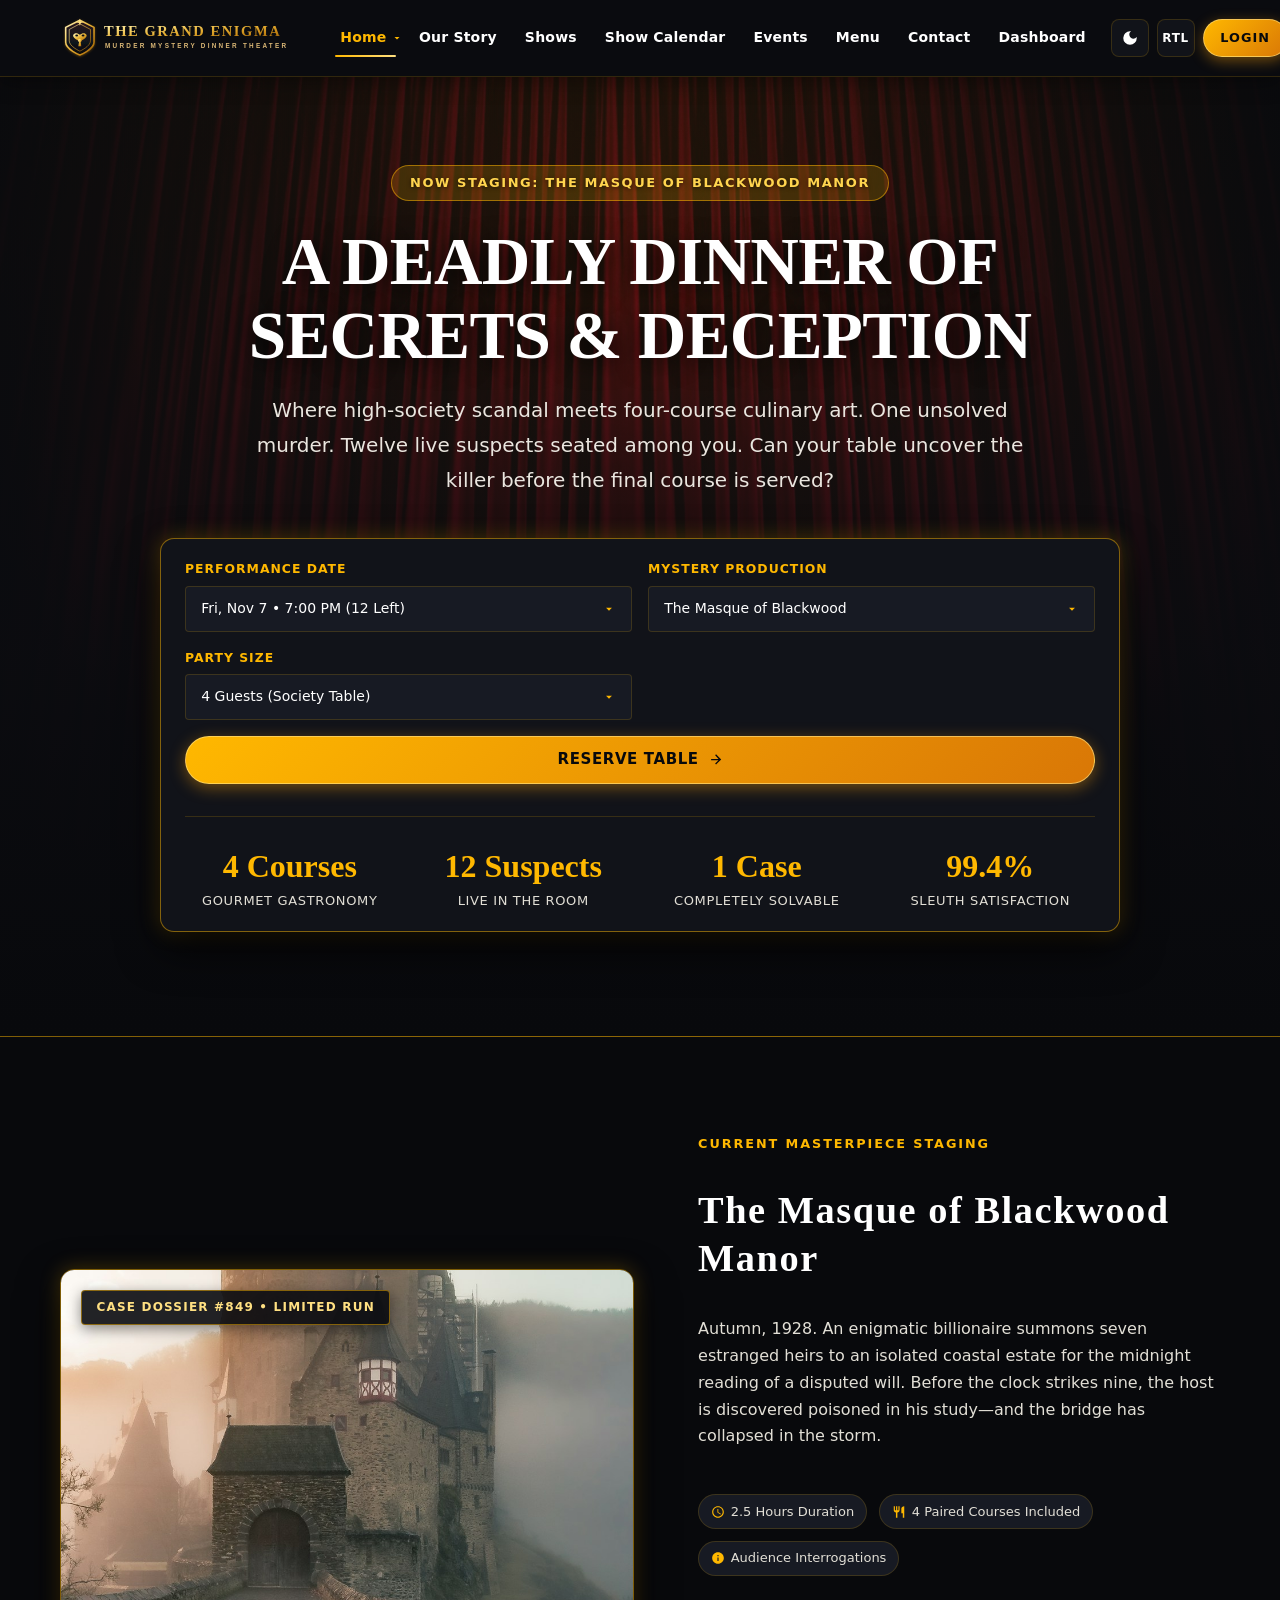
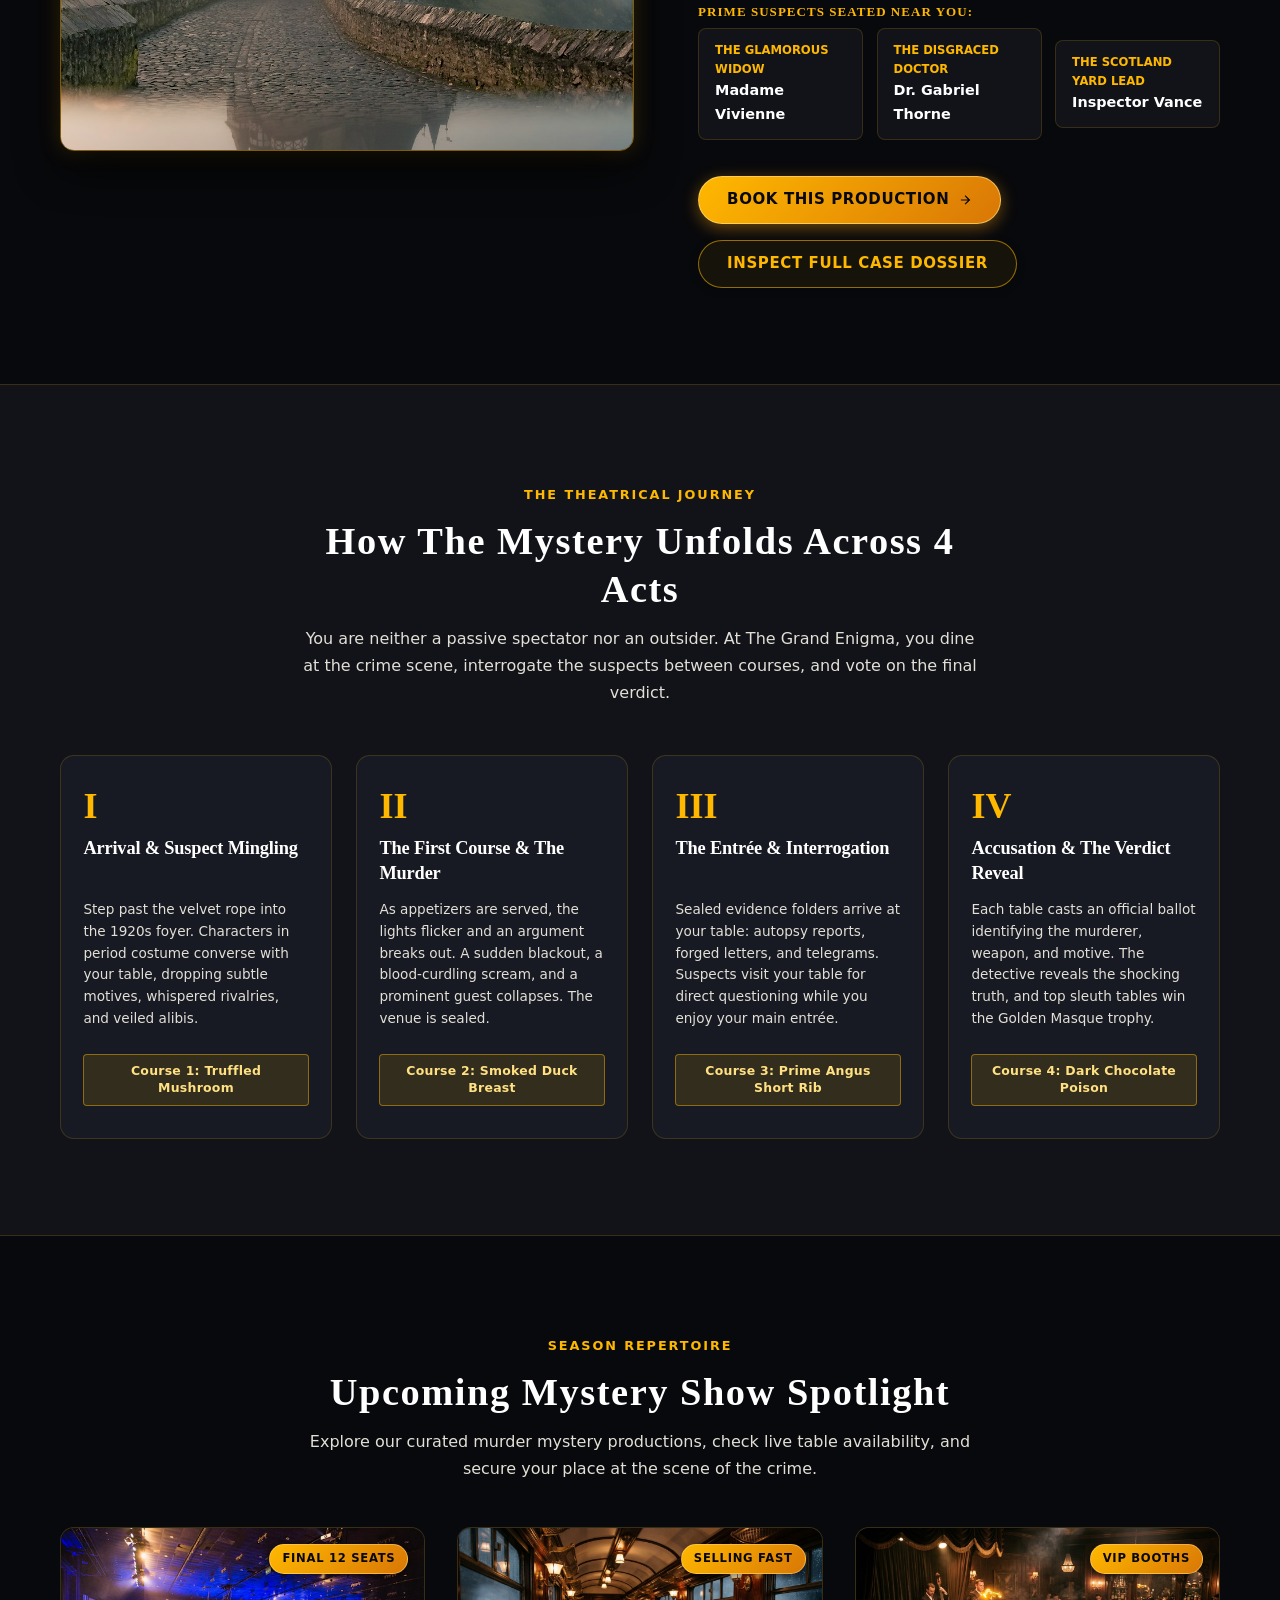
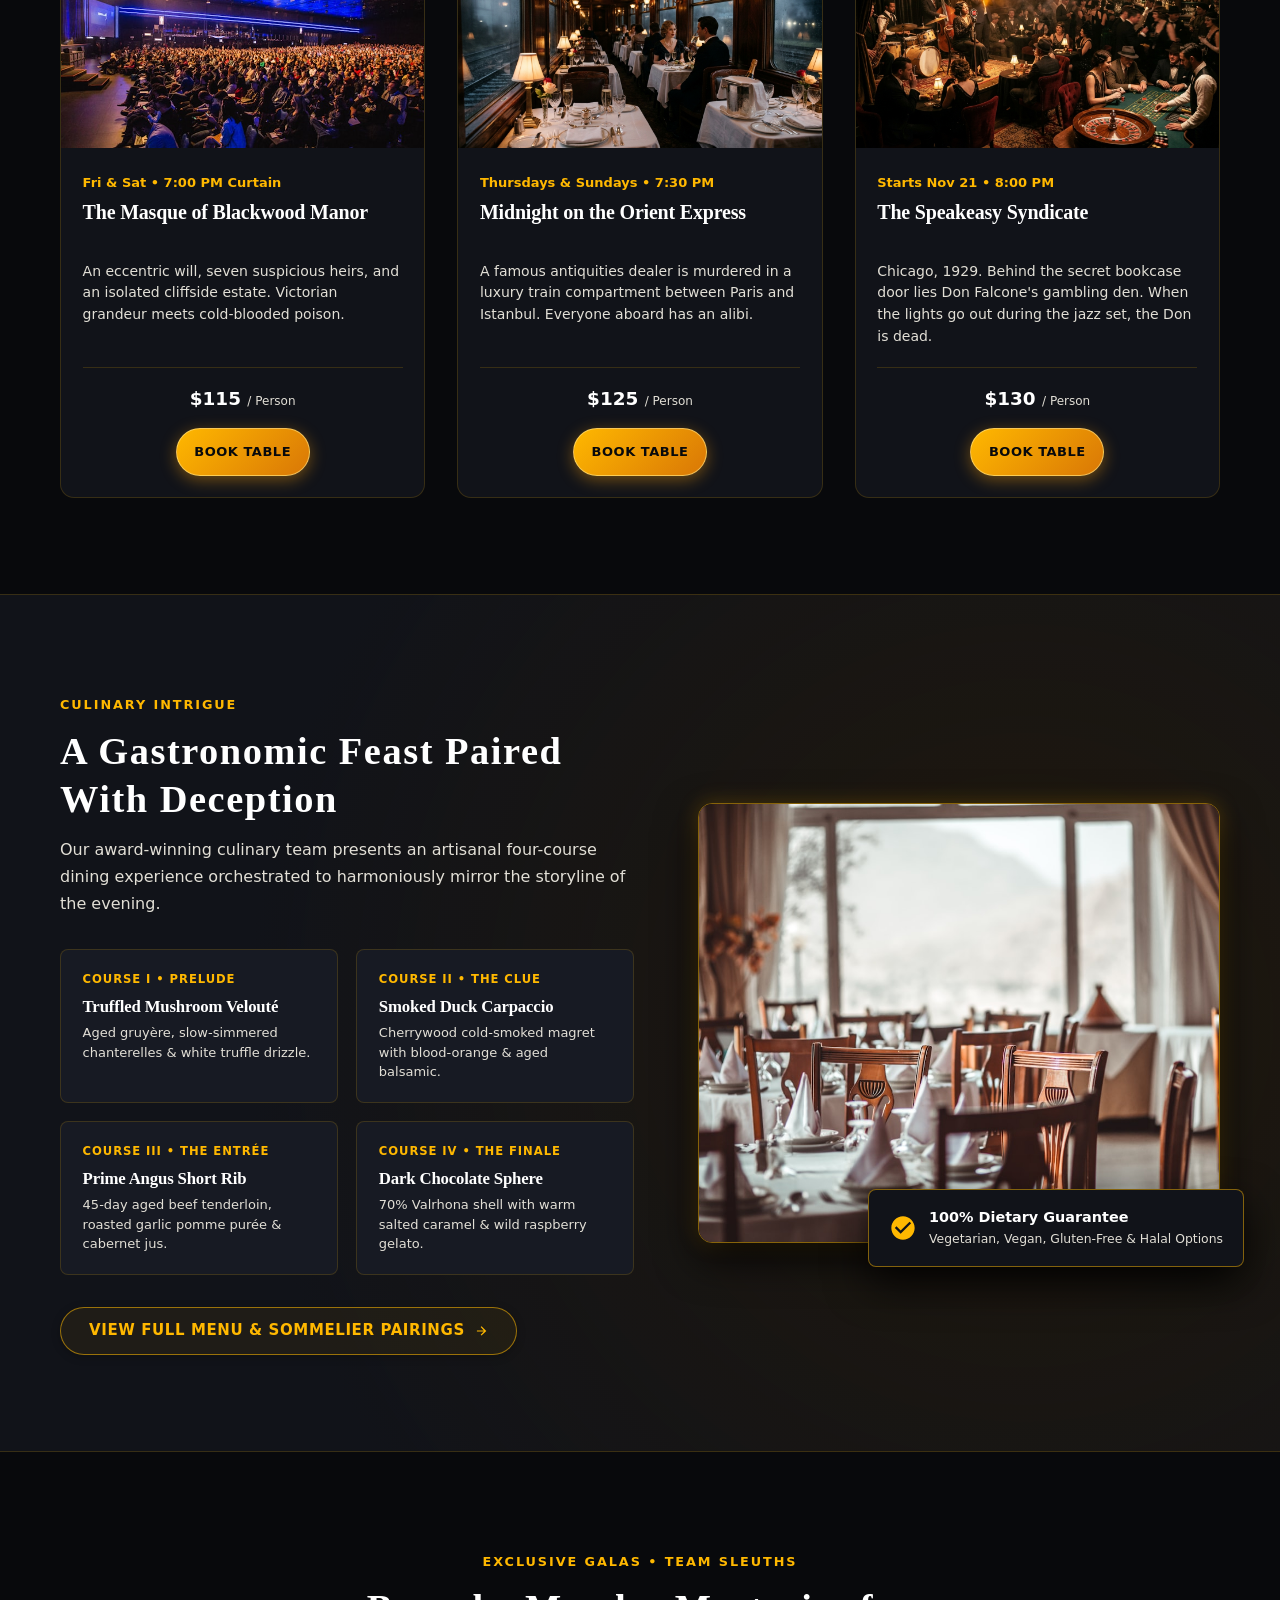
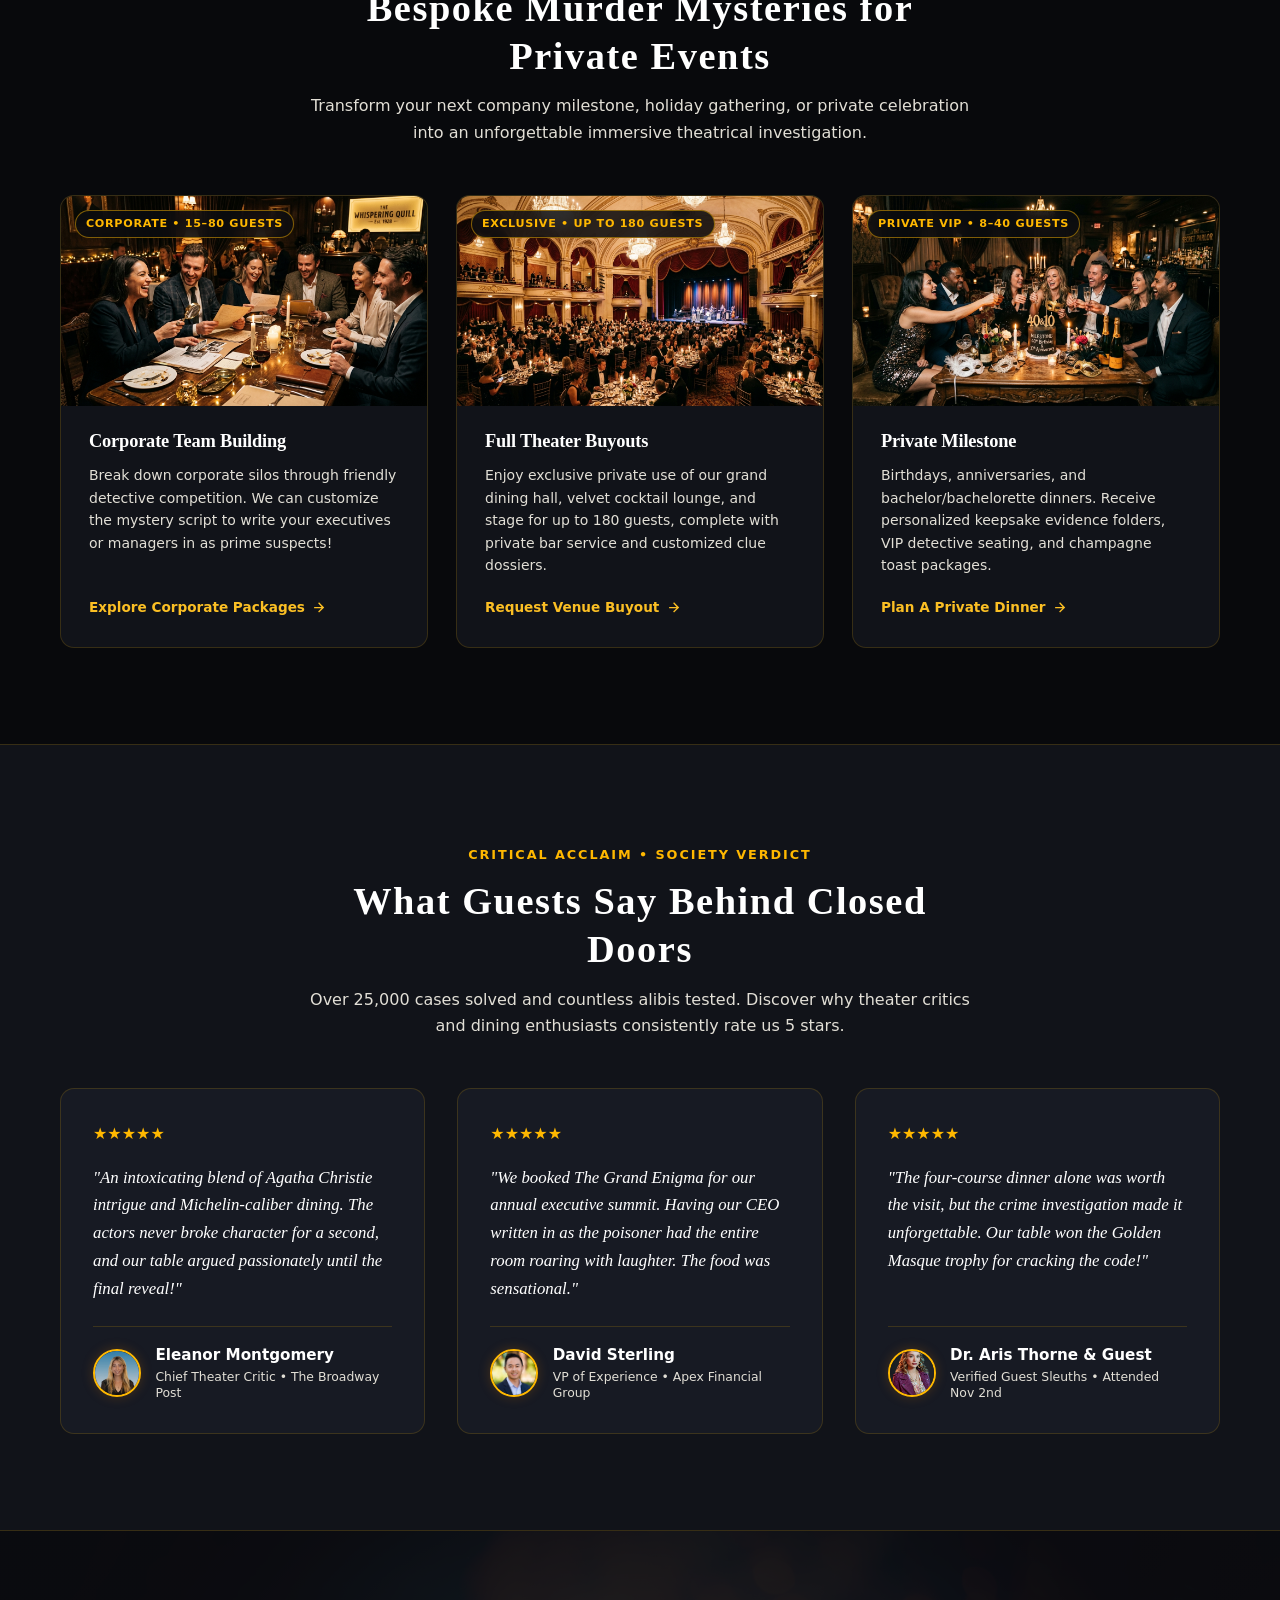
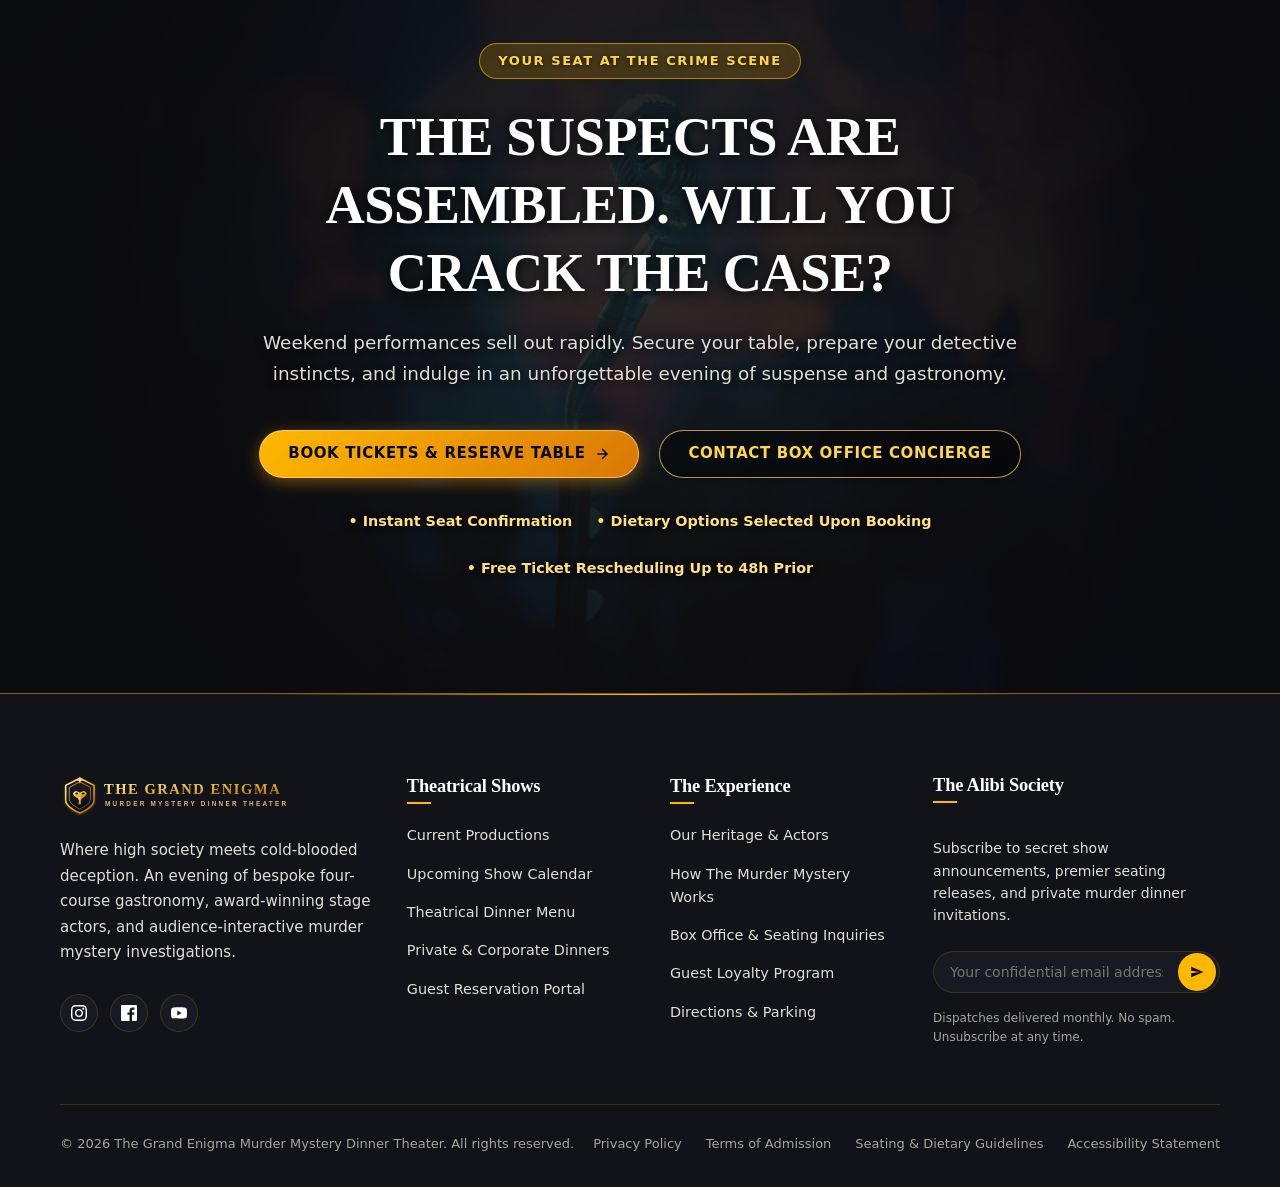
==== commit e8f74e75: "first commit" ====
--- a/index.html
+++ b/index.html
@@ -160,10 +160,6 @@
 
           <!-- Login (Separate Final Action Button) -->
           <a href="login.html" class="btn-nav-login" title="Guest Access">
-            <svg viewBox="0 0 24 24" aria-hidden="true">
-              <path
-                d="M12.65 10C11.83 7.67 9.61 6 7 6c-3.31 0-6 2.69-6 6s2.69 6 6 6c2.61 0 4.83-1.67 5.65-4H17v4h4v-4h2v-4H12.65zM7 14c-1.1 0-2-.9-2-2s.9-2 2-2 2 .9 2 2-.9 2-2 2z" />
-            </svg>
             <span>Login</span>
           </a>
 
@@ -248,15 +244,11 @@
         <svg width="16" height="16" viewBox="0 0 24 24" fill="var(--accent-gold)" aria-hidden="true">
           <path d="M5 16L3 5l5.5 5L12 4l3.5 6L21 5l-2 11H5zm14 3c0 .55-.45 1-1 1H6c-.55 0-1-.45-1-1v-1h14v1z" />
         </svg>
-        <span>Guest Dashboard</span>
+        <span>Dashboard</span>
       </a>
 
       <a href="login.html" class="btn btn-primary" style="width: 100%;">
-        <svg width="15" height="15" viewBox="0 0 24 24" fill="currentColor" aria-hidden="true">
-          <path
-            d="M12.65 10C11.83 7.67 9.61 6 7 6c-3.31 0-6 2.69-6 6s2.69 6 6 6c2.61 0 4.83-1.67 5.65-4H17v4h4v-4h2v-4H12.65zM7 14c-1.1 0-2-.9-2-2s.9-2 2-2 2 .9 2 2-.9 2-2 2z" />
-        </svg>
-        <span>Guest Login</span>
+        <span>Login</span>
       </a>
     </div>
   </aside>
--- a/assets/css/style.css
+++ b/assets/css/style.css
@@ -137,7 +137,14 @@
 html {
   font-size: 16px;
   scroll-behavior: smooth;
+  scroll-padding-top: calc(var(--header-height, 76px) + 1.5rem);
   -webkit-text-size-adjust: 100%;
+}
+
+section[id],
+div[id],
+main > section {
+  scroll-margin-top: calc(var(--header-height, 76px) + 1.5rem);
 }
 
 body {
@@ -1340,73 +1347,112 @@
   line-height: 1.7;
 }
 
-/* Button Variants */
+/* Button Variants — Strictly Unified Primary & Secondary CTA Design System */
 .btn {
   display: inline-flex;
   align-items: center;
   justify-content: center;
-  gap: 0.5rem;
-  font-weight: 600;
+  gap: 0.55rem;
+  font-family: var(--font-body);
+  font-weight: 700;
   font-size: 0.9375rem;
+  letter-spacing: 0.04em;
+  text-transform: uppercase;
+  min-height: 48px;
+  height: 48px;
+  padding: 0 1.75rem;
   border-radius: var(--border-radius-full);
-  padding: 0.75rem 1.75rem;
-  transition: all var(--transition-fast);
+  box-sizing: border-box;
+  text-decoration: none;
   cursor: pointer;
   white-space: nowrap;
-}
-
-.btn-primary {
+  transition: all 0.25s cubic-bezier(0.16, 1, 0.3, 1);
+  line-height: 1;
+}
+
+/* Primary CTAs — Unified Treatment (.btn-primary & .btn-gold) */
+.btn-primary,
+.btn-gold {
   background: linear-gradient(135deg, var(--color-gold-main) 0%, #D97706 100%);
-  color: #08090C;
-  font-weight: 700;
-  border: 1px solid rgba(255, 224, 130, 0.6);
+  color: #08090C !important;
+  font-weight: 700;
+  border: 1px solid rgba(255, 224, 130, 0.65);
   box-shadow: 0 4px 16px var(--color-amber-glow);
 }
 
-.btn-primary:hover {
+.btn-primary:hover,
+.btn-gold:hover,
+.btn-primary:focus-visible,
+.btn-gold:focus-visible {
   background: linear-gradient(135deg, var(--color-gold-bright) 0%, var(--color-gold-main) 100%);
   box-shadow: 0 6px 22px rgba(255, 184, 0, 0.55), var(--shadow-gold);
   transform: translateY(-2px);
-  color: #08090C;
-}
-
-.btn-gold {
-  background: linear-gradient(135deg, var(--color-gold-bright) 0%, var(--color-gold-main) 100%);
-  color: #0B0C10;
-  border: 1px solid rgba(255, 255, 255, 0.4);
-  box-shadow: 0 4px 16px rgba(212, 175, 55, 0.35);
-  font-weight: 700;
-}
-
-.btn-gold:hover {
-  background: linear-gradient(135deg, #FFF0B8 0%, var(--color-gold-bright) 100%);
-  box-shadow: 0 6px 22px rgba(212, 175, 55, 0.55);
+  color: #08090C !important;
+  border-color: #FFFFFF;
+}
+
+[data-theme="light"] .btn-primary,
+[data-theme="light"] .btn-gold {
+  background: linear-gradient(135deg, #F59E0B 0%, #D97706 100%);
+  color: #FFFFFF !important;
+  border: 1px solid rgba(217, 119, 6, 0.8);
+  box-shadow: 0 4px 14px rgba(217, 119, 6, 0.3);
+}
+
+[data-theme="light"] .btn-primary:hover,
+[data-theme="light"] .btn-gold:hover,
+[data-theme="light"] .btn-primary:focus-visible,
+[data-theme="light"] .btn-gold:focus-visible {
+  background: linear-gradient(135deg, #D97706 0%, #B45309 100%);
+  box-shadow: 0 6px 20px rgba(217, 119, 6, 0.45);
+  color: #FFFFFF !important;
   transform: translateY(-2px);
-}
-
-.btn-outline-gold {
-  background: transparent;
-  color: var(--accent-gold);
-  border: 1px solid var(--accent-gold);
-}
-
-.btn-outline-gold:hover {
-  background: rgba(212, 175, 55, 0.12);
-  color: var(--color-gold-bright);
-  box-shadow: var(--shadow-gold);
+  border-color: #92400E;
+}
+
+/* Secondary CTAs — Unified Treatment (.btn-secondary, .btn-outline-gold, .btn-outline) */
+.btn-secondary,
+.btn-outline-gold,
+.btn-outline {
+  background: rgba(255, 184, 0, 0.06);
+  color: var(--accent-gold) !important;
+  border: 1.5px solid rgba(255, 184, 0, 0.55);
+  box-shadow: 0 2px 8px rgba(0, 0, 0, 0.25);
+  font-weight: 700;
+}
+
+.btn-secondary:hover,
+.btn-outline-gold:hover,
+.btn-outline:hover,
+.btn-secondary:focus-visible,
+.btn-outline-gold:focus-visible,
+.btn-outline:focus-visible {
+  background: rgba(255, 184, 0, 0.16);
+  border-color: var(--accent-gold);
+  color: var(--color-gold-bright) !important;
+  box-shadow: 0 4px 16px rgba(255, 184, 0, 0.25);
   transform: translateY(-2px);
 }
 
-.btn-secondary {
-  background: var(--bg-surface-alt);
-  color: var(--text-primary);
-  border: 1px solid var(--border-subtle);
-}
-
-.btn-secondary:hover {
-  background: var(--bg-surface-elevated);
-  border-color: var(--border-accent);
-  color: var(--accent-gold);
+[data-theme="light"] .btn-secondary,
+[data-theme="light"] .btn-outline-gold,
+[data-theme="light"] .btn-outline {
+  background: #FFFFFF;
+  color: #B45309 !important;
+  border: 1.5px solid #D97706;
+  box-shadow: 0 2px 8px rgba(217, 119, 6, 0.12);
+}
+
+[data-theme="light"] .btn-secondary:hover,
+[data-theme="light"] .btn-outline-gold:hover,
+[data-theme="light"] .btn-outline:hover,
+[data-theme="light"] .btn-secondary:focus-visible,
+[data-theme="light"] .btn-outline-gold:focus-visible,
+[data-theme="light"] .btn-outline:focus-visible {
+  background: rgba(217, 119, 6, 0.08);
+  color: #92400E !important;
+  border-color: #B45309;
+  box-shadow: 0 4px 14px rgba(217, 119, 6, 0.2);
   transform: translateY(-2px);
 }
 
@@ -1722,11 +1768,15 @@
   position: fixed;
   bottom: 2rem;
   left: 2rem;
+  right: auto;
+  max-width: calc(100vw - 4rem);
+  width: auto;
   z-index: 1200;
   display: flex;
   flex-direction: column;
-  gap: 0.5rem;
+  gap: 0.6rem;
   pointer-events: none;
+  box-sizing: border-box;
 }
 
 [dir="rtl"] .toast-container {
@@ -1736,17 +1786,29 @@
 
 .toast-message {
   pointer-events: auto;
-  background: var(--bg-surface);
-  border: 1px solid var(--border-accent);
-  border-radius: var(--border-radius-md);
-  box-shadow: var(--shadow-lg), var(--shadow-gold);
+  background: var(--bg-surface-elevated, #171A23);
+  border: 1px solid var(--border-accent, rgba(255, 184, 0, 0.48));
+  border-radius: var(--border-radius-md, 8px);
+  box-shadow: 0 12px 36px rgba(0, 0, 0, 0.6), 0 0 20px rgba(255, 184, 0, 0.25);
   padding: 0.85rem 1.25rem;
   font-size: 0.875rem;
-  color: var(--text-primary);
+  font-weight: 500;
+  color: var(--text-primary, #FFFFFF);
   display: flex;
   align-items: center;
   gap: 0.75rem;
+  box-sizing: border-box;
+  max-width: 480px;
+  width: auto;
+  word-break: break-word;
   animation: slideUpToast 0.3s cubic-bezier(0.16, 1, 0.3, 1) forwards;
+}
+
+[data-theme="light"] .toast-message {
+  background: #FFFFFF;
+  border-color: #D97706;
+  color: #111215;
+  box-shadow: 0 10px 30px rgba(0, 0, 0, 0.12), 0 0 15px rgba(217, 119, 6, 0.18);
 }
 
 .toast-icon {
@@ -1754,12 +1816,68 @@
   display: flex;
   align-items: center;
   justify-content: center;
+  flex-shrink: 0;
 }
 
 .toast-icon svg {
   width: 18px;
   height: 18px;
   fill: currentColor;
+}
+
+.toast-text {
+  flex: 1;
+  min-width: 0;
+  line-height: 1.45;
+}
+
+@media (max-width: 768px) {
+  .toast-container {
+    bottom: 1.25rem;
+    left: 1rem;
+    right: 1rem;
+    max-width: calc(100vw - 2rem);
+    width: auto;
+    align-items: center;
+  }
+
+  [dir="rtl"] .toast-container {
+    left: 1rem;
+    right: 1rem;
+  }
+
+  .toast-message {
+    width: 100%;
+    max-width: 100%;
+    padding: 0.75rem 1rem;
+    font-size: 0.82rem;
+    gap: 0.65rem;
+    box-shadow: 0 8px 24px rgba(0, 0, 0, 0.25);
+  }
+
+  .toast-icon svg {
+    width: 16px;
+    height: 16px;
+  }
+}
+
+@media (max-width: 360px) {
+  .toast-container {
+    bottom: 0.85rem;
+    left: 0.65rem;
+    right: 0.65rem;
+    max-width: calc(100vw - 1.3rem);
+  }
+
+  [dir="rtl"] .toast-container {
+    left: 0.65rem;
+    right: 0.65rem;
+  }
+
+  .toast-message {
+    padding: 0.65rem 0.85rem;
+    font-size: 0.78rem;
+  }
 }
 
 /* --------------------------------------------------------------------------
@@ -2756,7 +2874,7 @@
 
 .final-cta-features {
   margin-top: 2rem;
-  font-size: 0.875rem;
+  font-size: 0.9rem;
   font-weight: 600;
   color: #FFE082 !important;
   display: flex;
@@ -2764,6 +2882,11 @@
   justify-content: center;
   gap: 1.5rem;
   flex-wrap: wrap;
+  text-shadow: 0 1px 6px rgba(0, 0, 0, 0.9);
+}
+
+.final-cta-features span {
+  color: #FFE082 !important;
   text-shadow: 0 1px 6px rgba(0, 0, 0, 0.9);
 }
 
@@ -2997,6 +3120,8 @@
   text-transform: uppercase;
   letter-spacing: 0.05em;
   transform: rotate(12deg);
+  z-index: 10;
+  pointer-events: none;
 }
 
 [dir="rtl"] .h2-wax-seal-badge {
@@ -4134,6 +4259,24 @@
   background: rgba(248, 245, 238, 0.92);
 }
 
+.h2-countdown-inner .hero-tag-badge,
+.h2-countdown-inner .hero-tag-badge span {
+  text-shadow: none !important;
+}
+
+[data-theme="light"] .h2-countdown-inner .hero-tag-badge {
+  background: rgba(217, 119, 6, 0.12) !important;
+  border-color: rgba(217, 119, 6, 0.45) !important;
+  color: #92400E !important;
+  text-shadow: none !important;
+  font-weight: 800 !important;
+}
+
+[data-theme="light"] .h2-countdown-inner .hero-tag-badge span {
+  color: #92400E !important;
+  text-shadow: none !important;
+}
+
 [data-theme="light"] .h2-countdown-inner .home-hero-title {
   color: #111215 !important;
   text-shadow: none !important;
@@ -4157,16 +4300,22 @@
   color: #6B7280;
 }
 
-[data-theme="light"] .h2-countdown-inner .final-cta-features,
-[data-theme="light"] .final-cta-features {
-  color: #1F2937 !important;
+[data-theme="light"] .h2-countdown-inner .final-cta-features {
+  color: #374151 !important;
   text-shadow: none !important;
 }
 
-[data-theme="light"] .h2-countdown-inner .final-cta-features span,
-[data-theme="light"] .final-cta-features span {
-  color: #1F2937 !important;
+[data-theme="light"] .h2-countdown-inner .final-cta-features span {
+  color: #374151 !important;
   text-shadow: none !important;
+}
+
+.final-cta-section .final-cta-features,
+.final-cta-section .final-cta-features span,
+[data-theme="light"] .final-cta-section .final-cta-features,
+[data-theme="light"] .final-cta-section .final-cta-features span {
+  color: #FFE082 !important;
+  text-shadow: 0 1px 6px rgba(0, 0, 0, 0.9) !important;
 }
 
 @keyframes fadeIn {
@@ -4183,14 +4332,14 @@
    -------------------------------------------------------------------------- */
 .shows-hero-section {
   position: relative;
-  min-height: 540px;
+  min-height: 520px;
   display: flex;
   align-items: center;
   justify-content: center;
-  padding: 6.5rem 0 4rem;
+  padding: 6.5rem 0 4.5rem;
   box-sizing: border-box;
   background-color: var(--bg-surface);
-  background-image: linear-gradient(180deg, rgba(8, 9, 12, 0.88) 0%, rgba(8, 9, 12, 0.96) 100%),
+  background-image: linear-gradient(180deg, rgba(8, 9, 12, 0.62) 0%, rgba(8, 9, 12, 0.78) 55%, rgba(8, 9, 12, 0.96) 100%),
                     url('../images/shows/shows_hero_repertoire.jpg');
   background-size: cover;
   background-position: center;
@@ -4199,7 +4348,7 @@
 }
 
 [data-theme="light"] .shows-hero-section {
-  background-image: linear-gradient(180deg, rgba(248, 245, 238, 0.92) 0%, rgba(248, 245, 238, 0.98) 100%),
+  background-image: linear-gradient(180deg, rgba(253, 251, 247, 0.78) 0%, rgba(248, 245, 238, 0.88) 55%, rgba(248, 245, 238, 0.98) 100%),
                     url('../images/shows/shows_hero_repertoire.jpg');
 }
 
@@ -4681,30 +4830,47 @@
 
 .show-card-highlight {
   display: grid;
-  grid-template-columns: 1fr 1fr;
-  gap: 0.65rem;
-  padding: 0.75rem 0.85rem;
+  grid-template-columns: repeat(2, minmax(0, 1fr));
+  gap: 0.75rem;
+  padding: 0.85rem 0.95rem;
   background: var(--bg-surface-alt);
   border: 1px solid var(--border-subtle);
   border-radius: var(--border-radius-md);
-  min-height: 64px;
-  align-items: center;
+  min-height: 68px;
+  align-items: start;
   box-sizing: border-box;
   margin-bottom: 1.15rem;
+  width: 100%;
 }
 
 .show-hl-col {
   display: flex;
   flex-direction: column;
-  gap: 0.15rem;
+  gap: 0.25rem;
+  min-width: 0;
+  justify-content: flex-start;
+}
+
+.show-hl-col:last-child {
+  padding-left: 0.65rem;
+  border-left: 1px solid var(--border-subtle);
+}
+
+[dir="rtl"] .show-hl-col:last-child {
+  padding-left: 0;
+  padding-right: 0.65rem;
+  border-left: none;
+  border-right: 1px solid var(--border-subtle);
 }
 
 .show-hl-k {
   font-size: 0.68rem;
   font-weight: 700;
   text-transform: uppercase;
-  letter-spacing: 0.05em;
+  letter-spacing: 0.06em;
   color: var(--color-gold-bright);
+  white-space: nowrap;
+  line-height: 1.2;
 }
 
 [data-theme="light"] .show-hl-k {
@@ -4712,13 +4878,13 @@
 }
 
 .show-hl-v {
-  font-size: 0.775rem;
+  font-size: 0.785rem;
   font-weight: 600;
   color: var(--text-primary);
-  line-height: 1.3;
-  white-space: nowrap;
-  overflow: hidden;
-  text-overflow: ellipsis;
+  line-height: 1.35;
+  white-space: normal;
+  word-break: normal;
+  overflow-wrap: break-word;
 }
 
 .show-card-footer {
@@ -5394,6 +5560,30 @@
   }
 }
 
+@media (max-width: 768px) {
+  .genre-cards-grid {
+    grid-template-columns: 1fr !important;
+    max-width: 480px;
+    margin-left: auto;
+    margin-right: auto;
+    gap: 1.5rem;
+  }
+  .shows-productions-grid {
+    grid-template-columns: 1fr !important;
+    max-width: 480px;
+    margin-left: auto;
+    margin-right: auto;
+    gap: 1.5rem;
+  }
+  .shows-premieres-grid {
+    grid-template-columns: 1fr !important;
+    max-width: 480px;
+    margin-left: auto;
+    margin-right: auto;
+    gap: 1.5rem;
+  }
+}
+
 @media (max-width: 640px) {
   .shows-live-badge-card {
     position: static !important;
@@ -5423,9 +5613,18 @@
   }
   .show-card-highlight {
     grid-template-columns: 1fr;
-    gap: 0.6rem;
+    gap: 0.55rem;
     min-height: auto;
     padding: 0.85rem 1rem;
+    align-items: stretch;
+  }
+  .show-hl-col:last-child {
+    padding-left: 0 !important;
+    padding-right: 0 !important;
+    border-left: none !important;
+    border-right: none !important;
+    padding-top: 0.55rem;
+    border-top: 1px solid var(--border-subtle);
   }
   .show-hl-v {
     white-space: normal;
@@ -5465,14 +5664,14 @@
    -------------------------------------------------------------------------- */
 .cal-hero-section {
   position: relative;
-  min-height: 540px;
+  min-height: 520px;
   display: flex;
   align-items: center;
   justify-content: center;
-  padding: 6.5rem 0 4rem;
+  padding: 6.5rem 0 4.5rem;
   box-sizing: border-box;
   background-color: var(--bg-surface);
-  background-image: linear-gradient(180deg, rgba(10, 11, 15, 0.88) 0%, rgba(10, 11, 15, 0.95) 100%),
+  background-image: linear-gradient(180deg, rgba(8, 9, 12, 0.62) 0%, rgba(8, 9, 12, 0.78) 55%, rgba(8, 9, 12, 0.96) 100%),
                     url('../images/calendar/calendar_hero_boxoffice.jpg');
   background-size: cover;
   background-position: center;
@@ -5481,7 +5680,7 @@
 }
 
 [data-theme="light"] .cal-hero-section {
-  background-image: linear-gradient(180deg, rgba(248, 245, 238, 0.92) 0%, rgba(248, 245, 238, 0.98) 100%),
+  background-image: linear-gradient(180deg, rgba(253, 251, 247, 0.78) 0%, rgba(248, 245, 238, 0.88) 55%, rgba(248, 245, 238, 0.98) 100%),
                     url('../images/calendar/calendar_hero_boxoffice.jpg');
 }
 
@@ -6726,14 +6925,14 @@
    -------------------------------------------------------------------------- */
 .events-hero-section {
   position: relative;
-  min-height: 540px;
+  min-height: 520px;
   display: flex;
   align-items: center;
   justify-content: center;
-  padding: 6.5rem 0 4rem;
+  padding: 6.5rem 0 4.5rem;
   box-sizing: border-box;
   background-color: var(--bg-surface);
-  background-image: linear-gradient(180deg, rgba(10, 11, 15, 0.88) 0%, rgba(10, 11, 15, 0.96) 100%),
+  background-image: linear-gradient(180deg, rgba(8, 9, 12, 0.62) 0%, rgba(8, 9, 12, 0.78) 55%, rgba(8, 9, 12, 0.96) 100%),
                     url('../images/events/events_hero_corporate.jpg');
   background-size: cover;
   background-position: center;
@@ -6742,7 +6941,7 @@
 }
 
 [data-theme="light"] .events-hero-section {
-  background-image: linear-gradient(180deg, rgba(248, 245, 238, 0.92) 0%, rgba(248, 245, 238, 0.98) 100%),
+  background-image: linear-gradient(180deg, rgba(253, 251, 247, 0.78) 0%, rgba(248, 245, 238, 0.88) 55%, rgba(248, 245, 238, 0.98) 100%),
                     url('../images/events/events_hero_corporate.jpg');
 }
 
@@ -7779,33 +7978,40 @@
     grid-row: auto;
   }
   .events-packages-grid {
+    grid-template-columns: repeat(2, 1fr);
+    max-width: 860px;
+    margin-left: auto;
+    margin-right: auto;
+    gap: 1.5rem;
+  }
+  .events-package-card:nth-child(3) {
+    grid-column: auto;
+    max-width: 100%;
+  }
+  .events-package-name,
+  .events-package-sub,
+  .events-package-item {
+    min-height: auto;
+  }
+  .events-perks-grid {
+    grid-template-columns: 1fr;
+  }
+  .events-assurances-grid {
+    grid-template-columns: 1fr;
+  }
+  .events-assurance-title {
+    min-height: auto;
+  }
+}
+
+@media (max-width: 768px) {
+  .events-packages-grid {
     grid-template-columns: 1fr;
     max-width: 480px;
     margin-left: auto;
     margin-right: auto;
-    gap: 1.5rem;
-  }
-  .events-package-card:nth-child(3) {
-    grid-column: auto;
-    max-width: 100%;
-  }
-  .events-package-name,
-  .events-package-sub,
-  .events-package-item {
-    min-height: auto;
-  }
-  .events-perks-grid {
-    grid-template-columns: 1fr;
-  }
-  .events-assurances-grid {
-    grid-template-columns: 1fr;
-  }
-  .events-assurance-title {
-    min-height: auto;
-  }
-}
-
-@media (max-width: 768px) {
+    gap: 1.75rem;
+  }
   .events-inquiry-grid {
     grid-template-columns: 1fr;
   }
@@ -7880,14 +8086,14 @@
    -------------------------------------------------------------------------- */
 .menu-hero-section {
   position: relative;
-  min-height: 540px;
+  min-height: 520px;
   display: flex;
   align-items: center;
   justify-content: center;
-  padding: 6.5rem 0 4rem;
+  padding: 6.5rem 0 4.5rem;
   box-sizing: border-box;
   background-color: var(--bg-surface);
-  background-image: linear-gradient(180deg, rgba(10, 11, 15, 0.88) 0%, rgba(10, 11, 15, 0.96) 100%),
+  background-image: linear-gradient(180deg, rgba(8, 9, 12, 0.62) 0%, rgba(8, 9, 12, 0.78) 55%, rgba(8, 9, 12, 0.96) 100%),
                     url('../images/menu/menu_hero_gastronomy.jpg');
   background-size: cover;
   background-position: center;
@@ -7896,7 +8102,7 @@
 }
 
 [data-theme="light"] .menu-hero-section {
-  background-image: linear-gradient(180deg, rgba(248, 245, 238, 0.92) 0%, rgba(248, 245, 238, 0.98) 100%),
+  background-image: linear-gradient(180deg, rgba(253, 251, 247, 0.78) 0%, rgba(248, 245, 238, 0.88) 55%, rgba(248, 245, 238, 0.98) 100%),
                     url('../images/menu/menu_hero_gastronomy.jpg');
 }
 
@@ -8492,6 +8698,7 @@
   justify-content: center;
   flex-grow: 1;
   min-width: 0;
+  gap: 0.35rem;
 }
 
 .menu-cocktail-name-row {
@@ -8499,7 +8706,7 @@
   justify-content: space-between;
   align-items: baseline;
   gap: 0.75rem;
-  margin-bottom: 0.35rem;
+  margin-bottom: 0;
 }
 
 .menu-cocktail-name {
@@ -8509,7 +8716,6 @@
   color: var(--text-primary);
   line-height: 1.25;
   margin: 0;
-  white-space: normal;
 }
 
 .menu-cocktail-price {
@@ -8518,6 +8724,7 @@
   color: var(--accent-gold);
   font-size: 1.05rem;
   flex-shrink: 0;
+  line-height: 1.25;
 }
 
 .menu-cocktail-desc {
@@ -9066,20 +9273,20 @@
    -------------------------------------------------------------------------- */
 .story-hero-section {
   position: relative;
-  min-height: 540px;
+  min-height: 520px;
   display: flex;
   align-items: center;
   justify-content: center;
-  padding: 6.5rem 0 4rem;
+  padding: 6.5rem 0 4.5rem;
   box-sizing: border-box;
-  background: linear-gradient(180deg, rgba(8, 9, 12, 0.82) 0%, rgba(13, 15, 20, 0.94) 100%),
+  background: linear-gradient(180deg, rgba(8, 9, 12, 0.62) 0%, rgba(8, 9, 12, 0.78) 55%, rgba(8, 9, 12, 0.96) 100%),
               url('../images/story/story_hero_heritage.jpg') center/cover no-repeat;
   border-bottom: 1px solid var(--border-subtle);
   overflow: hidden;
 }
 
 [data-theme="light"] .story-hero-section {
-  background: linear-gradient(180deg, rgba(250, 248, 245, 0.88) 0%, rgba(245, 240, 230, 0.95) 100%),
+  background: linear-gradient(180deg, rgba(253, 251, 247, 0.78) 0%, rgba(248, 245, 238, 0.88) 55%, rgba(248, 245, 238, 0.98) 100%),
               url('../images/story/story_hero_heritage.jpg') center/cover no-repeat;
 }
 
@@ -10088,14 +10295,14 @@
    -------------------------------------------------------------------------- */
 .contact-hero-section {
   position: relative;
-  min-height: 540px;
+  min-height: 520px;
   display: flex;
   align-items: center;
   justify-content: center;
-  padding: 6.5rem 0 4rem;
+  padding: 6.5rem 0 4.5rem;
   box-sizing: border-box;
   background-color: var(--bg-surface);
-  background-image: linear-gradient(180deg, rgba(8, 9, 12, 0.88) 0%, rgba(13, 15, 20, 0.98) 100%),
+  background-image: linear-gradient(180deg, rgba(8, 9, 12, 0.62) 0%, rgba(8, 9, 12, 0.78) 55%, rgba(8, 9, 12, 0.96) 100%),
                     url('../images/contact/contact_hero_facade.jpg');
   background-size: cover;
   background-position: center;
@@ -10104,7 +10311,7 @@
 }
 
 [data-theme="light"] .contact-hero-section {
-  background-image: linear-gradient(180deg, rgba(248, 245, 238, 0.92) 0%, rgba(248, 245, 238, 0.98) 100%),
+  background-image: linear-gradient(180deg, rgba(253, 251, 247, 0.78) 0%, rgba(248, 245, 238, 0.88) 55%, rgba(248, 245, 238, 0.98) 100%),
                     url('../images/contact/contact_hero_facade.jpg');
 }
 
@@ -10535,7 +10742,9 @@
 
 .contact-map-visual {
   position: relative;
-  min-height: 440px;
+  display: flex;
+  flex-direction: column;
+  min-height: 460px;
   width: 100%;
   height: 100%;
   border-right: 1px solid var(--border-subtle);
@@ -10547,41 +10756,40 @@
   border-color: rgba(0, 0, 0, 0.1);
 }
 
+.contact-map-topbar {
+  display: flex;
+  align-items: center;
+  gap: 0.65rem;
+  padding: 0.75rem 1.25rem;
+  background: var(--bg-card);
+  border-bottom: 1px solid var(--border-subtle);
+  color: var(--color-gold-bright);
+  font-size: 0.84rem;
+  font-weight: 700;
+  letter-spacing: 0.03em;
+  z-index: 2;
+  box-sizing: border-box;
+}
+
+[data-theme="light"] .contact-map-topbar {
+  background: #F8F5EE;
+  border-bottom-color: rgba(0, 0, 0, 0.1);
+  color: #92400E;
+}
+
+.contact-map-topbar-text {
+  white-space: nowrap;
+  text-overflow: ellipsis;
+  overflow: hidden;
+}
+
 .contact-map-iframe {
   width: 100%;
   height: 100%;
-  min-height: 440px;
+  flex: 1;
+  min-height: 380px;
   border: none;
   display: block;
-}
-
-.contact-map-overlay-badge {
-  position: absolute;
-  top: 1.25rem;
-  left: 1.25rem;
-  z-index: 2;
-  display: inline-flex;
-  align-items: center;
-  gap: 0.6rem;
-  background: rgba(13, 15, 20, 0.92);
-  border: 1px solid rgba(212, 175, 55, 0.45);
-  color: var(--color-gold-bright);
-  font-size: 0.82rem;
-  font-weight: 700;
-  padding: 0.5rem 1rem;
-  border-radius: var(--border-radius-full);
-  backdrop-filter: blur(8px);
-  -webkit-backdrop-filter: blur(8px);
-  box-shadow: 0 4px 16px rgba(0, 0, 0, 0.4);
-  pointer-events: none;
-  max-width: calc(100% - 2.5rem);
-}
-
-[data-theme="light"] .contact-map-overlay-badge {
-  background: rgba(255, 255, 255, 0.95);
-  border-color: #B45309;
-  color: #92400E;
-  box-shadow: 0 4px 16px rgba(0, 0, 0, 0.12);
 }
 
 .contact-map-dot {
@@ -11024,13 +11232,61 @@
   color: #B45309;
 }
 
-/* Responsive Rules for Contact */
+/* ==========================================================================
+   Comprehensive Responsive Rules for Contact & Box Office Concierge
+   ========================================================================== */
+
+/* 1. Base safeguards across all viewport widths */
+.contact-hero-section,
+.contact-inquiry-section,
+.contact-map-section,
+.contact-valet-section,
+.contact-seating-section,
+.contact-faq-section,
+.contact-cta-section {
+  width: 100%;
+  max-width: 100vw;
+  box-sizing: border-box;
+  overflow: hidden;
+}
+
+.contact-inquiry-split,
+.contact-form-wrap,
+.contact-form-grid,
+.contact-field,
+.contact-info-panel,
+.contact-info-card,
+.contact-map-card,
+.contact-valet-card,
+.contact-seating-split,
+.contact-faq-wrapper,
+.contact-cta-box {
+  width: 100%;
+  max-width: 100%;
+  box-sizing: border-box;
+  min-width: 0;
+}
+
+.contact-input,
+.contact-select,
+.contact-textarea,
+input[type="date"].contact-input {
+  width: 100%;
+  max-width: 100%;
+  box-sizing: border-box;
+  min-width: 0;
+}
+
+.contact-input[type="date"]::-webkit-calendar-picker-indicator {
+  cursor: pointer;
+  padding: 0 4px;
+}
+
+/* 2. Tablet & Medium Screens (<= 1024px) */
 @media (max-width: 1024px) {
-  .contact-channels-grid {
-    grid-template-columns: 1fr;
-  }
   .contact-inquiry-split {
     grid-template-columns: 1fr;
+    gap: 2.5rem;
   }
   .contact-map-card {
     grid-template-columns: 1fr;
@@ -11039,67 +11295,261 @@
     grid-template-columns: 1fr;
   }
   .contact-valet-media {
-    min-height: 300px;
+    min-height: 320px;
   }
   .contact-seating-split {
     grid-template-columns: 1fr;
+    gap: 2.5rem;
   }
   .contact-seating-img {
-    height: 320px;
+    height: 340px;
+  }
+}
+
+/* 3. Small Tablets & Phablets (<= 768px) */
+@media (max-width: 768px) {
+  .back-to-top {
+    display: none !important;
+  }
+  .contact-inquiry-section,
+  .contact-map-section,
+  .contact-valet-section,
+  .contact-seating-section,
+  .contact-faq-section,
+  .contact-cta-section {
+    padding: 3.75rem 0;
+  }
+  .contact-inquiry-split {
+    gap: 2rem;
+  }
+  .contact-form-wrap {
+    padding: 2rem 1.5rem;
+  }
+  .contact-form-grid {
+    grid-template-columns: 1fr;
+    gap: 1.15rem;
+  }
+  .contact-info-card {
+    padding: 2rem 1.5rem;
+  }
+  .contact-map-details {
+    padding: 2.25rem 1.5rem;
+  }
+  .contact-map-topbar {
+    padding: 0.75rem 1.15rem;
+    font-size: 0.8rem;
+  }
+  .contact-valet-body {
+    padding: 2.25rem 1.5rem;
+  }
+  .contact-cta-box {
+    padding: 3.5rem 2rem;
   }
   .contact-guarantees-grid {
-    gap: 1.25rem 2rem;
-    max-width: 600px;
-  }
-}
-
-@media (max-width: 768px) {
-  .contact-hero-actions-row {
+    gap: 1rem 1.5rem;
+    padding-top: 1.5rem;
+  }
+  .contact-guarantee-item {
+    font-size: 0.84rem;
+    white-space: normal;
+  }
+}
+
+/* 4. Standard Mobile Screens (<= 480px) */
+@media (max-width: 480px) {
+  .contact-inquiry-section,
+  .contact-map-section,
+  .contact-valet-section,
+  .contact-seating-section,
+  .contact-faq-section,
+  .contact-cta-section {
+    padding: 2.75rem 0;
+  }
+  .contact-hero-title {
+    font-size: clamp(1.5rem, 6.5vw, 2.2rem);
+    line-height: 1.2;
+  }
+  .contact-hero-lead {
+    font-size: 0.95rem;
+    line-height: 1.6;
+  }
+  .contact-hero-actions {
     flex-direction: column;
-    align-items: stretch;
-  }
-  .contact-hero-actions-row .btn {
+    width: 100%;
+    gap: 0.75rem;
+  }
+  .contact-hero-actions .btn {
     width: 100%;
     justify-content: center;
+  }
+  .contact-form-wrap {
+    padding: 1.5rem 1rem;
+    border-radius: var(--border-radius-lg);
+  }
+  .contact-form-grid {
+    gap: 1rem;
+    margin-bottom: 1.25rem;
+  }
+  .contact-field {
+    margin-bottom: 0;
+  }
+  .contact-label {
+    font-size: 0.76rem;
+    margin-bottom: 0.35rem;
+    letter-spacing: 0.04em;
+  }
+  .contact-input,
+  .contact-select,
+  .contact-textarea {
+    font-size: 0.88rem;
+    padding: 0.75rem 0.85rem;
+  }
+  .contact-select {
+    padding-right: 2rem;
+    background-position: calc(100% - 0.75rem) center;
+  }
+  .contact-input[type="date"] {
+    min-height: 44px;
+    padding: 0.65rem 0.85rem;
+  }
+  .contact-textarea {
+    min-height: 100px;
+  }
+  .contact-submit-btn {
+    width: 100%;
+    padding: 0.85rem 1rem;
+    font-size: 0.88rem;
+  }
+  .contact-info-card {
+    padding: 1.5rem 1rem;
+    border-radius: var(--border-radius-lg);
+  }
+  .contact-info-title {
+    font-size: 1.15rem;
+  }
+  .contact-hours-table {
+    table-layout: auto;
+  }
+  .contact-hours-table td {
+    padding: 0.55rem 0;
+    font-size: 0.82rem;
+    line-height: 1.3;
+  }
+  .contact-hours-table td:last-child {
     white-space: normal;
-    text-align: center;
-  }
-  .contact-channel-tile {
-    padding: 1.5rem 1.25rem;
-  }
-  .contact-form-grid {
-    grid-template-columns: 1fr;
-  }
-  .contact-form-wrap {
-    padding: 1.75rem 1.25rem;
+    text-align: right;
   }
   .contact-map-details {
-    padding: 2rem 1.5rem;
+    padding: 1.75rem 1rem;
+  }
+  .contact-transit-item {
+    gap: 0.85rem;
+    margin-bottom: 1.25rem;
+  }
+  .contact-transit-icon {
+    width: 36px;
+    height: 36px;
+  }
+  .contact-transit-title {
+    font-size: 0.92rem;
+  }
+  .contact-transit-desc {
+    font-size: 0.82rem;
   }
   .contact-valet-body {
-    padding: 2rem 1.5rem;
+    padding: 1.75rem 1rem;
+  }
+  .contact-valet-pillars {
+    gap: 1.15rem;
+    margin-top: 1.25rem;
+  }
+  .contact-pillar-row {
+    gap: 0.75rem;
+  }
+  .contact-pillar-icon {
+    width: 32px;
+    height: 32px;
+  }
+  .contact-tier-card {
+    padding: 1.35rem 1rem;
+  }
+  .contact-tier-title {
+    font-size: 1.05rem;
+  }
+  .contact-tier-desc {
+    font-size: 0.82rem;
+  }
+  .contact-faq-btn {
+    padding: 1.1rem 1rem;
+    font-size: 0.95rem;
+  }
+  .contact-faq-btn .faq-icon-wrap {
+    width: 26px;
+    height: 26px;
+    margin-left: 0.5rem;
+  }
+  .contact-faq-content {
+    padding: 0 1rem 1.25rem;
+    font-size: 0.85rem;
+  }
+  .contact-cta-box {
+    padding: 2.5rem 1.15rem;
+    border-radius: var(--border-radius-lg);
+  }
+  .contact-cta-title {
+    font-size: 1.5rem;
+  }
+  .contact-cta-lead {
+    font-size: 0.9rem;
+    margin-bottom: 1.75rem;
+  }
+  .contact-cta-actions {
+    flex-direction: column;
+    width: 100%;
+    gap: 0.75rem;
+  }
+  .contact-cta-actions .btn {
+    width: 100%;
+    justify-content: center;
   }
   .contact-guarantees-grid {
     flex-direction: column;
     align-items: flex-start;
-    max-width: 300px;
-    margin: 0 auto;
-    gap: 0.9rem;
-  }
-  .contact-guarantee-item {
-    justify-content: flex-start;
-    text-align: left;
-    width: 100%;
-  }
-}
-
-@media (max-width: 480px) {
-  .contact-form-wrap {
-    padding: 1.5rem 1rem;
+    gap: 0.75rem;
+    padding-top: 1.25rem;
+    max-width: 100%;
+  }
+}
+
+/* 5. Ultra-Small Mobile Screens (<= 360px & <= 320px) */
+@media (max-width: 360px) {
+  .contact-form-wrap,
+  .contact-info-card,
+  .contact-map-details,
+  .contact-valet-body,
+  .contact-tier-card,
+  .contact-cta-box {
+    padding: 1.15rem 0.75rem !important;
+  }
+  .contact-input,
+  .contact-select,
+  .contact-textarea {
+    font-size: 0.82rem !important;
+    padding: 0.65rem 0.75rem !important;
+  }
+  .contact-hours-table td {
+    font-size: 0.76rem !important;
+    padding: 0.45rem 0 !important;
   }
   .contact-hero-title {
-    font-size: clamp(1.6rem, 6vw, 2.4rem);
-    line-height: 1.2;
+    font-size: 1.35rem !important;
+  }
+  .contact-hero-lead {
+    font-size: 0.85rem !important;
+  }
+  .contact-submit-btn {
+    font-size: 0.82rem !important;
+    padding: 0.75rem 0.75rem !important;
   }
 }
 
@@ -11655,8 +12105,12 @@
   background: var(--bg-card);
   border: 1px solid var(--border-subtle);
   border-radius: var(--border-radius-xl);
-  overflow: hidden;
+  overflow-x: auto;
+  -webkit-overflow-scrolling: touch;
   box-shadow: var(--shadow-sm);
+  width: 100%;
+  max-width: 100%;
+  box-sizing: border-box;
 }
 
 [data-theme="light"] .dash-ledger-card {
--- a/assets/css/responsive.css
+++ b/assets/css/responsive.css
@@ -323,8 +323,7 @@
   .mobile-drawer { width: 100%; max-width: 100%; }
   .hero-pill-badge { font-size: 0.725rem; padding: 0.3rem 0.8rem; }
   .status-card-header { flex-direction: column; align-items: flex-start; }
-  .back-to-top { bottom: 1.25rem; right: 1.25rem; width: 38px; height: 38px; }
-  [dir="rtl"] .back-to-top { right: auto; left: 1.25rem; }
+  .back-to-top { display: none !important; }
 }
 
 /* --------------------------------------------------------------------------
@@ -515,6 +514,19 @@
 
   .h2-hero-img-box img {
     height: 380px;
+  }
+
+  .h2-wax-seal-badge {
+    top: -0.75rem;
+    right: 0.5rem;
+    width: 78px;
+    height: 78px;
+    font-size: 0.6rem;
+  }
+
+  [dir="rtl"] .h2-wax-seal-badge {
+    right: auto;
+    left: 0.5rem;
   }
 
   .suspects-pin-grid {
@@ -989,14 +1001,44 @@
   }
 }
 
-@media (max-width: 1100px) {
+@media (max-width: 1200px) {
   .shows-productions-grid {
     grid-template-columns: repeat(2, 1fr);
     gap: 1.5rem;
   }
+  .genre-cards-grid {
+    grid-template-columns: repeat(2, 1fr);
+    gap: 1.5rem;
+  }
+  .shows-premieres-grid {
+    grid-template-columns: repeat(2, 1fr);
+    gap: 1.5rem;
+  }
+  .events-packages-grid {
+    grid-template-columns: repeat(2, 1fr) !important;
+    max-width: 860px;
+    margin-left: auto;
+    margin-right: auto;
+    gap: 1.5rem;
+  }
 }
 
 @media (max-width: 1024px) {
+  .show-card-highlight {
+    grid-template-columns: 1fr;
+    gap: 0.55rem;
+    min-height: auto;
+    padding: 0.85rem;
+    align-items: stretch;
+  }
+  .show-hl-col:last-child {
+    padding-left: 0 !important;
+    padding-right: 0 !important;
+    border-left: none !important;
+    border-right: none !important;
+    padding-top: 0.55rem;
+    border-top: 1px solid var(--border-subtle);
+  }
   .story-ensemble-grid {
     grid-template-columns: repeat(2, 1fr);
     gap: 1.25rem;
@@ -1007,6 +1049,13 @@
   }
   .shows-premieres-grid {
     grid-template-columns: repeat(2, 1fr);
+    gap: 1.5rem;
+  }
+  .events-packages-grid {
+    grid-template-columns: repeat(2, 1fr) !important;
+    max-width: 860px;
+    margin-left: auto;
+    margin-right: auto;
     gap: 1.5rem;
   }
   .seating-cards-grid {
@@ -1028,9 +1077,43 @@
   }
 }
 
+@media (max-width: 768px) {
+  .genre-cards-grid {
+    grid-template-columns: 1fr !important;
+    max-width: 480px;
+    margin-left: auto;
+    margin-right: auto;
+    gap: 1.5rem;
+  }
+  .shows-productions-grid {
+    grid-template-columns: 1fr !important;
+    max-width: 480px;
+    margin-left: auto;
+    margin-right: auto;
+    gap: 1.5rem;
+  }
+  .shows-premieres-grid {
+    grid-template-columns: 1fr !important;
+    max-width: 480px;
+    margin-left: auto;
+    margin-right: auto;
+    gap: 1.5rem;
+  }
+}
+
 @media (max-width: 680px) {
+  .genre-cards-grid {
+    grid-template-columns: 1fr !important;
+    max-width: 440px;
+    margin-left: auto;
+    margin-right: auto;
+    gap: 1.5rem;
+  }
+  .genre-card-desc {
+    min-height: auto;
+  }
   .shows-productions-grid {
-    grid-template-columns: 1fr;
+    grid-template-columns: 1fr !important;
     max-width: 440px;
     margin-left: auto;
     margin-right: auto;
@@ -1042,15 +1125,12 @@
   .show-card-synopsis {
     min-height: auto;
   }
-  .genre-cards-grid {
-    grid-template-columns: 1fr;
-    max-width: 440px;
-    margin-left: auto;
-    margin-right: auto;
-    gap: 1.5rem;
-  }
-  .genre-card-desc {
-    min-height: auto;
+  .events-packages-grid {
+    grid-template-columns: 1fr !important;
+    max-width: 480px;
+    margin-left: auto;
+    margin-right: auto;
+    gap: 1.5rem;
   }
   .shows-premieres-grid {
     grid-template-columns: 1fr;
@@ -1218,6 +1298,16 @@
   .menu-guarantees-grid {
     grid-template-columns: 1fr;
     max-width: 480px;
+    margin-left: auto;
+    margin-right: auto;
+    gap: 1.25rem;
+  }
+}
+
+@media (max-width: 768px) {
+  .menu-cocktails-grid {
+    grid-template-columns: 1fr !important;
+    max-width: 540px;
     margin-left: auto;
     margin-right: auto;
     gap: 1.25rem;
@@ -1326,12 +1416,9 @@
   .menu-guarantee-card {
     padding: 1.75rem 1.25rem;
   }
-  .contact-map-overlay-badge {
-    top: 0.85rem;
-    left: 0.85rem;
-    font-size: 0.75rem;
-    padding: 0.4rem 0.75rem;
-    max-width: calc(100% - 1.7rem);
+  .contact-map-topbar {
+    padding: 0.65rem 0.95rem;
+    font-size: 0.78rem;
   }
 }
 
@@ -1502,6 +1589,7 @@
   .shows-hero-actions,
   .cal-hero-actions,
   .events-hero-actions,
+  .menu-hero-actions,
   .story-hero-actions,
   .contact-hero-actions {
     flex-direction: column !important;
@@ -1511,6 +1599,7 @@
   .shows-hero-actions .btn,
   .cal-hero-actions .btn,
   .events-hero-actions .btn,
+  .menu-hero-actions .btn,
   .story-hero-actions .btn,
   .contact-hero-actions .btn {
     width: 100% !important;
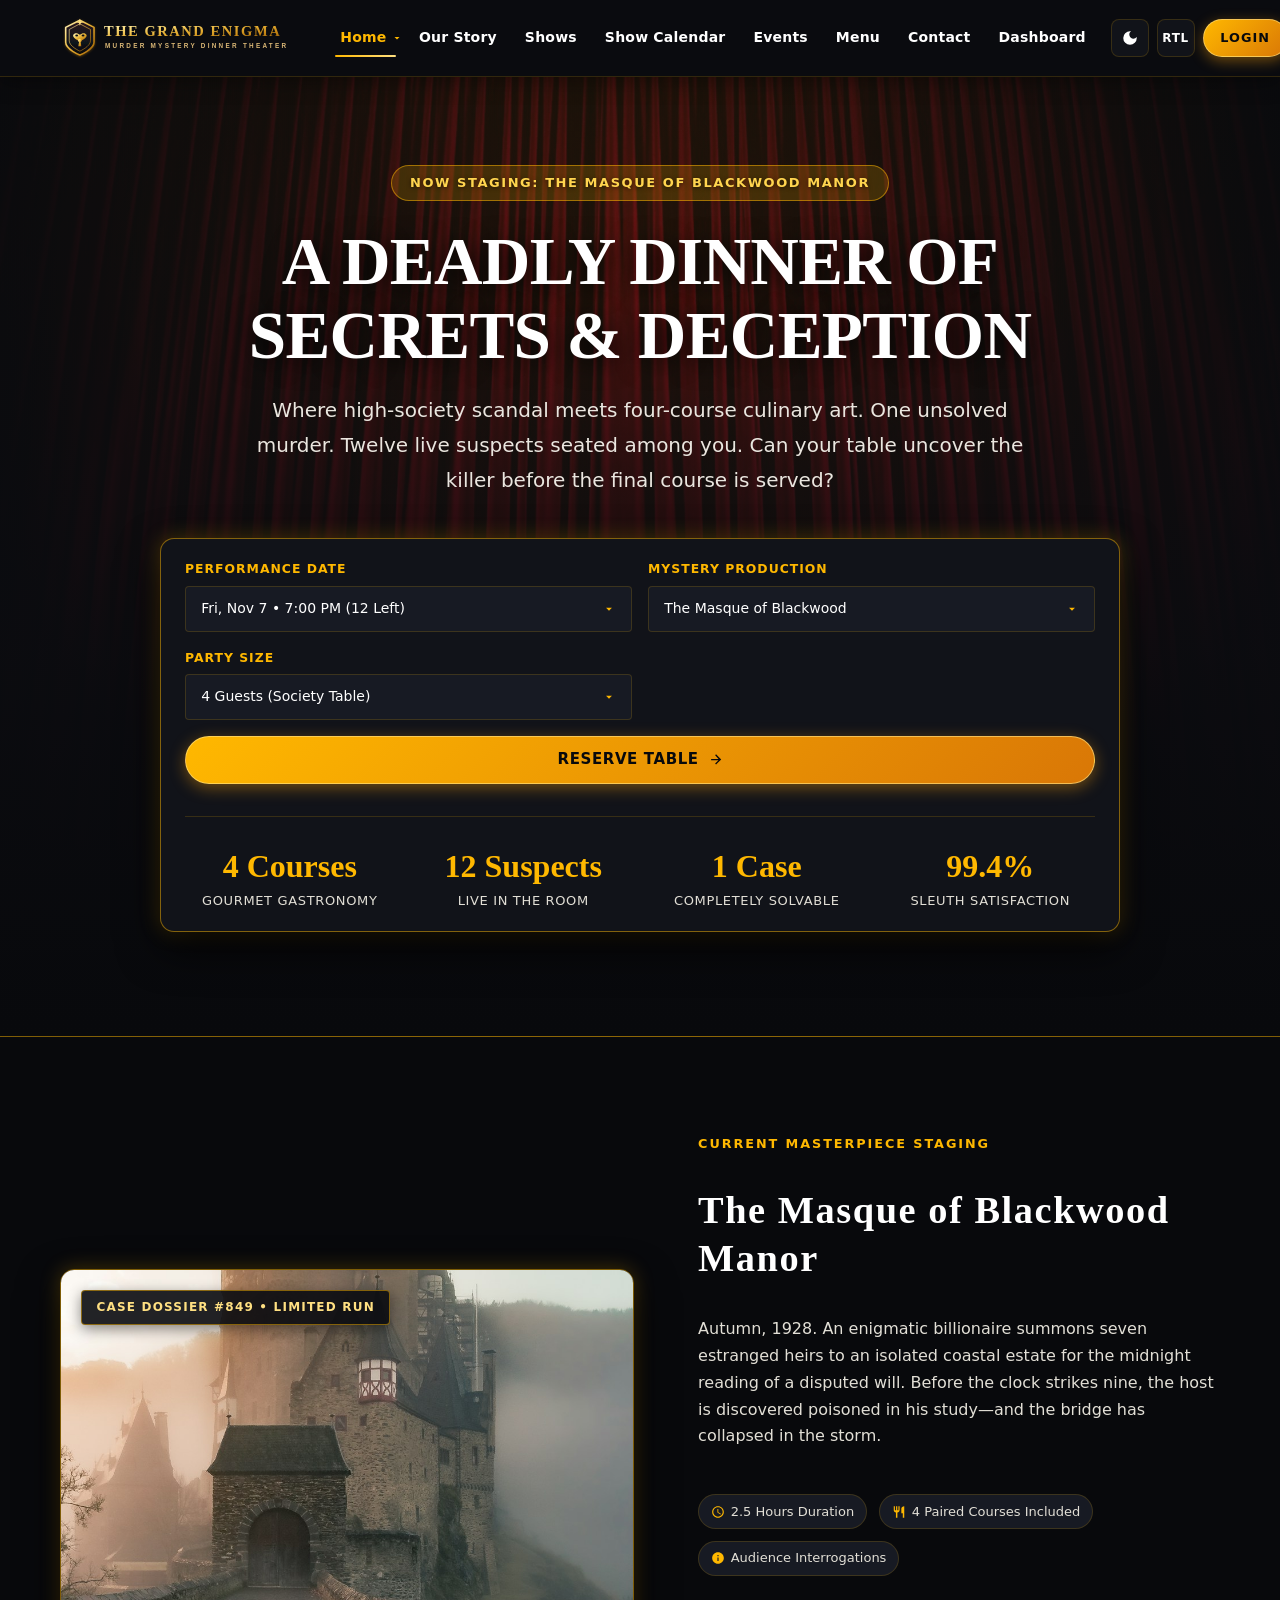
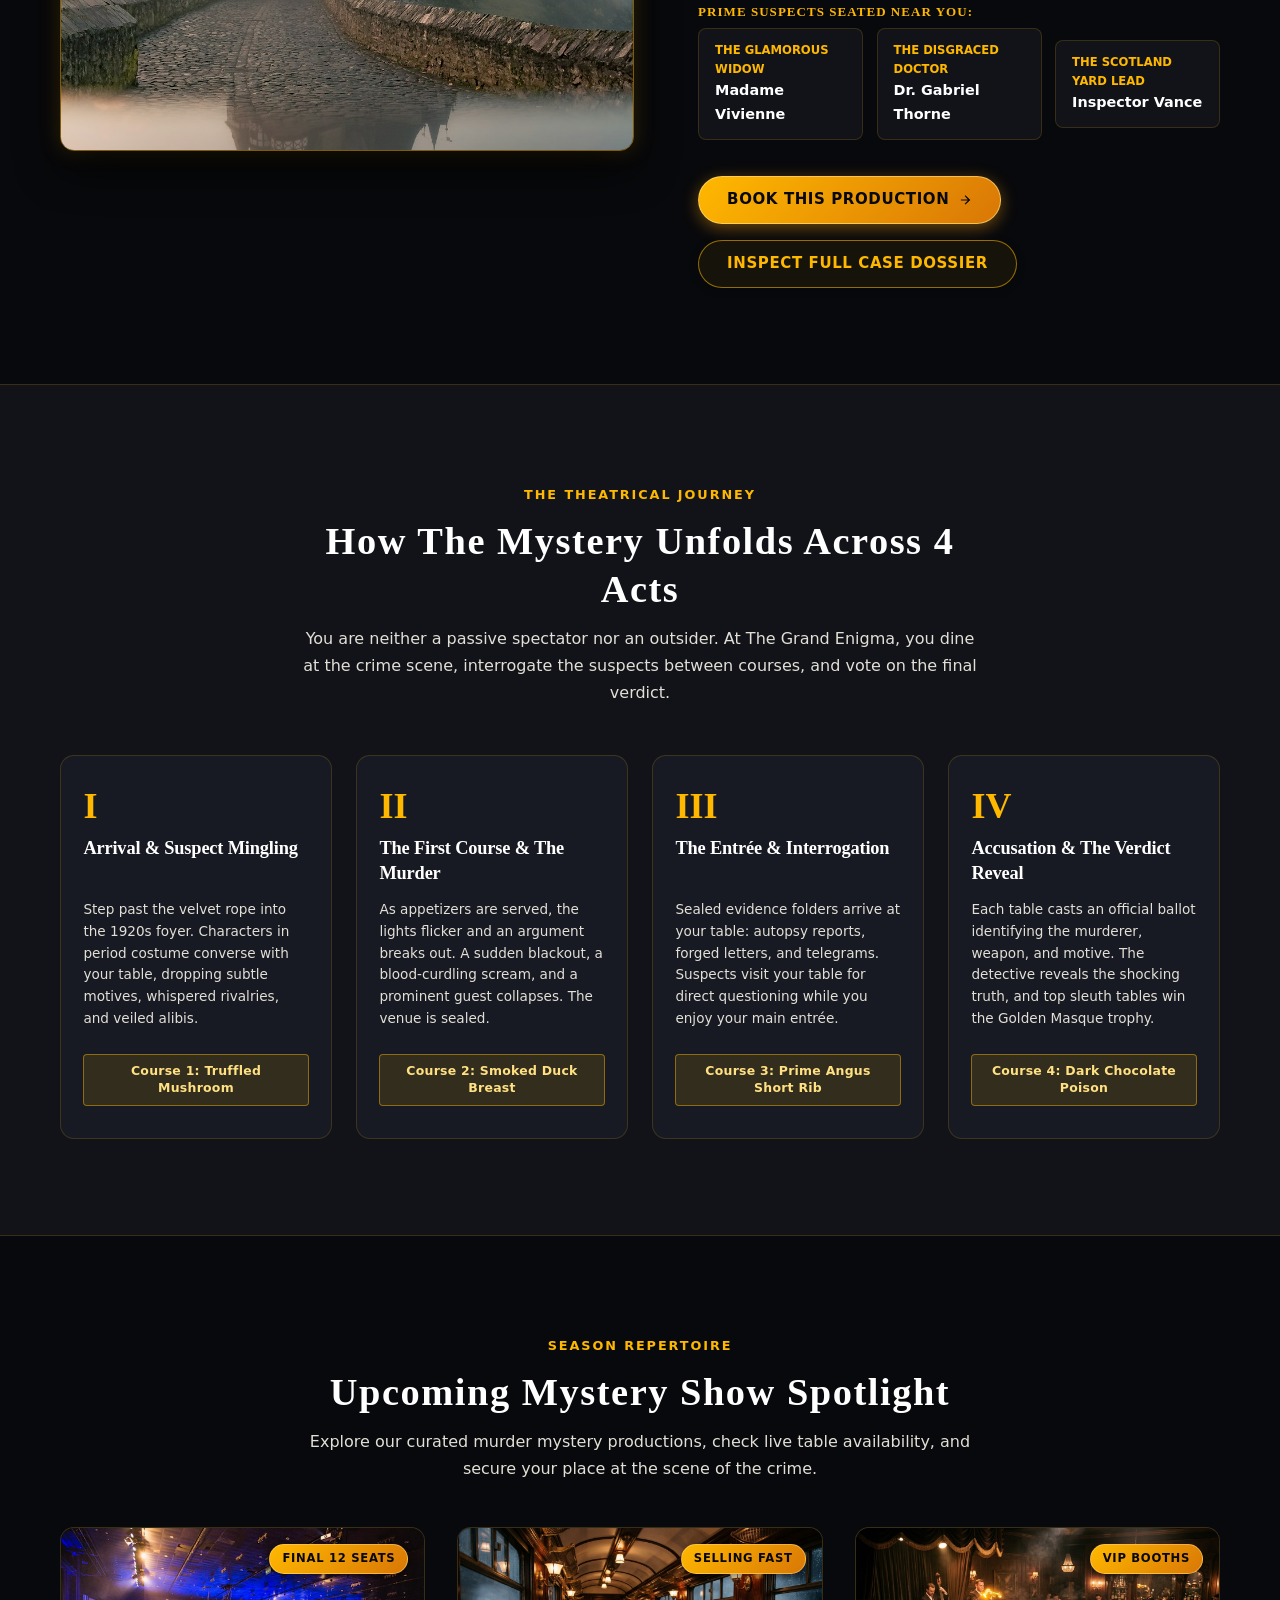
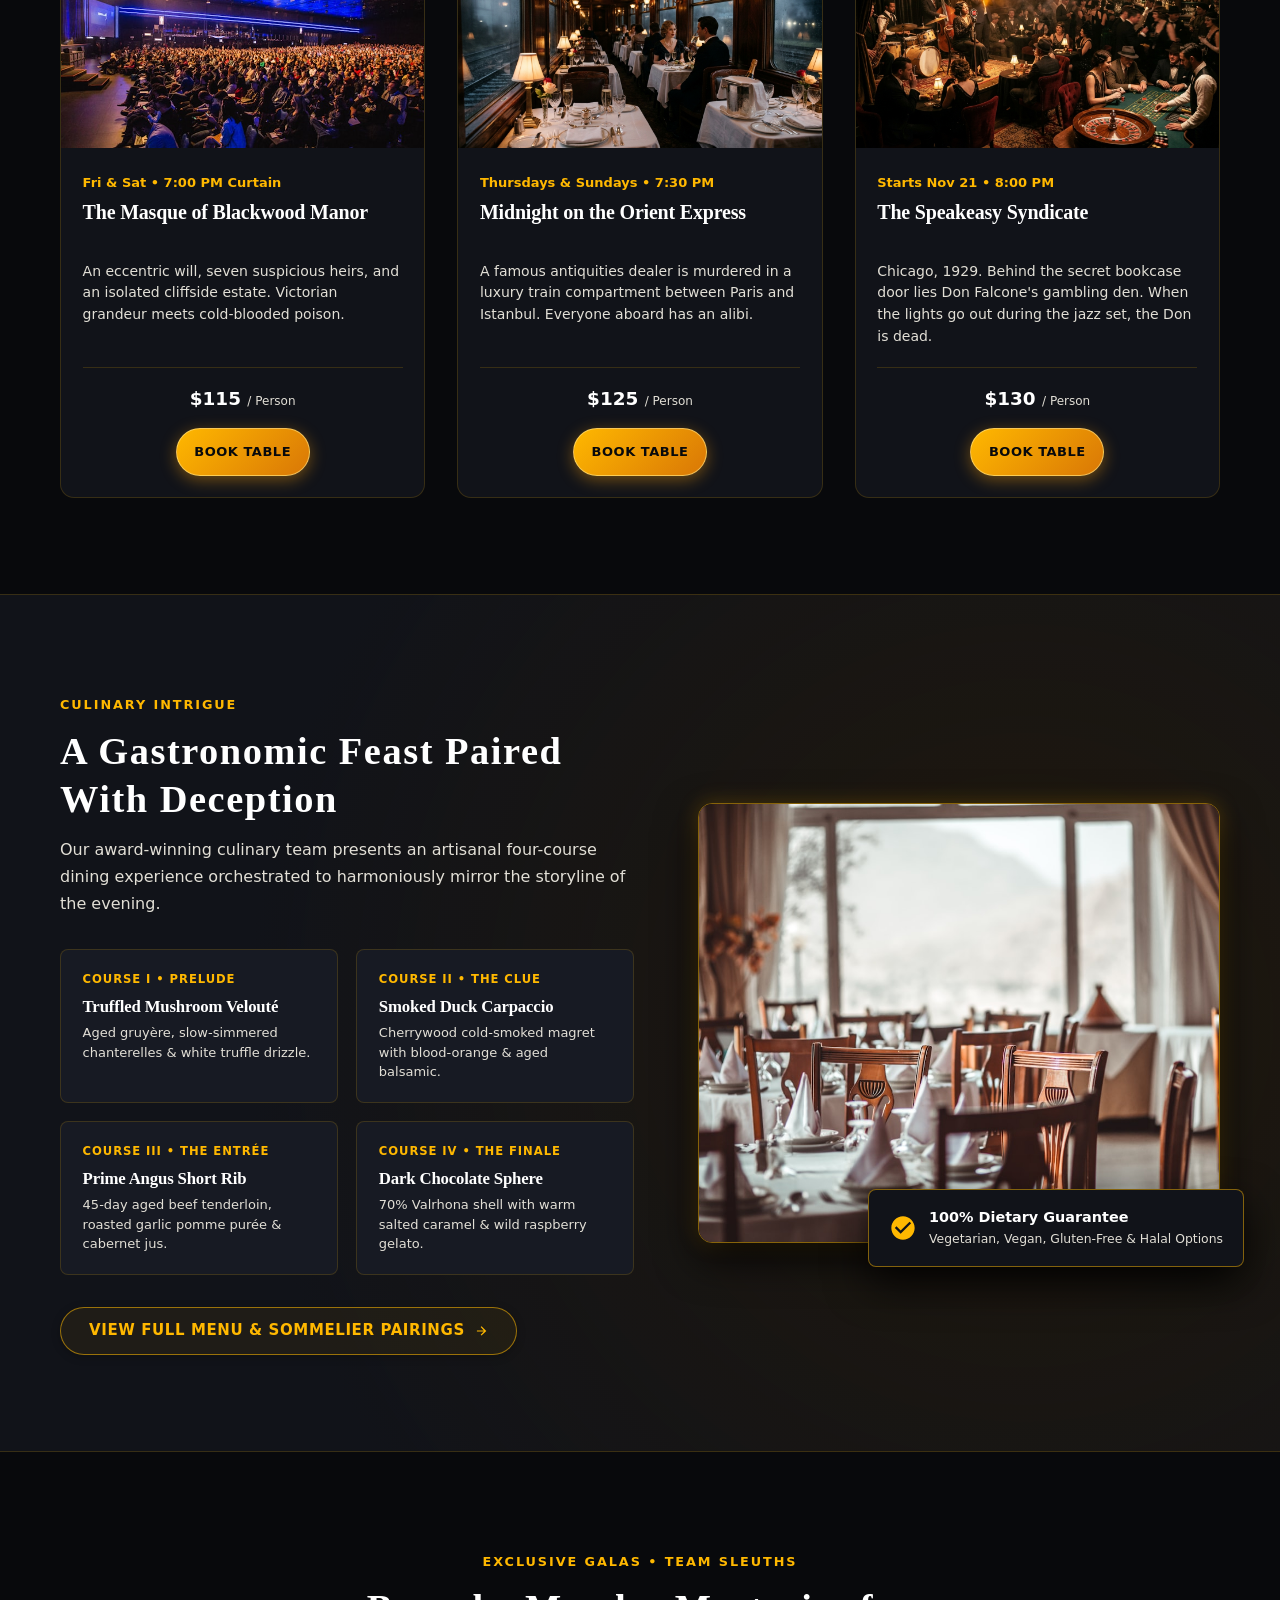
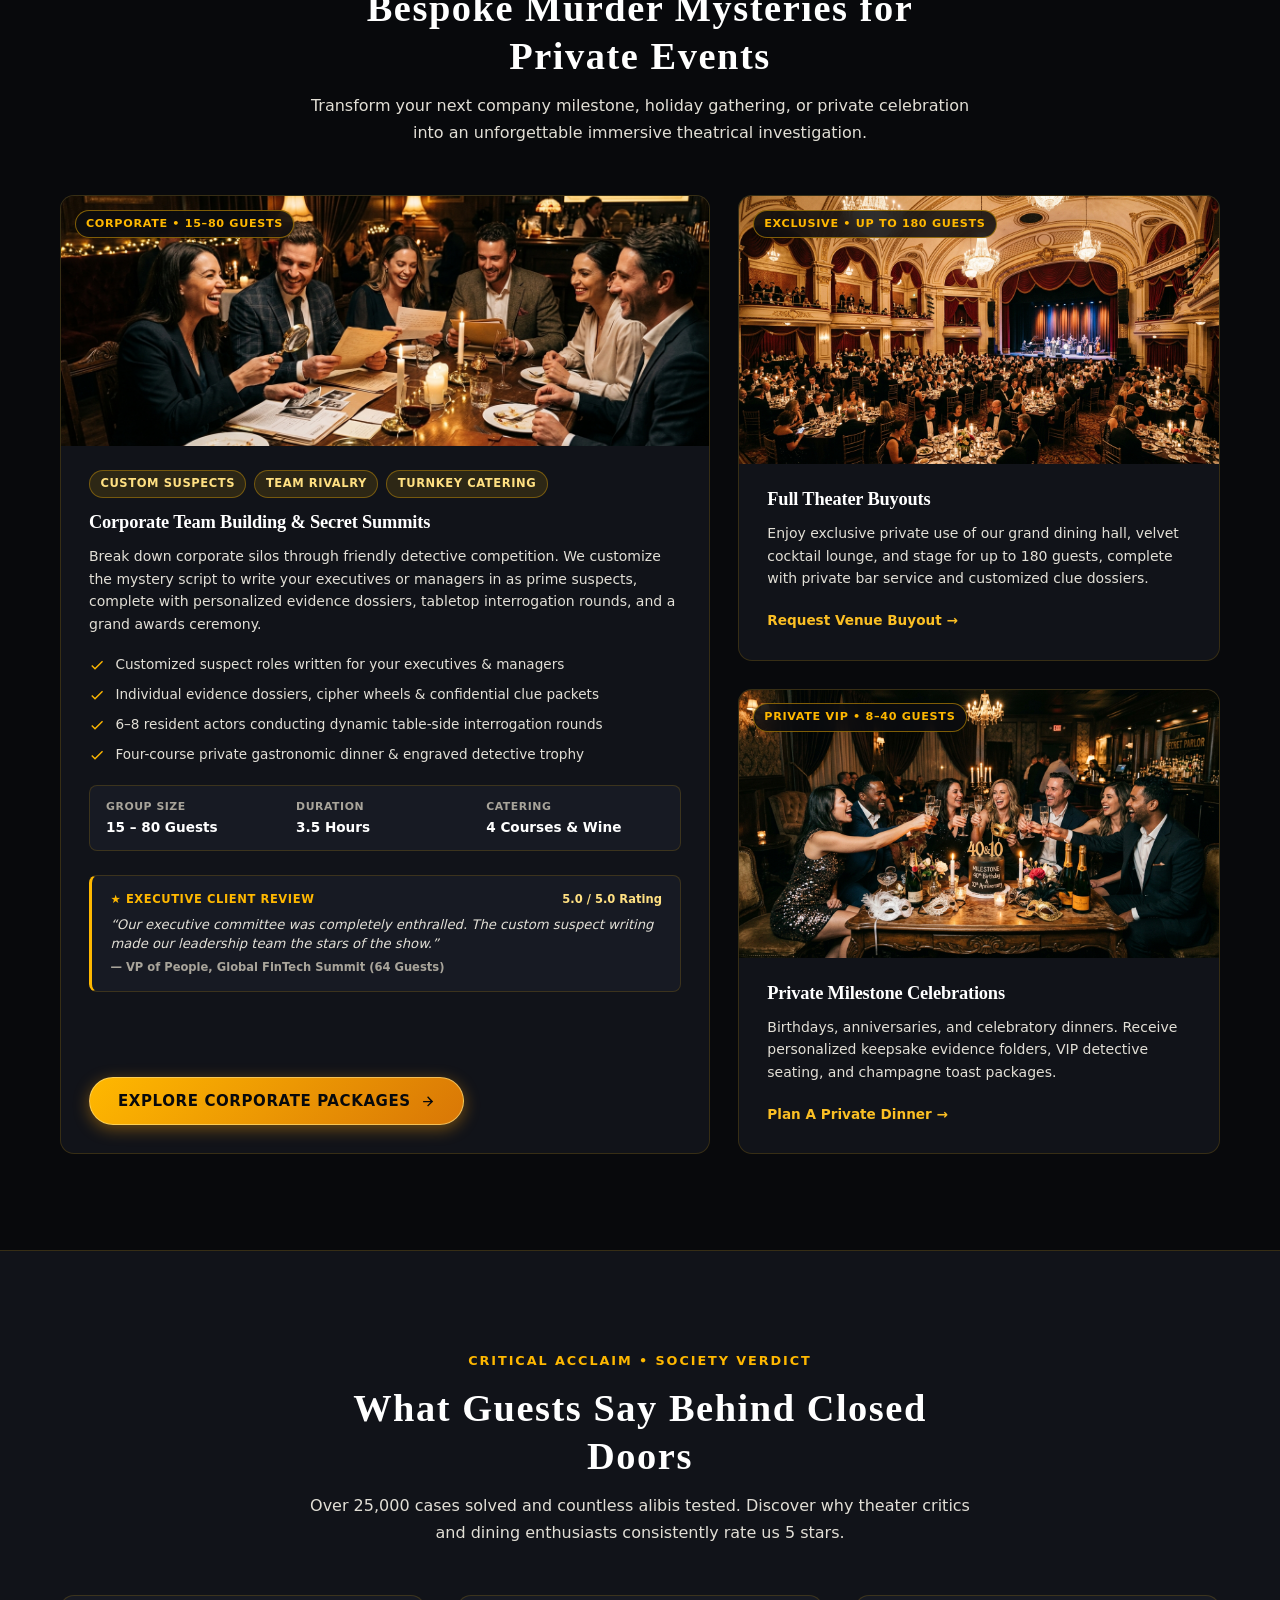
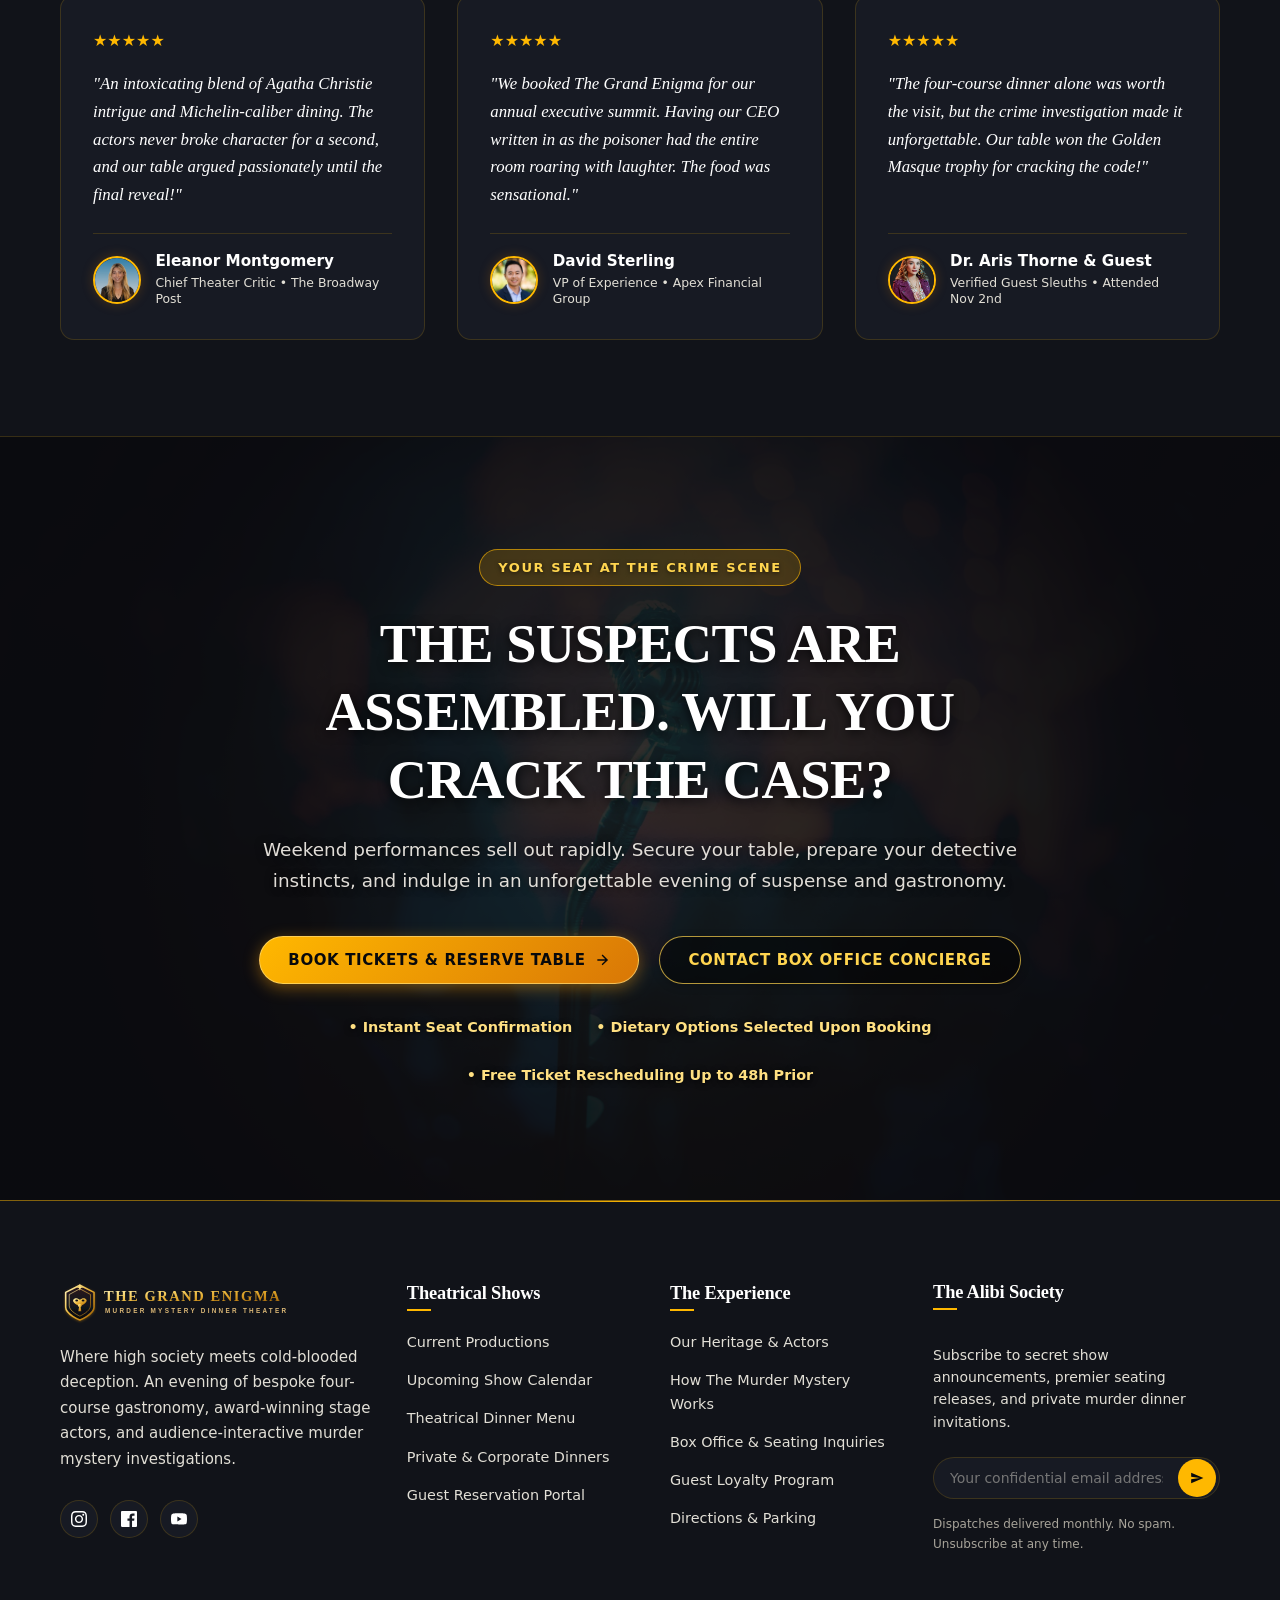
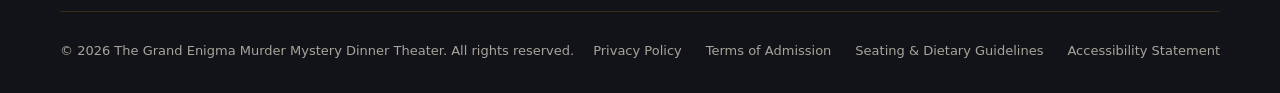
==== commit b51f06d2: "first commit" ====
--- a/index.html
+++ b/index.html
@@ -672,69 +672,118 @@
         </div>
 
         <div class="events-bento-grid">
-          <!-- Bento 1: Corporate Team Building -->
-          <div class="bento-card">
+          <!-- Featured Large Bento Card (Left Column) -->
+          <div class="bento-card bento-card-featured">
             <div class="bento-card-img-wrap">
               <img src="assets/images/events/bento_corporate_team.jpg"
                 alt="Corporate Team Building Murder Mystery at The Grand Enigma" loading="lazy">
               <span class="bento-badge">Corporate &bull; 15&ndash;80 Guests</span>
             </div>
             <div class="bento-card-body">
-              <h3 class="bento-title">Corporate Team Building</h3>
+              <div class="bento-pill-tags">
+                <span class="bento-pill">Custom Suspects</span>
+                <span class="bento-pill">Team Rivalry</span>
+                <span class="bento-pill">Turnkey Catering</span>
+              </div>
+              <h3 class="bento-title">Corporate Team Building &amp; Secret Summits</h3>
               <p class="bento-desc">
-                Break down corporate silos through friendly detective competition. We can customize
-                the mystery script to write your executives or managers in as prime suspects!
+                Break down corporate silos through friendly detective competition. We customize
+                the mystery script to write your executives or managers in as prime suspects, complete with personalized evidence dossiers, tabletop interrogation rounds, and a grand awards ceremony.
               </p>
-              <a href="events.html" class="bento-link">
-                <span>Explore Corporate Packages</span>
-                <svg width="15" height="15" viewBox="0 0 24 24" fill="currentColor" aria-hidden="true">
-                  <path d="M5 13h11.86l-5.43 5.43 1.42 1.42L21.14 12l-8.29-8.29-1.42 1.42L16.86 11H5v2z" />
-                </svg>
-              </a>
-            </div>
-          </div>
-
-          <!-- Bento 2: Full Theater Buyouts -->
-          <div class="bento-card">
-            <div class="bento-card-img-wrap">
-              <img src="assets/images/events/bento_theater_buyout.jpg"
-                alt="Full Theater Buyout Gala at The Grand Enigma" loading="lazy">
-              <span class="bento-badge">Exclusive &bull; Up to 180 Guests</span>
-            </div>
-            <div class="bento-card-body">
-              <h3 class="bento-title">Full Theater Buyouts</h3>
-              <p class="bento-desc">
-                Enjoy exclusive private use of our grand dining hall, velvet cocktail lounge, and stage
-                for up to 180 guests, complete with private bar service and customized clue dossiers.
-              </p>
-              <a href="events.html" class="bento-link">
-                <span>Request Venue Buyout</span>
-                <svg width="15" height="15" viewBox="0 0 24 24" fill="currentColor" aria-hidden="true">
-                  <path d="M5 13h11.86l-5.43 5.43 1.42 1.42L21.14 12l-8.29-8.29-1.42 1.42L16.86 11H5v2z" />
-                </svg>
-              </a>
-            </div>
-          </div>
-
-          <!-- Bento 3: Private Milestone Celebrations -->
-          <div class="bento-card">
-            <div class="bento-card-img-wrap">
-              <img src="assets/images/events/bento_milestone_celebration.jpg"
-                alt="Private Milestone Celebration Dinner at The Grand Enigma" loading="lazy">
-              <span class="bento-badge">Private VIP &bull; 8&ndash;40 Guests</span>
-            </div>
-            <div class="bento-card-body">
-              <h3 class="bento-title">Private Milestone</h3>
-              <p class="bento-desc">
-                Birthdays, anniversaries, and bachelor/bachelorette dinners. Receive personalized
-                keepsake evidence folders, VIP detective seating, and champagne toast packages.
-              </p>
-              <a href="events.html" class="bento-link">
-                <span>Plan A Private Dinner</span>
-                <svg width="15" height="15" viewBox="0 0 24 24" fill="currentColor" aria-hidden="true">
-                  <path d="M5 13h11.86l-5.43 5.43 1.42 1.42L21.14 12l-8.29-8.29-1.42 1.42L16.86 11H5v2z" />
-                </svg>
-              </a>
+
+              <ul class="bento-features-list">
+                <li class="bento-feature-item">
+                  <svg viewBox="0 0 24 24"><path d="M9 16.17L4.83 12l-1.42 1.41L9 19 21 7l-1.41-1.41z"/></svg>
+                  <span>Customized suspect roles written for your executives &amp; managers</span>
+                </li>
+                <li class="bento-feature-item">
+                  <svg viewBox="0 0 24 24"><path d="M9 16.17L4.83 12l-1.42 1.41L9 19 21 7l-1.41-1.41z"/></svg>
+                  <span>Individual evidence dossiers, cipher wheels &amp; confidential clue packets</span>
+                </li>
+                <li class="bento-feature-item">
+                  <svg viewBox="0 0 24 24"><path d="M9 16.17L4.83 12l-1.42 1.41L9 19 21 7l-1.41-1.41z"/></svg>
+                  <span>6–8 resident actors conducting dynamic table-side interrogation rounds</span>
+                </li>
+                <li class="bento-feature-item">
+                  <svg viewBox="0 0 24 24"><path d="M9 16.17L4.83 12l-1.42 1.41L9 19 21 7l-1.41-1.41z"/></svg>
+                  <span>Four-course private gastronomic dinner &amp; engraved detective trophy</span>
+                </li>
+              </ul>
+
+              <div class="bento-meta-strip">
+                <div class="bento-meta-cell">
+                  <span class="bento-meta-lbl">Group Size</span>
+                  <strong class="bento-meta-val">15 &ndash; 80 Guests</strong>
+                </div>
+                <div class="bento-meta-cell">
+                  <span class="bento-meta-lbl">Duration</span>
+                  <strong class="bento-meta-val">3.5 Hours</strong>
+                </div>
+                <div class="bento-meta-cell">
+                  <span class="bento-meta-lbl">Catering</span>
+                  <strong class="bento-meta-val">4 Courses &amp; Wine</strong>
+                </div>
+              </div>
+
+              <div class="bento-highlight-callout">
+                <div class="bento-callout-header">
+                  <span class="bento-callout-badge">★ Executive Client Review</span>
+                  <span class="bento-callout-rating">5.0 / 5.0 Rating</span>
+                </div>
+                <p class="bento-callout-quote">
+                  &ldquo;Our executive committee was completely enthralled. The custom suspect writing made our leadership team the stars of the show.&rdquo;
+                </p>
+                <span class="bento-callout-cite">&mdash; VP of People, Global FinTech Summit (64 Guests)</span>
+              </div>
+
+              <div class="bento-footer">
+                <a href="events.html" class="btn btn-primary">
+                  <span>Explore Corporate Packages</span>
+                  <svg width="15" height="15" viewBox="0 0 24 24" fill="currentColor" aria-hidden="true">
+                    <path d="M5 13h11.86l-5.43 5.43 1.42 1.42L21.14 12l-8.29-8.29-1.42 1.42L16.86 11H5v2z" />
+                  </svg>
+                </a>
+              </div>
+            </div>
+          </div>
+
+          <!-- Side Stack of Complementary Bento Cards (Right Column) -->
+          <div class="bento-side-stack">
+            <!-- Bento 2: Full Theater Buyouts -->
+            <div class="bento-card bento-card-compact">
+              <div class="bento-card-img-wrap">
+                <img src="assets/images/events/bento_theater_buyout.jpg"
+                  alt="Full Theater Buyout Gala at The Grand Enigma" loading="lazy">
+                <span class="bento-badge">Exclusive &bull; Up to 180 Guests</span>
+              </div>
+              <div class="bento-card-body">
+                <h3 class="bento-title">Full Theater Buyouts</h3>
+                <p class="bento-desc">
+                  Enjoy exclusive private use of our grand dining hall, velvet cocktail lounge, and stage
+                  for up to 180 guests, complete with private bar service and customized clue dossiers.
+                </p>
+                <a href="events.html" class="bento-link">
+                  <span>Request Venue Buyout &rarr;</span>
+                </a>
+              </div>
+            </div>
+
+            <!-- Bento 3: Private Milestone Celebrations -->
+            <div class="bento-card bento-card-compact">
+              <div class="bento-card-img-wrap">
+                <img src="assets/images/events/bento_milestone_celebration.jpg"
+                  alt="Private Milestone Celebration Dinner at The Grand Enigma" loading="lazy">
+                <span class="bento-badge">Private VIP &bull; 8&ndash;40 Guests</span>
+              </div>
+              <div class="bento-card-body">
+                <h3 class="bento-title">Private Milestone Celebrations</h3>
+                <p class="bento-desc">
+                  Birthdays, anniversaries, and celebratory dinners. Receive personalized keepsake evidence folders, VIP detective seating, and champagne toast packages.
+                </p>
+                <a href="events.html" class="bento-link">
+                  <span>Plan A Private Dinner &rarr;</span>
+                </a>
+              </div>
             </div>
           </div>
         </div>
--- a/assets/css/style.css
+++ b/assets/css/style.css
@@ -2605,9 +2605,62 @@
 
 .events-bento-grid {
   display: grid;
-  grid-template-columns: repeat(3, 1fr);
+  grid-template-columns: 1.35fr 1fr;
   gap: 1.75rem;
   margin-top: 3rem;
+  align-items: stretch;
+}
+
+.bento-card-featured {
+  display: flex;
+  flex-direction: column;
+  height: 100%;
+}
+
+.bento-card-featured .bento-card-img-wrap {
+  height: 250px;
+}
+
+.bento-pill-tags {
+  display: flex;
+  gap: 0.5rem;
+  flex-wrap: wrap;
+  margin-bottom: 0.85rem;
+}
+
+.bento-pill {
+  font-size: 0.72rem;
+  font-weight: 700;
+  padding: 0.2rem 0.65rem;
+  border-radius: var(--border-radius-full);
+  background: rgba(255, 184, 0, 0.12);
+  color: var(--color-gold-bright);
+  border: 1px solid rgba(255, 184, 0, 0.35);
+  text-transform: uppercase;
+  letter-spacing: 0.05em;
+}
+
+[data-theme="light"] .bento-pill {
+  background: rgba(217, 119, 6, 0.1);
+  color: #92400E;
+  border-color: rgba(217, 119, 6, 0.3);
+}
+
+.bento-side-stack {
+  display: flex;
+  flex-direction: column;
+  gap: 1.75rem;
+}
+
+.bento-card-compact {
+  display: grid;
+  grid-template-columns: 180px 1fr;
+  flex: 1;
+}
+
+.bento-card-compact .bento-card-img-wrap {
+  height: 100%;
+  min-height: 160px;
 }
 
 .bento-card {
@@ -2694,6 +2747,138 @@
   line-height: 1.6;
   margin-bottom: 1.25rem;
   flex: 1;
+}
+
+.bento-card-featured .bento-desc {
+  flex: 0 0 auto;
+}
+
+.bento-features-list {
+  list-style: none;
+  padding: 0;
+  margin: 0 0 1.25rem 0;
+  display: flex;
+  flex-direction: column;
+  gap: 0.65rem;
+}
+
+.bento-feature-item {
+  display: flex;
+  align-items: flex-start;
+  gap: 0.65rem;
+  font-size: 0.85rem;
+  color: var(--text-secondary);
+  line-height: 1.45;
+}
+
+.bento-feature-item svg {
+  width: 16px;
+  height: 16px;
+  fill: var(--accent-gold);
+  flex-shrink: 0;
+  margin-top: 2px;
+}
+
+[data-theme="light"] .bento-feature-item svg {
+  fill: #B45309;
+}
+
+.bento-meta-strip {
+  display: grid;
+  grid-template-columns: repeat(3, 1fr);
+  gap: 0.75rem;
+  padding: 0.75rem 1rem;
+  background: var(--bg-surface-alt);
+  border: 1px solid var(--border-subtle);
+  border-radius: var(--border-radius-md);
+  margin-bottom: 1.5rem;
+}
+
+[data-theme="light"] .bento-meta-strip {
+  background: #F3F1EC;
+}
+
+.bento-meta-cell {
+  display: flex;
+  flex-direction: column;
+}
+
+.bento-meta-lbl {
+  font-size: 0.68rem;
+  color: var(--text-muted);
+  text-transform: uppercase;
+  letter-spacing: 0.05em;
+  font-weight: 600;
+}
+
+.bento-meta-val {
+  font-size: 0.85rem;
+  color: var(--text-primary);
+  font-weight: 700;
+}
+
+.bento-highlight-callout {
+  background: var(--bg-surface-alt);
+  border: 1px solid var(--border-subtle);
+  border-left: 3px solid var(--accent-gold);
+  border-radius: var(--border-radius-md);
+  padding: 0.85rem 1.15rem;
+  margin-bottom: 1.25rem;
+  display: flex;
+  flex-direction: column;
+  gap: 0.35rem;
+}
+
+[data-theme="light"] .bento-highlight-callout {
+  background: #F5F3EE;
+  border-left-color: #B45309;
+}
+
+.bento-callout-header {
+  display: flex;
+  align-items: center;
+  justify-content: space-between;
+  gap: 0.5rem;
+}
+
+.bento-callout-badge {
+  font-size: 0.72rem;
+  font-weight: 700;
+  color: var(--accent-gold);
+  text-transform: uppercase;
+  letter-spacing: 0.05em;
+}
+
+[data-theme="light"] .bento-callout-badge {
+  color: #B45309;
+}
+
+.bento-callout-rating {
+  font-size: 0.72rem;
+  font-weight: 700;
+  color: var(--color-gold-bright);
+}
+
+[data-theme="light"] .bento-callout-rating {
+  color: #92400E;
+}
+
+.bento-callout-quote {
+  font-size: 0.825rem;
+  color: var(--text-secondary);
+  font-style: italic;
+  line-height: 1.45;
+  margin: 0;
+}
+
+.bento-callout-cite {
+  font-size: 0.72rem;
+  color: var(--text-muted);
+  font-weight: 600;
+}
+
+.bento-footer {
+  margin-top: auto;
 }
 
 .bento-link {
@@ -4672,12 +4857,13 @@
 
 .shows-productions-grid {
   display: grid;
-  grid-template-columns: repeat(3, 1fr);
+  grid-template-columns: repeat(6, 1fr);
   gap: 2rem;
   align-items: stretch;
 }
 
 .show-production-card {
+  grid-column: span 2;
   background: var(--bg-surface);
   border: 1px solid var(--border-subtle);
   border-radius: var(--border-radius-lg);
@@ -4688,6 +4874,63 @@
   box-sizing: border-box;
   transition: transform var(--transition-normal), border-color var(--transition-normal), box-shadow var(--transition-normal);
   position: relative;
+}
+
+.show-production-card.show-production-flagship {
+  grid-column: 1 / -1;
+  display: grid;
+  grid-template-columns: 1.15fr 1fr;
+  align-items: stretch;
+  border-color: var(--border-accent);
+  box-shadow: 0 16px 36px rgba(0, 0, 0, 0.4), var(--shadow-gold);
+}
+
+.show-production-card.show-production-flagship .show-card-media {
+  aspect-ratio: auto;
+  height: 100%;
+  min-height: 380px;
+}
+
+.show-production-card.show-production-flagship .show-card-body {
+  padding: 2.25rem 2.25rem;
+  display: flex;
+  flex-direction: column;
+  justify-content: center;
+}
+
+.show-production-card.show-production-feature {
+  grid-column: span 3;
+}
+
+.flagship-premier-tag {
+  position: absolute;
+  top: 1rem;
+  right: 1rem;
+  background: linear-gradient(135deg, rgba(212, 163, 89, 0.95), rgba(180, 83, 9, 0.95));
+  color: #0B0C10;
+  font-size: 0.72rem;
+  font-weight: 800;
+  letter-spacing: 0.06em;
+  text-transform: uppercase;
+  padding: 0.35rem 0.85rem;
+  border-radius: var(--border-radius-full);
+  box-shadow: 0 4px 12px rgba(0, 0, 0, 0.3);
+  z-index: 2;
+}
+
+[data-theme="light"] .flagship-premier-tag {
+  color: #FFFFFF;
+}
+
+.meta-badge-pill.is-featured {
+  background: rgba(212, 163, 89, 0.15);
+  border-color: var(--accent-gold);
+  color: var(--color-gold-bright);
+}
+
+[data-theme="light"] .meta-badge-pill.is-featured {
+  background: rgba(180, 83, 9, 0.12);
+  color: #92400E;
 }
 
 .show-production-card:hover {
@@ -5004,6 +5247,36 @@
   transform: translateY(-5px);
 }
 
+.genre-item-card.is-spotlight {
+  border-color: var(--accent-gold);
+  box-shadow: 0 14px 34px rgba(0, 0, 0, 0.45), var(--shadow-gold);
+  position: relative;
+  transform: translateY(-4px);
+}
+
+.genre-spotlight-badge {
+  position: absolute;
+  top: 1rem;
+  right: 1rem;
+  background: rgba(11, 12, 16, 0.92);
+  backdrop-filter: blur(8px);
+  border: 1px solid var(--accent-gold);
+  color: var(--color-gold-bright);
+  font-size: 0.7rem;
+  font-weight: 800;
+  letter-spacing: 0.05em;
+  text-transform: uppercase;
+  padding: 0.3rem 0.75rem;
+  border-radius: var(--border-radius-full);
+  z-index: 2;
+}
+
+[data-theme="light"] .genre-spotlight-badge {
+  background: rgba(255, 255, 255, 0.95);
+  color: #92400E;
+  border-color: #B45309;
+}
+
 .genre-card-media-wrap {
   width: 100%;
   aspect-ratio: 16 / 10;
@@ -5182,6 +5455,30 @@
   border-color: var(--border-accent);
   box-shadow: 0 14px 34px rgba(0, 0, 0, 0.45), var(--shadow-gold);
   transform: translateY(-6px);
+}
+
+.premiere-show-card.premiere-card-headline {
+  border-color: var(--border-accent);
+  box-shadow: 0 14px 34px rgba(0, 0, 0, 0.45), var(--shadow-gold);
+}
+
+.premiere-marquee-badge {
+  position: absolute;
+  top: 1rem;
+  right: 1rem;
+  background: linear-gradient(135deg, rgba(212, 163, 89, 0.95), rgba(180, 83, 9, 0.95));
+  color: #0B0C10;
+  font-size: 0.7rem;
+  font-weight: 800;
+  letter-spacing: 0.05em;
+  text-transform: uppercase;
+  padding: 0.3rem 0.75rem;
+  border-radius: var(--border-radius-full);
+  z-index: 2;
+}
+
+[data-theme="light"] .premiere-marquee-badge {
+  color: #FFFFFF;
 }
 
 .premiere-card-media {
@@ -7285,38 +7582,66 @@
   display: grid;
   grid-template-columns: repeat(4, 1fr);
   gap: 1.75rem;
-  margin-top: 3rem;
+  margin-top: 3.5rem;
+  position: relative;
+}
+
+.events-script-grid::before {
+  content: '';
+  position: absolute;
+  top: 2.75rem;
+  left: 8%;
+  right: 8%;
+  height: 2px;
+  background: linear-gradient(90deg, transparent, var(--border-accent), var(--accent-gold), var(--border-accent), transparent);
+  border-bottom: 1px dashed rgba(212, 163, 89, 0.45);
+  z-index: 1;
 }
 
 .events-script-card {
   background: var(--bg-surface);
   border: 1px solid var(--border-subtle);
-  border-radius: var(--border-radius-md);
-  padding: 1.75rem 1.5rem;
+  border-radius: var(--border-radius-lg);
+  padding: 2rem 1.5rem 1.75rem;
   display: flex;
   flex-direction: column;
   position: relative;
-  transition: transform var(--transition-fast);
+  z-index: 2;
+  box-shadow: 0 8px 24px rgba(0, 0, 0, 0.2);
+  transition: transform var(--transition-normal), border-color var(--transition-normal), box-shadow var(--transition-normal);
 }
 
 [data-theme="light"] .events-script-card {
   background: #F9F8F5;
+  box-shadow: 0 6px 20px rgba(0, 0, 0, 0.05);
 }
 
 .events-script-card:hover {
-  transform: translateY(-4px);
+  transform: translateY(-5px);
   border-color: var(--border-accent);
+  box-shadow: 0 14px 30px rgba(0, 0, 0, 0.3), var(--shadow-gold);
 }
 
 .events-step-num {
-  font-family: var(--font-display);
-  font-size: 1.5rem;
+  width: 46px;
+  height: 46px;
+  border-radius: var(--border-radius-full);
+  background: var(--bg-surface-alt);
+  border: 2px solid var(--accent-gold);
+  color: var(--accent-gold);
+  display: inline-flex;
+  align-items: center;
+  justify-content: center;
+  font-family: var(--font-mono, monospace);
+  font-size: 1.05rem;
   font-weight: 800;
-  color: var(--accent-gold);
-  margin-bottom: 0.75rem;
+  margin-bottom: 1.25rem;
+  box-shadow: 0 0 14px rgba(212, 163, 89, 0.3);
 }
 
 [data-theme="light"] .events-step-num {
+  background: #FFFFFF;
+  border-color: #B45309;
   color: #92400E;
 }
 
@@ -7332,6 +7657,31 @@
   font-size: 0.825rem;
   color: var(--text-secondary);
   line-height: 1.6;
+}
+
+.events-venue-card.events-venue-featured {
+  border-color: var(--border-accent);
+  box-shadow: 0 16px 36px rgba(0, 0, 0, 0.4), var(--shadow-gold);
+  position: relative;
+}
+
+.events-venue-spotlight-tag {
+  position: absolute;
+  top: 1rem;
+  right: 1rem;
+  background: linear-gradient(135deg, rgba(212, 163, 89, 0.95), rgba(180, 83, 9, 0.95));
+  color: #0B0C10;
+  font-size: 0.72rem;
+  font-weight: 800;
+  letter-spacing: 0.05em;
+  text-transform: uppercase;
+  padding: 0.35rem 0.85rem;
+  border-radius: var(--border-radius-full);
+  z-index: 2;
+}
+
+[data-theme="light"] .events-venue-spotlight-tag {
+  color: #FFFFFF;
 }
 
 /* --------------------------------------------------------------------------
--- a/assets/css/responsive.css
+++ b/assets/css/responsive.css
@@ -380,7 +380,16 @@
   }
 
   .events-bento-grid {
-    grid-template-columns: repeat(2, 1fr);
+    grid-template-columns: 1fr;
+    gap: 1.5rem;
+  }
+
+  .bento-card-compact {
+    grid-template-columns: 1fr;
+  }
+
+  .bento-card-compact .bento-card-img-wrap {
+    height: 190px;
   }
 
   .testimonials-grid {
@@ -1051,6 +1060,9 @@
     grid-template-columns: repeat(2, 1fr);
     gap: 1.5rem;
   }
+  .show-production-card.show-production-feature {
+    grid-column: span 3;
+  }
   .events-packages-grid {
     grid-template-columns: repeat(2, 1fr) !important;
     max-width: 860px;
@@ -1091,6 +1103,21 @@
     margin-left: auto;
     margin-right: auto;
     gap: 1.5rem;
+  }
+  .show-production-card,
+  .show-production-card.show-production-flagship,
+  .show-production-card.show-production-feature {
+    grid-column: auto !important;
+    display: flex !important;
+    flex-direction: column !important;
+  }
+  .show-production-card.show-production-flagship .show-card-media {
+    aspect-ratio: 16 / 10 !important;
+    min-height: 220px !important;
+    height: auto !important;
+  }
+  .show-production-card.show-production-flagship .show-card-body {
+    padding: 1.5rem 1.25rem !important;
   }
   .shows-premieres-grid {
     grid-template-columns: 1fr !important;
@@ -1193,6 +1220,16 @@
     margin-left: auto;
     margin-right: auto;
     gap: 1.5rem;
+  }
+  .events-format-card {
+    display: flex !important;
+    flex-direction: column !important;
+  }
+  .events-script-grid::before {
+    display: none !important;
+  }
+  .events-script-grid {
+    grid-template-columns: 1fr !important;
   }
   .events-format-title {
     min-height: auto;
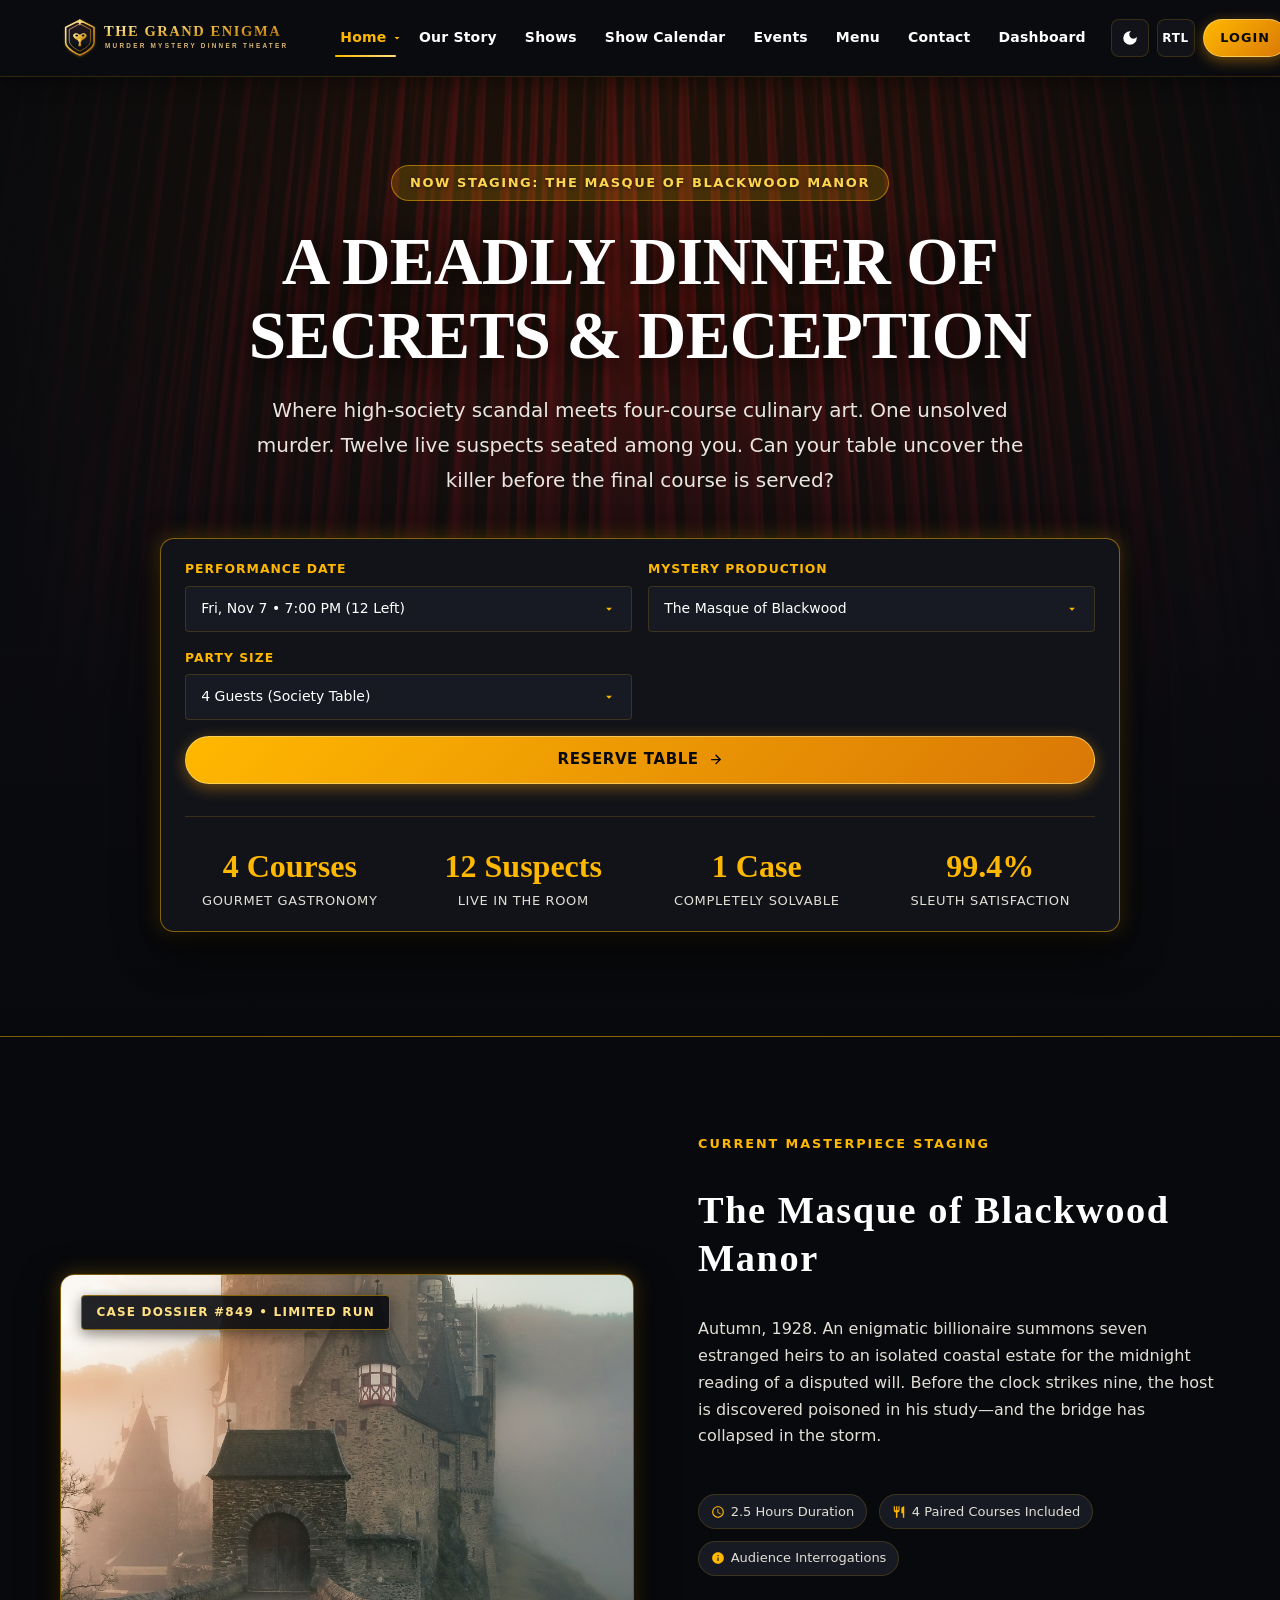
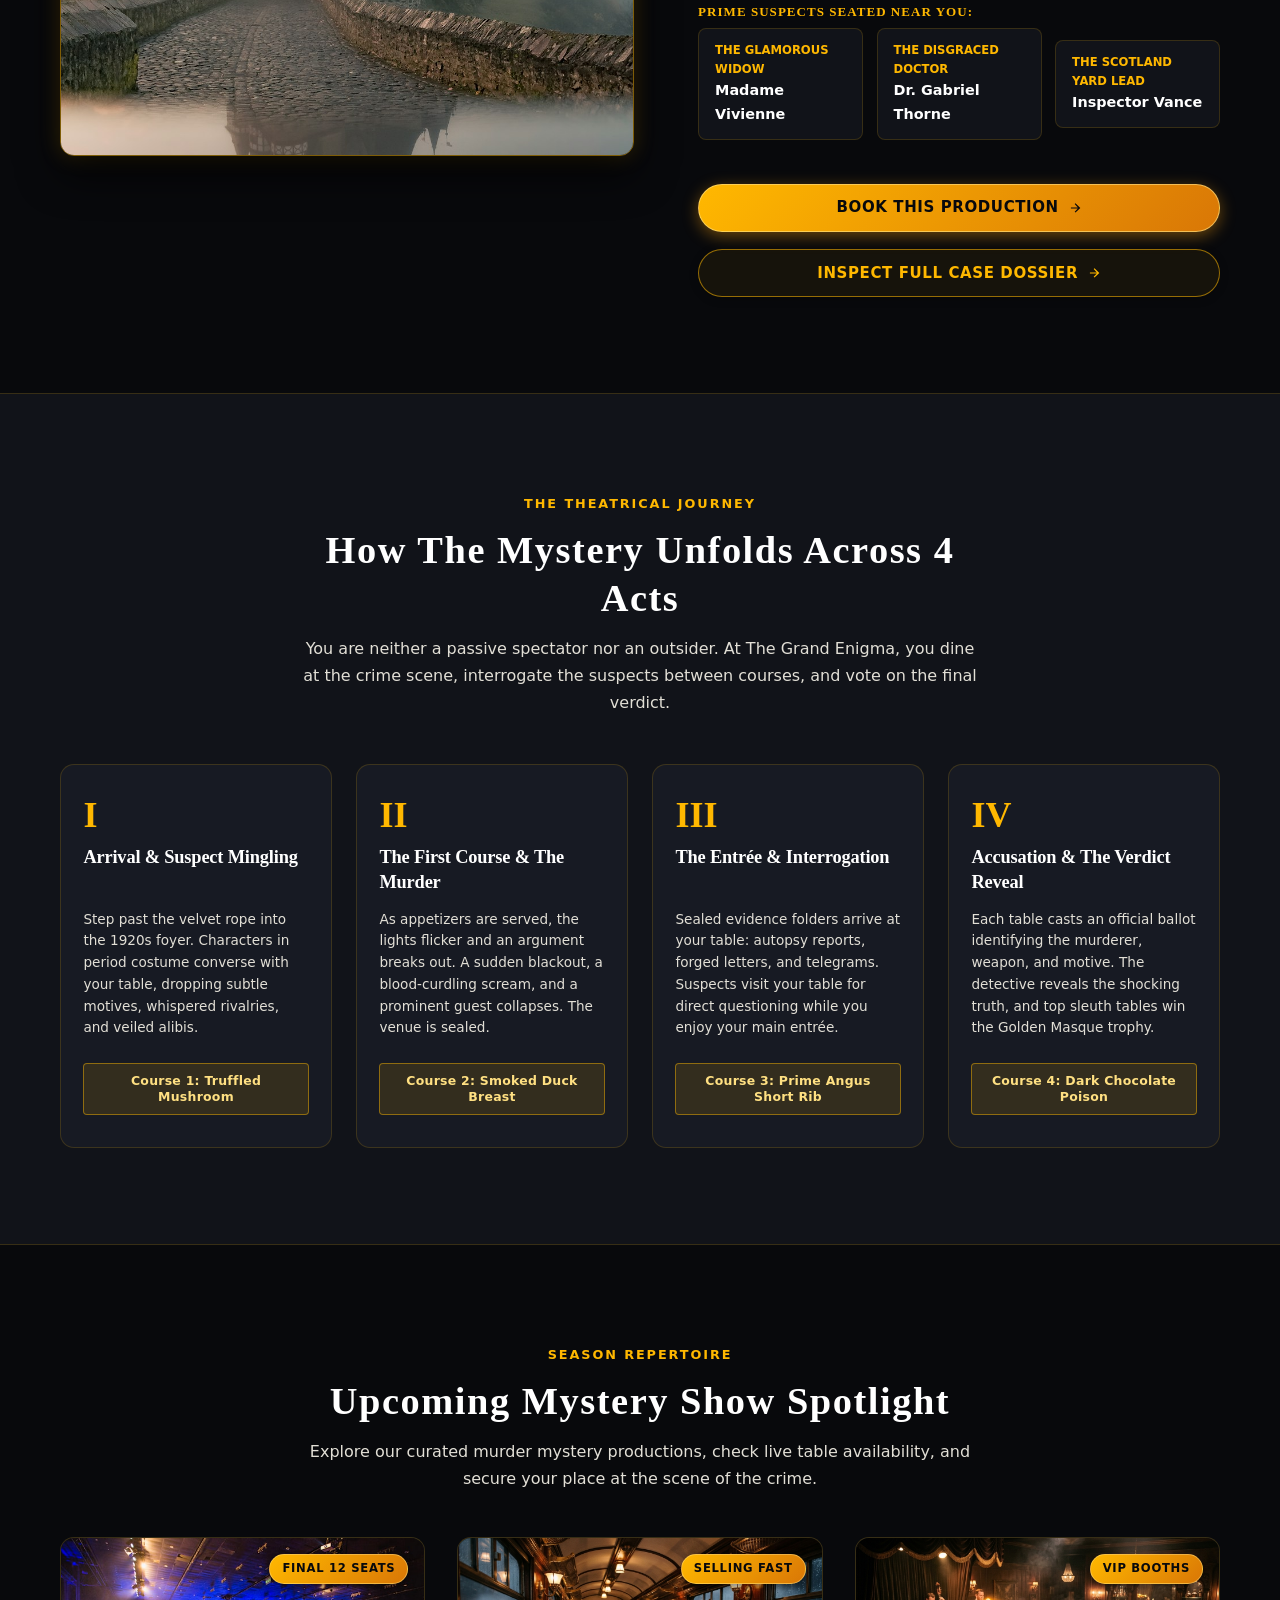
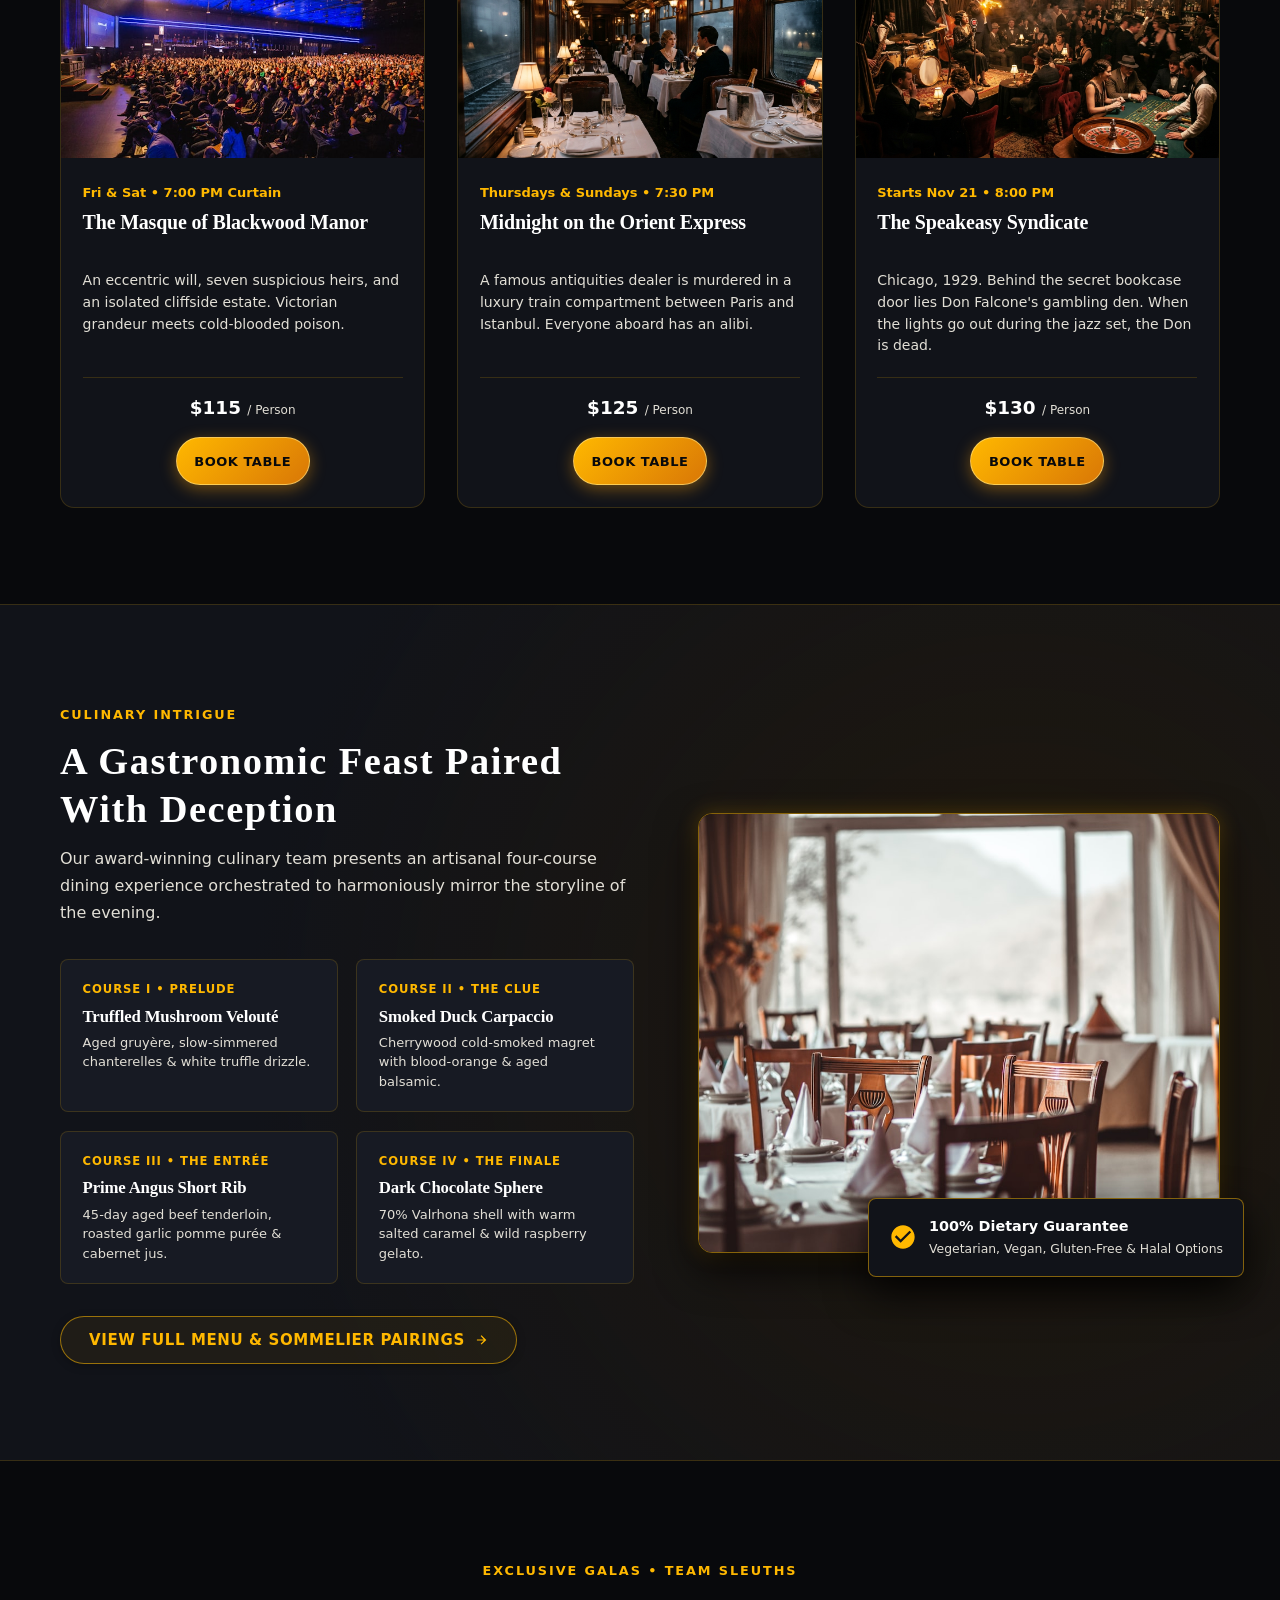
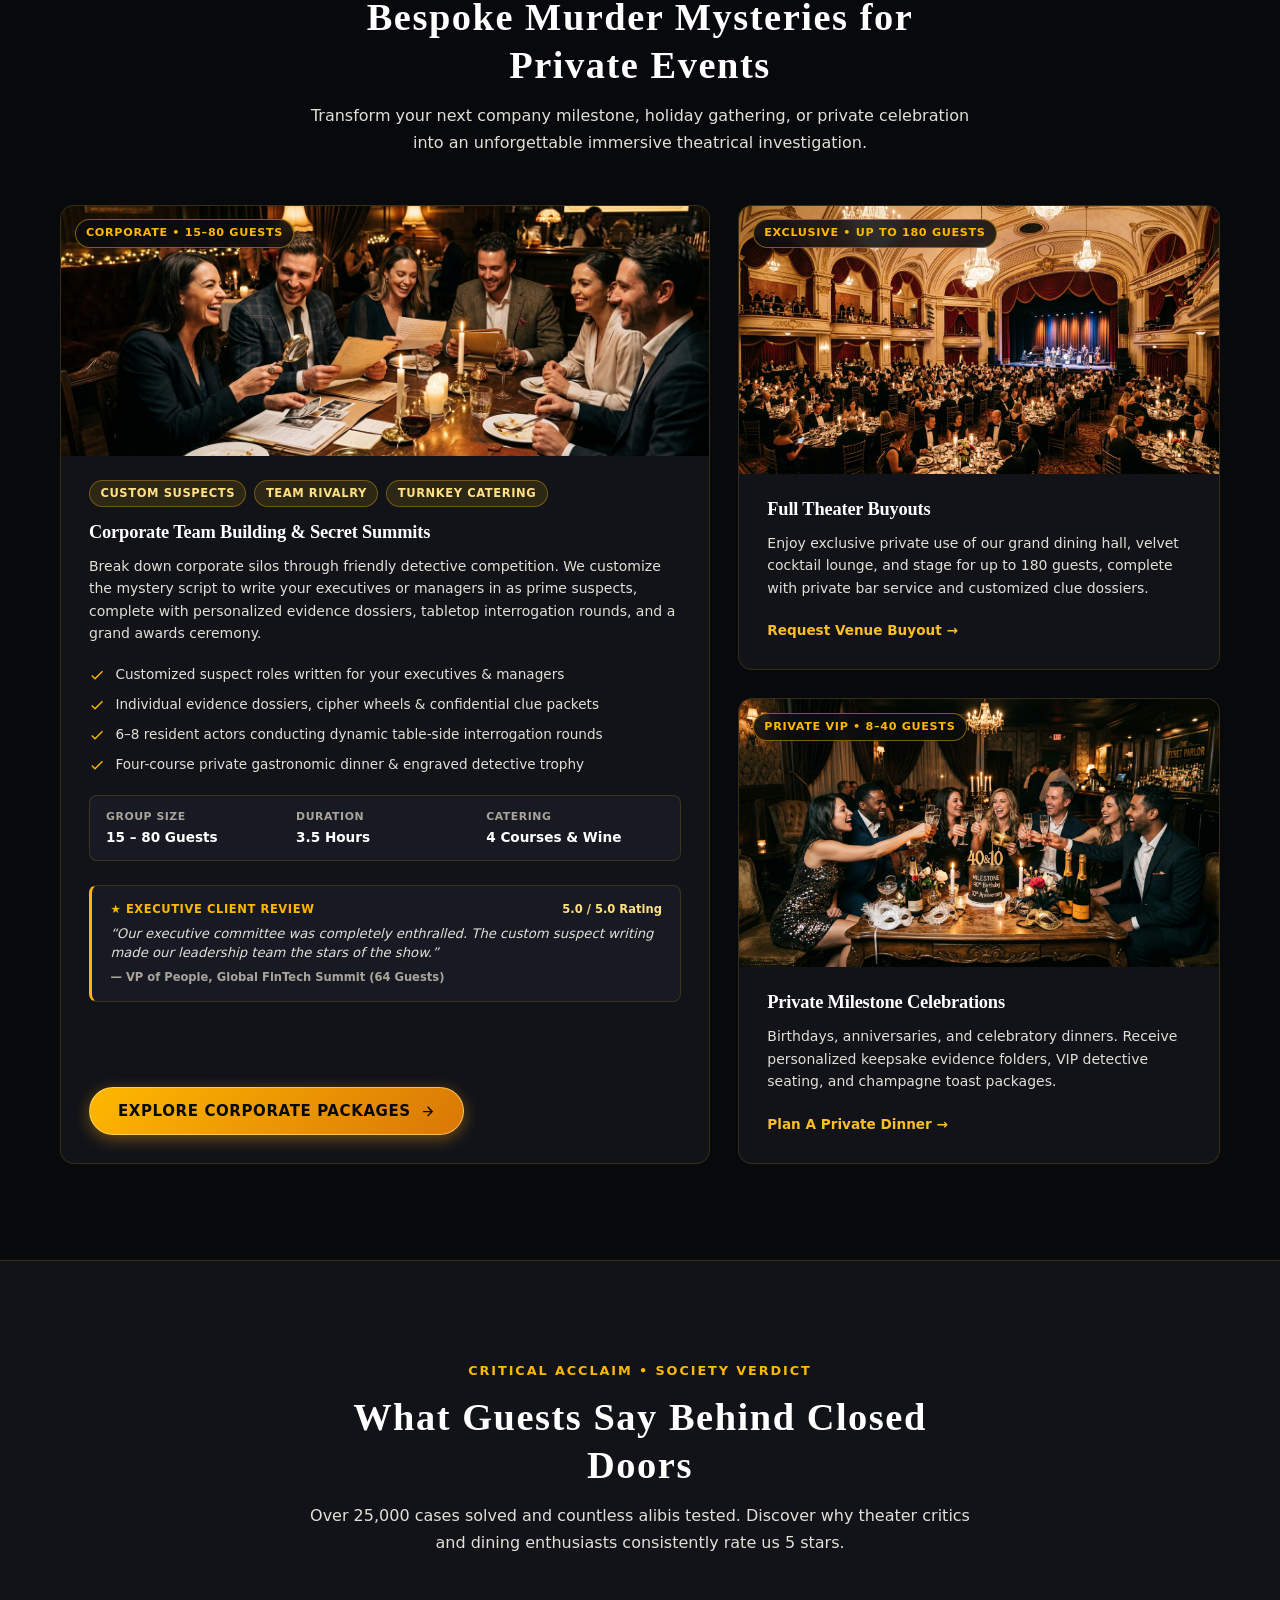
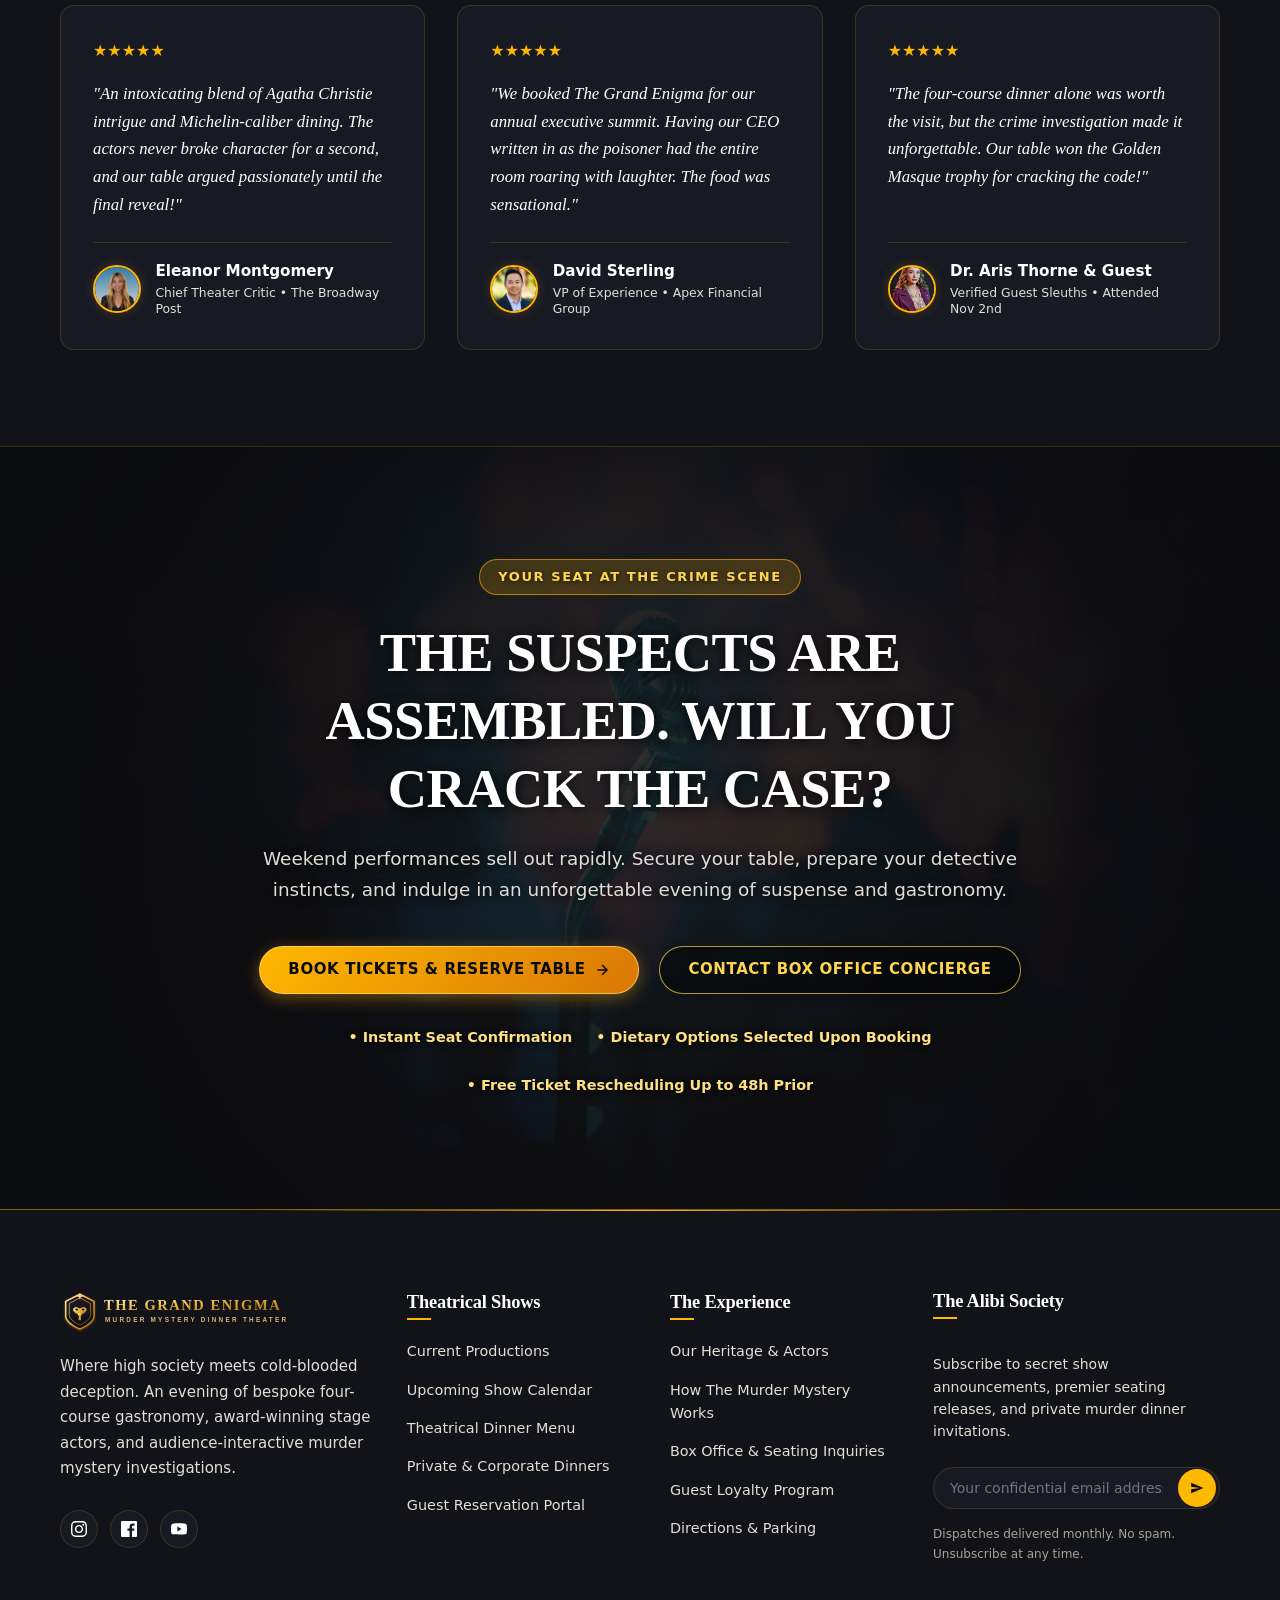
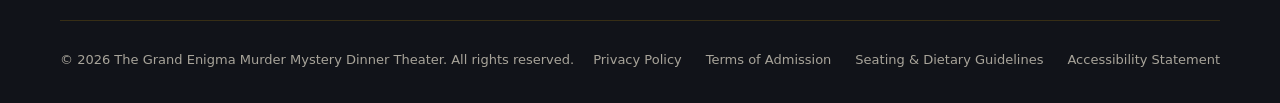
==== commit cd48e977: "first commit" ====
--- a/index.html
+++ b/index.html
@@ -414,15 +414,18 @@
               </div>
             </div>
 
-            <div style="display: flex; gap: 1rem; align-items: center; margin-top: 1rem; flex-wrap: wrap;">
+            <div class="current-prod-actions">
               <a href="shows.html" class="btn btn-primary">
                 <span>Book This Production</span>
-                <svg width="14" height="14" viewBox="0 0 24 24" fill="currentColor">
+                <svg width="14" height="14" viewBox="0 0 24 24" fill="currentColor" aria-hidden="true">
                   <path d="M5 13h11.86l-5.43 5.43 1.42 1.42L21.14 12l-8.29-8.29-1.42 1.42L16.86 11H5v2z" />
                 </svg>
               </a>
               <a href="shows.html#caseDossier" class="btn btn-outline-gold">
                 <span>Inspect Full Case Dossier</span>
+                <svg width="14" height="14" viewBox="0 0 24 24" fill="currentColor" aria-hidden="true">
+                  <path d="M5 13h11.86l-5.43 5.43 1.42 1.42L21.14 12l-8.29-8.29-1.42 1.42L16.86 11H5v2z" />
+                </svg>
               </a>
             </div>
           </div>
--- a/assets/css/style.css
+++ b/assets/css/style.css
@@ -2220,6 +2220,31 @@
   color: var(--text-primary);
 }
 
+.current-prod-actions {
+  display: flex;
+  gap: 1.1rem;
+  align-items: center;
+  margin-top: 1.5rem;
+  flex-wrap: wrap;
+  width: 100%;
+}
+
+.current-prod-actions .btn {
+  flex: 1 1 200px;
+  height: 48px;
+  min-height: 48px;
+  padding: 0 1.6rem;
+  display: inline-flex;
+  align-items: center;
+  justify-content: center;
+  text-align: center;
+  box-sizing: border-box;
+}
+
+.current-prod-actions .btn span {
+  white-space: nowrap;
+}
+
 /* --------------------------------------------------------------------------
    SECTION 3: The 4-Act Dining Experience
    -------------------------------------------------------------------------- */
@@ -11974,6 +11999,8 @@
   letter-spacing: 0.08em;
   text-transform: uppercase;
   margin-bottom: 0.4rem;
+  white-space: nowrap;
+  flex-shrink: 0;
 }
 
 [data-theme="light"] .dash-patron-badge {
@@ -12799,15 +12826,18 @@
 
 /* Sidebar */
 .dash-app-sidebar {
-  width: 270px;
+  width: 260px;
   flex-shrink: 0;
   background: #0B0D12;
   border-right: 1px solid var(--border-subtle);
   display: flex;
   flex-direction: column;
-  min-height: 100vh;
-  position: sticky;
-  top: 0;
+  height: 100%;
+  min-height: 0;
+  position: relative;
+  overflow-y: auto;
+  overflow-x: hidden;
+  scrollbar-width: thin;
   z-index: 100;
   transition: transform var(--transition-normal);
 }
@@ -12913,9 +12943,10 @@
 }
 
 .dash-sidebar-footer {
-  padding: 1.5rem;
+  padding: 0.75rem 0.75rem 1.25rem;
   border-top: 1px solid var(--border-subtle);
   margin-top: auto;
+  flex-shrink: 0;
 }
 
 [data-theme="light"] .dash-sidebar-footer {
--- a/assets/css/responsive.css
+++ b/assets/css/responsive.css
@@ -941,6 +941,7 @@
 
   .contact-cta-actions,
   .shows-cta-actions,
+  .current-prod-actions,
   .final-cta-actions {
     flex-direction: column !important;
     align-items: center !important;
@@ -950,27 +951,47 @@
 
   .contact-cta-actions .btn,
   .shows-cta-actions .btn,
+  .current-prod-actions .btn,
   .final-cta-actions .btn,
   .events-proposal-submit-btn,
   .contact-submit-btn {
+    flex: 0 0 auto !important;
     width: 100% !important;
     max-width: 440px !important;
-    padding: 0.85rem 1.15rem !important;
-    font-size: 0.9rem !important;
+    height: 48px !important;
+    min-height: 48px !important;
+    max-height: 48px !important;
+    padding: 0 1.25rem !important;
+    font-size: 0.88rem !important;
     justify-content: center !important;
     text-align: center !important;
     box-sizing: border-box !important;
     display: inline-flex !important;
     align-items: center !important;
     gap: 0.5rem !important;
+    border-radius: var(--border-radius-full) !important;
   }
 
   .contact-cta-actions .btn span,
   .shows-cta-actions .btn span,
+  .current-prod-actions .btn span,
   .final-cta-actions .btn span,
   .events-proposal-submit-btn span,
   .contact-submit-btn span {
     white-space: nowrap !important;
+  }
+
+  /* Prime Suspects Snippet Mobile Responsive Column */
+  .character-avatars-row {
+    flex-direction: column !important;
+    gap: 0.65rem !important;
+    width: 100% !important;
+  }
+
+  .character-card-mini {
+    width: 100% !important;
+    box-sizing: border-box !important;
+    padding: 0.65rem 0.85rem !important;
   }
 
   /* Guarantees & Pillars of Assurance Clean Alignment */
